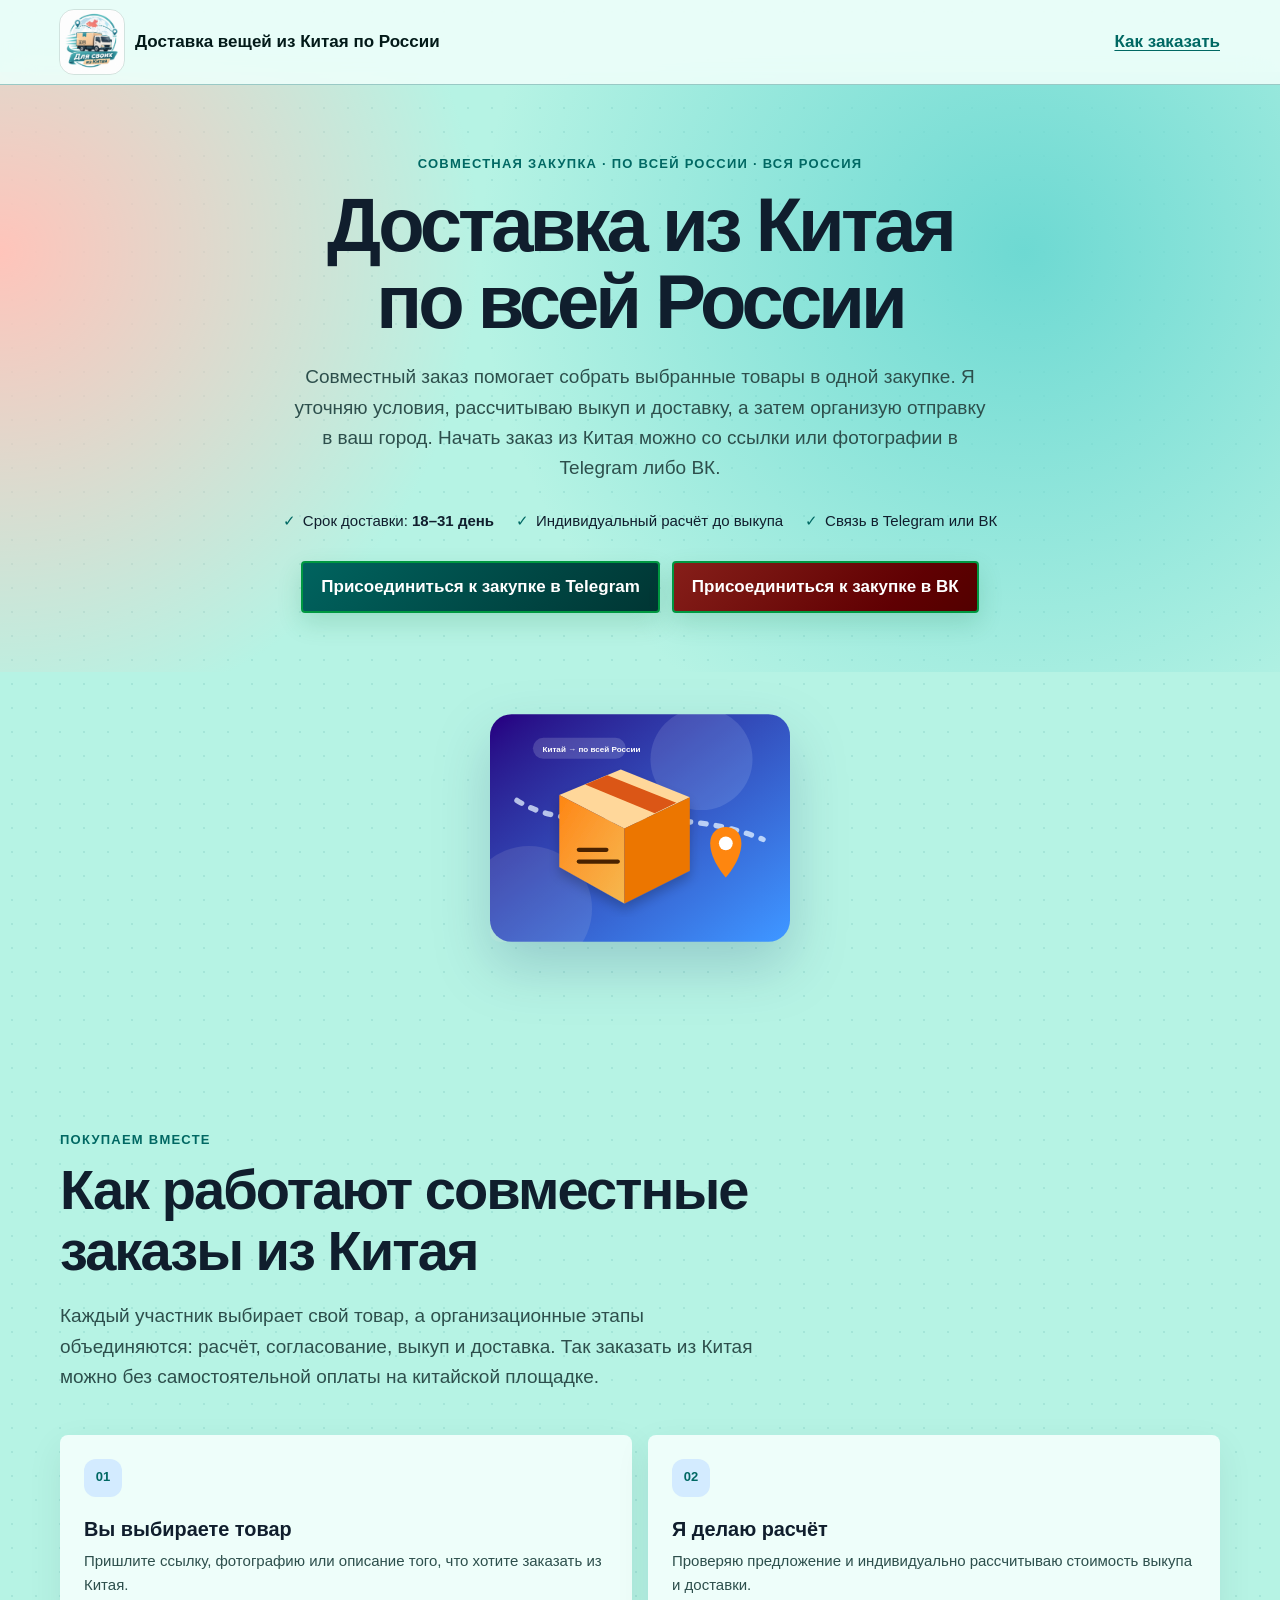
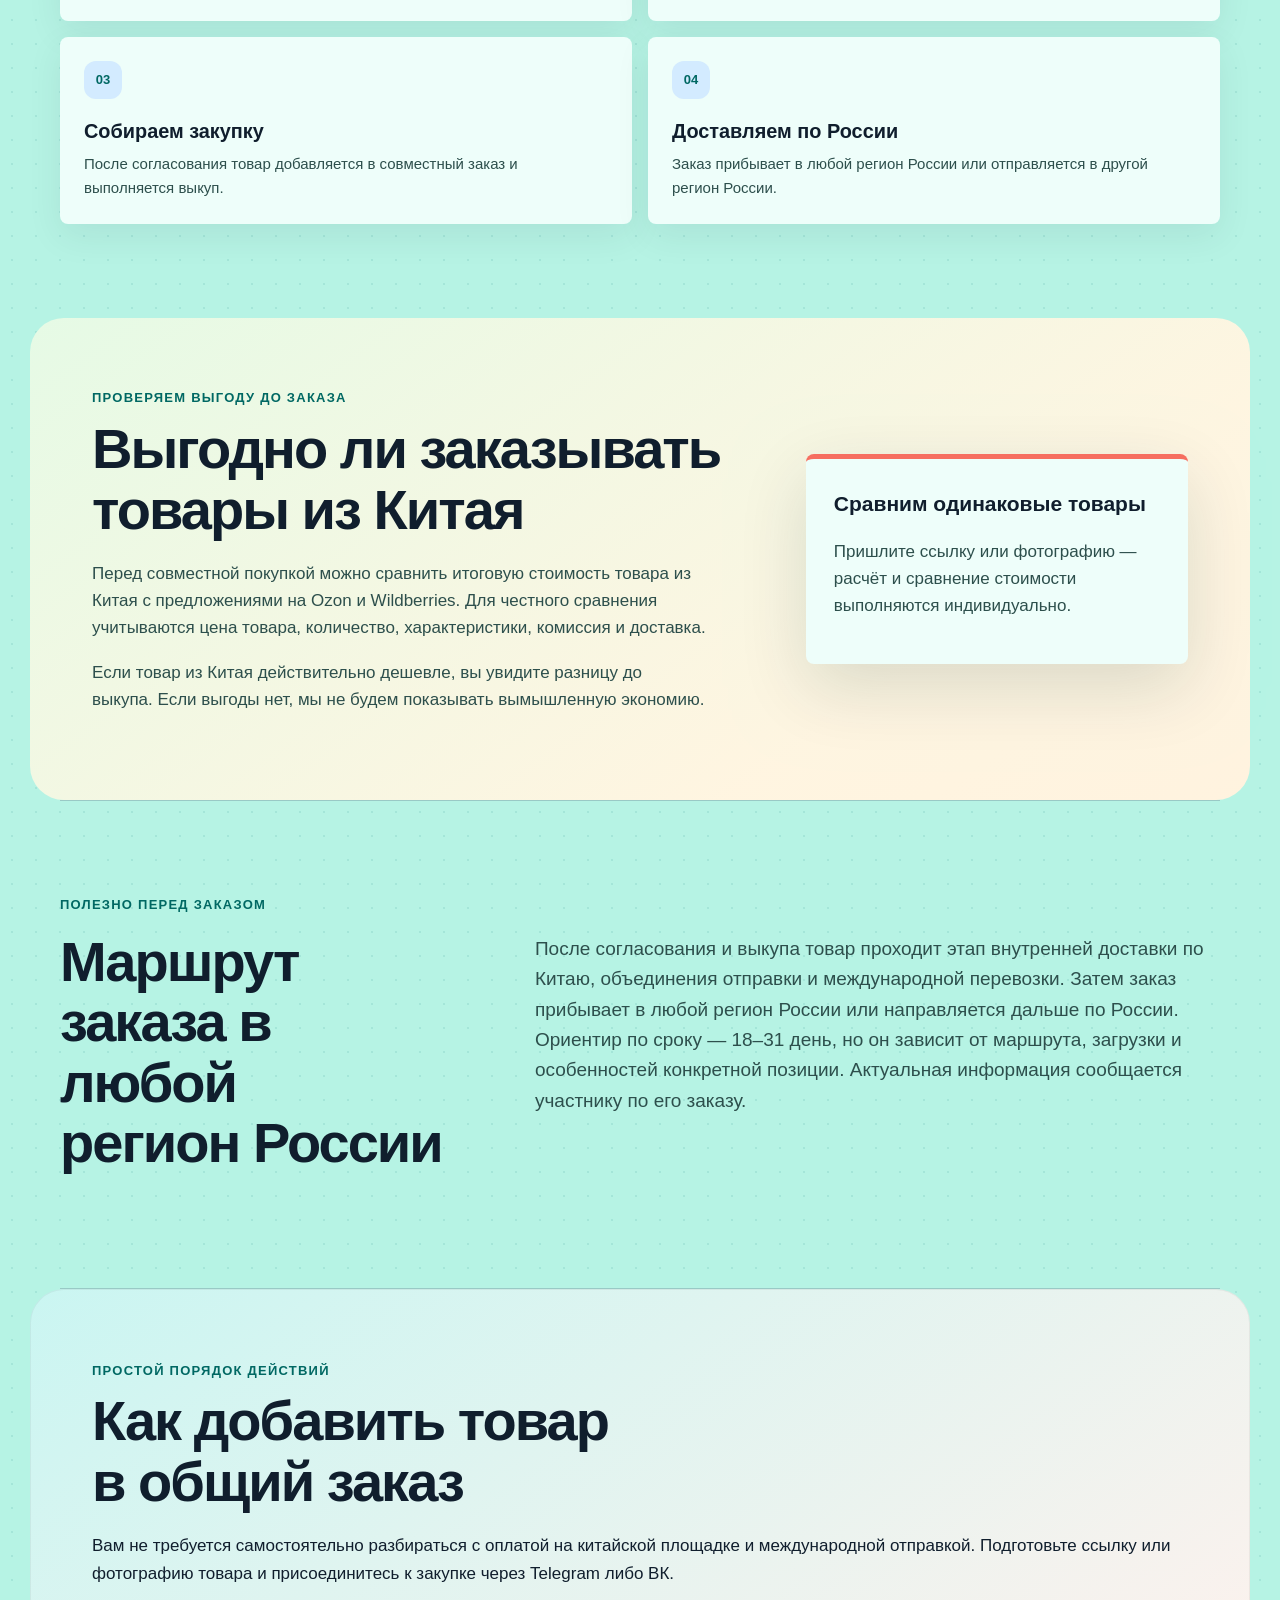
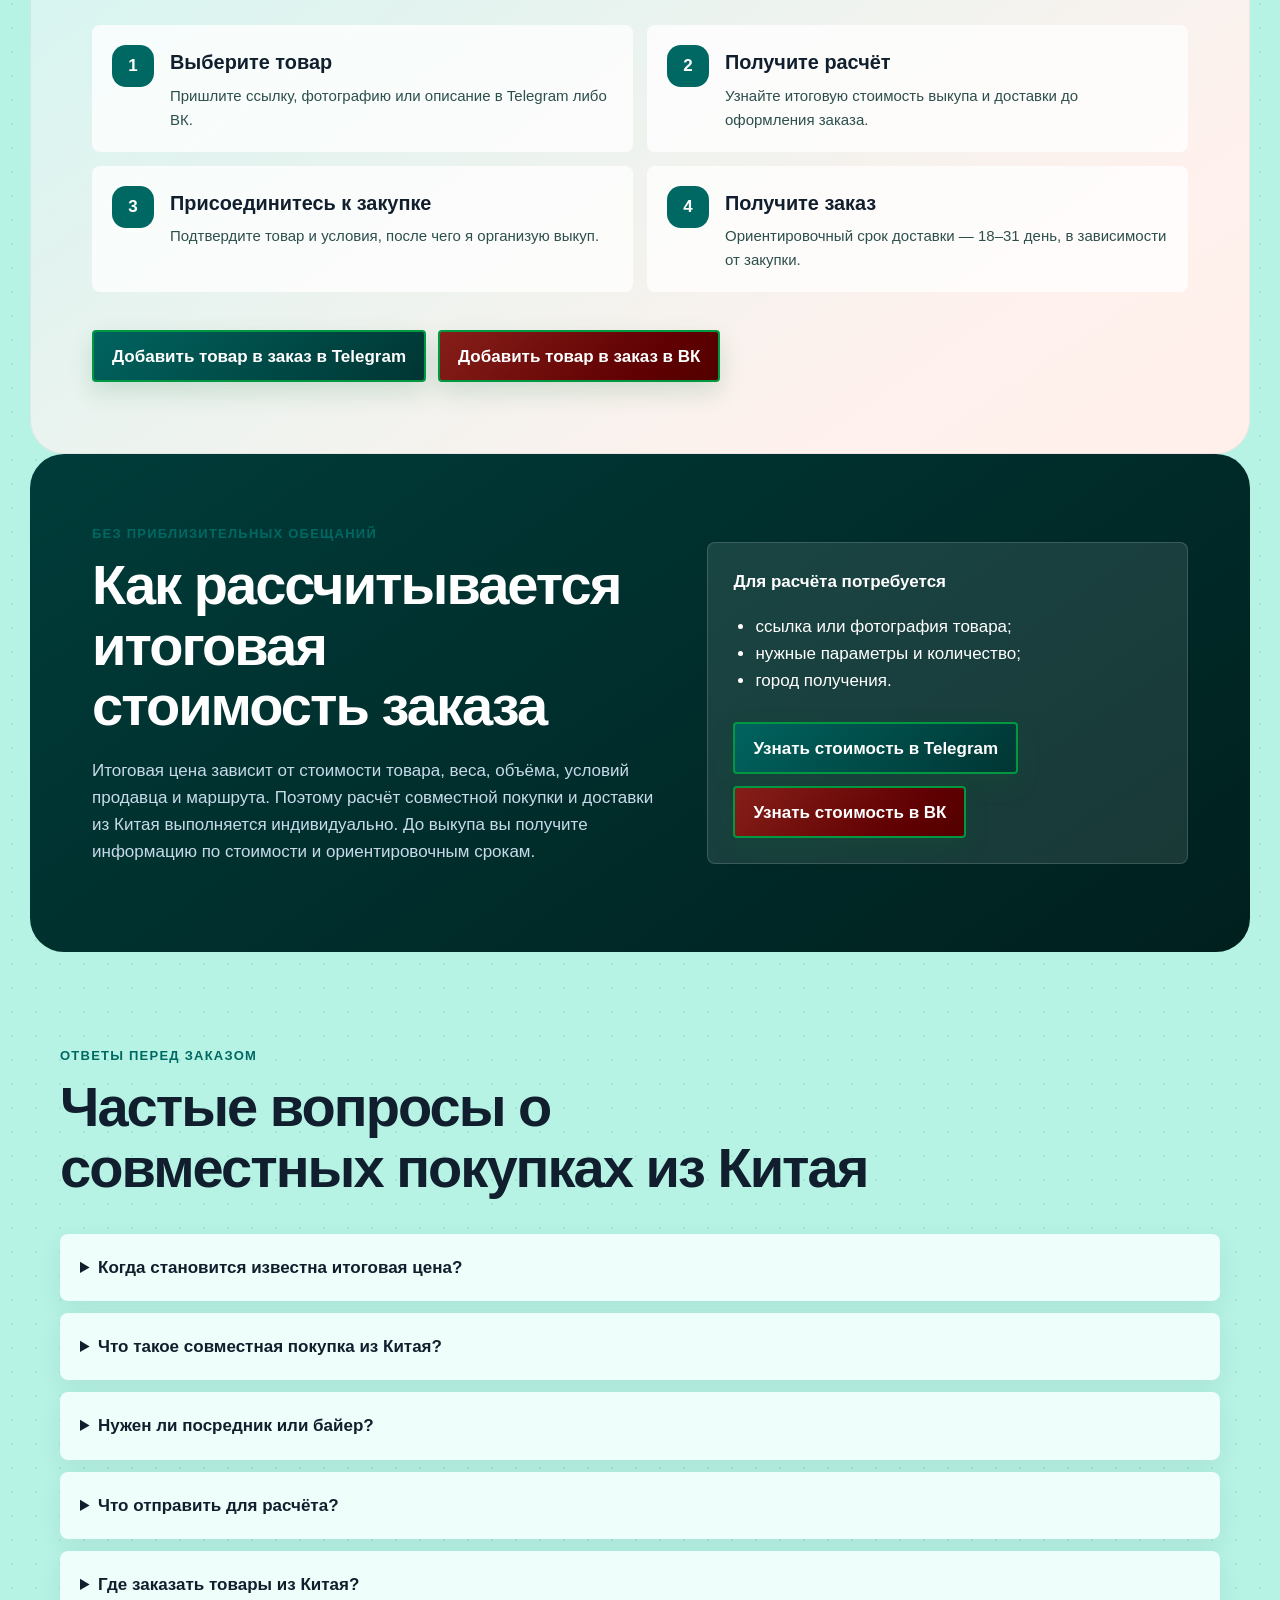
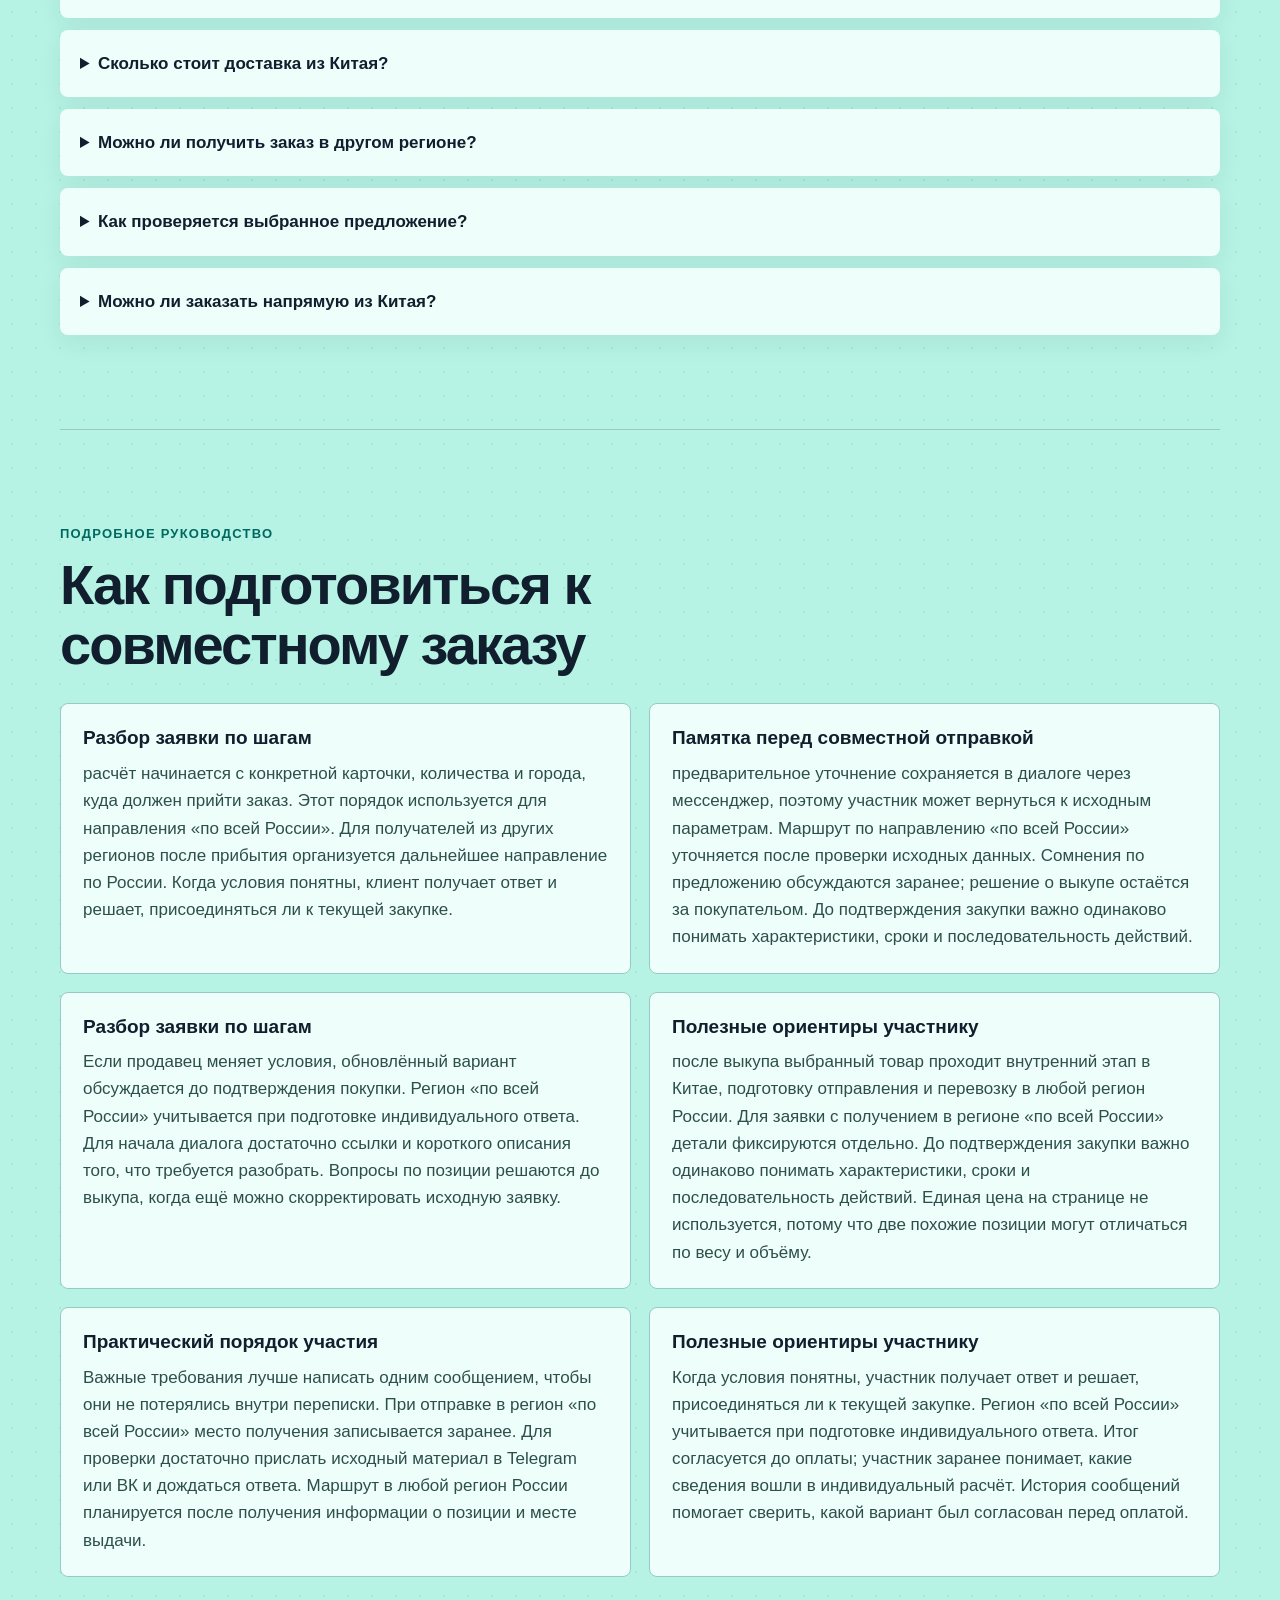
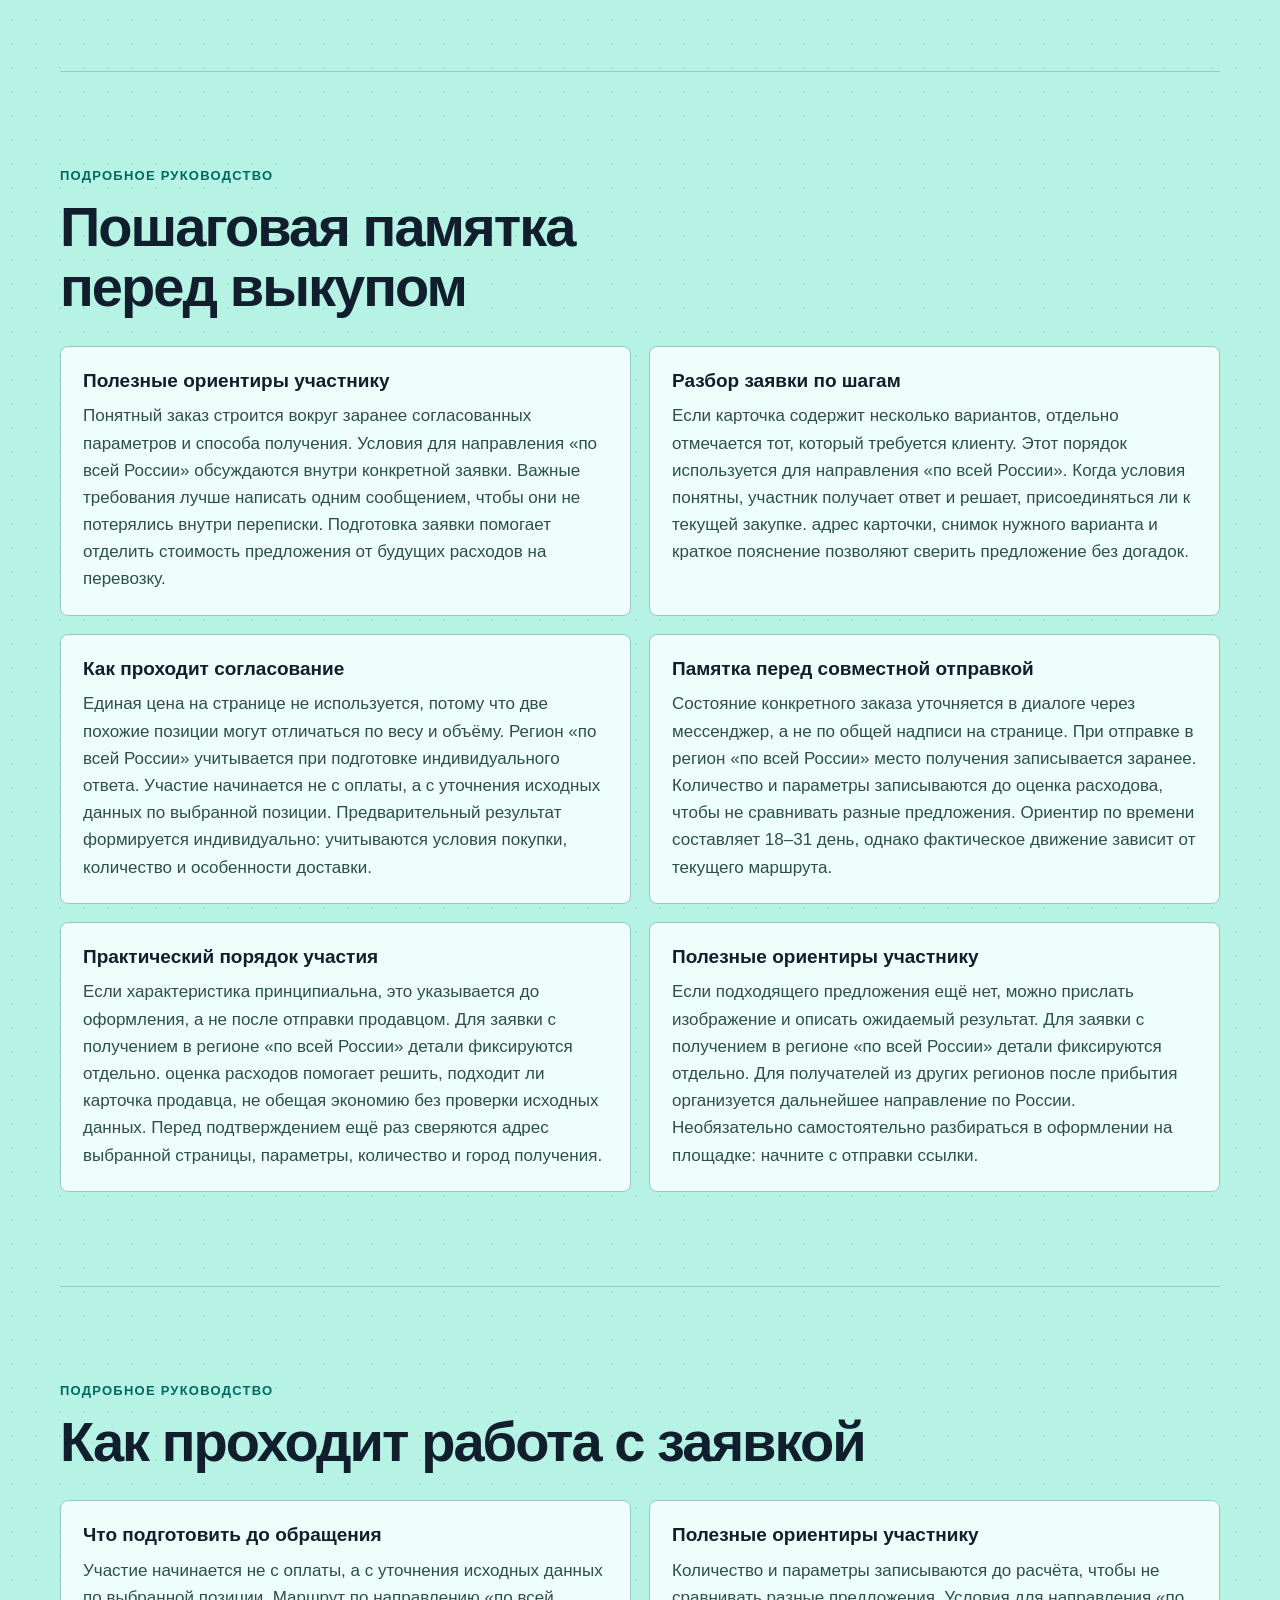
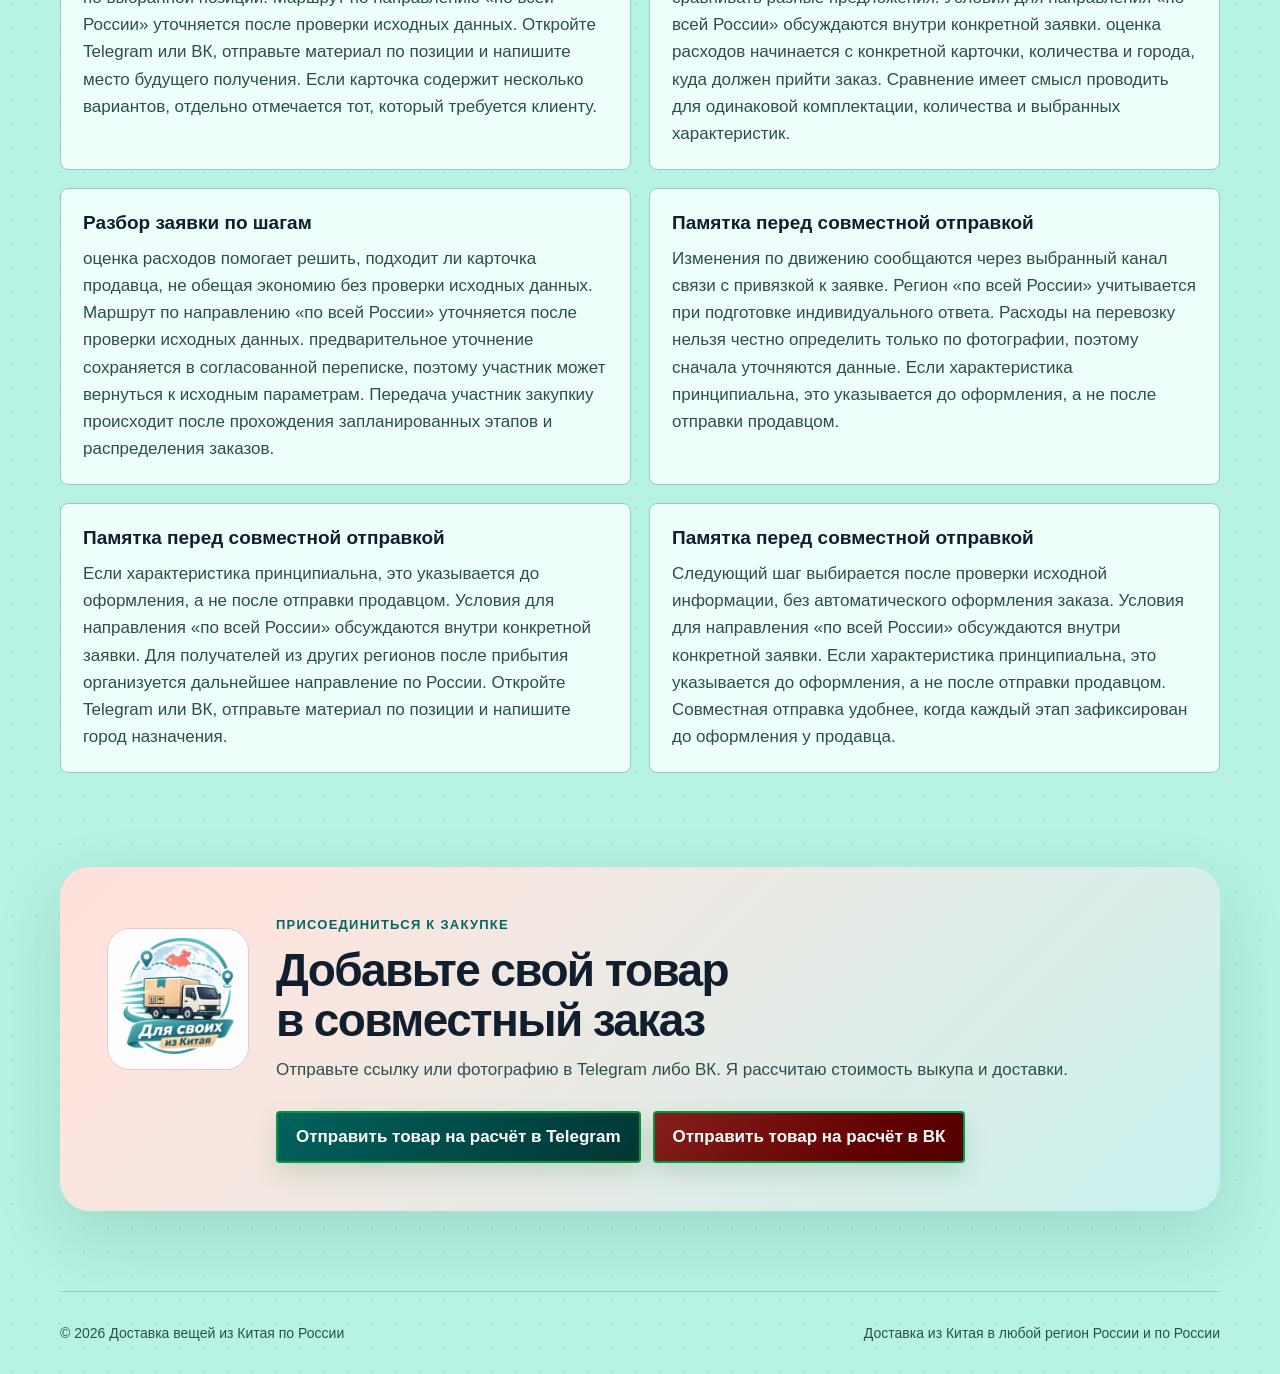
==== index.html @ 29e1a637 "Обновление сайта через SiteMaster" ====
<!doctype html>
<html lang="ru">
<head>
  <meta charset="utf-8">
  <meta name="viewport" content="width=device-width, initial-scale=1">
  <title>Доставка из Китая для совместных покупок</title>
  <meta name="description" content="Совместная доставка из Китая в любой регион России и по России: индивидуальный расчёт, согласование, выкуп и отправка заказа. Ориентировочный срок — 18–31 день.">
  <link rel="canonical" href="https://dostavka-iz-kitaya-161.vercel.app/">
  <link rel="icon" href="/favicon.png" type="image/png" sizes="120x120">
  <meta property="og:type" content="website">
  <meta property="og:title" content="Доставка из Китая для совместных заказов — Доставка вещей из Китая по России">
  <meta property="og:description" content="Совместные заказы из Китая: вы выбираете товар — я помогаю с расчётом, выкупом и доставкой в любой регион России и по всей России.">
  <meta property="og:image" content="https://dostavka-iz-kitaya-161.vercel.app/assets/logo.jpg">
  <meta property="og:url" content="https://dostavka-iz-kitaya-161.vercel.app/">
  <link rel="stylesheet" href="styles.css">
  <script type="application/ld+json">{
    "@context":"https://schema.org","@type":"Service","name":"Доставка из Китая",
    "provider":{"@type":"Organization","name":"Доставка вещей из Китая по России"},
    "areaServed":["Россия","по всей России"],
    "serviceType":"Совместные покупки, заказ, выкуп и доставка товаров из Китая","url":"https://dostavka-iz-kitaya-161.vercel.app/"
  }</script>
  <!-- Yandex.Metrika counter -->
  <script type="text/javascript">
      (function(m,e,t,r,i,k,a){
          m[i]=m[i]||function(){(m[i].a=m[i].a||[]).push(arguments)};
          m[i].l=1*new Date();
          for (var j = 0; j < document.scripts.length; j++) {if (document.scripts[j].src === r) { return; }}
          k=e.createElement(t),a=e.getElementsByTagName(t)[0],k.async=1,k.src=r,a.parentNode.insertBefore(k,a)
      })(window, document,'script','https://mc.yandex.ru/metrika/tag.js?id=111697587', 'ym');

      ym(111697587, 'init', {
          ssr:true,
          webvisor:true,
          clickmap:true,
          ecommerce:"dataLayer",
          referrer:document.referrer,
          url:location.href,
          accurateTrackBounce:true,
          trackLinks:true
      });
  </script>
  <noscript><div><img src="https://mc.yandex.ru/watch/111697587" style="position:absolute; left:-9999px;" alt="" /></div></noscript>
  <!-- /Yandex.Metrika counter -->
</head>
<body class="profile-4 composition-1 layout-4 visual-palette-2 visual-layout-3 visual-shape-1 visual-pattern-3">
  <a class="skip-link" href="#content">Перейти к содержанию</a>
  <header class="site-header">
    <a class="brand" href="#top" aria-label="Доставка вещей из Китая по России — на главную">
      <img src="assets/logo.jpg" width="64" height="64" alt="Логотип Для своих из Китая">
      <span>Доставка вещей из Китая по России</span>
    </a>
    <a class="header-link" href="#how">Как заказать</a>
  </header>

  <main id="content">
    <section class="hero" id="top">
      <div class="hero__copy">
        <p class="eyebrow">Совместная закупка · по всей России · вся Россия</p>
        <h1>Доставка из Китая по всей России</h1>
        <p class="lead">Совместный заказ помогает собрать выбранные товары в одной закупке. Я уточняю условия, рассчитываю выкуп и доставку, а затем организую отправку в ваш город. Начать заказ из Китая можно со ссылки или фотографии в Telegram либо ВК.</p>
        <ul class="hero__facts" aria-label="Основные условия">
          <li>Срок доставки: <strong>18–31 день</strong></li>
          <li>Индивидуальный расчёт до выкупа</li>
          <li>Связь в Telegram или ВК</li>
        </ul>
        <div class="cta-row"><a class="cta cta--tg" data-goal="telegram_hero" href="https://t.me/dlyasvoihchina" target="_blank" rel="noopener">Присоединиться к закупке в Telegram</a><a class="cta cta--vk" data-goal="vk_hero" href="https://vk.ru/dlyasvoihchina" target="_blank" rel="noopener">Присоединиться к закупке в ВК</a></div>
      </div>
      <div class="hero__visual"><img src="assets/cover.svg" alt="Доставка вещей из Китая по России: доставка из Китая в любой регион России"></div>
    </section>

    <section class="section" aria-labelledby="service-title">
      <p class="eyebrow">Покупаем вместе</p>
      <h2 id="service-title">Как работают совместные заказы из Китая</h2>
      <p class="section__intro">Каждый участник выбирает свой товар, а организационные этапы объединяются: расчёт, согласование, выкуп и доставка. Так заказать из Китая можно без самостоятельной оплаты на китайской площадке.</p>
      <div class="feature-grid">
        <article><span>01</span><h3>Вы выбираете товар</h3><p>Пришлите ссылку, фотографию или описание того, что хотите заказать из Китая.</p></article>
        <article><span>02</span><h3>Я делаю расчёт</h3><p>Проверяю предложение и индивидуально рассчитываю стоимость выкупа и доставки.</p></article>
        <article><span>03</span><h3>Собираем закупку</h3><p>После согласования товар добавляется в совместный заказ и выполняется выкуп.</p></article>
        <article><span>04</span><h3>Доставляем по России</h3><p>Заказ прибывает в любой регион России или отправляется в другой регион России.</p></article>
      </div>
    </section>

    <section class="section split section--comparison" aria-labelledby="comparison-title">
      <div>
        <p class="eyebrow">Проверяем выгоду до заказа</p>
        <h2 id="comparison-title">Выгодно ли заказывать товары из Китая</h2>
        <p>Перед совместной покупкой можно сравнить итоговую стоимость товара из Китая с предложениями на Ozon и Wildberries. Для честного сравнения учитываются цена товара, количество, характеристики, комиссия и доставка.</p>
        <p>Если товар из Китая действительно дешевле, вы увидите разницу до выкупа. Если выгоды нет, мы не будем показывать вымышленную экономию.</p>
      </div>
      <aside class="note"><strong>Сравним одинаковые товары</strong><p>Пришлите ссылку или фотографию — расчёт и сравнение стоимости выполняются индивидуально.</p></aside>
    </section>

    <section class="section section--focus" aria-labelledby="focus-title">
      <p class="eyebrow">Полезно перед заказом</p>
      <h2 id="focus-title">Маршрут заказа в любой регион России</h2>
      <p class="focus-text">После согласования и выкупа товар проходит этап внутренней доставки по Китаю, объединения отправки и международной перевозки. Затем заказ прибывает в любой регион России или направляется дальше по России. Ориентир по сроку — 18–31 день, но он зависит от маршрута, загрузки и особенностей конкретной позиции. Актуальная информация сообщается участнику по его заказу.</p>
    </section>

    <section class="section section--tint" id="how" aria-labelledby="how-title">
      <div>
        <p class="eyebrow">Простой порядок действий</p>
        <h2 id="how-title">Как добавить товар в общий заказ</h2>
        <p>Вам не требуется самостоятельно разбираться с оплатой на китайской площадке и международной отправкой. Подготовьте ссылку или фотографию товара и присоединитесь к закупке через Telegram либо ВК.</p>
      </div>
      <ol class="steps">
        <li><span>1</span><div><h3>Выберите товар</h3><p>Пришлите ссылку, фотографию или описание в Telegram либо ВК.</p></div></li>
        <li><span>2</span><div><h3>Получите расчёт</h3><p>Узнайте итоговую стоимость выкупа и доставки до оформления заказа.</p></div></li>
        <li><span>3</span><div><h3>Присоединитесь к закупке</h3><p>Подтвердите товар и условия, после чего я организую выкуп.</p></div></li>
        <li><span>4</span><div><h3>Получите заказ</h3><p>Ориентировочный срок доставки — 18–31 день, в зависимости от закупки.</p></div></li>
      </ol>
      <div class="cta-row"><a class="cta cta--tg" data-goal="telegram_how" href="https://t.me/dlyasvoihchina" target="_blank" rel="noopener">Добавить товар в заказ в Telegram</a><a class="cta cta--vk" data-goal="vk_how" href="https://vk.ru/dlyasvoihchina" target="_blank" rel="noopener">Добавить товар в заказ в ВК</a></div>
    </section>

    <section class="section section--dark" aria-labelledby="cost-title">
      <div>
        <p class="eyebrow">Без приблизительных обещаний</p>
        <h2 id="cost-title">Как рассчитывается итоговая стоимость заказа</h2>
        <p>Итоговая цена зависит от стоимости товара, веса, объёма, условий продавца и маршрута. Поэтому расчёт совместной покупки и доставки из Китая выполняется индивидуально. До выкупа вы получите информацию по стоимости и ориентировочным срокам.</p>
      </div>
      <div class="cost-card">
        <span>Для расчёта потребуется</span>
        <ul><li>ссылка или фотография товара;</li><li>нужные параметры и количество;</li><li>город получения.</li></ul>
        <div class="cta-row"><a class="cta cta--tg" data-goal="telegram_cost" href="https://t.me/dlyasvoihchina" target="_blank" rel="noopener">Узнать стоимость в Telegram</a><a class="cta cta--vk" data-goal="vk_cost" href="https://vk.ru/dlyasvoihchina" target="_blank" rel="noopener">Узнать стоимость в ВК</a></div>
      </div>
    </section>

    <section class="section" aria-labelledby="faq-title">
      <p class="eyebrow">Ответы перед заказом</p>
      <h2 id="faq-title">Частые вопросы о совместных покупках из Китая</h2>
      <div class="faq">
        <details><summary>Когда становится известна итоговая цена?</summary><p>Предварительная итоговая стоимость сообщается после получения ссылки, нужных параметров, количества и города доставки.</p></details><details><summary>Что такое совместная покупка из Китая?</summary><p>Участники передают позиции для общей закупки, а организатор согласует расчёт, выкуп и доставку. Условия каждого товара подтверждаются отдельно.</p></details><details><summary>Нужен ли посредник или байер?</summary><p>Помощь организатора полезна для оплаты на китайской площадке, согласования позиции и организации перевозки до России.</p></details><details><summary>Что отправить для расчёта?</summary><p>Достаточно ссылки или фотографии, нужных характеристик, количества и города получения. Уточняющие вопросы задаются в Telegram или ВК.</p></details><details><summary>Где заказать товары из Китая?</summary><p>Искать товары можно на Pinduoduo, 1688, Poizon, Taobao и других доступных площадках. Возможность выкупа уточняется по конкретной ссылке.</p></details><details><summary>Сколько стоит доставка из Китая?</summary><p>Цена зависит от веса, объёма, маршрута, города получения и условий продавца. Поэтому расчёт выполняется до выкупа индивидуально.</p></details><details><summary>Можно ли получить заказ в другом регионе?</summary><p>Да. Получение доступно в любой регион России и других городах России. Назовите населённый пункт при запросе расчёта.</p></details><details><summary>Как проверяется выбранное предложение?</summary><p>Я сверяю доступные характеристики, количество и условия продавца. Дополнительные фотографии или проверка обсуждаются для конкретного заказа.</p></details><details><summary>Можно ли заказать напрямую из Китая?</summary><p>Если продавец не принимает российскую оплату или не доставляет в Россию, оформить позицию можно через организатора совместной закупки.</p></details>
      </div>
    </section>

    <section class="section section--guide" aria-labelledby="guide-1">
      <p class="eyebrow">Подробное руководство</p>
      <h2 id="guide-1">Как подготовиться к совместному заказу</h2>
      <div class="guide-grid"><article><h3>Разбор заявки по шагам</h3><p>расчёт начинается с конкретной карточки, количества и города, куда должен прийти заказ. Этот порядок используется для направления «по всей России». Для получателей из других регионов после прибытия организуется дальнейшее направление по России. Когда условия понятны, клиент получает ответ и решает, присоединяться ли к текущей закупке.</p></article><article><h3>Памятка перед совместной отправкой</h3><p>предварительное уточнение сохраняется в диалоге через мессенджер, поэтому участник может вернуться к исходным параметрам. Маршрут по направлению «по всей России» уточняется после проверки исходных данных. Сомнения по предложению обсуждаются заранее; решение о выкупе остаётся за покупательом. До подтверждения закупки важно одинаково понимать характеристики, сроки и последовательность действий.</p></article><article><h3>Разбор заявки по шагам</h3><p>Если продавец меняет условия, обновлённый вариант обсуждается до подтверждения покупки. Регион «по всей России» учитывается при подготовке индивидуального ответа. Для начала диалога достаточно ссылки и короткого описания того, что требуется разобрать. Вопросы по позиции решаются до выкупа, когда ещё можно скорректировать исходную заявку.</p></article><article><h3>Полезные ориентиры участнику</h3><p>после выкупа выбранный товар проходит внутренний этап в Китае, подготовку отправления и перевозку в любой регион России. Для заявки с получением в регионе «по всей России» детали фиксируются отдельно. До подтверждения закупки важно одинаково понимать характеристики, сроки и последовательность действий. Единая цена на странице не используется, потому что две похожие позиции могут отличаться по весу и объёму.</p></article><article><h3>Практический порядок участия</h3><p>Важные требования лучше написать одним сообщением, чтобы они не потерялись внутри переписки. При отправке в регион «по всей России» место получения записывается заранее. Для проверки достаточно прислать исходный материал в Telegram или ВК и дождаться ответа. Маршрут в любой регион России планируется после получения информации о позиции и месте выдачи.</p></article><article><h3>Полезные ориентиры участнику</h3><p>Когда условия понятны, участник получает ответ и решает, присоединяться ли к текущей закупке. Регион «по всей России» учитывается при подготовке индивидуального ответа. Итог согласуется до оплаты; участник заранее понимает, какие сведения вошли в индивидуальный расчёт. История сообщений помогает сверить, какой вариант был согласован перед оплатой.</p></article></div>
    </section>

    <section class="section section--guide" aria-labelledby="guide-2">
      <p class="eyebrow">Подробное руководство</p>
      <h2 id="guide-2">Пошаговая памятка перед выкупом</h2>
      <div class="guide-grid"><article><h3>Полезные ориентиры участнику</h3><p>Понятный заказ строится вокруг заранее согласованных параметров и способа получения. Условия для направления «по всей России» обсуждаются внутри конкретной заявки. Важные требования лучше написать одним сообщением, чтобы они не потерялись внутри переписки. Подготовка заявки помогает отделить стоимость предложения от будущих расходов на перевозку.</p></article><article><h3>Разбор заявки по шагам</h3><p>Если карточка содержит несколько вариантов, отдельно отмечается тот, который требуется клиенту. Этот порядок используется для направления «по всей России». Когда условия понятны, участник получает ответ и решает, присоединяться ли к текущей закупке. адрес карточки, снимок нужного варианта и краткое пояснение позволяют сверить предложение без догадок.</p></article><article><h3>Как проходит согласование</h3><p>Единая цена на странице не используется, потому что две похожие позиции могут отличаться по весу и объёму. Регион «по всей России» учитывается при подготовке индивидуального ответа. Участие начинается не с оплаты, а с уточнения исходных данных по выбранной позиции. Предварительный результат формируется индивидуально: учитываются условия покупки, количество и особенности доставки.</p></article><article><h3>Памятка перед совместной отправкой</h3><p>Состояние конкретного заказа уточняется в диалоге через мессенджер, а не по общей надписи на странице. При отправке в регион «по всей России» место получения записывается заранее. Количество и параметры записываются до оценка расходова, чтобы не сравнивать разные предложения. Ориентир по времени составляет 18–31 день, однако фактическое движение зависит от текущего маршрута.</p></article><article><h3>Практический порядок участия</h3><p>Если характеристика принципиальна, это указывается до оформления, а не после отправки продавцом. Для заявки с получением в регионе «по всей России» детали фиксируются отдельно. оценка расходов помогает решить, подходит ли карточка продавца, не обещая экономию без проверки исходных данных. Перед подтверждением ещё раз сверяются адрес выбранной страницы, параметры, количество и город получения.</p></article><article><h3>Полезные ориентиры участнику</h3><p>Если подходящего предложения ещё нет, можно прислать изображение и описать ожидаемый результат. Для заявки с получением в регионе «по всей России» детали фиксируются отдельно. Для получателей из других регионов после прибытия организуется дальнейшее направление по России. Необязательно самостоятельно разбираться в оформлении на площадке: начните с отправки ссылки.</p></article></div>
    </section>

    <section class="section section--guide" aria-labelledby="guide-3">
      <p class="eyebrow">Подробное руководство</p>
      <h2 id="guide-3">Как проходит работа с заявкой</h2>
      <div class="guide-grid"><article><h3>Что подготовить до обращения</h3><p>Участие начинается не с оплаты, а с уточнения исходных данных по выбранной позиции. Маршрут по направлению «по всей России» уточняется после проверки исходных данных. Откройте Telegram или ВК, отправьте материал по позиции и напишите место будущего получения. Если карточка содержит несколько вариантов, отдельно отмечается тот, который требуется клиенту.</p></article><article><h3>Полезные ориентиры участнику</h3><p>Количество и параметры записываются до расчёта, чтобы не сравнивать разные предложения. Условия для направления «по всей России» обсуждаются внутри конкретной заявки. оценка расходов начинается с конкретной карточки, количества и города, куда должен прийти заказ. Сравнение имеет смысл проводить для одинаковой комплектации, количества и выбранных характеристик.</p></article><article><h3>Разбор заявки по шагам</h3><p>оценка расходов помогает решить, подходит ли карточка продавца, не обещая экономию без проверки исходных данных. Маршрут по направлению «по всей России» уточняется после проверки исходных данных. предварительное уточнение сохраняется в согласованной переписке, поэтому участник может вернуться к исходным параметрам. Передача участник закупкиу происходит после прохождения запланированных этапов и распределения заказов.</p></article><article><h3>Памятка перед совместной отправкой</h3><p>Изменения по движению сообщаются через выбранный канал связи с привязкой к заявке. Регион «по всей России» учитывается при подготовке индивидуального ответа. Расходы на перевозку нельзя честно определить только по фотографии, поэтому сначала уточняются данные. Если характеристика принципиальна, это указывается до оформления, а не после отправки продавцом.</p></article><article><h3>Памятка перед совместной отправкой</h3><p>Если характеристика принципиальна, это указывается до оформления, а не после отправки продавцом. Условия для направления «по всей России» обсуждаются внутри конкретной заявки. Для получателей из других регионов после прибытия организуется дальнейшее направление по России. Откройте Telegram или ВК, отправьте материал по позиции и напишите город назначения.</p></article><article><h3>Памятка перед совместной отправкой</h3><p>Следующий шаг выбирается после проверки исходной информации, без автоматического оформления заказа. Условия для направления «по всей России» обсуждаются внутри конкретной заявки. Если характеристика принципиальна, это указывается до оформления, а не после отправки продавцом. Совместная отправка удобнее, когда каждый этап зафиксирован до оформления у продавца.</p></article></div>
    </section>

    <section class="final" id="contact" aria-labelledby="final-title">
      <img src="assets/logo.jpg" width="140" height="140" alt="Логотип Для своих из Китая">
      <div><p class="eyebrow">Присоединиться к закупке</p><h2 id="final-title">Добавьте свой товар в совместный заказ</h2><p>Отправьте ссылку или фотографию в Telegram либо ВК. Я рассчитаю стоимость выкупа и доставки.</p></div>
      <div class="cta-row"><a class="cta cta--tg" data-goal="telegram_final" href="https://t.me/dlyasvoihchina" target="_blank" rel="noopener">Отправить товар на расчёт в Telegram</a><a class="cta cta--vk" data-goal="vk_final" href="https://vk.ru/dlyasvoihchina" target="_blank" rel="noopener">Отправить товар на расчёт в ВК</a></div>
    </section>
  </main>

  <footer><span>© 2026 Доставка вещей из Китая по России</span><span>Доставка из Китая в любой регион России и по России</span></footer>
  <script src="script.js"></script>
</body>
</html>
---- styles.css ----
:root{--blue:oklch(.48 .24 257);--blue2:oklch(.35 .19 260);--orange:oklch(.7 .2 45);--orange2:oklch(.61 .2 35);--ink:oklch(.23 .035 252);--muted:oklch(.5 .035 252);--bg:oklch(.98 .012 242);--surface:oklch(1 0 0);--line:oklch(.89 .025 245);--shadow:0 24px 70px oklch(.25 .06 250 / .13);font-family:Inter,"Segoe UI",Arial,sans-serif;font-synthesis:none;color:var(--ink)}*{box-sizing:border-box}html{scroll-behavior:smooth}body{margin:0;background:var(--bg);font-size:17px;line-height:1.6;-webkit-font-smoothing:antialiased}a{text-underline-offset:3px}.skip-link{position:fixed;z-index:30;inset:8px auto auto 8px;transform:translateY(-150%);padding:10px 14px;border-radius:10px;background:var(--ink);color:#fff}.skip-link:focus{transform:none}.site-header{position:sticky;top:0;z-index:20;display:flex;align-items:center;justify-content:space-between;gap:20px;min-height:72px;padding:10px max(18px,calc((100% - 1160px)/2));background:oklch(1 0 0 / .88);backdrop-filter:blur(18px);box-shadow:0 1px 0 var(--line)}.brand{display:flex;align-items:center;gap:11px;color:var(--ink);text-decoration:none;font-weight:760}.brand img{border-radius:50%;outline:1px solid oklch(0 0 0 / .1)}.header-link{color:var(--blue2);font-weight:700}.hero,.section,.final,footer{width:min(1160px,calc(100% - 36px));margin-inline:auto}.hero{min-height:680px;display:grid;grid-template-columns:1.08fr .92fr;align-items:center;gap:clamp(30px,6vw,78px);padding-block:70px}.hero:before{content:"";position:absolute;z-index:-1;inset:72px 0 auto 0;height:600px;background:radial-gradient(circle at 80% 30%,oklch(.85 .11 240),transparent 34rem),radial-gradient(circle at 0% 30%,oklch(.93 .08 55),transparent 30rem)}.eyebrow{margin:0;color:var(--blue);font-size:13px;font-weight:800;letter-spacing:.095em;text-transform:uppercase}.hero h1{font-size:clamp(43px,6vw,76px);line-height:1.01;letter-spacing:-.052em;text-wrap:balance;margin:12px 0 22px}.lead,.section__intro{max-width:66ch;color:var(--muted);font-size:19px;text-wrap:pretty}.hero__facts{display:flex;flex-wrap:wrap;gap:10px 22px;padding:0;margin:25px 0;list-style:none;font-size:15px}.hero__facts li:before{content:"✓";color:var(--blue);font-weight:900;margin-right:7px}.hero__visual img{display:block;width:100%;height:auto;border-radius:50%;outline:1px solid oklch(0 0 0 / .1);filter:drop-shadow(0 28px 30px oklch(.25 .12 250 / .22))}.cta-row{display:flex;flex-wrap:wrap;gap:12px;margin-top:28px}.cta{display:inline-flex;align-items:center;justify-content:center;min-height:52px;padding:12px 18px;border-radius:14px;color:white;text-decoration:none;font-weight:760;box-shadow:0 12px 25px oklch(.3 .1 250 / .18);transition-property:scale,box-shadow;transition-duration:150ms}.cta:hover{box-shadow:0 16px 32px oklch(.3 .1 250 / .26)}.cta:active{scale:.96}.cta:focus-visible,summary:focus-visible,a:focus-visible{outline:3px solid oklch(.78 .16 75);outline-offset:3px}.cta--tg{background:linear-gradient(135deg,oklch(.67 .16 230),oklch(.5 .18 242))}.cta--vk{background:linear-gradient(135deg,oklch(.57 .2 257),oklch(.42 .2 262))}.cta--disabled{background:var(--muted)}.section{padding-block:94px}.section h2,.final h2{max-width:22ch;font-size:clamp(34px,4.4vw,56px);line-height:1.08;letter-spacing:-.035em;text-wrap:balance;margin:10px 0 20px}.feature-grid{display:grid;grid-template-columns:repeat(4,1fr);gap:16px;margin-top:42px}.feature-grid article{padding:24px;background:var(--surface);border-radius:20px;box-shadow:0 12px 35px oklch(.3 .04 250 / .08)}.feature-grid span{display:grid;place-items:center;width:38px;height:38px;border-radius:12px;background:oklch(.93 .04 245);color:var(--blue);font-size:13px;font-weight:850}.feature-grid h3{margin:20px 0 8px;line-height:1.25}.feature-grid p{margin:0;color:var(--muted);font-size:15px}.section--tint{width:min(1220px,calc(100% - 24px));padding:72px clamp(18px,5vw,62px);border-radius:34px;background:linear-gradient(145deg,oklch(.96 .04 242),oklch(.98 .025 55));box-shadow:inset 0 0 0 1px oklch(0 0 0 / .05)}.steps{display:grid;grid-template-columns:1fr 1fr;gap:14px;padding:0;margin:38px 0;list-style:none}.steps li{display:flex;gap:16px;padding:20px;background:oklch(1 0 0 / .78);border-radius:18px}.steps>li>span{display:grid;place-items:center;flex:0 0 auto;width:42px;height:42px;border-radius:14px;background:var(--blue);color:white;font-weight:850}.steps h3{margin:2px 0 5px}.steps p{margin:0;color:var(--muted);font-size:15px}.split{display:grid;grid-template-columns:1.25fr .75fr;gap:clamp(30px,6vw,90px);align-items:center}.split p{max-width:65ch;color:var(--muted)}.note{padding:28px;background:var(--surface);border-radius:22px;box-shadow:var(--shadow);border-top:5px solid var(--orange)}.note strong{font-size:21px}.section--dark{width:min(1220px,calc(100% - 24px));display:grid;grid-template-columns:1fr .85fr;gap:50px;align-items:center;padding:70px clamp(18px,5vw,62px);border-radius:34px;background:linear-gradient(145deg,var(--blue2),oklch(.23 .11 257));color:white}.section--dark .eyebrow{color:oklch(.81 .12 225)}.section--dark p{color:oklch(.88 .03 245)}.cost-card{padding:26px;border-radius:22px;background:oklch(1 0 0 / .1);box-shadow:inset 0 0 0 1px oklch(1 0 0 / .15)}.cost-card>span{font-weight:800}.cost-card ul{padding-left:22px}.faq{display:grid;gap:12px;margin-top:36px}.faq details{background:var(--surface);border-radius:16px;padding:0 20px;box-shadow:0 8px 24px oklch(.3 .04 250 / .07)}.faq summary{cursor:pointer;padding:20px 34px 20px 0;font-weight:760}.faq p{margin:0 0 20px;color:var(--muted);max-width:72ch}.final{display:grid;grid-template-columns:auto 1fr;gap:28px;align-items:center;margin-bottom:80px;padding:48px;border-radius:30px;background:linear-gradient(135deg,oklch(.94 .055 55),oklch(.93 .055 235));box-shadow:var(--shadow)}.final>img{border-radius:50%;outline:1px solid oklch(0 0 0 / .1)}.final h2{font-size:clamp(30px,4vw,46px);margin-bottom:10px}.final p:not(.eyebrow){margin:0;color:var(--muted)}.final .cta-row{grid-column:2;margin-top:0}footer{display:flex;justify-content:space-between;gap:20px;padding-block:30px;color:var(--muted);font-size:14px;border-top:1px solid var(--line)}@media(max-width:900px){.hero{grid-template-columns:1fr;min-height:auto}.hero__visual{max-width:560px;margin-inline:auto}.feature-grid{grid-template-columns:1fr 1fr}.split,.section--dark{grid-template-columns:1fr}.final{grid-template-columns:1fr;text-align:center}.final>img{margin:auto}.final .cta-row{grid-column:auto;justify-content:center}}@media(max-width:620px){body{font-size:16px;padding-bottom:76px}.site-header{padding-inline:12px}.brand span{max-width:190px;font-size:14px}.header-link{display:none}.hero,.section{padding-block:58px}.hero h1{font-size:43px}.feature-grid,.steps{grid-template-columns:1fr}.section--tint,.section--dark{border-radius:24px}.cta-row{display:grid}.cta{width:100%}.final{padding:32px 20px}.final .cta-row{position:fixed;z-index:18;inset:auto 0 0 0;display:grid;grid-template-columns:1fr 1fr;gap:8px;padding:8px max(8px,env(safe-area-inset-left)) max(8px,env(safe-area-inset-bottom));background:oklch(1 0 0 / .9);backdrop-filter:blur(16px);box-shadow:0 -8px 30px oklch(.2 .05 250 / .12)}.final .cta{min-height:52px;padding:8px;font-size:14px}footer{display:grid}}@media(prefers-reduced-motion:reduce){html{scroll-behavior:auto}.cta{transition-duration:0s}}

/* Green outlined conversion buttons */
.brand img{flex:0 0 auto;object-fit:contain;border-radius:14px;outline:1px solid oklch(0 0 0 / .1);background:white}
.final>img{object-fit:contain;border-radius:22px;outline:1px solid oklch(0 0 0 / .1);background:white}
body.profile-2 { --blue: oklch(.5 .2 245); --blue2: oklch(.36 .16 248); }
body.profile-3 { --blue: oklch(.48 .18 225); --blue2: oklch(.34 .15 230); }
body.profile-4 { --blue: oklch(.5 .19 270); --blue2: oklch(.35 .17 273); }
body.profile-5 { --blue: oklch(.52 .18 205); --blue2: oklch(.35 .14 210); --orange: oklch(.72 .17 60); }
body.profile-6 { --blue: oklch(.48 .19 285); --blue2: oklch(.34 .16 288); --orange: oklch(.7 .18 35); }
body.profile-7 { --blue: oklch(.5 .17 175); --blue2: oklch(.33 .13 180); --orange: oklch(.72 .18 50); }
body.profile-8 { --blue: oklch(.5 .2 255); --blue2: oklch(.31 .17 258); --orange: oklch(.68 .2 28); }
body.composition-2 { --bg: oklch(.97 .018 75); }
body.composition-2 .site-header { position: relative; width: min(1160px, calc(100% - 36px)); margin: 18px auto 0; border-radius: 18px; }
body.composition-2 .section { padding-block: 76px; }
body.composition-2 .feature-grid article, body.composition-2 .platform-grid article { border-radius: 28px 8px 28px 8px; }
body.composition-2 .section--focus { width: min(1040px, calc(100% - 36px)); border-block: 0; padding: 56px; border-radius: 30px; background: var(--surface); box-shadow: var(--shadow); }
body.composition-2 .faq { grid-template-columns: 1fr 1fr; align-items: start; }
body.composition-3 { --bg: oklch(.965 .018 245); }
body.composition-3 .site-header { background: var(--blue2); color: white; box-shadow: none; }
body.composition-3 .brand, body.composition-3 .header-link { color: white; }
body.composition-3 .hero { min-height: 760px; }
body.composition-3 .feature-grid { gap: 28px; }
body.composition-3 .feature-grid article, body.composition-3 .platform-grid article { border-radius: 6px; border-inline-start: 5px solid var(--blue); box-shadow: none; }
body.composition-3 .section--focus { width: min(1220px, calc(100% - 24px)); padding: 70px clamp(18px, 5vw, 62px); border: 0; border-radius: 8px; background: linear-gradient(135deg, var(--blue2), var(--blue)); color: white; }
body.composition-3 .section--focus .eyebrow, body.composition-3 .section--focus .focus-text { color: white; }
body.composition-3 .final { border-radius: 8px; }
body.profile-2 .hero, body.profile-4 .hero, body.profile-6 .hero, body.profile-8 .hero { grid-template-columns: .86fr 1.14fr; }
body.profile-2 .hero__visual, body.profile-6 .hero__visual { grid-column: 1; grid-row: 1; }
body.profile-2 .hero__copy, body.profile-6 .hero__copy { grid-column: 2; grid-row: 1; }
body.profile-3 .hero, body.profile-7 .hero { grid-template-columns: 1fr; text-align: center; padding-top: 92px; }
body.profile-3 .hero__copy, body.profile-7 .hero__copy { max-width: 900px; margin-inline: auto; }
body.profile-3 .hero__facts, body.profile-3 .cta-row, body.profile-7 .hero__facts, body.profile-7 .cta-row { justify-content: center; }
body.profile-3 .hero__visual img, body.profile-7 .hero__visual img { width: min(72vw, 480px); }
body.profile-4 .feature-grid, body.profile-8 .feature-grid { grid-template-columns: 1fr 1fr; }
body.profile-5 .feature-grid article, body.profile-6 .feature-grid article { border-radius: 8px 26px 8px 26px; }
body.profile-7 .section--tint, body.profile-8 .section--tint { background: linear-gradient(150deg, oklch(.95 .05 165), oklch(.98 .025 70)); }
body.profile-4 .section h2, body.profile-8 .section h2 { max-width: 28ch; }
body.profile-5 .platform-grid, body.profile-7 .platform-grid { grid-template-columns: 1fr 1fr; }
body.profile-6 .section--comparison { background: linear-gradient(145deg, oklch(.95 .04 285), oklch(.98 .03 35)); }
.cta {
  padding: 10px 18px;
  border: 2px solid oklch(.59 .17 150);
  box-shadow: 0 10px 24px oklch(.46 .12 150 / .16);
  transition-property: scale, box-shadow, background-color, border-color;
}
.cta:hover {
  border-color: oklch(.5 .17 150);
  box-shadow: 0 15px 30px oklch(.46 .12 150 / .24);
}
.cta--tg {
  background: linear-gradient(135deg,oklch(.67 .16 230),oklch(.5 .18 242));
  color: white;
}
.cta--vk {
  background: linear-gradient(135deg,oklch(.57 .2 257),oklch(.42 .2 262));
  color: white;
}
.cta--disabled {
  border-color: oklch(.59 .17 150);
  background: var(--muted);
  color: white;
}

/* Keep the full square site logo visible. */
.hero__visual {
  display: flex;
  align-items: center;
  justify-content: center;
  min-width: 0;
  padding: clamp(8px, 2vw, 24px);
  overflow: visible;
}
.hero__visual img {
  width: min(100%, 560px);
  height: auto;
  border-radius: 0;
  outline: none;
  object-fit: contain;
  filter: drop-shadow(0 24px 28px oklch(.25 .12 250 / .18));
}
@media (max-width: 900px) {
  body.composition-2 .faq { grid-template-columns: 1fr; }
  body.composition-2 .section--focus { padding: 36px 24px; }
  body.profile-2 .hero, body.profile-4 .hero, body.profile-6 .hero, body.profile-8 .hero { grid-template-columns: 1fr; }
  body.profile-2 .hero__visual, body.profile-6 .hero__visual,
  body.profile-2 .hero__copy, body.profile-6 .hero__copy { grid-column: auto; grid-row: auto; }
  .hero__visual img {
    width: min(82vw, 500px);
  }
}
.platform-grid {
  display: grid;
  grid-template-columns: repeat(4, minmax(0, 1fr));
  gap: 16px;
  margin-top: 38px;
}
.platform-grid article {
  padding: 24px;
  border-radius: 20px;
  background: var(--surface);
  box-shadow: 0 12px 35px oklch(.3 .04 250 / .08);
}
.platform-grid article > span {
  display: inline-flex;
  padding: 5px 9px;
  border-radius: 999px;
  background: oklch(.93 .045 245);
  color: var(--blue);
  font-size: 13px;
  font-weight: 800;
}
.platform-grid h3 {
  margin: 18px 0 8px;
  line-height: 1.25;
}
.platform-grid p {
  margin: 0;
  color: var(--muted);
  font-size: 15px;
}
.section--comparison {
  width: min(1220px, calc(100% - 24px));
  padding: 70px clamp(18px, 5vw, 62px);
  border-radius: 34px;
  background: linear-gradient(145deg, oklch(.965 .035 145), oklch(.975 .035 65));
}
.section--focus {
  display: grid;
  grid-template-columns: minmax(220px, .72fr) 1.28fr;
  column-gap: clamp(28px, 7vw, 100px);
  align-items: start;
  border-block: 1px solid var(--line);
}
.section--focus .eyebrow { grid-column: 1 / -1; }
.section--focus h2 { margin-top: 16px; }
.focus-text { margin: 18px 0 0; max-width: 70ch; color: var(--muted); font-size: 19px; }
.section--guide { border-top: 1px solid var(--line); }
.guide-grid { display: grid; grid-template-columns: repeat(2, minmax(0, 1fr)); gap: 18px; margin-top: 28px; }
.guide-grid article { padding: 22px; border: 1px solid var(--line); border-radius: 20px; background: var(--surface); }
.guide-grid h3 { margin: 0 0 10px; font-size: 19px; line-height: 1.25; }
.guide-grid p { margin: 0; color: var(--muted); }
@media (max-width: 900px) {
  .section--focus { grid-template-columns: 1fr; }
  .platform-grid {
    grid-template-columns: 1fr 1fr;
  }
}
@media (max-width: 620px) {
  .guide-grid { grid-template-columns: 1fr; }
  .platform-grid {
    grid-template-columns: 1fr;
  }
  .section--comparison {
    border-radius: 24px;
  }
}

/* Индивидуальный визуальный профиль */
body.visual-palette-2 {
  --blue: oklch(.43 .16 190);
  --blue2: oklch(.29 .13 190);
  --orange: oklch(.7 .17 28);
  --orange2: oklch(.58 .17 28);
  --ink: oklch(.2 .03 190);
  --muted: oklch(.4 .04 190);
  --bg: oklch(0.92 0.065 178);
  --surface: oklch(.985 .018 178);
  --line: oklch(.8 .05 190);
  --shadow: 0 24px 70px oklch(.28 .06 190 / .14);
  background: radial-gradient(oklch(.72 .08 190 / .22) 1.5px,transparent 1.5px),var(--bg);
  background-size: 24px 24px;
}
body.visual-shape-1 .feature-grid article,
body.visual-shape-1 .platform-grid article,
body.visual-shape-1 .steps li,
body.visual-shape-1 .faq details,
body.visual-shape-1 .note,
body.visual-shape-1 .cost-card,
body.visual-shape-1 .guide-grid article { border-radius: 8px; }
body.visual-shape-1 .cta { border-radius: 4px; }
body.visual-shape-1 .hero__visual img { border-radius: 10px; }
body.visual-layout-1 .hero { grid-template-columns: 1.08fr .92fr; }
body.visual-layout-2 .hero { grid-template-columns: .9fr 1.1fr; }
body.visual-layout-2 .hero__visual { order: -1; }
body.visual-layout-2 .hero h1 { font-size: clamp(40px,5.2vw,68px); }
body.visual-layout-3 .hero { grid-template-columns: 1fr; text-align: center; max-width: 940px; }
body.visual-layout-3 .hero__visual { max-width: 620px; margin-inline: auto; }
body.visual-layout-3 .hero .cta-row, body.visual-layout-3 .hero__facts { justify-content: center; }
body.visual-layout-3 .lead { margin-inline: auto; }
body.visual-layout-4 .hero { min-height: auto; margin-block: 48px; padding: clamp(28px,5vw,68px); border-radius: 42px; background: var(--surface); box-shadow: var(--shadow); }
body.visual-layout-4 .hero__visual img { transform: rotate(-2deg); }
body.visual-layout-4 .feature-grid { grid-template-columns: repeat(2,minmax(0,1fr)); }
body.visual-layout-5 .hero { grid-template-columns: minmax(0,.72fr) minmax(420px,1.28fr); }
body.visual-layout-5 .hero h1 { max-width: 12ch; font-size: clamp(44px,6.8vw,82px); }
body.visual-layout-5 .section:nth-of-type(even) h2 { margin-inline-start: auto; text-align: end; }
body.visual-layout-6 .hero { min-height: 520px; grid-template-columns: 1.25fr .75fr; }
body.visual-layout-6 .hero__visual { max-width: 430px; justify-self: end; }
body.visual-layout-6 .hero h1 { font-size: clamp(42px,5vw,64px); }
body.visual-layout-6 .section--tint, body.visual-layout-6 .section--comparison { width: min(1160px,calc(100% - 36px)); }
body.visual-palette-2 .eyebrow,
body.visual-palette-2 .header-link,
body.visual-palette-2 .hero__facts li:before { color: var(--blue); }
body.visual-palette-2 .section--tint { background: linear-gradient(145deg,oklch(.94 .045 190),oklch(.975 .03 28)); }
body.visual-palette-2 .final { background: linear-gradient(135deg,oklch(.94 .045 28),oklch(.93 .045 190)); }
body.visual-palette-2 .section--dark { background: linear-gradient(145deg,var(--blue2),oklch(.2 .08 190)); }
body.visual-palette-2 .site-header { background: oklch(.985 .018 178 / .9); }
body.visual-palette-2 .hero:before { background: radial-gradient(circle at 80% 30%,oklch(.82 .1 190),transparent 34rem),radial-gradient(circle at 0% 30%,oklch(.88 .08 28),transparent 30rem); }
body.visual-palette-2 .cta--tg { background: linear-gradient(135deg,oklch(.42 .15 190),oklch(.27 .12 190)); }
body.visual-palette-2 .cta--vk { background: linear-gradient(135deg,oklch(.41 .14 28),oklch(.27 .12 28)); }
@media(max-width:900px) {
  body.visual-layout-2 .hero, body.visual-layout-4 .hero, body.visual-layout-5 .hero, body.visual-layout-6 .hero { grid-template-columns: 1fr; }
  body.visual-layout-2 .hero__visual { order: initial; }
  body.visual-layout-5 .hero h1 { max-width: none; }
  body.visual-layout-5 .section:nth-of-type(even) h2 { margin-inline-start: 0; text-align: start; }
}
@media(max-width:620px) { body.visual-layout-4 .feature-grid { grid-template-columns: 1fr; } }
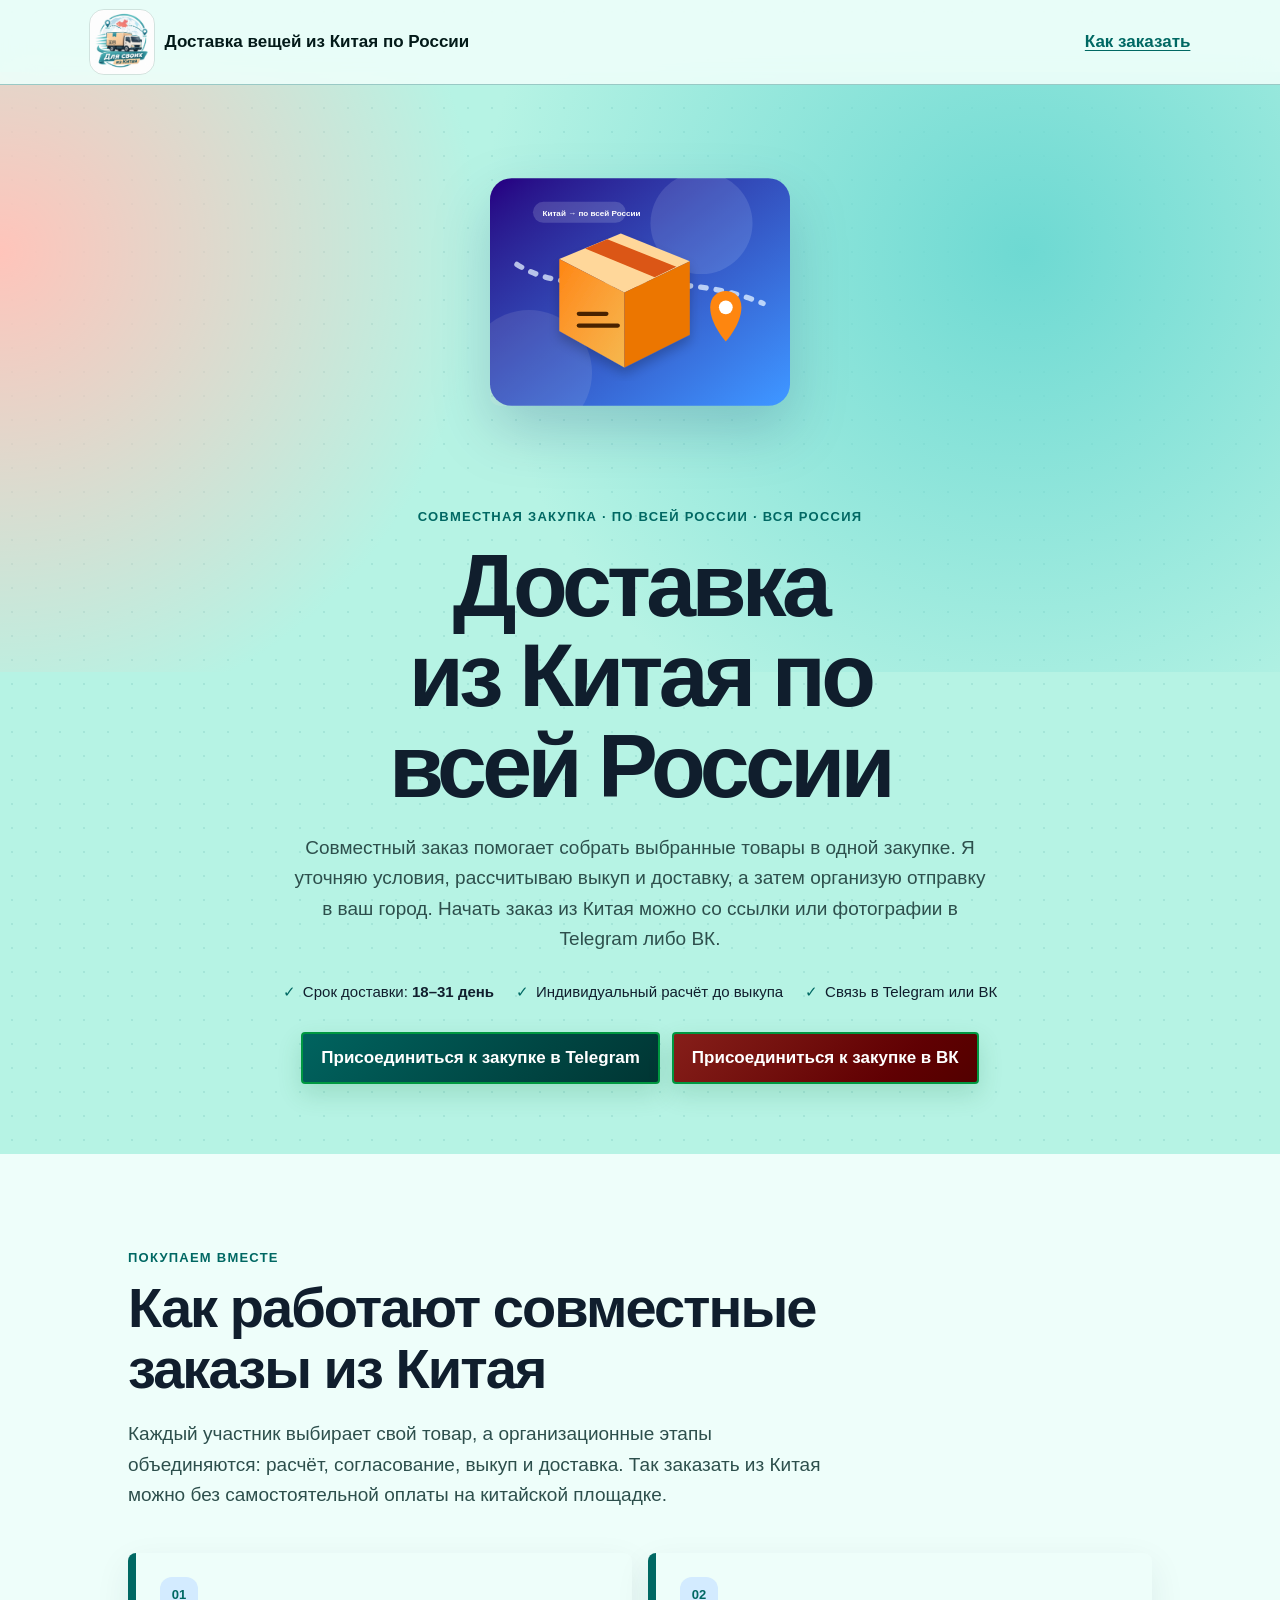
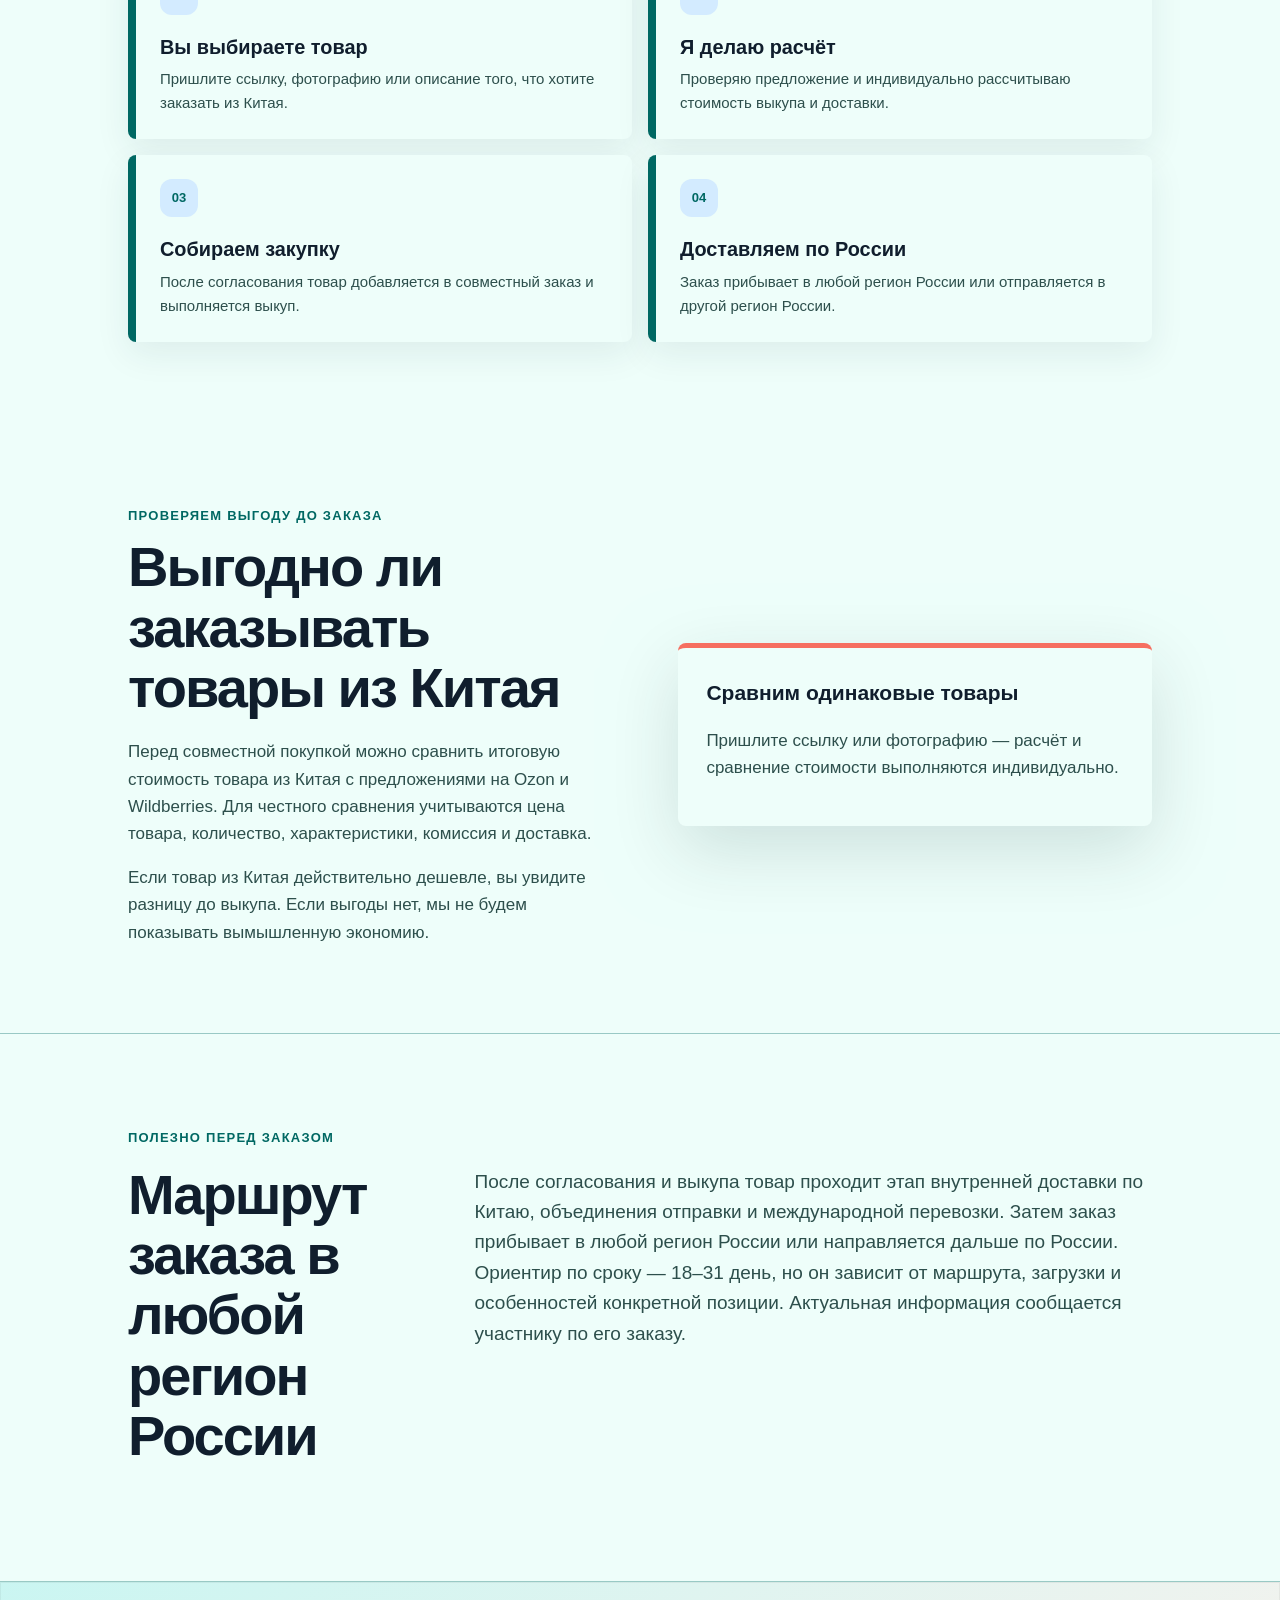
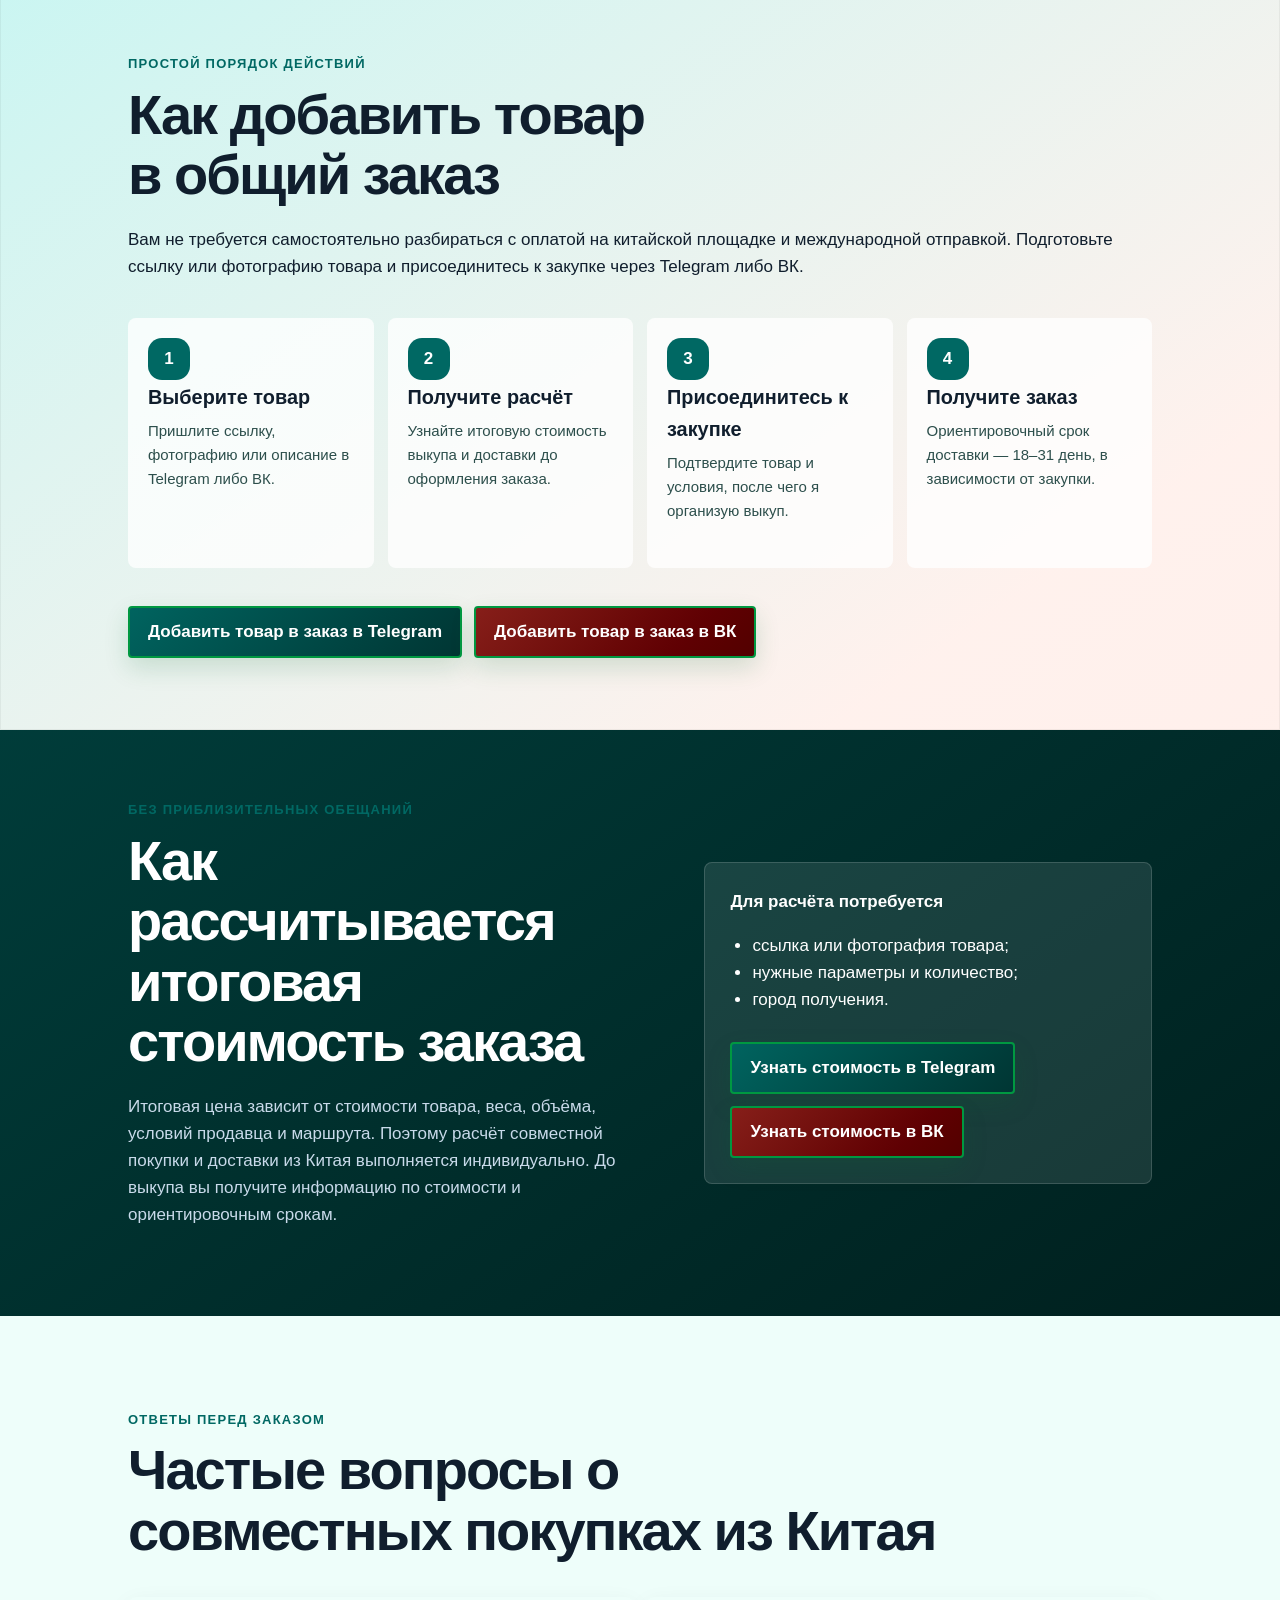
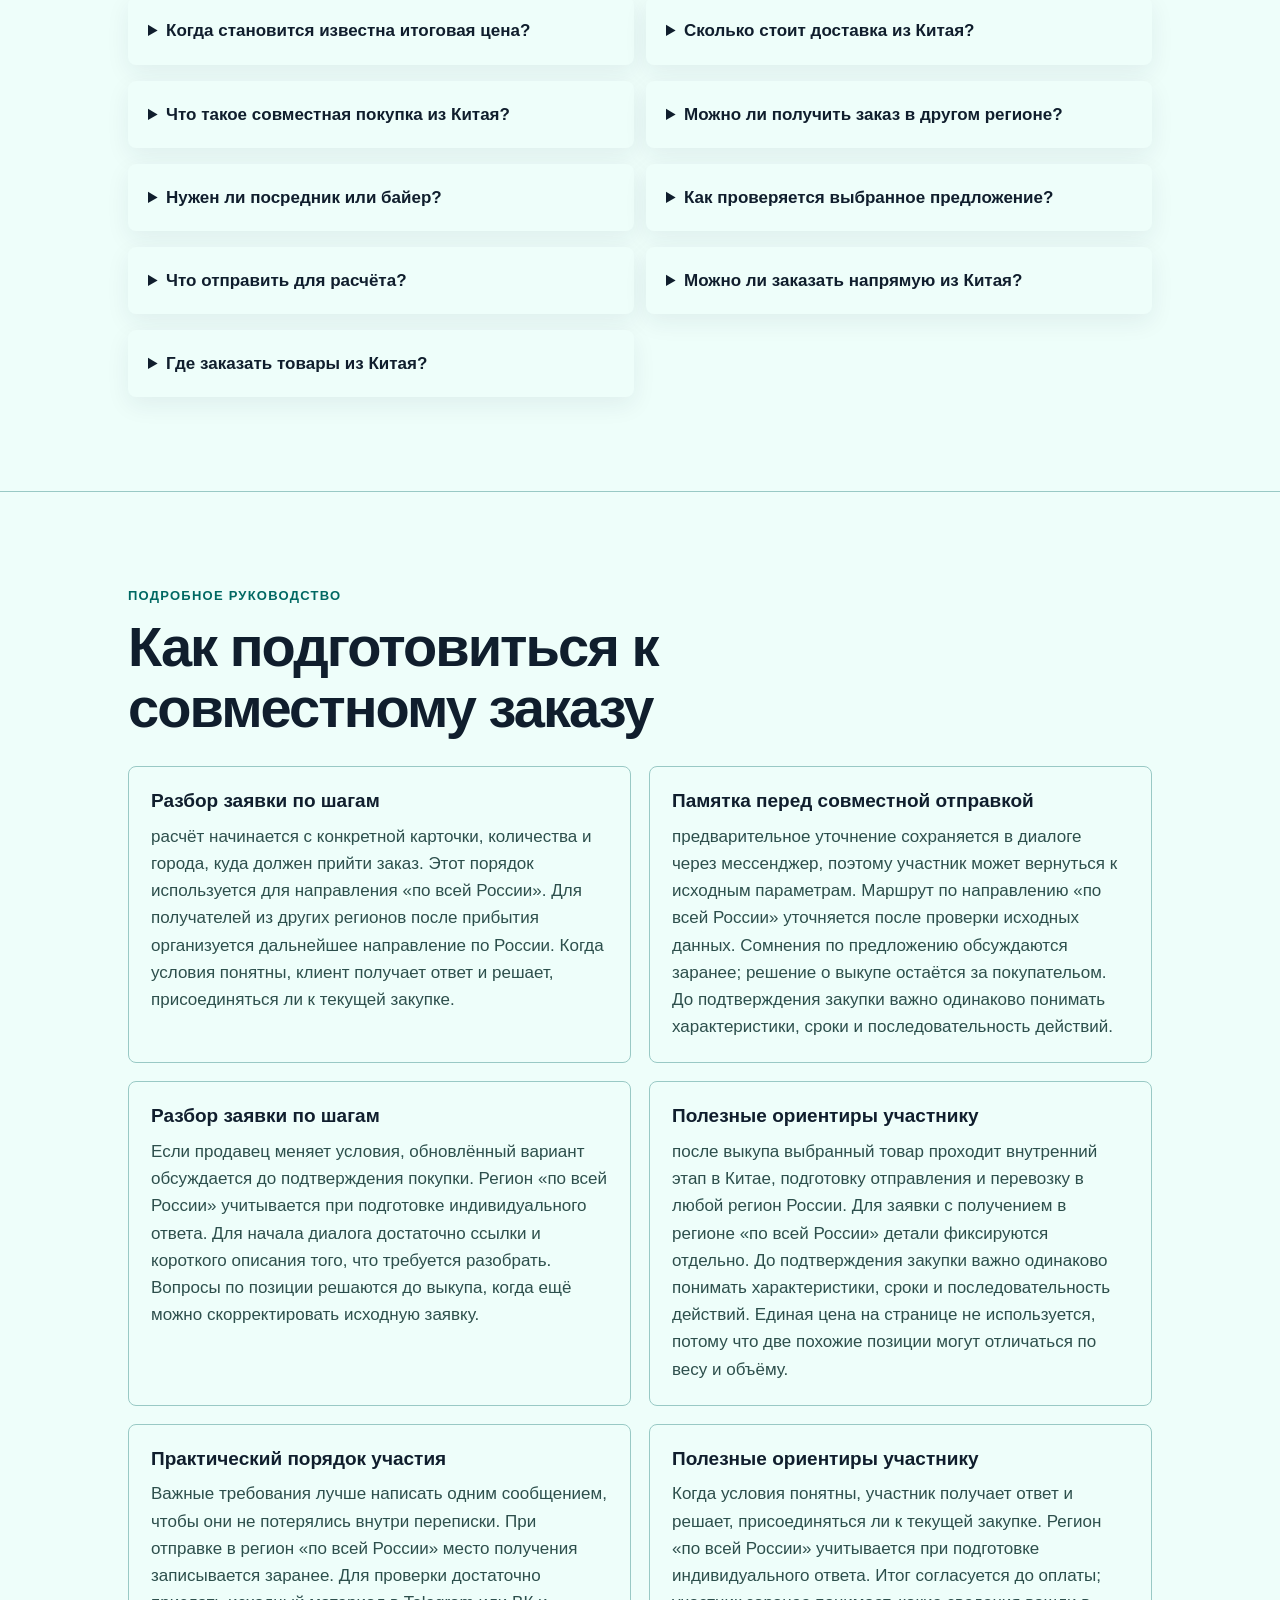
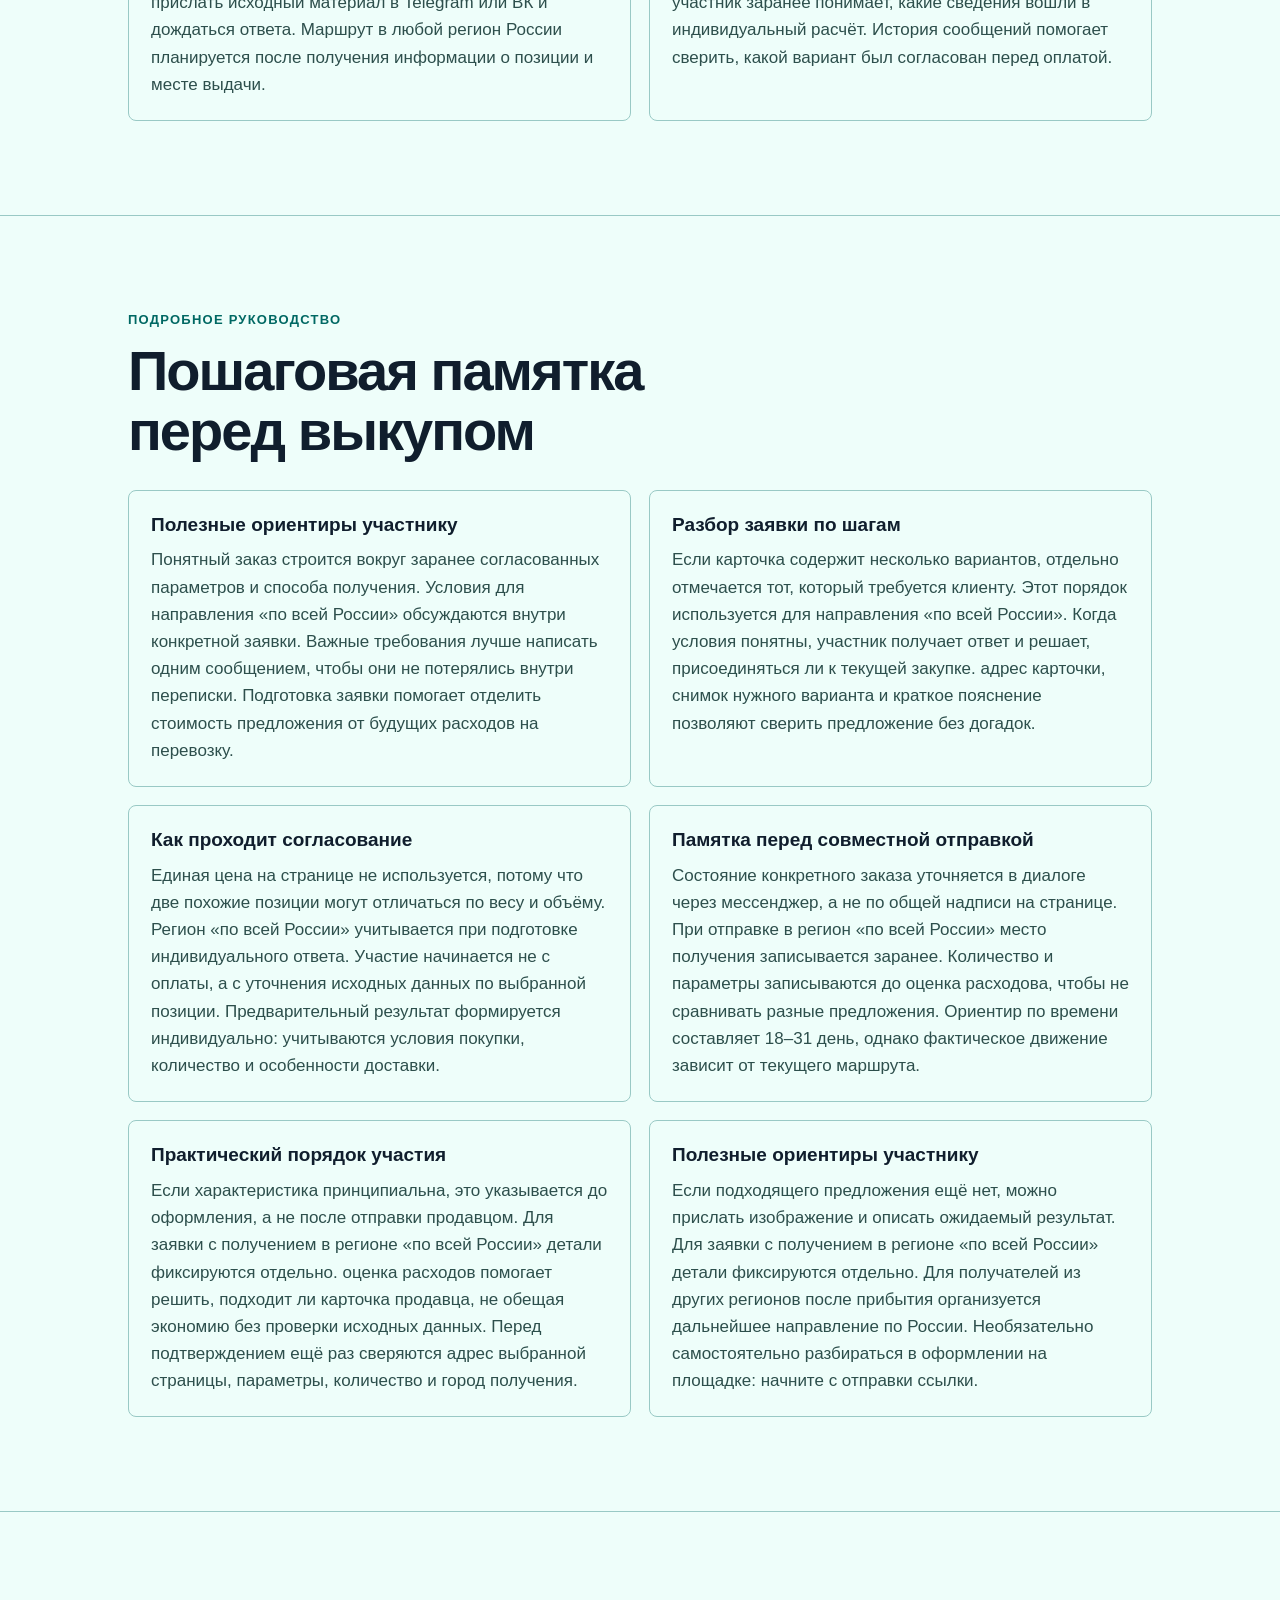
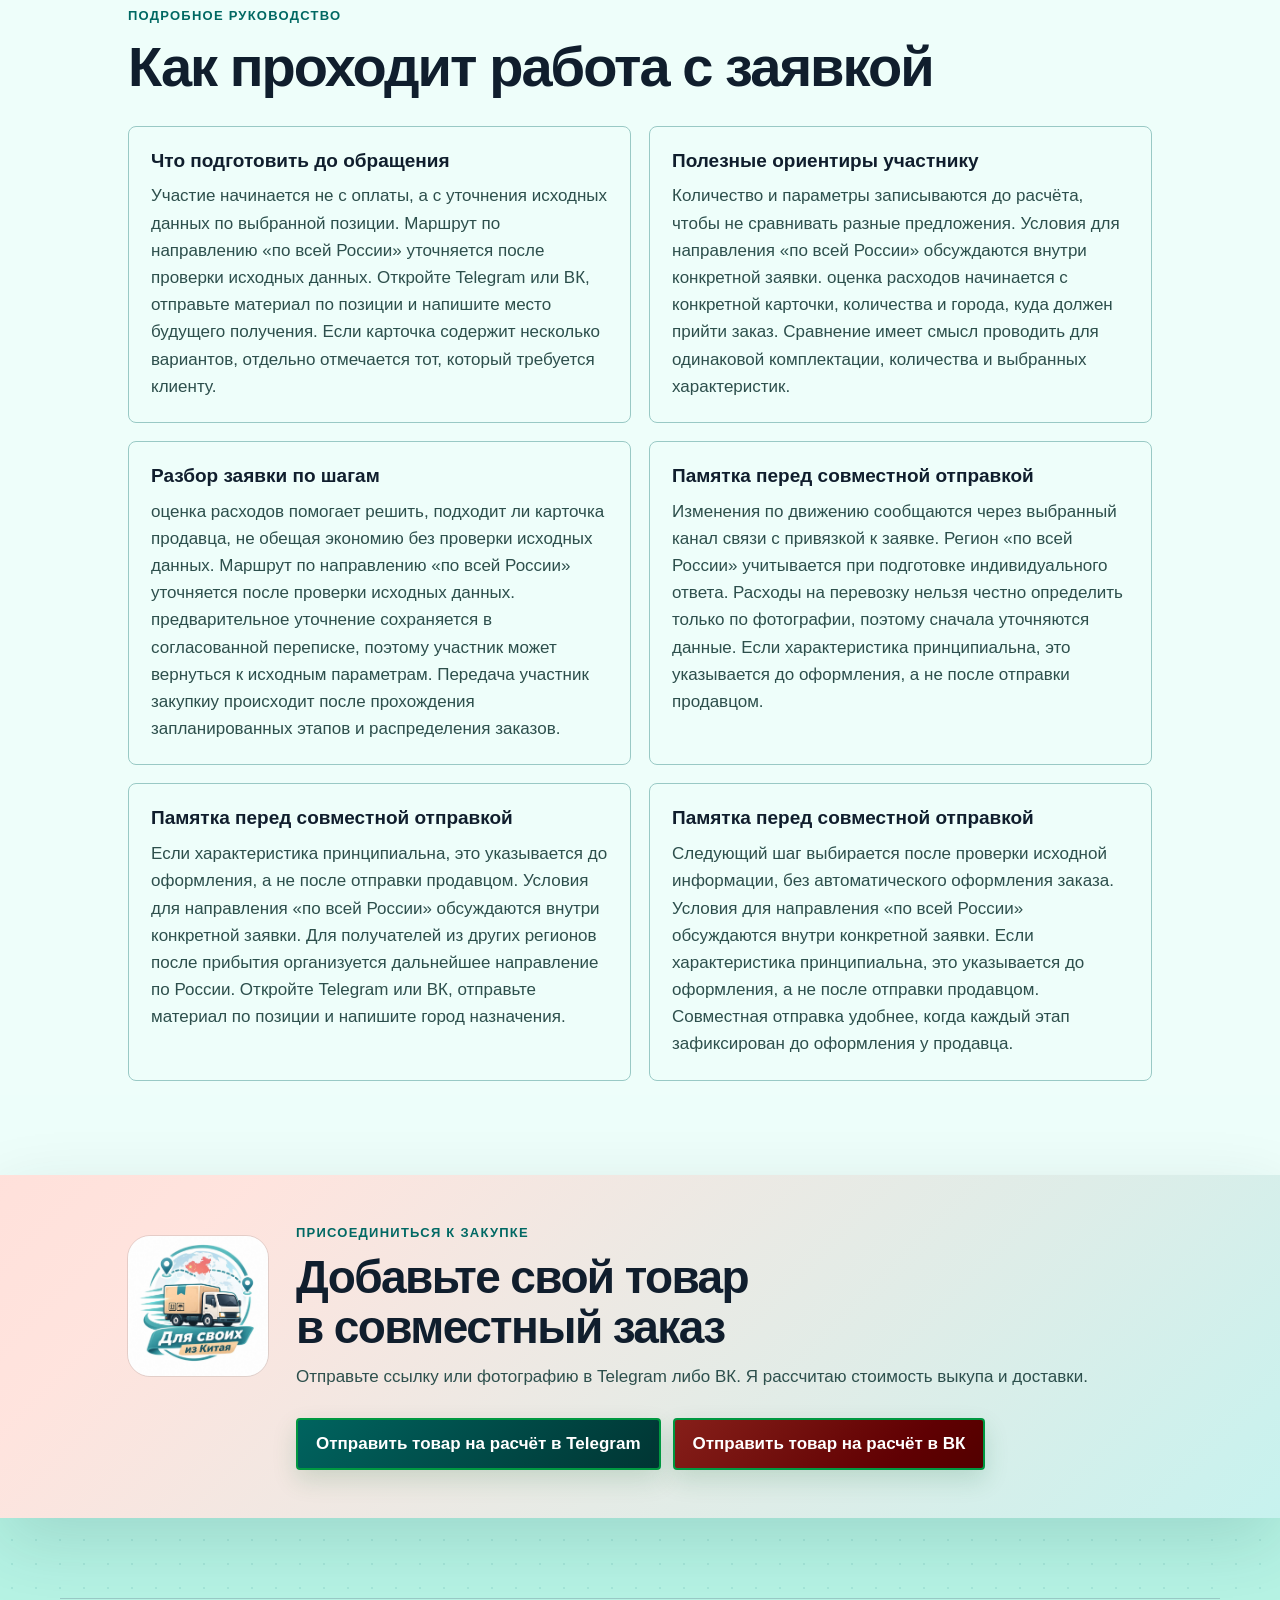
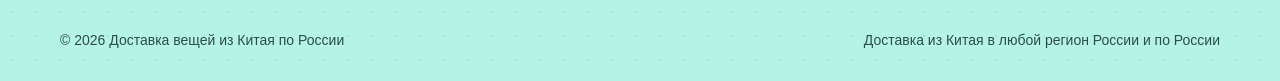
==== commit f4144f62: "Обновление сайта через SiteMaster" ====
--- a/index.html
+++ b/index.html
@@ -53,7 +53,7 @@
   </header>
 
   <main id="content">
-    <section class="hero" id="top">
+    <sm0565a9aab-1-1 class="structural-wrapper"><sm0565a9aab-1-2 class="structural-wrapper"><sm0565a9aab-1-3 class="structural-wrapper"><sm0565a9aab-1-4 class="structural-wrapper"><sm0565a9aab-12-1 class="structural-wrapper"><sm0565a9aab-12-2 class="structural-wrapper"><sm0565a9aab-12-3 class="structural-wrapper"><sm0565a9aab-12-4 class="structural-wrapper"><sm0565a9aab-23-1 class="structural-wrapper"><sm0565a9aab-23-2 class="structural-wrapper"><sm0565a9aab-23-3 class="structural-wrapper"><sm0565a9aab-23-4 class="structural-wrapper"><sm0565a9aab-34-1 class="structural-wrapper"><sm0565a9aab-34-2 class="structural-wrapper"><sm0565a9aab-34-3 class="structural-wrapper"><sm0565a9aab-34-4 class="structural-wrapper"><sm0565a9aab-45-1 class="structural-wrapper"><sm0565a9aab-45-2 class="structural-wrapper"><sm0565a9aab-45-3 class="structural-wrapper"><sm0565a9aab-45-4 class="structural-wrapper"><sm0565a9aab-56-1 class="structural-wrapper"><sm0565a9aab-56-2 class="structural-wrapper"><sm0565a9aab-56-3 class="structural-wrapper"><sm0565a9aab-56-4 class="structural-wrapper"><sm0565a9aab-67-1 class="structural-wrapper"><sm0565a9aab-67-2 class="structural-wrapper"><sm0565a9aab-67-3 class="structural-wrapper"><sm0565a9aab-67-4 class="structural-wrapper"><sm0565a9aab-78-1 class="structural-wrapper"><sm0565a9aab-78-2 class="structural-wrapper"><sm0565a9aab-78-3 class="structural-wrapper"><sm0565a9aab-78-4 class="structural-wrapper"><sm0565a9aab-89-1 class="structural-wrapper"><sm0565a9aab-89-2 class="structural-wrapper"><sm0565a9aab-89-3 class="structural-wrapper"><sm0565a9aab-89-4 class="structural-wrapper"><sm0565a9aab-100-1 class="structural-wrapper"><sm0565a9aab-100-2 class="structural-wrapper"><sm0565a9aab-100-3 class="structural-wrapper"><sm0565a9aab-100-4 class="structural-wrapper"><sm0565a9aab-111-1 class="structural-wrapper"><sm0565a9aab-111-2 class="structural-wrapper"><sm0565a9aab-111-3 class="structural-wrapper"><sm0565a9aab-111-4 class="structural-wrapper"><sm0565a9aab-122-1 class="structural-wrapper"><sm0565a9aab-122-2 class="structural-wrapper"><sm0565a9aab-122-3 class="structural-wrapper"><sm0565a9aab-122-4 class="structural-wrapper"><sm0565a9aab-133-1 class="structural-wrapper"><sm0565a9aab-133-2 class="structural-wrapper"><sm0565a9aab-133-3 class="structural-wrapper"><sm0565a9aab-133-4 class="structural-wrapper"><sm0565a9aab-144-1 class="structural-wrapper"><sm0565a9aab-144-2 class="structural-wrapper"><sm0565a9aab-144-3 class="structural-wrapper"><sm0565a9aab-144-4 class="structural-wrapper"><sm0565a9aab-155-1 class="structural-wrapper"><sm0565a9aab-155-2 class="structural-wrapper"><sm0565a9aab-155-3 class="structural-wrapper"><sm0565a9aab-155-4 class="structural-wrapper"><sm0565a9aab-166-1 class="structural-wrapper"><sm0565a9aab-166-2 class="structural-wrapper"><sm0565a9aab-166-3 class="structural-wrapper"><sm0565a9aab-166-4 class="structural-wrapper"><sm0565a9aab-177-1 class="structural-wrapper"><sm0565a9aab-177-2 class="structural-wrapper"><sm0565a9aab-177-3 class="structural-wrapper"><sm0565a9aab-177-4 class="structural-wrapper"><sm0565a9aab-188-1 class="structural-wrapper"><sm0565a9aab-188-2 class="structural-wrapper"><sm0565a9aab-188-3 class="structural-wrapper"><sm0565a9aab-188-4 class="structural-wrapper"><sm0565a9aab-199-1 class="structural-wrapper"><sm0565a9aab-199-2 class="structural-wrapper"><sm0565a9aab-199-3 class="structural-wrapper"><sm0565a9aab-199-4 class="structural-wrapper"><sm0565a9aab-210-1 class="structural-wrapper"><sm0565a9aab-210-2 class="structural-wrapper"><sm0565a9aab-210-3 class="structural-wrapper"><sm0565a9aab-210-4 class="structural-wrapper"><sm0565a9aab-221-1 class="structural-wrapper"><sm0565a9aab-221-2 class="structural-wrapper"><sm0565a9aab-221-3 class="structural-wrapper"><sm0565a9aab-221-4 class="structural-wrapper"><sm0565a9aab-232-1 class="structural-wrapper"><sm0565a9aab-232-2 class="structural-wrapper"><sm0565a9aab-232-3 class="structural-wrapper"><sm0565a9aab-232-4 class="structural-wrapper"><sm0565a9aab-243-1 class="structural-wrapper"><sm0565a9aab-243-2 class="structural-wrapper"><sm0565a9aab-243-3 class="structural-wrapper"><sm0565a9aab-243-4 class="structural-wrapper"><sm0565a9aab-254-1 class="structural-wrapper"><sm0565a9aab-254-2 class="structural-wrapper"><sm0565a9aab-254-3 class="structural-wrapper"><sm0565a9aab-254-4 class="structural-wrapper"><sm0565a9aab-265-1 class="structural-wrapper"><sm0565a9aab-265-2 class="structural-wrapper"><sm0565a9aab-265-3 class="structural-wrapper"><sm0565a9aab-265-4 class="structural-wrapper"><sm0565a9aab-276-1 class="structural-wrapper"><sm0565a9aab-276-2 class="structural-wrapper"><sm0565a9aab-276-3 class="structural-wrapper"><sm0565a9aab-276-4 class="structural-wrapper"><sm0565a9aab-287-1 class="structural-wrapper"><sm0565a9aab-287-2 class="structural-wrapper"><sm0565a9aab-287-3 class="structural-wrapper"><sm0565a9aab-287-4 class="structural-wrapper"><sm0565a9aab-298-1 class="structural-wrapper"><sm0565a9aab-298-2 class="structural-wrapper"><sm0565a9aab-298-3 class="structural-wrapper"><sm0565a9aab-298-4 class="structural-wrapper"><section class="hero" id="top">
       <div class="hero__copy">
         <p class="eyebrow">Совместная закупка · по всей России · вся Россия</p>
         <h1>Доставка из Китая по всей России</h1>
@@ -66,9 +66,9 @@
         <div class="cta-row"><a class="cta cta--tg" data-goal="telegram_hero" href="https://t.me/dlyasvoihchina" target="_blank" rel="noopener">Присоединиться к закупке в Telegram</a><a class="cta cta--vk" data-goal="vk_hero" href="https://vk.ru/dlyasvoihchina" target="_blank" rel="noopener">Присоединиться к закупке в ВК</a></div>
       </div>
       <div class="hero__visual"><img src="assets/cover.svg" alt="Доставка вещей из Китая по России: доставка из Китая в любой регион России"></div>
-    </section>
+    </section></sm0565a9aab-298-4></sm0565a9aab-298-3></sm0565a9aab-298-2></sm0565a9aab-298-1></sm0565a9aab-287-4></sm0565a9aab-287-3></sm0565a9aab-287-2></sm0565a9aab-287-1></sm0565a9aab-276-4></sm0565a9aab-276-3></sm0565a9aab-276-2></sm0565a9aab-276-1></sm0565a9aab-265-4></sm0565a9aab-265-3></sm0565a9aab-265-2></sm0565a9aab-265-1></sm0565a9aab-254-4></sm0565a9aab-254-3></sm0565a9aab-254-2></sm0565a9aab-254-1></sm0565a9aab-243-4></sm0565a9aab-243-3></sm0565a9aab-243-2></sm0565a9aab-243-1></sm0565a9aab-232-4></sm0565a9aab-232-3></sm0565a9aab-232-2></sm0565a9aab-232-1></sm0565a9aab-221-4></sm0565a9aab-221-3></sm0565a9aab-221-2></sm0565a9aab-221-1></sm0565a9aab-210-4></sm0565a9aab-210-3></sm0565a9aab-210-2></sm0565a9aab-210-1></sm0565a9aab-199-4></sm0565a9aab-199-3></sm0565a9aab-199-2></sm0565a9aab-199-1></sm0565a9aab-188-4></sm0565a9aab-188-3></sm0565a9aab-188-2></sm0565a9aab-188-1></sm0565a9aab-177-4></sm0565a9aab-177-3></sm0565a9aab-177-2></sm0565a9aab-177-1></sm0565a9aab-166-4></sm0565a9aab-166-3></sm0565a9aab-166-2></sm0565a9aab-166-1></sm0565a9aab-155-4></sm0565a9aab-155-3></sm0565a9aab-155-2></sm0565a9aab-155-1></sm0565a9aab-144-4></sm0565a9aab-144-3></sm0565a9aab-144-2></sm0565a9aab-144-1></sm0565a9aab-133-4></sm0565a9aab-133-3></sm0565a9aab-133-2></sm0565a9aab-133-1></sm0565a9aab-122-4></sm0565a9aab-122-3></sm0565a9aab-122-2></sm0565a9aab-122-1></sm0565a9aab-111-4></sm0565a9aab-111-3></sm0565a9aab-111-2></sm0565a9aab-111-1></sm0565a9aab-100-4></sm0565a9aab-100-3></sm0565a9aab-100-2></sm0565a9aab-100-1></sm0565a9aab-89-4></sm0565a9aab-89-3></sm0565a9aab-89-2></sm0565a9aab-89-1></sm0565a9aab-78-4></sm0565a9aab-78-3></sm0565a9aab-78-2></sm0565a9aab-78-1></sm0565a9aab-67-4></sm0565a9aab-67-3></sm0565a9aab-67-2></sm0565a9aab-67-1></sm0565a9aab-56-4></sm0565a9aab-56-3></sm0565a9aab-56-2></sm0565a9aab-56-1></sm0565a9aab-45-4></sm0565a9aab-45-3></sm0565a9aab-45-2></sm0565a9aab-45-1></sm0565a9aab-34-4></sm0565a9aab-34-3></sm0565a9aab-34-2></sm0565a9aab-34-1></sm0565a9aab-23-4></sm0565a9aab-23-3></sm0565a9aab-23-2></sm0565a9aab-23-1></sm0565a9aab-12-4></sm0565a9aab-12-3></sm0565a9aab-12-2></sm0565a9aab-12-1></sm0565a9aab-1-4></sm0565a9aab-1-3></sm0565a9aab-1-2></sm0565a9aab-1-1>
 
-    <section class="section" aria-labelledby="service-title">
+    <sm0565a9aab-2-1 class="structural-wrapper"><sm0565a9aab-2-2 class="structural-wrapper"><sm0565a9aab-2-3 class="structural-wrapper"><sm0565a9aab-2-4 class="structural-wrapper"><sm0565a9aab-13-1 class="structural-wrapper"><sm0565a9aab-13-2 class="structural-wrapper"><sm0565a9aab-13-3 class="structural-wrapper"><sm0565a9aab-13-4 class="structural-wrapper"><sm0565a9aab-24-1 class="structural-wrapper"><sm0565a9aab-24-2 class="structural-wrapper"><sm0565a9aab-24-3 class="structural-wrapper"><sm0565a9aab-24-4 class="structural-wrapper"><sm0565a9aab-35-1 class="structural-wrapper"><sm0565a9aab-35-2 class="structural-wrapper"><sm0565a9aab-35-3 class="structural-wrapper"><sm0565a9aab-35-4 class="structural-wrapper"><sm0565a9aab-46-1 class="structural-wrapper"><sm0565a9aab-46-2 class="structural-wrapper"><sm0565a9aab-46-3 class="structural-wrapper"><sm0565a9aab-46-4 class="structural-wrapper"><sm0565a9aab-57-1 class="structural-wrapper"><sm0565a9aab-57-2 class="structural-wrapper"><sm0565a9aab-57-3 class="structural-wrapper"><sm0565a9aab-57-4 class="structural-wrapper"><sm0565a9aab-68-1 class="structural-wrapper"><sm0565a9aab-68-2 class="structural-wrapper"><sm0565a9aab-68-3 class="structural-wrapper"><sm0565a9aab-68-4 class="structural-wrapper"><sm0565a9aab-79-1 class="structural-wrapper"><sm0565a9aab-79-2 class="structural-wrapper"><sm0565a9aab-79-3 class="structural-wrapper"><sm0565a9aab-79-4 class="structural-wrapper"><sm0565a9aab-90-1 class="structural-wrapper"><sm0565a9aab-90-2 class="structural-wrapper"><sm0565a9aab-90-3 class="structural-wrapper"><sm0565a9aab-90-4 class="structural-wrapper"><sm0565a9aab-101-1 class="structural-wrapper"><sm0565a9aab-101-2 class="structural-wrapper"><sm0565a9aab-101-3 class="structural-wrapper"><sm0565a9aab-101-4 class="structural-wrapper"><sm0565a9aab-112-1 class="structural-wrapper"><sm0565a9aab-112-2 class="structural-wrapper"><sm0565a9aab-112-3 class="structural-wrapper"><sm0565a9aab-112-4 class="structural-wrapper"><sm0565a9aab-123-1 class="structural-wrapper"><sm0565a9aab-123-2 class="structural-wrapper"><sm0565a9aab-123-3 class="structural-wrapper"><sm0565a9aab-123-4 class="structural-wrapper"><sm0565a9aab-134-1 class="structural-wrapper"><sm0565a9aab-134-2 class="structural-wrapper"><sm0565a9aab-134-3 class="structural-wrapper"><sm0565a9aab-134-4 class="structural-wrapper"><sm0565a9aab-145-1 class="structural-wrapper"><sm0565a9aab-145-2 class="structural-wrapper"><sm0565a9aab-145-3 class="structural-wrapper"><sm0565a9aab-145-4 class="structural-wrapper"><sm0565a9aab-156-1 class="structural-wrapper"><sm0565a9aab-156-2 class="structural-wrapper"><sm0565a9aab-156-3 class="structural-wrapper"><sm0565a9aab-156-4 class="structural-wrapper"><sm0565a9aab-167-1 class="structural-wrapper"><sm0565a9aab-167-2 class="structural-wrapper"><sm0565a9aab-167-3 class="structural-wrapper"><sm0565a9aab-167-4 class="structural-wrapper"><sm0565a9aab-178-1 class="structural-wrapper"><sm0565a9aab-178-2 class="structural-wrapper"><sm0565a9aab-178-3 class="structural-wrapper"><sm0565a9aab-178-4 class="structural-wrapper"><sm0565a9aab-189-1 class="structural-wrapper"><sm0565a9aab-189-2 class="structural-wrapper"><sm0565a9aab-189-3 class="structural-wrapper"><sm0565a9aab-189-4 class="structural-wrapper"><sm0565a9aab-200-1 class="structural-wrapper"><sm0565a9aab-200-2 class="structural-wrapper"><sm0565a9aab-200-3 class="structural-wrapper"><sm0565a9aab-200-4 class="structural-wrapper"><sm0565a9aab-211-1 class="structural-wrapper"><sm0565a9aab-211-2 class="structural-wrapper"><sm0565a9aab-211-3 class="structural-wrapper"><sm0565a9aab-211-4 class="structural-wrapper"><sm0565a9aab-222-1 class="structural-wrapper"><sm0565a9aab-222-2 class="structural-wrapper"><sm0565a9aab-222-3 class="structural-wrapper"><sm0565a9aab-222-4 class="structural-wrapper"><sm0565a9aab-233-1 class="structural-wrapper"><sm0565a9aab-233-2 class="structural-wrapper"><sm0565a9aab-233-3 class="structural-wrapper"><sm0565a9aab-233-4 class="structural-wrapper"><sm0565a9aab-244-1 class="structural-wrapper"><sm0565a9aab-244-2 class="structural-wrapper"><sm0565a9aab-244-3 class="structural-wrapper"><sm0565a9aab-244-4 class="structural-wrapper"><sm0565a9aab-255-1 class="structural-wrapper"><sm0565a9aab-255-2 class="structural-wrapper"><sm0565a9aab-255-3 class="structural-wrapper"><sm0565a9aab-255-4 class="structural-wrapper"><sm0565a9aab-266-1 class="structural-wrapper"><sm0565a9aab-266-2 class="structural-wrapper"><sm0565a9aab-266-3 class="structural-wrapper"><sm0565a9aab-266-4 class="structural-wrapper"><sm0565a9aab-277-1 class="structural-wrapper"><sm0565a9aab-277-2 class="structural-wrapper"><sm0565a9aab-277-3 class="structural-wrapper"><sm0565a9aab-277-4 class="structural-wrapper"><sm0565a9aab-288-1 class="structural-wrapper"><sm0565a9aab-288-2 class="structural-wrapper"><sm0565a9aab-288-3 class="structural-wrapper"><sm0565a9aab-288-4 class="structural-wrapper"><sm0565a9aab-299-1 class="structural-wrapper"><sm0565a9aab-299-2 class="structural-wrapper"><sm0565a9aab-299-3 class="structural-wrapper"><sm0565a9aab-299-4 class="structural-wrapper"><section class="section" aria-labelledby="service-title">
       <p class="eyebrow">Покупаем вместе</p>
       <h2 id="service-title">Как работают совместные заказы из Китая</h2>
       <p class="section__intro">Каждый участник выбирает свой товар, а организационные этапы объединяются: расчёт, согласование, выкуп и доставка. Так заказать из Китая можно без самостоятельной оплаты на китайской площадке.</p>
@@ -78,9 +78,9 @@
         <article><span>03</span><h3>Собираем закупку</h3><p>После согласования товар добавляется в совместный заказ и выполняется выкуп.</p></article>
         <article><span>04</span><h3>Доставляем по России</h3><p>Заказ прибывает в любой регион России или отправляется в другой регион России.</p></article>
       </div>
-    </section>
+    </section></sm0565a9aab-299-4></sm0565a9aab-299-3></sm0565a9aab-299-2></sm0565a9aab-299-1></sm0565a9aab-288-4></sm0565a9aab-288-3></sm0565a9aab-288-2></sm0565a9aab-288-1></sm0565a9aab-277-4></sm0565a9aab-277-3></sm0565a9aab-277-2></sm0565a9aab-277-1></sm0565a9aab-266-4></sm0565a9aab-266-3></sm0565a9aab-266-2></sm0565a9aab-266-1></sm0565a9aab-255-4></sm0565a9aab-255-3></sm0565a9aab-255-2></sm0565a9aab-255-1></sm0565a9aab-244-4></sm0565a9aab-244-3></sm0565a9aab-244-2></sm0565a9aab-244-1></sm0565a9aab-233-4></sm0565a9aab-233-3></sm0565a9aab-233-2></sm0565a9aab-233-1></sm0565a9aab-222-4></sm0565a9aab-222-3></sm0565a9aab-222-2></sm0565a9aab-222-1></sm0565a9aab-211-4></sm0565a9aab-211-3></sm0565a9aab-211-2></sm0565a9aab-211-1></sm0565a9aab-200-4></sm0565a9aab-200-3></sm0565a9aab-200-2></sm0565a9aab-200-1></sm0565a9aab-189-4></sm0565a9aab-189-3></sm0565a9aab-189-2></sm0565a9aab-189-1></sm0565a9aab-178-4></sm0565a9aab-178-3></sm0565a9aab-178-2></sm0565a9aab-178-1></sm0565a9aab-167-4></sm0565a9aab-167-3></sm0565a9aab-167-2></sm0565a9aab-167-1></sm0565a9aab-156-4></sm0565a9aab-156-3></sm0565a9aab-156-2></sm0565a9aab-156-1></sm0565a9aab-145-4></sm0565a9aab-145-3></sm0565a9aab-145-2></sm0565a9aab-145-1></sm0565a9aab-134-4></sm0565a9aab-134-3></sm0565a9aab-134-2></sm0565a9aab-134-1></sm0565a9aab-123-4></sm0565a9aab-123-3></sm0565a9aab-123-2></sm0565a9aab-123-1></sm0565a9aab-112-4></sm0565a9aab-112-3></sm0565a9aab-112-2></sm0565a9aab-112-1></sm0565a9aab-101-4></sm0565a9aab-101-3></sm0565a9aab-101-2></sm0565a9aab-101-1></sm0565a9aab-90-4></sm0565a9aab-90-3></sm0565a9aab-90-2></sm0565a9aab-90-1></sm0565a9aab-79-4></sm0565a9aab-79-3></sm0565a9aab-79-2></sm0565a9aab-79-1></sm0565a9aab-68-4></sm0565a9aab-68-3></sm0565a9aab-68-2></sm0565a9aab-68-1></sm0565a9aab-57-4></sm0565a9aab-57-3></sm0565a9aab-57-2></sm0565a9aab-57-1></sm0565a9aab-46-4></sm0565a9aab-46-3></sm0565a9aab-46-2></sm0565a9aab-46-1></sm0565a9aab-35-4></sm0565a9aab-35-3></sm0565a9aab-35-2></sm0565a9aab-35-1></sm0565a9aab-24-4></sm0565a9aab-24-3></sm0565a9aab-24-2></sm0565a9aab-24-1></sm0565a9aab-13-4></sm0565a9aab-13-3></sm0565a9aab-13-2></sm0565a9aab-13-1></sm0565a9aab-2-4></sm0565a9aab-2-3></sm0565a9aab-2-2></sm0565a9aab-2-1>
 
-    <section class="section split section--comparison" aria-labelledby="comparison-title">
+    <sm0565a9aab-3-1 class="structural-wrapper"><sm0565a9aab-3-2 class="structural-wrapper"><sm0565a9aab-3-3 class="structural-wrapper"><sm0565a9aab-3-4 class="structural-wrapper"><sm0565a9aab-14-1 class="structural-wrapper"><sm0565a9aab-14-2 class="structural-wrapper"><sm0565a9aab-14-3 class="structural-wrapper"><sm0565a9aab-14-4 class="structural-wrapper"><sm0565a9aab-25-1 class="structural-wrapper"><sm0565a9aab-25-2 class="structural-wrapper"><sm0565a9aab-25-3 class="structural-wrapper"><sm0565a9aab-25-4 class="structural-wrapper"><sm0565a9aab-36-1 class="structural-wrapper"><sm0565a9aab-36-2 class="structural-wrapper"><sm0565a9aab-36-3 class="structural-wrapper"><sm0565a9aab-36-4 class="structural-wrapper"><sm0565a9aab-47-1 class="structural-wrapper"><sm0565a9aab-47-2 class="structural-wrapper"><sm0565a9aab-47-3 class="structural-wrapper"><sm0565a9aab-47-4 class="structural-wrapper"><sm0565a9aab-58-1 class="structural-wrapper"><sm0565a9aab-58-2 class="structural-wrapper"><sm0565a9aab-58-3 class="structural-wrapper"><sm0565a9aab-58-4 class="structural-wrapper"><sm0565a9aab-69-1 class="structural-wrapper"><sm0565a9aab-69-2 class="structural-wrapper"><sm0565a9aab-69-3 class="structural-wrapper"><sm0565a9aab-69-4 class="structural-wrapper"><sm0565a9aab-80-1 class="structural-wrapper"><sm0565a9aab-80-2 class="structural-wrapper"><sm0565a9aab-80-3 class="structural-wrapper"><sm0565a9aab-80-4 class="structural-wrapper"><sm0565a9aab-91-1 class="structural-wrapper"><sm0565a9aab-91-2 class="structural-wrapper"><sm0565a9aab-91-3 class="structural-wrapper"><sm0565a9aab-91-4 class="structural-wrapper"><sm0565a9aab-102-1 class="structural-wrapper"><sm0565a9aab-102-2 class="structural-wrapper"><sm0565a9aab-102-3 class="structural-wrapper"><sm0565a9aab-102-4 class="structural-wrapper"><sm0565a9aab-113-1 class="structural-wrapper"><sm0565a9aab-113-2 class="structural-wrapper"><sm0565a9aab-113-3 class="structural-wrapper"><sm0565a9aab-113-4 class="structural-wrapper"><sm0565a9aab-124-1 class="structural-wrapper"><sm0565a9aab-124-2 class="structural-wrapper"><sm0565a9aab-124-3 class="structural-wrapper"><sm0565a9aab-124-4 class="structural-wrapper"><sm0565a9aab-135-1 class="structural-wrapper"><sm0565a9aab-135-2 class="structural-wrapper"><sm0565a9aab-135-3 class="structural-wrapper"><sm0565a9aab-135-4 class="structural-wrapper"><sm0565a9aab-146-1 class="structural-wrapper"><sm0565a9aab-146-2 class="structural-wrapper"><sm0565a9aab-146-3 class="structural-wrapper"><sm0565a9aab-146-4 class="structural-wrapper"><sm0565a9aab-157-1 class="structural-wrapper"><sm0565a9aab-157-2 class="structural-wrapper"><sm0565a9aab-157-3 class="structural-wrapper"><sm0565a9aab-157-4 class="structural-wrapper"><sm0565a9aab-168-1 class="structural-wrapper"><sm0565a9aab-168-2 class="structural-wrapper"><sm0565a9aab-168-3 class="structural-wrapper"><sm0565a9aab-168-4 class="structural-wrapper"><sm0565a9aab-179-1 class="structural-wrapper"><sm0565a9aab-179-2 class="structural-wrapper"><sm0565a9aab-179-3 class="structural-wrapper"><sm0565a9aab-179-4 class="structural-wrapper"><sm0565a9aab-190-1 class="structural-wrapper"><sm0565a9aab-190-2 class="structural-wrapper"><sm0565a9aab-190-3 class="structural-wrapper"><sm0565a9aab-190-4 class="structural-wrapper"><sm0565a9aab-201-1 class="structural-wrapper"><sm0565a9aab-201-2 class="structural-wrapper"><sm0565a9aab-201-3 class="structural-wrapper"><sm0565a9aab-201-4 class="structural-wrapper"><sm0565a9aab-212-1 class="structural-wrapper"><sm0565a9aab-212-2 class="structural-wrapper"><sm0565a9aab-212-3 class="structural-wrapper"><sm0565a9aab-212-4 class="structural-wrapper"><sm0565a9aab-223-1 class="structural-wrapper"><sm0565a9aab-223-2 class="structural-wrapper"><sm0565a9aab-223-3 class="structural-wrapper"><sm0565a9aab-223-4 class="structural-wrapper"><sm0565a9aab-234-1 class="structural-wrapper"><sm0565a9aab-234-2 class="structural-wrapper"><sm0565a9aab-234-3 class="structural-wrapper"><sm0565a9aab-234-4 class="structural-wrapper"><sm0565a9aab-245-1 class="structural-wrapper"><sm0565a9aab-245-2 class="structural-wrapper"><sm0565a9aab-245-3 class="structural-wrapper"><sm0565a9aab-245-4 class="structural-wrapper"><sm0565a9aab-256-1 class="structural-wrapper"><sm0565a9aab-256-2 class="structural-wrapper"><sm0565a9aab-256-3 class="structural-wrapper"><sm0565a9aab-256-4 class="structural-wrapper"><sm0565a9aab-267-1 class="structural-wrapper"><sm0565a9aab-267-2 class="structural-wrapper"><sm0565a9aab-267-3 class="structural-wrapper"><sm0565a9aab-267-4 class="structural-wrapper"><sm0565a9aab-278-1 class="structural-wrapper"><sm0565a9aab-278-2 class="structural-wrapper"><sm0565a9aab-278-3 class="structural-wrapper"><sm0565a9aab-278-4 class="structural-wrapper"><sm0565a9aab-289-1 class="structural-wrapper"><sm0565a9aab-289-2 class="structural-wrapper"><sm0565a9aab-289-3 class="structural-wrapper"><sm0565a9aab-289-4 class="structural-wrapper"><sm0565a9aab-300-1 class="structural-wrapper"><sm0565a9aab-300-2 class="structural-wrapper"><sm0565a9aab-300-3 class="structural-wrapper"><sm0565a9aab-300-4 class="structural-wrapper"><section class="section split section--comparison" aria-labelledby="comparison-title">
       <div>
         <p class="eyebrow">Проверяем выгоду до заказа</p>
         <h2 id="comparison-title">Выгодно ли заказывать товары из Китая</h2>
@@ -88,15 +88,15 @@
         <p>Если товар из Китая действительно дешевле, вы увидите разницу до выкупа. Если выгоды нет, мы не будем показывать вымышленную экономию.</p>
       </div>
       <aside class="note"><strong>Сравним одинаковые товары</strong><p>Пришлите ссылку или фотографию — расчёт и сравнение стоимости выполняются индивидуально.</p></aside>
-    </section>
+    </section></sm0565a9aab-300-4></sm0565a9aab-300-3></sm0565a9aab-300-2></sm0565a9aab-300-1></sm0565a9aab-289-4></sm0565a9aab-289-3></sm0565a9aab-289-2></sm0565a9aab-289-1></sm0565a9aab-278-4></sm0565a9aab-278-3></sm0565a9aab-278-2></sm0565a9aab-278-1></sm0565a9aab-267-4></sm0565a9aab-267-3></sm0565a9aab-267-2></sm0565a9aab-267-1></sm0565a9aab-256-4></sm0565a9aab-256-3></sm0565a9aab-256-2></sm0565a9aab-256-1></sm0565a9aab-245-4></sm0565a9aab-245-3></sm0565a9aab-245-2></sm0565a9aab-245-1></sm0565a9aab-234-4></sm0565a9aab-234-3></sm0565a9aab-234-2></sm0565a9aab-234-1></sm0565a9aab-223-4></sm0565a9aab-223-3></sm0565a9aab-223-2></sm0565a9aab-223-1></sm0565a9aab-212-4></sm0565a9aab-212-3></sm0565a9aab-212-2></sm0565a9aab-212-1></sm0565a9aab-201-4></sm0565a9aab-201-3></sm0565a9aab-201-2></sm0565a9aab-201-1></sm0565a9aab-190-4></sm0565a9aab-190-3></sm0565a9aab-190-2></sm0565a9aab-190-1></sm0565a9aab-179-4></sm0565a9aab-179-3></sm0565a9aab-179-2></sm0565a9aab-179-1></sm0565a9aab-168-4></sm0565a9aab-168-3></sm0565a9aab-168-2></sm0565a9aab-168-1></sm0565a9aab-157-4></sm0565a9aab-157-3></sm0565a9aab-157-2></sm0565a9aab-157-1></sm0565a9aab-146-4></sm0565a9aab-146-3></sm0565a9aab-146-2></sm0565a9aab-146-1></sm0565a9aab-135-4></sm0565a9aab-135-3></sm0565a9aab-135-2></sm0565a9aab-135-1></sm0565a9aab-124-4></sm0565a9aab-124-3></sm0565a9aab-124-2></sm0565a9aab-124-1></sm0565a9aab-113-4></sm0565a9aab-113-3></sm0565a9aab-113-2></sm0565a9aab-113-1></sm0565a9aab-102-4></sm0565a9aab-102-3></sm0565a9aab-102-2></sm0565a9aab-102-1></sm0565a9aab-91-4></sm0565a9aab-91-3></sm0565a9aab-91-2></sm0565a9aab-91-1></sm0565a9aab-80-4></sm0565a9aab-80-3></sm0565a9aab-80-2></sm0565a9aab-80-1></sm0565a9aab-69-4></sm0565a9aab-69-3></sm0565a9aab-69-2></sm0565a9aab-69-1></sm0565a9aab-58-4></sm0565a9aab-58-3></sm0565a9aab-58-2></sm0565a9aab-58-1></sm0565a9aab-47-4></sm0565a9aab-47-3></sm0565a9aab-47-2></sm0565a9aab-47-1></sm0565a9aab-36-4></sm0565a9aab-36-3></sm0565a9aab-36-2></sm0565a9aab-36-1></sm0565a9aab-25-4></sm0565a9aab-25-3></sm0565a9aab-25-2></sm0565a9aab-25-1></sm0565a9aab-14-4></sm0565a9aab-14-3></sm0565a9aab-14-2></sm0565a9aab-14-1></sm0565a9aab-3-4></sm0565a9aab-3-3></sm0565a9aab-3-2></sm0565a9aab-3-1>
 
-    <section class="section section--focus" aria-labelledby="focus-title">
+    <sm0565a9aab-4-1 class="structural-wrapper"><sm0565a9aab-4-2 class="structural-wrapper"><sm0565a9aab-4-3 class="structural-wrapper"><sm0565a9aab-4-4 class="structural-wrapper"><sm0565a9aab-15-1 class="structural-wrapper"><sm0565a9aab-15-2 class="structural-wrapper"><sm0565a9aab-15-3 class="structural-wrapper"><sm0565a9aab-15-4 class="structural-wrapper"><sm0565a9aab-26-1 class="structural-wrapper"><sm0565a9aab-26-2 class="structural-wrapper"><sm0565a9aab-26-3 class="structural-wrapper"><sm0565a9aab-26-4 class="structural-wrapper"><sm0565a9aab-37-1 class="structural-wrapper"><sm0565a9aab-37-2 class="structural-wrapper"><sm0565a9aab-37-3 class="structural-wrapper"><sm0565a9aab-37-4 class="structural-wrapper"><sm0565a9aab-48-1 class="structural-wrapper"><sm0565a9aab-48-2 class="structural-wrapper"><sm0565a9aab-48-3 class="structural-wrapper"><sm0565a9aab-48-4 class="structural-wrapper"><sm0565a9aab-59-1 class="structural-wrapper"><sm0565a9aab-59-2 class="structural-wrapper"><sm0565a9aab-59-3 class="structural-wrapper"><sm0565a9aab-59-4 class="structural-wrapper"><sm0565a9aab-70-1 class="structural-wrapper"><sm0565a9aab-70-2 class="structural-wrapper"><sm0565a9aab-70-3 class="structural-wrapper"><sm0565a9aab-70-4 class="structural-wrapper"><sm0565a9aab-81-1 class="structural-wrapper"><sm0565a9aab-81-2 class="structural-wrapper"><sm0565a9aab-81-3 class="structural-wrapper"><sm0565a9aab-81-4 class="structural-wrapper"><sm0565a9aab-92-1 class="structural-wrapper"><sm0565a9aab-92-2 class="structural-wrapper"><sm0565a9aab-92-3 class="structural-wrapper"><sm0565a9aab-92-4 class="structural-wrapper"><sm0565a9aab-103-1 class="structural-wrapper"><sm0565a9aab-103-2 class="structural-wrapper"><sm0565a9aab-103-3 class="structural-wrapper"><sm0565a9aab-103-4 class="structural-wrapper"><sm0565a9aab-114-1 class="structural-wrapper"><sm0565a9aab-114-2 class="structural-wrapper"><sm0565a9aab-114-3 class="structural-wrapper"><sm0565a9aab-114-4 class="structural-wrapper"><sm0565a9aab-125-1 class="structural-wrapper"><sm0565a9aab-125-2 class="structural-wrapper"><sm0565a9aab-125-3 class="structural-wrapper"><sm0565a9aab-125-4 class="structural-wrapper"><sm0565a9aab-136-1 class="structural-wrapper"><sm0565a9aab-136-2 class="structural-wrapper"><sm0565a9aab-136-3 class="structural-wrapper"><sm0565a9aab-136-4 class="structural-wrapper"><sm0565a9aab-147-1 class="structural-wrapper"><sm0565a9aab-147-2 class="structural-wrapper"><sm0565a9aab-147-3 class="structural-wrapper"><sm0565a9aab-147-4 class="structural-wrapper"><sm0565a9aab-158-1 class="structural-wrapper"><sm0565a9aab-158-2 class="structural-wrapper"><sm0565a9aab-158-3 class="structural-wrapper"><sm0565a9aab-158-4 class="structural-wrapper"><sm0565a9aab-169-1 class="structural-wrapper"><sm0565a9aab-169-2 class="structural-wrapper"><sm0565a9aab-169-3 class="structural-wrapper"><sm0565a9aab-169-4 class="structural-wrapper"><sm0565a9aab-180-1 class="structural-wrapper"><sm0565a9aab-180-2 class="structural-wrapper"><sm0565a9aab-180-3 class="structural-wrapper"><sm0565a9aab-180-4 class="structural-wrapper"><sm0565a9aab-191-1 class="structural-wrapper"><sm0565a9aab-191-2 class="structural-wrapper"><sm0565a9aab-191-3 class="structural-wrapper"><sm0565a9aab-191-4 class="structural-wrapper"><sm0565a9aab-202-1 class="structural-wrapper"><sm0565a9aab-202-2 class="structural-wrapper"><sm0565a9aab-202-3 class="structural-wrapper"><sm0565a9aab-202-4 class="structural-wrapper"><sm0565a9aab-213-1 class="structural-wrapper"><sm0565a9aab-213-2 class="structural-wrapper"><sm0565a9aab-213-3 class="structural-wrapper"><sm0565a9aab-213-4 class="structural-wrapper"><sm0565a9aab-224-1 class="structural-wrapper"><sm0565a9aab-224-2 class="structural-wrapper"><sm0565a9aab-224-3 class="structural-wrapper"><sm0565a9aab-224-4 class="structural-wrapper"><sm0565a9aab-235-1 class="structural-wrapper"><sm0565a9aab-235-2 class="structural-wrapper"><sm0565a9aab-235-3 class="structural-wrapper"><sm0565a9aab-235-4 class="structural-wrapper"><sm0565a9aab-246-1 class="structural-wrapper"><sm0565a9aab-246-2 class="structural-wrapper"><sm0565a9aab-246-3 class="structural-wrapper"><sm0565a9aab-246-4 class="structural-wrapper"><sm0565a9aab-257-1 class="structural-wrapper"><sm0565a9aab-257-2 class="structural-wrapper"><sm0565a9aab-257-3 class="structural-wrapper"><sm0565a9aab-257-4 class="structural-wrapper"><sm0565a9aab-268-1 class="structural-wrapper"><sm0565a9aab-268-2 class="structural-wrapper"><sm0565a9aab-268-3 class="structural-wrapper"><sm0565a9aab-268-4 class="structural-wrapper"><sm0565a9aab-279-1 class="structural-wrapper"><sm0565a9aab-279-2 class="structural-wrapper"><sm0565a9aab-279-3 class="structural-wrapper"><sm0565a9aab-279-4 class="structural-wrapper"><sm0565a9aab-290-1 class="structural-wrapper"><sm0565a9aab-290-2 class="structural-wrapper"><sm0565a9aab-290-3 class="structural-wrapper"><sm0565a9aab-290-4 class="structural-wrapper"><sm0565a9aab-301-1 class="structural-wrapper"><sm0565a9aab-301-2 class="structural-wrapper"><sm0565a9aab-301-3 class="structural-wrapper"><sm0565a9aab-301-4 class="structural-wrapper"><section class="section section--focus" aria-labelledby="focus-title">
       <p class="eyebrow">Полезно перед заказом</p>
       <h2 id="focus-title">Маршрут заказа в любой регион России</h2>
       <p class="focus-text">После согласования и выкупа товар проходит этап внутренней доставки по Китаю, объединения отправки и международной перевозки. Затем заказ прибывает в любой регион России или направляется дальше по России. Ориентир по сроку — 18–31 день, но он зависит от маршрута, загрузки и особенностей конкретной позиции. Актуальная информация сообщается участнику по его заказу.</p>
-    </section>
+    </section></sm0565a9aab-301-4></sm0565a9aab-301-3></sm0565a9aab-301-2></sm0565a9aab-301-1></sm0565a9aab-290-4></sm0565a9aab-290-3></sm0565a9aab-290-2></sm0565a9aab-290-1></sm0565a9aab-279-4></sm0565a9aab-279-3></sm0565a9aab-279-2></sm0565a9aab-279-1></sm0565a9aab-268-4></sm0565a9aab-268-3></sm0565a9aab-268-2></sm0565a9aab-268-1></sm0565a9aab-257-4></sm0565a9aab-257-3></sm0565a9aab-257-2></sm0565a9aab-257-1></sm0565a9aab-246-4></sm0565a9aab-246-3></sm0565a9aab-246-2></sm0565a9aab-246-1></sm0565a9aab-235-4></sm0565a9aab-235-3></sm0565a9aab-235-2></sm0565a9aab-235-1></sm0565a9aab-224-4></sm0565a9aab-224-3></sm0565a9aab-224-2></sm0565a9aab-224-1></sm0565a9aab-213-4></sm0565a9aab-213-3></sm0565a9aab-213-2></sm0565a9aab-213-1></sm0565a9aab-202-4></sm0565a9aab-202-3></sm0565a9aab-202-2></sm0565a9aab-202-1></sm0565a9aab-191-4></sm0565a9aab-191-3></sm0565a9aab-191-2></sm0565a9aab-191-1></sm0565a9aab-180-4></sm0565a9aab-180-3></sm0565a9aab-180-2></sm0565a9aab-180-1></sm0565a9aab-169-4></sm0565a9aab-169-3></sm0565a9aab-169-2></sm0565a9aab-169-1></sm0565a9aab-158-4></sm0565a9aab-158-3></sm0565a9aab-158-2></sm0565a9aab-158-1></sm0565a9aab-147-4></sm0565a9aab-147-3></sm0565a9aab-147-2></sm0565a9aab-147-1></sm0565a9aab-136-4></sm0565a9aab-136-3></sm0565a9aab-136-2></sm0565a9aab-136-1></sm0565a9aab-125-4></sm0565a9aab-125-3></sm0565a9aab-125-2></sm0565a9aab-125-1></sm0565a9aab-114-4></sm0565a9aab-114-3></sm0565a9aab-114-2></sm0565a9aab-114-1></sm0565a9aab-103-4></sm0565a9aab-103-3></sm0565a9aab-103-2></sm0565a9aab-103-1></sm0565a9aab-92-4></sm0565a9aab-92-3></sm0565a9aab-92-2></sm0565a9aab-92-1></sm0565a9aab-81-4></sm0565a9aab-81-3></sm0565a9aab-81-2></sm0565a9aab-81-1></sm0565a9aab-70-4></sm0565a9aab-70-3></sm0565a9aab-70-2></sm0565a9aab-70-1></sm0565a9aab-59-4></sm0565a9aab-59-3></sm0565a9aab-59-2></sm0565a9aab-59-1></sm0565a9aab-48-4></sm0565a9aab-48-3></sm0565a9aab-48-2></sm0565a9aab-48-1></sm0565a9aab-37-4></sm0565a9aab-37-3></sm0565a9aab-37-2></sm0565a9aab-37-1></sm0565a9aab-26-4></sm0565a9aab-26-3></sm0565a9aab-26-2></sm0565a9aab-26-1></sm0565a9aab-15-4></sm0565a9aab-15-3></sm0565a9aab-15-2></sm0565a9aab-15-1></sm0565a9aab-4-4></sm0565a9aab-4-3></sm0565a9aab-4-2></sm0565a9aab-4-1>
 
-    <section class="section section--tint" id="how" aria-labelledby="how-title">
+    <sm0565a9aab-5-1 class="structural-wrapper"><sm0565a9aab-5-2 class="structural-wrapper"><sm0565a9aab-5-3 class="structural-wrapper"><sm0565a9aab-5-4 class="structural-wrapper"><sm0565a9aab-16-1 class="structural-wrapper"><sm0565a9aab-16-2 class="structural-wrapper"><sm0565a9aab-16-3 class="structural-wrapper"><sm0565a9aab-16-4 class="structural-wrapper"><sm0565a9aab-27-1 class="structural-wrapper"><sm0565a9aab-27-2 class="structural-wrapper"><sm0565a9aab-27-3 class="structural-wrapper"><sm0565a9aab-27-4 class="structural-wrapper"><sm0565a9aab-38-1 class="structural-wrapper"><sm0565a9aab-38-2 class="structural-wrapper"><sm0565a9aab-38-3 class="structural-wrapper"><sm0565a9aab-38-4 class="structural-wrapper"><sm0565a9aab-49-1 class="structural-wrapper"><sm0565a9aab-49-2 class="structural-wrapper"><sm0565a9aab-49-3 class="structural-wrapper"><sm0565a9aab-49-4 class="structural-wrapper"><sm0565a9aab-60-1 class="structural-wrapper"><sm0565a9aab-60-2 class="structural-wrapper"><sm0565a9aab-60-3 class="structural-wrapper"><sm0565a9aab-60-4 class="structural-wrapper"><sm0565a9aab-71-1 class="structural-wrapper"><sm0565a9aab-71-2 class="structural-wrapper"><sm0565a9aab-71-3 class="structural-wrapper"><sm0565a9aab-71-4 class="structural-wrapper"><sm0565a9aab-82-1 class="structural-wrapper"><sm0565a9aab-82-2 class="structural-wrapper"><sm0565a9aab-82-3 class="structural-wrapper"><sm0565a9aab-82-4 class="structural-wrapper"><sm0565a9aab-93-1 class="structural-wrapper"><sm0565a9aab-93-2 class="structural-wrapper"><sm0565a9aab-93-3 class="structural-wrapper"><sm0565a9aab-93-4 class="structural-wrapper"><sm0565a9aab-104-1 class="structural-wrapper"><sm0565a9aab-104-2 class="structural-wrapper"><sm0565a9aab-104-3 class="structural-wrapper"><sm0565a9aab-104-4 class="structural-wrapper"><sm0565a9aab-115-1 class="structural-wrapper"><sm0565a9aab-115-2 class="structural-wrapper"><sm0565a9aab-115-3 class="structural-wrapper"><sm0565a9aab-115-4 class="structural-wrapper"><sm0565a9aab-126-1 class="structural-wrapper"><sm0565a9aab-126-2 class="structural-wrapper"><sm0565a9aab-126-3 class="structural-wrapper"><sm0565a9aab-126-4 class="structural-wrapper"><sm0565a9aab-137-1 class="structural-wrapper"><sm0565a9aab-137-2 class="structural-wrapper"><sm0565a9aab-137-3 class="structural-wrapper"><sm0565a9aab-137-4 class="structural-wrapper"><sm0565a9aab-148-1 class="structural-wrapper"><sm0565a9aab-148-2 class="structural-wrapper"><sm0565a9aab-148-3 class="structural-wrapper"><sm0565a9aab-148-4 class="structural-wrapper"><sm0565a9aab-159-1 class="structural-wrapper"><sm0565a9aab-159-2 class="structural-wrapper"><sm0565a9aab-159-3 class="structural-wrapper"><sm0565a9aab-159-4 class="structural-wrapper"><sm0565a9aab-170-1 class="structural-wrapper"><sm0565a9aab-170-2 class="structural-wrapper"><sm0565a9aab-170-3 class="structural-wrapper"><sm0565a9aab-170-4 class="structural-wrapper"><sm0565a9aab-181-1 class="structural-wrapper"><sm0565a9aab-181-2 class="structural-wrapper"><sm0565a9aab-181-3 class="structural-wrapper"><sm0565a9aab-181-4 class="structural-wrapper"><sm0565a9aab-192-1 class="structural-wrapper"><sm0565a9aab-192-2 class="structural-wrapper"><sm0565a9aab-192-3 class="structural-wrapper"><sm0565a9aab-192-4 class="structural-wrapper"><sm0565a9aab-203-1 class="structural-wrapper"><sm0565a9aab-203-2 class="structural-wrapper"><sm0565a9aab-203-3 class="structural-wrapper"><sm0565a9aab-203-4 class="structural-wrapper"><sm0565a9aab-214-1 class="structural-wrapper"><sm0565a9aab-214-2 class="structural-wrapper"><sm0565a9aab-214-3 class="structural-wrapper"><sm0565a9aab-214-4 class="structural-wrapper"><sm0565a9aab-225-1 class="structural-wrapper"><sm0565a9aab-225-2 class="structural-wrapper"><sm0565a9aab-225-3 class="structural-wrapper"><sm0565a9aab-225-4 class="structural-wrapper"><sm0565a9aab-236-1 class="structural-wrapper"><sm0565a9aab-236-2 class="structural-wrapper"><sm0565a9aab-236-3 class="structural-wrapper"><sm0565a9aab-236-4 class="structural-wrapper"><sm0565a9aab-247-1 class="structural-wrapper"><sm0565a9aab-247-2 class="structural-wrapper"><sm0565a9aab-247-3 class="structural-wrapper"><sm0565a9aab-247-4 class="structural-wrapper"><sm0565a9aab-258-1 class="structural-wrapper"><sm0565a9aab-258-2 class="structural-wrapper"><sm0565a9aab-258-3 class="structural-wrapper"><sm0565a9aab-258-4 class="structural-wrapper"><sm0565a9aab-269-1 class="structural-wrapper"><sm0565a9aab-269-2 class="structural-wrapper"><sm0565a9aab-269-3 class="structural-wrapper"><sm0565a9aab-269-4 class="structural-wrapper"><sm0565a9aab-280-1 class="structural-wrapper"><sm0565a9aab-280-2 class="structural-wrapper"><sm0565a9aab-280-3 class="structural-wrapper"><sm0565a9aab-280-4 class="structural-wrapper"><sm0565a9aab-291-1 class="structural-wrapper"><sm0565a9aab-291-2 class="structural-wrapper"><sm0565a9aab-291-3 class="structural-wrapper"><sm0565a9aab-291-4 class="structural-wrapper"><sm0565a9aab-302-1 class="structural-wrapper"><sm0565a9aab-302-2 class="structural-wrapper"><sm0565a9aab-302-3 class="structural-wrapper"><sm0565a9aab-302-4 class="structural-wrapper"><section class="section section--tint" id="how" aria-labelledby="how-title">
       <div>
         <p class="eyebrow">Простой порядок действий</p>
         <h2 id="how-title">Как добавить товар в общий заказ</h2>
@@ -109,9 +109,9 @@
         <li><span>4</span><div><h3>Получите заказ</h3><p>Ориентировочный срок доставки — 18–31 день, в зависимости от закупки.</p></div></li>
       </ol>
       <div class="cta-row"><a class="cta cta--tg" data-goal="telegram_how" href="https://t.me/dlyasvoihchina" target="_blank" rel="noopener">Добавить товар в заказ в Telegram</a><a class="cta cta--vk" data-goal="vk_how" href="https://vk.ru/dlyasvoihchina" target="_blank" rel="noopener">Добавить товар в заказ в ВК</a></div>
-    </section>
+    </section></sm0565a9aab-302-4></sm0565a9aab-302-3></sm0565a9aab-302-2></sm0565a9aab-302-1></sm0565a9aab-291-4></sm0565a9aab-291-3></sm0565a9aab-291-2></sm0565a9aab-291-1></sm0565a9aab-280-4></sm0565a9aab-280-3></sm0565a9aab-280-2></sm0565a9aab-280-1></sm0565a9aab-269-4></sm0565a9aab-269-3></sm0565a9aab-269-2></sm0565a9aab-269-1></sm0565a9aab-258-4></sm0565a9aab-258-3></sm0565a9aab-258-2></sm0565a9aab-258-1></sm0565a9aab-247-4></sm0565a9aab-247-3></sm0565a9aab-247-2></sm0565a9aab-247-1></sm0565a9aab-236-4></sm0565a9aab-236-3></sm0565a9aab-236-2></sm0565a9aab-236-1></sm0565a9aab-225-4></sm0565a9aab-225-3></sm0565a9aab-225-2></sm0565a9aab-225-1></sm0565a9aab-214-4></sm0565a9aab-214-3></sm0565a9aab-214-2></sm0565a9aab-214-1></sm0565a9aab-203-4></sm0565a9aab-203-3></sm0565a9aab-203-2></sm0565a9aab-203-1></sm0565a9aab-192-4></sm0565a9aab-192-3></sm0565a9aab-192-2></sm0565a9aab-192-1></sm0565a9aab-181-4></sm0565a9aab-181-3></sm0565a9aab-181-2></sm0565a9aab-181-1></sm0565a9aab-170-4></sm0565a9aab-170-3></sm0565a9aab-170-2></sm0565a9aab-170-1></sm0565a9aab-159-4></sm0565a9aab-159-3></sm0565a9aab-159-2></sm0565a9aab-159-1></sm0565a9aab-148-4></sm0565a9aab-148-3></sm0565a9aab-148-2></sm0565a9aab-148-1></sm0565a9aab-137-4></sm0565a9aab-137-3></sm0565a9aab-137-2></sm0565a9aab-137-1></sm0565a9aab-126-4></sm0565a9aab-126-3></sm0565a9aab-126-2></sm0565a9aab-126-1></sm0565a9aab-115-4></sm0565a9aab-115-3></sm0565a9aab-115-2></sm0565a9aab-115-1></sm0565a9aab-104-4></sm0565a9aab-104-3></sm0565a9aab-104-2></sm0565a9aab-104-1></sm0565a9aab-93-4></sm0565a9aab-93-3></sm0565a9aab-93-2></sm0565a9aab-93-1></sm0565a9aab-82-4></sm0565a9aab-82-3></sm0565a9aab-82-2></sm0565a9aab-82-1></sm0565a9aab-71-4></sm0565a9aab-71-3></sm0565a9aab-71-2></sm0565a9aab-71-1></sm0565a9aab-60-4></sm0565a9aab-60-3></sm0565a9aab-60-2></sm0565a9aab-60-1></sm0565a9aab-49-4></sm0565a9aab-49-3></sm0565a9aab-49-2></sm0565a9aab-49-1></sm0565a9aab-38-4></sm0565a9aab-38-3></sm0565a9aab-38-2></sm0565a9aab-38-1></sm0565a9aab-27-4></sm0565a9aab-27-3></sm0565a9aab-27-2></sm0565a9aab-27-1></sm0565a9aab-16-4></sm0565a9aab-16-3></sm0565a9aab-16-2></sm0565a9aab-16-1></sm0565a9aab-5-4></sm0565a9aab-5-3></sm0565a9aab-5-2></sm0565a9aab-5-1>
 
-    <section class="section section--dark" aria-labelledby="cost-title">
+    <sm0565a9aab-6-1 class="structural-wrapper"><sm0565a9aab-6-2 class="structural-wrapper"><sm0565a9aab-6-3 class="structural-wrapper"><sm0565a9aab-6-4 class="structural-wrapper"><sm0565a9aab-17-1 class="structural-wrapper"><sm0565a9aab-17-2 class="structural-wrapper"><sm0565a9aab-17-3 class="structural-wrapper"><sm0565a9aab-17-4 class="structural-wrapper"><sm0565a9aab-28-1 class="structural-wrapper"><sm0565a9aab-28-2 class="structural-wrapper"><sm0565a9aab-28-3 class="structural-wrapper"><sm0565a9aab-28-4 class="structural-wrapper"><sm0565a9aab-39-1 class="structural-wrapper"><sm0565a9aab-39-2 class="structural-wrapper"><sm0565a9aab-39-3 class="structural-wrapper"><sm0565a9aab-39-4 class="structural-wrapper"><sm0565a9aab-50-1 class="structural-wrapper"><sm0565a9aab-50-2 class="structural-wrapper"><sm0565a9aab-50-3 class="structural-wrapper"><sm0565a9aab-50-4 class="structural-wrapper"><sm0565a9aab-61-1 class="structural-wrapper"><sm0565a9aab-61-2 class="structural-wrapper"><sm0565a9aab-61-3 class="structural-wrapper"><sm0565a9aab-61-4 class="structural-wrapper"><sm0565a9aab-72-1 class="structural-wrapper"><sm0565a9aab-72-2 class="structural-wrapper"><sm0565a9aab-72-3 class="structural-wrapper"><sm0565a9aab-72-4 class="structural-wrapper"><sm0565a9aab-83-1 class="structural-wrapper"><sm0565a9aab-83-2 class="structural-wrapper"><sm0565a9aab-83-3 class="structural-wrapper"><sm0565a9aab-83-4 class="structural-wrapper"><sm0565a9aab-94-1 class="structural-wrapper"><sm0565a9aab-94-2 class="structural-wrapper"><sm0565a9aab-94-3 class="structural-wrapper"><sm0565a9aab-94-4 class="structural-wrapper"><sm0565a9aab-105-1 class="structural-wrapper"><sm0565a9aab-105-2 class="structural-wrapper"><sm0565a9aab-105-3 class="structural-wrapper"><sm0565a9aab-105-4 class="structural-wrapper"><sm0565a9aab-116-1 class="structural-wrapper"><sm0565a9aab-116-2 class="structural-wrapper"><sm0565a9aab-116-3 class="structural-wrapper"><sm0565a9aab-116-4 class="structural-wrapper"><sm0565a9aab-127-1 class="structural-wrapper"><sm0565a9aab-127-2 class="structural-wrapper"><sm0565a9aab-127-3 class="structural-wrapper"><sm0565a9aab-127-4 class="structural-wrapper"><sm0565a9aab-138-1 class="structural-wrapper"><sm0565a9aab-138-2 class="structural-wrapper"><sm0565a9aab-138-3 class="structural-wrapper"><sm0565a9aab-138-4 class="structural-wrapper"><sm0565a9aab-149-1 class="structural-wrapper"><sm0565a9aab-149-2 class="structural-wrapper"><sm0565a9aab-149-3 class="structural-wrapper"><sm0565a9aab-149-4 class="structural-wrapper"><sm0565a9aab-160-1 class="structural-wrapper"><sm0565a9aab-160-2 class="structural-wrapper"><sm0565a9aab-160-3 class="structural-wrapper"><sm0565a9aab-160-4 class="structural-wrapper"><sm0565a9aab-171-1 class="structural-wrapper"><sm0565a9aab-171-2 class="structural-wrapper"><sm0565a9aab-171-3 class="structural-wrapper"><sm0565a9aab-171-4 class="structural-wrapper"><sm0565a9aab-182-1 class="structural-wrapper"><sm0565a9aab-182-2 class="structural-wrapper"><sm0565a9aab-182-3 class="structural-wrapper"><sm0565a9aab-182-4 class="structural-wrapper"><sm0565a9aab-193-1 class="structural-wrapper"><sm0565a9aab-193-2 class="structural-wrapper"><sm0565a9aab-193-3 class="structural-wrapper"><sm0565a9aab-193-4 class="structural-wrapper"><sm0565a9aab-204-1 class="structural-wrapper"><sm0565a9aab-204-2 class="structural-wrapper"><sm0565a9aab-204-3 class="structural-wrapper"><sm0565a9aab-204-4 class="structural-wrapper"><sm0565a9aab-215-1 class="structural-wrapper"><sm0565a9aab-215-2 class="structural-wrapper"><sm0565a9aab-215-3 class="structural-wrapper"><sm0565a9aab-215-4 class="structural-wrapper"><sm0565a9aab-226-1 class="structural-wrapper"><sm0565a9aab-226-2 class="structural-wrapper"><sm0565a9aab-226-3 class="structural-wrapper"><sm0565a9aab-226-4 class="structural-wrapper"><sm0565a9aab-237-1 class="structural-wrapper"><sm0565a9aab-237-2 class="structural-wrapper"><sm0565a9aab-237-3 class="structural-wrapper"><sm0565a9aab-237-4 class="structural-wrapper"><sm0565a9aab-248-1 class="structural-wrapper"><sm0565a9aab-248-2 class="structural-wrapper"><sm0565a9aab-248-3 class="structural-wrapper"><sm0565a9aab-248-4 class="structural-wrapper"><sm0565a9aab-259-1 class="structural-wrapper"><sm0565a9aab-259-2 class="structural-wrapper"><sm0565a9aab-259-3 class="structural-wrapper"><sm0565a9aab-259-4 class="structural-wrapper"><sm0565a9aab-270-1 class="structural-wrapper"><sm0565a9aab-270-2 class="structural-wrapper"><sm0565a9aab-270-3 class="structural-wrapper"><sm0565a9aab-270-4 class="structural-wrapper"><sm0565a9aab-281-1 class="structural-wrapper"><sm0565a9aab-281-2 class="structural-wrapper"><sm0565a9aab-281-3 class="structural-wrapper"><sm0565a9aab-281-4 class="structural-wrapper"><sm0565a9aab-292-1 class="structural-wrapper"><sm0565a9aab-292-2 class="structural-wrapper"><sm0565a9aab-292-3 class="structural-wrapper"><sm0565a9aab-292-4 class="structural-wrapper"><sm0565a9aab-303-1 class="structural-wrapper"><sm0565a9aab-303-2 class="structural-wrapper"><sm0565a9aab-303-3 class="structural-wrapper"><sm0565a9aab-303-4 class="structural-wrapper"><section class="section section--dark" aria-labelledby="cost-title">
       <div>
         <p class="eyebrow">Без приблизительных обещаний</p>
         <h2 id="cost-title">Как рассчитывается итоговая стоимость заказа</h2>
@@ -122,39 +122,39 @@
         <ul><li>ссылка или фотография товара;</li><li>нужные параметры и количество;</li><li>город получения.</li></ul>
         <div class="cta-row"><a class="cta cta--tg" data-goal="telegram_cost" href="https://t.me/dlyasvoihchina" target="_blank" rel="noopener">Узнать стоимость в Telegram</a><a class="cta cta--vk" data-goal="vk_cost" href="https://vk.ru/dlyasvoihchina" target="_blank" rel="noopener">Узнать стоимость в ВК</a></div>
       </div>
-    </section>
+    </section></sm0565a9aab-303-4></sm0565a9aab-303-3></sm0565a9aab-303-2></sm0565a9aab-303-1></sm0565a9aab-292-4></sm0565a9aab-292-3></sm0565a9aab-292-2></sm0565a9aab-292-1></sm0565a9aab-281-4></sm0565a9aab-281-3></sm0565a9aab-281-2></sm0565a9aab-281-1></sm0565a9aab-270-4></sm0565a9aab-270-3></sm0565a9aab-270-2></sm0565a9aab-270-1></sm0565a9aab-259-4></sm0565a9aab-259-3></sm0565a9aab-259-2></sm0565a9aab-259-1></sm0565a9aab-248-4></sm0565a9aab-248-3></sm0565a9aab-248-2></sm0565a9aab-248-1></sm0565a9aab-237-4></sm0565a9aab-237-3></sm0565a9aab-237-2></sm0565a9aab-237-1></sm0565a9aab-226-4></sm0565a9aab-226-3></sm0565a9aab-226-2></sm0565a9aab-226-1></sm0565a9aab-215-4></sm0565a9aab-215-3></sm0565a9aab-215-2></sm0565a9aab-215-1></sm0565a9aab-204-4></sm0565a9aab-204-3></sm0565a9aab-204-2></sm0565a9aab-204-1></sm0565a9aab-193-4></sm0565a9aab-193-3></sm0565a9aab-193-2></sm0565a9aab-193-1></sm0565a9aab-182-4></sm0565a9aab-182-3></sm0565a9aab-182-2></sm0565a9aab-182-1></sm0565a9aab-171-4></sm0565a9aab-171-3></sm0565a9aab-171-2></sm0565a9aab-171-1></sm0565a9aab-160-4></sm0565a9aab-160-3></sm0565a9aab-160-2></sm0565a9aab-160-1></sm0565a9aab-149-4></sm0565a9aab-149-3></sm0565a9aab-149-2></sm0565a9aab-149-1></sm0565a9aab-138-4></sm0565a9aab-138-3></sm0565a9aab-138-2></sm0565a9aab-138-1></sm0565a9aab-127-4></sm0565a9aab-127-3></sm0565a9aab-127-2></sm0565a9aab-127-1></sm0565a9aab-116-4></sm0565a9aab-116-3></sm0565a9aab-116-2></sm0565a9aab-116-1></sm0565a9aab-105-4></sm0565a9aab-105-3></sm0565a9aab-105-2></sm0565a9aab-105-1></sm0565a9aab-94-4></sm0565a9aab-94-3></sm0565a9aab-94-2></sm0565a9aab-94-1></sm0565a9aab-83-4></sm0565a9aab-83-3></sm0565a9aab-83-2></sm0565a9aab-83-1></sm0565a9aab-72-4></sm0565a9aab-72-3></sm0565a9aab-72-2></sm0565a9aab-72-1></sm0565a9aab-61-4></sm0565a9aab-61-3></sm0565a9aab-61-2></sm0565a9aab-61-1></sm0565a9aab-50-4></sm0565a9aab-50-3></sm0565a9aab-50-2></sm0565a9aab-50-1></sm0565a9aab-39-4></sm0565a9aab-39-3></sm0565a9aab-39-2></sm0565a9aab-39-1></sm0565a9aab-28-4></sm0565a9aab-28-3></sm0565a9aab-28-2></sm0565a9aab-28-1></sm0565a9aab-17-4></sm0565a9aab-17-3></sm0565a9aab-17-2></sm0565a9aab-17-1></sm0565a9aab-6-4></sm0565a9aab-6-3></sm0565a9aab-6-2></sm0565a9aab-6-1>
 
-    <section class="section" aria-labelledby="faq-title">
+    <sm0565a9aab-7-1 class="structural-wrapper"><sm0565a9aab-7-2 class="structural-wrapper"><sm0565a9aab-7-3 class="structural-wrapper"><sm0565a9aab-7-4 class="structural-wrapper"><sm0565a9aab-18-1 class="structural-wrapper"><sm0565a9aab-18-2 class="structural-wrapper"><sm0565a9aab-18-3 class="structural-wrapper"><sm0565a9aab-18-4 class="structural-wrapper"><sm0565a9aab-29-1 class="structural-wrapper"><sm0565a9aab-29-2 class="structural-wrapper"><sm0565a9aab-29-3 class="structural-wrapper"><sm0565a9aab-29-4 class="structural-wrapper"><sm0565a9aab-40-1 class="structural-wrapper"><sm0565a9aab-40-2 class="structural-wrapper"><sm0565a9aab-40-3 class="structural-wrapper"><sm0565a9aab-40-4 class="structural-wrapper"><sm0565a9aab-51-1 class="structural-wrapper"><sm0565a9aab-51-2 class="structural-wrapper"><sm0565a9aab-51-3 class="structural-wrapper"><sm0565a9aab-51-4 class="structural-wrapper"><sm0565a9aab-62-1 class="structural-wrapper"><sm0565a9aab-62-2 class="structural-wrapper"><sm0565a9aab-62-3 class="structural-wrapper"><sm0565a9aab-62-4 class="structural-wrapper"><sm0565a9aab-73-1 class="structural-wrapper"><sm0565a9aab-73-2 class="structural-wrapper"><sm0565a9aab-73-3 class="structural-wrapper"><sm0565a9aab-73-4 class="structural-wrapper"><sm0565a9aab-84-1 class="structural-wrapper"><sm0565a9aab-84-2 class="structural-wrapper"><sm0565a9aab-84-3 class="structural-wrapper"><sm0565a9aab-84-4 class="structural-wrapper"><sm0565a9aab-95-1 class="structural-wrapper"><sm0565a9aab-95-2 class="structural-wrapper"><sm0565a9aab-95-3 class="structural-wrapper"><sm0565a9aab-95-4 class="structural-wrapper"><sm0565a9aab-106-1 class="structural-wrapper"><sm0565a9aab-106-2 class="structural-wrapper"><sm0565a9aab-106-3 class="structural-wrapper"><sm0565a9aab-106-4 class="structural-wrapper"><sm0565a9aab-117-1 class="structural-wrapper"><sm0565a9aab-117-2 class="structural-wrapper"><sm0565a9aab-117-3 class="structural-wrapper"><sm0565a9aab-117-4 class="structural-wrapper"><sm0565a9aab-128-1 class="structural-wrapper"><sm0565a9aab-128-2 class="structural-wrapper"><sm0565a9aab-128-3 class="structural-wrapper"><sm0565a9aab-128-4 class="structural-wrapper"><sm0565a9aab-139-1 class="structural-wrapper"><sm0565a9aab-139-2 class="structural-wrapper"><sm0565a9aab-139-3 class="structural-wrapper"><sm0565a9aab-139-4 class="structural-wrapper"><sm0565a9aab-150-1 class="structural-wrapper"><sm0565a9aab-150-2 class="structural-wrapper"><sm0565a9aab-150-3 class="structural-wrapper"><sm0565a9aab-150-4 class="structural-wrapper"><sm0565a9aab-161-1 class="structural-wrapper"><sm0565a9aab-161-2 class="structural-wrapper"><sm0565a9aab-161-3 class="structural-wrapper"><sm0565a9aab-161-4 class="structural-wrapper"><sm0565a9aab-172-1 class="structural-wrapper"><sm0565a9aab-172-2 class="structural-wrapper"><sm0565a9aab-172-3 class="structural-wrapper"><sm0565a9aab-172-4 class="structural-wrapper"><sm0565a9aab-183-1 class="structural-wrapper"><sm0565a9aab-183-2 class="structural-wrapper"><sm0565a9aab-183-3 class="structural-wrapper"><sm0565a9aab-183-4 class="structural-wrapper"><sm0565a9aab-194-1 class="structural-wrapper"><sm0565a9aab-194-2 class="structural-wrapper"><sm0565a9aab-194-3 class="structural-wrapper"><sm0565a9aab-194-4 class="structural-wrapper"><sm0565a9aab-205-1 class="structural-wrapper"><sm0565a9aab-205-2 class="structural-wrapper"><sm0565a9aab-205-3 class="structural-wrapper"><sm0565a9aab-205-4 class="structural-wrapper"><sm0565a9aab-216-1 class="structural-wrapper"><sm0565a9aab-216-2 class="structural-wrapper"><sm0565a9aab-216-3 class="structural-wrapper"><sm0565a9aab-216-4 class="structural-wrapper"><sm0565a9aab-227-1 class="structural-wrapper"><sm0565a9aab-227-2 class="structural-wrapper"><sm0565a9aab-227-3 class="structural-wrapper"><sm0565a9aab-227-4 class="structural-wrapper"><sm0565a9aab-238-1 class="structural-wrapper"><sm0565a9aab-238-2 class="structural-wrapper"><sm0565a9aab-238-3 class="structural-wrapper"><sm0565a9aab-238-4 class="structural-wrapper"><sm0565a9aab-249-1 class="structural-wrapper"><sm0565a9aab-249-2 class="structural-wrapper"><sm0565a9aab-249-3 class="structural-wrapper"><sm0565a9aab-249-4 class="structural-wrapper"><sm0565a9aab-260-1 class="structural-wrapper"><sm0565a9aab-260-2 class="structural-wrapper"><sm0565a9aab-260-3 class="structural-wrapper"><sm0565a9aab-260-4 class="structural-wrapper"><sm0565a9aab-271-1 class="structural-wrapper"><sm0565a9aab-271-2 class="structural-wrapper"><sm0565a9aab-271-3 class="structural-wrapper"><sm0565a9aab-271-4 class="structural-wrapper"><sm0565a9aab-282-1 class="structural-wrapper"><sm0565a9aab-282-2 class="structural-wrapper"><sm0565a9aab-282-3 class="structural-wrapper"><sm0565a9aab-282-4 class="structural-wrapper"><sm0565a9aab-293-1 class="structural-wrapper"><sm0565a9aab-293-2 class="structural-wrapper"><sm0565a9aab-293-3 class="structural-wrapper"><sm0565a9aab-293-4 class="structural-wrapper"><sm0565a9aab-304-1 class="structural-wrapper"><sm0565a9aab-304-2 class="structural-wrapper"><sm0565a9aab-304-3 class="structural-wrapper"><sm0565a9aab-304-4 class="structural-wrapper"><section class="section" aria-labelledby="faq-title">
       <p class="eyebrow">Ответы перед заказом</p>
       <h2 id="faq-title">Частые вопросы о совместных покупках из Китая</h2>
       <div class="faq">
         <details><summary>Когда становится известна итоговая цена?</summary><p>Предварительная итоговая стоимость сообщается после получения ссылки, нужных параметров, количества и города доставки.</p></details><details><summary>Что такое совместная покупка из Китая?</summary><p>Участники передают позиции для общей закупки, а организатор согласует расчёт, выкуп и доставку. Условия каждого товара подтверждаются отдельно.</p></details><details><summary>Нужен ли посредник или байер?</summary><p>Помощь организатора полезна для оплаты на китайской площадке, согласования позиции и организации перевозки до России.</p></details><details><summary>Что отправить для расчёта?</summary><p>Достаточно ссылки или фотографии, нужных характеристик, количества и города получения. Уточняющие вопросы задаются в Telegram или ВК.</p></details><details><summary>Где заказать товары из Китая?</summary><p>Искать товары можно на Pinduoduo, 1688, Poizon, Taobao и других доступных площадках. Возможность выкупа уточняется по конкретной ссылке.</p></details><details><summary>Сколько стоит доставка из Китая?</summary><p>Цена зависит от веса, объёма, маршрута, города получения и условий продавца. Поэтому расчёт выполняется до выкупа индивидуально.</p></details><details><summary>Можно ли получить заказ в другом регионе?</summary><p>Да. Получение доступно в любой регион России и других городах России. Назовите населённый пункт при запросе расчёта.</p></details><details><summary>Как проверяется выбранное предложение?</summary><p>Я сверяю доступные характеристики, количество и условия продавца. Дополнительные фотографии или проверка обсуждаются для конкретного заказа.</p></details><details><summary>Можно ли заказать напрямую из Китая?</summary><p>Если продавец не принимает российскую оплату или не доставляет в Россию, оформить позицию можно через организатора совместной закупки.</p></details>
       </div>
-    </section>
+    </section></sm0565a9aab-304-4></sm0565a9aab-304-3></sm0565a9aab-304-2></sm0565a9aab-304-1></sm0565a9aab-293-4></sm0565a9aab-293-3></sm0565a9aab-293-2></sm0565a9aab-293-1></sm0565a9aab-282-4></sm0565a9aab-282-3></sm0565a9aab-282-2></sm0565a9aab-282-1></sm0565a9aab-271-4></sm0565a9aab-271-3></sm0565a9aab-271-2></sm0565a9aab-271-1></sm0565a9aab-260-4></sm0565a9aab-260-3></sm0565a9aab-260-2></sm0565a9aab-260-1></sm0565a9aab-249-4></sm0565a9aab-249-3></sm0565a9aab-249-2></sm0565a9aab-249-1></sm0565a9aab-238-4></sm0565a9aab-238-3></sm0565a9aab-238-2></sm0565a9aab-238-1></sm0565a9aab-227-4></sm0565a9aab-227-3></sm0565a9aab-227-2></sm0565a9aab-227-1></sm0565a9aab-216-4></sm0565a9aab-216-3></sm0565a9aab-216-2></sm0565a9aab-216-1></sm0565a9aab-205-4></sm0565a9aab-205-3></sm0565a9aab-205-2></sm0565a9aab-205-1></sm0565a9aab-194-4></sm0565a9aab-194-3></sm0565a9aab-194-2></sm0565a9aab-194-1></sm0565a9aab-183-4></sm0565a9aab-183-3></sm0565a9aab-183-2></sm0565a9aab-183-1></sm0565a9aab-172-4></sm0565a9aab-172-3></sm0565a9aab-172-2></sm0565a9aab-172-1></sm0565a9aab-161-4></sm0565a9aab-161-3></sm0565a9aab-161-2></sm0565a9aab-161-1></sm0565a9aab-150-4></sm0565a9aab-150-3></sm0565a9aab-150-2></sm0565a9aab-150-1></sm0565a9aab-139-4></sm0565a9aab-139-3></sm0565a9aab-139-2></sm0565a9aab-139-1></sm0565a9aab-128-4></sm0565a9aab-128-3></sm0565a9aab-128-2></sm0565a9aab-128-1></sm0565a9aab-117-4></sm0565a9aab-117-3></sm0565a9aab-117-2></sm0565a9aab-117-1></sm0565a9aab-106-4></sm0565a9aab-106-3></sm0565a9aab-106-2></sm0565a9aab-106-1></sm0565a9aab-95-4></sm0565a9aab-95-3></sm0565a9aab-95-2></sm0565a9aab-95-1></sm0565a9aab-84-4></sm0565a9aab-84-3></sm0565a9aab-84-2></sm0565a9aab-84-1></sm0565a9aab-73-4></sm0565a9aab-73-3></sm0565a9aab-73-2></sm0565a9aab-73-1></sm0565a9aab-62-4></sm0565a9aab-62-3></sm0565a9aab-62-2></sm0565a9aab-62-1></sm0565a9aab-51-4></sm0565a9aab-51-3></sm0565a9aab-51-2></sm0565a9aab-51-1></sm0565a9aab-40-4></sm0565a9aab-40-3></sm0565a9aab-40-2></sm0565a9aab-40-1></sm0565a9aab-29-4></sm0565a9aab-29-3></sm0565a9aab-29-2></sm0565a9aab-29-1></sm0565a9aab-18-4></sm0565a9aab-18-3></sm0565a9aab-18-2></sm0565a9aab-18-1></sm0565a9aab-7-4></sm0565a9aab-7-3></sm0565a9aab-7-2></sm0565a9aab-7-1>
 
-    <section class="section section--guide" aria-labelledby="guide-1">
+    <sm0565a9aab-8-1 class="structural-wrapper"><sm0565a9aab-8-2 class="structural-wrapper"><sm0565a9aab-8-3 class="structural-wrapper"><sm0565a9aab-8-4 class="structural-wrapper"><sm0565a9aab-19-1 class="structural-wrapper"><sm0565a9aab-19-2 class="structural-wrapper"><sm0565a9aab-19-3 class="structural-wrapper"><sm0565a9aab-19-4 class="structural-wrapper"><sm0565a9aab-30-1 class="structural-wrapper"><sm0565a9aab-30-2 class="structural-wrapper"><sm0565a9aab-30-3 class="structural-wrapper"><sm0565a9aab-30-4 class="structural-wrapper"><sm0565a9aab-41-1 class="structural-wrapper"><sm0565a9aab-41-2 class="structural-wrapper"><sm0565a9aab-41-3 class="structural-wrapper"><sm0565a9aab-41-4 class="structural-wrapper"><sm0565a9aab-52-1 class="structural-wrapper"><sm0565a9aab-52-2 class="structural-wrapper"><sm0565a9aab-52-3 class="structural-wrapper"><sm0565a9aab-52-4 class="structural-wrapper"><sm0565a9aab-63-1 class="structural-wrapper"><sm0565a9aab-63-2 class="structural-wrapper"><sm0565a9aab-63-3 class="structural-wrapper"><sm0565a9aab-63-4 class="structural-wrapper"><sm0565a9aab-74-1 class="structural-wrapper"><sm0565a9aab-74-2 class="structural-wrapper"><sm0565a9aab-74-3 class="structural-wrapper"><sm0565a9aab-74-4 class="structural-wrapper"><sm0565a9aab-85-1 class="structural-wrapper"><sm0565a9aab-85-2 class="structural-wrapper"><sm0565a9aab-85-3 class="structural-wrapper"><sm0565a9aab-85-4 class="structural-wrapper"><sm0565a9aab-96-1 class="structural-wrapper"><sm0565a9aab-96-2 class="structural-wrapper"><sm0565a9aab-96-3 class="structural-wrapper"><sm0565a9aab-96-4 class="structural-wrapper"><sm0565a9aab-107-1 class="structural-wrapper"><sm0565a9aab-107-2 class="structural-wrapper"><sm0565a9aab-107-3 class="structural-wrapper"><sm0565a9aab-107-4 class="structural-wrapper"><sm0565a9aab-118-1 class="structural-wrapper"><sm0565a9aab-118-2 class="structural-wrapper"><sm0565a9aab-118-3 class="structural-wrapper"><sm0565a9aab-118-4 class="structural-wrapper"><sm0565a9aab-129-1 class="structural-wrapper"><sm0565a9aab-129-2 class="structural-wrapper"><sm0565a9aab-129-3 class="structural-wrapper"><sm0565a9aab-129-4 class="structural-wrapper"><sm0565a9aab-140-1 class="structural-wrapper"><sm0565a9aab-140-2 class="structural-wrapper"><sm0565a9aab-140-3 class="structural-wrapper"><sm0565a9aab-140-4 class="structural-wrapper"><sm0565a9aab-151-1 class="structural-wrapper"><sm0565a9aab-151-2 class="structural-wrapper"><sm0565a9aab-151-3 class="structural-wrapper"><sm0565a9aab-151-4 class="structural-wrapper"><sm0565a9aab-162-1 class="structural-wrapper"><sm0565a9aab-162-2 class="structural-wrapper"><sm0565a9aab-162-3 class="structural-wrapper"><sm0565a9aab-162-4 class="structural-wrapper"><sm0565a9aab-173-1 class="structural-wrapper"><sm0565a9aab-173-2 class="structural-wrapper"><sm0565a9aab-173-3 class="structural-wrapper"><sm0565a9aab-173-4 class="structural-wrapper"><sm0565a9aab-184-1 class="structural-wrapper"><sm0565a9aab-184-2 class="structural-wrapper"><sm0565a9aab-184-3 class="structural-wrapper"><sm0565a9aab-184-4 class="structural-wrapper"><sm0565a9aab-195-1 class="structural-wrapper"><sm0565a9aab-195-2 class="structural-wrapper"><sm0565a9aab-195-3 class="structural-wrapper"><sm0565a9aab-195-4 class="structural-wrapper"><sm0565a9aab-206-1 class="structural-wrapper"><sm0565a9aab-206-2 class="structural-wrapper"><sm0565a9aab-206-3 class="structural-wrapper"><sm0565a9aab-206-4 class="structural-wrapper"><sm0565a9aab-217-1 class="structural-wrapper"><sm0565a9aab-217-2 class="structural-wrapper"><sm0565a9aab-217-3 class="structural-wrapper"><sm0565a9aab-217-4 class="structural-wrapper"><sm0565a9aab-228-1 class="structural-wrapper"><sm0565a9aab-228-2 class="structural-wrapper"><sm0565a9aab-228-3 class="structural-wrapper"><sm0565a9aab-228-4 class="structural-wrapper"><sm0565a9aab-239-1 class="structural-wrapper"><sm0565a9aab-239-2 class="structural-wrapper"><sm0565a9aab-239-3 class="structural-wrapper"><sm0565a9aab-239-4 class="structural-wrapper"><sm0565a9aab-250-1 class="structural-wrapper"><sm0565a9aab-250-2 class="structural-wrapper"><sm0565a9aab-250-3 class="structural-wrapper"><sm0565a9aab-250-4 class="structural-wrapper"><sm0565a9aab-261-1 class="structural-wrapper"><sm0565a9aab-261-2 class="structural-wrapper"><sm0565a9aab-261-3 class="structural-wrapper"><sm0565a9aab-261-4 class="structural-wrapper"><sm0565a9aab-272-1 class="structural-wrapper"><sm0565a9aab-272-2 class="structural-wrapper"><sm0565a9aab-272-3 class="structural-wrapper"><sm0565a9aab-272-4 class="structural-wrapper"><sm0565a9aab-283-1 class="structural-wrapper"><sm0565a9aab-283-2 class="structural-wrapper"><sm0565a9aab-283-3 class="structural-wrapper"><sm0565a9aab-283-4 class="structural-wrapper"><sm0565a9aab-294-1 class="structural-wrapper"><sm0565a9aab-294-2 class="structural-wrapper"><sm0565a9aab-294-3 class="structural-wrapper"><sm0565a9aab-294-4 class="structural-wrapper"><sm0565a9aab-305-1 class="structural-wrapper"><sm0565a9aab-305-2 class="structural-wrapper"><sm0565a9aab-305-3 class="structural-wrapper"><sm0565a9aab-305-4 class="structural-wrapper"><section class="section section--guide" aria-labelledby="guide-1">
       <p class="eyebrow">Подробное руководство</p>
       <h2 id="guide-1">Как подготовиться к совместному заказу</h2>
       <div class="guide-grid"><article><h3>Разбор заявки по шагам</h3><p>расчёт начинается с конкретной карточки, количества и города, куда должен прийти заказ. Этот порядок используется для направления «по всей России». Для получателей из других регионов после прибытия организуется дальнейшее направление по России. Когда условия понятны, клиент получает ответ и решает, присоединяться ли к текущей закупке.</p></article><article><h3>Памятка перед совместной отправкой</h3><p>предварительное уточнение сохраняется в диалоге через мессенджер, поэтому участник может вернуться к исходным параметрам. Маршрут по направлению «по всей России» уточняется после проверки исходных данных. Сомнения по предложению обсуждаются заранее; решение о выкупе остаётся за покупательом. До подтверждения закупки важно одинаково понимать характеристики, сроки и последовательность действий.</p></article><article><h3>Разбор заявки по шагам</h3><p>Если продавец меняет условия, обновлённый вариант обсуждается до подтверждения покупки. Регион «по всей России» учитывается при подготовке индивидуального ответа. Для начала диалога достаточно ссылки и короткого описания того, что требуется разобрать. Вопросы по позиции решаются до выкупа, когда ещё можно скорректировать исходную заявку.</p></article><article><h3>Полезные ориентиры участнику</h3><p>после выкупа выбранный товар проходит внутренний этап в Китае, подготовку отправления и перевозку в любой регион России. Для заявки с получением в регионе «по всей России» детали фиксируются отдельно. До подтверждения закупки важно одинаково понимать характеристики, сроки и последовательность действий. Единая цена на странице не используется, потому что две похожие позиции могут отличаться по весу и объёму.</p></article><article><h3>Практический порядок участия</h3><p>Важные требования лучше написать одним сообщением, чтобы они не потерялись внутри переписки. При отправке в регион «по всей России» место получения записывается заранее. Для проверки достаточно прислать исходный материал в Telegram или ВК и дождаться ответа. Маршрут в любой регион России планируется после получения информации о позиции и месте выдачи.</p></article><article><h3>Полезные ориентиры участнику</h3><p>Когда условия понятны, участник получает ответ и решает, присоединяться ли к текущей закупке. Регион «по всей России» учитывается при подготовке индивидуального ответа. Итог согласуется до оплаты; участник заранее понимает, какие сведения вошли в индивидуальный расчёт. История сообщений помогает сверить, какой вариант был согласован перед оплатой.</p></article></div>
-    </section>
+    </section></sm0565a9aab-305-4></sm0565a9aab-305-3></sm0565a9aab-305-2></sm0565a9aab-305-1></sm0565a9aab-294-4></sm0565a9aab-294-3></sm0565a9aab-294-2></sm0565a9aab-294-1></sm0565a9aab-283-4></sm0565a9aab-283-3></sm0565a9aab-283-2></sm0565a9aab-283-1></sm0565a9aab-272-4></sm0565a9aab-272-3></sm0565a9aab-272-2></sm0565a9aab-272-1></sm0565a9aab-261-4></sm0565a9aab-261-3></sm0565a9aab-261-2></sm0565a9aab-261-1></sm0565a9aab-250-4></sm0565a9aab-250-3></sm0565a9aab-250-2></sm0565a9aab-250-1></sm0565a9aab-239-4></sm0565a9aab-239-3></sm0565a9aab-239-2></sm0565a9aab-239-1></sm0565a9aab-228-4></sm0565a9aab-228-3></sm0565a9aab-228-2></sm0565a9aab-228-1></sm0565a9aab-217-4></sm0565a9aab-217-3></sm0565a9aab-217-2></sm0565a9aab-217-1></sm0565a9aab-206-4></sm0565a9aab-206-3></sm0565a9aab-206-2></sm0565a9aab-206-1></sm0565a9aab-195-4></sm0565a9aab-195-3></sm0565a9aab-195-2></sm0565a9aab-195-1></sm0565a9aab-184-4></sm0565a9aab-184-3></sm0565a9aab-184-2></sm0565a9aab-184-1></sm0565a9aab-173-4></sm0565a9aab-173-3></sm0565a9aab-173-2></sm0565a9aab-173-1></sm0565a9aab-162-4></sm0565a9aab-162-3></sm0565a9aab-162-2></sm0565a9aab-162-1></sm0565a9aab-151-4></sm0565a9aab-151-3></sm0565a9aab-151-2></sm0565a9aab-151-1></sm0565a9aab-140-4></sm0565a9aab-140-3></sm0565a9aab-140-2></sm0565a9aab-140-1></sm0565a9aab-129-4></sm0565a9aab-129-3></sm0565a9aab-129-2></sm0565a9aab-129-1></sm0565a9aab-118-4></sm0565a9aab-118-3></sm0565a9aab-118-2></sm0565a9aab-118-1></sm0565a9aab-107-4></sm0565a9aab-107-3></sm0565a9aab-107-2></sm0565a9aab-107-1></sm0565a9aab-96-4></sm0565a9aab-96-3></sm0565a9aab-96-2></sm0565a9aab-96-1></sm0565a9aab-85-4></sm0565a9aab-85-3></sm0565a9aab-85-2></sm0565a9aab-85-1></sm0565a9aab-74-4></sm0565a9aab-74-3></sm0565a9aab-74-2></sm0565a9aab-74-1></sm0565a9aab-63-4></sm0565a9aab-63-3></sm0565a9aab-63-2></sm0565a9aab-63-1></sm0565a9aab-52-4></sm0565a9aab-52-3></sm0565a9aab-52-2></sm0565a9aab-52-1></sm0565a9aab-41-4></sm0565a9aab-41-3></sm0565a9aab-41-2></sm0565a9aab-41-1></sm0565a9aab-30-4></sm0565a9aab-30-3></sm0565a9aab-30-2></sm0565a9aab-30-1></sm0565a9aab-19-4></sm0565a9aab-19-3></sm0565a9aab-19-2></sm0565a9aab-19-1></sm0565a9aab-8-4></sm0565a9aab-8-3></sm0565a9aab-8-2></sm0565a9aab-8-1>
 
-    <section class="section section--guide" aria-labelledby="guide-2">
+    <sm0565a9aab-9-1 class="structural-wrapper"><sm0565a9aab-9-2 class="structural-wrapper"><sm0565a9aab-9-3 class="structural-wrapper"><sm0565a9aab-9-4 class="structural-wrapper"><sm0565a9aab-20-1 class="structural-wrapper"><sm0565a9aab-20-2 class="structural-wrapper"><sm0565a9aab-20-3 class="structural-wrapper"><sm0565a9aab-20-4 class="structural-wrapper"><sm0565a9aab-31-1 class="structural-wrapper"><sm0565a9aab-31-2 class="structural-wrapper"><sm0565a9aab-31-3 class="structural-wrapper"><sm0565a9aab-31-4 class="structural-wrapper"><sm0565a9aab-42-1 class="structural-wrapper"><sm0565a9aab-42-2 class="structural-wrapper"><sm0565a9aab-42-3 class="structural-wrapper"><sm0565a9aab-42-4 class="structural-wrapper"><sm0565a9aab-53-1 class="structural-wrapper"><sm0565a9aab-53-2 class="structural-wrapper"><sm0565a9aab-53-3 class="structural-wrapper"><sm0565a9aab-53-4 class="structural-wrapper"><sm0565a9aab-64-1 class="structural-wrapper"><sm0565a9aab-64-2 class="structural-wrapper"><sm0565a9aab-64-3 class="structural-wrapper"><sm0565a9aab-64-4 class="structural-wrapper"><sm0565a9aab-75-1 class="structural-wrapper"><sm0565a9aab-75-2 class="structural-wrapper"><sm0565a9aab-75-3 class="structural-wrapper"><sm0565a9aab-75-4 class="structural-wrapper"><sm0565a9aab-86-1 class="structural-wrapper"><sm0565a9aab-86-2 class="structural-wrapper"><sm0565a9aab-86-3 class="structural-wrapper"><sm0565a9aab-86-4 class="structural-wrapper"><sm0565a9aab-97-1 class="structural-wrapper"><sm0565a9aab-97-2 class="structural-wrapper"><sm0565a9aab-97-3 class="structural-wrapper"><sm0565a9aab-97-4 class="structural-wrapper"><sm0565a9aab-108-1 class="structural-wrapper"><sm0565a9aab-108-2 class="structural-wrapper"><sm0565a9aab-108-3 class="structural-wrapper"><sm0565a9aab-108-4 class="structural-wrapper"><sm0565a9aab-119-1 class="structural-wrapper"><sm0565a9aab-119-2 class="structural-wrapper"><sm0565a9aab-119-3 class="structural-wrapper"><sm0565a9aab-119-4 class="structural-wrapper"><sm0565a9aab-130-1 class="structural-wrapper"><sm0565a9aab-130-2 class="structural-wrapper"><sm0565a9aab-130-3 class="structural-wrapper"><sm0565a9aab-130-4 class="structural-wrapper"><sm0565a9aab-141-1 class="structural-wrapper"><sm0565a9aab-141-2 class="structural-wrapper"><sm0565a9aab-141-3 class="structural-wrapper"><sm0565a9aab-141-4 class="structural-wrapper"><sm0565a9aab-152-1 class="structural-wrapper"><sm0565a9aab-152-2 class="structural-wrapper"><sm0565a9aab-152-3 class="structural-wrapper"><sm0565a9aab-152-4 class="structural-wrapper"><sm0565a9aab-163-1 class="structural-wrapper"><sm0565a9aab-163-2 class="structural-wrapper"><sm0565a9aab-163-3 class="structural-wrapper"><sm0565a9aab-163-4 class="structural-wrapper"><sm0565a9aab-174-1 class="structural-wrapper"><sm0565a9aab-174-2 class="structural-wrapper"><sm0565a9aab-174-3 class="structural-wrapper"><sm0565a9aab-174-4 class="structural-wrapper"><sm0565a9aab-185-1 class="structural-wrapper"><sm0565a9aab-185-2 class="structural-wrapper"><sm0565a9aab-185-3 class="structural-wrapper"><sm0565a9aab-185-4 class="structural-wrapper"><sm0565a9aab-196-1 class="structural-wrapper"><sm0565a9aab-196-2 class="structural-wrapper"><sm0565a9aab-196-3 class="structural-wrapper"><sm0565a9aab-196-4 class="structural-wrapper"><sm0565a9aab-207-1 class="structural-wrapper"><sm0565a9aab-207-2 class="structural-wrapper"><sm0565a9aab-207-3 class="structural-wrapper"><sm0565a9aab-207-4 class="structural-wrapper"><sm0565a9aab-218-1 class="structural-wrapper"><sm0565a9aab-218-2 class="structural-wrapper"><sm0565a9aab-218-3 class="structural-wrapper"><sm0565a9aab-218-4 class="structural-wrapper"><sm0565a9aab-229-1 class="structural-wrapper"><sm0565a9aab-229-2 class="structural-wrapper"><sm0565a9aab-229-3 class="structural-wrapper"><sm0565a9aab-229-4 class="structural-wrapper"><sm0565a9aab-240-1 class="structural-wrapper"><sm0565a9aab-240-2 class="structural-wrapper"><sm0565a9aab-240-3 class="structural-wrapper"><sm0565a9aab-240-4 class="structural-wrapper"><sm0565a9aab-251-1 class="structural-wrapper"><sm0565a9aab-251-2 class="structural-wrapper"><sm0565a9aab-251-3 class="structural-wrapper"><sm0565a9aab-251-4 class="structural-wrapper"><sm0565a9aab-262-1 class="structural-wrapper"><sm0565a9aab-262-2 class="structural-wrapper"><sm0565a9aab-262-3 class="structural-wrapper"><sm0565a9aab-262-4 class="structural-wrapper"><sm0565a9aab-273-1 class="structural-wrapper"><sm0565a9aab-273-2 class="structural-wrapper"><sm0565a9aab-273-3 class="structural-wrapper"><sm0565a9aab-273-4 class="structural-wrapper"><sm0565a9aab-284-1 class="structural-wrapper"><sm0565a9aab-284-2 class="structural-wrapper"><sm0565a9aab-284-3 class="structural-wrapper"><sm0565a9aab-284-4 class="structural-wrapper"><sm0565a9aab-295-1 class="structural-wrapper"><sm0565a9aab-295-2 class="structural-wrapper"><sm0565a9aab-295-3 class="structural-wrapper"><sm0565a9aab-295-4 class="structural-wrapper"><sm0565a9aab-306-1 class="structural-wrapper"><sm0565a9aab-306-2 class="structural-wrapper"><sm0565a9aab-306-3 class="structural-wrapper"><sm0565a9aab-306-4 class="structural-wrapper"><section class="section section--guide" aria-labelledby="guide-2">
       <p class="eyebrow">Подробное руководство</p>
       <h2 id="guide-2">Пошаговая памятка перед выкупом</h2>
       <div class="guide-grid"><article><h3>Полезные ориентиры участнику</h3><p>Понятный заказ строится вокруг заранее согласованных параметров и способа получения. Условия для направления «по всей России» обсуждаются внутри конкретной заявки. Важные требования лучше написать одним сообщением, чтобы они не потерялись внутри переписки. Подготовка заявки помогает отделить стоимость предложения от будущих расходов на перевозку.</p></article><article><h3>Разбор заявки по шагам</h3><p>Если карточка содержит несколько вариантов, отдельно отмечается тот, который требуется клиенту. Этот порядок используется для направления «по всей России». Когда условия понятны, участник получает ответ и решает, присоединяться ли к текущей закупке. адрес карточки, снимок нужного варианта и краткое пояснение позволяют сверить предложение без догадок.</p></article><article><h3>Как проходит согласование</h3><p>Единая цена на странице не используется, потому что две похожие позиции могут отличаться по весу и объёму. Регион «по всей России» учитывается при подготовке индивидуального ответа. Участие начинается не с оплаты, а с уточнения исходных данных по выбранной позиции. Предварительный результат формируется индивидуально: учитываются условия покупки, количество и особенности доставки.</p></article><article><h3>Памятка перед совместной отправкой</h3><p>Состояние конкретного заказа уточняется в диалоге через мессенджер, а не по общей надписи на странице. При отправке в регион «по всей России» место получения записывается заранее. Количество и параметры записываются до оценка расходова, чтобы не сравнивать разные предложения. Ориентир по времени составляет 18–31 день, однако фактическое движение зависит от текущего маршрута.</p></article><article><h3>Практический порядок участия</h3><p>Если характеристика принципиальна, это указывается до оформления, а не после отправки продавцом. Для заявки с получением в регионе «по всей России» детали фиксируются отдельно. оценка расходов помогает решить, подходит ли карточка продавца, не обещая экономию без проверки исходных данных. Перед подтверждением ещё раз сверяются адрес выбранной страницы, параметры, количество и город получения.</p></article><article><h3>Полезные ориентиры участнику</h3><p>Если подходящего предложения ещё нет, можно прислать изображение и описать ожидаемый результат. Для заявки с получением в регионе «по всей России» детали фиксируются отдельно. Для получателей из других регионов после прибытия организуется дальнейшее направление по России. Необязательно самостоятельно разбираться в оформлении на площадке: начните с отправки ссылки.</p></article></div>
-    </section>
+    </section></sm0565a9aab-306-4></sm0565a9aab-306-3></sm0565a9aab-306-2></sm0565a9aab-306-1></sm0565a9aab-295-4></sm0565a9aab-295-3></sm0565a9aab-295-2></sm0565a9aab-295-1></sm0565a9aab-284-4></sm0565a9aab-284-3></sm0565a9aab-284-2></sm0565a9aab-284-1></sm0565a9aab-273-4></sm0565a9aab-273-3></sm0565a9aab-273-2></sm0565a9aab-273-1></sm0565a9aab-262-4></sm0565a9aab-262-3></sm0565a9aab-262-2></sm0565a9aab-262-1></sm0565a9aab-251-4></sm0565a9aab-251-3></sm0565a9aab-251-2></sm0565a9aab-251-1></sm0565a9aab-240-4></sm0565a9aab-240-3></sm0565a9aab-240-2></sm0565a9aab-240-1></sm0565a9aab-229-4></sm0565a9aab-229-3></sm0565a9aab-229-2></sm0565a9aab-229-1></sm0565a9aab-218-4></sm0565a9aab-218-3></sm0565a9aab-218-2></sm0565a9aab-218-1></sm0565a9aab-207-4></sm0565a9aab-207-3></sm0565a9aab-207-2></sm0565a9aab-207-1></sm0565a9aab-196-4></sm0565a9aab-196-3></sm0565a9aab-196-2></sm0565a9aab-196-1></sm0565a9aab-185-4></sm0565a9aab-185-3></sm0565a9aab-185-2></sm0565a9aab-185-1></sm0565a9aab-174-4></sm0565a9aab-174-3></sm0565a9aab-174-2></sm0565a9aab-174-1></sm0565a9aab-163-4></sm0565a9aab-163-3></sm0565a9aab-163-2></sm0565a9aab-163-1></sm0565a9aab-152-4></sm0565a9aab-152-3></sm0565a9aab-152-2></sm0565a9aab-152-1></sm0565a9aab-141-4></sm0565a9aab-141-3></sm0565a9aab-141-2></sm0565a9aab-141-1></sm0565a9aab-130-4></sm0565a9aab-130-3></sm0565a9aab-130-2></sm0565a9aab-130-1></sm0565a9aab-119-4></sm0565a9aab-119-3></sm0565a9aab-119-2></sm0565a9aab-119-1></sm0565a9aab-108-4></sm0565a9aab-108-3></sm0565a9aab-108-2></sm0565a9aab-108-1></sm0565a9aab-97-4></sm0565a9aab-97-3></sm0565a9aab-97-2></sm0565a9aab-97-1></sm0565a9aab-86-4></sm0565a9aab-86-3></sm0565a9aab-86-2></sm0565a9aab-86-1></sm0565a9aab-75-4></sm0565a9aab-75-3></sm0565a9aab-75-2></sm0565a9aab-75-1></sm0565a9aab-64-4></sm0565a9aab-64-3></sm0565a9aab-64-2></sm0565a9aab-64-1></sm0565a9aab-53-4></sm0565a9aab-53-3></sm0565a9aab-53-2></sm0565a9aab-53-1></sm0565a9aab-42-4></sm0565a9aab-42-3></sm0565a9aab-42-2></sm0565a9aab-42-1></sm0565a9aab-31-4></sm0565a9aab-31-3></sm0565a9aab-31-2></sm0565a9aab-31-1></sm0565a9aab-20-4></sm0565a9aab-20-3></sm0565a9aab-20-2></sm0565a9aab-20-1></sm0565a9aab-9-4></sm0565a9aab-9-3></sm0565a9aab-9-2></sm0565a9aab-9-1>
 
-    <section class="section section--guide" aria-labelledby="guide-3">
+    <sm0565a9aab-10-1 class="structural-wrapper"><sm0565a9aab-10-2 class="structural-wrapper"><sm0565a9aab-10-3 class="structural-wrapper"><sm0565a9aab-10-4 class="structural-wrapper"><sm0565a9aab-21-1 class="structural-wrapper"><sm0565a9aab-21-2 class="structural-wrapper"><sm0565a9aab-21-3 class="structural-wrapper"><sm0565a9aab-21-4 class="structural-wrapper"><sm0565a9aab-32-1 class="structural-wrapper"><sm0565a9aab-32-2 class="structural-wrapper"><sm0565a9aab-32-3 class="structural-wrapper"><sm0565a9aab-32-4 class="structural-wrapper"><sm0565a9aab-43-1 class="structural-wrapper"><sm0565a9aab-43-2 class="structural-wrapper"><sm0565a9aab-43-3 class="structural-wrapper"><sm0565a9aab-43-4 class="structural-wrapper"><sm0565a9aab-54-1 class="structural-wrapper"><sm0565a9aab-54-2 class="structural-wrapper"><sm0565a9aab-54-3 class="structural-wrapper"><sm0565a9aab-54-4 class="structural-wrapper"><sm0565a9aab-65-1 class="structural-wrapper"><sm0565a9aab-65-2 class="structural-wrapper"><sm0565a9aab-65-3 class="structural-wrapper"><sm0565a9aab-65-4 class="structural-wrapper"><sm0565a9aab-76-1 class="structural-wrapper"><sm0565a9aab-76-2 class="structural-wrapper"><sm0565a9aab-76-3 class="structural-wrapper"><sm0565a9aab-76-4 class="structural-wrapper"><sm0565a9aab-87-1 class="structural-wrapper"><sm0565a9aab-87-2 class="structural-wrapper"><sm0565a9aab-87-3 class="structural-wrapper"><sm0565a9aab-87-4 class="structural-wrapper"><sm0565a9aab-98-1 class="structural-wrapper"><sm0565a9aab-98-2 class="structural-wrapper"><sm0565a9aab-98-3 class="structural-wrapper"><sm0565a9aab-98-4 class="structural-wrapper"><sm0565a9aab-109-1 class="structural-wrapper"><sm0565a9aab-109-2 class="structural-wrapper"><sm0565a9aab-109-3 class="structural-wrapper"><sm0565a9aab-109-4 class="structural-wrapper"><sm0565a9aab-120-1 class="structural-wrapper"><sm0565a9aab-120-2 class="structural-wrapper"><sm0565a9aab-120-3 class="structural-wrapper"><sm0565a9aab-120-4 class="structural-wrapper"><sm0565a9aab-131-1 class="structural-wrapper"><sm0565a9aab-131-2 class="structural-wrapper"><sm0565a9aab-131-3 class="structural-wrapper"><sm0565a9aab-131-4 class="structural-wrapper"><sm0565a9aab-142-1 class="structural-wrapper"><sm0565a9aab-142-2 class="structural-wrapper"><sm0565a9aab-142-3 class="structural-wrapper"><sm0565a9aab-142-4 class="structural-wrapper"><sm0565a9aab-153-1 class="structural-wrapper"><sm0565a9aab-153-2 class="structural-wrapper"><sm0565a9aab-153-3 class="structural-wrapper"><sm0565a9aab-153-4 class="structural-wrapper"><sm0565a9aab-164-1 class="structural-wrapper"><sm0565a9aab-164-2 class="structural-wrapper"><sm0565a9aab-164-3 class="structural-wrapper"><sm0565a9aab-164-4 class="structural-wrapper"><sm0565a9aab-175-1 class="structural-wrapper"><sm0565a9aab-175-2 class="structural-wrapper"><sm0565a9aab-175-3 class="structural-wrapper"><sm0565a9aab-175-4 class="structural-wrapper"><sm0565a9aab-186-1 class="structural-wrapper"><sm0565a9aab-186-2 class="structural-wrapper"><sm0565a9aab-186-3 class="structural-wrapper"><sm0565a9aab-186-4 class="structural-wrapper"><sm0565a9aab-197-1 class="structural-wrapper"><sm0565a9aab-197-2 class="structural-wrapper"><sm0565a9aab-197-3 class="structural-wrapper"><sm0565a9aab-197-4 class="structural-wrapper"><sm0565a9aab-208-1 class="structural-wrapper"><sm0565a9aab-208-2 class="structural-wrapper"><sm0565a9aab-208-3 class="structural-wrapper"><sm0565a9aab-208-4 class="structural-wrapper"><sm0565a9aab-219-1 class="structural-wrapper"><sm0565a9aab-219-2 class="structural-wrapper"><sm0565a9aab-219-3 class="structural-wrapper"><sm0565a9aab-219-4 class="structural-wrapper"><sm0565a9aab-230-1 class="structural-wrapper"><sm0565a9aab-230-2 class="structural-wrapper"><sm0565a9aab-230-3 class="structural-wrapper"><sm0565a9aab-230-4 class="structural-wrapper"><sm0565a9aab-241-1 class="structural-wrapper"><sm0565a9aab-241-2 class="structural-wrapper"><sm0565a9aab-241-3 class="structural-wrapper"><sm0565a9aab-241-4 class="structural-wrapper"><sm0565a9aab-252-1 class="structural-wrapper"><sm0565a9aab-252-2 class="structural-wrapper"><sm0565a9aab-252-3 class="structural-wrapper"><sm0565a9aab-252-4 class="structural-wrapper"><sm0565a9aab-263-1 class="structural-wrapper"><sm0565a9aab-263-2 class="structural-wrapper"><sm0565a9aab-263-3 class="structural-wrapper"><sm0565a9aab-263-4 class="structural-wrapper"><sm0565a9aab-274-1 class="structural-wrapper"><sm0565a9aab-274-2 class="structural-wrapper"><sm0565a9aab-274-3 class="structural-wrapper"><sm0565a9aab-274-4 class="structural-wrapper"><sm0565a9aab-285-1 class="structural-wrapper"><sm0565a9aab-285-2 class="structural-wrapper"><sm0565a9aab-285-3 class="structural-wrapper"><sm0565a9aab-285-4 class="structural-wrapper"><sm0565a9aab-296-1 class="structural-wrapper"><sm0565a9aab-296-2 class="structural-wrapper"><sm0565a9aab-296-3 class="structural-wrapper"><sm0565a9aab-296-4 class="structural-wrapper"><sm0565a9aab-307-1 class="structural-wrapper"><sm0565a9aab-307-2 class="structural-wrapper"><sm0565a9aab-307-3 class="structural-wrapper"><sm0565a9aab-307-4 class="structural-wrapper"><section class="section section--guide" aria-labelledby="guide-3">
       <p class="eyebrow">Подробное руководство</p>
       <h2 id="guide-3">Как проходит работа с заявкой</h2>
       <div class="guide-grid"><article><h3>Что подготовить до обращения</h3><p>Участие начинается не с оплаты, а с уточнения исходных данных по выбранной позиции. Маршрут по направлению «по всей России» уточняется после проверки исходных данных. Откройте Telegram или ВК, отправьте материал по позиции и напишите место будущего получения. Если карточка содержит несколько вариантов, отдельно отмечается тот, который требуется клиенту.</p></article><article><h3>Полезные ориентиры участнику</h3><p>Количество и параметры записываются до расчёта, чтобы не сравнивать разные предложения. Условия для направления «по всей России» обсуждаются внутри конкретной заявки. оценка расходов начинается с конкретной карточки, количества и города, куда должен прийти заказ. Сравнение имеет смысл проводить для одинаковой комплектации, количества и выбранных характеристик.</p></article><article><h3>Разбор заявки по шагам</h3><p>оценка расходов помогает решить, подходит ли карточка продавца, не обещая экономию без проверки исходных данных. Маршрут по направлению «по всей России» уточняется после проверки исходных данных. предварительное уточнение сохраняется в согласованной переписке, поэтому участник может вернуться к исходным параметрам. Передача участник закупкиу происходит после прохождения запланированных этапов и распределения заказов.</p></article><article><h3>Памятка перед совместной отправкой</h3><p>Изменения по движению сообщаются через выбранный канал связи с привязкой к заявке. Регион «по всей России» учитывается при подготовке индивидуального ответа. Расходы на перевозку нельзя честно определить только по фотографии, поэтому сначала уточняются данные. Если характеристика принципиальна, это указывается до оформления, а не после отправки продавцом.</p></article><article><h3>Памятка перед совместной отправкой</h3><p>Если характеристика принципиальна, это указывается до оформления, а не после отправки продавцом. Условия для направления «по всей России» обсуждаются внутри конкретной заявки. Для получателей из других регионов после прибытия организуется дальнейшее направление по России. Откройте Telegram или ВК, отправьте материал по позиции и напишите город назначения.</p></article><article><h3>Памятка перед совместной отправкой</h3><p>Следующий шаг выбирается после проверки исходной информации, без автоматического оформления заказа. Условия для направления «по всей России» обсуждаются внутри конкретной заявки. Если характеристика принципиальна, это указывается до оформления, а не после отправки продавцом. Совместная отправка удобнее, когда каждый этап зафиксирован до оформления у продавца.</p></article></div>
-    </section>
+    </section></sm0565a9aab-307-4></sm0565a9aab-307-3></sm0565a9aab-307-2></sm0565a9aab-307-1></sm0565a9aab-296-4></sm0565a9aab-296-3></sm0565a9aab-296-2></sm0565a9aab-296-1></sm0565a9aab-285-4></sm0565a9aab-285-3></sm0565a9aab-285-2></sm0565a9aab-285-1></sm0565a9aab-274-4></sm0565a9aab-274-3></sm0565a9aab-274-2></sm0565a9aab-274-1></sm0565a9aab-263-4></sm0565a9aab-263-3></sm0565a9aab-263-2></sm0565a9aab-263-1></sm0565a9aab-252-4></sm0565a9aab-252-3></sm0565a9aab-252-2></sm0565a9aab-252-1></sm0565a9aab-241-4></sm0565a9aab-241-3></sm0565a9aab-241-2></sm0565a9aab-241-1></sm0565a9aab-230-4></sm0565a9aab-230-3></sm0565a9aab-230-2></sm0565a9aab-230-1></sm0565a9aab-219-4></sm0565a9aab-219-3></sm0565a9aab-219-2></sm0565a9aab-219-1></sm0565a9aab-208-4></sm0565a9aab-208-3></sm0565a9aab-208-2></sm0565a9aab-208-1></sm0565a9aab-197-4></sm0565a9aab-197-3></sm0565a9aab-197-2></sm0565a9aab-197-1></sm0565a9aab-186-4></sm0565a9aab-186-3></sm0565a9aab-186-2></sm0565a9aab-186-1></sm0565a9aab-175-4></sm0565a9aab-175-3></sm0565a9aab-175-2></sm0565a9aab-175-1></sm0565a9aab-164-4></sm0565a9aab-164-3></sm0565a9aab-164-2></sm0565a9aab-164-1></sm0565a9aab-153-4></sm0565a9aab-153-3></sm0565a9aab-153-2></sm0565a9aab-153-1></sm0565a9aab-142-4></sm0565a9aab-142-3></sm0565a9aab-142-2></sm0565a9aab-142-1></sm0565a9aab-131-4></sm0565a9aab-131-3></sm0565a9aab-131-2></sm0565a9aab-131-1></sm0565a9aab-120-4></sm0565a9aab-120-3></sm0565a9aab-120-2></sm0565a9aab-120-1></sm0565a9aab-109-4></sm0565a9aab-109-3></sm0565a9aab-109-2></sm0565a9aab-109-1></sm0565a9aab-98-4></sm0565a9aab-98-3></sm0565a9aab-98-2></sm0565a9aab-98-1></sm0565a9aab-87-4></sm0565a9aab-87-3></sm0565a9aab-87-2></sm0565a9aab-87-1></sm0565a9aab-76-4></sm0565a9aab-76-3></sm0565a9aab-76-2></sm0565a9aab-76-1></sm0565a9aab-65-4></sm0565a9aab-65-3></sm0565a9aab-65-2></sm0565a9aab-65-1></sm0565a9aab-54-4></sm0565a9aab-54-3></sm0565a9aab-54-2></sm0565a9aab-54-1></sm0565a9aab-43-4></sm0565a9aab-43-3></sm0565a9aab-43-2></sm0565a9aab-43-1></sm0565a9aab-32-4></sm0565a9aab-32-3></sm0565a9aab-32-2></sm0565a9aab-32-1></sm0565a9aab-21-4></sm0565a9aab-21-3></sm0565a9aab-21-2></sm0565a9aab-21-1></sm0565a9aab-10-4></sm0565a9aab-10-3></sm0565a9aab-10-2></sm0565a9aab-10-1>
 
-    <section class="final" id="contact" aria-labelledby="final-title">
+    <sm0565a9aab-11-1 class="structural-wrapper"><sm0565a9aab-11-2 class="structural-wrapper"><sm0565a9aab-11-3 class="structural-wrapper"><sm0565a9aab-11-4 class="structural-wrapper"><sm0565a9aab-22-1 class="structural-wrapper"><sm0565a9aab-22-2 class="structural-wrapper"><sm0565a9aab-22-3 class="structural-wrapper"><sm0565a9aab-22-4 class="structural-wrapper"><sm0565a9aab-33-1 class="structural-wrapper"><sm0565a9aab-33-2 class="structural-wrapper"><sm0565a9aab-33-3 class="structural-wrapper"><sm0565a9aab-33-4 class="structural-wrapper"><sm0565a9aab-44-1 class="structural-wrapper"><sm0565a9aab-44-2 class="structural-wrapper"><sm0565a9aab-44-3 class="structural-wrapper"><sm0565a9aab-44-4 class="structural-wrapper"><sm0565a9aab-55-1 class="structural-wrapper"><sm0565a9aab-55-2 class="structural-wrapper"><sm0565a9aab-55-3 class="structural-wrapper"><sm0565a9aab-55-4 class="structural-wrapper"><sm0565a9aab-66-1 class="structural-wrapper"><sm0565a9aab-66-2 class="structural-wrapper"><sm0565a9aab-66-3 class="structural-wrapper"><sm0565a9aab-66-4 class="structural-wrapper"><sm0565a9aab-77-1 class="structural-wrapper"><sm0565a9aab-77-2 class="structural-wrapper"><sm0565a9aab-77-3 class="structural-wrapper"><sm0565a9aab-77-4 class="structural-wrapper"><sm0565a9aab-88-1 class="structural-wrapper"><sm0565a9aab-88-2 class="structural-wrapper"><sm0565a9aab-88-3 class="structural-wrapper"><sm0565a9aab-88-4 class="structural-wrapper"><sm0565a9aab-99-1 class="structural-wrapper"><sm0565a9aab-99-2 class="structural-wrapper"><sm0565a9aab-99-3 class="structural-wrapper"><sm0565a9aab-99-4 class="structural-wrapper"><sm0565a9aab-110-1 class="structural-wrapper"><sm0565a9aab-110-2 class="structural-wrapper"><sm0565a9aab-110-3 class="structural-wrapper"><sm0565a9aab-110-4 class="structural-wrapper"><sm0565a9aab-121-1 class="structural-wrapper"><sm0565a9aab-121-2 class="structural-wrapper"><sm0565a9aab-121-3 class="structural-wrapper"><sm0565a9aab-121-4 class="structural-wrapper"><sm0565a9aab-132-1 class="structural-wrapper"><sm0565a9aab-132-2 class="structural-wrapper"><sm0565a9aab-132-3 class="structural-wrapper"><sm0565a9aab-132-4 class="structural-wrapper"><sm0565a9aab-143-1 class="structural-wrapper"><sm0565a9aab-143-2 class="structural-wrapper"><sm0565a9aab-143-3 class="structural-wrapper"><sm0565a9aab-143-4 class="structural-wrapper"><sm0565a9aab-154-1 class="structural-wrapper"><sm0565a9aab-154-2 class="structural-wrapper"><sm0565a9aab-154-3 class="structural-wrapper"><sm0565a9aab-154-4 class="structural-wrapper"><sm0565a9aab-165-1 class="structural-wrapper"><sm0565a9aab-165-2 class="structural-wrapper"><sm0565a9aab-165-3 class="structural-wrapper"><sm0565a9aab-165-4 class="structural-wrapper"><sm0565a9aab-176-1 class="structural-wrapper"><sm0565a9aab-176-2 class="structural-wrapper"><sm0565a9aab-176-3 class="structural-wrapper"><sm0565a9aab-176-4 class="structural-wrapper"><sm0565a9aab-187-1 class="structural-wrapper"><sm0565a9aab-187-2 class="structural-wrapper"><sm0565a9aab-187-3 class="structural-wrapper"><sm0565a9aab-187-4 class="structural-wrapper"><sm0565a9aab-198-1 class="structural-wrapper"><sm0565a9aab-198-2 class="structural-wrapper"><sm0565a9aab-198-3 class="structural-wrapper"><sm0565a9aab-198-4 class="structural-wrapper"><sm0565a9aab-209-1 class="structural-wrapper"><sm0565a9aab-209-2 class="structural-wrapper"><sm0565a9aab-209-3 class="structural-wrapper"><sm0565a9aab-209-4 class="structural-wrapper"><sm0565a9aab-220-1 class="structural-wrapper"><sm0565a9aab-220-2 class="structural-wrapper"><sm0565a9aab-220-3 class="structural-wrapper"><sm0565a9aab-220-4 class="structural-wrapper"><sm0565a9aab-231-1 class="structural-wrapper"><sm0565a9aab-231-2 class="structural-wrapper"><sm0565a9aab-231-3 class="structural-wrapper"><sm0565a9aab-231-4 class="structural-wrapper"><sm0565a9aab-242-1 class="structural-wrapper"><sm0565a9aab-242-2 class="structural-wrapper"><sm0565a9aab-242-3 class="structural-wrapper"><sm0565a9aab-242-4 class="structural-wrapper"><sm0565a9aab-253-1 class="structural-wrapper"><sm0565a9aab-253-2 class="structural-wrapper"><sm0565a9aab-253-3 class="structural-wrapper"><sm0565a9aab-253-4 class="structural-wrapper"><sm0565a9aab-264-1 class="structural-wrapper"><sm0565a9aab-264-2 class="structural-wrapper"><sm0565a9aab-264-3 class="structural-wrapper"><sm0565a9aab-264-4 class="structural-wrapper"><sm0565a9aab-275-1 class="structural-wrapper"><sm0565a9aab-275-2 class="structural-wrapper"><sm0565a9aab-275-3 class="structural-wrapper"><sm0565a9aab-275-4 class="structural-wrapper"><sm0565a9aab-286-1 class="structural-wrapper"><sm0565a9aab-286-2 class="structural-wrapper"><sm0565a9aab-286-3 class="structural-wrapper"><sm0565a9aab-286-4 class="structural-wrapper"><sm0565a9aab-297-1 class="structural-wrapper"><sm0565a9aab-297-2 class="structural-wrapper"><sm0565a9aab-297-3 class="structural-wrapper"><sm0565a9aab-297-4 class="structural-wrapper"><sm0565a9aab-308-1 class="structural-wrapper"><sm0565a9aab-308-2 class="structural-wrapper"><sm0565a9aab-308-3 class="structural-wrapper"><sm0565a9aab-308-4 class="structural-wrapper"><section class="final" id="contact" aria-labelledby="final-title">
       <img src="assets/logo.jpg" width="140" height="140" alt="Логотип Для своих из Китая">
       <div><p class="eyebrow">Присоединиться к закупке</p><h2 id="final-title">Добавьте свой товар в совместный заказ</h2><p>Отправьте ссылку или фотографию в Telegram либо ВК. Я рассчитаю стоимость выкупа и доставки.</p></div>
       <div class="cta-row"><a class="cta cta--tg" data-goal="telegram_final" href="https://t.me/dlyasvoihchina" target="_blank" rel="noopener">Отправить товар на расчёт в Telegram</a><a class="cta cta--vk" data-goal="vk_final" href="https://vk.ru/dlyasvoihchina" target="_blank" rel="noopener">Отправить товар на расчёт в ВК</a></div>
-    </section>
+    </section></sm0565a9aab-308-4></sm0565a9aab-308-3></sm0565a9aab-308-2></sm0565a9aab-308-1></sm0565a9aab-297-4></sm0565a9aab-297-3></sm0565a9aab-297-2></sm0565a9aab-297-1></sm0565a9aab-286-4></sm0565a9aab-286-3></sm0565a9aab-286-2></sm0565a9aab-286-1></sm0565a9aab-275-4></sm0565a9aab-275-3></sm0565a9aab-275-2></sm0565a9aab-275-1></sm0565a9aab-264-4></sm0565a9aab-264-3></sm0565a9aab-264-2></sm0565a9aab-264-1></sm0565a9aab-253-4></sm0565a9aab-253-3></sm0565a9aab-253-2></sm0565a9aab-253-1></sm0565a9aab-242-4></sm0565a9aab-242-3></sm0565a9aab-242-2></sm0565a9aab-242-1></sm0565a9aab-231-4></sm0565a9aab-231-3></sm0565a9aab-231-2></sm0565a9aab-231-1></sm0565a9aab-220-4></sm0565a9aab-220-3></sm0565a9aab-220-2></sm0565a9aab-220-1></sm0565a9aab-209-4></sm0565a9aab-209-3></sm0565a9aab-209-2></sm0565a9aab-209-1></sm0565a9aab-198-4></sm0565a9aab-198-3></sm0565a9aab-198-2></sm0565a9aab-198-1></sm0565a9aab-187-4></sm0565a9aab-187-3></sm0565a9aab-187-2></sm0565a9aab-187-1></sm0565a9aab-176-4></sm0565a9aab-176-3></sm0565a9aab-176-2></sm0565a9aab-176-1></sm0565a9aab-165-4></sm0565a9aab-165-3></sm0565a9aab-165-2></sm0565a9aab-165-1></sm0565a9aab-154-4></sm0565a9aab-154-3></sm0565a9aab-154-2></sm0565a9aab-154-1></sm0565a9aab-143-4></sm0565a9aab-143-3></sm0565a9aab-143-2></sm0565a9aab-143-1></sm0565a9aab-132-4></sm0565a9aab-132-3></sm0565a9aab-132-2></sm0565a9aab-132-1></sm0565a9aab-121-4></sm0565a9aab-121-3></sm0565a9aab-121-2></sm0565a9aab-121-1></sm0565a9aab-110-4></sm0565a9aab-110-3></sm0565a9aab-110-2></sm0565a9aab-110-1></sm0565a9aab-99-4></sm0565a9aab-99-3></sm0565a9aab-99-2></sm0565a9aab-99-1></sm0565a9aab-88-4></sm0565a9aab-88-3></sm0565a9aab-88-2></sm0565a9aab-88-1></sm0565a9aab-77-4></sm0565a9aab-77-3></sm0565a9aab-77-2></sm0565a9aab-77-1></sm0565a9aab-66-4></sm0565a9aab-66-3></sm0565a9aab-66-2></sm0565a9aab-66-1></sm0565a9aab-55-4></sm0565a9aab-55-3></sm0565a9aab-55-2></sm0565a9aab-55-1></sm0565a9aab-44-4></sm0565a9aab-44-3></sm0565a9aab-44-2></sm0565a9aab-44-1></sm0565a9aab-33-4></sm0565a9aab-33-3></sm0565a9aab-33-2></sm0565a9aab-33-1></sm0565a9aab-22-4></sm0565a9aab-22-3></sm0565a9aab-22-2></sm0565a9aab-22-1></sm0565a9aab-11-4></sm0565a9aab-11-3></sm0565a9aab-11-2></sm0565a9aab-11-1>
   </main>
 
   <footer><span>© 2026 Доставка вещей из Китая по России</span><span>Доставка из Китая в любой регион России и по России</span></footer>
--- a/styles.css
+++ b/styles.css
@@ -1,175 +1,185 @@
-:root{--blue:oklch(.48 .24 257);--blue2:oklch(.35 .19 260);--orange:oklch(.7 .2 45);--orange2:oklch(.61 .2 35);--ink:oklch(.23 .035 252);--muted:oklch(.5 .035 252);--bg:oklch(.98 .012 242);--surface:oklch(1 0 0);--line:oklch(.89 .025 245);--shadow:0 24px 70px oklch(.25 .06 250 / .13);font-family:Inter,"Segoe UI",Arial,sans-serif;font-synthesis:none;color:var(--ink)}*{box-sizing:border-box}html{scroll-behavior:smooth}body{margin:0;background:var(--bg);font-size:17px;line-height:1.6;-webkit-font-smoothing:antialiased}a{text-underline-offset:3px}.skip-link{position:fixed;z-index:30;inset:8px auto auto 8px;transform:translateY(-150%);padding:10px 14px;border-radius:10px;background:var(--ink);color:#fff}.skip-link:focus{transform:none}.site-header{position:sticky;top:0;z-index:20;display:flex;align-items:center;justify-content:space-between;gap:20px;min-height:72px;padding:10px max(18px,calc((100% - 1160px)/2));background:oklch(1 0 0 / .88);backdrop-filter:blur(18px);box-shadow:0 1px 0 var(--line)}.brand{display:flex;align-items:center;gap:11px;color:var(--ink);text-decoration:none;font-weight:760}.brand img{border-radius:50%;outline:1px solid oklch(0 0 0 / .1)}.header-link{color:var(--blue2);font-weight:700}.hero,.section,.final,footer{width:min(1160px,calc(100% - 36px));margin-inline:auto}.hero{min-height:680px;display:grid;grid-template-columns:1.08fr .92fr;align-items:center;gap:clamp(30px,6vw,78px);padding-block:70px}.hero:before{content:"";position:absolute;z-index:-1;inset:72px 0 auto 0;height:600px;background:radial-gradient(circle at 80% 30%,oklch(.85 .11 240),transparent 34rem),radial-gradient(circle at 0% 30%,oklch(.93 .08 55),transparent 30rem)}.eyebrow{margin:0;color:var(--blue);font-size:13px;font-weight:800;letter-spacing:.095em;text-transform:uppercase}.hero h1{font-size:clamp(43px,6vw,76px);line-height:1.01;letter-spacing:-.052em;text-wrap:balance;margin:12px 0 22px}.lead,.section__intro{max-width:66ch;color:var(--muted);font-size:19px;text-wrap:pretty}.hero__facts{display:flex;flex-wrap:wrap;gap:10px 22px;padding:0;margin:25px 0;list-style:none;font-size:15px}.hero__facts li:before{content:"✓";color:var(--blue);font-weight:900;margin-right:7px}.hero__visual img{display:block;width:100%;height:auto;border-radius:50%;outline:1px solid oklch(0 0 0 / .1);filter:drop-shadow(0 28px 30px oklch(.25 .12 250 / .22))}.cta-row{display:flex;flex-wrap:wrap;gap:12px;margin-top:28px}.cta{display:inline-flex;align-items:center;justify-content:center;min-height:52px;padding:12px 18px;border-radius:14px;color:white;text-decoration:none;font-weight:760;box-shadow:0 12px 25px oklch(.3 .1 250 / .18);transition-property:scale,box-shadow;transition-duration:150ms}.cta:hover{box-shadow:0 16px 32px oklch(.3 .1 250 / .26)}.cta:active{scale:.96}.cta:focus-visible,summary:focus-visible,a:focus-visible{outline:3px solid oklch(.78 .16 75);outline-offset:3px}.cta--tg{background:linear-gradient(135deg,oklch(.67 .16 230),oklch(.5 .18 242))}.cta--vk{background:linear-gradient(135deg,oklch(.57 .2 257),oklch(.42 .2 262))}.cta--disabled{background:var(--muted)}.section{padding-block:94px}.section h2,.final h2{max-width:22ch;font-size:clamp(34px,4.4vw,56px);line-height:1.08;letter-spacing:-.035em;text-wrap:balance;margin:10px 0 20px}.feature-grid{display:grid;grid-template-columns:repeat(4,1fr);gap:16px;margin-top:42px}.feature-grid article{padding:24px;background:var(--surface);border-radius:20px;box-shadow:0 12px 35px oklch(.3 .04 250 / .08)}.feature-grid span{display:grid;place-items:center;width:38px;height:38px;border-radius:12px;background:oklch(.93 .04 245);color:var(--blue);font-size:13px;font-weight:850}.feature-grid h3{margin:20px 0 8px;line-height:1.25}.feature-grid p{margin:0;color:var(--muted);font-size:15px}.section--tint{width:min(1220px,calc(100% - 24px));padding:72px clamp(18px,5vw,62px);border-radius:34px;background:linear-gradient(145deg,oklch(.96 .04 242),oklch(.98 .025 55));box-shadow:inset 0 0 0 1px oklch(0 0 0 / .05)}.steps{display:grid;grid-template-columns:1fr 1fr;gap:14px;padding:0;margin:38px 0;list-style:none}.steps li{display:flex;gap:16px;padding:20px;background:oklch(1 0 0 / .78);border-radius:18px}.steps>li>span{display:grid;place-items:center;flex:0 0 auto;width:42px;height:42px;border-radius:14px;background:var(--blue);color:white;font-weight:850}.steps h3{margin:2px 0 5px}.steps p{margin:0;color:var(--muted);font-size:15px}.split{display:grid;grid-template-columns:1.25fr .75fr;gap:clamp(30px,6vw,90px);align-items:center}.split p{max-width:65ch;color:var(--muted)}.note{padding:28px;background:var(--surface);border-radius:22px;box-shadow:var(--shadow);border-top:5px solid var(--orange)}.note strong{font-size:21px}.section--dark{width:min(1220px,calc(100% - 24px));display:grid;grid-template-columns:1fr .85fr;gap:50px;align-items:center;padding:70px clamp(18px,5vw,62px);border-radius:34px;background:linear-gradient(145deg,var(--blue2),oklch(.23 .11 257));color:white}.section--dark .eyebrow{color:oklch(.81 .12 225)}.section--dark p{color:oklch(.88 .03 245)}.cost-card{padding:26px;border-radius:22px;background:oklch(1 0 0 / .1);box-shadow:inset 0 0 0 1px oklch(1 0 0 / .15)}.cost-card>span{font-weight:800}.cost-card ul{padding-left:22px}.faq{display:grid;gap:12px;margin-top:36px}.faq details{background:var(--surface);border-radius:16px;padding:0 20px;box-shadow:0 8px 24px oklch(.3 .04 250 / .07)}.faq summary{cursor:pointer;padding:20px 34px 20px 0;font-weight:760}.faq p{margin:0 0 20px;color:var(--muted);max-width:72ch}.final{display:grid;grid-template-columns:auto 1fr;gap:28px;align-items:center;margin-bottom:80px;padding:48px;border-radius:30px;background:linear-gradient(135deg,oklch(.94 .055 55),oklch(.93 .055 235));box-shadow:var(--shadow)}.final>img{border-radius:50%;outline:1px solid oklch(0 0 0 / .1)}.final h2{font-size:clamp(30px,4vw,46px);margin-bottom:10px}.final p:not(.eyebrow){margin:0;color:var(--muted)}.final .cta-row{grid-column:2;margin-top:0}footer{display:flex;justify-content:space-between;gap:20px;padding-block:30px;color:var(--muted);font-size:14px;border-top:1px solid var(--line)}@media(max-width:900px){.hero{grid-template-columns:1fr;min-height:auto}.hero__visual{max-width:560px;margin-inline:auto}.feature-grid{grid-template-columns:1fr 1fr}.split,.section--dark{grid-template-columns:1fr}.final{grid-template-columns:1fr;text-align:center}.final>img{margin:auto}.final .cta-row{grid-column:auto;justify-content:center}}@media(max-width:620px){body{font-size:16px;padding-bottom:76px}.site-header{padding-inline:12px}.brand span{max-width:190px;font-size:14px}.header-link{display:none}.hero,.section{padding-block:58px}.hero h1{font-size:43px}.feature-grid,.steps{grid-template-columns:1fr}.section--tint,.section--dark{border-radius:24px}.cta-row{display:grid}.cta{width:100%}.final{padding:32px 20px}.final .cta-row{position:fixed;z-index:18;inset:auto 0 0 0;display:grid;grid-template-columns:1fr 1fr;gap:8px;padding:8px max(8px,env(safe-area-inset-left)) max(8px,env(safe-area-inset-bottom));background:oklch(1 0 0 / .9);backdrop-filter:blur(16px);box-shadow:0 -8px 30px oklch(.2 .05 250 / .12)}.final .cta{min-height:52px;padding:8px;font-size:14px}footer{display:grid}}@media(prefers-reduced-motion:reduce){html{scroll-behavior:auto}.cta{transition-duration:0s}}
+.structural-wrapper{display:contents}
+:root{--e184b73747-1-1:ue184b7374711;--e184b73747-1-2:ue184b7374712;--e184b73747-1-3:ue184b7374713;--e184b73747-1-4:ue184b7374714;--e184b73747-1-5:ue184b7374715;--e184b73747-1-6:ue184b7374716;--e184b73747-1-7:ue184b7374717;--e184b73747-1-8:ue184b7374718;--e184b73747-1-9:ue184b7374719;--e184b73747-1-10:ue184b737471a;--e184b73747-1-11:ue184b737471b;--e184b73747-1-12:ue184b737471c;--e184b73747-1-13:ue184b737471d;--e184b73747-1-14:ue184b737471e;--e184b73747-1-15:ue184b737471f;--e184b73747-1-16:ue184b73747110;--blue:oklch(.48 .24 257);--e184b73747-2-1:ue184b7374721;--e184b73747-2-2:ue184b7374722;--e184b73747-2-3:ue184b7374723;--e184b73747-2-4:ue184b7374724;--e184b73747-2-5:ue184b7374725;--e184b73747-2-6:ue184b7374726;--e184b73747-2-7:ue184b7374727;--e184b73747-2-8:ue184b7374728;--e184b73747-2-9:ue184b7374729;--e184b73747-2-10:ue184b737472a;--e184b73747-2-11:ue184b737472b;--e184b73747-2-12:ue184b737472c;--e184b73747-2-13:ue184b737472d;--e184b73747-2-14:ue184b737472e;--e184b73747-2-15:ue184b737472f;--e184b73747-2-16:ue184b73747210;--blue2:oklch(.35 .19 260);--e184b73747-3-1:ue184b7374731;--e184b73747-3-2:ue184b7374732;--e184b73747-3-3:ue184b7374733;--e184b73747-3-4:ue184b7374734;--e184b73747-3-5:ue184b7374735;--e184b73747-3-6:ue184b7374736;--e184b73747-3-7:ue184b7374737;--e184b73747-3-8:ue184b7374738;--e184b73747-3-9:ue184b7374739;--e184b73747-3-10:ue184b737473a;--e184b73747-3-11:ue184b737473b;--e184b73747-3-12:ue184b737473c;--e184b73747-3-13:ue184b737473d;--e184b73747-3-14:ue184b737473e;--e184b73747-3-15:ue184b737473f;--e184b73747-3-16:ue184b73747310;--orange:oklch(.7 .2 45);--e184b73747-4-1:ue184b7374741;--e184b73747-4-2:ue184b7374742;--e184b73747-4-3:ue184b7374743;--e184b73747-4-4:ue184b7374744;--e184b73747-4-5:ue184b7374745;--e184b73747-4-6:ue184b7374746;--e184b73747-4-7:ue184b7374747;--e184b73747-4-8:ue184b7374748;--e184b73747-4-9:ue184b7374749;--e184b73747-4-10:ue184b737474a;--e184b73747-4-11:ue184b737474b;--e184b73747-4-12:ue184b737474c;--e184b73747-4-13:ue184b737474d;--e184b73747-4-14:ue184b737474e;--e184b73747-4-15:ue184b737474f;--e184b73747-4-16:ue184b73747410;--orange2:oklch(.61 .2 35);--e184b73747-5-1:ue184b7374751;--e184b73747-5-2:ue184b7374752;--e184b73747-5-3:ue184b7374753;--e184b73747-5-4:ue184b7374754;--e184b73747-5-5:ue184b7374755;--e184b73747-5-6:ue184b7374756;--e184b73747-5-7:ue184b7374757;--e184b73747-5-8:ue184b7374758;--e184b73747-5-9:ue184b7374759;--e184b73747-5-10:ue184b737475a;--e184b73747-5-11:ue184b737475b;--e184b73747-5-12:ue184b737475c;--e184b73747-5-13:ue184b737475d;--e184b73747-5-14:ue184b737475e;--e184b73747-5-15:ue184b737475f;--e184b73747-5-16:ue184b73747510;--ink:oklch(.23 .035 252);--e184b73747-6-1:ue184b7374761;--e184b73747-6-2:ue184b7374762;--e184b73747-6-3:ue184b7374763;--e184b73747-6-4:ue184b7374764;--e184b73747-6-5:ue184b7374765;--e184b73747-6-6:ue184b7374766;--e184b73747-6-7:ue184b7374767;--e184b73747-6-8:ue184b7374768;--e184b73747-6-9:ue184b7374769;--e184b73747-6-10:ue184b737476a;--e184b73747-6-11:ue184b737476b;--e184b73747-6-12:ue184b737476c;--e184b73747-6-13:ue184b737476d;--e184b73747-6-14:ue184b737476e;--e184b73747-6-15:ue184b737476f;--e184b73747-6-16:ue184b73747610;--muted:oklch(.5 .035 252);--e184b73747-7-1:ue184b7374771;--e184b73747-7-2:ue184b7374772;--e184b73747-7-3:ue184b7374773;--e184b73747-7-4:ue184b7374774;--e184b73747-7-5:ue184b7374775;--e184b73747-7-6:ue184b7374776;--e184b73747-7-7:ue184b7374777;--e184b73747-7-8:ue184b7374778;--e184b73747-7-9:ue184b7374779;--e184b73747-7-10:ue184b737477a;--e184b73747-7-11:ue184b737477b;--e184b73747-7-12:ue184b737477c;--e184b73747-7-13:ue184b737477d;--e184b73747-7-14:ue184b737477e;--e184b73747-7-15:ue184b737477f;--e184b73747-7-16:ue184b73747710;--bg:oklch(.98 .012 242);--e184b73747-8-1:ue184b7374781;--e184b73747-8-2:ue184b7374782;--e184b73747-8-3:ue184b7374783;--e184b73747-8-4:ue184b7374784;--e184b73747-8-5:ue184b7374785;--e184b73747-8-6:ue184b7374786;--e184b73747-8-7:ue184b7374787;--e184b73747-8-8:ue184b7374788;--e184b73747-8-9:ue184b7374789;--e184b73747-8-10:ue184b737478a;--e184b73747-8-11:ue184b737478b;--e184b73747-8-12:ue184b737478c;--e184b73747-8-13:ue184b737478d;--e184b73747-8-14:ue184b737478e;--e184b73747-8-15:ue184b737478f;--e184b73747-8-16:ue184b73747810;--surface:oklch(1 0 0);--e184b73747-9-1:ue184b7374791;--e184b73747-9-2:ue184b7374792;--e184b73747-9-3:ue184b7374793;--e184b73747-9-4:ue184b7374794;--e184b73747-9-5:ue184b7374795;--e184b73747-9-6:ue184b7374796;--e184b73747-9-7:ue184b7374797;--e184b73747-9-8:ue184b7374798;--e184b73747-9-9:ue184b7374799;--e184b73747-9-10:ue184b737479a;--e184b73747-9-11:ue184b737479b;--e184b73747-9-12:ue184b737479c;--e184b73747-9-13:ue184b737479d;--e184b73747-9-14:ue184b737479e;--e184b73747-9-15:ue184b737479f;--e184b73747-9-16:ue184b73747910;--line:oklch(.89 .025 245);--e184b73747-10-1:ue184b73747a1;--e184b73747-10-2:ue184b73747a2;--e184b73747-10-3:ue184b73747a3;--e184b73747-10-4:ue184b73747a4;--e184b73747-10-5:ue184b73747a5;--e184b73747-10-6:ue184b73747a6;--e184b73747-10-7:ue184b73747a7;--e184b73747-10-8:ue184b73747a8;--e184b73747-10-9:ue184b73747a9;--e184b73747-10-10:ue184b73747aa;--e184b73747-10-11:ue184b73747ab;--e184b73747-10-12:ue184b73747ac;--e184b73747-10-13:ue184b73747ad;--e184b73747-10-14:ue184b73747ae;--e184b73747-10-15:ue184b73747af;--e184b73747-10-16:ue184b73747a10;--shadow:0 24px 70px oklch(.25 .06 250 / .13);--e184b73747-11-1:ue184b73747b1;--e184b73747-11-2:ue184b73747b2;--e184b73747-11-3:ue184b73747b3;--e184b73747-11-4:ue184b73747b4;--e184b73747-11-5:ue184b73747b5;--e184b73747-11-6:ue184b73747b6;--e184b73747-11-7:ue184b73747b7;--e184b73747-11-8:ue184b73747b8;--e184b73747-11-9:ue184b73747b9;--e184b73747-11-10:ue184b73747ba;--e184b73747-11-11:ue184b73747bb;--e184b73747-11-12:ue184b73747bc;--e184b73747-11-13:ue184b73747bd;--e184b73747-11-14:ue184b73747be;--e184b73747-11-15:ue184b73747bf;--e184b73747-11-16:ue184b73747b10;font-family:Inter,"Segoe UI",Arial,sans-serif;--e184b73747-12-1:ue184b73747c1;--e184b73747-12-2:ue184b73747c2;--e184b73747-12-3:ue184b73747c3;--e184b73747-12-4:ue184b73747c4;--e184b73747-12-5:ue184b73747c5;--e184b73747-12-6:ue184b73747c6;--e184b73747-12-7:ue184b73747c7;--e184b73747-12-8:ue184b73747c8;--e184b73747-12-9:ue184b73747c9;--e184b73747-12-10:ue184b73747ca;--e184b73747-12-11:ue184b73747cb;--e184b73747-12-12:ue184b73747cc;--e184b73747-12-13:ue184b73747cd;--e184b73747-12-14:ue184b73747ce;--e184b73747-12-15:ue184b73747cf;--e184b73747-12-16:ue184b73747c10;font-synthesis:none;--e184b73747-13-1:ue184b73747d1;--e184b73747-13-2:ue184b73747d2;--e184b73747-13-3:ue184b73747d3;--e184b73747-13-4:ue184b73747d4;--e184b73747-13-5:ue184b73747d5;--e184b73747-13-6:ue184b73747d6;--e184b73747-13-7:ue184b73747d7;--e184b73747-13-8:ue184b73747d8;--e184b73747-13-9:ue184b73747d9;--e184b73747-13-10:ue184b73747da;--e184b73747-13-11:ue184b73747db;--e184b73747-13-12:ue184b73747dc;--e184b73747-13-13:ue184b73747dd;--e184b73747-13-14:ue184b73747de;--e184b73747-13-15:ue184b73747df;--e184b73747-13-16:ue184b73747d10;color:var(--ink)}*{--e184b73747-14-1:ue184b73747e1;--e184b73747-14-2:ue184b73747e2;--e184b73747-14-3:ue184b73747e3;--e184b73747-14-4:ue184b73747e4;--e184b73747-14-5:ue184b73747e5;--e184b73747-14-6:ue184b73747e6;--e184b73747-14-7:ue184b73747e7;--e184b73747-14-8:ue184b73747e8;--e184b73747-14-9:ue184b73747e9;--e184b73747-14-10:ue184b73747ea;--e184b73747-14-11:ue184b73747eb;--e184b73747-14-12:ue184b73747ec;--e184b73747-14-13:ue184b73747ed;--e184b73747-14-14:ue184b73747ee;--e184b73747-14-15:ue184b73747ef;--e184b73747-14-16:ue184b73747e10;box-sizing:border-box}html{--e184b73747-15-1:ue184b73747f1;--e184b73747-15-2:ue184b73747f2;--e184b73747-15-3:ue184b73747f3;--e184b73747-15-4:ue184b73747f4;--e184b73747-15-5:ue184b73747f5;--e184b73747-15-6:ue184b73747f6;--e184b73747-15-7:ue184b73747f7;--e184b73747-15-8:ue184b73747f8;--e184b73747-15-9:ue184b73747f9;--e184b73747-15-10:ue184b73747fa;--e184b73747-15-11:ue184b73747fb;--e184b73747-15-12:ue184b73747fc;--e184b73747-15-13:ue184b73747fd;--e184b73747-15-14:ue184b73747fe;--e184b73747-15-15:ue184b73747ff;--e184b73747-15-16:ue184b73747f10;scroll-behavior:smooth}body{--e184b73747-16-1:ue184b73747101;--e184b73747-16-2:ue184b73747102;--e184b73747-16-3:ue184b73747103;--e184b73747-16-4:ue184b73747104;--e184b73747-16-5:ue184b73747105;--e184b73747-16-6:ue184b73747106;--e184b73747-16-7:ue184b73747107;--e184b73747-16-8:ue184b73747108;--e184b73747-16-9:ue184b73747109;--e184b73747-16-10:ue184b7374710a;--e184b73747-16-11:ue184b7374710b;--e184b73747-16-12:ue184b7374710c;--e184b73747-16-13:ue184b7374710d;--e184b73747-16-14:ue184b7374710e;--e184b73747-16-15:ue184b7374710f;--e184b73747-16-16:ue184b737471010;margin:0;--e184b73747-17-1:ue184b73747111;--e184b73747-17-2:ue184b73747112;--e184b73747-17-3:ue184b73747113;--e184b73747-17-4:ue184b73747114;--e184b73747-17-5:ue184b73747115;--e184b73747-17-6:ue184b73747116;--e184b73747-17-7:ue184b73747117;--e184b73747-17-8:ue184b73747118;--e184b73747-17-9:ue184b73747119;--e184b73747-17-10:ue184b7374711a;--e184b73747-17-11:ue184b7374711b;--e184b73747-17-12:ue184b7374711c;--e184b73747-17-13:ue184b7374711d;--e184b73747-17-14:ue184b7374711e;--e184b73747-17-15:ue184b7374711f;--e184b73747-17-16:ue184b737471110;background:var(--bg);--e184b73747-18-1:ue184b73747121;--e184b73747-18-2:ue184b73747122;--e184b73747-18-3:ue184b73747123;--e184b73747-18-4:ue184b73747124;--e184b73747-18-5:ue184b73747125;--e184b73747-18-6:ue184b73747126;--e184b73747-18-7:ue184b73747127;--e184b73747-18-8:ue184b73747128;--e184b73747-18-9:ue184b73747129;--e184b73747-18-10:ue184b7374712a;--e184b73747-18-11:ue184b7374712b;--e184b73747-18-12:ue184b7374712c;--e184b73747-18-13:ue184b7374712d;--e184b73747-18-14:ue184b7374712e;--e184b73747-18-15:ue184b7374712f;--e184b73747-18-16:ue184b737471210;font-size:17px;--e184b73747-19-1:ue184b73747131;--e184b73747-19-2:ue184b73747132;--e184b73747-19-3:ue184b73747133;--e184b73747-19-4:ue184b73747134;--e184b73747-19-5:ue184b73747135;--e184b73747-19-6:ue184b73747136;--e184b73747-19-7:ue184b73747137;--e184b73747-19-8:ue184b73747138;--e184b73747-19-9:ue184b73747139;--e184b73747-19-10:ue184b7374713a;--e184b73747-19-11:ue184b7374713b;--e184b73747-19-12:ue184b7374713c;--e184b73747-19-13:ue184b7374713d;--e184b73747-19-14:ue184b7374713e;--e184b73747-19-15:ue184b7374713f;--e184b73747-19-16:ue184b737471310;line-height:1.6;--e184b73747-20-1:ue184b73747141;--e184b73747-20-2:ue184b73747142;--e184b73747-20-3:ue184b73747143;--e184b73747-20-4:ue184b73747144;--e184b73747-20-5:ue184b73747145;--e184b73747-20-6:ue184b73747146;--e184b73747-20-7:ue184b73747147;--e184b73747-20-8:ue184b73747148;--e184b73747-20-9:ue184b73747149;--e184b73747-20-10:ue184b7374714a;--e184b73747-20-11:ue184b7374714b;--e184b73747-20-12:ue184b7374714c;--e184b73747-20-13:ue184b7374714d;--e184b73747-20-14:ue184b7374714e;--e184b73747-20-15:ue184b7374714f;--e184b73747-20-16:ue184b737471410;-webkit-font-smoothing:antialiased}a{--e184b73747-21-1:ue184b73747151;--e184b73747-21-2:ue184b73747152;--e184b73747-21-3:ue184b73747153;--e184b73747-21-4:ue184b73747154;--e184b73747-21-5:ue184b73747155;--e184b73747-21-6:ue184b73747156;--e184b73747-21-7:ue184b73747157;--e184b73747-21-8:ue184b73747158;--e184b73747-21-9:ue184b73747159;--e184b73747-21-10:ue184b7374715a;--e184b73747-21-11:ue184b7374715b;--e184b73747-21-12:ue184b7374715c;--e184b73747-21-13:ue184b7374715d;--e184b73747-21-14:ue184b7374715e;--e184b73747-21-15:ue184b7374715f;--e184b73747-21-16:ue184b737471510;text-underline-offset:3px}.skip-link{--e184b73747-22-1:ue184b73747161;--e184b73747-22-2:ue184b73747162;--e184b73747-22-3:ue184b73747163;--e184b73747-22-4:ue184b73747164;--e184b73747-22-5:ue184b73747165;--e184b73747-22-6:ue184b73747166;--e184b73747-22-7:ue184b73747167;--e184b73747-22-8:ue184b73747168;--e184b73747-22-9:ue184b73747169;--e184b73747-22-10:ue184b7374716a;--e184b73747-22-11:ue184b7374716b;--e184b73747-22-12:ue184b7374716c;--e184b73747-22-13:ue184b7374716d;--e184b73747-22-14:ue184b7374716e;--e184b73747-22-15:ue184b7374716f;--e184b73747-22-16:ue184b737471610;position:fixed;--e184b73747-23-1:ue184b73747171;--e184b73747-23-2:ue184b73747172;--e184b73747-23-3:ue184b73747173;--e184b73747-23-4:ue184b73747174;--e184b73747-23-5:ue184b73747175;--e184b73747-23-6:ue184b73747176;--e184b73747-23-7:ue184b73747177;--e184b73747-23-8:ue184b73747178;--e184b73747-23-9:ue184b73747179;--e184b73747-23-10:ue184b7374717a;--e184b73747-23-11:ue184b7374717b;--e184b73747-23-12:ue184b7374717c;--e184b73747-23-13:ue184b7374717d;--e184b73747-23-14:ue184b7374717e;--e184b73747-23-15:ue184b7374717f;--e184b73747-23-16:ue184b737471710;z-index:30;--e184b73747-24-1:ue184b73747181;--e184b73747-24-2:ue184b73747182;--e184b73747-24-3:ue184b73747183;--e184b73747-24-4:ue184b73747184;--e184b73747-24-5:ue184b73747185;--e184b73747-24-6:ue184b73747186;--e184b73747-24-7:ue184b73747187;--e184b73747-24-8:ue184b73747188;--e184b73747-24-9:ue184b73747189;--e184b73747-24-10:ue184b7374718a;--e184b73747-24-11:ue184b7374718b;--e184b73747-24-12:ue184b7374718c;--e184b73747-24-13:ue184b7374718d;--e184b73747-24-14:ue184b7374718e;--e184b73747-24-15:ue184b7374718f;--e184b73747-24-16:ue184b737471810;inset:8px auto auto 8px;--e184b73747-25-1:ue184b73747191;--e184b73747-25-2:ue184b73747192;--e184b73747-25-3:ue184b73747193;--e184b73747-25-4:ue184b73747194;--e184b73747-25-5:ue184b73747195;--e184b73747-25-6:ue184b73747196;--e184b73747-25-7:ue184b73747197;--e184b73747-25-8:ue184b73747198;--e184b73747-25-9:ue184b73747199;--e184b73747-25-10:ue184b7374719a;--e184b73747-25-11:ue184b7374719b;--e184b73747-25-12:ue184b7374719c;--e184b73747-25-13:ue184b7374719d;--e184b73747-25-14:ue184b7374719e;--e184b73747-25-15:ue184b7374719f;--e184b73747-25-16:ue184b737471910;transform:translateY(-150%);--e184b73747-26-1:ue184b737471a1;--e184b73747-26-2:ue184b737471a2;--e184b73747-26-3:ue184b737471a3;--e184b73747-26-4:ue184b737471a4;--e184b73747-26-5:ue184b737471a5;--e184b73747-26-6:ue184b737471a6;--e184b73747-26-7:ue184b737471a7;--e184b73747-26-8:ue184b737471a8;--e184b73747-26-9:ue184b737471a9;--e184b73747-26-10:ue184b737471aa;--e184b73747-26-11:ue184b737471ab;--e184b73747-26-12:ue184b737471ac;--e184b73747-26-13:ue184b737471ad;--e184b73747-26-14:ue184b737471ae;--e184b73747-26-15:ue184b737471af;--e184b73747-26-16:ue184b737471a10;padding:10px 14px;--e184b73747-27-1:ue184b737471b1;--e184b73747-27-2:ue184b737471b2;--e184b73747-27-3:ue184b737471b3;--e184b73747-27-4:ue184b737471b4;--e184b73747-27-5:ue184b737471b5;--e184b73747-27-6:ue184b737471b6;--e184b73747-27-7:ue184b737471b7;--e184b73747-27-8:ue184b737471b8;--e184b73747-27-9:ue184b737471b9;--e184b73747-27-10:ue184b737471ba;--e184b73747-27-11:ue184b737471bb;--e184b73747-27-12:ue184b737471bc;--e184b73747-27-13:ue184b737471bd;--e184b73747-27-14:ue184b737471be;--e184b73747-27-15:ue184b737471bf;--e184b73747-27-16:ue184b737471b10;border-radius:10px;--e184b73747-28-1:ue184b737471c1;--e184b73747-28-2:ue184b737471c2;--e184b73747-28-3:ue184b737471c3;--e184b73747-28-4:ue184b737471c4;--e184b73747-28-5:ue184b737471c5;--e184b73747-28-6:ue184b737471c6;--e184b73747-28-7:ue184b737471c7;--e184b73747-28-8:ue184b737471c8;--e184b73747-28-9:ue184b737471c9;--e184b73747-28-10:ue184b737471ca;--e184b73747-28-11:ue184b737471cb;--e184b73747-28-12:ue184b737471cc;--e184b73747-28-13:ue184b737471cd;--e184b73747-28-14:ue184b737471ce;--e184b73747-28-15:ue184b737471cf;--e184b73747-28-16:ue184b737471c10;background:var(--ink);--e184b73747-29-1:ue184b737471d1;--e184b73747-29-2:ue184b737471d2;--e184b73747-29-3:ue184b737471d3;--e184b73747-29-4:ue184b737471d4;--e184b73747-29-5:ue184b737471d5;--e184b73747-29-6:ue184b737471d6;--e184b73747-29-7:ue184b737471d7;--e184b73747-29-8:ue184b737471d8;--e184b73747-29-9:ue184b737471d9;--e184b73747-29-10:ue184b737471da;--e184b73747-29-11:ue184b737471db;--e184b73747-29-12:ue184b737471dc;--e184b73747-29-13:ue184b737471dd;--e184b73747-29-14:ue184b737471de;--e184b73747-29-15:ue184b737471df;--e184b73747-29-16:ue184b737471d10;color:#fff}.skip-link:focus{--e184b73747-30-1:ue184b737471e1;--e184b73747-30-2:ue184b737471e2;--e184b73747-30-3:ue184b737471e3;--e184b73747-30-4:ue184b737471e4;--e184b73747-30-5:ue184b737471e5;--e184b73747-30-6:ue184b737471e6;--e184b73747-30-7:ue184b737471e7;--e184b73747-30-8:ue184b737471e8;--e184b73747-30-9:ue184b737471e9;--e184b73747-30-10:ue184b737471ea;--e184b73747-30-11:ue184b737471eb;--e184b73747-30-12:ue184b737471ec;--e184b73747-30-13:ue184b737471ed;--e184b73747-30-14:ue184b737471ee;--e184b73747-30-15:ue184b737471ef;--e184b73747-30-16:ue184b737471e10;transform:none}.site-header{--e184b73747-31-1:ue184b737471f1;--e184b73747-31-2:ue184b737471f2;--e184b73747-31-3:ue184b737471f3;--e184b73747-31-4:ue184b737471f4;--e184b73747-31-5:ue184b737471f5;--e184b73747-31-6:ue184b737471f6;--e184b73747-31-7:ue184b737471f7;--e184b73747-31-8:ue184b737471f8;--e184b73747-31-9:ue184b737471f9;--e184b73747-31-10:ue184b737471fa;--e184b73747-31-11:ue184b737471fb;--e184b73747-31-12:ue184b737471fc;--e184b73747-31-13:ue184b737471fd;--e184b73747-31-14:ue184b737471fe;--e184b73747-31-15:ue184b737471ff;--e184b73747-31-16:ue184b737471f10;position:sticky;--e184b73747-32-1:ue184b73747201;--e184b73747-32-2:ue184b73747202;--e184b73747-32-3:ue184b73747203;--e184b73747-32-4:ue184b73747204;--e184b73747-32-5:ue184b73747205;--e184b73747-32-6:ue184b73747206;--e184b73747-32-7:ue184b73747207;--e184b73747-32-8:ue184b73747208;--e184b73747-32-9:ue184b73747209;--e184b73747-32-10:ue184b7374720a;--e184b73747-32-11:ue184b7374720b;--e184b73747-32-12:ue184b7374720c;--e184b73747-32-13:ue184b7374720d;--e184b73747-32-14:ue184b7374720e;--e184b73747-32-15:ue184b7374720f;--e184b73747-32-16:ue184b737472010;top:0;--e184b73747-33-1:ue184b73747211;--e184b73747-33-2:ue184b73747212;--e184b73747-33-3:ue184b73747213;--e184b73747-33-4:ue184b73747214;--e184b73747-33-5:ue184b73747215;--e184b73747-33-6:ue184b73747216;--e184b73747-33-7:ue184b73747217;--e184b73747-33-8:ue184b73747218;--e184b73747-33-9:ue184b73747219;--e184b73747-33-10:ue184b7374721a;--e184b73747-33-11:ue184b7374721b;--e184b73747-33-12:ue184b7374721c;--e184b73747-33-13:ue184b7374721d;--e184b73747-33-14:ue184b7374721e;--e184b73747-33-15:ue184b7374721f;--e184b73747-33-16:ue184b737472110;z-index:20;--e184b73747-34-1:ue184b73747221;--e184b73747-34-2:ue184b73747222;--e184b73747-34-3:ue184b73747223;--e184b73747-34-4:ue184b73747224;--e184b73747-34-5:ue184b73747225;--e184b73747-34-6:ue184b73747226;--e184b73747-34-7:ue184b73747227;--e184b73747-34-8:ue184b73747228;--e184b73747-34-9:ue184b73747229;--e184b73747-34-10:ue184b7374722a;--e184b73747-34-11:ue184b7374722b;--e184b73747-34-12:ue184b7374722c;--e184b73747-34-13:ue184b7374722d;--e184b73747-34-14:ue184b7374722e;--e184b73747-34-15:ue184b7374722f;--e184b73747-34-16:ue184b737472210;display:flex;--e184b73747-35-1:ue184b73747231;--e184b73747-35-2:ue184b73747232;--e184b73747-35-3:ue184b73747233;--e184b73747-35-4:ue184b73747234;--e184b73747-35-5:ue184b73747235;--e184b73747-35-6:ue184b73747236;--e184b73747-35-7:ue184b73747237;--e184b73747-35-8:ue184b73747238;--e184b73747-35-9:ue184b73747239;--e184b73747-35-10:ue184b7374723a;--e184b73747-35-11:ue184b7374723b;--e184b73747-35-12:ue184b7374723c;--e184b73747-35-13:ue184b7374723d;--e184b73747-35-14:ue184b7374723e;--e184b73747-35-15:ue184b7374723f;--e184b73747-35-16:ue184b737472310;align-items:center;--e184b73747-36-1:ue184b73747241;--e184b73747-36-2:ue184b73747242;--e184b73747-36-3:ue184b73747243;--e184b73747-36-4:ue184b73747244;--e184b73747-36-5:ue184b73747245;--e184b73747-36-6:ue184b73747246;--e184b73747-36-7:ue184b73747247;--e184b73747-36-8:ue184b73747248;--e184b73747-36-9:ue184b73747249;--e184b73747-36-10:ue184b7374724a;--e184b73747-36-11:ue184b7374724b;--e184b73747-36-12:ue184b7374724c;--e184b73747-36-13:ue184b7374724d;--e184b73747-36-14:ue184b7374724e;--e184b73747-36-15:ue184b7374724f;--e184b73747-36-16:ue184b737472410;justify-content:space-between;--e184b73747-37-1:ue184b73747251;--e184b73747-37-2:ue184b73747252;--e184b73747-37-3:ue184b73747253;--e184b73747-37-4:ue184b73747254;--e184b73747-37-5:ue184b73747255;--e184b73747-37-6:ue184b73747256;--e184b73747-37-7:ue184b73747257;--e184b73747-37-8:ue184b73747258;--e184b73747-37-9:ue184b73747259;--e184b73747-37-10:ue184b7374725a;--e184b73747-37-11:ue184b7374725b;--e184b73747-37-12:ue184b7374725c;--e184b73747-37-13:ue184b7374725d;--e184b73747-37-14:ue184b7374725e;--e184b73747-37-15:ue184b7374725f;--e184b73747-37-16:ue184b737472510;gap:20px;--e184b73747-38-1:ue184b73747261;--e184b73747-38-2:ue184b73747262;--e184b73747-38-3:ue184b73747263;--e184b73747-38-4:ue184b73747264;--e184b73747-38-5:ue184b73747265;--e184b73747-38-6:ue184b73747266;--e184b73747-38-7:ue184b73747267;--e184b73747-38-8:ue184b73747268;--e184b73747-38-9:ue184b73747269;--e184b73747-38-10:ue184b7374726a;--e184b73747-38-11:ue184b7374726b;--e184b73747-38-12:ue184b7374726c;--e184b73747-38-13:ue184b7374726d;--e184b73747-38-14:ue184b7374726e;--e184b73747-38-15:ue184b7374726f;--e184b73747-38-16:ue184b737472610;min-height:72px;--e184b73747-39-1:ue184b73747271;--e184b73747-39-2:ue184b73747272;--e184b73747-39-3:ue184b73747273;--e184b73747-39-4:ue184b73747274;--e184b73747-39-5:ue184b73747275;--e184b73747-39-6:ue184b73747276;--e184b73747-39-7:ue184b73747277;--e184b73747-39-8:ue184b73747278;--e184b73747-39-9:ue184b73747279;--e184b73747-39-10:ue184b7374727a;--e184b73747-39-11:ue184b7374727b;--e184b73747-39-12:ue184b7374727c;--e184b73747-39-13:ue184b7374727d;--e184b73747-39-14:ue184b7374727e;--e184b73747-39-15:ue184b7374727f;--e184b73747-39-16:ue184b737472710;padding:10px max(18px,calc((100% - 1160px)/2));--e184b73747-40-1:ue184b73747281;--e184b73747-40-2:ue184b73747282;--e184b73747-40-3:ue184b73747283;--e184b73747-40-4:ue184b73747284;--e184b73747-40-5:ue184b73747285;--e184b73747-40-6:ue184b73747286;--e184b73747-40-7:ue184b73747287;--e184b73747-40-8:ue184b73747288;--e184b73747-40-9:ue184b73747289;--e184b73747-40-10:ue184b7374728a;--e184b73747-40-11:ue184b7374728b;--e184b73747-40-12:ue184b7374728c;--e184b73747-40-13:ue184b7374728d;--e184b73747-40-14:ue184b7374728e;--e184b73747-40-15:ue184b7374728f;--e184b73747-40-16:ue184b737472810;background:oklch(1 0 0 / .88);--e184b73747-41-1:ue184b73747291;--e184b73747-41-2:ue184b73747292;--e184b73747-41-3:ue184b73747293;--e184b73747-41-4:ue184b73747294;--e184b73747-41-5:ue184b73747295;--e184b73747-41-6:ue184b73747296;--e184b73747-41-7:ue184b73747297;--e184b73747-41-8:ue184b73747298;--e184b73747-41-9:ue184b73747299;--e184b73747-41-10:ue184b7374729a;--e184b73747-41-11:ue184b7374729b;--e184b73747-41-12:ue184b7374729c;--e184b73747-41-13:ue184b7374729d;--e184b73747-41-14:ue184b7374729e;--e184b73747-41-15:ue184b7374729f;--e184b73747-41-16:ue184b737472910;backdrop-filter:blur(18px);--e184b73747-42-1:ue184b737472a1;--e184b73747-42-2:ue184b737472a2;--e184b73747-42-3:ue184b737472a3;--e184b73747-42-4:ue184b737472a4;--e184b73747-42-5:ue184b737472a5;--e184b73747-42-6:ue184b737472a6;--e184b73747-42-7:ue184b737472a7;--e184b73747-42-8:ue184b737472a8;--e184b73747-42-9:ue184b737472a9;--e184b73747-42-10:ue184b737472aa;--e184b73747-42-11:ue184b737472ab;--e184b73747-42-12:ue184b737472ac;--e184b73747-42-13:ue184b737472ad;--e184b73747-42-14:ue184b737472ae;--e184b73747-42-15:ue184b737472af;--e184b73747-42-16:ue184b737472a10;box-shadow:0 1px 0 var(--line)}.brand{--e184b73747-43-1:ue184b737472b1;--e184b73747-43-2:ue184b737472b2;--e184b73747-43-3:ue184b737472b3;--e184b73747-43-4:ue184b737472b4;--e184b73747-43-5:ue184b737472b5;--e184b73747-43-6:ue184b737472b6;--e184b73747-43-7:ue184b737472b7;--e184b73747-43-8:ue184b737472b8;--e184b73747-43-9:ue184b737472b9;--e184b73747-43-10:ue184b737472ba;--e184b73747-43-11:ue184b737472bb;--e184b73747-43-12:ue184b737472bc;--e184b73747-43-13:ue184b737472bd;--e184b73747-43-14:ue184b737472be;--e184b73747-43-15:ue184b737472bf;--e184b73747-43-16:ue184b737472b10;display:flex;--e184b73747-44-1:ue184b737472c1;--e184b73747-44-2:ue184b737472c2;--e184b73747-44-3:ue184b737472c3;--e184b73747-44-4:ue184b737472c4;--e184b73747-44-5:ue184b737472c5;--e184b73747-44-6:ue184b737472c6;--e184b73747-44-7:ue184b737472c7;--e184b73747-44-8:ue184b737472c8;--e184b73747-44-9:ue184b737472c9;--e184b73747-44-10:ue184b737472ca;--e184b73747-44-11:ue184b737472cb;--e184b73747-44-12:ue184b737472cc;--e184b73747-44-13:ue184b737472cd;--e184b73747-44-14:ue184b737472ce;--e184b73747-44-15:ue184b737472cf;--e184b73747-44-16:ue184b737472c10;align-items:center;--e184b73747-45-1:ue184b737472d1;--e184b73747-45-2:ue184b737472d2;--e184b73747-45-3:ue184b737472d3;--e184b73747-45-4:ue184b737472d4;--e184b73747-45-5:ue184b737472d5;--e184b73747-45-6:ue184b737472d6;--e184b73747-45-7:ue184b737472d7;--e184b73747-45-8:ue184b737472d8;--e184b73747-45-9:ue184b737472d9;--e184b73747-45-10:ue184b737472da;--e184b73747-45-11:ue184b737472db;--e184b73747-45-12:ue184b737472dc;--e184b73747-45-13:ue184b737472dd;--e184b73747-45-14:ue184b737472de;--e184b73747-45-15:ue184b737472df;--e184b73747-45-16:ue184b737472d10;gap:11px;--e184b73747-46-1:ue184b737472e1;--e184b73747-46-2:ue184b737472e2;--e184b73747-46-3:ue184b737472e3;--e184b73747-46-4:ue184b737472e4;--e184b73747-46-5:ue184b737472e5;--e184b73747-46-6:ue184b737472e6;--e184b73747-46-7:ue184b737472e7;--e184b73747-46-8:ue184b737472e8;--e184b73747-46-9:ue184b737472e9;--e184b73747-46-10:ue184b737472ea;--e184b73747-46-11:ue184b737472eb;--e184b73747-46-12:ue184b737472ec;--e184b73747-46-13:ue184b737472ed;--e184b73747-46-14:ue184b737472ee;--e184b73747-46-15:ue184b737472ef;--e184b73747-46-16:ue184b737472e10;color:var(--ink);--e184b73747-47-1:ue184b737472f1;--e184b73747-47-2:ue184b737472f2;--e184b73747-47-3:ue184b737472f3;--e184b73747-47-4:ue184b737472f4;--e184b73747-47-5:ue184b737472f5;--e184b73747-47-6:ue184b737472f6;--e184b73747-47-7:ue184b737472f7;--e184b73747-47-8:ue184b737472f8;--e184b73747-47-9:ue184b737472f9;--e184b73747-47-10:ue184b737472fa;--e184b73747-47-11:ue184b737472fb;--e184b73747-47-12:ue184b737472fc;--e184b73747-47-13:ue184b737472fd;--e184b73747-47-14:ue184b737472fe;--e184b73747-47-15:ue184b737472ff;--e184b73747-47-16:ue184b737472f10;text-decoration:none;--e184b73747-48-1:ue184b73747301;--e184b73747-48-2:ue184b73747302;--e184b73747-48-3:ue184b73747303;--e184b73747-48-4:ue184b73747304;--e184b73747-48-5:ue184b73747305;--e184b73747-48-6:ue184b73747306;--e184b73747-48-7:ue184b73747307;--e184b73747-48-8:ue184b73747308;--e184b73747-48-9:ue184b73747309;--e184b73747-48-10:ue184b7374730a;--e184b73747-48-11:ue184b7374730b;--e184b73747-48-12:ue184b7374730c;--e184b73747-48-13:ue184b7374730d;--e184b73747-48-14:ue184b7374730e;--e184b73747-48-15:ue184b7374730f;--e184b73747-48-16:ue184b737473010;font-weight:760}.brand img{--e184b73747-49-1:ue184b73747311;--e184b73747-49-2:ue184b73747312;--e184b73747-49-3:ue184b73747313;--e184b73747-49-4:ue184b73747314;--e184b73747-49-5:ue184b73747315;--e184b73747-49-6:ue184b73747316;--e184b73747-49-7:ue184b73747317;--e184b73747-49-8:ue184b73747318;--e184b73747-49-9:ue184b73747319;--e184b73747-49-10:ue184b7374731a;--e184b73747-49-11:ue184b7374731b;--e184b73747-49-12:ue184b7374731c;--e184b73747-49-13:ue184b7374731d;--e184b73747-49-14:ue184b7374731e;--e184b73747-49-15:ue184b7374731f;--e184b73747-49-16:ue184b737473110;border-radius:50%;--e184b73747-50-1:ue184b73747321;--e184b73747-50-2:ue184b73747322;--e184b73747-50-3:ue184b73747323;--e184b73747-50-4:ue184b73747324;--e184b73747-50-5:ue184b73747325;--e184b73747-50-6:ue184b73747326;--e184b73747-50-7:ue184b73747327;--e184b73747-50-8:ue184b73747328;--e184b73747-50-9:ue184b73747329;--e184b73747-50-10:ue184b7374732a;--e184b73747-50-11:ue184b7374732b;--e184b73747-50-12:ue184b7374732c;--e184b73747-50-13:ue184b7374732d;--e184b73747-50-14:ue184b7374732e;--e184b73747-50-15:ue184b7374732f;--e184b73747-50-16:ue184b737473210;outline:1px solid oklch(0 0 0 / .1)}.header-link{--e184b73747-51-1:ue184b73747331;--e184b73747-51-2:ue184b73747332;--e184b73747-51-3:ue184b73747333;--e184b73747-51-4:ue184b73747334;--e184b73747-51-5:ue184b73747335;--e184b73747-51-6:ue184b73747336;--e184b73747-51-7:ue184b73747337;--e184b73747-51-8:ue184b73747338;--e184b73747-51-9:ue184b73747339;--e184b73747-51-10:ue184b7374733a;--e184b73747-51-11:ue184b7374733b;--e184b73747-51-12:ue184b7374733c;--e184b73747-51-13:ue184b7374733d;--e184b73747-51-14:ue184b7374733e;--e184b73747-51-15:ue184b7374733f;--e184b73747-51-16:ue184b737473310;color:var(--blue2);--e184b73747-52-1:ue184b73747341;--e184b73747-52-2:ue184b73747342;--e184b73747-52-3:ue184b73747343;--e184b73747-52-4:ue184b73747344;--e184b73747-52-5:ue184b73747345;--e184b73747-52-6:ue184b73747346;--e184b73747-52-7:ue184b73747347;--e184b73747-52-8:ue184b73747348;--e184b73747-52-9:ue184b73747349;--e184b73747-52-10:ue184b7374734a;--e184b73747-52-11:ue184b7374734b;--e184b73747-52-12:ue184b7374734c;--e184b73747-52-13:ue184b7374734d;--e184b73747-52-14:ue184b7374734e;--e184b73747-52-15:ue184b7374734f;--e184b73747-52-16:ue184b737473410;font-weight:700}.hero,.section,.final,footer{--e184b73747-53-1:ue184b73747351;--e184b73747-53-2:ue184b73747352;--e184b73747-53-3:ue184b73747353;--e184b73747-53-4:ue184b73747354;--e184b73747-53-5:ue184b73747355;--e184b73747-53-6:ue184b73747356;--e184b73747-53-7:ue184b73747357;--e184b73747-53-8:ue184b73747358;--e184b73747-53-9:ue184b73747359;--e184b73747-53-10:ue184b7374735a;--e184b73747-53-11:ue184b7374735b;--e184b73747-53-12:ue184b7374735c;--e184b73747-53-13:ue184b7374735d;--e184b73747-53-14:ue184b7374735e;--e184b73747-53-15:ue184b7374735f;--e184b73747-53-16:ue184b737473510;width:min(1160px,calc(100% - 36px));--e184b73747-54-1:ue184b73747361;--e184b73747-54-2:ue184b73747362;--e184b73747-54-3:ue184b73747363;--e184b73747-54-4:ue184b73747364;--e184b73747-54-5:ue184b73747365;--e184b73747-54-6:ue184b73747366;--e184b73747-54-7:ue184b73747367;--e184b73747-54-8:ue184b73747368;--e184b73747-54-9:ue184b73747369;--e184b73747-54-10:ue184b7374736a;--e184b73747-54-11:ue184b7374736b;--e184b73747-54-12:ue184b7374736c;--e184b73747-54-13:ue184b7374736d;--e184b73747-54-14:ue184b7374736e;--e184b73747-54-15:ue184b7374736f;--e184b73747-54-16:ue184b737473610;margin-inline:auto}.hero{--e184b73747-55-1:ue184b73747371;--e184b73747-55-2:ue184b73747372;--e184b73747-55-3:ue184b73747373;--e184b73747-55-4:ue184b73747374;--e184b73747-55-5:ue184b73747375;--e184b73747-55-6:ue184b73747376;--e184b73747-55-7:ue184b73747377;--e184b73747-55-8:ue184b73747378;--e184b73747-55-9:ue184b73747379;--e184b73747-55-10:ue184b7374737a;--e184b73747-55-11:ue184b7374737b;--e184b73747-55-12:ue184b7374737c;--e184b73747-55-13:ue184b7374737d;--e184b73747-55-14:ue184b7374737e;--e184b73747-55-15:ue184b7374737f;--e184b73747-55-16:ue184b737473710;min-height:680px;--e184b73747-56-1:ue184b73747381;--e184b73747-56-2:ue184b73747382;--e184b73747-56-3:ue184b73747383;--e184b73747-56-4:ue184b73747384;--e184b73747-56-5:ue184b73747385;--e184b73747-56-6:ue184b73747386;--e184b73747-56-7:ue184b73747387;--e184b73747-56-8:ue184b73747388;--e184b73747-56-9:ue184b73747389;--e184b73747-56-10:ue184b7374738a;--e184b73747-56-11:ue184b7374738b;--e184b73747-56-12:ue184b7374738c;--e184b73747-56-13:ue184b7374738d;--e184b73747-56-14:ue184b7374738e;--e184b73747-56-15:ue184b7374738f;--e184b73747-56-16:ue184b737473810;display:grid;--e184b73747-57-1:ue184b73747391;--e184b73747-57-2:ue184b73747392;--e184b73747-57-3:ue184b73747393;--e184b73747-57-4:ue184b73747394;--e184b73747-57-5:ue184b73747395;--e184b73747-57-6:ue184b73747396;--e184b73747-57-7:ue184b73747397;--e184b73747-57-8:ue184b73747398;--e184b73747-57-9:ue184b73747399;--e184b73747-57-10:ue184b7374739a;--e184b73747-57-11:ue184b7374739b;--e184b73747-57-12:ue184b7374739c;--e184b73747-57-13:ue184b7374739d;--e184b73747-57-14:ue184b7374739e;--e184b73747-57-15:ue184b7374739f;--e184b73747-57-16:ue184b737473910;grid-template-columns:1.08fr .92fr;--e184b73747-58-1:ue184b737473a1;--e184b73747-58-2:ue184b737473a2;--e184b73747-58-3:ue184b737473a3;--e184b73747-58-4:ue184b737473a4;--e184b73747-58-5:ue184b737473a5;--e184b73747-58-6:ue184b737473a6;--e184b73747-58-7:ue184b737473a7;--e184b73747-58-8:ue184b737473a8;--e184b73747-58-9:ue184b737473a9;--e184b73747-58-10:ue184b737473aa;--e184b73747-58-11:ue184b737473ab;--e184b73747-58-12:ue184b737473ac;--e184b73747-58-13:ue184b737473ad;--e184b73747-58-14:ue184b737473ae;--e184b73747-58-15:ue184b737473af;--e184b73747-58-16:ue184b737473a10;align-items:center;--e184b73747-59-1:ue184b737473b1;--e184b73747-59-2:ue184b737473b2;--e184b73747-59-3:ue184b737473b3;--e184b73747-59-4:ue184b737473b4;--e184b73747-59-5:ue184b737473b5;--e184b73747-59-6:ue184b737473b6;--e184b73747-59-7:ue184b737473b7;--e184b73747-59-8:ue184b737473b8;--e184b73747-59-9:ue184b737473b9;--e184b73747-59-10:ue184b737473ba;--e184b73747-59-11:ue184b737473bb;--e184b73747-59-12:ue184b737473bc;--e184b73747-59-13:ue184b737473bd;--e184b73747-59-14:ue184b737473be;--e184b73747-59-15:ue184b737473bf;--e184b73747-59-16:ue184b737473b10;gap:clamp(30px,6vw,78px);--e184b73747-60-1:ue184b737473c1;--e184b73747-60-2:ue184b737473c2;--e184b73747-60-3:ue184b737473c3;--e184b73747-60-4:ue184b737473c4;--e184b73747-60-5:ue184b737473c5;--e184b73747-60-6:ue184b737473c6;--e184b73747-60-7:ue184b737473c7;--e184b73747-60-8:ue184b737473c8;--e184b73747-60-9:ue184b737473c9;--e184b73747-60-10:ue184b737473ca;--e184b73747-60-11:ue184b737473cb;--e184b73747-60-12:ue184b737473cc;--e184b73747-60-13:ue184b737473cd;--e184b73747-60-14:ue184b737473ce;--e184b73747-60-15:ue184b737473cf;--e184b73747-60-16:ue184b737473c10;padding-block:70px}.hero:before{--e184b73747-61-1:ue184b737473d1;--e184b73747-61-2:ue184b737473d2;--e184b73747-61-3:ue184b737473d3;--e184b73747-61-4:ue184b737473d4;--e184b73747-61-5:ue184b737473d5;--e184b73747-61-6:ue184b737473d6;--e184b73747-61-7:ue184b737473d7;--e184b73747-61-8:ue184b737473d8;--e184b73747-61-9:ue184b737473d9;--e184b73747-61-10:ue184b737473da;--e184b73747-61-11:ue184b737473db;--e184b73747-61-12:ue184b737473dc;--e184b73747-61-13:ue184b737473dd;--e184b73747-61-14:ue184b737473de;--e184b73747-61-15:ue184b737473df;--e184b73747-61-16:ue184b737473d10;content:"";--e184b73747-62-1:ue184b737473e1;--e184b73747-62-2:ue184b737473e2;--e184b73747-62-3:ue184b737473e3;--e184b73747-62-4:ue184b737473e4;--e184b73747-62-5:ue184b737473e5;--e184b73747-62-6:ue184b737473e6;--e184b73747-62-7:ue184b737473e7;--e184b73747-62-8:ue184b737473e8;--e184b73747-62-9:ue184b737473e9;--e184b73747-62-10:ue184b737473ea;--e184b73747-62-11:ue184b737473eb;--e184b73747-62-12:ue184b737473ec;--e184b73747-62-13:ue184b737473ed;--e184b73747-62-14:ue184b737473ee;--e184b73747-62-15:ue184b737473ef;--e184b73747-62-16:ue184b737473e10;position:absolute;--e184b73747-63-1:ue184b737473f1;--e184b73747-63-2:ue184b737473f2;--e184b73747-63-3:ue184b737473f3;--e184b73747-63-4:ue184b737473f4;--e184b73747-63-5:ue184b737473f5;--e184b73747-63-6:ue184b737473f6;--e184b73747-63-7:ue184b737473f7;--e184b73747-63-8:ue184b737473f8;--e184b73747-63-9:ue184b737473f9;--e184b73747-63-10:ue184b737473fa;--e184b73747-63-11:ue184b737473fb;--e184b73747-63-12:ue184b737473fc;--e184b73747-63-13:ue184b737473fd;--e184b73747-63-14:ue184b737473fe;--e184b73747-63-15:ue184b737473ff;--e184b73747-63-16:ue184b737473f10;z-index:-1;--e184b73747-64-1:ue184b73747401;--e184b73747-64-2:ue184b73747402;--e184b73747-64-3:ue184b73747403;--e184b73747-64-4:ue184b73747404;--e184b73747-64-5:ue184b73747405;--e184b73747-64-6:ue184b73747406;--e184b73747-64-7:ue184b73747407;--e184b73747-64-8:ue184b73747408;--e184b73747-64-9:ue184b73747409;--e184b73747-64-10:ue184b7374740a;--e184b73747-64-11:ue184b7374740b;--e184b73747-64-12:ue184b7374740c;--e184b73747-64-13:ue184b7374740d;--e184b73747-64-14:ue184b7374740e;--e184b73747-64-15:ue184b7374740f;--e184b73747-64-16:ue184b737474010;inset:72px 0 auto 0;--e184b73747-65-1:ue184b73747411;--e184b73747-65-2:ue184b73747412;--e184b73747-65-3:ue184b73747413;--e184b73747-65-4:ue184b73747414;--e184b73747-65-5:ue184b73747415;--e184b73747-65-6:ue184b73747416;--e184b73747-65-7:ue184b73747417;--e184b73747-65-8:ue184b73747418;--e184b73747-65-9:ue184b73747419;--e184b73747-65-10:ue184b7374741a;--e184b73747-65-11:ue184b7374741b;--e184b73747-65-12:ue184b7374741c;--e184b73747-65-13:ue184b7374741d;--e184b73747-65-14:ue184b7374741e;--e184b73747-65-15:ue184b7374741f;--e184b73747-65-16:ue184b737474110;height:600px;--e184b73747-66-1:ue184b73747421;--e184b73747-66-2:ue184b73747422;--e184b73747-66-3:ue184b73747423;--e184b73747-66-4:ue184b73747424;--e184b73747-66-5:ue184b73747425;--e184b73747-66-6:ue184b73747426;--e184b73747-66-7:ue184b73747427;--e184b73747-66-8:ue184b73747428;--e184b73747-66-9:ue184b73747429;--e184b73747-66-10:ue184b7374742a;--e184b73747-66-11:ue184b7374742b;--e184b73747-66-12:ue184b7374742c;--e184b73747-66-13:ue184b7374742d;--e184b73747-66-14:ue184b7374742e;--e184b73747-66-15:ue184b7374742f;--e184b73747-66-16:ue184b737474210;background:radial-gradient(circle at 80% 30%,oklch(.85 .11 240),transparent 34rem),radial-gradient(circle at 0% 30%,oklch(.93 .08 55),transparent 30rem)}.eyebrow{--e184b73747-67-1:ue184b73747431;--e184b73747-67-2:ue184b73747432;--e184b73747-67-3:ue184b73747433;--e184b73747-67-4:ue184b73747434;--e184b73747-67-5:ue184b73747435;--e184b73747-67-6:ue184b73747436;--e184b73747-67-7:ue184b73747437;--e184b73747-67-8:ue184b73747438;--e184b73747-67-9:ue184b73747439;--e184b73747-67-10:ue184b7374743a;--e184b73747-67-11:ue184b7374743b;--e184b73747-67-12:ue184b7374743c;--e184b73747-67-13:ue184b7374743d;--e184b73747-67-14:ue184b7374743e;--e184b73747-67-15:ue184b7374743f;--e184b73747-67-16:ue184b737474310;margin:0;--e184b73747-68-1:ue184b73747441;--e184b73747-68-2:ue184b73747442;--e184b73747-68-3:ue184b73747443;--e184b73747-68-4:ue184b73747444;--e184b73747-68-5:ue184b73747445;--e184b73747-68-6:ue184b73747446;--e184b73747-68-7:ue184b73747447;--e184b73747-68-8:ue184b73747448;--e184b73747-68-9:ue184b73747449;--e184b73747-68-10:ue184b7374744a;--e184b73747-68-11:ue184b7374744b;--e184b73747-68-12:ue184b7374744c;--e184b73747-68-13:ue184b7374744d;--e184b73747-68-14:ue184b7374744e;--e184b73747-68-15:ue184b7374744f;--e184b73747-68-16:ue184b737474410;color:var(--blue);--e184b73747-69-1:ue184b73747451;--e184b73747-69-2:ue184b73747452;--e184b73747-69-3:ue184b73747453;--e184b73747-69-4:ue184b73747454;--e184b73747-69-5:ue184b73747455;--e184b73747-69-6:ue184b73747456;--e184b73747-69-7:ue184b73747457;--e184b73747-69-8:ue184b73747458;--e184b73747-69-9:ue184b73747459;--e184b73747-69-10:ue184b7374745a;--e184b73747-69-11:ue184b7374745b;--e184b73747-69-12:ue184b7374745c;--e184b73747-69-13:ue184b7374745d;--e184b73747-69-14:ue184b7374745e;--e184b73747-69-15:ue184b7374745f;--e184b73747-69-16:ue184b737474510;font-size:13px;--e184b73747-70-1:ue184b73747461;--e184b73747-70-2:ue184b73747462;--e184b73747-70-3:ue184b73747463;--e184b73747-70-4:ue184b73747464;--e184b73747-70-5:ue184b73747465;--e184b73747-70-6:ue184b73747466;--e184b73747-70-7:ue184b73747467;--e184b73747-70-8:ue184b73747468;--e184b73747-70-9:ue184b73747469;--e184b73747-70-10:ue184b7374746a;--e184b73747-70-11:ue184b7374746b;--e184b73747-70-12:ue184b7374746c;--e184b73747-70-13:ue184b7374746d;--e184b73747-70-14:ue184b7374746e;--e184b73747-70-15:ue184b7374746f;--e184b73747-70-16:ue184b737474610;font-weight:800;--e184b73747-71-1:ue184b73747471;--e184b73747-71-2:ue184b73747472;--e184b73747-71-3:ue184b73747473;--e184b73747-71-4:ue184b73747474;--e184b73747-71-5:ue184b73747475;--e184b73747-71-6:ue184b73747476;--e184b73747-71-7:ue184b73747477;--e184b73747-71-8:ue184b73747478;--e184b73747-71-9:ue184b73747479;--e184b73747-71-10:ue184b7374747a;--e184b73747-71-11:ue184b7374747b;--e184b73747-71-12:ue184b7374747c;--e184b73747-71-13:ue184b7374747d;--e184b73747-71-14:ue184b7374747e;--e184b73747-71-15:ue184b7374747f;--e184b73747-71-16:ue184b737474710;letter-spacing:.095em;--e184b73747-72-1:ue184b73747481;--e184b73747-72-2:ue184b73747482;--e184b73747-72-3:ue184b73747483;--e184b73747-72-4:ue184b73747484;--e184b73747-72-5:ue184b73747485;--e184b73747-72-6:ue184b73747486;--e184b73747-72-7:ue184b73747487;--e184b73747-72-8:ue184b73747488;--e184b73747-72-9:ue184b73747489;--e184b73747-72-10:ue184b7374748a;--e184b73747-72-11:ue184b7374748b;--e184b73747-72-12:ue184b7374748c;--e184b73747-72-13:ue184b7374748d;--e184b73747-72-14:ue184b7374748e;--e184b73747-72-15:ue184b7374748f;--e184b73747-72-16:ue184b737474810;text-transform:uppercase}.hero h1{--e184b73747-73-1:ue184b73747491;--e184b73747-73-2:ue184b73747492;--e184b73747-73-3:ue184b73747493;--e184b73747-73-4:ue184b73747494;--e184b73747-73-5:ue184b73747495;--e184b73747-73-6:ue184b73747496;--e184b73747-73-7:ue184b73747497;--e184b73747-73-8:ue184b73747498;--e184b73747-73-9:ue184b73747499;--e184b73747-73-10:ue184b7374749a;--e184b73747-73-11:ue184b7374749b;--e184b73747-73-12:ue184b7374749c;--e184b73747-73-13:ue184b7374749d;--e184b73747-73-14:ue184b7374749e;--e184b73747-73-15:ue184b7374749f;--e184b73747-73-16:ue184b737474910;font-size:clamp(43px,6vw,76px);--e184b73747-74-1:ue184b737474a1;--e184b73747-74-2:ue184b737474a2;--e184b73747-74-3:ue184b737474a3;--e184b73747-74-4:ue184b737474a4;--e184b73747-74-5:ue184b737474a5;--e184b73747-74-6:ue184b737474a6;--e184b73747-74-7:ue184b737474a7;--e184b73747-74-8:ue184b737474a8;--e184b73747-74-9:ue184b737474a9;--e184b73747-74-10:ue184b737474aa;--e184b73747-74-11:ue184b737474ab;--e184b73747-74-12:ue184b737474ac;--e184b73747-74-13:ue184b737474ad;--e184b73747-74-14:ue184b737474ae;--e184b73747-74-15:ue184b737474af;--e184b73747-74-16:ue184b737474a10;line-height:1.01;--e184b73747-75-1:ue184b737474b1;--e184b73747-75-2:ue184b737474b2;--e184b73747-75-3:ue184b737474b3;--e184b73747-75-4:ue184b737474b4;--e184b73747-75-5:ue184b737474b5;--e184b73747-75-6:ue184b737474b6;--e184b73747-75-7:ue184b737474b7;--e184b73747-75-8:ue184b737474b8;--e184b73747-75-9:ue184b737474b9;--e184b73747-75-10:ue184b737474ba;--e184b73747-75-11:ue184b737474bb;--e184b73747-75-12:ue184b737474bc;--e184b73747-75-13:ue184b737474bd;--e184b73747-75-14:ue184b737474be;--e184b73747-75-15:ue184b737474bf;--e184b73747-75-16:ue184b737474b10;letter-spacing:-.052em;--e184b73747-76-1:ue184b737474c1;--e184b73747-76-2:ue184b737474c2;--e184b73747-76-3:ue184b737474c3;--e184b73747-76-4:ue184b737474c4;--e184b73747-76-5:ue184b737474c5;--e184b73747-76-6:ue184b737474c6;--e184b73747-76-7:ue184b737474c7;--e184b73747-76-8:ue184b737474c8;--e184b73747-76-9:ue184b737474c9;--e184b73747-76-10:ue184b737474ca;--e184b73747-76-11:ue184b737474cb;--e184b73747-76-12:ue184b737474cc;--e184b73747-76-13:ue184b737474cd;--e184b73747-76-14:ue184b737474ce;--e184b73747-76-15:ue184b737474cf;--e184b73747-76-16:ue184b737474c10;text-wrap:balance;--e184b73747-77-1:ue184b737474d1;--e184b73747-77-2:ue184b737474d2;--e184b73747-77-3:ue184b737474d3;--e184b73747-77-4:ue184b737474d4;--e184b73747-77-5:ue184b737474d5;--e184b73747-77-6:ue184b737474d6;--e184b73747-77-7:ue184b737474d7;--e184b73747-77-8:ue184b737474d8;--e184b73747-77-9:ue184b737474d9;--e184b73747-77-10:ue184b737474da;--e184b73747-77-11:ue184b737474db;--e184b73747-77-12:ue184b737474dc;--e184b73747-77-13:ue184b737474dd;--e184b73747-77-14:ue184b737474de;--e184b73747-77-15:ue184b737474df;--e184b73747-77-16:ue184b737474d10;margin:12px 0 22px}.lead,.section__intro{--e184b73747-78-1:ue184b737474e1;--e184b73747-78-2:ue184b737474e2;--e184b73747-78-3:ue184b737474e3;--e184b73747-78-4:ue184b737474e4;--e184b73747-78-5:ue184b737474e5;--e184b73747-78-6:ue184b737474e6;--e184b73747-78-7:ue184b737474e7;--e184b73747-78-8:ue184b737474e8;--e184b73747-78-9:ue184b737474e9;--e184b73747-78-10:ue184b737474ea;--e184b73747-78-11:ue184b737474eb;--e184b73747-78-12:ue184b737474ec;--e184b73747-78-13:ue184b737474ed;--e184b73747-78-14:ue184b737474ee;--e184b73747-78-15:ue184b737474ef;--e184b73747-78-16:ue184b737474e10;max-width:66ch;--e184b73747-79-1:ue184b737474f1;--e184b73747-79-2:ue184b737474f2;--e184b73747-79-3:ue184b737474f3;--e184b73747-79-4:ue184b737474f4;--e184b73747-79-5:ue184b737474f5;--e184b73747-79-6:ue184b737474f6;--e184b73747-79-7:ue184b737474f7;--e184b73747-79-8:ue184b737474f8;--e184b73747-79-9:ue184b737474f9;--e184b73747-79-10:ue184b737474fa;--e184b73747-79-11:ue184b737474fb;--e184b73747-79-12:ue184b737474fc;--e184b73747-79-13:ue184b737474fd;--e184b73747-79-14:ue184b737474fe;--e184b73747-79-15:ue184b737474ff;--e184b73747-79-16:ue184b737474f10;color:var(--muted);--e184b73747-80-1:ue184b73747501;--e184b73747-80-2:ue184b73747502;--e184b73747-80-3:ue184b73747503;--e184b73747-80-4:ue184b73747504;--e184b73747-80-5:ue184b73747505;--e184b73747-80-6:ue184b73747506;--e184b73747-80-7:ue184b73747507;--e184b73747-80-8:ue184b73747508;--e184b73747-80-9:ue184b73747509;--e184b73747-80-10:ue184b7374750a;--e184b73747-80-11:ue184b7374750b;--e184b73747-80-12:ue184b7374750c;--e184b73747-80-13:ue184b7374750d;--e184b73747-80-14:ue184b7374750e;--e184b73747-80-15:ue184b7374750f;--e184b73747-80-16:ue184b737475010;font-size:19px;--e184b73747-81-1:ue184b73747511;--e184b73747-81-2:ue184b73747512;--e184b73747-81-3:ue184b73747513;--e184b73747-81-4:ue184b73747514;--e184b73747-81-5:ue184b73747515;--e184b73747-81-6:ue184b73747516;--e184b73747-81-7:ue184b73747517;--e184b73747-81-8:ue184b73747518;--e184b73747-81-9:ue184b73747519;--e184b73747-81-10:ue184b7374751a;--e184b73747-81-11:ue184b7374751b;--e184b73747-81-12:ue184b7374751c;--e184b73747-81-13:ue184b7374751d;--e184b73747-81-14:ue184b7374751e;--e184b73747-81-15:ue184b7374751f;--e184b73747-81-16:ue184b737475110;text-wrap:pretty}.hero__facts{--e184b73747-82-1:ue184b73747521;--e184b73747-82-2:ue184b73747522;--e184b73747-82-3:ue184b73747523;--e184b73747-82-4:ue184b73747524;--e184b73747-82-5:ue184b73747525;--e184b73747-82-6:ue184b73747526;--e184b73747-82-7:ue184b73747527;--e184b73747-82-8:ue184b73747528;--e184b73747-82-9:ue184b73747529;--e184b73747-82-10:ue184b7374752a;--e184b73747-82-11:ue184b7374752b;--e184b73747-82-12:ue184b7374752c;--e184b73747-82-13:ue184b7374752d;--e184b73747-82-14:ue184b7374752e;--e184b73747-82-15:ue184b7374752f;--e184b73747-82-16:ue184b737475210;display:flex;--e184b73747-83-1:ue184b73747531;--e184b73747-83-2:ue184b73747532;--e184b73747-83-3:ue184b73747533;--e184b73747-83-4:ue184b73747534;--e184b73747-83-5:ue184b73747535;--e184b73747-83-6:ue184b73747536;--e184b73747-83-7:ue184b73747537;--e184b73747-83-8:ue184b73747538;--e184b73747-83-9:ue184b73747539;--e184b73747-83-10:ue184b7374753a;--e184b73747-83-11:ue184b7374753b;--e184b73747-83-12:ue184b7374753c;--e184b73747-83-13:ue184b7374753d;--e184b73747-83-14:ue184b7374753e;--e184b73747-83-15:ue184b7374753f;--e184b73747-83-16:ue184b737475310;flex-wrap:wrap;--e184b73747-84-1:ue184b73747541;--e184b73747-84-2:ue184b73747542;--e184b73747-84-3:ue184b73747543;--e184b73747-84-4:ue184b73747544;--e184b73747-84-5:ue184b73747545;--e184b73747-84-6:ue184b73747546;--e184b73747-84-7:ue184b73747547;--e184b73747-84-8:ue184b73747548;--e184b73747-84-9:ue184b73747549;--e184b73747-84-10:ue184b7374754a;--e184b73747-84-11:ue184b7374754b;--e184b73747-84-12:ue184b7374754c;--e184b73747-84-13:ue184b7374754d;--e184b73747-84-14:ue184b7374754e;--e184b73747-84-15:ue184b7374754f;--e184b73747-84-16:ue184b737475410;gap:10px 22px;--e184b73747-85-1:ue184b73747551;--e184b73747-85-2:ue184b73747552;--e184b73747-85-3:ue184b73747553;--e184b73747-85-4:ue184b73747554;--e184b73747-85-5:ue184b73747555;--e184b73747-85-6:ue184b73747556;--e184b73747-85-7:ue184b73747557;--e184b73747-85-8:ue184b73747558;--e184b73747-85-9:ue184b73747559;--e184b73747-85-10:ue184b7374755a;--e184b73747-85-11:ue184b7374755b;--e184b73747-85-12:ue184b7374755c;--e184b73747-85-13:ue184b7374755d;--e184b73747-85-14:ue184b7374755e;--e184b73747-85-15:ue184b7374755f;--e184b73747-85-16:ue184b737475510;padding:0;--e184b73747-86-1:ue184b73747561;--e184b73747-86-2:ue184b73747562;--e184b73747-86-3:ue184b73747563;--e184b73747-86-4:ue184b73747564;--e184b73747-86-5:ue184b73747565;--e184b73747-86-6:ue184b73747566;--e184b73747-86-7:ue184b73747567;--e184b73747-86-8:ue184b73747568;--e184b73747-86-9:ue184b73747569;--e184b73747-86-10:ue184b7374756a;--e184b73747-86-11:ue184b7374756b;--e184b73747-86-12:ue184b7374756c;--e184b73747-86-13:ue184b7374756d;--e184b73747-86-14:ue184b7374756e;--e184b73747-86-15:ue184b7374756f;--e184b73747-86-16:ue184b737475610;margin:25px 0;--e184b73747-87-1:ue184b73747571;--e184b73747-87-2:ue184b73747572;--e184b73747-87-3:ue184b73747573;--e184b73747-87-4:ue184b73747574;--e184b73747-87-5:ue184b73747575;--e184b73747-87-6:ue184b73747576;--e184b73747-87-7:ue184b73747577;--e184b73747-87-8:ue184b73747578;--e184b73747-87-9:ue184b73747579;--e184b73747-87-10:ue184b7374757a;--e184b73747-87-11:ue184b7374757b;--e184b73747-87-12:ue184b7374757c;--e184b73747-87-13:ue184b7374757d;--e184b73747-87-14:ue184b7374757e;--e184b73747-87-15:ue184b7374757f;--e184b73747-87-16:ue184b737475710;list-style:none;--e184b73747-88-1:ue184b73747581;--e184b73747-88-2:ue184b73747582;--e184b73747-88-3:ue184b73747583;--e184b73747-88-4:ue184b73747584;--e184b73747-88-5:ue184b73747585;--e184b73747-88-6:ue184b73747586;--e184b73747-88-7:ue184b73747587;--e184b73747-88-8:ue184b73747588;--e184b73747-88-9:ue184b73747589;--e184b73747-88-10:ue184b7374758a;--e184b73747-88-11:ue184b7374758b;--e184b73747-88-12:ue184b7374758c;--e184b73747-88-13:ue184b7374758d;--e184b73747-88-14:ue184b7374758e;--e184b73747-88-15:ue184b7374758f;--e184b73747-88-16:ue184b737475810;font-size:15px}.hero__facts li:before{--e184b73747-89-1:ue184b73747591;--e184b73747-89-2:ue184b73747592;--e184b73747-89-3:ue184b73747593;--e184b73747-89-4:ue184b73747594;--e184b73747-89-5:ue184b73747595;--e184b73747-89-6:ue184b73747596;--e184b73747-89-7:ue184b73747597;--e184b73747-89-8:ue184b73747598;--e184b73747-89-9:ue184b73747599;--e184b73747-89-10:ue184b7374759a;--e184b73747-89-11:ue184b7374759b;--e184b73747-89-12:ue184b7374759c;--e184b73747-89-13:ue184b7374759d;--e184b73747-89-14:ue184b7374759e;--e184b73747-89-15:ue184b7374759f;--e184b73747-89-16:ue184b737475910;content:"✓";--e184b73747-90-1:ue184b737475a1;--e184b73747-90-2:ue184b737475a2;--e184b73747-90-3:ue184b737475a3;--e184b73747-90-4:ue184b737475a4;--e184b73747-90-5:ue184b737475a5;--e184b73747-90-6:ue184b737475a6;--e184b73747-90-7:ue184b737475a7;--e184b73747-90-8:ue184b737475a8;--e184b73747-90-9:ue184b737475a9;--e184b73747-90-10:ue184b737475aa;--e184b73747-90-11:ue184b737475ab;--e184b73747-90-12:ue184b737475ac;--e184b73747-90-13:ue184b737475ad;--e184b73747-90-14:ue184b737475ae;--e184b73747-90-15:ue184b737475af;--e184b73747-90-16:ue184b737475a10;color:var(--blue);--e184b73747-91-1:ue184b737475b1;--e184b73747-91-2:ue184b737475b2;--e184b73747-91-3:ue184b737475b3;--e184b73747-91-4:ue184b737475b4;--e184b73747-91-5:ue184b737475b5;--e184b73747-91-6:ue184b737475b6;--e184b73747-91-7:ue184b737475b7;--e184b73747-91-8:ue184b737475b8;--e184b73747-91-9:ue184b737475b9;--e184b73747-91-10:ue184b737475ba;--e184b73747-91-11:ue184b737475bb;--e184b73747-91-12:ue184b737475bc;--e184b73747-91-13:ue184b737475bd;--e184b73747-91-14:ue184b737475be;--e184b73747-91-15:ue184b737475bf;--e184b73747-91-16:ue184b737475b10;font-weight:900;--e184b73747-92-1:ue184b737475c1;--e184b73747-92-2:ue184b737475c2;--e184b73747-92-3:ue184b737475c3;--e184b73747-92-4:ue184b737475c4;--e184b73747-92-5:ue184b737475c5;--e184b73747-92-6:ue184b737475c6;--e184b73747-92-7:ue184b737475c7;--e184b73747-92-8:ue184b737475c8;--e184b73747-92-9:ue184b737475c9;--e184b73747-92-10:ue184b737475ca;--e184b73747-92-11:ue184b737475cb;--e184b73747-92-12:ue184b737475cc;--e184b73747-92-13:ue184b737475cd;--e184b73747-92-14:ue184b737475ce;--e184b73747-92-15:ue184b737475cf;--e184b73747-92-16:ue184b737475c10;margin-right:7px}.hero__visual img{--e184b73747-93-1:ue184b737475d1;--e184b73747-93-2:ue184b737475d2;--e184b73747-93-3:ue184b737475d3;--e184b73747-93-4:ue184b737475d4;--e184b73747-93-5:ue184b737475d5;--e184b73747-93-6:ue184b737475d6;--e184b73747-93-7:ue184b737475d7;--e184b73747-93-8:ue184b737475d8;--e184b73747-93-9:ue184b737475d9;--e184b73747-93-10:ue184b737475da;--e184b73747-93-11:ue184b737475db;--e184b73747-93-12:ue184b737475dc;--e184b73747-93-13:ue184b737475dd;--e184b73747-93-14:ue184b737475de;--e184b73747-93-15:ue184b737475df;--e184b73747-93-16:ue184b737475d10;display:block;--e184b73747-94-1:ue184b737475e1;--e184b73747-94-2:ue184b737475e2;--e184b73747-94-3:ue184b737475e3;--e184b73747-94-4:ue184b737475e4;--e184b73747-94-5:ue184b737475e5;--e184b73747-94-6:ue184b737475e6;--e184b73747-94-7:ue184b737475e7;--e184b73747-94-8:ue184b737475e8;--e184b73747-94-9:ue184b737475e9;--e184b73747-94-10:ue184b737475ea;--e184b73747-94-11:ue184b737475eb;--e184b73747-94-12:ue184b737475ec;--e184b73747-94-13:ue184b737475ed;--e184b73747-94-14:ue184b737475ee;--e184b73747-94-15:ue184b737475ef;--e184b73747-94-16:ue184b737475e10;width:100%;--e184b73747-95-1:ue184b737475f1;--e184b73747-95-2:ue184b737475f2;--e184b73747-95-3:ue184b737475f3;--e184b73747-95-4:ue184b737475f4;--e184b73747-95-5:ue184b737475f5;--e184b73747-95-6:ue184b737475f6;--e184b73747-95-7:ue184b737475f7;--e184b73747-95-8:ue184b737475f8;--e184b73747-95-9:ue184b737475f9;--e184b73747-95-10:ue184b737475fa;--e184b73747-95-11:ue184b737475fb;--e184b73747-95-12:ue184b737475fc;--e184b73747-95-13:ue184b737475fd;--e184b73747-95-14:ue184b737475fe;--e184b73747-95-15:ue184b737475ff;--e184b73747-95-16:ue184b737475f10;height:auto;--e184b73747-96-1:ue184b73747601;--e184b73747-96-2:ue184b73747602;--e184b73747-96-3:ue184b73747603;--e184b73747-96-4:ue184b73747604;--e184b73747-96-5:ue184b73747605;--e184b73747-96-6:ue184b73747606;--e184b73747-96-7:ue184b73747607;--e184b73747-96-8:ue184b73747608;--e184b73747-96-9:ue184b73747609;--e184b73747-96-10:ue184b7374760a;--e184b73747-96-11:ue184b7374760b;--e184b73747-96-12:ue184b7374760c;--e184b73747-96-13:ue184b7374760d;--e184b73747-96-14:ue184b7374760e;--e184b73747-96-15:ue184b7374760f;--e184b73747-96-16:ue184b737476010;border-radius:50%;--e184b73747-97-1:ue184b73747611;--e184b73747-97-2:ue184b73747612;--e184b73747-97-3:ue184b73747613;--e184b73747-97-4:ue184b73747614;--e184b73747-97-5:ue184b73747615;--e184b73747-97-6:ue184b73747616;--e184b73747-97-7:ue184b73747617;--e184b73747-97-8:ue184b73747618;--e184b73747-97-9:ue184b73747619;--e184b73747-97-10:ue184b7374761a;--e184b73747-97-11:ue184b7374761b;--e184b73747-97-12:ue184b7374761c;--e184b73747-97-13:ue184b7374761d;--e184b73747-97-14:ue184b7374761e;--e184b73747-97-15:ue184b7374761f;--e184b73747-97-16:ue184b737476110;outline:1px solid oklch(0 0 0 / .1);--e184b73747-98-1:ue184b73747621;--e184b73747-98-2:ue184b73747622;--e184b73747-98-3:ue184b73747623;--e184b73747-98-4:ue184b73747624;--e184b73747-98-5:ue184b73747625;--e184b73747-98-6:ue184b73747626;--e184b73747-98-7:ue184b73747627;--e184b73747-98-8:ue184b73747628;--e184b73747-98-9:ue184b73747629;--e184b73747-98-10:ue184b7374762a;--e184b73747-98-11:ue184b7374762b;--e184b73747-98-12:ue184b7374762c;--e184b73747-98-13:ue184b7374762d;--e184b73747-98-14:ue184b7374762e;--e184b73747-98-15:ue184b7374762f;--e184b73747-98-16:ue184b737476210;filter:drop-shadow(0 28px 30px oklch(.25 .12 250 / .22))}.cta-row{--e184b73747-99-1:ue184b73747631;--e184b73747-99-2:ue184b73747632;--e184b73747-99-3:ue184b73747633;--e184b73747-99-4:ue184b73747634;--e184b73747-99-5:ue184b73747635;--e184b73747-99-6:ue184b73747636;--e184b73747-99-7:ue184b73747637;--e184b73747-99-8:ue184b73747638;--e184b73747-99-9:ue184b73747639;--e184b73747-99-10:ue184b7374763a;--e184b73747-99-11:ue184b7374763b;--e184b73747-99-12:ue184b7374763c;--e184b73747-99-13:ue184b7374763d;--e184b73747-99-14:ue184b7374763e;--e184b73747-99-15:ue184b7374763f;--e184b73747-99-16:ue184b737476310;display:flex;--e184b73747-100-1:ue184b73747641;--e184b73747-100-2:ue184b73747642;--e184b73747-100-3:ue184b73747643;--e184b73747-100-4:ue184b73747644;--e184b73747-100-5:ue184b73747645;--e184b73747-100-6:ue184b73747646;--e184b73747-100-7:ue184b73747647;--e184b73747-100-8:ue184b73747648;--e184b73747-100-9:ue184b73747649;--e184b73747-100-10:ue184b7374764a;--e184b73747-100-11:ue184b7374764b;--e184b73747-100-12:ue184b7374764c;--e184b73747-100-13:ue184b7374764d;--e184b73747-100-14:ue184b7374764e;--e184b73747-100-15:ue184b7374764f;--e184b73747-100-16:ue184b737476410;flex-wrap:wrap;--e184b73747-101-1:ue184b73747651;--e184b73747-101-2:ue184b73747652;--e184b73747-101-3:ue184b73747653;--e184b73747-101-4:ue184b73747654;--e184b73747-101-5:ue184b73747655;--e184b73747-101-6:ue184b73747656;--e184b73747-101-7:ue184b73747657;--e184b73747-101-8:ue184b73747658;--e184b73747-101-9:ue184b73747659;--e184b73747-101-10:ue184b7374765a;--e184b73747-101-11:ue184b7374765b;--e184b73747-101-12:ue184b7374765c;--e184b73747-101-13:ue184b7374765d;--e184b73747-101-14:ue184b7374765e;--e184b73747-101-15:ue184b7374765f;--e184b73747-101-16:ue184b737476510;gap:12px;--e184b73747-102-1:ue184b73747661;--e184b73747-102-2:ue184b73747662;--e184b73747-102-3:ue184b73747663;--e184b73747-102-4:ue184b73747664;--e184b73747-102-5:ue184b73747665;--e184b73747-102-6:ue184b73747666;--e184b73747-102-7:ue184b73747667;--e184b73747-102-8:ue184b73747668;--e184b73747-102-9:ue184b73747669;--e184b73747-102-10:ue184b7374766a;--e184b73747-102-11:ue184b7374766b;--e184b73747-102-12:ue184b7374766c;--e184b73747-102-13:ue184b7374766d;--e184b73747-102-14:ue184b7374766e;--e184b73747-102-15:ue184b7374766f;--e184b73747-102-16:ue184b737476610;margin-top:28px}.cta{--e184b73747-103-1:ue184b73747671;--e184b73747-103-2:ue184b73747672;--e184b73747-103-3:ue184b73747673;--e184b73747-103-4:ue184b73747674;--e184b73747-103-5:ue184b73747675;--e184b73747-103-6:ue184b73747676;--e184b73747-103-7:ue184b73747677;--e184b73747-103-8:ue184b73747678;--e184b73747-103-9:ue184b73747679;--e184b73747-103-10:ue184b7374767a;--e184b73747-103-11:ue184b7374767b;--e184b73747-103-12:ue184b7374767c;--e184b73747-103-13:ue184b7374767d;--e184b73747-103-14:ue184b7374767e;--e184b73747-103-15:ue184b7374767f;--e184b73747-103-16:ue184b737476710;display:inline-flex;--e184b73747-104-1:ue184b73747681;--e184b73747-104-2:ue184b73747682;--e184b73747-104-3:ue184b73747683;--e184b73747-104-4:ue184b73747684;--e184b73747-104-5:ue184b73747685;--e184b73747-104-6:ue184b73747686;--e184b73747-104-7:ue184b73747687;--e184b73747-104-8:ue184b73747688;--e184b73747-104-9:ue184b73747689;--e184b73747-104-10:ue184b7374768a;--e184b73747-104-11:ue184b7374768b;--e184b73747-104-12:ue184b7374768c;--e184b73747-104-13:ue184b7374768d;--e184b73747-104-14:ue184b7374768e;--e184b73747-104-15:ue184b7374768f;--e184b73747-104-16:ue184b737476810;align-items:center;--e184b73747-105-1:ue184b73747691;--e184b73747-105-2:ue184b73747692;--e184b73747-105-3:ue184b73747693;--e184b73747-105-4:ue184b73747694;--e184b73747-105-5:ue184b73747695;--e184b73747-105-6:ue184b73747696;--e184b73747-105-7:ue184b73747697;--e184b73747-105-8:ue184b73747698;--e184b73747-105-9:ue184b73747699;--e184b73747-105-10:ue184b7374769a;--e184b73747-105-11:ue184b7374769b;--e184b73747-105-12:ue184b7374769c;--e184b73747-105-13:ue184b7374769d;--e184b73747-105-14:ue184b7374769e;--e184b73747-105-15:ue184b7374769f;--e184b73747-105-16:ue184b737476910;justify-content:center;--e184b73747-106-1:ue184b737476a1;--e184b73747-106-2:ue184b737476a2;--e184b73747-106-3:ue184b737476a3;--e184b73747-106-4:ue184b737476a4;--e184b73747-106-5:ue184b737476a5;--e184b73747-106-6:ue184b737476a6;--e184b73747-106-7:ue184b737476a7;--e184b73747-106-8:ue184b737476a8;--e184b73747-106-9:ue184b737476a9;--e184b73747-106-10:ue184b737476aa;--e184b73747-106-11:ue184b737476ab;--e184b73747-106-12:ue184b737476ac;--e184b73747-106-13:ue184b737476ad;--e184b73747-106-14:ue184b737476ae;--e184b73747-106-15:ue184b737476af;--e184b73747-106-16:ue184b737476a10;min-height:52px;--e184b73747-107-1:ue184b737476b1;--e184b73747-107-2:ue184b737476b2;--e184b73747-107-3:ue184b737476b3;--e184b73747-107-4:ue184b737476b4;--e184b73747-107-5:ue184b737476b5;--e184b73747-107-6:ue184b737476b6;--e184b73747-107-7:ue184b737476b7;--e184b73747-107-8:ue184b737476b8;--e184b73747-107-9:ue184b737476b9;--e184b73747-107-10:ue184b737476ba;--e184b73747-107-11:ue184b737476bb;--e184b73747-107-12:ue184b737476bc;--e184b73747-107-13:ue184b737476bd;--e184b73747-107-14:ue184b737476be;--e184b73747-107-15:ue184b737476bf;--e184b73747-107-16:ue184b737476b10;padding:12px 18px;--e184b73747-108-1:ue184b737476c1;--e184b73747-108-2:ue184b737476c2;--e184b73747-108-3:ue184b737476c3;--e184b73747-108-4:ue184b737476c4;--e184b73747-108-5:ue184b737476c5;--e184b73747-108-6:ue184b737476c6;--e184b73747-108-7:ue184b737476c7;--e184b73747-108-8:ue184b737476c8;--e184b73747-108-9:ue184b737476c9;--e184b73747-108-10:ue184b737476ca;--e184b73747-108-11:ue184b737476cb;--e184b73747-108-12:ue184b737476cc;--e184b73747-108-13:ue184b737476cd;--e184b73747-108-14:ue184b737476ce;--e184b73747-108-15:ue184b737476cf;--e184b73747-108-16:ue184b737476c10;border-radius:14px;--e184b73747-109-1:ue184b737476d1;--e184b73747-109-2:ue184b737476d2;--e184b73747-109-3:ue184b737476d3;--e184b73747-109-4:ue184b737476d4;--e184b73747-109-5:ue184b737476d5;--e184b73747-109-6:ue184b737476d6;--e184b73747-109-7:ue184b737476d7;--e184b73747-109-8:ue184b737476d8;--e184b73747-109-9:ue184b737476d9;--e184b73747-109-10:ue184b737476da;--e184b73747-109-11:ue184b737476db;--e184b73747-109-12:ue184b737476dc;--e184b73747-109-13:ue184b737476dd;--e184b73747-109-14:ue184b737476de;--e184b73747-109-15:ue184b737476df;--e184b73747-109-16:ue184b737476d10;color:white;--e184b73747-110-1:ue184b737476e1;--e184b73747-110-2:ue184b737476e2;--e184b73747-110-3:ue184b737476e3;--e184b73747-110-4:ue184b737476e4;--e184b73747-110-5:ue184b737476e5;--e184b73747-110-6:ue184b737476e6;--e184b73747-110-7:ue184b737476e7;--e184b73747-110-8:ue184b737476e8;--e184b73747-110-9:ue184b737476e9;--e184b73747-110-10:ue184b737476ea;--e184b73747-110-11:ue184b737476eb;--e184b73747-110-12:ue184b737476ec;--e184b73747-110-13:ue184b737476ed;--e184b73747-110-14:ue184b737476ee;--e184b73747-110-15:ue184b737476ef;--e184b73747-110-16:ue184b737476e10;text-decoration:none;--e184b73747-111-1:ue184b737476f1;--e184b73747-111-2:ue184b737476f2;--e184b73747-111-3:ue184b737476f3;--e184b73747-111-4:ue184b737476f4;--e184b73747-111-5:ue184b737476f5;--e184b73747-111-6:ue184b737476f6;--e184b73747-111-7:ue184b737476f7;--e184b73747-111-8:ue184b737476f8;--e184b73747-111-9:ue184b737476f9;--e184b73747-111-10:ue184b737476fa;--e184b73747-111-11:ue184b737476fb;--e184b73747-111-12:ue184b737476fc;--e184b73747-111-13:ue184b737476fd;--e184b73747-111-14:ue184b737476fe;--e184b73747-111-15:ue184b737476ff;--e184b73747-111-16:ue184b737476f10;font-weight:760;--e184b73747-112-1:ue184b73747701;--e184b73747-112-2:ue184b73747702;--e184b73747-112-3:ue184b73747703;--e184b73747-112-4:ue184b73747704;--e184b73747-112-5:ue184b73747705;--e184b73747-112-6:ue184b73747706;--e184b73747-112-7:ue184b73747707;--e184b73747-112-8:ue184b73747708;--e184b73747-112-9:ue184b73747709;--e184b73747-112-10:ue184b7374770a;--e184b73747-112-11:ue184b7374770b;--e184b73747-112-12:ue184b7374770c;--e184b73747-112-13:ue184b7374770d;--e184b73747-112-14:ue184b7374770e;--e184b73747-112-15:ue184b7374770f;--e184b73747-112-16:ue184b737477010;box-shadow:0 12px 25px oklch(.3 .1 250 / .18);--e184b73747-113-1:ue184b73747711;--e184b73747-113-2:ue184b73747712;--e184b73747-113-3:ue184b73747713;--e184b73747-113-4:ue184b73747714;--e184b73747-113-5:ue184b73747715;--e184b73747-113-6:ue184b73747716;--e184b73747-113-7:ue184b73747717;--e184b73747-113-8:ue184b73747718;--e184b73747-113-9:ue184b73747719;--e184b73747-113-10:ue184b7374771a;--e184b73747-113-11:ue184b7374771b;--e184b73747-113-12:ue184b7374771c;--e184b73747-113-13:ue184b7374771d;--e184b73747-113-14:ue184b7374771e;--e184b73747-113-15:ue184b7374771f;--e184b73747-113-16:ue184b737477110;transition-property:scale,box-shadow;--e184b73747-114-1:ue184b73747721;--e184b73747-114-2:ue184b73747722;--e184b73747-114-3:ue184b73747723;--e184b73747-114-4:ue184b73747724;--e184b73747-114-5:ue184b73747725;--e184b73747-114-6:ue184b73747726;--e184b73747-114-7:ue184b73747727;--e184b73747-114-8:ue184b73747728;--e184b73747-114-9:ue184b73747729;--e184b73747-114-10:ue184b7374772a;--e184b73747-114-11:ue184b7374772b;--e184b73747-114-12:ue184b7374772c;--e184b73747-114-13:ue184b7374772d;--e184b73747-114-14:ue184b7374772e;--e184b73747-114-15:ue184b7374772f;--e184b73747-114-16:ue184b737477210;transition-duration:150ms}.cta:hover{--e184b73747-115-1:ue184b73747731;--e184b73747-115-2:ue184b73747732;--e184b73747-115-3:ue184b73747733;--e184b73747-115-4:ue184b73747734;--e184b73747-115-5:ue184b73747735;--e184b73747-115-6:ue184b73747736;--e184b73747-115-7:ue184b73747737;--e184b73747-115-8:ue184b73747738;--e184b73747-115-9:ue184b73747739;--e184b73747-115-10:ue184b7374773a;--e184b73747-115-11:ue184b7374773b;--e184b73747-115-12:ue184b7374773c;--e184b73747-115-13:ue184b7374773d;--e184b73747-115-14:ue184b7374773e;--e184b73747-115-15:ue184b7374773f;--e184b73747-115-16:ue184b737477310;box-shadow:0 16px 32px oklch(.3 .1 250 / .26)}.cta:active{--e184b73747-116-1:ue184b73747741;--e184b73747-116-2:ue184b73747742;--e184b73747-116-3:ue184b73747743;--e184b73747-116-4:ue184b73747744;--e184b73747-116-5:ue184b73747745;--e184b73747-116-6:ue184b73747746;--e184b73747-116-7:ue184b73747747;--e184b73747-116-8:ue184b73747748;--e184b73747-116-9:ue184b73747749;--e184b73747-116-10:ue184b7374774a;--e184b73747-116-11:ue184b7374774b;--e184b73747-116-12:ue184b7374774c;--e184b73747-116-13:ue184b7374774d;--e184b73747-116-14:ue184b7374774e;--e184b73747-116-15:ue184b7374774f;--e184b73747-116-16:ue184b737477410;scale:.96}.cta:focus-visible,summary:focus-visible,a:focus-visible{--e184b73747-117-1:ue184b73747751;--e184b73747-117-2:ue184b73747752;--e184b73747-117-3:ue184b73747753;--e184b73747-117-4:ue184b73747754;--e184b73747-117-5:ue184b73747755;--e184b73747-117-6:ue184b73747756;--e184b73747-117-7:ue184b73747757;--e184b73747-117-8:ue184b73747758;--e184b73747-117-9:ue184b73747759;--e184b73747-117-10:ue184b7374775a;--e184b73747-117-11:ue184b7374775b;--e184b73747-117-12:ue184b7374775c;--e184b73747-117-13:ue184b7374775d;--e184b73747-117-14:ue184b7374775e;--e184b73747-117-15:ue184b7374775f;--e184b73747-117-16:ue184b737477510;outline:3px solid oklch(.78 .16 75);--e184b73747-118-1:ue184b73747761;--e184b73747-118-2:ue184b73747762;--e184b73747-118-3:ue184b73747763;--e184b73747-118-4:ue184b73747764;--e184b73747-118-5:ue184b73747765;--e184b73747-118-6:ue184b73747766;--e184b73747-118-7:ue184b73747767;--e184b73747-118-8:ue184b73747768;--e184b73747-118-9:ue184b73747769;--e184b73747-118-10:ue184b7374776a;--e184b73747-118-11:ue184b7374776b;--e184b73747-118-12:ue184b7374776c;--e184b73747-118-13:ue184b7374776d;--e184b73747-118-14:ue184b7374776e;--e184b73747-118-15:ue184b7374776f;--e184b73747-118-16:ue184b737477610;outline-offset:3px}.cta--tg{--e184b73747-119-1:ue184b73747771;--e184b73747-119-2:ue184b73747772;--e184b73747-119-3:ue184b73747773;--e184b73747-119-4:ue184b73747774;--e184b73747-119-5:ue184b73747775;--e184b73747-119-6:ue184b73747776;--e184b73747-119-7:ue184b73747777;--e184b73747-119-8:ue184b73747778;--e184b73747-119-9:ue184b73747779;--e184b73747-119-10:ue184b7374777a;--e184b73747-119-11:ue184b7374777b;--e184b73747-119-12:ue184b7374777c;--e184b73747-119-13:ue184b7374777d;--e184b73747-119-14:ue184b7374777e;--e184b73747-119-15:ue184b7374777f;--e184b73747-119-16:ue184b737477710;background:linear-gradient(135deg,oklch(.67 .16 230),oklch(.5 .18 242))}.cta--vk{--e184b73747-120-1:ue184b73747781;--e184b73747-120-2:ue184b73747782;--e184b73747-120-3:ue184b73747783;--e184b73747-120-4:ue184b73747784;--e184b73747-120-5:ue184b73747785;--e184b73747-120-6:ue184b73747786;--e184b73747-120-7:ue184b73747787;--e184b73747-120-8:ue184b73747788;--e184b73747-120-9:ue184b73747789;--e184b73747-120-10:ue184b7374778a;--e184b73747-120-11:ue184b7374778b;--e184b73747-120-12:ue184b7374778c;--e184b73747-120-13:ue184b7374778d;--e184b73747-120-14:ue184b7374778e;--e184b73747-120-15:ue184b7374778f;--e184b73747-120-16:ue184b737477810;background:linear-gradient(135deg,oklch(.57 .2 257),oklch(.42 .2 262))}.cta--disabled{--e184b73747-121-1:ue184b73747791;--e184b73747-121-2:ue184b73747792;--e184b73747-121-3:ue184b73747793;--e184b73747-121-4:ue184b73747794;--e184b73747-121-5:ue184b73747795;--e184b73747-121-6:ue184b73747796;--e184b73747-121-7:ue184b73747797;--e184b73747-121-8:ue184b73747798;--e184b73747-121-9:ue184b73747799;--e184b73747-121-10:ue184b7374779a;--e184b73747-121-11:ue184b7374779b;--e184b73747-121-12:ue184b7374779c;--e184b73747-121-13:ue184b7374779d;--e184b73747-121-14:ue184b7374779e;--e184b73747-121-15:ue184b7374779f;--e184b73747-121-16:ue184b737477910;background:var(--muted)}.section{--e184b73747-122-1:ue184b737477a1;--e184b73747-122-2:ue184b737477a2;--e184b73747-122-3:ue184b737477a3;--e184b73747-122-4:ue184b737477a4;--e184b73747-122-5:ue184b737477a5;--e184b73747-122-6:ue184b737477a6;--e184b73747-122-7:ue184b737477a7;--e184b73747-122-8:ue184b737477a8;--e184b73747-122-9:ue184b737477a9;--e184b73747-122-10:ue184b737477aa;--e184b73747-122-11:ue184b737477ab;--e184b73747-122-12:ue184b737477ac;--e184b73747-122-13:ue184b737477ad;--e184b73747-122-14:ue184b737477ae;--e184b73747-122-15:ue184b737477af;--e184b73747-122-16:ue184b737477a10;padding-block:94px}.section h2,.final h2{--e184b73747-123-1:ue184b737477b1;--e184b73747-123-2:ue184b737477b2;--e184b73747-123-3:ue184b737477b3;--e184b73747-123-4:ue184b737477b4;--e184b73747-123-5:ue184b737477b5;--e184b73747-123-6:ue184b737477b6;--e184b73747-123-7:ue184b737477b7;--e184b73747-123-8:ue184b737477b8;--e184b73747-123-9:ue184b737477b9;--e184b73747-123-10:ue184b737477ba;--e184b73747-123-11:ue184b737477bb;--e184b73747-123-12:ue184b737477bc;--e184b73747-123-13:ue184b737477bd;--e184b73747-123-14:ue184b737477be;--e184b73747-123-15:ue184b737477bf;--e184b73747-123-16:ue184b737477b10;max-width:22ch;--e184b73747-124-1:ue184b737477c1;--e184b73747-124-2:ue184b737477c2;--e184b73747-124-3:ue184b737477c3;--e184b73747-124-4:ue184b737477c4;--e184b73747-124-5:ue184b737477c5;--e184b73747-124-6:ue184b737477c6;--e184b73747-124-7:ue184b737477c7;--e184b73747-124-8:ue184b737477c8;--e184b73747-124-9:ue184b737477c9;--e184b73747-124-10:ue184b737477ca;--e184b73747-124-11:ue184b737477cb;--e184b73747-124-12:ue184b737477cc;--e184b73747-124-13:ue184b737477cd;--e184b73747-124-14:ue184b737477ce;--e184b73747-124-15:ue184b737477cf;--e184b73747-124-16:ue184b737477c10;font-size:clamp(34px,4.4vw,56px);--e184b73747-125-1:ue184b737477d1;--e184b73747-125-2:ue184b737477d2;--e184b73747-125-3:ue184b737477d3;--e184b73747-125-4:ue184b737477d4;--e184b73747-125-5:ue184b737477d5;--e184b73747-125-6:ue184b737477d6;--e184b73747-125-7:ue184b737477d7;--e184b73747-125-8:ue184b737477d8;--e184b73747-125-9:ue184b737477d9;--e184b73747-125-10:ue184b737477da;--e184b73747-125-11:ue184b737477db;--e184b73747-125-12:ue184b737477dc;--e184b73747-125-13:ue184b737477dd;--e184b73747-125-14:ue184b737477de;--e184b73747-125-15:ue184b737477df;--e184b73747-125-16:ue184b737477d10;line-height:1.08;--e184b73747-126-1:ue184b737477e1;--e184b73747-126-2:ue184b737477e2;--e184b73747-126-3:ue184b737477e3;--e184b73747-126-4:ue184b737477e4;--e184b73747-126-5:ue184b737477e5;--e184b73747-126-6:ue184b737477e6;--e184b73747-126-7:ue184b737477e7;--e184b73747-126-8:ue184b737477e8;--e184b73747-126-9:ue184b737477e9;--e184b73747-126-10:ue184b737477ea;--e184b73747-126-11:ue184b737477eb;--e184b73747-126-12:ue184b737477ec;--e184b73747-126-13:ue184b737477ed;--e184b73747-126-14:ue184b737477ee;--e184b73747-126-15:ue184b737477ef;--e184b73747-126-16:ue184b737477e10;letter-spacing:-.035em;--e184b73747-127-1:ue184b737477f1;--e184b73747-127-2:ue184b737477f2;--e184b73747-127-3:ue184b737477f3;--e184b73747-127-4:ue184b737477f4;--e184b73747-127-5:ue184b737477f5;--e184b73747-127-6:ue184b737477f6;--e184b73747-127-7:ue184b737477f7;--e184b73747-127-8:ue184b737477f8;--e184b73747-127-9:ue184b737477f9;--e184b73747-127-10:ue184b737477fa;--e184b73747-127-11:ue184b737477fb;--e184b73747-127-12:ue184b737477fc;--e184b73747-127-13:ue184b737477fd;--e184b73747-127-14:ue184b737477fe;--e184b73747-127-15:ue184b737477ff;--e184b73747-127-16:ue184b737477f10;text-wrap:balance;--e184b73747-128-1:ue184b73747801;--e184b73747-128-2:ue184b73747802;--e184b73747-128-3:ue184b73747803;--e184b73747-128-4:ue184b73747804;--e184b73747-128-5:ue184b73747805;--e184b73747-128-6:ue184b73747806;--e184b73747-128-7:ue184b73747807;--e184b73747-128-8:ue184b73747808;--e184b73747-128-9:ue184b73747809;--e184b73747-128-10:ue184b7374780a;--e184b73747-128-11:ue184b7374780b;--e184b73747-128-12:ue184b7374780c;--e184b73747-128-13:ue184b7374780d;--e184b73747-128-14:ue184b7374780e;--e184b73747-128-15:ue184b7374780f;--e184b73747-128-16:ue184b737478010;margin:10px 0 20px}.feature-grid{--e184b73747-129-1:ue184b73747811;--e184b73747-129-2:ue184b73747812;--e184b73747-129-3:ue184b73747813;--e184b73747-129-4:ue184b73747814;--e184b73747-129-5:ue184b73747815;--e184b73747-129-6:ue184b73747816;--e184b73747-129-7:ue184b73747817;--e184b73747-129-8:ue184b73747818;--e184b73747-129-9:ue184b73747819;--e184b73747-129-10:ue184b7374781a;--e184b73747-129-11:ue184b7374781b;--e184b73747-129-12:ue184b7374781c;--e184b73747-129-13:ue184b7374781d;--e184b73747-129-14:ue184b7374781e;--e184b73747-129-15:ue184b7374781f;--e184b73747-129-16:ue184b737478110;display:grid;--e184b73747-130-1:ue184b73747821;--e184b73747-130-2:ue184b73747822;--e184b73747-130-3:ue184b73747823;--e184b73747-130-4:ue184b73747824;--e184b73747-130-5:ue184b73747825;--e184b73747-130-6:ue184b73747826;--e184b73747-130-7:ue184b73747827;--e184b73747-130-8:ue184b73747828;--e184b73747-130-9:ue184b73747829;--e184b73747-130-10:ue184b7374782a;--e184b73747-130-11:ue184b7374782b;--e184b73747-130-12:ue184b7374782c;--e184b73747-130-13:ue184b7374782d;--e184b73747-130-14:ue184b7374782e;--e184b73747-130-15:ue184b7374782f;--e184b73747-130-16:ue184b737478210;grid-template-columns:repeat(4,1fr);--e184b73747-131-1:ue184b73747831;--e184b73747-131-2:ue184b73747832;--e184b73747-131-3:ue184b73747833;--e184b73747-131-4:ue184b73747834;--e184b73747-131-5:ue184b73747835;--e184b73747-131-6:ue184b73747836;--e184b73747-131-7:ue184b73747837;--e184b73747-131-8:ue184b73747838;--e184b73747-131-9:ue184b73747839;--e184b73747-131-10:ue184b7374783a;--e184b73747-131-11:ue184b7374783b;--e184b73747-131-12:ue184b7374783c;--e184b73747-131-13:ue184b7374783d;--e184b73747-131-14:ue184b7374783e;--e184b73747-131-15:ue184b7374783f;--e184b73747-131-16:ue184b737478310;gap:16px;--e184b73747-132-1:ue184b73747841;--e184b73747-132-2:ue184b73747842;--e184b73747-132-3:ue184b73747843;--e184b73747-132-4:ue184b73747844;--e184b73747-132-5:ue184b73747845;--e184b73747-132-6:ue184b73747846;--e184b73747-132-7:ue184b73747847;--e184b73747-132-8:ue184b73747848;--e184b73747-132-9:ue184b73747849;--e184b73747-132-10:ue184b7374784a;--e184b73747-132-11:ue184b7374784b;--e184b73747-132-12:ue184b7374784c;--e184b73747-132-13:ue184b7374784d;--e184b73747-132-14:ue184b7374784e;--e184b73747-132-15:ue184b7374784f;--e184b73747-132-16:ue184b737478410;margin-top:42px}.feature-grid article{--e184b73747-133-1:ue184b73747851;--e184b73747-133-2:ue184b73747852;--e184b73747-133-3:ue184b73747853;--e184b73747-133-4:ue184b73747854;--e184b73747-133-5:ue184b73747855;--e184b73747-133-6:ue184b73747856;--e184b73747-133-7:ue184b73747857;--e184b73747-133-8:ue184b73747858;--e184b73747-133-9:ue184b73747859;--e184b73747-133-10:ue184b7374785a;--e184b73747-133-11:ue184b7374785b;--e184b73747-133-12:ue184b7374785c;--e184b73747-133-13:ue184b7374785d;--e184b73747-133-14:ue184b7374785e;--e184b73747-133-15:ue184b7374785f;--e184b73747-133-16:ue184b737478510;padding:24px;--e184b73747-134-1:ue184b73747861;--e184b73747-134-2:ue184b73747862;--e184b73747-134-3:ue184b73747863;--e184b73747-134-4:ue184b73747864;--e184b73747-134-5:ue184b73747865;--e184b73747-134-6:ue184b73747866;--e184b73747-134-7:ue184b73747867;--e184b73747-134-8:ue184b73747868;--e184b73747-134-9:ue184b73747869;--e184b73747-134-10:ue184b7374786a;--e184b73747-134-11:ue184b7374786b;--e184b73747-134-12:ue184b7374786c;--e184b73747-134-13:ue184b7374786d;--e184b73747-134-14:ue184b7374786e;--e184b73747-134-15:ue184b7374786f;--e184b73747-134-16:ue184b737478610;background:var(--surface);--e184b73747-135-1:ue184b73747871;--e184b73747-135-2:ue184b73747872;--e184b73747-135-3:ue184b73747873;--e184b73747-135-4:ue184b73747874;--e184b73747-135-5:ue184b73747875;--e184b73747-135-6:ue184b73747876;--e184b73747-135-7:ue184b73747877;--e184b73747-135-8:ue184b73747878;--e184b73747-135-9:ue184b73747879;--e184b73747-135-10:ue184b7374787a;--e184b73747-135-11:ue184b7374787b;--e184b73747-135-12:ue184b7374787c;--e184b73747-135-13:ue184b7374787d;--e184b73747-135-14:ue184b7374787e;--e184b73747-135-15:ue184b7374787f;--e184b73747-135-16:ue184b737478710;border-radius:20px;--e184b73747-136-1:ue184b73747881;--e184b73747-136-2:ue184b73747882;--e184b73747-136-3:ue184b73747883;--e184b73747-136-4:ue184b73747884;--e184b73747-136-5:ue184b73747885;--e184b73747-136-6:ue184b73747886;--e184b73747-136-7:ue184b73747887;--e184b73747-136-8:ue184b73747888;--e184b73747-136-9:ue184b73747889;--e184b73747-136-10:ue184b7374788a;--e184b73747-136-11:ue184b7374788b;--e184b73747-136-12:ue184b7374788c;--e184b73747-136-13:ue184b7374788d;--e184b73747-136-14:ue184b7374788e;--e184b73747-136-15:ue184b7374788f;--e184b73747-136-16:ue184b737478810;box-shadow:0 12px 35px oklch(.3 .04 250 / .08)}.feature-grid span{--e184b73747-137-1:ue184b73747891;--e184b73747-137-2:ue184b73747892;--e184b73747-137-3:ue184b73747893;--e184b73747-137-4:ue184b73747894;--e184b73747-137-5:ue184b73747895;--e184b73747-137-6:ue184b73747896;--e184b73747-137-7:ue184b73747897;--e184b73747-137-8:ue184b73747898;--e184b73747-137-9:ue184b73747899;--e184b73747-137-10:ue184b7374789a;--e184b73747-137-11:ue184b7374789b;--e184b73747-137-12:ue184b7374789c;--e184b73747-137-13:ue184b7374789d;--e184b73747-137-14:ue184b7374789e;--e184b73747-137-15:ue184b7374789f;--e184b73747-137-16:ue184b737478910;display:grid;--e184b73747-138-1:ue184b737478a1;--e184b73747-138-2:ue184b737478a2;--e184b73747-138-3:ue184b737478a3;--e184b73747-138-4:ue184b737478a4;--e184b73747-138-5:ue184b737478a5;--e184b73747-138-6:ue184b737478a6;--e184b73747-138-7:ue184b737478a7;--e184b73747-138-8:ue184b737478a8;--e184b73747-138-9:ue184b737478a9;--e184b73747-138-10:ue184b737478aa;--e184b73747-138-11:ue184b737478ab;--e184b73747-138-12:ue184b737478ac;--e184b73747-138-13:ue184b737478ad;--e184b73747-138-14:ue184b737478ae;--e184b73747-138-15:ue184b737478af;--e184b73747-138-16:ue184b737478a10;place-items:center;--e184b73747-139-1:ue184b737478b1;--e184b73747-139-2:ue184b737478b2;--e184b73747-139-3:ue184b737478b3;--e184b73747-139-4:ue184b737478b4;--e184b73747-139-5:ue184b737478b5;--e184b73747-139-6:ue184b737478b6;--e184b73747-139-7:ue184b737478b7;--e184b73747-139-8:ue184b737478b8;--e184b73747-139-9:ue184b737478b9;--e184b73747-139-10:ue184b737478ba;--e184b73747-139-11:ue184b737478bb;--e184b73747-139-12:ue184b737478bc;--e184b73747-139-13:ue184b737478bd;--e184b73747-139-14:ue184b737478be;--e184b73747-139-15:ue184b737478bf;--e184b73747-139-16:ue184b737478b10;width:38px;--e184b73747-140-1:ue184b737478c1;--e184b73747-140-2:ue184b737478c2;--e184b73747-140-3:ue184b737478c3;--e184b73747-140-4:ue184b737478c4;--e184b73747-140-5:ue184b737478c5;--e184b73747-140-6:ue184b737478c6;--e184b73747-140-7:ue184b737478c7;--e184b73747-140-8:ue184b737478c8;--e184b73747-140-9:ue184b737478c9;--e184b73747-140-10:ue184b737478ca;--e184b73747-140-11:ue184b737478cb;--e184b73747-140-12:ue184b737478cc;--e184b73747-140-13:ue184b737478cd;--e184b73747-140-14:ue184b737478ce;--e184b73747-140-15:ue184b737478cf;--e184b73747-140-16:ue184b737478c10;height:38px;--e184b73747-141-1:ue184b737478d1;--e184b73747-141-2:ue184b737478d2;--e184b73747-141-3:ue184b737478d3;--e184b73747-141-4:ue184b737478d4;--e184b73747-141-5:ue184b737478d5;--e184b73747-141-6:ue184b737478d6;--e184b73747-141-7:ue184b737478d7;--e184b73747-141-8:ue184b737478d8;--e184b73747-141-9:ue184b737478d9;--e184b73747-141-10:ue184b737478da;--e184b73747-141-11:ue184b737478db;--e184b73747-141-12:ue184b737478dc;--e184b73747-141-13:ue184b737478dd;--e184b73747-141-14:ue184b737478de;--e184b73747-141-15:ue184b737478df;--e184b73747-141-16:ue184b737478d10;border-radius:12px;--e184b73747-142-1:ue184b737478e1;--e184b73747-142-2:ue184b737478e2;--e184b73747-142-3:ue184b737478e3;--e184b73747-142-4:ue184b737478e4;--e184b73747-142-5:ue184b737478e5;--e184b73747-142-6:ue184b737478e6;--e184b73747-142-7:ue184b737478e7;--e184b73747-142-8:ue184b737478e8;--e184b73747-142-9:ue184b737478e9;--e184b73747-142-10:ue184b737478ea;--e184b73747-142-11:ue184b737478eb;--e184b73747-142-12:ue184b737478ec;--e184b73747-142-13:ue184b737478ed;--e184b73747-142-14:ue184b737478ee;--e184b73747-142-15:ue184b737478ef;--e184b73747-142-16:ue184b737478e10;background:oklch(.93 .04 245);--e184b73747-143-1:ue184b737478f1;--e184b73747-143-2:ue184b737478f2;--e184b73747-143-3:ue184b737478f3;--e184b73747-143-4:ue184b737478f4;--e184b73747-143-5:ue184b737478f5;--e184b73747-143-6:ue184b737478f6;--e184b73747-143-7:ue184b737478f7;--e184b73747-143-8:ue184b737478f8;--e184b73747-143-9:ue184b737478f9;--e184b73747-143-10:ue184b737478fa;--e184b73747-143-11:ue184b737478fb;--e184b73747-143-12:ue184b737478fc;--e184b73747-143-13:ue184b737478fd;--e184b73747-143-14:ue184b737478fe;--e184b73747-143-15:ue184b737478ff;--e184b73747-143-16:ue184b737478f10;color:var(--blue);--e184b73747-144-1:ue184b73747901;--e184b73747-144-2:ue184b73747902;--e184b73747-144-3:ue184b73747903;--e184b73747-144-4:ue184b73747904;--e184b73747-144-5:ue184b73747905;--e184b73747-144-6:ue184b73747906;--e184b73747-144-7:ue184b73747907;--e184b73747-144-8:ue184b73747908;--e184b73747-144-9:ue184b73747909;--e184b73747-144-10:ue184b7374790a;--e184b73747-144-11:ue184b7374790b;--e184b73747-144-12:ue184b7374790c;--e184b73747-144-13:ue184b7374790d;--e184b73747-144-14:ue184b7374790e;--e184b73747-144-15:ue184b7374790f;--e184b73747-144-16:ue184b737479010;font-size:13px;--e184b73747-145-1:ue184b73747911;--e184b73747-145-2:ue184b73747912;--e184b73747-145-3:ue184b73747913;--e184b73747-145-4:ue184b73747914;--e184b73747-145-5:ue184b73747915;--e184b73747-145-6:ue184b73747916;--e184b73747-145-7:ue184b73747917;--e184b73747-145-8:ue184b73747918;--e184b73747-145-9:ue184b73747919;--e184b73747-145-10:ue184b7374791a;--e184b73747-145-11:ue184b7374791b;--e184b73747-145-12:ue184b7374791c;--e184b73747-145-13:ue184b7374791d;--e184b73747-145-14:ue184b7374791e;--e184b73747-145-15:ue184b7374791f;--e184b73747-145-16:ue184b737479110;font-weight:850}.feature-grid h3{--e184b73747-146-1:ue184b73747921;--e184b73747-146-2:ue184b73747922;--e184b73747-146-3:ue184b73747923;--e184b73747-146-4:ue184b73747924;--e184b73747-146-5:ue184b73747925;--e184b73747-146-6:ue184b73747926;--e184b73747-146-7:ue184b73747927;--e184b73747-146-8:ue184b73747928;--e184b73747-146-9:ue184b73747929;--e184b73747-146-10:ue184b7374792a;--e184b73747-146-11:ue184b7374792b;--e184b73747-146-12:ue184b7374792c;--e184b73747-146-13:ue184b7374792d;--e184b73747-146-14:ue184b7374792e;--e184b73747-146-15:ue184b7374792f;--e184b73747-146-16:ue184b737479210;margin:20px 0 8px;--e184b73747-147-1:ue184b73747931;--e184b73747-147-2:ue184b73747932;--e184b73747-147-3:ue184b73747933;--e184b73747-147-4:ue184b73747934;--e184b73747-147-5:ue184b73747935;--e184b73747-147-6:ue184b73747936;--e184b73747-147-7:ue184b73747937;--e184b73747-147-8:ue184b73747938;--e184b73747-147-9:ue184b73747939;--e184b73747-147-10:ue184b7374793a;--e184b73747-147-11:ue184b7374793b;--e184b73747-147-12:ue184b7374793c;--e184b73747-147-13:ue184b7374793d;--e184b73747-147-14:ue184b7374793e;--e184b73747-147-15:ue184b7374793f;--e184b73747-147-16:ue184b737479310;line-height:1.25}.feature-grid p{--e184b73747-148-1:ue184b73747941;--e184b73747-148-2:ue184b73747942;--e184b73747-148-3:ue184b73747943;--e184b73747-148-4:ue184b73747944;--e184b73747-148-5:ue184b73747945;--e184b73747-148-6:ue184b73747946;--e184b73747-148-7:ue184b73747947;--e184b73747-148-8:ue184b73747948;--e184b73747-148-9:ue184b73747949;--e184b73747-148-10:ue184b7374794a;--e184b73747-148-11:ue184b7374794b;--e184b73747-148-12:ue184b7374794c;--e184b73747-148-13:ue184b7374794d;--e184b73747-148-14:ue184b7374794e;--e184b73747-148-15:ue184b7374794f;--e184b73747-148-16:ue184b737479410;margin:0;--e184b73747-149-1:ue184b73747951;--e184b73747-149-2:ue184b73747952;--e184b73747-149-3:ue184b73747953;--e184b73747-149-4:ue184b73747954;--e184b73747-149-5:ue184b73747955;--e184b73747-149-6:ue184b73747956;--e184b73747-149-7:ue184b73747957;--e184b73747-149-8:ue184b73747958;--e184b73747-149-9:ue184b73747959;--e184b73747-149-10:ue184b7374795a;--e184b73747-149-11:ue184b7374795b;--e184b73747-149-12:ue184b7374795c;--e184b73747-149-13:ue184b7374795d;--e184b73747-149-14:ue184b7374795e;--e184b73747-149-15:ue184b7374795f;--e184b73747-149-16:ue184b737479510;color:var(--muted);--e184b73747-150-1:ue184b73747961;--e184b73747-150-2:ue184b73747962;--e184b73747-150-3:ue184b73747963;--e184b73747-150-4:ue184b73747964;--e184b73747-150-5:ue184b73747965;--e184b73747-150-6:ue184b73747966;--e184b73747-150-7:ue184b73747967;--e184b73747-150-8:ue184b73747968;--e184b73747-150-9:ue184b73747969;--e184b73747-150-10:ue184b7374796a;--e184b73747-150-11:ue184b7374796b;--e184b73747-150-12:ue184b7374796c;--e184b73747-150-13:ue184b7374796d;--e184b73747-150-14:ue184b7374796e;--e184b73747-150-15:ue184b7374796f;--e184b73747-150-16:ue184b737479610;font-size:15px}.section--tint{--e184b73747-151-1:ue184b73747971;--e184b73747-151-2:ue184b73747972;--e184b73747-151-3:ue184b73747973;--e184b73747-151-4:ue184b73747974;--e184b73747-151-5:ue184b73747975;--e184b73747-151-6:ue184b73747976;--e184b73747-151-7:ue184b73747977;--e184b73747-151-8:ue184b73747978;--e184b73747-151-9:ue184b73747979;--e184b73747-151-10:ue184b7374797a;--e184b73747-151-11:ue184b7374797b;--e184b73747-151-12:ue184b7374797c;--e184b73747-151-13:ue184b7374797d;--e184b73747-151-14:ue184b7374797e;--e184b73747-151-15:ue184b7374797f;--e184b73747-151-16:ue184b737479710;width:min(1220px,calc(100% - 24px));--e184b73747-152-1:ue184b73747981;--e184b73747-152-2:ue184b73747982;--e184b73747-152-3:ue184b73747983;--e184b73747-152-4:ue184b73747984;--e184b73747-152-5:ue184b73747985;--e184b73747-152-6:ue184b73747986;--e184b73747-152-7:ue184b73747987;--e184b73747-152-8:ue184b73747988;--e184b73747-152-9:ue184b73747989;--e184b73747-152-10:ue184b7374798a;--e184b73747-152-11:ue184b7374798b;--e184b73747-152-12:ue184b7374798c;--e184b73747-152-13:ue184b7374798d;--e184b73747-152-14:ue184b7374798e;--e184b73747-152-15:ue184b7374798f;--e184b73747-152-16:ue184b737479810;padding:72px clamp(18px,5vw,62px);--e184b73747-153-1:ue184b73747991;--e184b73747-153-2:ue184b73747992;--e184b73747-153-3:ue184b73747993;--e184b73747-153-4:ue184b73747994;--e184b73747-153-5:ue184b73747995;--e184b73747-153-6:ue184b73747996;--e184b73747-153-7:ue184b73747997;--e184b73747-153-8:ue184b73747998;--e184b73747-153-9:ue184b73747999;--e184b73747-153-10:ue184b7374799a;--e184b73747-153-11:ue184b7374799b;--e184b73747-153-12:ue184b7374799c;--e184b73747-153-13:ue184b7374799d;--e184b73747-153-14:ue184b7374799e;--e184b73747-153-15:ue184b7374799f;--e184b73747-153-16:ue184b737479910;border-radius:34px;--e184b73747-154-1:ue184b737479a1;--e184b73747-154-2:ue184b737479a2;--e184b73747-154-3:ue184b737479a3;--e184b73747-154-4:ue184b737479a4;--e184b73747-154-5:ue184b737479a5;--e184b73747-154-6:ue184b737479a6;--e184b73747-154-7:ue184b737479a7;--e184b73747-154-8:ue184b737479a8;--e184b73747-154-9:ue184b737479a9;--e184b73747-154-10:ue184b737479aa;--e184b73747-154-11:ue184b737479ab;--e184b73747-154-12:ue184b737479ac;--e184b73747-154-13:ue184b737479ad;--e184b73747-154-14:ue184b737479ae;--e184b73747-154-15:ue184b737479af;--e184b73747-154-16:ue184b737479a10;background:linear-gradient(145deg,oklch(.96 .04 242),oklch(.98 .025 55));--e184b73747-155-1:ue184b737479b1;--e184b73747-155-2:ue184b737479b2;--e184b73747-155-3:ue184b737479b3;--e184b73747-155-4:ue184b737479b4;--e184b73747-155-5:ue184b737479b5;--e184b73747-155-6:ue184b737479b6;--e184b73747-155-7:ue184b737479b7;--e184b73747-155-8:ue184b737479b8;--e184b73747-155-9:ue184b737479b9;--e184b73747-155-10:ue184b737479ba;--e184b73747-155-11:ue184b737479bb;--e184b73747-155-12:ue184b737479bc;--e184b73747-155-13:ue184b737479bd;--e184b73747-155-14:ue184b737479be;--e184b73747-155-15:ue184b737479bf;--e184b73747-155-16:ue184b737479b10;box-shadow:inset 0 0 0 1px oklch(0 0 0 / .05)}.steps{--e184b73747-156-1:ue184b737479c1;--e184b73747-156-2:ue184b737479c2;--e184b73747-156-3:ue184b737479c3;--e184b73747-156-4:ue184b737479c4;--e184b73747-156-5:ue184b737479c5;--e184b73747-156-6:ue184b737479c6;--e184b73747-156-7:ue184b737479c7;--e184b73747-156-8:ue184b737479c8;--e184b73747-156-9:ue184b737479c9;--e184b73747-156-10:ue184b737479ca;--e184b73747-156-11:ue184b737479cb;--e184b73747-156-12:ue184b737479cc;--e184b73747-156-13:ue184b737479cd;--e184b73747-156-14:ue184b737479ce;--e184b73747-156-15:ue184b737479cf;--e184b73747-156-16:ue184b737479c10;display:grid;--e184b73747-157-1:ue184b737479d1;--e184b73747-157-2:ue184b737479d2;--e184b73747-157-3:ue184b737479d3;--e184b73747-157-4:ue184b737479d4;--e184b73747-157-5:ue184b737479d5;--e184b73747-157-6:ue184b737479d6;--e184b73747-157-7:ue184b737479d7;--e184b73747-157-8:ue184b737479d8;--e184b73747-157-9:ue184b737479d9;--e184b73747-157-10:ue184b737479da;--e184b73747-157-11:ue184b737479db;--e184b73747-157-12:ue184b737479dc;--e184b73747-157-13:ue184b737479dd;--e184b73747-157-14:ue184b737479de;--e184b73747-157-15:ue184b737479df;--e184b73747-157-16:ue184b737479d10;grid-template-columns:1fr 1fr;--e184b73747-158-1:ue184b737479e1;--e184b73747-158-2:ue184b737479e2;--e184b73747-158-3:ue184b737479e3;--e184b73747-158-4:ue184b737479e4;--e184b73747-158-5:ue184b737479e5;--e184b73747-158-6:ue184b737479e6;--e184b73747-158-7:ue184b737479e7;--e184b73747-158-8:ue184b737479e8;--e184b73747-158-9:ue184b737479e9;--e184b73747-158-10:ue184b737479ea;--e184b73747-158-11:ue184b737479eb;--e184b73747-158-12:ue184b737479ec;--e184b73747-158-13:ue184b737479ed;--e184b73747-158-14:ue184b737479ee;--e184b73747-158-15:ue184b737479ef;--e184b73747-158-16:ue184b737479e10;gap:14px;--e184b73747-159-1:ue184b737479f1;--e184b73747-159-2:ue184b737479f2;--e184b73747-159-3:ue184b737479f3;--e184b73747-159-4:ue184b737479f4;--e184b73747-159-5:ue184b737479f5;--e184b73747-159-6:ue184b737479f6;--e184b73747-159-7:ue184b737479f7;--e184b73747-159-8:ue184b737479f8;--e184b73747-159-9:ue184b737479f9;--e184b73747-159-10:ue184b737479fa;--e184b73747-159-11:ue184b737479fb;--e184b73747-159-12:ue184b737479fc;--e184b73747-159-13:ue184b737479fd;--e184b73747-159-14:ue184b737479fe;--e184b73747-159-15:ue184b737479ff;--e184b73747-159-16:ue184b737479f10;padding:0;--e184b73747-160-1:ue184b73747a01;--e184b73747-160-2:ue184b73747a02;--e184b73747-160-3:ue184b73747a03;--e184b73747-160-4:ue184b73747a04;--e184b73747-160-5:ue184b73747a05;--e184b73747-160-6:ue184b73747a06;--e184b73747-160-7:ue184b73747a07;--e184b73747-160-8:ue184b73747a08;--e184b73747-160-9:ue184b73747a09;--e184b73747-160-10:ue184b73747a0a;--e184b73747-160-11:ue184b73747a0b;--e184b73747-160-12:ue184b73747a0c;--e184b73747-160-13:ue184b73747a0d;--e184b73747-160-14:ue184b73747a0e;--e184b73747-160-15:ue184b73747a0f;--e184b73747-160-16:ue184b73747a010;margin:38px 0;--e184b73747-161-1:ue184b73747a11;--e184b73747-161-2:ue184b73747a12;--e184b73747-161-3:ue184b73747a13;--e184b73747-161-4:ue184b73747a14;--e184b73747-161-5:ue184b73747a15;--e184b73747-161-6:ue184b73747a16;--e184b73747-161-7:ue184b73747a17;--e184b73747-161-8:ue184b73747a18;--e184b73747-161-9:ue184b73747a19;--e184b73747-161-10:ue184b73747a1a;--e184b73747-161-11:ue184b73747a1b;--e184b73747-161-12:ue184b73747a1c;--e184b73747-161-13:ue184b73747a1d;--e184b73747-161-14:ue184b73747a1e;--e184b73747-161-15:ue184b73747a1f;--e184b73747-161-16:ue184b73747a110;list-style:none}.steps li{--e184b73747-162-1:ue184b73747a21;--e184b73747-162-2:ue184b73747a22;--e184b73747-162-3:ue184b73747a23;--e184b73747-162-4:ue184b73747a24;--e184b73747-162-5:ue184b73747a25;--e184b73747-162-6:ue184b73747a26;--e184b73747-162-7:ue184b73747a27;--e184b73747-162-8:ue184b73747a28;--e184b73747-162-9:ue184b73747a29;--e184b73747-162-10:ue184b73747a2a;--e184b73747-162-11:ue184b73747a2b;--e184b73747-162-12:ue184b73747a2c;--e184b73747-162-13:ue184b73747a2d;--e184b73747-162-14:ue184b73747a2e;--e184b73747-162-15:ue184b73747a2f;--e184b73747-162-16:ue184b73747a210;display:flex;--e184b73747-163-1:ue184b73747a31;--e184b73747-163-2:ue184b73747a32;--e184b73747-163-3:ue184b73747a33;--e184b73747-163-4:ue184b73747a34;--e184b73747-163-5:ue184b73747a35;--e184b73747-163-6:ue184b73747a36;--e184b73747-163-7:ue184b73747a37;--e184b73747-163-8:ue184b73747a38;--e184b73747-163-9:ue184b73747a39;--e184b73747-163-10:ue184b73747a3a;--e184b73747-163-11:ue184b73747a3b;--e184b73747-163-12:ue184b73747a3c;--e184b73747-163-13:ue184b73747a3d;--e184b73747-163-14:ue184b73747a3e;--e184b73747-163-15:ue184b73747a3f;--e184b73747-163-16:ue184b73747a310;gap:16px;--e184b73747-164-1:ue184b73747a41;--e184b73747-164-2:ue184b73747a42;--e184b73747-164-3:ue184b73747a43;--e184b73747-164-4:ue184b73747a44;--e184b73747-164-5:ue184b73747a45;--e184b73747-164-6:ue184b73747a46;--e184b73747-164-7:ue184b73747a47;--e184b73747-164-8:ue184b73747a48;--e184b73747-164-9:ue184b73747a49;--e184b73747-164-10:ue184b73747a4a;--e184b73747-164-11:ue184b73747a4b;--e184b73747-164-12:ue184b73747a4c;--e184b73747-164-13:ue184b73747a4d;--e184b73747-164-14:ue184b73747a4e;--e184b73747-164-15:ue184b73747a4f;--e184b73747-164-16:ue184b73747a410;padding:20px;--e184b73747-165-1:ue184b73747a51;--e184b73747-165-2:ue184b73747a52;--e184b73747-165-3:ue184b73747a53;--e184b73747-165-4:ue184b73747a54;--e184b73747-165-5:ue184b73747a55;--e184b73747-165-6:ue184b73747a56;--e184b73747-165-7:ue184b73747a57;--e184b73747-165-8:ue184b73747a58;--e184b73747-165-9:ue184b73747a59;--e184b73747-165-10:ue184b73747a5a;--e184b73747-165-11:ue184b73747a5b;--e184b73747-165-12:ue184b73747a5c;--e184b73747-165-13:ue184b73747a5d;--e184b73747-165-14:ue184b73747a5e;--e184b73747-165-15:ue184b73747a5f;--e184b73747-165-16:ue184b73747a510;background:oklch(1 0 0 / .78);--e184b73747-166-1:ue184b73747a61;--e184b73747-166-2:ue184b73747a62;--e184b73747-166-3:ue184b73747a63;--e184b73747-166-4:ue184b73747a64;--e184b73747-166-5:ue184b73747a65;--e184b73747-166-6:ue184b73747a66;--e184b73747-166-7:ue184b73747a67;--e184b73747-166-8:ue184b73747a68;--e184b73747-166-9:ue184b73747a69;--e184b73747-166-10:ue184b73747a6a;--e184b73747-166-11:ue184b73747a6b;--e184b73747-166-12:ue184b73747a6c;--e184b73747-166-13:ue184b73747a6d;--e184b73747-166-14:ue184b73747a6e;--e184b73747-166-15:ue184b73747a6f;--e184b73747-166-16:ue184b73747a610;border-radius:18px}.steps>li>span{--e184b73747-167-1:ue184b73747a71;--e184b73747-167-2:ue184b73747a72;--e184b73747-167-3:ue184b73747a73;--e184b73747-167-4:ue184b73747a74;--e184b73747-167-5:ue184b73747a75;--e184b73747-167-6:ue184b73747a76;--e184b73747-167-7:ue184b73747a77;--e184b73747-167-8:ue184b73747a78;--e184b73747-167-9:ue184b73747a79;--e184b73747-167-10:ue184b73747a7a;--e184b73747-167-11:ue184b73747a7b;--e184b73747-167-12:ue184b73747a7c;--e184b73747-167-13:ue184b73747a7d;--e184b73747-167-14:ue184b73747a7e;--e184b73747-167-15:ue184b73747a7f;--e184b73747-167-16:ue184b73747a710;display:grid;--e184b73747-168-1:ue184b73747a81;--e184b73747-168-2:ue184b73747a82;--e184b73747-168-3:ue184b73747a83;--e184b73747-168-4:ue184b73747a84;--e184b73747-168-5:ue184b73747a85;--e184b73747-168-6:ue184b73747a86;--e184b73747-168-7:ue184b73747a87;--e184b73747-168-8:ue184b73747a88;--e184b73747-168-9:ue184b73747a89;--e184b73747-168-10:ue184b73747a8a;--e184b73747-168-11:ue184b73747a8b;--e184b73747-168-12:ue184b73747a8c;--e184b73747-168-13:ue184b73747a8d;--e184b73747-168-14:ue184b73747a8e;--e184b73747-168-15:ue184b73747a8f;--e184b73747-168-16:ue184b73747a810;place-items:center;--e184b73747-169-1:ue184b73747a91;--e184b73747-169-2:ue184b73747a92;--e184b73747-169-3:ue184b73747a93;--e184b73747-169-4:ue184b73747a94;--e184b73747-169-5:ue184b73747a95;--e184b73747-169-6:ue184b73747a96;--e184b73747-169-7:ue184b73747a97;--e184b73747-169-8:ue184b73747a98;--e184b73747-169-9:ue184b73747a99;--e184b73747-169-10:ue184b73747a9a;--e184b73747-169-11:ue184b73747a9b;--e184b73747-169-12:ue184b73747a9c;--e184b73747-169-13:ue184b73747a9d;--e184b73747-169-14:ue184b73747a9e;--e184b73747-169-15:ue184b73747a9f;--e184b73747-169-16:ue184b73747a910;flex:0 0 auto;--e184b73747-170-1:ue184b73747aa1;--e184b73747-170-2:ue184b73747aa2;--e184b73747-170-3:ue184b73747aa3;--e184b73747-170-4:ue184b73747aa4;--e184b73747-170-5:ue184b73747aa5;--e184b73747-170-6:ue184b73747aa6;--e184b73747-170-7:ue184b73747aa7;--e184b73747-170-8:ue184b73747aa8;--e184b73747-170-9:ue184b73747aa9;--e184b73747-170-10:ue184b73747aaa;--e184b73747-170-11:ue184b73747aab;--e184b73747-170-12:ue184b73747aac;--e184b73747-170-13:ue184b73747aad;--e184b73747-170-14:ue184b73747aae;--e184b73747-170-15:ue184b73747aaf;--e184b73747-170-16:ue184b73747aa10;width:42px;--e184b73747-171-1:ue184b73747ab1;--e184b73747-171-2:ue184b73747ab2;--e184b73747-171-3:ue184b73747ab3;--e184b73747-171-4:ue184b73747ab4;--e184b73747-171-5:ue184b73747ab5;--e184b73747-171-6:ue184b73747ab6;--e184b73747-171-7:ue184b73747ab7;--e184b73747-171-8:ue184b73747ab8;--e184b73747-171-9:ue184b73747ab9;--e184b73747-171-10:ue184b73747aba;--e184b73747-171-11:ue184b73747abb;--e184b73747-171-12:ue184b73747abc;--e184b73747-171-13:ue184b73747abd;--e184b73747-171-14:ue184b73747abe;--e184b73747-171-15:ue184b73747abf;--e184b73747-171-16:ue184b73747ab10;height:42px;--e184b73747-172-1:ue184b73747ac1;--e184b73747-172-2:ue184b73747ac2;--e184b73747-172-3:ue184b73747ac3;--e184b73747-172-4:ue184b73747ac4;--e184b73747-172-5:ue184b73747ac5;--e184b73747-172-6:ue184b73747ac6;--e184b73747-172-7:ue184b73747ac7;--e184b73747-172-8:ue184b73747ac8;--e184b73747-172-9:ue184b73747ac9;--e184b73747-172-10:ue184b73747aca;--e184b73747-172-11:ue184b73747acb;--e184b73747-172-12:ue184b73747acc;--e184b73747-172-13:ue184b73747acd;--e184b73747-172-14:ue184b73747ace;--e184b73747-172-15:ue184b73747acf;--e184b73747-172-16:ue184b73747ac10;border-radius:14px;--e184b73747-173-1:ue184b73747ad1;--e184b73747-173-2:ue184b73747ad2;--e184b73747-173-3:ue184b73747ad3;--e184b73747-173-4:ue184b73747ad4;--e184b73747-173-5:ue184b73747ad5;--e184b73747-173-6:ue184b73747ad6;--e184b73747-173-7:ue184b73747ad7;--e184b73747-173-8:ue184b73747ad8;--e184b73747-173-9:ue184b73747ad9;--e184b73747-173-10:ue184b73747ada;--e184b73747-173-11:ue184b73747adb;--e184b73747-173-12:ue184b73747adc;--e184b73747-173-13:ue184b73747add;--e184b73747-173-14:ue184b73747ade;--e184b73747-173-15:ue184b73747adf;--e184b73747-173-16:ue184b73747ad10;background:var(--blue);--e184b73747-174-1:ue184b73747ae1;--e184b73747-174-2:ue184b73747ae2;--e184b73747-174-3:ue184b73747ae3;--e184b73747-174-4:ue184b73747ae4;--e184b73747-174-5:ue184b73747ae5;--e184b73747-174-6:ue184b73747ae6;--e184b73747-174-7:ue184b73747ae7;--e184b73747-174-8:ue184b73747ae8;--e184b73747-174-9:ue184b73747ae9;--e184b73747-174-10:ue184b73747aea;--e184b73747-174-11:ue184b73747aeb;--e184b73747-174-12:ue184b73747aec;--e184b73747-174-13:ue184b73747aed;--e184b73747-174-14:ue184b73747aee;--e184b73747-174-15:ue184b73747aef;--e184b73747-174-16:ue184b73747ae10;color:white;--e184b73747-175-1:ue184b73747af1;--e184b73747-175-2:ue184b73747af2;--e184b73747-175-3:ue184b73747af3;--e184b73747-175-4:ue184b73747af4;--e184b73747-175-5:ue184b73747af5;--e184b73747-175-6:ue184b73747af6;--e184b73747-175-7:ue184b73747af7;--e184b73747-175-8:ue184b73747af8;--e184b73747-175-9:ue184b73747af9;--e184b73747-175-10:ue184b73747afa;--e184b73747-175-11:ue184b73747afb;--e184b73747-175-12:ue184b73747afc;--e184b73747-175-13:ue184b73747afd;--e184b73747-175-14:ue184b73747afe;--e184b73747-175-15:ue184b73747aff;--e184b73747-175-16:ue184b73747af10;font-weight:850}.steps h3{--e184b73747-176-1:ue184b73747b01;--e184b73747-176-2:ue184b73747b02;--e184b73747-176-3:ue184b73747b03;--e184b73747-176-4:ue184b73747b04;--e184b73747-176-5:ue184b73747b05;--e184b73747-176-6:ue184b73747b06;--e184b73747-176-7:ue184b73747b07;--e184b73747-176-8:ue184b73747b08;--e184b73747-176-9:ue184b73747b09;--e184b73747-176-10:ue184b73747b0a;--e184b73747-176-11:ue184b73747b0b;--e184b73747-176-12:ue184b73747b0c;--e184b73747-176-13:ue184b73747b0d;--e184b73747-176-14:ue184b73747b0e;--e184b73747-176-15:ue184b73747b0f;--e184b73747-176-16:ue184b73747b010;margin:2px 0 5px}.steps p{--e184b73747-177-1:ue184b73747b11;--e184b73747-177-2:ue184b73747b12;--e184b73747-177-3:ue184b73747b13;--e184b73747-177-4:ue184b73747b14;--e184b73747-177-5:ue184b73747b15;--e184b73747-177-6:ue184b73747b16;--e184b73747-177-7:ue184b73747b17;--e184b73747-177-8:ue184b73747b18;--e184b73747-177-9:ue184b73747b19;--e184b73747-177-10:ue184b73747b1a;--e184b73747-177-11:ue184b73747b1b;--e184b73747-177-12:ue184b73747b1c;--e184b73747-177-13:ue184b73747b1d;--e184b73747-177-14:ue184b73747b1e;--e184b73747-177-15:ue184b73747b1f;--e184b73747-177-16:ue184b73747b110;margin:0;--e184b73747-178-1:ue184b73747b21;--e184b73747-178-2:ue184b73747b22;--e184b73747-178-3:ue184b73747b23;--e184b73747-178-4:ue184b73747b24;--e184b73747-178-5:ue184b73747b25;--e184b73747-178-6:ue184b73747b26;--e184b73747-178-7:ue184b73747b27;--e184b73747-178-8:ue184b73747b28;--e184b73747-178-9:ue184b73747b29;--e184b73747-178-10:ue184b73747b2a;--e184b73747-178-11:ue184b73747b2b;--e184b73747-178-12:ue184b73747b2c;--e184b73747-178-13:ue184b73747b2d;--e184b73747-178-14:ue184b73747b2e;--e184b73747-178-15:ue184b73747b2f;--e184b73747-178-16:ue184b73747b210;color:var(--muted);--e184b73747-179-1:ue184b73747b31;--e184b73747-179-2:ue184b73747b32;--e184b73747-179-3:ue184b73747b33;--e184b73747-179-4:ue184b73747b34;--e184b73747-179-5:ue184b73747b35;--e184b73747-179-6:ue184b73747b36;--e184b73747-179-7:ue184b73747b37;--e184b73747-179-8:ue184b73747b38;--e184b73747-179-9:ue184b73747b39;--e184b73747-179-10:ue184b73747b3a;--e184b73747-179-11:ue184b73747b3b;--e184b73747-179-12:ue184b73747b3c;--e184b73747-179-13:ue184b73747b3d;--e184b73747-179-14:ue184b73747b3e;--e184b73747-179-15:ue184b73747b3f;--e184b73747-179-16:ue184b73747b310;font-size:15px}.split{--e184b73747-180-1:ue184b73747b41;--e184b73747-180-2:ue184b73747b42;--e184b73747-180-3:ue184b73747b43;--e184b73747-180-4:ue184b73747b44;--e184b73747-180-5:ue184b73747b45;--e184b73747-180-6:ue184b73747b46;--e184b73747-180-7:ue184b73747b47;--e184b73747-180-8:ue184b73747b48;--e184b73747-180-9:ue184b73747b49;--e184b73747-180-10:ue184b73747b4a;--e184b73747-180-11:ue184b73747b4b;--e184b73747-180-12:ue184b73747b4c;--e184b73747-180-13:ue184b73747b4d;--e184b73747-180-14:ue184b73747b4e;--e184b73747-180-15:ue184b73747b4f;--e184b73747-180-16:ue184b73747b410;display:grid;--e184b73747-181-1:ue184b73747b51;--e184b73747-181-2:ue184b73747b52;--e184b73747-181-3:ue184b73747b53;--e184b73747-181-4:ue184b73747b54;--e184b73747-181-5:ue184b73747b55;--e184b73747-181-6:ue184b73747b56;--e184b73747-181-7:ue184b73747b57;--e184b73747-181-8:ue184b73747b58;--e184b73747-181-9:ue184b73747b59;--e184b73747-181-10:ue184b73747b5a;--e184b73747-181-11:ue184b73747b5b;--e184b73747-181-12:ue184b73747b5c;--e184b73747-181-13:ue184b73747b5d;--e184b73747-181-14:ue184b73747b5e;--e184b73747-181-15:ue184b73747b5f;--e184b73747-181-16:ue184b73747b510;grid-template-columns:1.25fr .75fr;--e184b73747-182-1:ue184b73747b61;--e184b73747-182-2:ue184b73747b62;--e184b73747-182-3:ue184b73747b63;--e184b73747-182-4:ue184b73747b64;--e184b73747-182-5:ue184b73747b65;--e184b73747-182-6:ue184b73747b66;--e184b73747-182-7:ue184b73747b67;--e184b73747-182-8:ue184b73747b68;--e184b73747-182-9:ue184b73747b69;--e184b73747-182-10:ue184b73747b6a;--e184b73747-182-11:ue184b73747b6b;--e184b73747-182-12:ue184b73747b6c;--e184b73747-182-13:ue184b73747b6d;--e184b73747-182-14:ue184b73747b6e;--e184b73747-182-15:ue184b73747b6f;--e184b73747-182-16:ue184b73747b610;gap:clamp(30px,6vw,90px);--e184b73747-183-1:ue184b73747b71;--e184b73747-183-2:ue184b73747b72;--e184b73747-183-3:ue184b73747b73;--e184b73747-183-4:ue184b73747b74;--e184b73747-183-5:ue184b73747b75;--e184b73747-183-6:ue184b73747b76;--e184b73747-183-7:ue184b73747b77;--e184b73747-183-8:ue184b73747b78;--e184b73747-183-9:ue184b73747b79;--e184b73747-183-10:ue184b73747b7a;--e184b73747-183-11:ue184b73747b7b;--e184b73747-183-12:ue184b73747b7c;--e184b73747-183-13:ue184b73747b7d;--e184b73747-183-14:ue184b73747b7e;--e184b73747-183-15:ue184b73747b7f;--e184b73747-183-16:ue184b73747b710;align-items:center}.split p{--e184b73747-184-1:ue184b73747b81;--e184b73747-184-2:ue184b73747b82;--e184b73747-184-3:ue184b73747b83;--e184b73747-184-4:ue184b73747b84;--e184b73747-184-5:ue184b73747b85;--e184b73747-184-6:ue184b73747b86;--e184b73747-184-7:ue184b73747b87;--e184b73747-184-8:ue184b73747b88;--e184b73747-184-9:ue184b73747b89;--e184b73747-184-10:ue184b73747b8a;--e184b73747-184-11:ue184b73747b8b;--e184b73747-184-12:ue184b73747b8c;--e184b73747-184-13:ue184b73747b8d;--e184b73747-184-14:ue184b73747b8e;--e184b73747-184-15:ue184b73747b8f;--e184b73747-184-16:ue184b73747b810;max-width:65ch;--e184b73747-185-1:ue184b73747b91;--e184b73747-185-2:ue184b73747b92;--e184b73747-185-3:ue184b73747b93;--e184b73747-185-4:ue184b73747b94;--e184b73747-185-5:ue184b73747b95;--e184b73747-185-6:ue184b73747b96;--e184b73747-185-7:ue184b73747b97;--e184b73747-185-8:ue184b73747b98;--e184b73747-185-9:ue184b73747b99;--e184b73747-185-10:ue184b73747b9a;--e184b73747-185-11:ue184b73747b9b;--e184b73747-185-12:ue184b73747b9c;--e184b73747-185-13:ue184b73747b9d;--e184b73747-185-14:ue184b73747b9e;--e184b73747-185-15:ue184b73747b9f;--e184b73747-185-16:ue184b73747b910;color:var(--muted)}.note{--e184b73747-186-1:ue184b73747ba1;--e184b73747-186-2:ue184b73747ba2;--e184b73747-186-3:ue184b73747ba3;--e184b73747-186-4:ue184b73747ba4;--e184b73747-186-5:ue184b73747ba5;--e184b73747-186-6:ue184b73747ba6;--e184b73747-186-7:ue184b73747ba7;--e184b73747-186-8:ue184b73747ba8;--e184b73747-186-9:ue184b73747ba9;--e184b73747-186-10:ue184b73747baa;--e184b73747-186-11:ue184b73747bab;--e184b73747-186-12:ue184b73747bac;--e184b73747-186-13:ue184b73747bad;--e184b73747-186-14:ue184b73747bae;--e184b73747-186-15:ue184b73747baf;--e184b73747-186-16:ue184b73747ba10;padding:28px;--e184b73747-187-1:ue184b73747bb1;--e184b73747-187-2:ue184b73747bb2;--e184b73747-187-3:ue184b73747bb3;--e184b73747-187-4:ue184b73747bb4;--e184b73747-187-5:ue184b73747bb5;--e184b73747-187-6:ue184b73747bb6;--e184b73747-187-7:ue184b73747bb7;--e184b73747-187-8:ue184b73747bb8;--e184b73747-187-9:ue184b73747bb9;--e184b73747-187-10:ue184b73747bba;--e184b73747-187-11:ue184b73747bbb;--e184b73747-187-12:ue184b73747bbc;--e184b73747-187-13:ue184b73747bbd;--e184b73747-187-14:ue184b73747bbe;--e184b73747-187-15:ue184b73747bbf;--e184b73747-187-16:ue184b73747bb10;background:var(--surface);--e184b73747-188-1:ue184b73747bc1;--e184b73747-188-2:ue184b73747bc2;--e184b73747-188-3:ue184b73747bc3;--e184b73747-188-4:ue184b73747bc4;--e184b73747-188-5:ue184b73747bc5;--e184b73747-188-6:ue184b73747bc6;--e184b73747-188-7:ue184b73747bc7;--e184b73747-188-8:ue184b73747bc8;--e184b73747-188-9:ue184b73747bc9;--e184b73747-188-10:ue184b73747bca;--e184b73747-188-11:ue184b73747bcb;--e184b73747-188-12:ue184b73747bcc;--e184b73747-188-13:ue184b73747bcd;--e184b73747-188-14:ue184b73747bce;--e184b73747-188-15:ue184b73747bcf;--e184b73747-188-16:ue184b73747bc10;border-radius:22px;--e184b73747-189-1:ue184b73747bd1;--e184b73747-189-2:ue184b73747bd2;--e184b73747-189-3:ue184b73747bd3;--e184b73747-189-4:ue184b73747bd4;--e184b73747-189-5:ue184b73747bd5;--e184b73747-189-6:ue184b73747bd6;--e184b73747-189-7:ue184b73747bd7;--e184b73747-189-8:ue184b73747bd8;--e184b73747-189-9:ue184b73747bd9;--e184b73747-189-10:ue184b73747bda;--e184b73747-189-11:ue184b73747bdb;--e184b73747-189-12:ue184b73747bdc;--e184b73747-189-13:ue184b73747bdd;--e184b73747-189-14:ue184b73747bde;--e184b73747-189-15:ue184b73747bdf;--e184b73747-189-16:ue184b73747bd10;box-shadow:var(--shadow);--e184b73747-190-1:ue184b73747be1;--e184b73747-190-2:ue184b73747be2;--e184b73747-190-3:ue184b73747be3;--e184b73747-190-4:ue184b73747be4;--e184b73747-190-5:ue184b73747be5;--e184b73747-190-6:ue184b73747be6;--e184b73747-190-7:ue184b73747be7;--e184b73747-190-8:ue184b73747be8;--e184b73747-190-9:ue184b73747be9;--e184b73747-190-10:ue184b73747bea;--e184b73747-190-11:ue184b73747beb;--e184b73747-190-12:ue184b73747bec;--e184b73747-190-13:ue184b73747bed;--e184b73747-190-14:ue184b73747bee;--e184b73747-190-15:ue184b73747bef;--e184b73747-190-16:ue184b73747be10;border-top:5px solid var(--orange)}.note strong{--e184b73747-191-1:ue184b73747bf1;--e184b73747-191-2:ue184b73747bf2;--e184b73747-191-3:ue184b73747bf3;--e184b73747-191-4:ue184b73747bf4;--e184b73747-191-5:ue184b73747bf5;--e184b73747-191-6:ue184b73747bf6;--e184b73747-191-7:ue184b73747bf7;--e184b73747-191-8:ue184b73747bf8;--e184b73747-191-9:ue184b73747bf9;--e184b73747-191-10:ue184b73747bfa;--e184b73747-191-11:ue184b73747bfb;--e184b73747-191-12:ue184b73747bfc;--e184b73747-191-13:ue184b73747bfd;--e184b73747-191-14:ue184b73747bfe;--e184b73747-191-15:ue184b73747bff;--e184b73747-191-16:ue184b73747bf10;font-size:21px}.section--dark{--e184b73747-192-1:ue184b73747c01;--e184b73747-192-2:ue184b73747c02;--e184b73747-192-3:ue184b73747c03;--e184b73747-192-4:ue184b73747c04;--e184b73747-192-5:ue184b73747c05;--e184b73747-192-6:ue184b73747c06;--e184b73747-192-7:ue184b73747c07;--e184b73747-192-8:ue184b73747c08;--e184b73747-192-9:ue184b73747c09;--e184b73747-192-10:ue184b73747c0a;--e184b73747-192-11:ue184b73747c0b;--e184b73747-192-12:ue184b73747c0c;--e184b73747-192-13:ue184b73747c0d;--e184b73747-192-14:ue184b73747c0e;--e184b73747-192-15:ue184b73747c0f;--e184b73747-192-16:ue184b73747c010;width:min(1220px,calc(100% - 24px));--e184b73747-193-1:ue184b73747c11;--e184b73747-193-2:ue184b73747c12;--e184b73747-193-3:ue184b73747c13;--e184b73747-193-4:ue184b73747c14;--e184b73747-193-5:ue184b73747c15;--e184b73747-193-6:ue184b73747c16;--e184b73747-193-7:ue184b73747c17;--e184b73747-193-8:ue184b73747c18;--e184b73747-193-9:ue184b73747c19;--e184b73747-193-10:ue184b73747c1a;--e184b73747-193-11:ue184b73747c1b;--e184b73747-193-12:ue184b73747c1c;--e184b73747-193-13:ue184b73747c1d;--e184b73747-193-14:ue184b73747c1e;--e184b73747-193-15:ue184b73747c1f;--e184b73747-193-16:ue184b73747c110;display:grid;--e184b73747-194-1:ue184b73747c21;--e184b73747-194-2:ue184b73747c22;--e184b73747-194-3:ue184b73747c23;--e184b73747-194-4:ue184b73747c24;--e184b73747-194-5:ue184b73747c25;--e184b73747-194-6:ue184b73747c26;--e184b73747-194-7:ue184b73747c27;--e184b73747-194-8:ue184b73747c28;--e184b73747-194-9:ue184b73747c29;--e184b73747-194-10:ue184b73747c2a;--e184b73747-194-11:ue184b73747c2b;--e184b73747-194-12:ue184b73747c2c;--e184b73747-194-13:ue184b73747c2d;--e184b73747-194-14:ue184b73747c2e;--e184b73747-194-15:ue184b73747c2f;--e184b73747-194-16:ue184b73747c210;grid-template-columns:1fr .85fr;--e184b73747-195-1:ue184b73747c31;--e184b73747-195-2:ue184b73747c32;--e184b73747-195-3:ue184b73747c33;--e184b73747-195-4:ue184b73747c34;--e184b73747-195-5:ue184b73747c35;--e184b73747-195-6:ue184b73747c36;--e184b73747-195-7:ue184b73747c37;--e184b73747-195-8:ue184b73747c38;--e184b73747-195-9:ue184b73747c39;--e184b73747-195-10:ue184b73747c3a;--e184b73747-195-11:ue184b73747c3b;--e184b73747-195-12:ue184b73747c3c;--e184b73747-195-13:ue184b73747c3d;--e184b73747-195-14:ue184b73747c3e;--e184b73747-195-15:ue184b73747c3f;--e184b73747-195-16:ue184b73747c310;gap:50px;--e184b73747-196-1:ue184b73747c41;--e184b73747-196-2:ue184b73747c42;--e184b73747-196-3:ue184b73747c43;--e184b73747-196-4:ue184b73747c44;--e184b73747-196-5:ue184b73747c45;--e184b73747-196-6:ue184b73747c46;--e184b73747-196-7:ue184b73747c47;--e184b73747-196-8:ue184b73747c48;--e184b73747-196-9:ue184b73747c49;--e184b73747-196-10:ue184b73747c4a;--e184b73747-196-11:ue184b73747c4b;--e184b73747-196-12:ue184b73747c4c;--e184b73747-196-13:ue184b73747c4d;--e184b73747-196-14:ue184b73747c4e;--e184b73747-196-15:ue184b73747c4f;--e184b73747-196-16:ue184b73747c410;align-items:center;--e184b73747-197-1:ue184b73747c51;--e184b73747-197-2:ue184b73747c52;--e184b73747-197-3:ue184b73747c53;--e184b73747-197-4:ue184b73747c54;--e184b73747-197-5:ue184b73747c55;--e184b73747-197-6:ue184b73747c56;--e184b73747-197-7:ue184b73747c57;--e184b73747-197-8:ue184b73747c58;--e184b73747-197-9:ue184b73747c59;--e184b73747-197-10:ue184b73747c5a;--e184b73747-197-11:ue184b73747c5b;--e184b73747-197-12:ue184b73747c5c;--e184b73747-197-13:ue184b73747c5d;--e184b73747-197-14:ue184b73747c5e;--e184b73747-197-15:ue184b73747c5f;--e184b73747-197-16:ue184b73747c510;padding:70px clamp(18px,5vw,62px);--e184b73747-198-1:ue184b73747c61;--e184b73747-198-2:ue184b73747c62;--e184b73747-198-3:ue184b73747c63;--e184b73747-198-4:ue184b73747c64;--e184b73747-198-5:ue184b73747c65;--e184b73747-198-6:ue184b73747c66;--e184b73747-198-7:ue184b73747c67;--e184b73747-198-8:ue184b73747c68;--e184b73747-198-9:ue184b73747c69;--e184b73747-198-10:ue184b73747c6a;--e184b73747-198-11:ue184b73747c6b;--e184b73747-198-12:ue184b73747c6c;--e184b73747-198-13:ue184b73747c6d;--e184b73747-198-14:ue184b73747c6e;--e184b73747-198-15:ue184b73747c6f;--e184b73747-198-16:ue184b73747c610;border-radius:34px;--e184b73747-199-1:ue184b73747c71;--e184b73747-199-2:ue184b73747c72;--e184b73747-199-3:ue184b73747c73;--e184b73747-199-4:ue184b73747c74;--e184b73747-199-5:ue184b73747c75;--e184b73747-199-6:ue184b73747c76;--e184b73747-199-7:ue184b73747c77;--e184b73747-199-8:ue184b73747c78;--e184b73747-199-9:ue184b73747c79;--e184b73747-199-10:ue184b73747c7a;--e184b73747-199-11:ue184b73747c7b;--e184b73747-199-12:ue184b73747c7c;--e184b73747-199-13:ue184b73747c7d;--e184b73747-199-14:ue184b73747c7e;--e184b73747-199-15:ue184b73747c7f;--e184b73747-199-16:ue184b73747c710;background:linear-gradient(145deg,var(--blue2),oklch(.23 .11 257));--e184b73747-200-1:ue184b73747c81;--e184b73747-200-2:ue184b73747c82;--e184b73747-200-3:ue184b73747c83;--e184b73747-200-4:ue184b73747c84;--e184b73747-200-5:ue184b73747c85;--e184b73747-200-6:ue184b73747c86;--e184b73747-200-7:ue184b73747c87;--e184b73747-200-8:ue184b73747c88;--e184b73747-200-9:ue184b73747c89;--e184b73747-200-10:ue184b73747c8a;--e184b73747-200-11:ue184b73747c8b;--e184b73747-200-12:ue184b73747c8c;--e184b73747-200-13:ue184b73747c8d;--e184b73747-200-14:ue184b73747c8e;--e184b73747-200-15:ue184b73747c8f;--e184b73747-200-16:ue184b73747c810;color:white}.section--dark .eyebrow{--e184b73747-201-1:ue184b73747c91;--e184b73747-201-2:ue184b73747c92;--e184b73747-201-3:ue184b73747c93;--e184b73747-201-4:ue184b73747c94;--e184b73747-201-5:ue184b73747c95;--e184b73747-201-6:ue184b73747c96;--e184b73747-201-7:ue184b73747c97;--e184b73747-201-8:ue184b73747c98;--e184b73747-201-9:ue184b73747c99;--e184b73747-201-10:ue184b73747c9a;--e184b73747-201-11:ue184b73747c9b;--e184b73747-201-12:ue184b73747c9c;--e184b73747-201-13:ue184b73747c9d;--e184b73747-201-14:ue184b73747c9e;--e184b73747-201-15:ue184b73747c9f;--e184b73747-201-16:ue184b73747c910;color:oklch(.81 .12 225)}.section--dark p{--e184b73747-202-1:ue184b73747ca1;--e184b73747-202-2:ue184b73747ca2;--e184b73747-202-3:ue184b73747ca3;--e184b73747-202-4:ue184b73747ca4;--e184b73747-202-5:ue184b73747ca5;--e184b73747-202-6:ue184b73747ca6;--e184b73747-202-7:ue184b73747ca7;--e184b73747-202-8:ue184b73747ca8;--e184b73747-202-9:ue184b73747ca9;--e184b73747-202-10:ue184b73747caa;--e184b73747-202-11:ue184b73747cab;--e184b73747-202-12:ue184b73747cac;--e184b73747-202-13:ue184b73747cad;--e184b73747-202-14:ue184b73747cae;--e184b73747-202-15:ue184b73747caf;--e184b73747-202-16:ue184b73747ca10;color:oklch(.88 .03 245)}.cost-card{--e184b73747-203-1:ue184b73747cb1;--e184b73747-203-2:ue184b73747cb2;--e184b73747-203-3:ue184b73747cb3;--e184b73747-203-4:ue184b73747cb4;--e184b73747-203-5:ue184b73747cb5;--e184b73747-203-6:ue184b73747cb6;--e184b73747-203-7:ue184b73747cb7;--e184b73747-203-8:ue184b73747cb8;--e184b73747-203-9:ue184b73747cb9;--e184b73747-203-10:ue184b73747cba;--e184b73747-203-11:ue184b73747cbb;--e184b73747-203-12:ue184b73747cbc;--e184b73747-203-13:ue184b73747cbd;--e184b73747-203-14:ue184b73747cbe;--e184b73747-203-15:ue184b73747cbf;--e184b73747-203-16:ue184b73747cb10;padding:26px;--e184b73747-204-1:ue184b73747cc1;--e184b73747-204-2:ue184b73747cc2;--e184b73747-204-3:ue184b73747cc3;--e184b73747-204-4:ue184b73747cc4;--e184b73747-204-5:ue184b73747cc5;--e184b73747-204-6:ue184b73747cc6;--e184b73747-204-7:ue184b73747cc7;--e184b73747-204-8:ue184b73747cc8;--e184b73747-204-9:ue184b73747cc9;--e184b73747-204-10:ue184b73747cca;--e184b73747-204-11:ue184b73747ccb;--e184b73747-204-12:ue184b73747ccc;--e184b73747-204-13:ue184b73747ccd;--e184b73747-204-14:ue184b73747cce;--e184b73747-204-15:ue184b73747ccf;--e184b73747-204-16:ue184b73747cc10;border-radius:22px;--e184b73747-205-1:ue184b73747cd1;--e184b73747-205-2:ue184b73747cd2;--e184b73747-205-3:ue184b73747cd3;--e184b73747-205-4:ue184b73747cd4;--e184b73747-205-5:ue184b73747cd5;--e184b73747-205-6:ue184b73747cd6;--e184b73747-205-7:ue184b73747cd7;--e184b73747-205-8:ue184b73747cd8;--e184b73747-205-9:ue184b73747cd9;--e184b73747-205-10:ue184b73747cda;--e184b73747-205-11:ue184b73747cdb;--e184b73747-205-12:ue184b73747cdc;--e184b73747-205-13:ue184b73747cdd;--e184b73747-205-14:ue184b73747cde;--e184b73747-205-15:ue184b73747cdf;--e184b73747-205-16:ue184b73747cd10;background:oklch(1 0 0 / .1);--e184b73747-206-1:ue184b73747ce1;--e184b73747-206-2:ue184b73747ce2;--e184b73747-206-3:ue184b73747ce3;--e184b73747-206-4:ue184b73747ce4;--e184b73747-206-5:ue184b73747ce5;--e184b73747-206-6:ue184b73747ce6;--e184b73747-206-7:ue184b73747ce7;--e184b73747-206-8:ue184b73747ce8;--e184b73747-206-9:ue184b73747ce9;--e184b73747-206-10:ue184b73747cea;--e184b73747-206-11:ue184b73747ceb;--e184b73747-206-12:ue184b73747cec;--e184b73747-206-13:ue184b73747ced;--e184b73747-206-14:ue184b73747cee;--e184b73747-206-15:ue184b73747cef;--e184b73747-206-16:ue184b73747ce10;box-shadow:inset 0 0 0 1px oklch(1 0 0 / .15)}.cost-card>span{--e184b73747-207-1:ue184b73747cf1;--e184b73747-207-2:ue184b73747cf2;--e184b73747-207-3:ue184b73747cf3;--e184b73747-207-4:ue184b73747cf4;--e184b73747-207-5:ue184b73747cf5;--e184b73747-207-6:ue184b73747cf6;--e184b73747-207-7:ue184b73747cf7;--e184b73747-207-8:ue184b73747cf8;--e184b73747-207-9:ue184b73747cf9;--e184b73747-207-10:ue184b73747cfa;--e184b73747-207-11:ue184b73747cfb;--e184b73747-207-12:ue184b73747cfc;--e184b73747-207-13:ue184b73747cfd;--e184b73747-207-14:ue184b73747cfe;--e184b73747-207-15:ue184b73747cff;--e184b73747-207-16:ue184b73747cf10;font-weight:800}.cost-card ul{--e184b73747-208-1:ue184b73747d01;--e184b73747-208-2:ue184b73747d02;--e184b73747-208-3:ue184b73747d03;--e184b73747-208-4:ue184b73747d04;--e184b73747-208-5:ue184b73747d05;--e184b73747-208-6:ue184b73747d06;--e184b73747-208-7:ue184b73747d07;--e184b73747-208-8:ue184b73747d08;--e184b73747-208-9:ue184b73747d09;--e184b73747-208-10:ue184b73747d0a;--e184b73747-208-11:ue184b73747d0b;--e184b73747-208-12:ue184b73747d0c;--e184b73747-208-13:ue184b73747d0d;--e184b73747-208-14:ue184b73747d0e;--e184b73747-208-15:ue184b73747d0f;--e184b73747-208-16:ue184b73747d010;padding-left:22px}.faq{--e184b73747-209-1:ue184b73747d11;--e184b73747-209-2:ue184b73747d12;--e184b73747-209-3:ue184b73747d13;--e184b73747-209-4:ue184b73747d14;--e184b73747-209-5:ue184b73747d15;--e184b73747-209-6:ue184b73747d16;--e184b73747-209-7:ue184b73747d17;--e184b73747-209-8:ue184b73747d18;--e184b73747-209-9:ue184b73747d19;--e184b73747-209-10:ue184b73747d1a;--e184b73747-209-11:ue184b73747d1b;--e184b73747-209-12:ue184b73747d1c;--e184b73747-209-13:ue184b73747d1d;--e184b73747-209-14:ue184b73747d1e;--e184b73747-209-15:ue184b73747d1f;--e184b73747-209-16:ue184b73747d110;display:grid;--e184b73747-210-1:ue184b73747d21;--e184b73747-210-2:ue184b73747d22;--e184b73747-210-3:ue184b73747d23;--e184b73747-210-4:ue184b73747d24;--e184b73747-210-5:ue184b73747d25;--e184b73747-210-6:ue184b73747d26;--e184b73747-210-7:ue184b73747d27;--e184b73747-210-8:ue184b73747d28;--e184b73747-210-9:ue184b73747d29;--e184b73747-210-10:ue184b73747d2a;--e184b73747-210-11:ue184b73747d2b;--e184b73747-210-12:ue184b73747d2c;--e184b73747-210-13:ue184b73747d2d;--e184b73747-210-14:ue184b73747d2e;--e184b73747-210-15:ue184b73747d2f;--e184b73747-210-16:ue184b73747d210;gap:12px;--e184b73747-211-1:ue184b73747d31;--e184b73747-211-2:ue184b73747d32;--e184b73747-211-3:ue184b73747d33;--e184b73747-211-4:ue184b73747d34;--e184b73747-211-5:ue184b73747d35;--e184b73747-211-6:ue184b73747d36;--e184b73747-211-7:ue184b73747d37;--e184b73747-211-8:ue184b73747d38;--e184b73747-211-9:ue184b73747d39;--e184b73747-211-10:ue184b73747d3a;--e184b73747-211-11:ue184b73747d3b;--e184b73747-211-12:ue184b73747d3c;--e184b73747-211-13:ue184b73747d3d;--e184b73747-211-14:ue184b73747d3e;--e184b73747-211-15:ue184b73747d3f;--e184b73747-211-16:ue184b73747d310;margin-top:36px}.faq details{--e184b73747-212-1:ue184b73747d41;--e184b73747-212-2:ue184b73747d42;--e184b73747-212-3:ue184b73747d43;--e184b73747-212-4:ue184b73747d44;--e184b73747-212-5:ue184b73747d45;--e184b73747-212-6:ue184b73747d46;--e184b73747-212-7:ue184b73747d47;--e184b73747-212-8:ue184b73747d48;--e184b73747-212-9:ue184b73747d49;--e184b73747-212-10:ue184b73747d4a;--e184b73747-212-11:ue184b73747d4b;--e184b73747-212-12:ue184b73747d4c;--e184b73747-212-13:ue184b73747d4d;--e184b73747-212-14:ue184b73747d4e;--e184b73747-212-15:ue184b73747d4f;--e184b73747-212-16:ue184b73747d410;background:var(--surface);--e184b73747-213-1:ue184b73747d51;--e184b73747-213-2:ue184b73747d52;--e184b73747-213-3:ue184b73747d53;--e184b73747-213-4:ue184b73747d54;--e184b73747-213-5:ue184b73747d55;--e184b73747-213-6:ue184b73747d56;--e184b73747-213-7:ue184b73747d57;--e184b73747-213-8:ue184b73747d58;--e184b73747-213-9:ue184b73747d59;--e184b73747-213-10:ue184b73747d5a;--e184b73747-213-11:ue184b73747d5b;--e184b73747-213-12:ue184b73747d5c;--e184b73747-213-13:ue184b73747d5d;--e184b73747-213-14:ue184b73747d5e;--e184b73747-213-15:ue184b73747d5f;--e184b73747-213-16:ue184b73747d510;border-radius:16px;--e184b73747-214-1:ue184b73747d61;--e184b73747-214-2:ue184b73747d62;--e184b73747-214-3:ue184b73747d63;--e184b73747-214-4:ue184b73747d64;--e184b73747-214-5:ue184b73747d65;--e184b73747-214-6:ue184b73747d66;--e184b73747-214-7:ue184b73747d67;--e184b73747-214-8:ue184b73747d68;--e184b73747-214-9:ue184b73747d69;--e184b73747-214-10:ue184b73747d6a;--e184b73747-214-11:ue184b73747d6b;--e184b73747-214-12:ue184b73747d6c;--e184b73747-214-13:ue184b73747d6d;--e184b73747-214-14:ue184b73747d6e;--e184b73747-214-15:ue184b73747d6f;--e184b73747-214-16:ue184b73747d610;padding:0 20px;--e184b73747-215-1:ue184b73747d71;--e184b73747-215-2:ue184b73747d72;--e184b73747-215-3:ue184b73747d73;--e184b73747-215-4:ue184b73747d74;--e184b73747-215-5:ue184b73747d75;--e184b73747-215-6:ue184b73747d76;--e184b73747-215-7:ue184b73747d77;--e184b73747-215-8:ue184b73747d78;--e184b73747-215-9:ue184b73747d79;--e184b73747-215-10:ue184b73747d7a;--e184b73747-215-11:ue184b73747d7b;--e184b73747-215-12:ue184b73747d7c;--e184b73747-215-13:ue184b73747d7d;--e184b73747-215-14:ue184b73747d7e;--e184b73747-215-15:ue184b73747d7f;--e184b73747-215-16:ue184b73747d710;box-shadow:0 8px 24px oklch(.3 .04 250 / .07)}.faq summary{--e184b73747-216-1:ue184b73747d81;--e184b73747-216-2:ue184b73747d82;--e184b73747-216-3:ue184b73747d83;--e184b73747-216-4:ue184b73747d84;--e184b73747-216-5:ue184b73747d85;--e184b73747-216-6:ue184b73747d86;--e184b73747-216-7:ue184b73747d87;--e184b73747-216-8:ue184b73747d88;--e184b73747-216-9:ue184b73747d89;--e184b73747-216-10:ue184b73747d8a;--e184b73747-216-11:ue184b73747d8b;--e184b73747-216-12:ue184b73747d8c;--e184b73747-216-13:ue184b73747d8d;--e184b73747-216-14:ue184b73747d8e;--e184b73747-216-15:ue184b73747d8f;--e184b73747-216-16:ue184b73747d810;cursor:pointer;--e184b73747-217-1:ue184b73747d91;--e184b73747-217-2:ue184b73747d92;--e184b73747-217-3:ue184b73747d93;--e184b73747-217-4:ue184b73747d94;--e184b73747-217-5:ue184b73747d95;--e184b73747-217-6:ue184b73747d96;--e184b73747-217-7:ue184b73747d97;--e184b73747-217-8:ue184b73747d98;--e184b73747-217-9:ue184b73747d99;--e184b73747-217-10:ue184b73747d9a;--e184b73747-217-11:ue184b73747d9b;--e184b73747-217-12:ue184b73747d9c;--e184b73747-217-13:ue184b73747d9d;--e184b73747-217-14:ue184b73747d9e;--e184b73747-217-15:ue184b73747d9f;--e184b73747-217-16:ue184b73747d910;padding:20px 34px 20px 0;--e184b73747-218-1:ue184b73747da1;--e184b73747-218-2:ue184b73747da2;--e184b73747-218-3:ue184b73747da3;--e184b73747-218-4:ue184b73747da4;--e184b73747-218-5:ue184b73747da5;--e184b73747-218-6:ue184b73747da6;--e184b73747-218-7:ue184b73747da7;--e184b73747-218-8:ue184b73747da8;--e184b73747-218-9:ue184b73747da9;--e184b73747-218-10:ue184b73747daa;--e184b73747-218-11:ue184b73747dab;--e184b73747-218-12:ue184b73747dac;--e184b73747-218-13:ue184b73747dad;--e184b73747-218-14:ue184b73747dae;--e184b73747-218-15:ue184b73747daf;--e184b73747-218-16:ue184b73747da10;font-weight:760}.faq p{--e184b73747-219-1:ue184b73747db1;--e184b73747-219-2:ue184b73747db2;--e184b73747-219-3:ue184b73747db3;--e184b73747-219-4:ue184b73747db4;--e184b73747-219-5:ue184b73747db5;--e184b73747-219-6:ue184b73747db6;--e184b73747-219-7:ue184b73747db7;--e184b73747-219-8:ue184b73747db8;--e184b73747-219-9:ue184b73747db9;--e184b73747-219-10:ue184b73747dba;--e184b73747-219-11:ue184b73747dbb;--e184b73747-219-12:ue184b73747dbc;--e184b73747-219-13:ue184b73747dbd;--e184b73747-219-14:ue184b73747dbe;--e184b73747-219-15:ue184b73747dbf;--e184b73747-219-16:ue184b73747db10;margin:0 0 20px;--e184b73747-220-1:ue184b73747dc1;--e184b73747-220-2:ue184b73747dc2;--e184b73747-220-3:ue184b73747dc3;--e184b73747-220-4:ue184b73747dc4;--e184b73747-220-5:ue184b73747dc5;--e184b73747-220-6:ue184b73747dc6;--e184b73747-220-7:ue184b73747dc7;--e184b73747-220-8:ue184b73747dc8;--e184b73747-220-9:ue184b73747dc9;--e184b73747-220-10:ue184b73747dca;--e184b73747-220-11:ue184b73747dcb;--e184b73747-220-12:ue184b73747dcc;--e184b73747-220-13:ue184b73747dcd;--e184b73747-220-14:ue184b73747dce;--e184b73747-220-15:ue184b73747dcf;--e184b73747-220-16:ue184b73747dc10;color:var(--muted);--e184b73747-221-1:ue184b73747dd1;--e184b73747-221-2:ue184b73747dd2;--e184b73747-221-3:ue184b73747dd3;--e184b73747-221-4:ue184b73747dd4;--e184b73747-221-5:ue184b73747dd5;--e184b73747-221-6:ue184b73747dd6;--e184b73747-221-7:ue184b73747dd7;--e184b73747-221-8:ue184b73747dd8;--e184b73747-221-9:ue184b73747dd9;--e184b73747-221-10:ue184b73747dda;--e184b73747-221-11:ue184b73747ddb;--e184b73747-221-12:ue184b73747ddc;--e184b73747-221-13:ue184b73747ddd;--e184b73747-221-14:ue184b73747dde;--e184b73747-221-15:ue184b73747ddf;--e184b73747-221-16:ue184b73747dd10;max-width:72ch}.final{--e184b73747-222-1:ue184b73747de1;--e184b73747-222-2:ue184b73747de2;--e184b73747-222-3:ue184b73747de3;--e184b73747-222-4:ue184b73747de4;--e184b73747-222-5:ue184b73747de5;--e184b73747-222-6:ue184b73747de6;--e184b73747-222-7:ue184b73747de7;--e184b73747-222-8:ue184b73747de8;--e184b73747-222-9:ue184b73747de9;--e184b73747-222-10:ue184b73747dea;--e184b73747-222-11:ue184b73747deb;--e184b73747-222-12:ue184b73747dec;--e184b73747-222-13:ue184b73747ded;--e184b73747-222-14:ue184b73747dee;--e184b73747-222-15:ue184b73747def;--e184b73747-222-16:ue184b73747de10;display:grid;--e184b73747-223-1:ue184b73747df1;--e184b73747-223-2:ue184b73747df2;--e184b73747-223-3:ue184b73747df3;--e184b73747-223-4:ue184b73747df4;--e184b73747-223-5:ue184b73747df5;--e184b73747-223-6:ue184b73747df6;--e184b73747-223-7:ue184b73747df7;--e184b73747-223-8:ue184b73747df8;--e184b73747-223-9:ue184b73747df9;--e184b73747-223-10:ue184b73747dfa;--e184b73747-223-11:ue184b73747dfb;--e184b73747-223-12:ue184b73747dfc;--e184b73747-223-13:ue184b73747dfd;--e184b73747-223-14:ue184b73747dfe;--e184b73747-223-15:ue184b73747dff;--e184b73747-223-16:ue184b73747df10;grid-template-columns:auto 1fr;--e184b73747-224-1:ue184b73747e01;--e184b73747-224-2:ue184b73747e02;--e184b73747-224-3:ue184b73747e03;--e184b73747-224-4:ue184b73747e04;--e184b73747-224-5:ue184b73747e05;--e184b73747-224-6:ue184b73747e06;--e184b73747-224-7:ue184b73747e07;--e184b73747-224-8:ue184b73747e08;--e184b73747-224-9:ue184b73747e09;--e184b73747-224-10:ue184b73747e0a;--e184b73747-224-11:ue184b73747e0b;--e184b73747-224-12:ue184b73747e0c;--e184b73747-224-13:ue184b73747e0d;--e184b73747-224-14:ue184b73747e0e;--e184b73747-224-15:ue184b73747e0f;--e184b73747-224-16:ue184b73747e010;gap:28px;--e184b73747-225-1:ue184b73747e11;--e184b73747-225-2:ue184b73747e12;--e184b73747-225-3:ue184b73747e13;--e184b73747-225-4:ue184b73747e14;--e184b73747-225-5:ue184b73747e15;--e184b73747-225-6:ue184b73747e16;--e184b73747-225-7:ue184b73747e17;--e184b73747-225-8:ue184b73747e18;--e184b73747-225-9:ue184b73747e19;--e184b73747-225-10:ue184b73747e1a;--e184b73747-225-11:ue184b73747e1b;--e184b73747-225-12:ue184b73747e1c;--e184b73747-225-13:ue184b73747e1d;--e184b73747-225-14:ue184b73747e1e;--e184b73747-225-15:ue184b73747e1f;--e184b73747-225-16:ue184b73747e110;align-items:center;--e184b73747-226-1:ue184b73747e21;--e184b73747-226-2:ue184b73747e22;--e184b73747-226-3:ue184b73747e23;--e184b73747-226-4:ue184b73747e24;--e184b73747-226-5:ue184b73747e25;--e184b73747-226-6:ue184b73747e26;--e184b73747-226-7:ue184b73747e27;--e184b73747-226-8:ue184b73747e28;--e184b73747-226-9:ue184b73747e29;--e184b73747-226-10:ue184b73747e2a;--e184b73747-226-11:ue184b73747e2b;--e184b73747-226-12:ue184b73747e2c;--e184b73747-226-13:ue184b73747e2d;--e184b73747-226-14:ue184b73747e2e;--e184b73747-226-15:ue184b73747e2f;--e184b73747-226-16:ue184b73747e210;margin-bottom:80px;--e184b73747-227-1:ue184b73747e31;--e184b73747-227-2:ue184b73747e32;--e184b73747-227-3:ue184b73747e33;--e184b73747-227-4:ue184b73747e34;--e184b73747-227-5:ue184b73747e35;--e184b73747-227-6:ue184b73747e36;--e184b73747-227-7:ue184b73747e37;--e184b73747-227-8:ue184b73747e38;--e184b73747-227-9:ue184b73747e39;--e184b73747-227-10:ue184b73747e3a;--e184b73747-227-11:ue184b73747e3b;--e184b73747-227-12:ue184b73747e3c;--e184b73747-227-13:ue184b73747e3d;--e184b73747-227-14:ue184b73747e3e;--e184b73747-227-15:ue184b73747e3f;--e184b73747-227-16:ue184b73747e310;padding:48px;--e184b73747-228-1:ue184b73747e41;--e184b73747-228-2:ue184b73747e42;--e184b73747-228-3:ue184b73747e43;--e184b73747-228-4:ue184b73747e44;--e184b73747-228-5:ue184b73747e45;--e184b73747-228-6:ue184b73747e46;--e184b73747-228-7:ue184b73747e47;--e184b73747-228-8:ue184b73747e48;--e184b73747-228-9:ue184b73747e49;--e184b73747-228-10:ue184b73747e4a;--e184b73747-228-11:ue184b73747e4b;--e184b73747-228-12:ue184b73747e4c;--e184b73747-228-13:ue184b73747e4d;--e184b73747-228-14:ue184b73747e4e;--e184b73747-228-15:ue184b73747e4f;--e184b73747-228-16:ue184b73747e410;border-radius:30px;--e184b73747-229-1:ue184b73747e51;--e184b73747-229-2:ue184b73747e52;--e184b73747-229-3:ue184b73747e53;--e184b73747-229-4:ue184b73747e54;--e184b73747-229-5:ue184b73747e55;--e184b73747-229-6:ue184b73747e56;--e184b73747-229-7:ue184b73747e57;--e184b73747-229-8:ue184b73747e58;--e184b73747-229-9:ue184b73747e59;--e184b73747-229-10:ue184b73747e5a;--e184b73747-229-11:ue184b73747e5b;--e184b73747-229-12:ue184b73747e5c;--e184b73747-229-13:ue184b73747e5d;--e184b73747-229-14:ue184b73747e5e;--e184b73747-229-15:ue184b73747e5f;--e184b73747-229-16:ue184b73747e510;background:linear-gradient(135deg,oklch(.94 .055 55),oklch(.93 .055 235));--e184b73747-230-1:ue184b73747e61;--e184b73747-230-2:ue184b73747e62;--e184b73747-230-3:ue184b73747e63;--e184b73747-230-4:ue184b73747e64;--e184b73747-230-5:ue184b73747e65;--e184b73747-230-6:ue184b73747e66;--e184b73747-230-7:ue184b73747e67;--e184b73747-230-8:ue184b73747e68;--e184b73747-230-9:ue184b73747e69;--e184b73747-230-10:ue184b73747e6a;--e184b73747-230-11:ue184b73747e6b;--e184b73747-230-12:ue184b73747e6c;--e184b73747-230-13:ue184b73747e6d;--e184b73747-230-14:ue184b73747e6e;--e184b73747-230-15:ue184b73747e6f;--e184b73747-230-16:ue184b73747e610;box-shadow:var(--shadow)}.final>img{--e184b73747-231-1:ue184b73747e71;--e184b73747-231-2:ue184b73747e72;--e184b73747-231-3:ue184b73747e73;--e184b73747-231-4:ue184b73747e74;--e184b73747-231-5:ue184b73747e75;--e184b73747-231-6:ue184b73747e76;--e184b73747-231-7:ue184b73747e77;--e184b73747-231-8:ue184b73747e78;--e184b73747-231-9:ue184b73747e79;--e184b73747-231-10:ue184b73747e7a;--e184b73747-231-11:ue184b73747e7b;--e184b73747-231-12:ue184b73747e7c;--e184b73747-231-13:ue184b73747e7d;--e184b73747-231-14:ue184b73747e7e;--e184b73747-231-15:ue184b73747e7f;--e184b73747-231-16:ue184b73747e710;border-radius:50%;--e184b73747-232-1:ue184b73747e81;--e184b73747-232-2:ue184b73747e82;--e184b73747-232-3:ue184b73747e83;--e184b73747-232-4:ue184b73747e84;--e184b73747-232-5:ue184b73747e85;--e184b73747-232-6:ue184b73747e86;--e184b73747-232-7:ue184b73747e87;--e184b73747-232-8:ue184b73747e88;--e184b73747-232-9:ue184b73747e89;--e184b73747-232-10:ue184b73747e8a;--e184b73747-232-11:ue184b73747e8b;--e184b73747-232-12:ue184b73747e8c;--e184b73747-232-13:ue184b73747e8d;--e184b73747-232-14:ue184b73747e8e;--e184b73747-232-15:ue184b73747e8f;--e184b73747-232-16:ue184b73747e810;outline:1px solid oklch(0 0 0 / .1)}.final h2{--e184b73747-233-1:ue184b73747e91;--e184b73747-233-2:ue184b73747e92;--e184b73747-233-3:ue184b73747e93;--e184b73747-233-4:ue184b73747e94;--e184b73747-233-5:ue184b73747e95;--e184b73747-233-6:ue184b73747e96;--e184b73747-233-7:ue184b73747e97;--e184b73747-233-8:ue184b73747e98;--e184b73747-233-9:ue184b73747e99;--e184b73747-233-10:ue184b73747e9a;--e184b73747-233-11:ue184b73747e9b;--e184b73747-233-12:ue184b73747e9c;--e184b73747-233-13:ue184b73747e9d;--e184b73747-233-14:ue184b73747e9e;--e184b73747-233-15:ue184b73747e9f;--e184b73747-233-16:ue184b73747e910;font-size:clamp(30px,4vw,46px);--e184b73747-234-1:ue184b73747ea1;--e184b73747-234-2:ue184b73747ea2;--e184b73747-234-3:ue184b73747ea3;--e184b73747-234-4:ue184b73747ea4;--e184b73747-234-5:ue184b73747ea5;--e184b73747-234-6:ue184b73747ea6;--e184b73747-234-7:ue184b73747ea7;--e184b73747-234-8:ue184b73747ea8;--e184b73747-234-9:ue184b73747ea9;--e184b73747-234-10:ue184b73747eaa;--e184b73747-234-11:ue184b73747eab;--e184b73747-234-12:ue184b73747eac;--e184b73747-234-13:ue184b73747ead;--e184b73747-234-14:ue184b73747eae;--e184b73747-234-15:ue184b73747eaf;--e184b73747-234-16:ue184b73747ea10;margin-bottom:10px}.final p:not(.eyebrow){--e184b73747-235-1:ue184b73747eb1;--e184b73747-235-2:ue184b73747eb2;--e184b73747-235-3:ue184b73747eb3;--e184b73747-235-4:ue184b73747eb4;--e184b73747-235-5:ue184b73747eb5;--e184b73747-235-6:ue184b73747eb6;--e184b73747-235-7:ue184b73747eb7;--e184b73747-235-8:ue184b73747eb8;--e184b73747-235-9:ue184b73747eb9;--e184b73747-235-10:ue184b73747eba;--e184b73747-235-11:ue184b73747ebb;--e184b73747-235-12:ue184b73747ebc;--e184b73747-235-13:ue184b73747ebd;--e184b73747-235-14:ue184b73747ebe;--e184b73747-235-15:ue184b73747ebf;--e184b73747-235-16:ue184b73747eb10;margin:0;--e184b73747-236-1:ue184b73747ec1;--e184b73747-236-2:ue184b73747ec2;--e184b73747-236-3:ue184b73747ec3;--e184b73747-236-4:ue184b73747ec4;--e184b73747-236-5:ue184b73747ec5;--e184b73747-236-6:ue184b73747ec6;--e184b73747-236-7:ue184b73747ec7;--e184b73747-236-8:ue184b73747ec8;--e184b73747-236-9:ue184b73747ec9;--e184b73747-236-10:ue184b73747eca;--e184b73747-236-11:ue184b73747ecb;--e184b73747-236-12:ue184b73747ecc;--e184b73747-236-13:ue184b73747ecd;--e184b73747-236-14:ue184b73747ece;--e184b73747-236-15:ue184b73747ecf;--e184b73747-236-16:ue184b73747ec10;color:var(--muted)}.final .cta-row{--e184b73747-237-1:ue184b73747ed1;--e184b73747-237-2:ue184b73747ed2;--e184b73747-237-3:ue184b73747ed3;--e184b73747-237-4:ue184b73747ed4;--e184b73747-237-5:ue184b73747ed5;--e184b73747-237-6:ue184b73747ed6;--e184b73747-237-7:ue184b73747ed7;--e184b73747-237-8:ue184b73747ed8;--e184b73747-237-9:ue184b73747ed9;--e184b73747-237-10:ue184b73747eda;--e184b73747-237-11:ue184b73747edb;--e184b73747-237-12:ue184b73747edc;--e184b73747-237-13:ue184b73747edd;--e184b73747-237-14:ue184b73747ede;--e184b73747-237-15:ue184b73747edf;--e184b73747-237-16:ue184b73747ed10;grid-column:2;--e184b73747-238-1:ue184b73747ee1;--e184b73747-238-2:ue184b73747ee2;--e184b73747-238-3:ue184b73747ee3;--e184b73747-238-4:ue184b73747ee4;--e184b73747-238-5:ue184b73747ee5;--e184b73747-238-6:ue184b73747ee6;--e184b73747-238-7:ue184b73747ee7;--e184b73747-238-8:ue184b73747ee8;--e184b73747-238-9:ue184b73747ee9;--e184b73747-238-10:ue184b73747eea;--e184b73747-238-11:ue184b73747eeb;--e184b73747-238-12:ue184b73747eec;--e184b73747-238-13:ue184b73747eed;--e184b73747-238-14:ue184b73747eee;--e184b73747-238-15:ue184b73747eef;--e184b73747-238-16:ue184b73747ee10;margin-top:0}footer{--e184b73747-239-1:ue184b73747ef1;--e184b73747-239-2:ue184b73747ef2;--e184b73747-239-3:ue184b73747ef3;--e184b73747-239-4:ue184b73747ef4;--e184b73747-239-5:ue184b73747ef5;--e184b73747-239-6:ue184b73747ef6;--e184b73747-239-7:ue184b73747ef7;--e184b73747-239-8:ue184b73747ef8;--e184b73747-239-9:ue184b73747ef9;--e184b73747-239-10:ue184b73747efa;--e184b73747-239-11:ue184b73747efb;--e184b73747-239-12:ue184b73747efc;--e184b73747-239-13:ue184b73747efd;--e184b73747-239-14:ue184b73747efe;--e184b73747-239-15:ue184b73747eff;--e184b73747-239-16:ue184b73747ef10;display:flex;--e184b73747-240-1:ue184b73747f01;--e184b73747-240-2:ue184b73747f02;--e184b73747-240-3:ue184b73747f03;--e184b73747-240-4:ue184b73747f04;--e184b73747-240-5:ue184b73747f05;--e184b73747-240-6:ue184b73747f06;--e184b73747-240-7:ue184b73747f07;--e184b73747-240-8:ue184b73747f08;--e184b73747-240-9:ue184b73747f09;--e184b73747-240-10:ue184b73747f0a;--e184b73747-240-11:ue184b73747f0b;--e184b73747-240-12:ue184b73747f0c;--e184b73747-240-13:ue184b73747f0d;--e184b73747-240-14:ue184b73747f0e;--e184b73747-240-15:ue184b73747f0f;--e184b73747-240-16:ue184b73747f010;justify-content:space-between;--e184b73747-241-1:ue184b73747f11;--e184b73747-241-2:ue184b73747f12;--e184b73747-241-3:ue184b73747f13;--e184b73747-241-4:ue184b73747f14;--e184b73747-241-5:ue184b73747f15;--e184b73747-241-6:ue184b73747f16;--e184b73747-241-7:ue184b73747f17;--e184b73747-241-8:ue184b73747f18;--e184b73747-241-9:ue184b73747f19;--e184b73747-241-10:ue184b73747f1a;--e184b73747-241-11:ue184b73747f1b;--e184b73747-241-12:ue184b73747f1c;--e184b73747-241-13:ue184b73747f1d;--e184b73747-241-14:ue184b73747f1e;--e184b73747-241-15:ue184b73747f1f;--e184b73747-241-16:ue184b73747f110;gap:20px;--e184b73747-242-1:ue184b73747f21;--e184b73747-242-2:ue184b73747f22;--e184b73747-242-3:ue184b73747f23;--e184b73747-242-4:ue184b73747f24;--e184b73747-242-5:ue184b73747f25;--e184b73747-242-6:ue184b73747f26;--e184b73747-242-7:ue184b73747f27;--e184b73747-242-8:ue184b73747f28;--e184b73747-242-9:ue184b73747f29;--e184b73747-242-10:ue184b73747f2a;--e184b73747-242-11:ue184b73747f2b;--e184b73747-242-12:ue184b73747f2c;--e184b73747-242-13:ue184b73747f2d;--e184b73747-242-14:ue184b73747f2e;--e184b73747-242-15:ue184b73747f2f;--e184b73747-242-16:ue184b73747f210;padding-block:30px;--e184b73747-243-1:ue184b73747f31;--e184b73747-243-2:ue184b73747f32;--e184b73747-243-3:ue184b73747f33;--e184b73747-243-4:ue184b73747f34;--e184b73747-243-5:ue184b73747f35;--e184b73747-243-6:ue184b73747f36;--e184b73747-243-7:ue184b73747f37;--e184b73747-243-8:ue184b73747f38;--e184b73747-243-9:ue184b73747f39;--e184b73747-243-10:ue184b73747f3a;--e184b73747-243-11:ue184b73747f3b;--e184b73747-243-12:ue184b73747f3c;--e184b73747-243-13:ue184b73747f3d;--e184b73747-243-14:ue184b73747f3e;--e184b73747-243-15:ue184b73747f3f;--e184b73747-243-16:ue184b73747f310;color:var(--muted);--e184b73747-244-1:ue184b73747f41;--e184b73747-244-2:ue184b73747f42;--e184b73747-244-3:ue184b73747f43;--e184b73747-244-4:ue184b73747f44;--e184b73747-244-5:ue184b73747f45;--e184b73747-244-6:ue184b73747f46;--e184b73747-244-7:ue184b73747f47;--e184b73747-244-8:ue184b73747f48;--e184b73747-244-9:ue184b73747f49;--e184b73747-244-10:ue184b73747f4a;--e184b73747-244-11:ue184b73747f4b;--e184b73747-244-12:ue184b73747f4c;--e184b73747-244-13:ue184b73747f4d;--e184b73747-244-14:ue184b73747f4e;--e184b73747-244-15:ue184b73747f4f;--e184b73747-244-16:ue184b73747f410;font-size:14px;--e184b73747-245-1:ue184b73747f51;--e184b73747-245-2:ue184b73747f52;--e184b73747-245-3:ue184b73747f53;--e184b73747-245-4:ue184b73747f54;--e184b73747-245-5:ue184b73747f55;--e184b73747-245-6:ue184b73747f56;--e184b73747-245-7:ue184b73747f57;--e184b73747-245-8:ue184b73747f58;--e184b73747-245-9:ue184b73747f59;--e184b73747-245-10:ue184b73747f5a;--e184b73747-245-11:ue184b73747f5b;--e184b73747-245-12:ue184b73747f5c;--e184b73747-245-13:ue184b73747f5d;--e184b73747-245-14:ue184b73747f5e;--e184b73747-245-15:ue184b73747f5f;--e184b73747-245-16:ue184b73747f510;border-top:1px solid var(--line)}@media(max-width:900px){.hero{--e184b73747-246-1:ue184b73747f61;--e184b73747-246-2:ue184b73747f62;--e184b73747-246-3:ue184b73747f63;--e184b73747-246-4:ue184b73747f64;--e184b73747-246-5:ue184b73747f65;--e184b73747-246-6:ue184b73747f66;--e184b73747-246-7:ue184b73747f67;--e184b73747-246-8:ue184b73747f68;--e184b73747-246-9:ue184b73747f69;--e184b73747-246-10:ue184b73747f6a;--e184b73747-246-11:ue184b73747f6b;--e184b73747-246-12:ue184b73747f6c;--e184b73747-246-13:ue184b73747f6d;--e184b73747-246-14:ue184b73747f6e;--e184b73747-246-15:ue184b73747f6f;--e184b73747-246-16:ue184b73747f610;grid-template-columns:1fr;--e184b73747-247-1:ue184b73747f71;--e184b73747-247-2:ue184b73747f72;--e184b73747-247-3:ue184b73747f73;--e184b73747-247-4:ue184b73747f74;--e184b73747-247-5:ue184b73747f75;--e184b73747-247-6:ue184b73747f76;--e184b73747-247-7:ue184b73747f77;--e184b73747-247-8:ue184b73747f78;--e184b73747-247-9:ue184b73747f79;--e184b73747-247-10:ue184b73747f7a;--e184b73747-247-11:ue184b73747f7b;--e184b73747-247-12:ue184b73747f7c;--e184b73747-247-13:ue184b73747f7d;--e184b73747-247-14:ue184b73747f7e;--e184b73747-247-15:ue184b73747f7f;--e184b73747-247-16:ue184b73747f710;min-height:auto}.hero__visual{--e184b73747-248-1:ue184b73747f81;--e184b73747-248-2:ue184b73747f82;--e184b73747-248-3:ue184b73747f83;--e184b73747-248-4:ue184b73747f84;--e184b73747-248-5:ue184b73747f85;--e184b73747-248-6:ue184b73747f86;--e184b73747-248-7:ue184b73747f87;--e184b73747-248-8:ue184b73747f88;--e184b73747-248-9:ue184b73747f89;--e184b73747-248-10:ue184b73747f8a;--e184b73747-248-11:ue184b73747f8b;--e184b73747-248-12:ue184b73747f8c;--e184b73747-248-13:ue184b73747f8d;--e184b73747-248-14:ue184b73747f8e;--e184b73747-248-15:ue184b73747f8f;--e184b73747-248-16:ue184b73747f810;max-width:560px;--e184b73747-249-1:ue184b73747f91;--e184b73747-249-2:ue184b73747f92;--e184b73747-249-3:ue184b73747f93;--e184b73747-249-4:ue184b73747f94;--e184b73747-249-5:ue184b73747f95;--e184b73747-249-6:ue184b73747f96;--e184b73747-249-7:ue184b73747f97;--e184b73747-249-8:ue184b73747f98;--e184b73747-249-9:ue184b73747f99;--e184b73747-249-10:ue184b73747f9a;--e184b73747-249-11:ue184b73747f9b;--e184b73747-249-12:ue184b73747f9c;--e184b73747-249-13:ue184b73747f9d;--e184b73747-249-14:ue184b73747f9e;--e184b73747-249-15:ue184b73747f9f;--e184b73747-249-16:ue184b73747f910;margin-inline:auto}.feature-grid{--e184b73747-250-1:ue184b73747fa1;--e184b73747-250-2:ue184b73747fa2;--e184b73747-250-3:ue184b73747fa3;--e184b73747-250-4:ue184b73747fa4;--e184b73747-250-5:ue184b73747fa5;--e184b73747-250-6:ue184b73747fa6;--e184b73747-250-7:ue184b73747fa7;--e184b73747-250-8:ue184b73747fa8;--e184b73747-250-9:ue184b73747fa9;--e184b73747-250-10:ue184b73747faa;--e184b73747-250-11:ue184b73747fab;--e184b73747-250-12:ue184b73747fac;--e184b73747-250-13:ue184b73747fad;--e184b73747-250-14:ue184b73747fae;--e184b73747-250-15:ue184b73747faf;--e184b73747-250-16:ue184b73747fa10;grid-template-columns:1fr 1fr}.split,.section--dark{--e184b73747-251-1:ue184b73747fb1;--e184b73747-251-2:ue184b73747fb2;--e184b73747-251-3:ue184b73747fb3;--e184b73747-251-4:ue184b73747fb4;--e184b73747-251-5:ue184b73747fb5;--e184b73747-251-6:ue184b73747fb6;--e184b73747-251-7:ue184b73747fb7;--e184b73747-251-8:ue184b73747fb8;--e184b73747-251-9:ue184b73747fb9;--e184b73747-251-10:ue184b73747fba;--e184b73747-251-11:ue184b73747fbb;--e184b73747-251-12:ue184b73747fbc;--e184b73747-251-13:ue184b73747fbd;--e184b73747-251-14:ue184b73747fbe;--e184b73747-251-15:ue184b73747fbf;--e184b73747-251-16:ue184b73747fb10;grid-template-columns:1fr}.final{--e184b73747-252-1:ue184b73747fc1;--e184b73747-252-2:ue184b73747fc2;--e184b73747-252-3:ue184b73747fc3;--e184b73747-252-4:ue184b73747fc4;--e184b73747-252-5:ue184b73747fc5;--e184b73747-252-6:ue184b73747fc6;--e184b73747-252-7:ue184b73747fc7;--e184b73747-252-8:ue184b73747fc8;--e184b73747-252-9:ue184b73747fc9;--e184b73747-252-10:ue184b73747fca;--e184b73747-252-11:ue184b73747fcb;--e184b73747-252-12:ue184b73747fcc;--e184b73747-252-13:ue184b73747fcd;--e184b73747-252-14:ue184b73747fce;--e184b73747-252-15:ue184b73747fcf;--e184b73747-252-16:ue184b73747fc10;grid-template-columns:1fr;--e184b73747-253-1:ue184b73747fd1;--e184b73747-253-2:ue184b73747fd2;--e184b73747-253-3:ue184b73747fd3;--e184b73747-253-4:ue184b73747fd4;--e184b73747-253-5:ue184b73747fd5;--e184b73747-253-6:ue184b73747fd6;--e184b73747-253-7:ue184b73747fd7;--e184b73747-253-8:ue184b73747fd8;--e184b73747-253-9:ue184b73747fd9;--e184b73747-253-10:ue184b73747fda;--e184b73747-253-11:ue184b73747fdb;--e184b73747-253-12:ue184b73747fdc;--e184b73747-253-13:ue184b73747fdd;--e184b73747-253-14:ue184b73747fde;--e184b73747-253-15:ue184b73747fdf;--e184b73747-253-16:ue184b73747fd10;text-align:center}.final>img{--e184b73747-254-1:ue184b73747fe1;--e184b73747-254-2:ue184b73747fe2;--e184b73747-254-3:ue184b73747fe3;--e184b73747-254-4:ue184b73747fe4;--e184b73747-254-5:ue184b73747fe5;--e184b73747-254-6:ue184b73747fe6;--e184b73747-254-7:ue184b73747fe7;--e184b73747-254-8:ue184b73747fe8;--e184b73747-254-9:ue184b73747fe9;--e184b73747-254-10:ue184b73747fea;--e184b73747-254-11:ue184b73747feb;--e184b73747-254-12:ue184b73747fec;--e184b73747-254-13:ue184b73747fed;--e184b73747-254-14:ue184b73747fee;--e184b73747-254-15:ue184b73747fef;--e184b73747-254-16:ue184b73747fe10;margin:auto}.final .cta-row{--e184b73747-255-1:ue184b73747ff1;--e184b73747-255-2:ue184b73747ff2;--e184b73747-255-3:ue184b73747ff3;--e184b73747-255-4:ue184b73747ff4;--e184b73747-255-5:ue184b73747ff5;--e184b73747-255-6:ue184b73747ff6;--e184b73747-255-7:ue184b73747ff7;--e184b73747-255-8:ue184b73747ff8;--e184b73747-255-9:ue184b73747ff9;--e184b73747-255-10:ue184b73747ffa;--e184b73747-255-11:ue184b73747ffb;--e184b73747-255-12:ue184b73747ffc;--e184b73747-255-13:ue184b73747ffd;--e184b73747-255-14:ue184b73747ffe;--e184b73747-255-15:ue184b73747fff;--e184b73747-255-16:ue184b73747ff10;grid-column:auto;--e184b73747-256-1:ue184b737471001;--e184b73747-256-2:ue184b737471002;--e184b73747-256-3:ue184b737471003;--e184b73747-256-4:ue184b737471004;--e184b73747-256-5:ue184b737471005;--e184b73747-256-6:ue184b737471006;--e184b73747-256-7:ue184b737471007;--e184b73747-256-8:ue184b737471008;--e184b73747-256-9:ue184b737471009;--e184b73747-256-10:ue184b73747100a;--e184b73747-256-11:ue184b73747100b;--e184b73747-256-12:ue184b73747100c;--e184b73747-256-13:ue184b73747100d;--e184b73747-256-14:ue184b73747100e;--e184b73747-256-15:ue184b73747100f;--e184b73747-256-16:ue184b7374710010;justify-content:center}}@media(max-width:620px){body{--e184b73747-257-1:ue184b737471011;--e184b73747-257-2:ue184b737471012;--e184b73747-257-3:ue184b737471013;--e184b73747-257-4:ue184b737471014;--e184b73747-257-5:ue184b737471015;--e184b73747-257-6:ue184b737471016;--e184b73747-257-7:ue184b737471017;--e184b73747-257-8:ue184b737471018;--e184b73747-257-9:ue184b737471019;--e184b73747-257-10:ue184b73747101a;--e184b73747-257-11:ue184b73747101b;--e184b73747-257-12:ue184b73747101c;--e184b73747-257-13:ue184b73747101d;--e184b73747-257-14:ue184b73747101e;--e184b73747-257-15:ue184b73747101f;--e184b73747-257-16:ue184b7374710110;font-size:16px;--e184b73747-258-1:ue184b737471021;--e184b73747-258-2:ue184b737471022;--e184b73747-258-3:ue184b737471023;--e184b73747-258-4:ue184b737471024;--e184b73747-258-5:ue184b737471025;--e184b73747-258-6:ue184b737471026;--e184b73747-258-7:ue184b737471027;--e184b73747-258-8:ue184b737471028;--e184b73747-258-9:ue184b737471029;--e184b73747-258-10:ue184b73747102a;--e184b73747-258-11:ue184b73747102b;--e184b73747-258-12:ue184b73747102c;--e184b73747-258-13:ue184b73747102d;--e184b73747-258-14:ue184b73747102e;--e184b73747-258-15:ue184b73747102f;--e184b73747-258-16:ue184b7374710210;padding-bottom:76px}.site-header{--e184b73747-259-1:ue184b737471031;--e184b73747-259-2:ue184b737471032;--e184b73747-259-3:ue184b737471033;--e184b73747-259-4:ue184b737471034;--e184b73747-259-5:ue184b737471035;--e184b73747-259-6:ue184b737471036;--e184b73747-259-7:ue184b737471037;--e184b73747-259-8:ue184b737471038;--e184b73747-259-9:ue184b737471039;--e184b73747-259-10:ue184b73747103a;--e184b73747-259-11:ue184b73747103b;--e184b73747-259-12:ue184b73747103c;--e184b73747-259-13:ue184b73747103d;--e184b73747-259-14:ue184b73747103e;--e184b73747-259-15:ue184b73747103f;--e184b73747-259-16:ue184b7374710310;padding-inline:12px}.brand span{--e184b73747-260-1:ue184b737471041;--e184b73747-260-2:ue184b737471042;--e184b73747-260-3:ue184b737471043;--e184b73747-260-4:ue184b737471044;--e184b73747-260-5:ue184b737471045;--e184b73747-260-6:ue184b737471046;--e184b73747-260-7:ue184b737471047;--e184b73747-260-8:ue184b737471048;--e184b73747-260-9:ue184b737471049;--e184b73747-260-10:ue184b73747104a;--e184b73747-260-11:ue184b73747104b;--e184b73747-260-12:ue184b73747104c;--e184b73747-260-13:ue184b73747104d;--e184b73747-260-14:ue184b73747104e;--e184b73747-260-15:ue184b73747104f;--e184b73747-260-16:ue184b7374710410;max-width:190px;--e184b73747-261-1:ue184b737471051;--e184b73747-261-2:ue184b737471052;--e184b73747-261-3:ue184b737471053;--e184b73747-261-4:ue184b737471054;--e184b73747-261-5:ue184b737471055;--e184b73747-261-6:ue184b737471056;--e184b73747-261-7:ue184b737471057;--e184b73747-261-8:ue184b737471058;--e184b73747-261-9:ue184b737471059;--e184b73747-261-10:ue184b73747105a;--e184b73747-261-11:ue184b73747105b;--e184b73747-261-12:ue184b73747105c;--e184b73747-261-13:ue184b73747105d;--e184b73747-261-14:ue184b73747105e;--e184b73747-261-15:ue184b73747105f;--e184b73747-261-16:ue184b7374710510;font-size:14px}.header-link{--e184b73747-262-1:ue184b737471061;--e184b73747-262-2:ue184b737471062;--e184b73747-262-3:ue184b737471063;--e184b73747-262-4:ue184b737471064;--e184b73747-262-5:ue184b737471065;--e184b73747-262-6:ue184b737471066;--e184b73747-262-7:ue184b737471067;--e184b73747-262-8:ue184b737471068;--e184b73747-262-9:ue184b737471069;--e184b73747-262-10:ue184b73747106a;--e184b73747-262-11:ue184b73747106b;--e184b73747-262-12:ue184b73747106c;--e184b73747-262-13:ue184b73747106d;--e184b73747-262-14:ue184b73747106e;--e184b73747-262-15:ue184b73747106f;--e184b73747-262-16:ue184b7374710610;display:none}.hero,.section{--e184b73747-263-1:ue184b737471071;--e184b73747-263-2:ue184b737471072;--e184b73747-263-3:ue184b737471073;--e184b73747-263-4:ue184b737471074;--e184b73747-263-5:ue184b737471075;--e184b73747-263-6:ue184b737471076;--e184b73747-263-7:ue184b737471077;--e184b73747-263-8:ue184b737471078;--e184b73747-263-9:ue184b737471079;--e184b73747-263-10:ue184b73747107a;--e184b73747-263-11:ue184b73747107b;--e184b73747-263-12:ue184b73747107c;--e184b73747-263-13:ue184b73747107d;--e184b73747-263-14:ue184b73747107e;--e184b73747-263-15:ue184b73747107f;--e184b73747-263-16:ue184b7374710710;padding-block:58px}.hero h1{--e184b73747-264-1:ue184b737471081;--e184b73747-264-2:ue184b737471082;--e184b73747-264-3:ue184b737471083;--e184b73747-264-4:ue184b737471084;--e184b73747-264-5:ue184b737471085;--e184b73747-264-6:ue184b737471086;--e184b73747-264-7:ue184b737471087;--e184b73747-264-8:ue184b737471088;--e184b73747-264-9:ue184b737471089;--e184b73747-264-10:ue184b73747108a;--e184b73747-264-11:ue184b73747108b;--e184b73747-264-12:ue184b73747108c;--e184b73747-264-13:ue184b73747108d;--e184b73747-264-14:ue184b73747108e;--e184b73747-264-15:ue184b73747108f;--e184b73747-264-16:ue184b7374710810;font-size:43px}.feature-grid,.steps{--e184b73747-265-1:ue184b737471091;--e184b73747-265-2:ue184b737471092;--e184b73747-265-3:ue184b737471093;--e184b73747-265-4:ue184b737471094;--e184b73747-265-5:ue184b737471095;--e184b73747-265-6:ue184b737471096;--e184b73747-265-7:ue184b737471097;--e184b73747-265-8:ue184b737471098;--e184b73747-265-9:ue184b737471099;--e184b73747-265-10:ue184b73747109a;--e184b73747-265-11:ue184b73747109b;--e184b73747-265-12:ue184b73747109c;--e184b73747-265-13:ue184b73747109d;--e184b73747-265-14:ue184b73747109e;--e184b73747-265-15:ue184b73747109f;--e184b73747-265-16:ue184b7374710910;grid-template-columns:1fr}.section--tint,.section--dark{--e184b73747-266-1:ue184b7374710a1;--e184b73747-266-2:ue184b7374710a2;--e184b73747-266-3:ue184b7374710a3;--e184b73747-266-4:ue184b7374710a4;--e184b73747-266-5:ue184b7374710a5;--e184b73747-266-6:ue184b7374710a6;--e184b73747-266-7:ue184b7374710a7;--e184b73747-266-8:ue184b7374710a8;--e184b73747-266-9:ue184b7374710a9;--e184b73747-266-10:ue184b7374710aa;--e184b73747-266-11:ue184b7374710ab;--e184b73747-266-12:ue184b7374710ac;--e184b73747-266-13:ue184b7374710ad;--e184b73747-266-14:ue184b7374710ae;--e184b73747-266-15:ue184b7374710af;--e184b73747-266-16:ue184b7374710a10;border-radius:24px}.cta-row{--e184b73747-267-1:ue184b7374710b1;--e184b73747-267-2:ue184b7374710b2;--e184b73747-267-3:ue184b7374710b3;--e184b73747-267-4:ue184b7374710b4;--e184b73747-267-5:ue184b7374710b5;--e184b73747-267-6:ue184b7374710b6;--e184b73747-267-7:ue184b7374710b7;--e184b73747-267-8:ue184b7374710b8;--e184b73747-267-9:ue184b7374710b9;--e184b73747-267-10:ue184b7374710ba;--e184b73747-267-11:ue184b7374710bb;--e184b73747-267-12:ue184b7374710bc;--e184b73747-267-13:ue184b7374710bd;--e184b73747-267-14:ue184b7374710be;--e184b73747-267-15:ue184b7374710bf;--e184b73747-267-16:ue184b7374710b10;display:grid}.cta{--e184b73747-268-1:ue184b7374710c1;--e184b73747-268-2:ue184b7374710c2;--e184b73747-268-3:ue184b7374710c3;--e184b73747-268-4:ue184b7374710c4;--e184b73747-268-5:ue184b7374710c5;--e184b73747-268-6:ue184b7374710c6;--e184b73747-268-7:ue184b7374710c7;--e184b73747-268-8:ue184b7374710c8;--e184b73747-268-9:ue184b7374710c9;--e184b73747-268-10:ue184b7374710ca;--e184b73747-268-11:ue184b7374710cb;--e184b73747-268-12:ue184b7374710cc;--e184b73747-268-13:ue184b7374710cd;--e184b73747-268-14:ue184b7374710ce;--e184b73747-268-15:ue184b7374710cf;--e184b73747-268-16:ue184b7374710c10;width:100%}.final{--e184b73747-269-1:ue184b7374710d1;--e184b73747-269-2:ue184b7374710d2;--e184b73747-269-3:ue184b7374710d3;--e184b73747-269-4:ue184b7374710d4;--e184b73747-269-5:ue184b7374710d5;--e184b73747-269-6:ue184b7374710d6;--e184b73747-269-7:ue184b7374710d7;--e184b73747-269-8:ue184b7374710d8;--e184b73747-269-9:ue184b7374710d9;--e184b73747-269-10:ue184b7374710da;--e184b73747-269-11:ue184b7374710db;--e184b73747-269-12:ue184b7374710dc;--e184b73747-269-13:ue184b7374710dd;--e184b73747-269-14:ue184b7374710de;--e184b73747-269-15:ue184b7374710df;--e184b73747-269-16:ue184b7374710d10;padding:32px 20px}.final .cta-row{--e184b73747-270-1:ue184b7374710e1;--e184b73747-270-2:ue184b7374710e2;--e184b73747-270-3:ue184b7374710e3;--e184b73747-270-4:ue184b7374710e4;--e184b73747-270-5:ue184b7374710e5;--e184b73747-270-6:ue184b7374710e6;--e184b73747-270-7:ue184b7374710e7;--e184b73747-270-8:ue184b7374710e8;--e184b73747-270-9:ue184b7374710e9;--e184b73747-270-10:ue184b7374710ea;--e184b73747-270-11:ue184b7374710eb;--e184b73747-270-12:ue184b7374710ec;--e184b73747-270-13:ue184b7374710ed;--e184b73747-270-14:ue184b7374710ee;--e184b73747-270-15:ue184b7374710ef;--e184b73747-270-16:ue184b7374710e10;position:fixed;--e184b73747-271-1:ue184b7374710f1;--e184b73747-271-2:ue184b7374710f2;--e184b73747-271-3:ue184b7374710f3;--e184b73747-271-4:ue184b7374710f4;--e184b73747-271-5:ue184b7374710f5;--e184b73747-271-6:ue184b7374710f6;--e184b73747-271-7:ue184b7374710f7;--e184b73747-271-8:ue184b7374710f8;--e184b73747-271-9:ue184b7374710f9;--e184b73747-271-10:ue184b7374710fa;--e184b73747-271-11:ue184b7374710fb;--e184b73747-271-12:ue184b7374710fc;--e184b73747-271-13:ue184b7374710fd;--e184b73747-271-14:ue184b7374710fe;--e184b73747-271-15:ue184b7374710ff;--e184b73747-271-16:ue184b7374710f10;z-index:18;--e184b73747-272-1:ue184b737471101;--e184b73747-272-2:ue184b737471102;--e184b73747-272-3:ue184b737471103;--e184b73747-272-4:ue184b737471104;--e184b73747-272-5:ue184b737471105;--e184b73747-272-6:ue184b737471106;--e184b73747-272-7:ue184b737471107;--e184b73747-272-8:ue184b737471108;--e184b73747-272-9:ue184b737471109;--e184b73747-272-10:ue184b73747110a;--e184b73747-272-11:ue184b73747110b;--e184b73747-272-12:ue184b73747110c;--e184b73747-272-13:ue184b73747110d;--e184b73747-272-14:ue184b73747110e;--e184b73747-272-15:ue184b73747110f;--e184b73747-272-16:ue184b7374711010;inset:auto 0 0 0;--e184b73747-273-1:ue184b737471111;--e184b73747-273-2:ue184b737471112;--e184b73747-273-3:ue184b737471113;--e184b73747-273-4:ue184b737471114;--e184b73747-273-5:ue184b737471115;--e184b73747-273-6:ue184b737471116;--e184b73747-273-7:ue184b737471117;--e184b73747-273-8:ue184b737471118;--e184b73747-273-9:ue184b737471119;--e184b73747-273-10:ue184b73747111a;--e184b73747-273-11:ue184b73747111b;--e184b73747-273-12:ue184b73747111c;--e184b73747-273-13:ue184b73747111d;--e184b73747-273-14:ue184b73747111e;--e184b73747-273-15:ue184b73747111f;--e184b73747-273-16:ue184b7374711110;display:grid;--e184b73747-274-1:ue184b737471121;--e184b73747-274-2:ue184b737471122;--e184b73747-274-3:ue184b737471123;--e184b73747-274-4:ue184b737471124;--e184b73747-274-5:ue184b737471125;--e184b73747-274-6:ue184b737471126;--e184b73747-274-7:ue184b737471127;--e184b73747-274-8:ue184b737471128;--e184b73747-274-9:ue184b737471129;--e184b73747-274-10:ue184b73747112a;--e184b73747-274-11:ue184b73747112b;--e184b73747-274-12:ue184b73747112c;--e184b73747-274-13:ue184b73747112d;--e184b73747-274-14:ue184b73747112e;--e184b73747-274-15:ue184b73747112f;--e184b73747-274-16:ue184b7374711210;grid-template-columns:1fr 1fr;--e184b73747-275-1:ue184b737471131;--e184b73747-275-2:ue184b737471132;--e184b73747-275-3:ue184b737471133;--e184b73747-275-4:ue184b737471134;--e184b73747-275-5:ue184b737471135;--e184b73747-275-6:ue184b737471136;--e184b73747-275-7:ue184b737471137;--e184b73747-275-8:ue184b737471138;--e184b73747-275-9:ue184b737471139;--e184b73747-275-10:ue184b73747113a;--e184b73747-275-11:ue184b73747113b;--e184b73747-275-12:ue184b73747113c;--e184b73747-275-13:ue184b73747113d;--e184b73747-275-14:ue184b73747113e;--e184b73747-275-15:ue184b73747113f;--e184b73747-275-16:ue184b7374711310;gap:8px;--e184b73747-276-1:ue184b737471141;--e184b73747-276-2:ue184b737471142;--e184b73747-276-3:ue184b737471143;--e184b73747-276-4:ue184b737471144;--e184b73747-276-5:ue184b737471145;--e184b73747-276-6:ue184b737471146;--e184b73747-276-7:ue184b737471147;--e184b73747-276-8:ue184b737471148;--e184b73747-276-9:ue184b737471149;--e184b73747-276-10:ue184b73747114a;--e184b73747-276-11:ue184b73747114b;--e184b73747-276-12:ue184b73747114c;--e184b73747-276-13:ue184b73747114d;--e184b73747-276-14:ue184b73747114e;--e184b73747-276-15:ue184b73747114f;--e184b73747-276-16:ue184b7374711410;padding:8px max(8px,env(safe-area-inset-left)) max(8px,env(safe-area-inset-bottom));--e184b73747-277-1:ue184b737471151;--e184b73747-277-2:ue184b737471152;--e184b73747-277-3:ue184b737471153;--e184b73747-277-4:ue184b737471154;--e184b73747-277-5:ue184b737471155;--e184b73747-277-6:ue184b737471156;--e184b73747-277-7:ue184b737471157;--e184b73747-277-8:ue184b737471158;--e184b73747-277-9:ue184b737471159;--e184b73747-277-10:ue184b73747115a;--e184b73747-277-11:ue184b73747115b;--e184b73747-277-12:ue184b73747115c;--e184b73747-277-13:ue184b73747115d;--e184b73747-277-14:ue184b73747115e;--e184b73747-277-15:ue184b73747115f;--e184b73747-277-16:ue184b7374711510;background:oklch(1 0 0 / .9);--e184b73747-278-1:ue184b737471161;--e184b73747-278-2:ue184b737471162;--e184b73747-278-3:ue184b737471163;--e184b73747-278-4:ue184b737471164;--e184b73747-278-5:ue184b737471165;--e184b73747-278-6:ue184b737471166;--e184b73747-278-7:ue184b737471167;--e184b73747-278-8:ue184b737471168;--e184b73747-278-9:ue184b737471169;--e184b73747-278-10:ue184b73747116a;--e184b73747-278-11:ue184b73747116b;--e184b73747-278-12:ue184b73747116c;--e184b73747-278-13:ue184b73747116d;--e184b73747-278-14:ue184b73747116e;--e184b73747-278-15:ue184b73747116f;--e184b73747-278-16:ue184b7374711610;backdrop-filter:blur(16px);--e184b73747-279-1:ue184b737471171;--e184b73747-279-2:ue184b737471172;--e184b73747-279-3:ue184b737471173;--e184b73747-279-4:ue184b737471174;--e184b73747-279-5:ue184b737471175;--e184b73747-279-6:ue184b737471176;--e184b73747-279-7:ue184b737471177;--e184b73747-279-8:ue184b737471178;--e184b73747-279-9:ue184b737471179;--e184b73747-279-10:ue184b73747117a;--e184b73747-279-11:ue184b73747117b;--e184b73747-279-12:ue184b73747117c;--e184b73747-279-13:ue184b73747117d;--e184b73747-279-14:ue184b73747117e;--e184b73747-279-15:ue184b73747117f;--e184b73747-279-16:ue184b7374711710;box-shadow:0 -8px 30px oklch(.2 .05 250 / .12)}.final .cta{--e184b73747-280-1:ue184b737471181;--e184b73747-280-2:ue184b737471182;--e184b73747-280-3:ue184b737471183;--e184b73747-280-4:ue184b737471184;--e184b73747-280-5:ue184b737471185;--e184b73747-280-6:ue184b737471186;--e184b73747-280-7:ue184b737471187;--e184b73747-280-8:ue184b737471188;--e184b73747-280-9:ue184b737471189;--e184b73747-280-10:ue184b73747118a;--e184b73747-280-11:ue184b73747118b;--e184b73747-280-12:ue184b73747118c;--e184b73747-280-13:ue184b73747118d;--e184b73747-280-14:ue184b73747118e;--e184b73747-280-15:ue184b73747118f;--e184b73747-280-16:ue184b7374711810;min-height:52px;--e184b73747-281-1:ue184b737471191;--e184b73747-281-2:ue184b737471192;--e184b73747-281-3:ue184b737471193;--e184b73747-281-4:ue184b737471194;--e184b73747-281-5:ue184b737471195;--e184b73747-281-6:ue184b737471196;--e184b73747-281-7:ue184b737471197;--e184b73747-281-8:ue184b737471198;--e184b73747-281-9:ue184b737471199;--e184b73747-281-10:ue184b73747119a;--e184b73747-281-11:ue184b73747119b;--e184b73747-281-12:ue184b73747119c;--e184b73747-281-13:ue184b73747119d;--e184b73747-281-14:ue184b73747119e;--e184b73747-281-15:ue184b73747119f;--e184b73747-281-16:ue184b7374711910;padding:8px;--e184b73747-282-1:ue184b7374711a1;--e184b73747-282-2:ue184b7374711a2;--e184b73747-282-3:ue184b7374711a3;--e184b73747-282-4:ue184b7374711a4;--e184b73747-282-5:ue184b7374711a5;--e184b73747-282-6:ue184b7374711a6;--e184b73747-282-7:ue184b7374711a7;--e184b73747-282-8:ue184b7374711a8;--e184b73747-282-9:ue184b7374711a9;--e184b73747-282-10:ue184b7374711aa;--e184b73747-282-11:ue184b7374711ab;--e184b73747-282-12:ue184b7374711ac;--e184b73747-282-13:ue184b7374711ad;--e184b73747-282-14:ue184b7374711ae;--e184b73747-282-15:ue184b7374711af;--e184b73747-282-16:ue184b7374711a10;font-size:14px}footer{--e184b73747-283-1:ue184b7374711b1;--e184b73747-283-2:ue184b7374711b2;--e184b73747-283-3:ue184b7374711b3;--e184b73747-283-4:ue184b7374711b4;--e184b73747-283-5:ue184b7374711b5;--e184b73747-283-6:ue184b7374711b6;--e184b73747-283-7:ue184b7374711b7;--e184b73747-283-8:ue184b7374711b8;--e184b73747-283-9:ue184b7374711b9;--e184b73747-283-10:ue184b7374711ba;--e184b73747-283-11:ue184b7374711bb;--e184b73747-283-12:ue184b7374711bc;--e184b73747-283-13:ue184b7374711bd;--e184b73747-283-14:ue184b7374711be;--e184b73747-283-15:ue184b7374711bf;--e184b73747-283-16:ue184b7374711b10;display:grid}}@media(prefers-reduced-motion:reduce){html{--e184b73747-284-1:ue184b7374711c1;--e184b73747-284-2:ue184b7374711c2;--e184b73747-284-3:ue184b7374711c3;--e184b73747-284-4:ue184b7374711c4;--e184b73747-284-5:ue184b7374711c5;--e184b73747-284-6:ue184b7374711c6;--e184b73747-284-7:ue184b7374711c7;--e184b73747-284-8:ue184b7374711c8;--e184b73747-284-9:ue184b7374711c9;--e184b73747-284-10:ue184b7374711ca;--e184b73747-284-11:ue184b7374711cb;--e184b73747-284-12:ue184b7374711cc;--e184b73747-284-13:ue184b7374711cd;--e184b73747-284-14:ue184b7374711ce;--e184b73747-284-15:ue184b7374711cf;--e184b73747-284-16:ue184b7374711c10;scroll-behavior:auto}.cta{--e184b73747-285-1:ue184b7374711d1;--e184b73747-285-2:ue184b7374711d2;--e184b73747-285-3:ue184b7374711d3;--e184b73747-285-4:ue184b7374711d4;--e184b73747-285-5:ue184b7374711d5;--e184b73747-285-6:ue184b7374711d6;--e184b73747-285-7:ue184b7374711d7;--e184b73747-285-8:ue184b7374711d8;--e184b73747-285-9:ue184b7374711d9;--e184b73747-285-10:ue184b7374711da;--e184b73747-285-11:ue184b7374711db;--e184b73747-285-12:ue184b7374711dc;--e184b73747-285-13:ue184b7374711dd;--e184b73747-285-14:ue184b7374711de;--e184b73747-285-15:ue184b7374711df;--e184b73747-285-16:ue184b7374711d10;transition-duration:0s}}
 
 /* Green outlined conversion buttons */
-.brand img{flex:0 0 auto;object-fit:contain;border-radius:14px;outline:1px solid oklch(0 0 0 / .1);background:white}
-.final>img{object-fit:contain;border-radius:22px;outline:1px solid oklch(0 0 0 / .1);background:white}
-body.profile-2 { --blue: oklch(.5 .2 245); --blue2: oklch(.36 .16 248); }
-body.profile-3 { --blue: oklch(.48 .18 225); --blue2: oklch(.34 .15 230); }
-body.profile-4 { --blue: oklch(.5 .19 270); --blue2: oklch(.35 .17 273); }
-body.profile-5 { --blue: oklch(.52 .18 205); --blue2: oklch(.35 .14 210); --orange: oklch(.72 .17 60); }
-body.profile-6 { --blue: oklch(.48 .19 285); --blue2: oklch(.34 .16 288); --orange: oklch(.7 .18 35); }
-body.profile-7 { --blue: oklch(.5 .17 175); --blue2: oklch(.33 .13 180); --orange: oklch(.72 .18 50); }
-body.profile-8 { --blue: oklch(.5 .2 255); --blue2: oklch(.31 .17 258); --orange: oklch(.68 .2 28); }
-body.composition-2 { --bg: oklch(.97 .018 75); }
-body.composition-2 .site-header { position: relative; width: min(1160px, calc(100% - 36px)); margin: 18px auto 0; border-radius: 18px; }
-body.composition-2 .section { padding-block: 76px; }
-body.composition-2 .feature-grid article, body.composition-2 .platform-grid article { border-radius: 28px 8px 28px 8px; }
-body.composition-2 .section--focus { width: min(1040px, calc(100% - 36px)); border-block: 0; padding: 56px; border-radius: 30px; background: var(--surface); box-shadow: var(--shadow); }
-body.composition-2 .faq { grid-template-columns: 1fr 1fr; align-items: start; }
-body.composition-3 { --bg: oklch(.965 .018 245); }
-body.composition-3 .site-header { background: var(--blue2); color: white; box-shadow: none; }
-body.composition-3 .brand, body.composition-3 .header-link { color: white; }
-body.composition-3 .hero { min-height: 760px; }
-body.composition-3 .feature-grid { gap: 28px; }
-body.composition-3 .feature-grid article, body.composition-3 .platform-grid article { border-radius: 6px; border-inline-start: 5px solid var(--blue); box-shadow: none; }
-body.composition-3 .section--focus { width: min(1220px, calc(100% - 24px)); padding: 70px clamp(18px, 5vw, 62px); border: 0; border-radius: 8px; background: linear-gradient(135deg, var(--blue2), var(--blue)); color: white; }
-body.composition-3 .section--focus .eyebrow, body.composition-3 .section--focus .focus-text { color: white; }
-body.composition-3 .final { border-radius: 8px; }
-body.profile-2 .hero, body.profile-4 .hero, body.profile-6 .hero, body.profile-8 .hero { grid-template-columns: .86fr 1.14fr; }
-body.profile-2 .hero__visual, body.profile-6 .hero__visual { grid-column: 1; grid-row: 1; }
-body.profile-2 .hero__copy, body.profile-6 .hero__copy { grid-column: 2; grid-row: 1; }
-body.profile-3 .hero, body.profile-7 .hero { grid-template-columns: 1fr; text-align: center; padding-top: 92px; }
-body.profile-3 .hero__copy, body.profile-7 .hero__copy { max-width: 900px; margin-inline: auto; }
-body.profile-3 .hero__facts, body.profile-3 .cta-row, body.profile-7 .hero__facts, body.profile-7 .cta-row { justify-content: center; }
-body.profile-3 .hero__visual img, body.profile-7 .hero__visual img { width: min(72vw, 480px); }
-body.profile-4 .feature-grid, body.profile-8 .feature-grid { grid-template-columns: 1fr 1fr; }
-body.profile-5 .feature-grid article, body.profile-6 .feature-grid article { border-radius: 8px 26px 8px 26px; }
-body.profile-7 .section--tint, body.profile-8 .section--tint { background: linear-gradient(150deg, oklch(.95 .05 165), oklch(.98 .025 70)); }
-body.profile-4 .section h2, body.profile-8 .section h2 { max-width: 28ch; }
-body.profile-5 .platform-grid, body.profile-7 .platform-grid { grid-template-columns: 1fr 1fr; }
-body.profile-6 .section--comparison { background: linear-gradient(145deg, oklch(.95 .04 285), oklch(.98 .03 35)); }
+.brand img{--e184b73747-286-1:ue184b7374711e1;--e184b73747-286-2:ue184b7374711e2;--e184b73747-286-3:ue184b7374711e3;--e184b73747-286-4:ue184b7374711e4;--e184b73747-286-5:ue184b7374711e5;--e184b73747-286-6:ue184b7374711e6;--e184b73747-286-7:ue184b7374711e7;--e184b73747-286-8:ue184b7374711e8;--e184b73747-286-9:ue184b7374711e9;--e184b73747-286-10:ue184b7374711ea;--e184b73747-286-11:ue184b7374711eb;--e184b73747-286-12:ue184b7374711ec;--e184b73747-286-13:ue184b7374711ed;--e184b73747-286-14:ue184b7374711ee;--e184b73747-286-15:ue184b7374711ef;--e184b73747-286-16:ue184b7374711e10;flex:0 0 auto;--e184b73747-287-1:ue184b7374711f1;--e184b73747-287-2:ue184b7374711f2;--e184b73747-287-3:ue184b7374711f3;--e184b73747-287-4:ue184b7374711f4;--e184b73747-287-5:ue184b7374711f5;--e184b73747-287-6:ue184b7374711f6;--e184b73747-287-7:ue184b7374711f7;--e184b73747-287-8:ue184b7374711f8;--e184b73747-287-9:ue184b7374711f9;--e184b73747-287-10:ue184b7374711fa;--e184b73747-287-11:ue184b7374711fb;--e184b73747-287-12:ue184b7374711fc;--e184b73747-287-13:ue184b7374711fd;--e184b73747-287-14:ue184b7374711fe;--e184b73747-287-15:ue184b7374711ff;--e184b73747-287-16:ue184b7374711f10;object-fit:contain;--e184b73747-288-1:ue184b737471201;--e184b73747-288-2:ue184b737471202;--e184b73747-288-3:ue184b737471203;--e184b73747-288-4:ue184b737471204;--e184b73747-288-5:ue184b737471205;--e184b73747-288-6:ue184b737471206;--e184b73747-288-7:ue184b737471207;--e184b73747-288-8:ue184b737471208;--e184b73747-288-9:ue184b737471209;--e184b73747-288-10:ue184b73747120a;--e184b73747-288-11:ue184b73747120b;--e184b73747-288-12:ue184b73747120c;--e184b73747-288-13:ue184b73747120d;--e184b73747-288-14:ue184b73747120e;--e184b73747-288-15:ue184b73747120f;--e184b73747-288-16:ue184b7374712010;border-radius:14px;--e184b73747-289-1:ue184b737471211;--e184b73747-289-2:ue184b737471212;--e184b73747-289-3:ue184b737471213;--e184b73747-289-4:ue184b737471214;--e184b73747-289-5:ue184b737471215;--e184b73747-289-6:ue184b737471216;--e184b73747-289-7:ue184b737471217;--e184b73747-289-8:ue184b737471218;--e184b73747-289-9:ue184b737471219;--e184b73747-289-10:ue184b73747121a;--e184b73747-289-11:ue184b73747121b;--e184b73747-289-12:ue184b73747121c;--e184b73747-289-13:ue184b73747121d;--e184b73747-289-14:ue184b73747121e;--e184b73747-289-15:ue184b73747121f;--e184b73747-289-16:ue184b7374712110;outline:1px solid oklch(0 0 0 / .1);--e184b73747-290-1:ue184b737471221;--e184b73747-290-2:ue184b737471222;--e184b73747-290-3:ue184b737471223;--e184b73747-290-4:ue184b737471224;--e184b73747-290-5:ue184b737471225;--e184b73747-290-6:ue184b737471226;--e184b73747-290-7:ue184b737471227;--e184b73747-290-8:ue184b737471228;--e184b73747-290-9:ue184b737471229;--e184b73747-290-10:ue184b73747122a;--e184b73747-290-11:ue184b73747122b;--e184b73747-290-12:ue184b73747122c;--e184b73747-290-13:ue184b73747122d;--e184b73747-290-14:ue184b73747122e;--e184b73747-290-15:ue184b73747122f;--e184b73747-290-16:ue184b7374712210;background:white}
+.final>img{--e184b73747-291-1:ue184b737471231;--e184b73747-291-2:ue184b737471232;--e184b73747-291-3:ue184b737471233;--e184b73747-291-4:ue184b737471234;--e184b73747-291-5:ue184b737471235;--e184b73747-291-6:ue184b737471236;--e184b73747-291-7:ue184b737471237;--e184b73747-291-8:ue184b737471238;--e184b73747-291-9:ue184b737471239;--e184b73747-291-10:ue184b73747123a;--e184b73747-291-11:ue184b73747123b;--e184b73747-291-12:ue184b73747123c;--e184b73747-291-13:ue184b73747123d;--e184b73747-291-14:ue184b73747123e;--e184b73747-291-15:ue184b73747123f;--e184b73747-291-16:ue184b7374712310;object-fit:contain;--e184b73747-292-1:ue184b737471241;--e184b73747-292-2:ue184b737471242;--e184b73747-292-3:ue184b737471243;--e184b73747-292-4:ue184b737471244;--e184b73747-292-5:ue184b737471245;--e184b73747-292-6:ue184b737471246;--e184b73747-292-7:ue184b737471247;--e184b73747-292-8:ue184b737471248;--e184b73747-292-9:ue184b737471249;--e184b73747-292-10:ue184b73747124a;--e184b73747-292-11:ue184b73747124b;--e184b73747-292-12:ue184b73747124c;--e184b73747-292-13:ue184b73747124d;--e184b73747-292-14:ue184b73747124e;--e184b73747-292-15:ue184b73747124f;--e184b73747-292-16:ue184b7374712410;border-radius:22px;--e184b73747-293-1:ue184b737471251;--e184b73747-293-2:ue184b737471252;--e184b73747-293-3:ue184b737471253;--e184b73747-293-4:ue184b737471254;--e184b73747-293-5:ue184b737471255;--e184b73747-293-6:ue184b737471256;--e184b73747-293-7:ue184b737471257;--e184b73747-293-8:ue184b737471258;--e184b73747-293-9:ue184b737471259;--e184b73747-293-10:ue184b73747125a;--e184b73747-293-11:ue184b73747125b;--e184b73747-293-12:ue184b73747125c;--e184b73747-293-13:ue184b73747125d;--e184b73747-293-14:ue184b73747125e;--e184b73747-293-15:ue184b73747125f;--e184b73747-293-16:ue184b7374712510;outline:1px solid oklch(0 0 0 / .1);--e184b73747-294-1:ue184b737471261;--e184b73747-294-2:ue184b737471262;--e184b73747-294-3:ue184b737471263;--e184b73747-294-4:ue184b737471264;--e184b73747-294-5:ue184b737471265;--e184b73747-294-6:ue184b737471266;--e184b73747-294-7:ue184b737471267;--e184b73747-294-8:ue184b737471268;--e184b73747-294-9:ue184b737471269;--e184b73747-294-10:ue184b73747126a;--e184b73747-294-11:ue184b73747126b;--e184b73747-294-12:ue184b73747126c;--e184b73747-294-13:ue184b73747126d;--e184b73747-294-14:ue184b73747126e;--e184b73747-294-15:ue184b73747126f;--e184b73747-294-16:ue184b7374712610;background:white}
+body.profile-2 { --e184b73747-295-1:ue184b737471271;--e184b73747-295-2:ue184b737471272;--e184b73747-295-3:ue184b737471273;--e184b73747-295-4:ue184b737471274;--e184b73747-295-5:ue184b737471275;--e184b73747-295-6:ue184b737471276;--e184b73747-295-7:ue184b737471277;--e184b73747-295-8:ue184b737471278;--e184b73747-295-9:ue184b737471279;--e184b73747-295-10:ue184b73747127a;--e184b73747-295-11:ue184b73747127b;--e184b73747-295-12:ue184b73747127c;--e184b73747-295-13:ue184b73747127d;--e184b73747-295-14:ue184b73747127e;--e184b73747-295-15:ue184b73747127f;--e184b73747-295-16:ue184b7374712710;--blue: oklch(.5 .2 245); --e184b73747-296-1:ue184b737471281;--e184b73747-296-2:ue184b737471282;--e184b73747-296-3:ue184b737471283;--e184b73747-296-4:ue184b737471284;--e184b73747-296-5:ue184b737471285;--e184b73747-296-6:ue184b737471286;--e184b73747-296-7:ue184b737471287;--e184b73747-296-8:ue184b737471288;--e184b73747-296-9:ue184b737471289;--e184b73747-296-10:ue184b73747128a;--e184b73747-296-11:ue184b73747128b;--e184b73747-296-12:ue184b73747128c;--e184b73747-296-13:ue184b73747128d;--e184b73747-296-14:ue184b73747128e;--e184b73747-296-15:ue184b73747128f;--e184b73747-296-16:ue184b7374712810;--blue2: oklch(.36 .16 248); }
+body.profile-3 { --e184b73747-297-1:ue184b737471291;--e184b73747-297-2:ue184b737471292;--e184b73747-297-3:ue184b737471293;--e184b73747-297-4:ue184b737471294;--e184b73747-297-5:ue184b737471295;--e184b73747-297-6:ue184b737471296;--e184b73747-297-7:ue184b737471297;--e184b73747-297-8:ue184b737471298;--e184b73747-297-9:ue184b737471299;--e184b73747-297-10:ue184b73747129a;--e184b73747-297-11:ue184b73747129b;--e184b73747-297-12:ue184b73747129c;--e184b73747-297-13:ue184b73747129d;--e184b73747-297-14:ue184b73747129e;--e184b73747-297-15:ue184b73747129f;--e184b73747-297-16:ue184b7374712910;--blue: oklch(.48 .18 225); --e184b73747-298-1:ue184b7374712a1;--e184b73747-298-2:ue184b7374712a2;--e184b73747-298-3:ue184b7374712a3;--e184b73747-298-4:ue184b7374712a4;--e184b73747-298-5:ue184b7374712a5;--e184b73747-298-6:ue184b7374712a6;--e184b73747-298-7:ue184b7374712a7;--e184b73747-298-8:ue184b7374712a8;--e184b73747-298-9:ue184b7374712a9;--e184b73747-298-10:ue184b7374712aa;--e184b73747-298-11:ue184b7374712ab;--e184b73747-298-12:ue184b7374712ac;--e184b73747-298-13:ue184b7374712ad;--e184b73747-298-14:ue184b7374712ae;--e184b73747-298-15:ue184b7374712af;--e184b73747-298-16:ue184b7374712a10;--blue2: oklch(.34 .15 230); }
+body.profile-4 { --e184b73747-299-1:ue184b7374712b1;--e184b73747-299-2:ue184b7374712b2;--e184b73747-299-3:ue184b7374712b3;--e184b73747-299-4:ue184b7374712b4;--e184b73747-299-5:ue184b7374712b5;--e184b73747-299-6:ue184b7374712b6;--e184b73747-299-7:ue184b7374712b7;--e184b73747-299-8:ue184b7374712b8;--e184b73747-299-9:ue184b7374712b9;--e184b73747-299-10:ue184b7374712ba;--e184b73747-299-11:ue184b7374712bb;--e184b73747-299-12:ue184b7374712bc;--e184b73747-299-13:ue184b7374712bd;--e184b73747-299-14:ue184b7374712be;--e184b73747-299-15:ue184b7374712bf;--e184b73747-299-16:ue184b7374712b10;--blue: oklch(.5 .19 270); --e184b73747-300-1:ue184b7374712c1;--e184b73747-300-2:ue184b7374712c2;--e184b73747-300-3:ue184b7374712c3;--e184b73747-300-4:ue184b7374712c4;--e184b73747-300-5:ue184b7374712c5;--e184b73747-300-6:ue184b7374712c6;--e184b73747-300-7:ue184b7374712c7;--e184b73747-300-8:ue184b7374712c8;--e184b73747-300-9:ue184b7374712c9;--e184b73747-300-10:ue184b7374712ca;--e184b73747-300-11:ue184b7374712cb;--e184b73747-300-12:ue184b7374712cc;--e184b73747-300-13:ue184b7374712cd;--e184b73747-300-14:ue184b7374712ce;--e184b73747-300-15:ue184b7374712cf;--e184b73747-300-16:ue184b7374712c10;--blue2: oklch(.35 .17 273); }
+body.profile-5 { --e184b73747-301-1:ue184b7374712d1;--e184b73747-301-2:ue184b7374712d2;--e184b73747-301-3:ue184b7374712d3;--e184b73747-301-4:ue184b7374712d4;--e184b73747-301-5:ue184b7374712d5;--e184b73747-301-6:ue184b7374712d6;--e184b73747-301-7:ue184b7374712d7;--e184b73747-301-8:ue184b7374712d8;--e184b73747-301-9:ue184b7374712d9;--e184b73747-301-10:ue184b7374712da;--e184b73747-301-11:ue184b7374712db;--e184b73747-301-12:ue184b7374712dc;--e184b73747-301-13:ue184b7374712dd;--e184b73747-301-14:ue184b7374712de;--e184b73747-301-15:ue184b7374712df;--e184b73747-301-16:ue184b7374712d10;--blue: oklch(.52 .18 205); --e184b73747-302-1:ue184b7374712e1;--e184b73747-302-2:ue184b7374712e2;--e184b73747-302-3:ue184b7374712e3;--e184b73747-302-4:ue184b7374712e4;--e184b73747-302-5:ue184b7374712e5;--e184b73747-302-6:ue184b7374712e6;--e184b73747-302-7:ue184b7374712e7;--e184b73747-302-8:ue184b7374712e8;--e184b73747-302-9:ue184b7374712e9;--e184b73747-302-10:ue184b7374712ea;--e184b73747-302-11:ue184b7374712eb;--e184b73747-302-12:ue184b7374712ec;--e184b73747-302-13:ue184b7374712ed;--e184b73747-302-14:ue184b7374712ee;--e184b73747-302-15:ue184b7374712ef;--e184b73747-302-16:ue184b7374712e10;--blue2: oklch(.35 .14 210); --e184b73747-303-1:ue184b7374712f1;--e184b73747-303-2:ue184b7374712f2;--e184b73747-303-3:ue184b7374712f3;--e184b73747-303-4:ue184b7374712f4;--e184b73747-303-5:ue184b7374712f5;--e184b73747-303-6:ue184b7374712f6;--e184b73747-303-7:ue184b7374712f7;--e184b73747-303-8:ue184b7374712f8;--e184b73747-303-9:ue184b7374712f9;--e184b73747-303-10:ue184b7374712fa;--e184b73747-303-11:ue184b7374712fb;--e184b73747-303-12:ue184b7374712fc;--e184b73747-303-13:ue184b7374712fd;--e184b73747-303-14:ue184b7374712fe;--e184b73747-303-15:ue184b7374712ff;--e184b73747-303-16:ue184b7374712f10;--orange: oklch(.72 .17 60); }
+body.profile-6 { --e184b73747-304-1:ue184b737471301;--e184b73747-304-2:ue184b737471302;--e184b73747-304-3:ue184b737471303;--e184b73747-304-4:ue184b737471304;--e184b73747-304-5:ue184b737471305;--e184b73747-304-6:ue184b737471306;--e184b73747-304-7:ue184b737471307;--e184b73747-304-8:ue184b737471308;--e184b73747-304-9:ue184b737471309;--e184b73747-304-10:ue184b73747130a;--e184b73747-304-11:ue184b73747130b;--e184b73747-304-12:ue184b73747130c;--e184b73747-304-13:ue184b73747130d;--e184b73747-304-14:ue184b73747130e;--e184b73747-304-15:ue184b73747130f;--e184b73747-304-16:ue184b7374713010;--blue: oklch(.48 .19 285); --e184b73747-305-1:ue184b737471311;--e184b73747-305-2:ue184b737471312;--e184b73747-305-3:ue184b737471313;--e184b73747-305-4:ue184b737471314;--e184b73747-305-5:ue184b737471315;--e184b73747-305-6:ue184b737471316;--e184b73747-305-7:ue184b737471317;--e184b73747-305-8:ue184b737471318;--e184b73747-305-9:ue184b737471319;--e184b73747-305-10:ue184b73747131a;--e184b73747-305-11:ue184b73747131b;--e184b73747-305-12:ue184b73747131c;--e184b73747-305-13:ue184b73747131d;--e184b73747-305-14:ue184b73747131e;--e184b73747-305-15:ue184b73747131f;--e184b73747-305-16:ue184b7374713110;--blue2: oklch(.34 .16 288); --e184b73747-306-1:ue184b737471321;--e184b73747-306-2:ue184b737471322;--e184b73747-306-3:ue184b737471323;--e184b73747-306-4:ue184b737471324;--e184b73747-306-5:ue184b737471325;--e184b73747-306-6:ue184b737471326;--e184b73747-306-7:ue184b737471327;--e184b73747-306-8:ue184b737471328;--e184b73747-306-9:ue184b737471329;--e184b73747-306-10:ue184b73747132a;--e184b73747-306-11:ue184b73747132b;--e184b73747-306-12:ue184b73747132c;--e184b73747-306-13:ue184b73747132d;--e184b73747-306-14:ue184b73747132e;--e184b73747-306-15:ue184b73747132f;--e184b73747-306-16:ue184b7374713210;--orange: oklch(.7 .18 35); }
+body.profile-7 { --e184b73747-307-1:ue184b737471331;--e184b73747-307-2:ue184b737471332;--e184b73747-307-3:ue184b737471333;--e184b73747-307-4:ue184b737471334;--e184b73747-307-5:ue184b737471335;--e184b73747-307-6:ue184b737471336;--e184b73747-307-7:ue184b737471337;--e184b73747-307-8:ue184b737471338;--e184b73747-307-9:ue184b737471339;--e184b73747-307-10:ue184b73747133a;--e184b73747-307-11:ue184b73747133b;--e184b73747-307-12:ue184b73747133c;--e184b73747-307-13:ue184b73747133d;--e184b73747-307-14:ue184b73747133e;--e184b73747-307-15:ue184b73747133f;--e184b73747-307-16:ue184b7374713310;--blue: oklch(.5 .17 175); --e184b73747-308-1:ue184b737471341;--e184b73747-308-2:ue184b737471342;--e184b73747-308-3:ue184b737471343;--e184b73747-308-4:ue184b737471344;--e184b73747-308-5:ue184b737471345;--e184b73747-308-6:ue184b737471346;--e184b73747-308-7:ue184b737471347;--e184b73747-308-8:ue184b737471348;--e184b73747-308-9:ue184b737471349;--e184b73747-308-10:ue184b73747134a;--e184b73747-308-11:ue184b73747134b;--e184b73747-308-12:ue184b73747134c;--e184b73747-308-13:ue184b73747134d;--e184b73747-308-14:ue184b73747134e;--e184b73747-308-15:ue184b73747134f;--e184b73747-308-16:ue184b7374713410;--blue2: oklch(.33 .13 180); --e184b73747-309-1:ue184b737471351;--e184b73747-309-2:ue184b737471352;--e184b73747-309-3:ue184b737471353;--e184b73747-309-4:ue184b737471354;--e184b73747-309-5:ue184b737471355;--e184b73747-309-6:ue184b737471356;--e184b73747-309-7:ue184b737471357;--e184b73747-309-8:ue184b737471358;--e184b73747-309-9:ue184b737471359;--e184b73747-309-10:ue184b73747135a;--e184b73747-309-11:ue184b73747135b;--e184b73747-309-12:ue184b73747135c;--e184b73747-309-13:ue184b73747135d;--e184b73747-309-14:ue184b73747135e;--e184b73747-309-15:ue184b73747135f;--e184b73747-309-16:ue184b7374713510;--orange: oklch(.72 .18 50); }
+body.profile-8 { --e184b73747-310-1:ue184b737471361;--e184b73747-310-2:ue184b737471362;--e184b73747-310-3:ue184b737471363;--e184b73747-310-4:ue184b737471364;--e184b73747-310-5:ue184b737471365;--e184b73747-310-6:ue184b737471366;--e184b73747-310-7:ue184b737471367;--e184b73747-310-8:ue184b737471368;--e184b73747-310-9:ue184b737471369;--e184b73747-310-10:ue184b73747136a;--e184b73747-310-11:ue184b73747136b;--e184b73747-310-12:ue184b73747136c;--e184b73747-310-13:ue184b73747136d;--e184b73747-310-14:ue184b73747136e;--e184b73747-310-15:ue184b73747136f;--e184b73747-310-16:ue184b7374713610;--blue: oklch(.5 .2 255); --e184b73747-311-1:ue184b737471371;--e184b73747-311-2:ue184b737471372;--e184b73747-311-3:ue184b737471373;--e184b73747-311-4:ue184b737471374;--e184b73747-311-5:ue184b737471375;--e184b73747-311-6:ue184b737471376;--e184b73747-311-7:ue184b737471377;--e184b73747-311-8:ue184b737471378;--e184b73747-311-9:ue184b737471379;--e184b73747-311-10:ue184b73747137a;--e184b73747-311-11:ue184b73747137b;--e184b73747-311-12:ue184b73747137c;--e184b73747-311-13:ue184b73747137d;--e184b73747-311-14:ue184b73747137e;--e184b73747-311-15:ue184b73747137f;--e184b73747-311-16:ue184b7374713710;--blue2: oklch(.31 .17 258); --e184b73747-312-1:ue184b737471381;--e184b73747-312-2:ue184b737471382;--e184b73747-312-3:ue184b737471383;--e184b73747-312-4:ue184b737471384;--e184b73747-312-5:ue184b737471385;--e184b73747-312-6:ue184b737471386;--e184b73747-312-7:ue184b737471387;--e184b73747-312-8:ue184b737471388;--e184b73747-312-9:ue184b737471389;--e184b73747-312-10:ue184b73747138a;--e184b73747-312-11:ue184b73747138b;--e184b73747-312-12:ue184b73747138c;--e184b73747-312-13:ue184b73747138d;--e184b73747-312-14:ue184b73747138e;--e184b73747-312-15:ue184b73747138f;--e184b73747-312-16:ue184b7374713810;--orange: oklch(.68 .2 28); }
+body.composition-2 { --e184b73747-313-1:ue184b737471391;--e184b73747-313-2:ue184b737471392;--e184b73747-313-3:ue184b737471393;--e184b73747-313-4:ue184b737471394;--e184b73747-313-5:ue184b737471395;--e184b73747-313-6:ue184b737471396;--e184b73747-313-7:ue184b737471397;--e184b73747-313-8:ue184b737471398;--e184b73747-313-9:ue184b737471399;--e184b73747-313-10:ue184b73747139a;--e184b73747-313-11:ue184b73747139b;--e184b73747-313-12:ue184b73747139c;--e184b73747-313-13:ue184b73747139d;--e184b73747-313-14:ue184b73747139e;--e184b73747-313-15:ue184b73747139f;--e184b73747-313-16:ue184b7374713910;--bg: oklch(.97 .018 75); }
+body.composition-2 .site-header { --e184b73747-314-1:ue184b7374713a1;--e184b73747-314-2:ue184b7374713a2;--e184b73747-314-3:ue184b7374713a3;--e184b73747-314-4:ue184b7374713a4;--e184b73747-314-5:ue184b7374713a5;--e184b73747-314-6:ue184b7374713a6;--e184b73747-314-7:ue184b7374713a7;--e184b73747-314-8:ue184b7374713a8;--e184b73747-314-9:ue184b7374713a9;--e184b73747-314-10:ue184b7374713aa;--e184b73747-314-11:ue184b7374713ab;--e184b73747-314-12:ue184b7374713ac;--e184b73747-314-13:ue184b7374713ad;--e184b73747-314-14:ue184b7374713ae;--e184b73747-314-15:ue184b7374713af;--e184b73747-314-16:ue184b7374713a10;position: relative; --e184b73747-315-1:ue184b7374713b1;--e184b73747-315-2:ue184b7374713b2;--e184b73747-315-3:ue184b7374713b3;--e184b73747-315-4:ue184b7374713b4;--e184b73747-315-5:ue184b7374713b5;--e184b73747-315-6:ue184b7374713b6;--e184b73747-315-7:ue184b7374713b7;--e184b73747-315-8:ue184b7374713b8;--e184b73747-315-9:ue184b7374713b9;--e184b73747-315-10:ue184b7374713ba;--e184b73747-315-11:ue184b7374713bb;--e184b73747-315-12:ue184b7374713bc;--e184b73747-315-13:ue184b7374713bd;--e184b73747-315-14:ue184b7374713be;--e184b73747-315-15:ue184b7374713bf;--e184b73747-315-16:ue184b7374713b10;width: min(1160px, calc(100% - 36px)); --e184b73747-316-1:ue184b7374713c1;--e184b73747-316-2:ue184b7374713c2;--e184b73747-316-3:ue184b7374713c3;--e184b73747-316-4:ue184b7374713c4;--e184b73747-316-5:ue184b7374713c5;--e184b73747-316-6:ue184b7374713c6;--e184b73747-316-7:ue184b7374713c7;--e184b73747-316-8:ue184b7374713c8;--e184b73747-316-9:ue184b7374713c9;--e184b73747-316-10:ue184b7374713ca;--e184b73747-316-11:ue184b7374713cb;--e184b73747-316-12:ue184b7374713cc;--e184b73747-316-13:ue184b7374713cd;--e184b73747-316-14:ue184b7374713ce;--e184b73747-316-15:ue184b7374713cf;--e184b73747-316-16:ue184b7374713c10;margin: 18px auto 0; --e184b73747-317-1:ue184b7374713d1;--e184b73747-317-2:ue184b7374713d2;--e184b73747-317-3:ue184b7374713d3;--e184b73747-317-4:ue184b7374713d4;--e184b73747-317-5:ue184b7374713d5;--e184b73747-317-6:ue184b7374713d6;--e184b73747-317-7:ue184b7374713d7;--e184b73747-317-8:ue184b7374713d8;--e184b73747-317-9:ue184b7374713d9;--e184b73747-317-10:ue184b7374713da;--e184b73747-317-11:ue184b7374713db;--e184b73747-317-12:ue184b7374713dc;--e184b73747-317-13:ue184b7374713dd;--e184b73747-317-14:ue184b7374713de;--e184b73747-317-15:ue184b7374713df;--e184b73747-317-16:ue184b7374713d10;border-radius: 18px; }
+body.composition-2 .section { --e184b73747-318-1:ue184b7374713e1;--e184b73747-318-2:ue184b7374713e2;--e184b73747-318-3:ue184b7374713e3;--e184b73747-318-4:ue184b7374713e4;--e184b73747-318-5:ue184b7374713e5;--e184b73747-318-6:ue184b7374713e6;--e184b73747-318-7:ue184b7374713e7;--e184b73747-318-8:ue184b7374713e8;--e184b73747-318-9:ue184b7374713e9;--e184b73747-318-10:ue184b7374713ea;--e184b73747-318-11:ue184b7374713eb;--e184b73747-318-12:ue184b7374713ec;--e184b73747-318-13:ue184b7374713ed;--e184b73747-318-14:ue184b7374713ee;--e184b73747-318-15:ue184b7374713ef;--e184b73747-318-16:ue184b7374713e10;padding-block: 76px; }
+body.composition-2 .feature-grid article, body.composition-2 .platform-grid article { --e184b73747-319-1:ue184b7374713f1;--e184b73747-319-2:ue184b7374713f2;--e184b73747-319-3:ue184b7374713f3;--e184b73747-319-4:ue184b7374713f4;--e184b73747-319-5:ue184b7374713f5;--e184b73747-319-6:ue184b7374713f6;--e184b73747-319-7:ue184b7374713f7;--e184b73747-319-8:ue184b7374713f8;--e184b73747-319-9:ue184b7374713f9;--e184b73747-319-10:ue184b7374713fa;--e184b73747-319-11:ue184b7374713fb;--e184b73747-319-12:ue184b7374713fc;--e184b73747-319-13:ue184b7374713fd;--e184b73747-319-14:ue184b7374713fe;--e184b73747-319-15:ue184b7374713ff;--e184b73747-319-16:ue184b7374713f10;border-radius: 28px 8px 28px 8px; }
+body.composition-2 .section--focus { --e184b73747-320-1:ue184b737471401;--e184b73747-320-2:ue184b737471402;--e184b73747-320-3:ue184b737471403;--e184b73747-320-4:ue184b737471404;--e184b73747-320-5:ue184b737471405;--e184b73747-320-6:ue184b737471406;--e184b73747-320-7:ue184b737471407;--e184b73747-320-8:ue184b737471408;--e184b73747-320-9:ue184b737471409;--e184b73747-320-10:ue184b73747140a;--e184b73747-320-11:ue184b73747140b;--e184b73747-320-12:ue184b73747140c;--e184b73747-320-13:ue184b73747140d;--e184b73747-320-14:ue184b73747140e;--e184b73747-320-15:ue184b73747140f;--e184b73747-320-16:ue184b7374714010;width: min(1040px, calc(100% - 36px)); --e184b73747-321-1:ue184b737471411;--e184b73747-321-2:ue184b737471412;--e184b73747-321-3:ue184b737471413;--e184b73747-321-4:ue184b737471414;--e184b73747-321-5:ue184b737471415;--e184b73747-321-6:ue184b737471416;--e184b73747-321-7:ue184b737471417;--e184b73747-321-8:ue184b737471418;--e184b73747-321-9:ue184b737471419;--e184b73747-321-10:ue184b73747141a;--e184b73747-321-11:ue184b73747141b;--e184b73747-321-12:ue184b73747141c;--e184b73747-321-13:ue184b73747141d;--e184b73747-321-14:ue184b73747141e;--e184b73747-321-15:ue184b73747141f;--e184b73747-321-16:ue184b7374714110;border-block: 0; --e184b73747-322-1:ue184b737471421;--e184b73747-322-2:ue184b737471422;--e184b73747-322-3:ue184b737471423;--e184b73747-322-4:ue184b737471424;--e184b73747-322-5:ue184b737471425;--e184b73747-322-6:ue184b737471426;--e184b73747-322-7:ue184b737471427;--e184b73747-322-8:ue184b737471428;--e184b73747-322-9:ue184b737471429;--e184b73747-322-10:ue184b73747142a;--e184b73747-322-11:ue184b73747142b;--e184b73747-322-12:ue184b73747142c;--e184b73747-322-13:ue184b73747142d;--e184b73747-322-14:ue184b73747142e;--e184b73747-322-15:ue184b73747142f;--e184b73747-322-16:ue184b7374714210;padding: 56px; --e184b73747-323-1:ue184b737471431;--e184b73747-323-2:ue184b737471432;--e184b73747-323-3:ue184b737471433;--e184b73747-323-4:ue184b737471434;--e184b73747-323-5:ue184b737471435;--e184b73747-323-6:ue184b737471436;--e184b73747-323-7:ue184b737471437;--e184b73747-323-8:ue184b737471438;--e184b73747-323-9:ue184b737471439;--e184b73747-323-10:ue184b73747143a;--e184b73747-323-11:ue184b73747143b;--e184b73747-323-12:ue184b73747143c;--e184b73747-323-13:ue184b73747143d;--e184b73747-323-14:ue184b73747143e;--e184b73747-323-15:ue184b73747143f;--e184b73747-323-16:ue184b7374714310;border-radius: 30px; --e184b73747-324-1:ue184b737471441;--e184b73747-324-2:ue184b737471442;--e184b73747-324-3:ue184b737471443;--e184b73747-324-4:ue184b737471444;--e184b73747-324-5:ue184b737471445;--e184b73747-324-6:ue184b737471446;--e184b73747-324-7:ue184b737471447;--e184b73747-324-8:ue184b737471448;--e184b73747-324-9:ue184b737471449;--e184b73747-324-10:ue184b73747144a;--e184b73747-324-11:ue184b73747144b;--e184b73747-324-12:ue184b73747144c;--e184b73747-324-13:ue184b73747144d;--e184b73747-324-14:ue184b73747144e;--e184b73747-324-15:ue184b73747144f;--e184b73747-324-16:ue184b7374714410;background: var(--surface); --e184b73747-325-1:ue184b737471451;--e184b73747-325-2:ue184b737471452;--e184b73747-325-3:ue184b737471453;--e184b73747-325-4:ue184b737471454;--e184b73747-325-5:ue184b737471455;--e184b73747-325-6:ue184b737471456;--e184b73747-325-7:ue184b737471457;--e184b73747-325-8:ue184b737471458;--e184b73747-325-9:ue184b737471459;--e184b73747-325-10:ue184b73747145a;--e184b73747-325-11:ue184b73747145b;--e184b73747-325-12:ue184b73747145c;--e184b73747-325-13:ue184b73747145d;--e184b73747-325-14:ue184b73747145e;--e184b73747-325-15:ue184b73747145f;--e184b73747-325-16:ue184b7374714510;box-shadow: var(--shadow); }
+body.composition-2 .faq { --e184b73747-326-1:ue184b737471461;--e184b73747-326-2:ue184b737471462;--e184b73747-326-3:ue184b737471463;--e184b73747-326-4:ue184b737471464;--e184b73747-326-5:ue184b737471465;--e184b73747-326-6:ue184b737471466;--e184b73747-326-7:ue184b737471467;--e184b73747-326-8:ue184b737471468;--e184b73747-326-9:ue184b737471469;--e184b73747-326-10:ue184b73747146a;--e184b73747-326-11:ue184b73747146b;--e184b73747-326-12:ue184b73747146c;--e184b73747-326-13:ue184b73747146d;--e184b73747-326-14:ue184b73747146e;--e184b73747-326-15:ue184b73747146f;--e184b73747-326-16:ue184b7374714610;grid-template-columns: 1fr 1fr; --e184b73747-327-1:ue184b737471471;--e184b73747-327-2:ue184b737471472;--e184b73747-327-3:ue184b737471473;--e184b73747-327-4:ue184b737471474;--e184b73747-327-5:ue184b737471475;--e184b73747-327-6:ue184b737471476;--e184b73747-327-7:ue184b737471477;--e184b73747-327-8:ue184b737471478;--e184b73747-327-9:ue184b737471479;--e184b73747-327-10:ue184b73747147a;--e184b73747-327-11:ue184b73747147b;--e184b73747-327-12:ue184b73747147c;--e184b73747-327-13:ue184b73747147d;--e184b73747-327-14:ue184b73747147e;--e184b73747-327-15:ue184b73747147f;--e184b73747-327-16:ue184b7374714710;align-items: start; }
+body.composition-3 { --e184b73747-328-1:ue184b737471481;--e184b73747-328-2:ue184b737471482;--e184b73747-328-3:ue184b737471483;--e184b73747-328-4:ue184b737471484;--e184b73747-328-5:ue184b737471485;--e184b73747-328-6:ue184b737471486;--e184b73747-328-7:ue184b737471487;--e184b73747-328-8:ue184b737471488;--e184b73747-328-9:ue184b737471489;--e184b73747-328-10:ue184b73747148a;--e184b73747-328-11:ue184b73747148b;--e184b73747-328-12:ue184b73747148c;--e184b73747-328-13:ue184b73747148d;--e184b73747-328-14:ue184b73747148e;--e184b73747-328-15:ue184b73747148f;--e184b73747-328-16:ue184b7374714810;--bg: oklch(.965 .018 245); }
+body.composition-3 .site-header { --e184b73747-329-1:ue184b737471491;--e184b73747-329-2:ue184b737471492;--e184b73747-329-3:ue184b737471493;--e184b73747-329-4:ue184b737471494;--e184b73747-329-5:ue184b737471495;--e184b73747-329-6:ue184b737471496;--e184b73747-329-7:ue184b737471497;--e184b73747-329-8:ue184b737471498;--e184b73747-329-9:ue184b737471499;--e184b73747-329-10:ue184b73747149a;--e184b73747-329-11:ue184b73747149b;--e184b73747-329-12:ue184b73747149c;--e184b73747-329-13:ue184b73747149d;--e184b73747-329-14:ue184b73747149e;--e184b73747-329-15:ue184b73747149f;--e184b73747-329-16:ue184b7374714910;background: var(--blue2); --e184b73747-330-1:ue184b7374714a1;--e184b73747-330-2:ue184b7374714a2;--e184b73747-330-3:ue184b7374714a3;--e184b73747-330-4:ue184b7374714a4;--e184b73747-330-5:ue184b7374714a5;--e184b73747-330-6:ue184b7374714a6;--e184b73747-330-7:ue184b7374714a7;--e184b73747-330-8:ue184b7374714a8;--e184b73747-330-9:ue184b7374714a9;--e184b73747-330-10:ue184b7374714aa;--e184b73747-330-11:ue184b7374714ab;--e184b73747-330-12:ue184b7374714ac;--e184b73747-330-13:ue184b7374714ad;--e184b73747-330-14:ue184b7374714ae;--e184b73747-330-15:ue184b7374714af;--e184b73747-330-16:ue184b7374714a10;color: white; --e184b73747-331-1:ue184b7374714b1;--e184b73747-331-2:ue184b7374714b2;--e184b73747-331-3:ue184b7374714b3;--e184b73747-331-4:ue184b7374714b4;--e184b73747-331-5:ue184b7374714b5;--e184b73747-331-6:ue184b7374714b6;--e184b73747-331-7:ue184b7374714b7;--e184b73747-331-8:ue184b7374714b8;--e184b73747-331-9:ue184b7374714b9;--e184b73747-331-10:ue184b7374714ba;--e184b73747-331-11:ue184b7374714bb;--e184b73747-331-12:ue184b7374714bc;--e184b73747-331-13:ue184b7374714bd;--e184b73747-331-14:ue184b7374714be;--e184b73747-331-15:ue184b7374714bf;--e184b73747-331-16:ue184b7374714b10;box-shadow: none; }
+body.composition-3 .brand, body.composition-3 .header-link { --e184b73747-332-1:ue184b7374714c1;--e184b73747-332-2:ue184b7374714c2;--e184b73747-332-3:ue184b7374714c3;--e184b73747-332-4:ue184b7374714c4;--e184b73747-332-5:ue184b7374714c5;--e184b73747-332-6:ue184b7374714c6;--e184b73747-332-7:ue184b7374714c7;--e184b73747-332-8:ue184b7374714c8;--e184b73747-332-9:ue184b7374714c9;--e184b73747-332-10:ue184b7374714ca;--e184b73747-332-11:ue184b7374714cb;--e184b73747-332-12:ue184b7374714cc;--e184b73747-332-13:ue184b7374714cd;--e184b73747-332-14:ue184b7374714ce;--e184b73747-332-15:ue184b7374714cf;--e184b73747-332-16:ue184b7374714c10;color: white; }
+b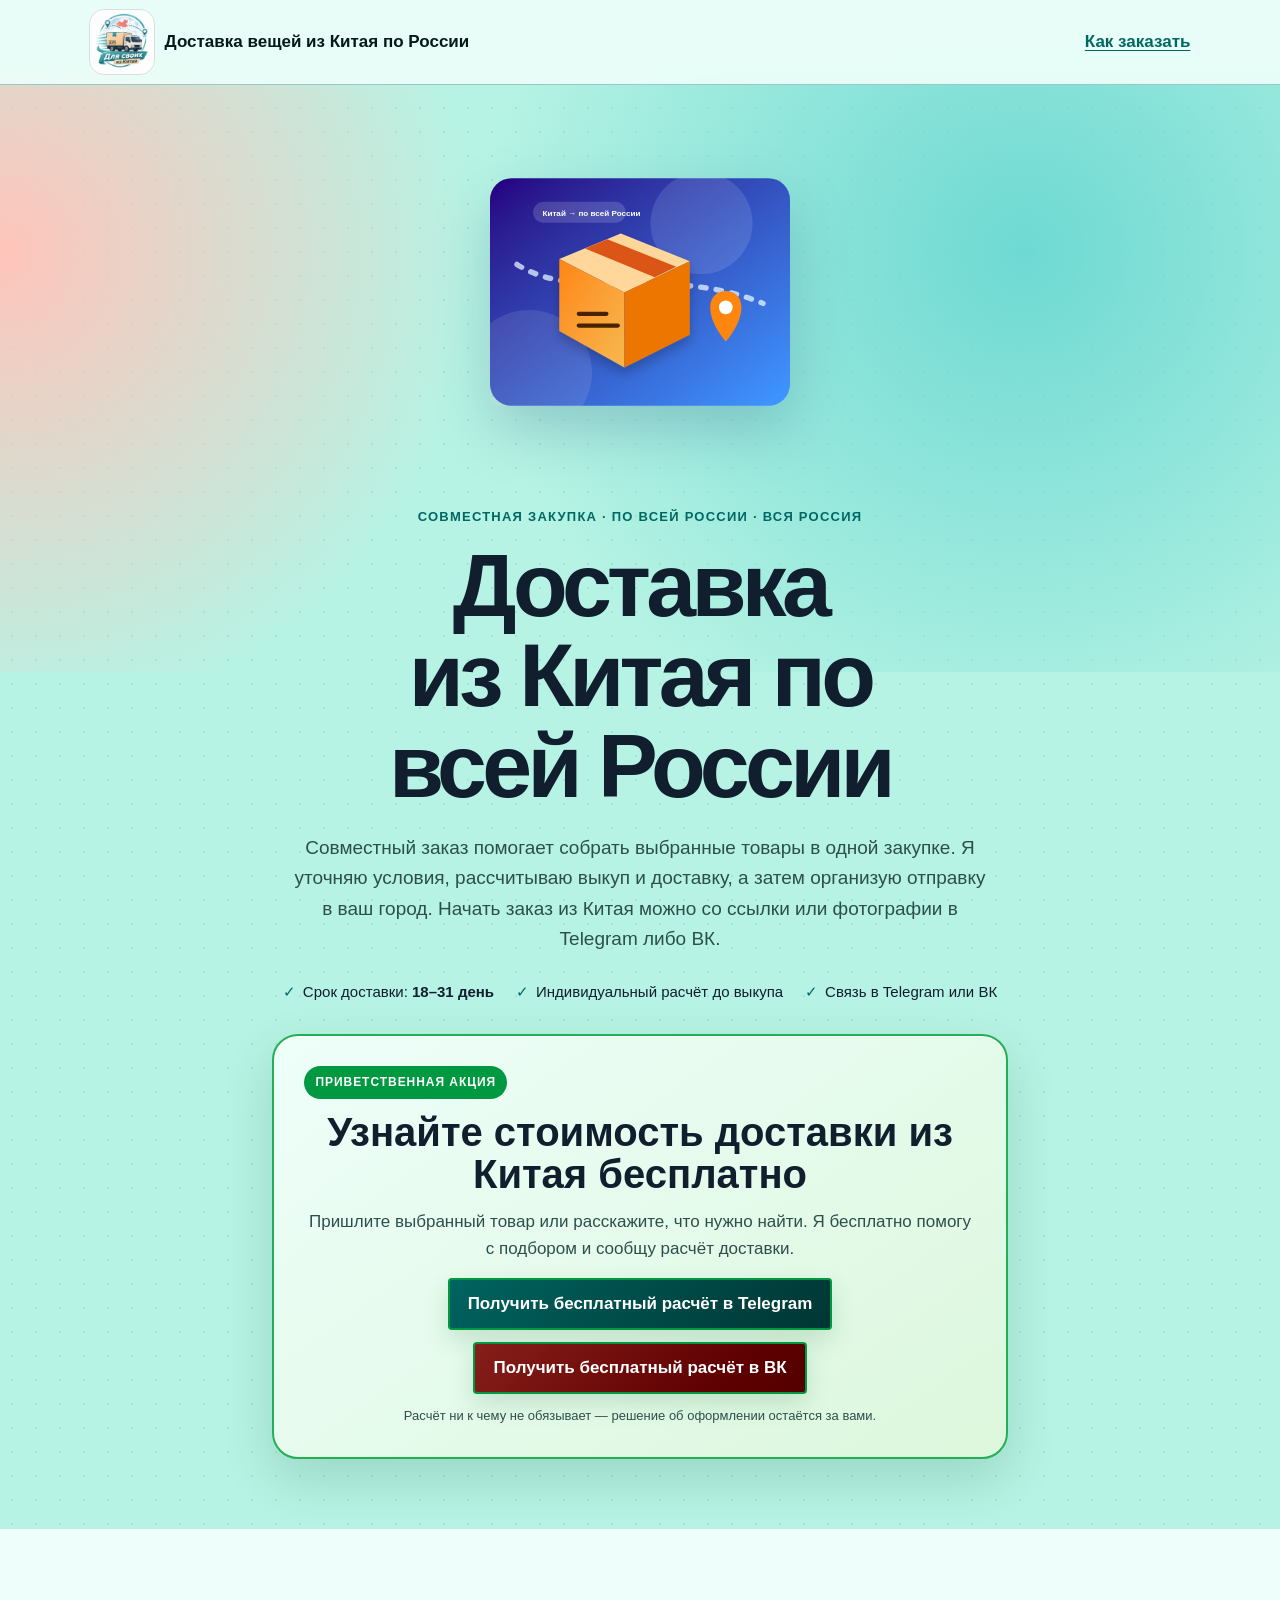
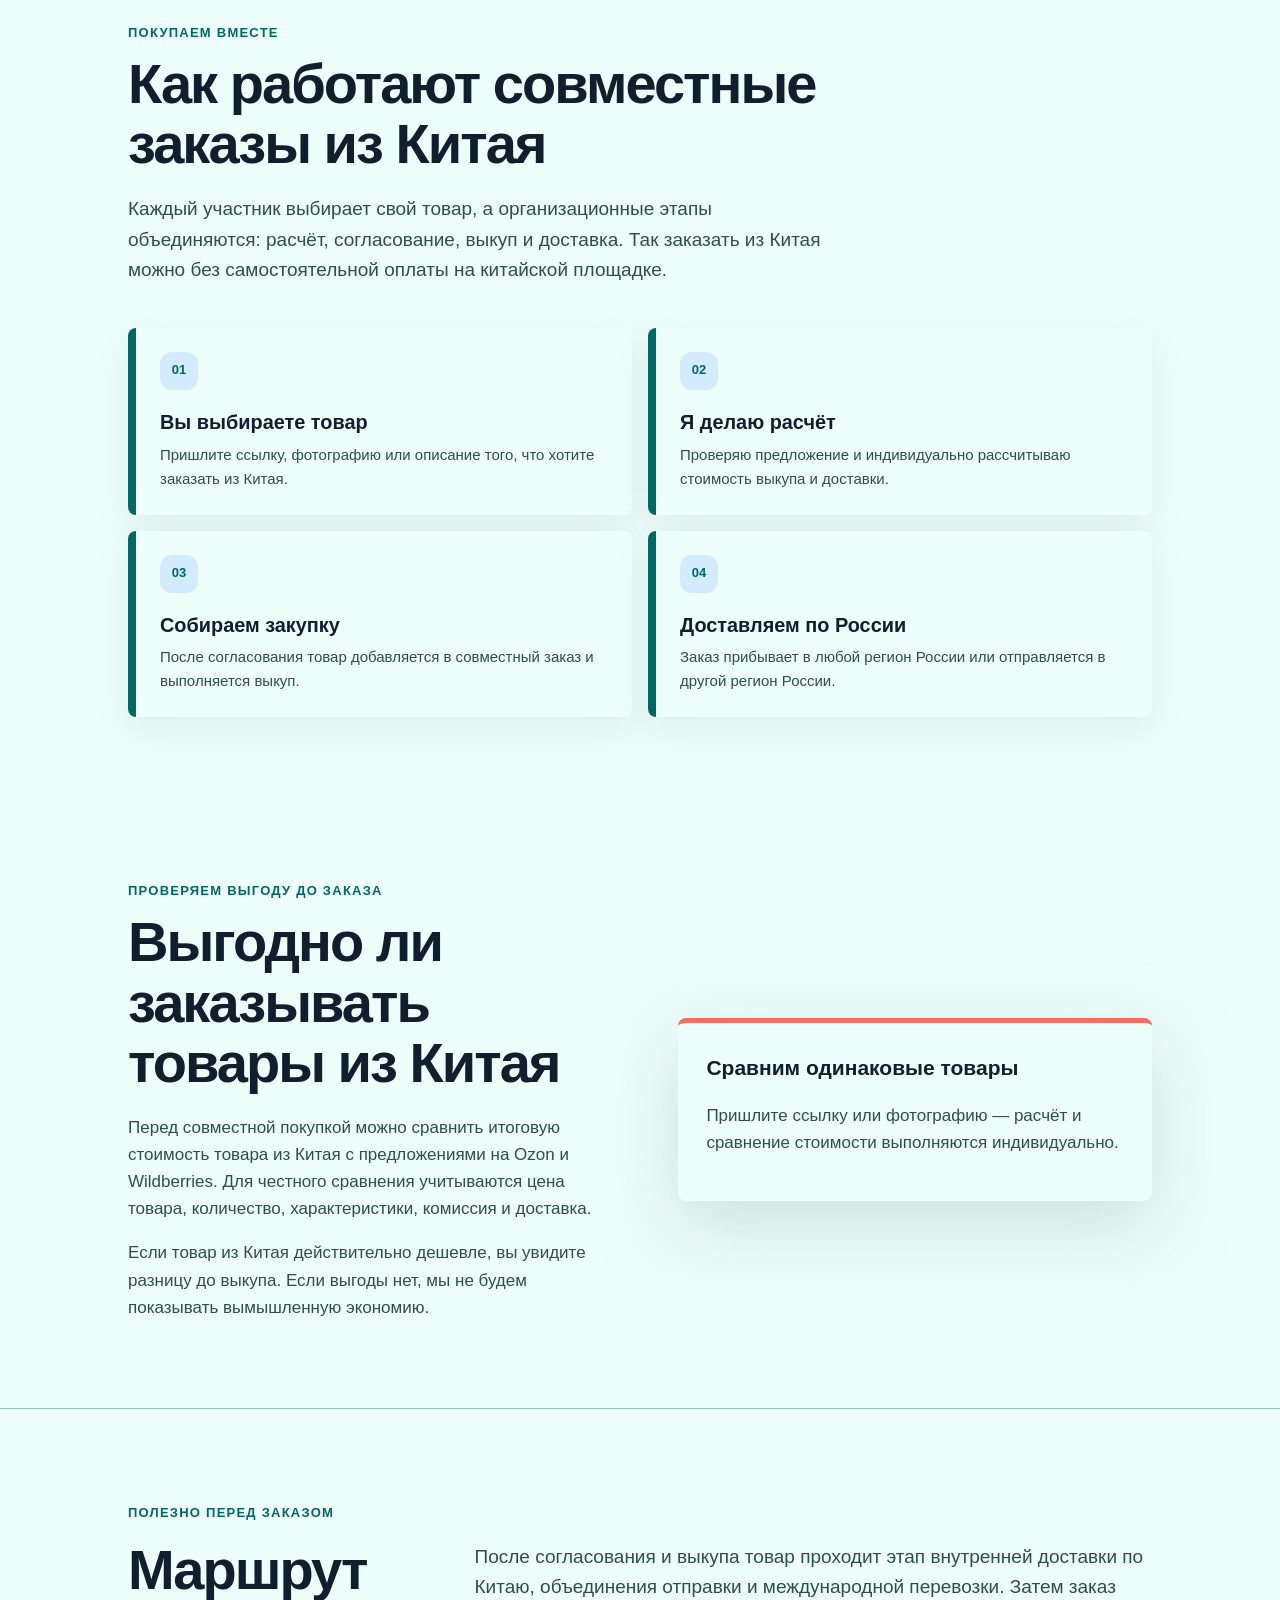
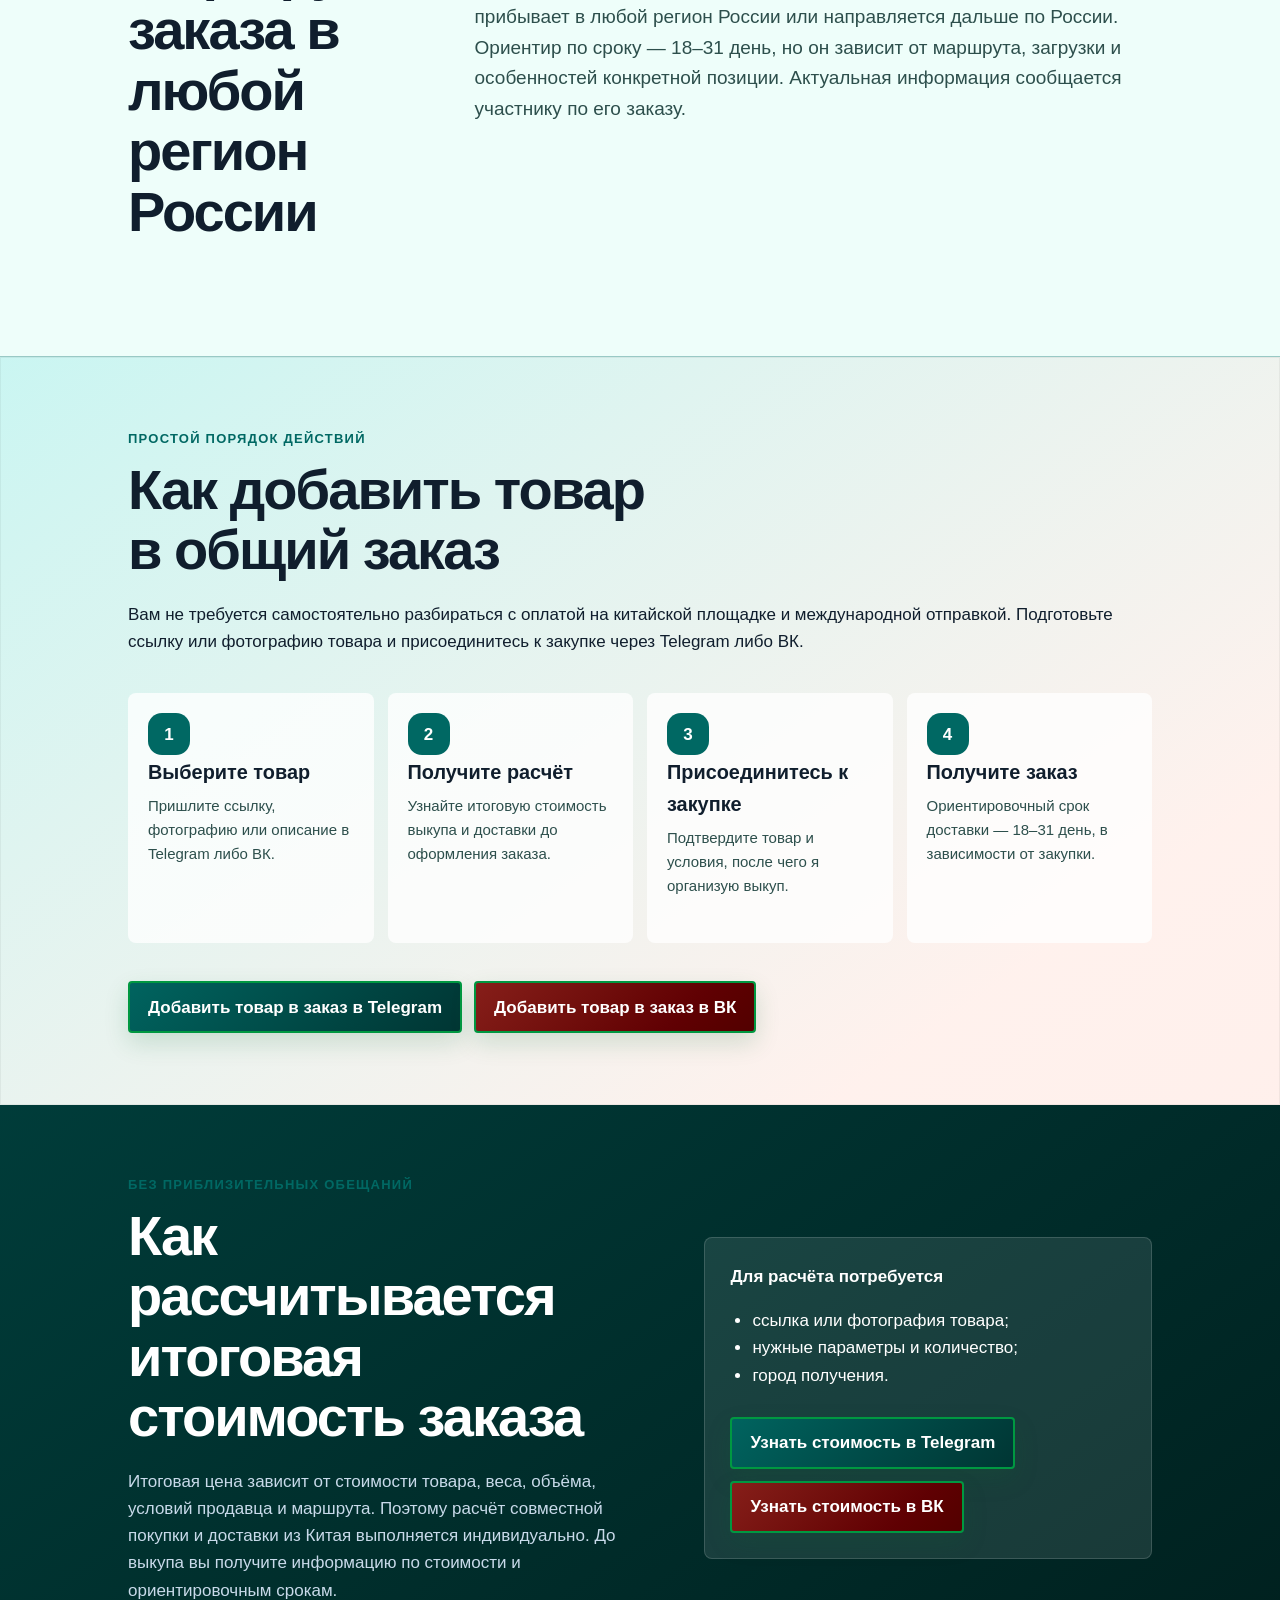
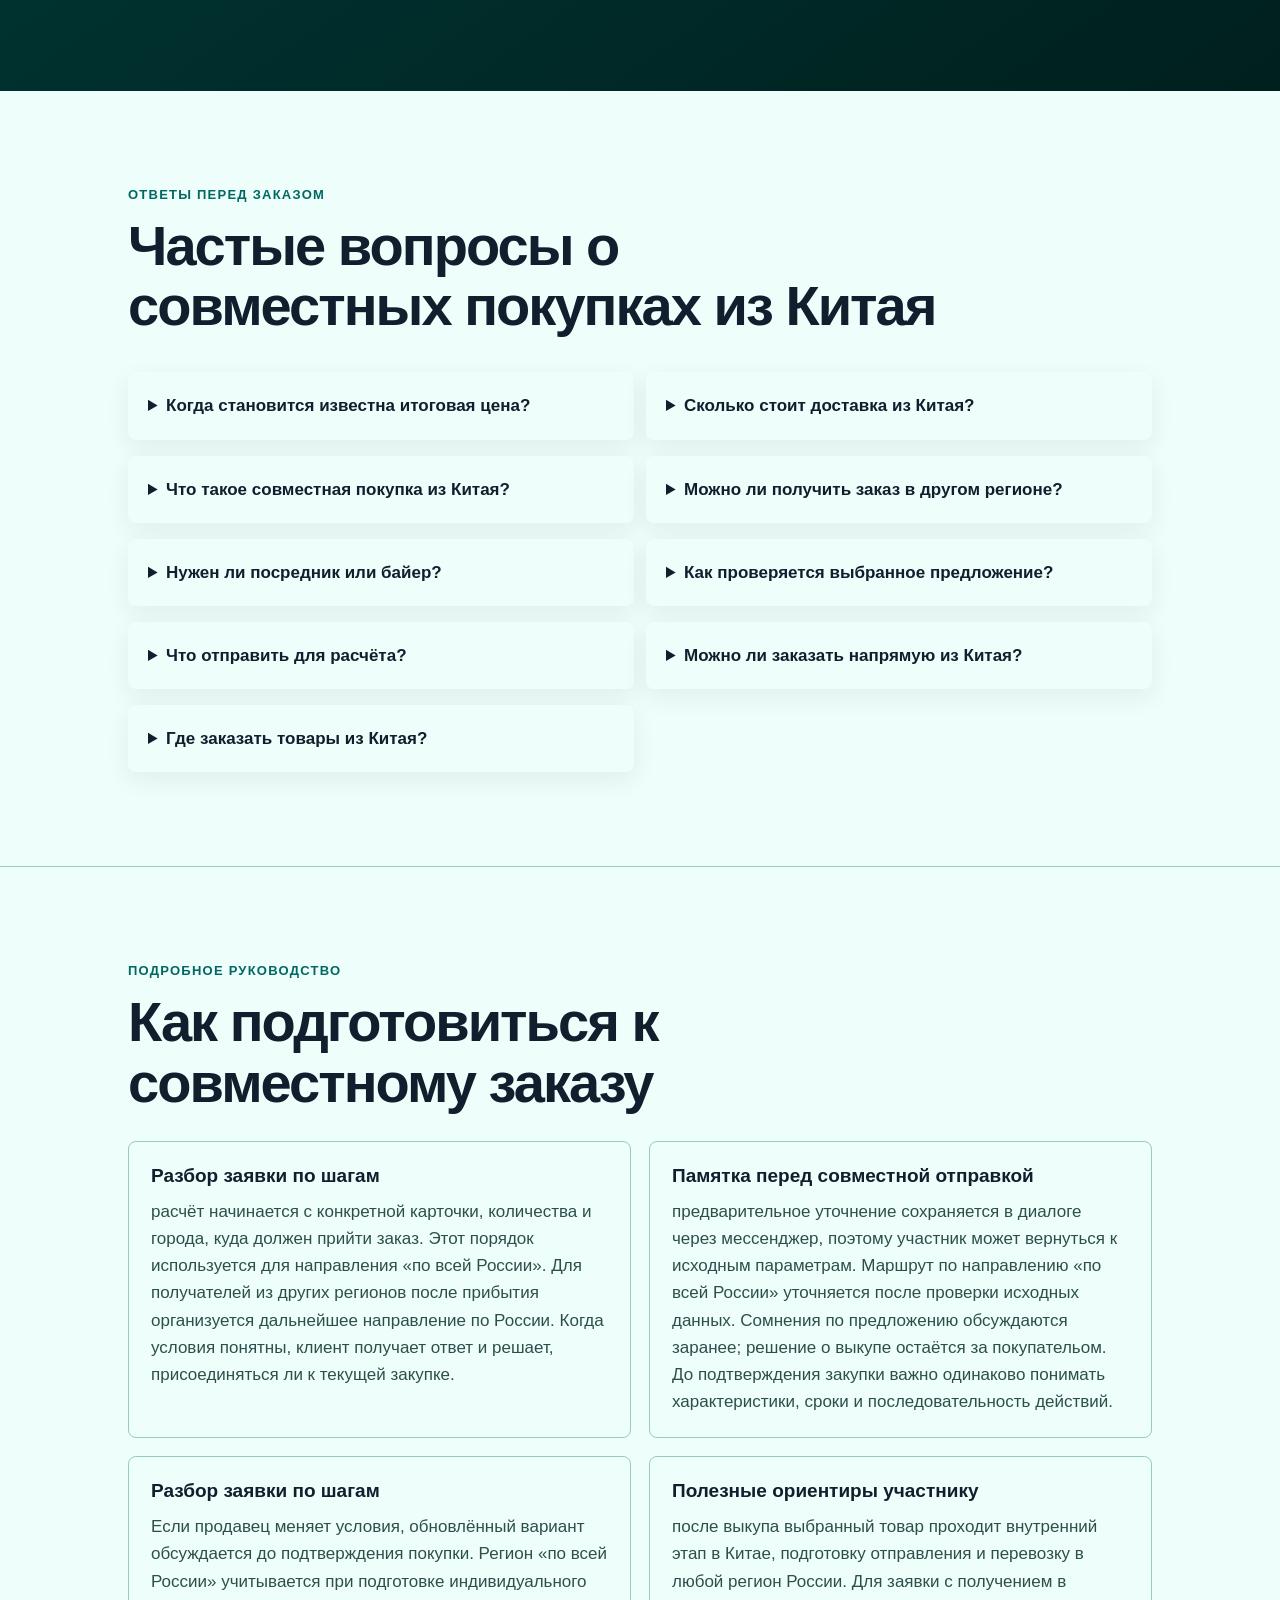
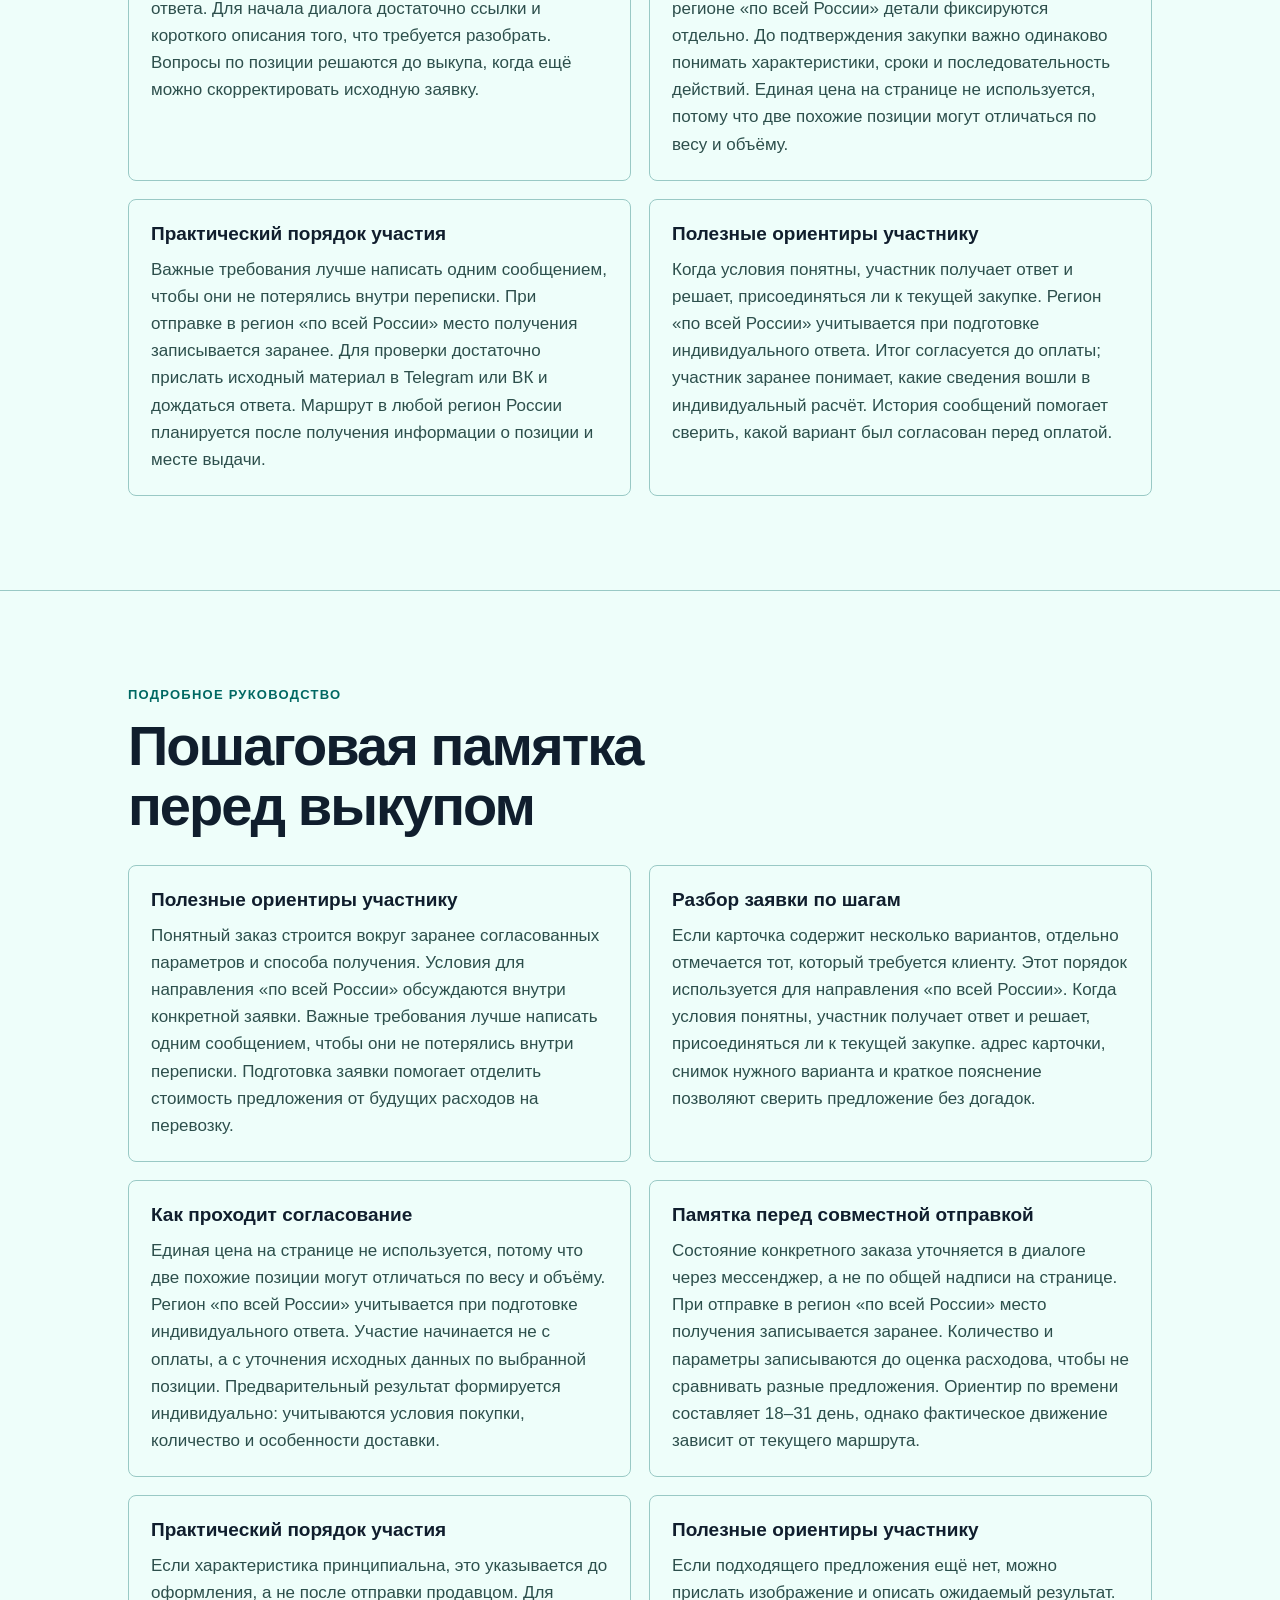
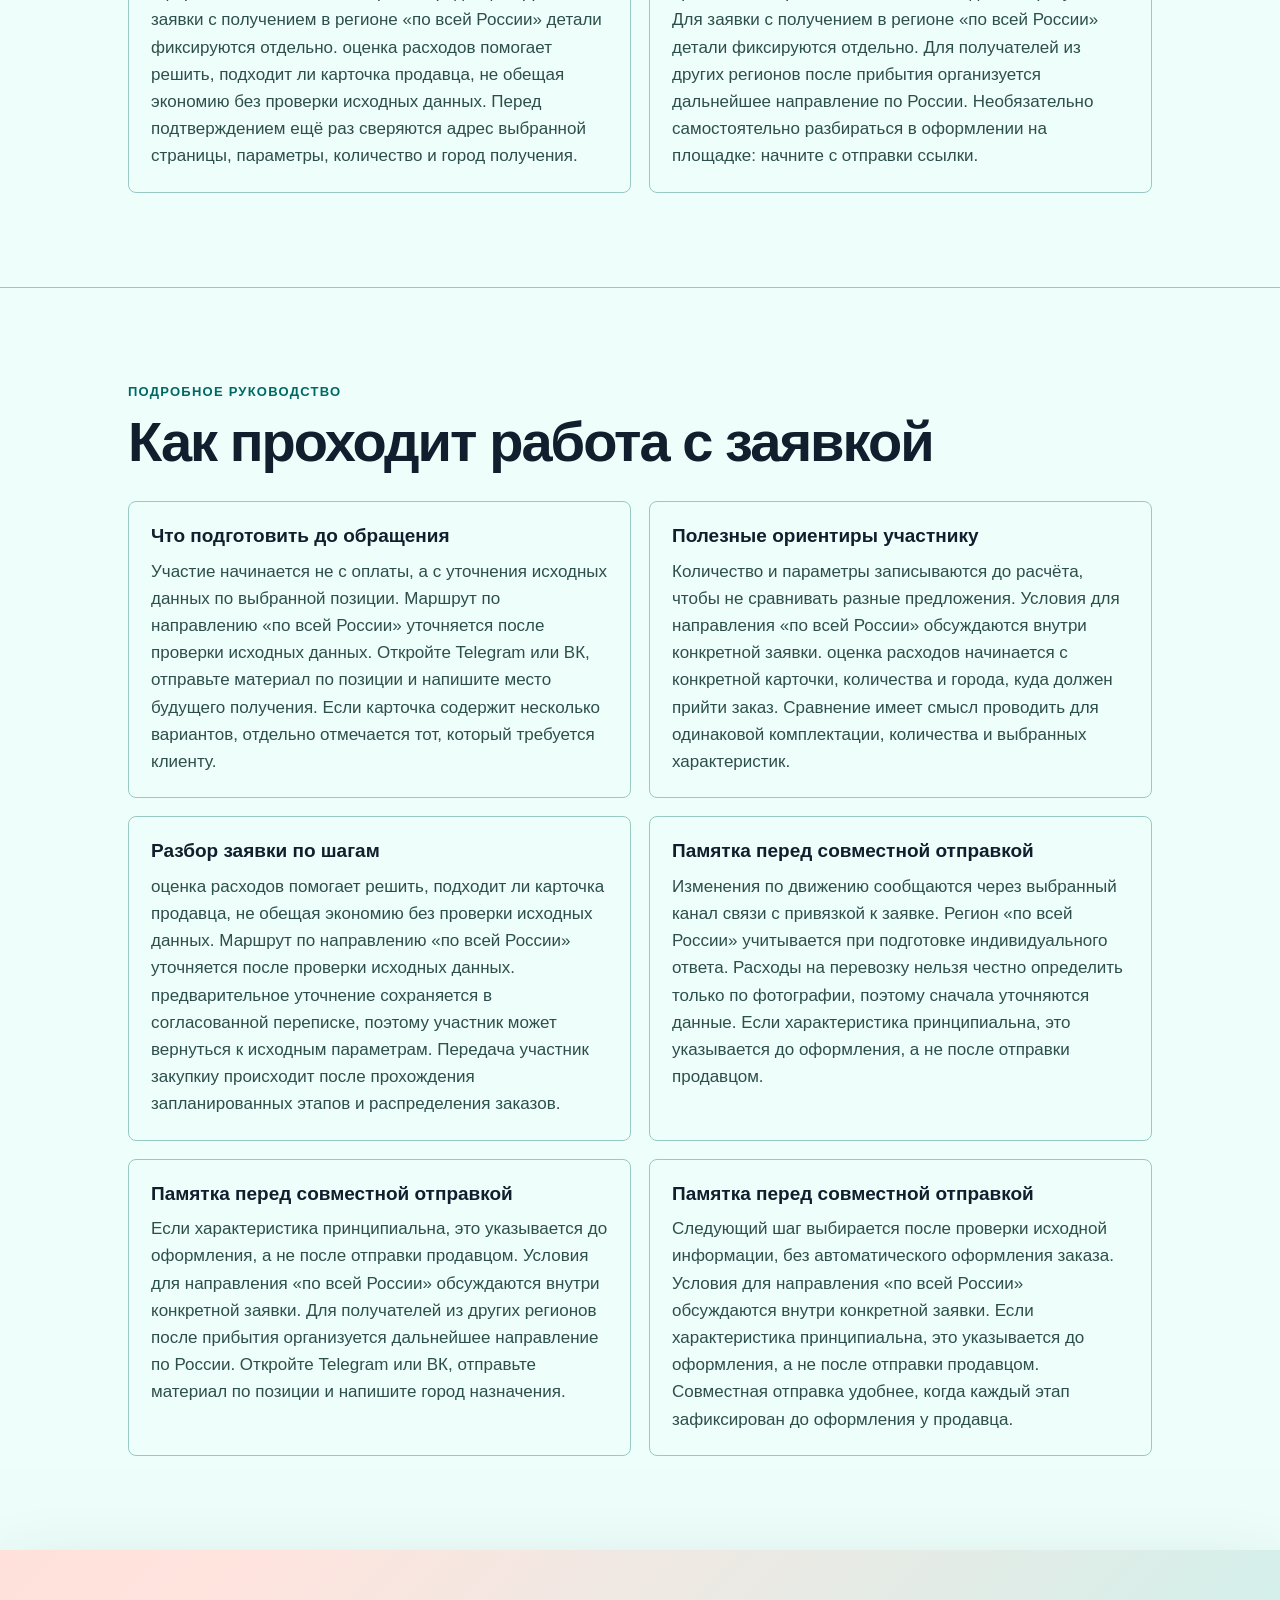
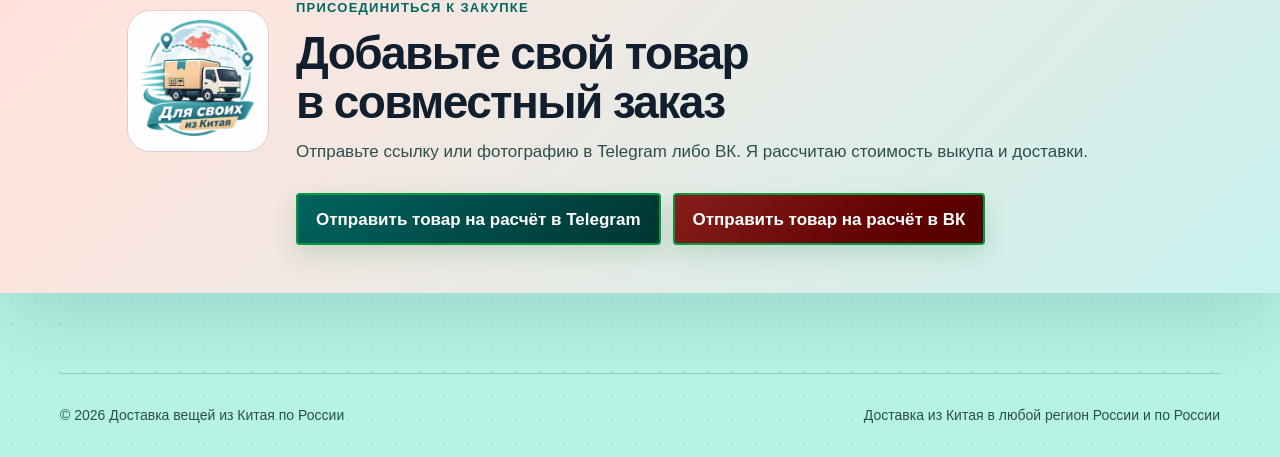
==== commit 359fc962: "Обновление сайта через SiteMaster" ====
--- a/index.html
+++ b/index.html
@@ -6,7 +6,7 @@
   <title>Доставка из Китая для совместных покупок</title>
   <meta name="description" content="Совместная доставка из Китая в любой регион России и по России: индивидуальный расчёт, согласование, выкуп и отправка заказа. Ориентировочный срок — 18–31 день.">
   <link rel="canonical" href="https://dostavka-iz-kitaya-161.vercel.app/">
-  <link rel="icon" href="/favicon.png" type="image/png" sizes="120x120">
+  <link rel="icon" href="/favicon.ico?v=truck-20260818" type="image/x-icon">
   <meta property="og:type" content="website">
   <meta property="og:title" content="Доставка из Китая для совместных заказов — Доставка вещей из Китая по России">
   <meta property="og:description" content="Совместные заказы из Китая: вы выбираете товар — я помогаю с расчётом, выкупом и доставкой в любой регион России и по всей России.">
@@ -63,7 +63,13 @@
           <li>Индивидуальный расчёт до выкупа</li>
           <li>Связь в Telegram или ВК</li>
         </ul>
-        <div class="cta-row"><a class="cta cta--tg" data-goal="telegram_hero" href="https://t.me/dlyasvoihchina" target="_blank" rel="noopener">Присоединиться к закупке в Telegram</a><a class="cta cta--vk" data-goal="vk_hero" href="https://vk.ru/dlyasvoihchina" target="_blank" rel="noopener">Присоединиться к закупке в ВК</a></div>
+        <aside class="promo" aria-labelledby="promo-title">
+          <span class="promo__badge">Приветственная акция</span>
+          <h2 id="promo-title">Узнайте стоимость доставки из Китая бесплатно</h2>
+          <p>Пришлите выбранный товар или расскажите, что нужно найти. Я бесплатно помогу с подбором и сообщу расчёт доставки.</p>
+          <div class="cta-row"><a class="cta cta--tg" data-goal="telegram_promo" href="https://t.me/dlyasvoihchina" target="_blank" rel="noopener">Получить бесплатный расчёт в Telegram</a><a class="cta cta--vk" data-goal="vk_promo" href="https://vk.ru/dlyasvoihchina" target="_blank" rel="noopener">Получить бесплатный расчёт в ВК</a></div>
+          <small>Расчёт ни к чему не обязывает — решение об оформлении остаётся за вами.</small>
+        </aside>
       </div>
       <div class="hero__visual"><img src="assets/cover.svg" alt="Доставка вещей из Китая по России: доставка из Китая в любой регион России"></div>
     </section></sm0565a9aab-298-4></sm0565a9aab-298-3></sm0565a9aab-298-2></sm0565a9aab-298-1></sm0565a9aab-287-4></sm0565a9aab-287-3></sm0565a9aab-287-2></sm0565a9aab-287-1></sm0565a9aab-276-4></sm0565a9aab-276-3></sm0565a9aab-276-2></sm0565a9aab-276-1></sm0565a9aab-265-4></sm0565a9aab-265-3></sm0565a9aab-265-2></sm0565a9aab-265-1></sm0565a9aab-254-4></sm0565a9aab-254-3></sm0565a9aab-254-2></sm0565a9aab-254-1></sm0565a9aab-243-4></sm0565a9aab-243-3></sm0565a9aab-243-2></sm0565a9aab-243-1></sm0565a9aab-232-4></sm0565a9aab-232-3></sm0565a9aab-232-2></sm0565a9aab-232-1></sm0565a9aab-221-4></sm0565a9aab-221-3></sm0565a9aab-221-2></sm0565a9aab-221-1></sm0565a9aab-210-4></sm0565a9aab-210-3></sm0565a9aab-210-2></sm0565a9aab-210-1></sm0565a9aab-199-4></sm0565a9aab-199-3></sm0565a9aab-199-2></sm0565a9aab-199-1></sm0565a9aab-188-4></sm0565a9aab-188-3></sm0565a9aab-188-2></sm0565a9aab-188-1></sm0565a9aab-177-4></sm0565a9aab-177-3></sm0565a9aab-177-2></sm0565a9aab-177-1></sm0565a9aab-166-4></sm0565a9aab-166-3></sm0565a9aab-166-2></sm0565a9aab-166-1></sm0565a9aab-155-4></sm0565a9aab-155-3></sm0565a9aab-155-2></sm0565a9aab-155-1></sm0565a9aab-144-4></sm0565a9aab-144-3></sm0565a9aab-144-2></sm0565a9aab-144-1></sm0565a9aab-133-4></sm0565a9aab-133-3></sm0565a9aab-133-2></sm0565a9aab-133-1></sm0565a9aab-122-4></sm0565a9aab-122-3></sm0565a9aab-122-2></sm0565a9aab-122-1></sm0565a9aab-111-4></sm0565a9aab-111-3></sm0565a9aab-111-2></sm0565a9aab-111-1></sm0565a9aab-100-4></sm0565a9aab-100-3></sm0565a9aab-100-2></sm0565a9aab-100-1></sm0565a9aab-89-4></sm0565a9aab-89-3></sm0565a9aab-89-2></sm0565a9aab-89-1></sm0565a9aab-78-4></sm0565a9aab-78-3></sm0565a9aab-78-2></sm0565a9aab-78-1></sm0565a9aab-67-4></sm0565a9aab-67-3></sm0565a9aab-67-2></sm0565a9aab-67-1></sm0565a9aab-56-4></sm0565a9aab-56-3></sm0565a9aab-56-2></sm0565a9aab-56-1></sm0565a9aab-45-4></sm0565a9aab-45-3></sm0565a9aab-45-2></sm0565a9aab-45-1></sm0565a9aab-34-4></sm0565a9aab-34-3></sm0565a9aab-34-2></sm0565a9aab-34-1></sm0565a9aab-23-4></sm0565a9aab-23-3></sm0565a9aab-23-2></sm0565a9aab-23-1></sm0565a9aab-12-4></sm0565a9aab-12-3></sm0565a9aab-12-2></sm0565a9aab-12-1></sm0565a9aab-1-4></sm0565a9aab-1-3></sm0565a9aab-1-2></sm0565a9aab-1-1>
--- a/styles.css
+++ b/styles.css
@@ -39,147 +39,172 @@
 body.profile-4 .section h2, body.profile-8 .section h2 { --e184b73747-361-1:ue184b737471691;--e184b73747-361-2:ue184b737471692;--e184b73747-361-3:ue184b737471693;--e184b73747-361-4:ue184b737471694;--e184b73747-361-5:ue184b737471695;--e184b73747-361-6:ue184b737471696;--e184b73747-361-7:ue184b737471697;--e184b73747-361-8:ue184b737471698;--e184b73747-361-9:ue184b737471699;--e184b73747-361-10:ue184b73747169a;--e184b73747-361-11:ue184b73747169b;--e184b73747-361-12:ue184b73747169c;--e184b73747-361-13:ue184b73747169d;--e184b73747-361-14:ue184b73747169e;--e184b73747-361-15:ue184b73747169f;--e184b73747-361-16:ue184b7374716910;max-width: 28ch; }
 body.profile-5 .platform-grid, body.profile-7 .platform-grid { --e184b73747-362-1:ue184b7374716a1;--e184b73747-362-2:ue184b7374716a2;--e184b73747-362-3:ue184b7374716a3;--e184b73747-362-4:ue184b7374716a4;--e184b73747-362-5:ue184b7374716a5;--e184b73747-362-6:ue184b7374716a6;--e184b73747-362-7:ue184b7374716a7;--e184b73747-362-8:ue184b7374716a8;--e184b73747-362-9:ue184b7374716a9;--e184b73747-362-10:ue184b7374716aa;--e184b73747-362-11:ue184b7374716ab;--e184b73747-362-12:ue184b7374716ac;--e184b73747-362-13:ue184b7374716ad;--e184b73747-362-14:ue184b7374716ae;--e184b73747-362-15:ue184b7374716af;--e184b73747-362-16:ue184b7374716a10;grid-template-columns: 1fr 1fr; }
 body.profile-6 .section--comparison { --e184b73747-363-1:ue184b7374716b1;--e184b73747-363-2:ue184b7374716b2;--e184b73747-363-3:ue184b7374716b3;--e184b73747-363-4:ue184b7374716b4;--e184b73747-363-5:ue184b7374716b5;--e184b73747-363-6:ue184b7374716b6;--e184b73747-363-7:ue184b7374716b7;--e184b73747-363-8:ue184b7374716b8;--e184b73747-363-9:ue184b7374716b9;--e184b73747-363-10:ue184b7374716ba;--e184b73747-363-11:ue184b7374716bb;--e184b73747-363-12:ue184b7374716bc;--e184b73747-363-13:ue184b7374716bd;--e184b73747-363-14:ue184b7374716be;--e184b73747-363-15:ue184b7374716bf;--e184b73747-363-16:ue184b7374716b10;background: linear-gradient(145deg, oklch(.95 .04 285), oklch(.98 .03 35)); }
+.promo {
+  --e184b73747-364-1:ue184b7374716c1;--e184b73747-364-2:ue184b7374716c2;--e184b73747-364-3:ue184b7374716c3;--e184b73747-364-4:ue184b7374716c4;--e184b73747-364-5:ue184b7374716c5;--e184b73747-364-6:ue184b7374716c6;--e184b73747-364-7:ue184b7374716c7;--e184b73747-364-8:ue184b7374716c8;--e184b73747-364-9:ue184b7374716c9;--e184b73747-364-10:ue184b7374716ca;--e184b73747-364-11:ue184b7374716cb;--e184b73747-364-12:ue184b7374716cc;--e184b73747-364-13:ue184b7374716cd;--e184b73747-364-14:ue184b7374716ce;--e184b73747-364-15:ue184b7374716cf;--e184b73747-364-16:ue184b7374716c10;display: grid;
+  --e184b73747-365-1:ue184b7374716d1;--e184b73747-365-2:ue184b7374716d2;--e184b73747-365-3:ue184b7374716d3;--e184b73747-365-4:ue184b7374716d4;--e184b73747-365-5:ue184b7374716d5;--e184b73747-365-6:ue184b7374716d6;--e184b73747-365-7:ue184b7374716d7;--e184b73747-365-8:ue184b7374716d8;--e184b73747-365-9:ue184b7374716d9;--e184b73747-365-10:ue184b7374716da;--e184b73747-365-11:ue184b7374716db;--e184b73747-365-12:ue184b7374716dc;--e184b73747-365-13:ue184b7374716dd;--e184b73747-365-14:ue184b7374716de;--e184b73747-365-15:ue184b7374716df;--e184b73747-365-16:ue184b7374716d10;gap: 12px;
+  --e184b73747-366-1:ue184b7374716e1;--e184b73747-366-2:ue184b7374716e2;--e184b73747-366-3:ue184b7374716e3;--e184b73747-366-4:ue184b7374716e4;--e184b73747-366-5:ue184b7374716e5;--e184b73747-366-6:ue184b7374716e6;--e184b73747-366-7:ue184b7374716e7;--e184b73747-366-8:ue184b7374716e8;--e184b73747-366-9:ue184b7374716e9;--e184b73747-366-10:ue184b7374716ea;--e184b73747-366-11:ue184b7374716eb;--e184b73747-366-12:ue184b7374716ec;--e184b73747-366-13:ue184b7374716ed;--e184b73747-366-14:ue184b7374716ee;--e184b73747-366-15:ue184b7374716ef;--e184b73747-366-16:ue184b7374716e10;margin-top: 30px;
+  --e184b73747-367-1:ue184b7374716f1;--e184b73747-367-2:ue184b7374716f2;--e184b73747-367-3:ue184b7374716f3;--e184b73747-367-4:ue184b7374716f4;--e184b73747-367-5:ue184b7374716f5;--e184b73747-367-6:ue184b7374716f6;--e184b73747-367-7:ue184b7374716f7;--e184b73747-367-8:ue184b7374716f8;--e184b73747-367-9:ue184b7374716f9;--e184b73747-367-10:ue184b7374716fa;--e184b73747-367-11:ue184b7374716fb;--e184b73747-367-12:ue184b7374716fc;--e184b73747-367-13:ue184b7374716fd;--e184b73747-367-14:ue184b7374716fe;--e184b73747-367-15:ue184b7374716ff;--e184b73747-367-16:ue184b7374716f10;padding: clamp(20px, 3vw, 30px);
+  --e184b73747-368-1:ue184b737471701;--e184b73747-368-2:ue184b737471702;--e184b73747-368-3:ue184b737471703;--e184b73747-368-4:ue184b737471704;--e184b73747-368-5:ue184b737471705;--e184b73747-368-6:ue184b737471706;--e184b73747-368-7:ue184b737471707;--e184b73747-368-8:ue184b737471708;--e184b73747-368-9:ue184b737471709;--e184b73747-368-10:ue184b73747170a;--e184b73747-368-11:ue184b73747170b;--e184b73747-368-12:ue184b73747170c;--e184b73747-368-13:ue184b73747170d;--e184b73747-368-14:ue184b73747170e;--e184b73747-368-15:ue184b73747170f;--e184b73747-368-16:ue184b7374717010;border: 2px solid oklch(.66 .17 150);
+  --e184b73747-369-1:ue184b737471711;--e184b73747-369-2:ue184b737471712;--e184b73747-369-3:ue184b737471713;--e184b73747-369-4:ue184b737471714;--e184b73747-369-5:ue184b737471715;--e184b73747-369-6:ue184b737471716;--e184b73747-369-7:ue184b737471717;--e184b73747-369-8:ue184b737471718;--e184b73747-369-9:ue184b737471719;--e184b73747-369-10:ue184b73747171a;--e184b73747-369-11:ue184b73747171b;--e184b73747-369-12:ue184b73747171c;--e184b73747-369-13:ue184b73747171d;--e184b73747-369-14:ue184b73747171e;--e184b73747-369-15:ue184b73747171f;--e184b73747-369-16:ue184b7374717110;border-radius: 26px;
+  --e184b73747-370-1:ue184b737471721;--e184b73747-370-2:ue184b737471722;--e184b73747-370-3:ue184b737471723;--e184b73747-370-4:ue184b737471724;--e184b73747-370-5:ue184b737471725;--e184b73747-370-6:ue184b737471726;--e184b73747-370-7:ue184b737471727;--e184b73747-370-8:ue184b737471728;--e184b73747-370-9:ue184b737471729;--e184b73747-370-10:ue184b73747172a;--e184b73747-370-11:ue184b73747172b;--e184b73747-370-12:ue184b73747172c;--e184b73747-370-13:ue184b73747172d;--e184b73747-370-14:ue184b73747172e;--e184b73747-370-15:ue184b73747172f;--e184b73747-370-16:ue184b7374717210;background: linear-gradient(145deg, var(--surface), oklch(.95 .045 145));
+  --e184b73747-371-1:ue184b737471731;--e184b73747-371-2:ue184b737471732;--e184b73747-371-3:ue184b737471733;--e184b73747-371-4:ue184b737471734;--e184b73747-371-5:ue184b737471735;--e184b73747-371-6:ue184b737471736;--e184b73747-371-7:ue184b737471737;--e184b73747-371-8:ue184b737471738;--e184b73747-371-9:ue184b737471739;--e184b73747-371-10:ue184b73747173a;--e184b73747-371-11:ue184b73747173b;--e184b73747-371-12:ue184b73747173c;--e184b73747-371-13:ue184b73747173d;--e184b73747-371-14:ue184b73747173e;--e184b73747-371-15:ue184b73747173f;--e184b73747-371-16:ue184b7374717310;box-shadow: 0 20px 50px oklch(.35 .08 150 / .16), inset 0 1px white;
+}
+.promo__badge {
+  --e184b73747-372-1:ue184b737471741;--e184b73747-372-2:ue184b737471742;--e184b73747-372-3:ue184b737471743;--e184b73747-372-4:ue184b737471744;--e184b73747-372-5:ue184b737471745;--e184b73747-372-6:ue184b737471746;--e184b73747-372-7:ue184b737471747;--e184b73747-372-8:ue184b737471748;--e184b73747-372-9:ue184b737471749;--e184b73747-372-10:ue184b73747174a;--e184b73747-372-11:ue184b73747174b;--e184b73747-372-12:ue184b73747174c;--e184b73747-372-13:ue184b73747174d;--e184b73747-372-14:ue184b73747174e;--e184b73747-372-15:ue184b73747174f;--e184b73747-372-16:ue184b7374717410;justify-self: start;
+  --e184b73747-373-1:ue184b737471751;--e184b73747-373-2:ue184b737471752;--e184b73747-373-3:ue184b737471753;--e184b73747-373-4:ue184b737471754;--e184b73747-373-5:ue184b737471755;--e184b73747-373-6:ue184b737471756;--e184b73747-373-7:ue184b737471757;--e184b73747-373-8:ue184b737471758;--e184b73747-373-9:ue184b737471759;--e184b73747-373-10:ue184b73747175a;--e184b73747-373-11:ue184b73747175b;--e184b73747-373-12:ue184b73747175c;--e184b73747-373-13:ue184b73747175d;--e184b73747-373-14:ue184b73747175e;--e184b73747-373-15:ue184b73747175f;--e184b73747-373-16:ue184b7374717510;padding: 7px 11px;
+  --e184b73747-374-1:ue184b737471761;--e184b73747-374-2:ue184b737471762;--e184b73747-374-3:ue184b737471763;--e184b73747-374-4:ue184b737471764;--e184b73747-374-5:ue184b737471765;--e184b73747-374-6:ue184b737471766;--e184b73747-374-7:ue184b737471767;--e184b73747-374-8:ue184b737471768;--e184b73747-374-9:ue184b737471769;--e184b73747-374-10:ue184b73747176a;--e184b73747-374-11:ue184b73747176b;--e184b73747-374-12:ue184b73747176c;--e184b73747-374-13:ue184b73747176d;--e184b73747-374-14:ue184b73747176e;--e184b73747-374-15:ue184b73747176f;--e184b73747-374-16:ue184b7374717610;border-radius: 999px;
+  --e184b73747-375-1:ue184b737471771;--e184b73747-375-2:ue184b737471772;--e184b73747-375-3:ue184b737471773;--e184b73747-375-4:ue184b737471774;--e184b73747-375-5:ue184b737471775;--e184b73747-375-6:ue184b737471776;--e184b73747-375-7:ue184b737471777;--e184b73747-375-8:ue184b737471778;--e184b73747-375-9:ue184b737471779;--e184b73747-375-10:ue184b73747177a;--e184b73747-375-11:ue184b73747177b;--e184b73747-375-12:ue184b73747177c;--e184b73747-375-13:ue184b73747177d;--e184b73747-375-14:ue184b73747177e;--e184b73747-375-15:ue184b73747177f;--e184b73747-375-16:ue184b7374717710;background: oklch(.59 .17 150);
+  --e184b73747-376-1:ue184b737471781;--e184b73747-376-2:ue184b737471782;--e184b73747-376-3:ue184b737471783;--e184b73747-376-4:ue184b737471784;--e184b73747-376-5:ue184b737471785;--e184b73747-376-6:ue184b737471786;--e184b73747-376-7:ue184b737471787;--e184b73747-376-8:ue184b737471788;--e184b73747-376-9:ue184b737471789;--e184b73747-376-10:ue184b73747178a;--e184b73747-376-11:ue184b73747178b;--e184b73747-376-12:ue184b73747178c;--e184b73747-376-13:ue184b73747178d;--e184b73747-376-14:ue184b73747178e;--e184b73747-376-15:ue184b73747178f;--e184b73747-376-16:ue184b7374717810;color: white;
+  --e184b73747-377-1:ue184b737471791;--e184b73747-377-2:ue184b737471792;--e184b73747-377-3:ue184b737471793;--e184b73747-377-4:ue184b737471794;--e184b73747-377-5:ue184b737471795;--e184b73747-377-6:ue184b737471796;--e184b73747-377-7:ue184b737471797;--e184b73747-377-8:ue184b737471798;--e184b73747-377-9:ue184b737471799;--e184b73747-377-10:ue184b73747179a;--e184b73747-377-11:ue184b73747179b;--e184b73747-377-12:ue184b73747179c;--e184b73747-377-13:ue184b73747179d;--e184b73747-377-14:ue184b73747179e;--e184b73747-377-15:ue184b73747179f;--e184b73747-377-16:ue184b7374717910;font-size: 12px;
+  --e184b73747-378-1:ue184b7374717a1;--e184b73747-378-2:ue184b7374717a2;--e184b73747-378-3:ue184b7374717a3;--e184b73747-378-4:ue184b7374717a4;--e184b73747-378-5:ue184b7374717a5;--e184b73747-378-6:ue184b7374717a6;--e184b73747-378-7:ue184b7374717a7;--e184b73747-378-8:ue184b7374717a8;--e184b73747-378-9:ue184b7374717a9;--e184b73747-378-10:ue184b7374717aa;--e184b73747-378-11:ue184b7374717ab;--e184b73747-378-12:ue184b7374717ac;--e184b73747-378-13:ue184b7374717ad;--e184b73747-378-14:ue184b7374717ae;--e184b73747-378-15:ue184b7374717af;--e184b73747-378-16:ue184b7374717a10;font-weight: 850;
+  --e184b73747-379-1:ue184b7374717b1;--e184b73747-379-2:ue184b7374717b2;--e184b73747-379-3:ue184b7374717b3;--e184b73747-379-4:ue184b7374717b4;--e184b73747-379-5:ue184b7374717b5;--e184b73747-379-6:ue184b7374717b6;--e184b73747-379-7:ue184b7374717b7;--e184b73747-379-8:ue184b7374717b8;--e184b73747-379-9:ue184b7374717b9;--e184b73747-379-10:ue184b7374717ba;--e184b73747-379-11:ue184b7374717bb;--e184b73747-379-12:ue184b7374717bc;--e184b73747-379-13:ue184b7374717bd;--e184b73747-379-14:ue184b7374717be;--e184b73747-379-15:ue184b7374717bf;--e184b73747-379-16:ue184b7374717b10;letter-spacing: .08em;
+  --e184b73747-380-1:ue184b7374717c1;--e184b73747-380-2:ue184b7374717c2;--e184b73747-380-3:ue184b7374717c3;--e184b73747-380-4:ue184b7374717c4;--e184b73747-380-5:ue184b7374717c5;--e184b73747-380-6:ue184b7374717c6;--e184b73747-380-7:ue184b7374717c7;--e184b73747-380-8:ue184b7374717c8;--e184b73747-380-9:ue184b7374717c9;--e184b73747-380-10:ue184b7374717ca;--e184b73747-380-11:ue184b7374717cb;--e184b73747-380-12:ue184b7374717cc;--e184b73747-380-13:ue184b7374717cd;--e184b73747-380-14:ue184b7374717ce;--e184b73747-380-15:ue184b7374717cf;--e184b73747-380-16:ue184b7374717c10;text-transform: uppercase;
+}
+.promo h2 { --e184b73747-381-1:ue184b7374717d1;--e184b73747-381-2:ue184b7374717d2;--e184b73747-381-3:ue184b7374717d3;--e184b73747-381-4:ue184b7374717d4;--e184b73747-381-5:ue184b7374717d5;--e184b73747-381-6:ue184b7374717d6;--e184b73747-381-7:ue184b7374717d7;--e184b73747-381-8:ue184b7374717d8;--e184b73747-381-9:ue184b7374717d9;--e184b73747-381-10:ue184b7374717da;--e184b73747-381-11:ue184b7374717db;--e184b73747-381-12:ue184b7374717dc;--e184b73747-381-13:ue184b7374717dd;--e184b73747-381-14:ue184b7374717de;--e184b73747-381-15:ue184b7374717df;--e184b73747-381-16:ue184b7374717d10;margin: 0; --e184b73747-382-1:ue184b7374717e1;--e184b73747-382-2:ue184b7374717e2;--e184b73747-382-3:ue184b7374717e3;--e184b73747-382-4:ue184b7374717e4;--e184b73747-382-5:ue184b7374717e5;--e184b73747-382-6:ue184b7374717e6;--e184b73747-382-7:ue184b7374717e7;--e184b73747-382-8:ue184b7374717e8;--e184b73747-382-9:ue184b7374717e9;--e184b73747-382-10:ue184b7374717ea;--e184b73747-382-11:ue184b7374717eb;--e184b73747-382-12:ue184b7374717ec;--e184b73747-382-13:ue184b7374717ed;--e184b73747-382-14:ue184b7374717ee;--e184b73747-382-15:ue184b7374717ef;--e184b73747-382-16:ue184b7374717e10;font-size: clamp(26px, 3.2vw, 40px); --e184b73747-383-1:ue184b7374717f1;--e184b73747-383-2:ue184b7374717f2;--e184b73747-383-3:ue184b7374717f3;--e184b73747-383-4:ue184b7374717f4;--e184b73747-383-5:ue184b7374717f5;--e184b73747-383-6:ue184b7374717f6;--e184b73747-383-7:ue184b7374717f7;--e184b73747-383-8:ue184b7374717f8;--e184b73747-383-9:ue184b7374717f9;--e184b73747-383-10:ue184b7374717fa;--e184b73747-383-11:ue184b7374717fb;--e184b73747-383-12:ue184b7374717fc;--e184b73747-383-13:ue184b7374717fd;--e184b73747-383-14:ue184b7374717fe;--e184b73747-383-15:ue184b7374717ff;--e184b73747-383-16:ue184b7374717f10;line-height: 1.06; }
+.promo p { --e184b73747-384-1:ue184b737471801;--e184b73747-384-2:ue184b737471802;--e184b73747-384-3:ue184b737471803;--e184b73747-384-4:ue184b737471804;--e184b73747-384-5:ue184b737471805;--e184b73747-384-6:ue184b737471806;--e184b73747-384-7:ue184b737471807;--e184b73747-384-8:ue184b737471808;--e184b73747-384-9:ue184b737471809;--e184b73747-384-10:ue184b73747180a;--e184b73747-384-11:ue184b73747180b;--e184b73747-384-12:ue184b73747180c;--e184b73747-384-13:ue184b73747180d;--e184b73747-384-14:ue184b73747180e;--e184b73747-384-15:ue184b73747180f;--e184b73747-384-16:ue184b7374718010;margin: 0; --e184b73747-385-1:ue184b737471811;--e184b73747-385-2:ue184b737471812;--e184b73747-385-3:ue184b737471813;--e184b73747-385-4:ue184b737471814;--e184b73747-385-5:ue184b737471815;--e184b73747-385-6:ue184b737471816;--e184b73747-385-7:ue184b737471817;--e184b73747-385-8:ue184b737471818;--e184b73747-385-9:ue184b737471819;--e184b73747-385-10:ue184b73747181a;--e184b73747-385-11:ue184b73747181b;--e184b73747-385-12:ue184b73747181c;--e184b73747-385-13:ue184b73747181d;--e184b73747-385-14:ue184b73747181e;--e184b73747-385-15:ue184b73747181f;--e184b73747-385-16:ue184b7374718110;color: var(--muted); --e184b73747-386-1:ue184b737471821;--e184b73747-386-2:ue184b737471822;--e184b73747-386-3:ue184b737471823;--e184b73747-386-4:ue184b737471824;--e184b73747-386-5:ue184b737471825;--e184b73747-386-6:ue184b737471826;--e184b73747-386-7:ue184b737471827;--e184b73747-386-8:ue184b737471828;--e184b73747-386-9:ue184b737471829;--e184b73747-386-10:ue184b73747182a;--e184b73747-386-11:ue184b73747182b;--e184b73747-386-12:ue184b73747182c;--e184b73747-386-13:ue184b73747182d;--e184b73747-386-14:ue184b73747182e;--e184b73747-386-15:ue184b73747182f;--e184b73747-386-16:ue184b7374718210;font-size: 17px; }
+.promo small { --e184b73747-387-1:ue184b737471831;--e184b73747-387-2:ue184b737471832;--e184b73747-387-3:ue184b737471833;--e184b73747-387-4:ue184b737471834;--e184b73747-387-5:ue184b737471835;--e184b73747-387-6:ue184b737471836;--e184b73747-387-7:ue184b737471837;--e184b73747-387-8:ue184b737471838;--e184b73747-387-9:ue184b737471839;--e184b73747-387-10:ue184b73747183a;--e184b73747-387-11:ue184b73747183b;--e184b73747-387-12:ue184b73747183c;--e184b73747-387-13:ue184b73747183d;--e184b73747-387-14:ue184b73747183e;--e184b73747-387-15:ue184b73747183f;--e184b73747-387-16:ue184b7374718310;color: var(--muted); --e184b73747-388-1:ue184b737471841;--e184b73747-388-2:ue184b737471842;--e184b73747-388-3:ue184b737471843;--e184b73747-388-4:ue184b737471844;--e184b73747-388-5:ue184b737471845;--e184b73747-388-6:ue184b737471846;--e184b73747-388-7:ue184b737471847;--e184b73747-388-8:ue184b737471848;--e184b73747-388-9:ue184b737471849;--e184b73747-388-10:ue184b73747184a;--e184b73747-388-11:ue184b73747184b;--e184b73747-388-12:ue184b73747184c;--e184b73747-388-13:ue184b73747184d;--e184b73747-388-14:ue184b73747184e;--e184b73747-388-15:ue184b73747184f;--e184b73747-388-16:ue184b7374718410;font-size: 13px; }
+.promo .cta-row { --e184b73747-389-1:ue184b737471851;--e184b73747-389-2:ue184b737471852;--e184b73747-389-3:ue184b737471853;--e184b73747-389-4:ue184b737471854;--e184b73747-389-5:ue184b737471855;--e184b73747-389-6:ue184b737471856;--e184b73747-389-7:ue184b737471857;--e184b73747-389-8:ue184b737471858;--e184b73747-389-9:ue184b737471859;--e184b73747-389-10:ue184b73747185a;--e184b73747-389-11:ue184b73747185b;--e184b73747-389-12:ue184b73747185c;--e184b73747-389-13:ue184b73747185d;--e184b73747-389-14:ue184b73747185e;--e184b73747-389-15:ue184b73747185f;--e184b73747-389-16:ue184b7374718510;margin-top: 4px; }
 .cta {
-  --e184b73747-364-1:ue184b7374716c1;--e184b73747-364-2:ue184b7374716c2;--e184b73747-364-3:ue184b7374716c3;--e184b73747-364-4:ue184b7374716c4;--e184b73747-364-5:ue184b7374716c5;--e184b73747-364-6:ue184b7374716c6;--e184b73747-364-7:ue184b7374716c7;--e184b73747-364-8:ue184b7374716c8;--e184b73747-364-9:ue184b7374716c9;--e184b73747-364-10:ue184b7374716ca;--e184b73747-364-11:ue184b7374716cb;--e184b73747-364-12:ue184b7374716cc;--e184b73747-364-13:ue184b7374716cd;--e184b73747-364-14:ue184b7374716ce;--e184b73747-364-15:ue184b7374716cf;--e184b73747-364-16:ue184b7374716c10;padding: 10px 18px;
-  --e184b73747-365-1:ue184b7374716d1;--e184b73747-365-2:ue184b7374716d2;--e184b73747-365-3:ue184b7374716d3;--e184b73747-365-4:ue184b7374716d4;--e184b73747-365-5:ue184b7374716d5;--e184b73747-365-6:ue184b7374716d6;--e184b73747-365-7:ue184b7374716d7;--e184b73747-365-8:ue184b7374716d8;--e184b73747-365-9:ue184b7374716d9;--e184b73747-365-10:ue184b7374716da;--e184b73747-365-11:ue184b7374716db;--e184b73747-365-12:ue184b7374716dc;--e184b73747-365-13:ue184b7374716dd;--e184b73747-365-14:ue184b7374716de;--e184b73747-365-15:ue184b7374716df;--e184b73747-365-16:ue184b7374716d10;border: 2px solid oklch(.59 .17 150);
-  --e184b73747-366-1:ue184b7374716e1;--e184b73747-366-2:ue184b7374716e2;--e184b73747-366-3:ue184b7374716e3;--e184b73747-366-4:ue184b7374716e4;--e184b73747-366-5:ue184b7374716e5;--e184b73747-366-6:ue184b7374716e6;--e184b73747-366-7:ue184b7374716e7;--e184b73747-366-8:ue184b7374716e8;--e184b73747-366-9:ue184b7374716e9;--e184b73747-366-10:ue184b7374716ea;--e184b73747-366-11:ue184b7374716eb;--e184b73747-366-12:ue184b7374716ec;--e184b73747-366-13:ue184b7374716ed;--e184b73747-366-14:ue184b7374716ee;--e184b73747-366-15:ue184b7374716ef;--e184b73747-366-16:ue184b7374716e10;box-shadow: 0 10px 24px oklch(.46 .12 150 / .16);
-  --e184b73747-367-1:ue184b7374716f1;--e184b73747-367-2:ue184b7374716f2;--e184b73747-367-3:ue184b7374716f3;--e184b73747-367-4:ue184b7374716f4;--e184b73747-367-5:ue184b7374716f5;--e184b73747-367-6:ue184b7374716f6;--e184b73747-367-7:ue184b7374716f7;--e184b73747-367-8:ue184b7374716f8;--e184b73747-367-9:ue184b7374716f9;--e184b73747-367-10:ue184b7374716fa;--e184b73747-367-11:ue184b7374716fb;--e184b73747-367-12:ue184b7374716fc;--e184b73747-367-13:ue184b7374716fd;--e184b73747-367-14:ue184b7374716fe;--e184b73747-367-15:ue184b7374716ff;--e184b73747-367-16:ue184b7374716f10;transition-property: scale, box-shadow, background-color, border-color;
+  --e184b73747-390-1:ue184b737471861;--e184b73747-390-2:ue184b737471862;--e184b73747-390-3:ue184b737471863;--e184b73747-390-4:ue184b737471864;--e184b73747-390-5:ue184b737471865;--e184b73747-390-6:ue184b737471866;--e184b73747-390-7:ue184b737471867;--e184b73747-390-8:ue184b737471868;--e184b73747-390-9:ue184b737471869;--e184b73747-390-10:ue184b73747186a;--e184b73747-390-11:ue184b73747186b;--e184b73747-390-12:ue184b73747186c;--e184b73747-390-13:ue184b73747186d;--e184b73747-390-14:ue184b73747186e;--e184b73747-390-15:ue184b73747186f;--e184b73747-390-16:ue184b7374718610;padding: 10px 18px;
+  --e184b73747-391-1:ue184b737471871;--e184b73747-391-2:ue184b737471872;--e184b73747-391-3:ue184b737471873;--e184b73747-391-4:ue184b737471874;--e184b73747-391-5:ue184b737471875;--e184b73747-391-6:ue184b737471876;--e184b73747-391-7:ue184b737471877;--e184b73747-391-8:ue184b737471878;--e184b73747-391-9:ue184b737471879;--e184b73747-391-10:ue184b73747187a;--e184b73747-391-11:ue184b73747187b;--e184b73747-391-12:ue184b73747187c;--e184b73747-391-13:ue184b73747187d;--e184b73747-391-14:ue184b73747187e;--e184b73747-391-15:ue184b73747187f;--e184b73747-391-16:ue184b7374718710;border: 2px solid oklch(.59 .17 150);
+  --e184b73747-392-1:ue184b737471881;--e184b73747-392-2:ue184b737471882;--e184b73747-392-3:ue184b737471883;--e184b73747-392-4:ue184b737471884;--e184b73747-392-5:ue184b737471885;--e184b73747-392-6:ue184b737471886;--e184b73747-392-7:ue184b737471887;--e184b73747-392-8:ue184b737471888;--e184b73747-392-9:ue184b737471889;--e184b73747-392-10:ue184b73747188a;--e184b73747-392-11:ue184b73747188b;--e184b73747-392-12:ue184b73747188c;--e184b73747-392-13:ue184b73747188d;--e184b73747-392-14:ue184b73747188e;--e184b73747-392-15:ue184b73747188f;--e184b73747-392-16:ue184b7374718810;box-shadow: 0 10px 24px oklch(.46 .12 150 / .16);
+  --e184b73747-393-1:ue184b737471891;--e184b73747-393-2:ue184b737471892;--e184b73747-393-3:ue184b737471893;--e184b73747-393-4:ue184b737471894;--e184b73747-393-5:ue184b737471895;--e184b73747-393-6:ue184b737471896;--e184b73747-393-7:ue184b737471897;--e184b73747-393-8:ue184b737471898;--e184b73747-393-9:ue184b737471899;--e184b73747-393-10:ue184b73747189a;--e184b73747-393-11:ue184b73747189b;--e184b73747-393-12:ue184b73747189c;--e184b73747-393-13:ue184b73747189d;--e184b73747-393-14:ue184b73747189e;--e184b73747-393-15:ue184b73747189f;--e184b73747-393-16:ue184b7374718910;transition-property: scale, box-shadow, background-color, border-color;
 }
 .cta:hover {
-  --e184b73747-368-1:ue184b737471701;--e184b73747-368-2:ue184b737471702;--e184b73747-368-3:ue184b737471703;--e184b73747-368-4:ue184b737471704;--e184b73747-368-5:ue184b737471705;--e184b73747-368-6:ue184b737471706;--e184b73747-368-7:ue184b737471707;--e184b73747-368-8:ue184b737471708;--e184b73747-368-9:ue184b737471709;--e184b73747-368-10:ue184b73747170a;--e184b73747-368-11:ue184b73747170b;--e184b73747-368-12:ue184b73747170c;--e184b73747-368-13:ue184b73747170d;--e184b73747-368-14:ue184b73747170e;--e184b73747-368-15:ue184b73747170f;--e184b73747-368-16:ue184b7374717010;border-color: oklch(.5 .17 150);
-  --e184b73747-369-1:ue184b737471711;--e184b73747-369-2:ue184b737471712;--e184b73747-369-3:ue184b737471713;--e184b73747-369-4:ue184b737471714;--e184b73747-369-5:ue184b737471715;--e184b73747-369-6:ue184b737471716;--e184b73747-369-7:ue184b737471717;--e184b73747-369-8:ue184b737471718;--e184b73747-369-9:ue184b737471719;--e184b73747-369-10:ue184b73747171a;--e184b73747-369-11:ue184b73747171b;--e184b73747-369-12:ue184b73747171c;--e184b73747-369-13:ue184b73747171d;--e184b73747-369-14:ue184b73747171e;--e184b73747-369-15:ue184b73747171f;--e184b73747-369-16:ue184b7374717110;box-shadow: 0 15px 30px oklch(.46 .12 150 / .24);
+  --e184b73747-394-1:ue184b7374718a1;--e184b73747-394-2:ue184b7374718a2;--e184b73747-394-3:ue184b7374718a3;--e184b73747-394-4:ue184b7374718a4;--e184b73747-394-5:ue184b7374718a5;--e184b73747-394-6:ue184b7374718a6;--e184b73747-394-7:ue184b7374718a7;--e184b73747-394-8:ue184b7374718a8;--e184b73747-394-9:ue184b7374718a9;--e184b73747-394-10:ue184b7374718aa;--e184b73747-394-11:ue184b7374718ab;--e184b73747-394-12:ue184b7374718ac;--e184b73747-394-13:ue184b7374718ad;--e184b73747-394-14:ue184b7374718ae;--e184b73747-394-15:ue184b7374718af;--e184b73747-394-16:ue184b7374718a10;border-color: oklch(.5 .17 150);
+  --e184b73747-395-1:ue184b7374718b1;--e184b73747-395-2:ue184b7374718b2;--e184b73747-395-3:ue184b7374718b3;--e184b73747-395-4:ue184b7374718b4;--e184b73747-395-5:ue184b7374718b5;--e184b73747-395-6:ue184b7374718b6;--e184b73747-395-7:ue184b7374718b7;--e184b73747-395-8:ue184b7374718b8;--e184b73747-395-9:ue184b7374718b9;--e184b73747-395-10:ue184b7374718ba;--e184b73747-395-11:ue184b7374718bb;--e184b73747-395-12:ue184b7374718bc;--e184b73747-395-13:ue184b7374718bd;--e184b73747-395-14:ue184b7374718be;--e184b73747-395-15:ue184b7374718bf;--e184b73747-395-16:ue184b7374718b10;box-shadow: 0 15px 30px oklch(.46 .12 150 / .24);
 }
 .cta--tg {
-  --e184b73747-370-1:ue184b737471721;--e184b73747-370-2:ue184b737471722;--e184b73747-370-3:ue184b737471723;--e184b73747-370-4:ue184b737471724;--e184b73747-370-5:ue184b737471725;--e184b73747-370-6:ue184b737471726;--e184b73747-370-7:ue184b737471727;--e184b73747-370-8:ue184b737471728;--e184b73747-370-9:ue184b737471729;--e184b73747-370-10:ue184b73747172a;--e184b73747-370-11:ue184b73747172b;--e184b73747-370-12:ue184b73747172c;--e184b73747-370-13:ue184b73747172d;--e184b73747-370-14:ue184b73747172e;--e184b73747-370-15:ue184b73747172f;--e184b73747-370-16:ue184b7374717210;background: linear-gradient(135deg,oklch(.67 .16 230),oklch(.5 .18 242));
-  --e184b73747-371-1:ue184b737471731;--e184b73747-371-2:ue184b737471732;--e184b73747-371-3:ue184b737471733;--e184b73747-371-4:ue184b737471734;--e184b73747-371-5:ue184b737471735;--e184b73747-371-6:ue184b737471736;--e184b73747-371-7:ue184b737471737;--e184b73747-371-8:ue184b737471738;--e184b73747-371-9:ue184b737471739;--e184b73747-371-10:ue184b73747173a;--e184b73747-371-11:ue184b73747173b;--e184b73747-371-12:ue184b73747173c;--e184b73747-371-13:ue184b73747173d;--e184b73747-371-14:ue184b73747173e;--e184b73747-371-15:ue184b73747173f;--e184b73747-371-16:ue184b7374717310;color: white;
+  --e184b73747-396-1:ue184b7374718c1;--e184b73747-396-2:ue184b7374718c2;--e184b73747-396-3:ue184b7374718c3;--e184b73747-396-4:ue184b7374718c4;--e184b73747-396-5:ue184b7374718c5;--e184b73747-396-6:ue184b7374718c6;--e184b73747-396-7:ue184b7374718c7;--e184b73747-396-8:ue184b7374718c8;--e184b73747-396-9:ue184b7374718c9;--e184b73747-396-10:ue184b7374718ca;--e184b73747-396-11:ue184b7374718cb;--e184b73747-396-12:ue184b7374718cc;--e184b73747-396-13:ue184b7374718cd;--e184b73747-396-14:ue184b7374718ce;--e184b73747-396-15:ue184b7374718cf;--e184b73747-396-16:ue184b7374718c10;background: linear-gradient(135deg,oklch(.67 .16 230),oklch(.5 .18 242));
+  --e184b73747-397-1:ue184b7374718d1;--e184b73747-397-2:ue184b7374718d2;--e184b73747-397-3:ue184b7374718d3;--e184b73747-397-4:ue184b7374718d4;--e184b73747-397-5:ue184b7374718d5;--e184b73747-397-6:ue184b7374718d6;--e184b73747-397-7:ue184b7374718d7;--e184b73747-397-8:ue184b7374718d8;--e184b73747-397-9:ue184b7374718d9;--e184b73747-397-10:ue184b7374718da;--e184b73747-397-11:ue184b7374718db;--e184b73747-397-12:ue184b7374718dc;--e184b73747-397-13:ue184b7374718dd;--e184b73747-397-14:ue184b7374718de;--e184b73747-397-15:ue184b7374718df;--e184b73747-397-16:ue184b7374718d10;color: white;
 }
 .cta--vk {
-  --e184b73747-372-1:ue184b737471741;--e184b73747-372-2:ue184b737471742;--e184b73747-372-3:ue184b737471743;--e184b73747-372-4:ue184b737471744;--e184b73747-372-5:ue184b737471745;--e184b73747-372-6:ue184b737471746;--e184b73747-372-7:ue184b737471747;--e184b73747-372-8:ue184b737471748;--e184b73747-372-9:ue184b737471749;--e184b73747-372-10:ue184b73747174a;--e184b73747-372-11:ue184b73747174b;--e184b73747-372-12:ue184b73747174c;--e184b73747-372-13:ue184b73747174d;--e184b73747-372-14:ue184b73747174e;--e184b73747-372-15:ue184b73747174f;--e184b73747-372-16:ue184b7374717410;background: linear-gradient(135deg,oklch(.57 .2 257),oklch(.42 .2 262));
-  --e184b73747-373-1:ue184b737471751;--e184b73747-373-2:ue184b737471752;--e184b73747-373-3:ue184b737471753;--e184b73747-373-4:ue184b737471754;--e184b73747-373-5:ue184b737471755;--e184b73747-373-6:ue184b737471756;--e184b73747-373-7:ue184b737471757;--e184b73747-373-8:ue184b737471758;--e184b73747-373-9:ue184b737471759;--e184b73747-373-10:ue184b73747175a;--e184b73747-373-11:ue184b73747175b;--e184b73747-373-12:ue184b73747175c;--e184b73747-373-13:ue184b73747175d;--e184b73747-373-14:ue184b73747175e;--e184b73747-373-15:ue184b73747175f;--e184b73747-373-16:ue184b7374717510;color: white;
+  --e184b73747-398-1:ue184b7374718e1;--e184b73747-398-2:ue184b7374718e2;--e184b73747-398-3:ue184b7374718e3;--e184b73747-398-4:ue184b7374718e4;--e184b73747-398-5:ue184b7374718e5;--e184b73747-398-6:ue184b7374718e6;--e184b73747-398-7:ue184b7374718e7;--e184b73747-398-8:ue184b7374718e8;--e184b73747-398-9:ue184b7374718e9;--e184b73747-398-10:ue184b7374718ea;--e184b73747-398-11:ue184b7374718eb;--e184b73747-398-12:ue184b7374718ec;--e184b73747-398-13:ue184b7374718ed;--e184b73747-398-14:ue184b7374718ee;--e184b73747-398-15:ue184b7374718ef;--e184b73747-398-16:ue184b7374718e10;background: linear-gradient(135deg,oklch(.57 .2 257),oklch(.42 .2 262));
+  --e184b73747-399-1:ue184b7374718f1;--e184b73747-399-2:ue184b7374718f2;--e184b73747-399-3:ue184b7374718f3;--e184b73747-399-4:ue184b7374718f4;--e184b73747-399-5:ue184b7374718f5;--e184b73747-399-6:ue184b7374718f6;--e184b73747-399-7:ue184b7374718f7;--e184b73747-399-8:ue184b7374718f8;--e184b73747-399-9:ue184b7374718f9;--e184b73747-399-10:ue184b7374718fa;--e184b73747-399-11:ue184b7374718fb;--e184b73747-399-12:ue184b7374718fc;--e184b73747-399-13:ue184b7374718fd;--e184b73747-399-14:ue184b7374718fe;--e184b73747-399-15:ue184b7374718ff;--e184b73747-399-16:ue184b7374718f10;color: white;
 }
 .cta--disabled {
-  --e184b73747-374-1:ue184b737471761;--e184b73747-374-2:ue184b737471762;--e184b73747-374-3:ue184b737471763;--e184b73747-374-4:ue184b737471764;--e184b73747-374-5:ue184b737471765;--e184b73747-374-6:ue184b737471766;--e184b73747-374-7:ue184b737471767;--e184b73747-374-8:ue184b737471768;--e184b73747-374-9:ue184b737471769;--e184b73747-374-10:ue184b73747176a;--e184b73747-374-11:ue184b73747176b;--e184b73747-374-12:ue184b73747176c;--e184b73747-374-13:ue184b73747176d;--e184b73747-374-14:ue184b73747176e;--e184b73747-374-15:ue184b73747176f;--e184b73747-374-16:ue184b7374717610;border-color: oklch(.59 .17 150);
-  --e184b73747-375-1:ue184b737471771;--e184b73747-375-2:ue184b737471772;--e184b73747-375-3:ue184b737471773;--e184b73747-375-4:ue184b737471774;--e184b73747-375-5:ue184b737471775;--e184b73747-375-6:ue184b737471776;--e184b73747-375-7:ue184b737471777;--e184b73747-375-8:ue184b737471778;--e184b73747-375-9:ue184b737471779;--e184b73747-375-10:ue184b73747177a;--e184b73747-375-11:ue184b73747177b;--e184b73747-375-12:ue184b73747177c;--e184b73747-375-13:ue184b73747177d;--e184b73747-375-14:ue184b73747177e;--e184b73747-375-15:ue184b73747177f;--e184b73747-375-16:ue184b7374717710;background: var(--muted);
-  --e184b73747-376-1:ue184b737471781;--e184b73747-376-2:ue184b737471782;--e184b73747-376-3:ue184b737471783;--e184b73747-376-4:ue184b737471784;--e184b73747-376-5:ue184b737471785;--e184b73747-376-6:ue184b737471786;--e184b73747-376-7:ue184b737471787;--e184b73747-376-8:ue184b737471788;--e184b73747-376-9:ue184b737471789;--e184b73747-376-10:ue184b73747178a;--e184b73747-376-11:ue184b73747178b;--e184b73747-376-12:ue184b73747178c;--e184b73747-376-13:ue184b73747178d;--e184b73747-376-14:ue184b73747178e;--e184b73747-376-15:ue184b73747178f;--e184b73747-376-16:ue184b7374717810;color: white;
+  --e184b73747-400-1:ue184b737471901;--e184b73747-400-2:ue184b737471902;--e184b73747-400-3:ue184b737471903;--e184b73747-400-4:ue184b737471904;--e184b73747-400-5:ue184b737471905;--e184b73747-400-6:ue184b737471906;--e184b73747-400-7:ue184b737471907;--e184b73747-400-8:ue184b737471908;--e184b73747-400-9:ue184b737471909;--e184b73747-400-10:ue184b73747190a;--e184b73747-400-11:ue184b73747190b;--e184b73747-400-12:ue184b73747190c;--e184b73747-400-13:ue184b73747190d;--e184b73747-400-14:ue184b73747190e;--e184b73747-400-15:ue184b73747190f;--e184b73747-400-16:ue184b7374719010;border-color: oklch(.59 .17 150);
+  --e184b73747-401-1:ue184b737471911;--e184b73747-401-2:ue184b737471912;--e184b73747-401-3:ue184b737471913;--e184b73747-401-4:ue184b737471914;--e184b73747-401-5:ue184b737471915;--e184b73747-401-6:ue184b737471916;--e184b73747-401-7:ue184b737471917;--e184b73747-401-8:ue184b737471918;--e184b73747-401-9:ue184b737471919;--e184b73747-401-10:ue184b73747191a;--e184b73747-401-11:ue184b73747191b;--e184b73747-401-12:ue184b73747191c;--e184b73747-401-13:ue184b73747191d;--e184b73747-401-14:ue184b73747191e;--e184b73747-401-15:ue184b73747191f;--e184b73747-401-16:ue184b7374719110;background: var(--muted);
+  --e184b73747-402-1:ue184b737471921;--e184b73747-402-2:ue184b737471922;--e184b73747-402-3:ue184b737471923;--e184b73747-402-4:ue184b737471924;--e184b73747-402-5:ue184b737471925;--e184b73747-402-6:ue184b737471926;--e184b73747-402-7:ue184b737471927;--e184b73747-402-8:ue184b737471928;--e184b73747-402-9:ue184b737471929;--e184b73747-402-10:ue184b73747192a;--e184b73747-402-11:ue184b73747192b;--e184b73747-402-12:ue184b73747192c;--e184b73747-402-13:ue184b73747192d;--e184b73747-402-14:ue184b73747192e;--e184b73747-402-15:ue184b73747192f;--e184b73747-402-16:ue184b7374719210;color: white;
 }
 
 /* Keep the full square site logo visible. */
 .hero__visual {
-  --e184b73747-377-1:ue184b737471791;--e184b73747-377-2:ue184b737471792;--e184b73747-377-3:ue184b737471793;--e184b73747-377-4:ue184b737471794;--e184b73747-377-5:ue184b737471795;--e184b73747-377-6:ue184b737471796;--e184b73747-377-7:ue184b737471797;--e184b73747-377-8:ue184b737471798;--e184b73747-377-9:ue184b737471799;--e184b73747-377-10:ue184b73747179a;--e184b73747-377-11:ue184b73747179b;--e184b73747-377-12:ue184b73747179c;--e184b73747-377-13:ue184b73747179d;--e184b73747-377-14:ue184b73747179e;--e184b73747-377-15:ue184b73747179f;--e184b73747-377-16:ue184b7374717910;display: flex;
-  --e184b73747-378-1:ue184b7374717a1;--e184b73747-378-2:ue184b7374717a2;--e184b73747-378-3:ue184b7374717a3;--e184b73747-378-4:ue184b7374717a4;--e184b73747-378-5:ue184b7374717a5;--e184b73747-378-6:ue184b7374717a6;--e184b73747-378-7:ue184b7374717a7;--e184b73747-378-8:ue184b7374717a8;--e184b73747-378-9:ue184b7374717a9;--e184b73747-378-10:ue184b7374717aa;--e184b73747-378-11:ue184b7374717ab;--e184b73747-378-12:ue184b7374717ac;--e184b73747-378-13:ue184b7374717ad;--e184b73747-378-14:ue184b7374717ae;--e184b73747-378-15:ue184b7374717af;--e184b73747-378-16:ue184b7374717a10;align-items: center;
-  --e184b73747-379-1:ue184b7374717b1;--e184b73747-379-2:ue184b7374717b2;--e184b73747-379-3:ue184b7374717b3;--e184b73747-379-4:ue184b7374717b4;--e184b73747-379-5:ue184b7374717b5;--e184b73747-379-6:ue184b7374717b6;--e184b73747-379-7:ue184b7374717b7;--e184b73747-379-8:ue184b7374717b8;--e184b73747-379-9:ue184b7374717b9;--e184b73747-379-10:ue184b7374717ba;--e184b73747-379-11:ue184b7374717bb;--e184b73747-379-12:ue184b7374717bc;--e184b73747-379-13:ue184b7374717bd;--e184b73747-379-14:ue184b7374717be;--e184b73747-379-15:ue184b7374717bf;--e184b73747-379-16:ue184b7374717b10;justify-content: center;
-  --e184b73747-380-1:ue184b7374717c1;--e184b73747-380-2:ue184b7374717c2;--e184b73747-380-3:ue184b7374717c3;--e184b73747-380-4:ue184b7374717c4;--e184b73747-380-5:ue184b7374717c5;--e184b73747-380-6:ue184b7374717c6;--e184b73747-380-7:ue184b7374717c7;--e184b73747-380-8:ue184b7374717c8;--e184b73747-380-9:ue184b7374717c9;--e184b73747-380-10:ue184b7374717ca;--e184b73747-380-11:ue184b7374717cb;--e184b73747-380-12:ue184b7374717cc;--e184b73747-380-13:ue184b7374717cd;--e184b73747-380-14:ue184b7374717ce;--e184b73747-380-15:ue184b7374717cf;--e184b73747-380-16:ue184b7374717c10;min-width: 0;
-  --e184b73747-381-1:ue184b7374717d1;--e184b73747-381-2:ue184b7374717d2;--e184b73747-381-3:ue184b7374717d3;--e184b73747-381-4:ue184b7374717d4;--e184b73747-381-5:ue184b7374717d5;--e184b73747-381-6:ue184b7374717d6;--e184b73747-381-7:ue184b7374717d7;--e184b73747-381-8:ue184b7374717d8;--e184b73747-381-9:ue184b7374717d9;--e184b73747-381-10:ue184b7374717da;--e184b73747-381-11:ue184b7374717db;--e184b73747-381-12:ue184b7374717dc;--e184b73747-381-13:ue184b7374717dd;--e184b73747-381-14:ue184b7374717de;--e184b73747-381-15:ue184b7374717df;--e184b73747-381-16:ue184b7374717d10;padding: clamp(8px, 2vw, 24px);
-  --e184b73747-382-1:ue184b7374717e1;--e184b73747-382-2:ue184b7374717e2;--e184b73747-382-3:ue184b7374717e3;--e184b73747-382-4:ue184b7374717e4;--e184b73747-382-5:ue184b7374717e5;--e184b73747-382-6:ue184b7374717e6;--e184b73747-382-7:ue184b7374717e7;--e184b73747-382-8:ue184b7374717e8;--e184b73747-382-9:ue184b7374717e9;--e184b73747-382-10:ue184b7374717ea;--e184b73747-382-11:ue184b7374717eb;--e184b73747-382-12:ue184b7374717ec;--e184b73747-382-13:ue184b7374717ed;--e184b73747-382-14:ue184b7374717ee;--e184b73747-382-15:ue184b7374717ef;--e184b73747-382-16:ue184b7374717e10;overflow: visible;
+  --e184b73747-403-1:ue184b737471931;--e184b73747-403-2:ue184b737471932;--e184b73747-403-3:ue184b737471933;--e184b73747-403-4:ue184b737471934;--e184b73747-403-5:ue184b737471935;--e184b73747-403-6:ue184b737471936;--e184b73747-403-7:ue184b737471937;--e184b73747-403-8:ue184b737471938;--e184b73747-403-9:ue184b737471939;--e184b73747-403-10:ue184b73747193a;--e184b73747-403-11:ue184b73747193b;--e184b73747-403-12:ue184b73747193c;--e184b73747-403-13:ue184b73747193d;--e184b73747-403-14:ue184b73747193e;--e184b73747-403-15:ue184b73747193f;--e184b73747-403-16:ue184b7374719310;display: flex;
+  --e184b73747-404-1:ue184b737471941;--e184b73747-404-2:ue184b737471942;--e184b73747-404-3:ue184b737471943;--e184b73747-404-4:ue184b737471944;--e184b73747-404-5:ue184b737471945;--e184b73747-404-6:ue184b737471946;--e184b73747-404-7:ue184b737471947;--e184b73747-404-8:ue184b737471948;--e184b73747-404-9:ue184b737471949;--e184b73747-404-10:ue184b73747194a;--e184b73747-404-11:ue184b73747194b;--e184b73747-404-12:ue184b73747194c;--e184b73747-404-13:ue184b73747194d;--e184b73747-404-14:ue184b73747194e;--e184b73747-404-15:ue184b73747194f;--e184b73747-404-16:ue184b7374719410;align-items: center;
+  --e184b73747-405-1:ue184b737471951;--e184b73747-405-2:ue184b737471952;--e184b73747-405-3:ue184b737471953;--e184b73747-405-4:ue184b737471954;--e184b73747-405-5:ue184b737471955;--e184b73747-405-6:ue184b737471956;--e184b73747-405-7:ue184b737471957;--e184b73747-405-8:ue184b737471958;--e184b73747-405-9:ue184b737471959;--e184b73747-405-10:ue184b73747195a;--e184b73747-405-11:ue184b73747195b;--e184b73747-405-12:ue184b73747195c;--e184b73747-405-13:ue184b73747195d;--e184b73747-405-14:ue184b73747195e;--e184b73747-405-15:ue184b73747195f;--e184b73747-405-16:ue184b7374719510;justify-content: center;
+  --e184b73747-406-1:ue184b737471961;--e184b73747-406-2:ue184b737471962;--e184b73747-406-3:ue184b737471963;--e184b73747-406-4:ue184b737471964;--e184b73747-406-5:ue184b737471965;--e184b73747-406-6:ue184b737471966;--e184b73747-406-7:ue184b737471967;--e184b73747-406-8:ue184b737471968;--e184b73747-406-9:ue184b737471969;--e184b73747-406-10:ue184b73747196a;--e184b73747-406-11:ue184b73747196b;--e184b73747-406-12:ue184b73747196c;--e184b73747-406-13:ue184b73747196d;--e184b73747-406-14:ue184b73747196e;--e184b73747-406-15:ue184b73747196f;--e184b73747-406-16:ue184b7374719610;min-width: 0;
+  --e184b73747-407-1:ue184b737471971;--e184b73747-407-2:ue184b737471972;--e184b73747-407-3:ue184b737471973;--e184b73747-407-4:ue184b737471974;--e184b73747-407-5:ue184b737471975;--e184b73747-407-6:ue184b737471976;--e184b73747-407-7:ue184b737471977;--e184b73747-407-8:ue184b737471978;--e184b73747-407-9:ue184b737471979;--e184b73747-407-10:ue184b73747197a;--e184b73747-407-11:ue184b73747197b;--e184b73747-407-12:ue184b73747197c;--e184b73747-407-13:ue184b73747197d;--e184b73747-407-14:ue184b73747197e;--e184b73747-407-15:ue184b73747197f;--e184b73747-407-16:ue184b7374719710;padding: clamp(8px, 2vw, 24px);
+  --e184b73747-408-1:ue184b737471981;--e184b73747-408-2:ue184b737471982;--e184b73747-408-3:ue184b737471983;--e184b73747-408-4:ue184b737471984;--e184b73747-408-5:ue184b737471985;--e184b73747-408-6:ue184b737471986;--e184b73747-408-7:ue184b737471987;--e184b73747-408-8:ue184b737471988;--e184b73747-408-9:ue184b737471989;--e184b73747-408-10:ue184b73747198a;--e184b73747-408-11:ue184b73747198b;--e184b73747-408-12:ue184b73747198c;--e184b73747-408-13:ue184b73747198d;--e184b73747-408-14:ue184b73747198e;--e184b73747-408-15:ue184b73747198f;--e184b73747-408-16:ue184b7374719810;overflow: visible;
 }
 .hero__visual img {
-  --e184b73747-383-1:ue184b7374717f1;--e184b73747-383-2:ue184b7374717f2;--e184b73747-383-3:ue184b7374717f3;--e184b73747-383-4:ue184b7374717f4;--e184b73747-383-5:ue184b7374717f5;--e184b73747-383-6:ue184b7374717f6;--e184b73747-383-7:ue184b7374717f7;--e184b73747-383-8:ue184b7374717f8;--e184b73747-383-9:ue184b7374717f9;--e184b73747-383-10:ue184b7374717fa;--e184b73747-383-11:ue184b7374717fb;--e184b73747-383-12:ue184b7374717fc;--e184b73747-383-13:ue184b7374717fd;--e184b73747-383-14:ue184b7374717fe;--e184b73747-383-15:ue184b7374717ff;--e184b73747-383-16:ue184b7374717f10;width: min(100%, 560px);
-  --e184b73747-384-1:ue184b737471801;--e184b73747-384-2:ue184b737471802;--e184b73747-384-3:ue184b737471803;--e184b73747-384-4:ue184b737471804;--e184b73747-384-5:ue184b737471805;--e184b73747-384-6:ue184b737471806;--e184b73747-384-7:ue184b737471807;--e184b73747-384-8:ue184b737471808;--e184b73747-384-9:ue184b737471809;--e184b73747-384-10:ue184b73747180a;--e184b73747-384-11:ue184b73747180b;--e184b73747-384-12:ue184b73747180c;--e184b73747-384-13:ue184b73747180d;--e184b73747-384-14:ue184b73747180e;--e184b73747-384-15:ue184b73747180f;--e184b73747-384-16:ue184b7374718010;height: auto;
-  --e184b73747-385-1:ue184b737471811;--e184b73747-385-2:ue184b737471812;--e184b73747-385-3:ue184b737471813;--e184b73747-385-4:ue184b737471814;--e184b73747-385-5:ue184b737471815;--e184b73747-385-6:ue184b737471816;--e184b73747-385-7:ue184b737471817;--e184b73747-385-8:ue184b737471818;--e184b73747-385-9:ue184b737471819;--e184b73747-385-10:ue184b73747181a;--e184b73747-385-11:ue184b73747181b;--e184b73747-385-12:ue184b73747181c;--e184b73747-385-13:ue184b73747181d;--e184b73747-385-14:ue184b73747181e;--e184b73747-385-15:ue184b73747181f;--e184b73747-385-16:ue184b7374718110;border-radius: 0;
-  --e184b73747-386-1:ue184b737471821;--e184b73747-386-2:ue184b737471822;--e184b73747-386-3:ue184b737471823;--e184b73747-386-4:ue184b737471824;--e184b73747-386-5:ue184b737471825;--e184b73747-386-6:ue184b737471826;--e184b73747-386-7:ue184b737471827;--e184b73747-386-8:ue184b737471828;--e184b73747-386-9:ue184b737471829;--e184b73747-386-10:ue184b73747182a;--e184b73747-386-11:ue184b73747182b;--e184b73747-386-12:ue184b73747182c;--e184b73747-386-13:ue184b73747182d;--e184b73747-386-14:ue184b73747182e;--e184b73747-386-15:ue184b73747182f;--e184b73747-386-16:ue184b7374718210;outline: none;
-  --e184b73747-387-1:ue184b737471831;--e184b73747-387-2:ue184b737471832;--e184b73747-387-3:ue184b737471833;--e184b73747-387-4:ue184b737471834;--e184b73747-387-5:ue184b737471835;--e184b73747-387-6:ue184b737471836;--e184b73747-387-7:ue184b737471837;--e184b73747-387-8:ue184b737471838;--e184b73747-387-9:ue184b737471839;--e184b73747-387-10:ue184b73747183a;--e184b73747-387-11:ue184b73747183b;--e184b73747-387-12:ue184b73747183c;--e184b73747-387-13:ue184b73747183d;--e184b73747-387-14:ue184b73747183e;--e184b73747-387-15:ue184b73747183f;--e184b73747-387-16:ue184b7374718310;object-fit: contain;
-  --e184b73747-388-1:ue184b737471841;--e184b73747-388-2:ue184b737471842;--e184b73747-388-3:ue184b737471843;--e184b73747-388-4:ue184b737471844;--e184b73747-388-5:ue184b737471845;--e184b73747-388-6:ue184b737471846;--e184b73747-388-7:ue184b737471847;--e184b73747-388-8:ue184b737471848;--e184b73747-388-9:ue184b737471849;--e184b73747-388-10:ue184b73747184a;--e184b73747-388-11:ue184b73747184b;--e184b73747-388-12:ue184b73747184c;--e184b73747-388-13:ue184b73747184d;--e184b73747-388-14:ue184b73747184e;--e184b73747-388-15:ue184b73747184f;--e184b73747-388-16:ue184b7374718410;filter: drop-shadow(0 24px 28px oklch(.25 .12 250 / .18));
+  --e184b73747-409-1:ue184b737471991;--e184b73747-409-2:ue184b737471992;--e184b73747-409-3:ue184b737471993;--e184b73747-409-4:ue184b737471994;--e184b73747-409-5:ue184b737471995;--e184b73747-409-6:ue184b737471996;--e184b73747-409-7:ue184b737471997;--e184b73747-409-8:ue184b737471998;--e184b73747-409-9:ue184b737471999;--e184b73747-409-10:ue184b73747199a;--e184b73747-409-11:ue184b73747199b;--e184b73747-409-12:ue184b73747199c;--e184b73747-409-13:ue184b73747199d;--e184b73747-409-14:ue184b73747199e;--e184b73747-409-15:ue184b73747199f;--e184b73747-409-16:ue184b7374719910;width: min(100%, 560px);
+  --e184b73747-410-1:ue184b7374719a1;--e184b73747-410-2:ue184b7374719a2;--e184b73747-410-3:ue184b7374719a3;--e184b73747-410-4:ue184b7374719a4;--e184b73747-410-5:ue184b7374719a5;--e184b73747-410-6:ue184b7374719a6;--e184b73747-410-7:ue184b7374719a7;--e184b73747-410-8:ue184b7374719a8;--e184b73747-410-9:ue184b7374719a9;--e184b73747-410-10:ue184b7374719aa;--e184b73747-410-11:ue184b7374719ab;--e184b73747-410-12:ue184b7374719ac;--e184b73747-410-13:ue184b7374719ad;--e184b73747-410-14:ue184b7374719ae;--e184b73747-410-15:ue184b7374719af;--e184b73747-410-16:ue184b7374719a10;height: auto;
+  --e184b73747-411-1:ue184b7374719b1;--e184b73747-411-2:ue184b7374719b2;--e184b73747-411-3:ue184b7374719b3;--e184b73747-411-4:ue184b7374719b4;--e184b73747-411-5:ue184b7374719b5;--e184b73747-411-6:ue184b7374719b6;--e184b73747-411-7:ue184b7374719b7;--e184b73747-411-8:ue184b7374719b8;--e184b73747-411-9:ue184b7374719b9;--e184b73747-411-10:ue184b7374719ba;--e184b73747-411-11:ue184b7374719bb;--e184b73747-411-12:ue184b7374719bc;--e184b73747-411-13:ue184b7374719bd;--e184b73747-411-14:ue184b7374719be;--e184b73747-411-15:ue184b7374719bf;--e184b73747-411-16:ue184b7374719b10;border-radius: 0;
+  --e184b73747-412-1:ue184b7374719c1;--e184b73747-412-2:ue184b7374719c2;--e184b73747-412-3:ue184b7374719c3;--e184b73747-412-4:ue184b7374719c4;--e184b73747-412-5:ue184b7374719c5;--e184b73747-412-6:ue184b7374719c6;--e184b73747-412-7:ue184b7374719c7;--e184b73747-412-8:ue184b7374719c8;--e184b73747-412-9:ue184b7374719c9;--e184b73747-412-10:ue184b7374719ca;--e184b73747-412-11:ue184b7374719cb;--e184b73747-412-12:ue184b7374719cc;--e184b73747-412-13:ue184b7374719cd;--e184b73747-412-14:ue184b7374719ce;--e184b73747-412-15:ue184b7374719cf;--e184b73747-412-16:ue184b7374719c10;outline: none;
+  --e184b73747-413-1:ue184b7374719d1;--e184b73747-413-2:ue184b7374719d2;--e184b73747-413-3:ue184b7374719d3;--e184b73747-413-4:ue184b7374719d4;--e184b73747-413-5:ue184b7374719d5;--e184b73747-413-6:ue184b7374719d6;--e184b73747-413-7:ue184b7374719d7;--e184b73747-413-8:ue184b7374719d8;--e184b73747-413-9:ue184b7374719d9;--e184b73747-413-10:ue184b7374719da;--e184b73747-413-11:ue184b7374719db;--e184b73747-413-12:ue184b7374719dc;--e184b73747-413-13:ue184b7374719dd;--e184b73747-413-14:ue184b7374719de;--e184b73747-413-15:ue184b7374719df;--e184b73747-413-16:ue184b7374719d10;object-fit: contain;
+  --e184b73747-414-1:ue184b7374719e1;--e184b73747-414-2:ue184b7374719e2;--e184b73747-414-3:ue184b7374719e3;--e184b73747-414-4:ue184b7374719e4;--e184b73747-414-5:ue184b7374719e5;--e184b73747-414-6:ue184b7374719e6;--e184b73747-414-7:ue184b7374719e7;--e184b73747-414-8:ue184b7374719e8;--e184b73747-414-9:ue184b7374719e9;--e184b73747-414-10:ue184b7374719ea;--e184b73747-414-11:ue184b7374719eb;--e184b73747-414-12:ue184b7374719ec;--e184b73747-414-13:ue184b7374719ed;--e184b73747-414-14:ue184b7374719ee;--e184b73747-414-15:ue184b7374719ef;--e184b73747-414-16:ue184b7374719e10;filter: drop-shadow(0 24px 28px oklch(.25 .12 250 / .18));
 }
 @media (max-width: 900px) {
-  body.composition-2 .faq { --e184b73747-389-1:ue184b737471851;--e184b73747-389-2:ue184b737471852;--e184b73747-389-3:ue184b737471853;--e184b73747-389-4:ue184b737471854;--e184b73747-389-5:ue184b737471855;--e184b73747-389-6:ue184b737471856;--e184b73747-389-7:ue184b737471857;--e184b73747-389-8:ue184b737471858;--e184b73747-389-9:ue184b737471859;--e184b73747-389-10:ue184b73747185a;--e184b73747-389-11:ue184b73747185b;--e184b73747-389-12:ue184b73747185c;--e184b73747-389-13:ue184b73747185d;--e184b73747-389-14:ue184b73747185e;--e184b73747-389-15:ue184b73747185f;--e184b73747-389-16:ue184b7374718510;grid-template-columns: 1fr; }
-  body.composition-2 .section--focus { --e184b73747-390-1:ue184b737471861;--e184b73747-390-2:ue184b737471862;--e184b73747-390-3:ue184b737471863;--e184b73747-390-4:ue184b737471864;--e184b73747-390-5:ue184b737471865;--e184b73747-390-6:ue184b737471866;--e184b73747-390-7:ue184b737471867;--e184b73747-390-8:ue184b737471868;--e184b73747-390-9:ue184b737471869;--e184b73747-390-10:ue184b73747186a;--e184b73747-390-11:ue184b73747186b;--e184b73747-390-12:ue184b73747186c;--e184b73747-390-13:ue184b73747186d;--e184b73747-390-14:ue184b73747186e;--e184b73747-390-15:ue184b73747186f;--e184b73747-390-16:ue184b7374718610;padding: 36px 24px; }
-  body.profile-2 .hero, body.profile-4 .hero, body.profile-6 .hero, body.profile-8 .hero { --e184b73747-391-1:ue184b737471871;--e184b73747-391-2:ue184b737471872;--e184b73747-391-3:ue184b737471873;--e184b73747-391-4:ue184b737471874;--e184b73747-391-5:ue184b737471875;--e184b73747-391-6:ue184b737471876;--e184b73747-391-7:ue184b737471877;--e184b73747-391-8:ue184b737471878;--e184b73747-391-9:ue184b737471879;--e184b73747-391-10:ue184b73747187a;--e184b73747-391-11:ue184b73747187b;--e184b73747-391-12:ue184b73747187c;--e184b73747-391-13:ue184b73747187d;--e184b73747-391-14:ue184b73747187e;--e184b73747-391-15:ue184b73747187f;--e184b73747-391-16:ue184b7374718710;grid-template-columns: 1fr; }
+  body.composition-2 .faq { --e184b73747-415-1:ue184b7374719f1;--e184b73747-415-2:ue184b7374719f2;--e184b73747-415-3:ue184b7374719f3;--e184b73747-415-4:ue184b7374719f4;--e184b73747-415-5:ue184b7374719f5;--e184b73747-415-6:ue184b7374719f6;--e184b73747-415-7:ue184b7374719f7;--e184b73747-415-8:ue184b7374719f8;--e184b73747-415-9:ue184b7374719f9;--e184b73747-415-10:ue184b7374719fa;--e184b73747-415-11:ue184b7374719fb;--e184b73747-415-12:ue184b7374719fc;--e184b73747-415-13:ue184b7374719fd;--e184b73747-415-14:ue184b7374719fe;--e184b73747-415-15:ue184b7374719ff;--e184b73747-415-16:ue184b7374719f10;grid-template-columns: 1fr; }
+  body.composition-2 .section--focus { --e184b73747-416-1:ue184b737471a01;--e184b73747-416-2:ue184b737471a02;--e184b73747-416-3:ue184b737471a03;--e184b73747-416-4:ue184b737471a04;--e184b73747-416-5:ue184b737471a05;--e184b73747-416-6:ue184b737471a06;--e184b73747-416-7:ue184b737471a07;--e184b73747-416-8:ue184b737471a08;--e184b73747-416-9:ue184b737471a09;--e184b73747-416-10:ue184b737471a0a;--e184b73747-416-11:ue184b737471a0b;--e184b73747-416-12:ue184b737471a0c;--e184b73747-416-13:ue184b737471a0d;--e184b73747-416-14:ue184b737471a0e;--e184b73747-416-15:ue184b737471a0f;--e184b73747-416-16:ue184b737471a010;padding: 36px 24px; }
+  body.profile-2 .hero, body.profile-4 .hero, body.profile-6 .hero, body.profile-8 .hero { --e184b73747-417-1:ue184b737471a11;--e184b73747-417-2:ue184b737471a12;--e184b73747-417-3:ue184b737471a13;--e184b73747-417-4:ue184b737471a14;--e184b73747-417-5:ue184b737471a15;--e184b73747-417-6:ue184b737471a16;--e184b73747-417-7:ue184b737471a17;--e184b73747-417-8:ue184b737471a18;--e184b73747-417-9:ue184b737471a19;--e184b73747-417-10:ue184b737471a1a;--e184b73747-417-11:ue184b737471a1b;--e184b73747-417-12:ue184b737471a1c;--e184b73747-417-13:ue184b737471a1d;--e184b73747-417-14:ue184b737471a1e;--e184b73747-417-15:ue184b737471a1f;--e184b73747-417-16:ue184b737471a110;grid-template-columns: 1fr; }
   body.profile-2 .hero__visual, body.profile-6 .hero__visual,
-  body.profile-2 .hero__copy, body.profile-6 .hero__copy { --e184b73747-392-1:ue184b737471881;--e184b73747-392-2:ue184b737471882;--e184b73747-392-3:ue184b737471883;--e184b73747-392-4:ue184b737471884;--e184b73747-392-5:ue184b737471885;--e184b73747-392-6:ue184b737471886;--e184b73747-392-7:ue184b737471887;--e184b73747-392-8:ue184b737471888;--e184b73747-392-9:ue184b737471889;--e184b73747-392-10:ue184b73747188a;--e184b73747-392-11:ue184b73747188b;--e184b73747-392-12:ue184b73747188c;--e184b73747-392-13:ue184b73747188d;--e184b73747-392-14:ue184b73747188e;--e184b73747-392-15:ue184b73747188f;--e184b73747-392-16:ue184b7374718810;grid-column: auto; --e184b73747-393-1:ue184b737471891;--e184b73747-393-2:ue184b737471892;--e184b73747-393-3:ue184b737471893;--e184b73747-393-4:ue184b737471894;--e184b73747-393-5:ue184b737471895;--e184b73747-393-6:ue184b737471896;--e184b73747-393-7:ue184b737471897;--e184b73747-393-8:ue184b737471898;--e184b73747-393-9:ue184b737471899;--e184b73747-393-10:ue184b73747189a;--e184b73747-393-11:ue184b73747189b;--e184b73747-393-12:ue184b73747189c;--e184b73747-393-13:ue184b73747189d;--e184b73747-393-14:ue184b73747189e;--e184b73747-393-15:ue184b73747189f;--e184b73747-393-16:ue184b7374718910;grid-row: auto; }
+  body.profile-2 .hero__copy, body.profile-6 .hero__copy { --e184b73747-418-1:ue184b737471a21;--e184b73747-418-2:ue184b737471a22;--e184b73747-418-3:ue184b737471a23;--e184b73747-418-4:ue184b737471a24;--e184b73747-418-5:ue184b737471a25;--e184b73747-418-6:ue184b737471a26;--e184b73747-418-7:ue184b737471a27;--e184b73747-418-8:ue184b737471a28;--e184b73747-418-9:ue184b737471a29;--e184b73747-418-10:ue184b737471a2a;--e184b73747-418-11:ue184b737471a2b;--e184b73747-418-12:ue184b737471a2c;--e184b73747-418-13:ue184b737471a2d;--e184b73747-418-14:ue184b737471a2e;--e184b73747-418-15:ue184b737471a2f;--e184b73747-418-16:ue184b737471a210;grid-column: auto; --e184b73747-419-1:ue184b737471a31;--e184b73747-419-2:ue184b737471a32;--e184b73747-419-3:ue184b737471a33;--e184b73747-419-4:ue184b737471a34;--e184b73747-419-5:ue184b737471a35;--e184b73747-419-6:ue184b737471a36;--e184b73747-419-7:ue184b737471a37;--e184b73747-419-8:ue184b737471a38;--e184b73747-419-9:ue184b737471a39;--e184b73747-419-10:ue184b737471a3a;--e184b73747-419-11:ue184b737471a3b;--e184b73747-419-12:ue184b737471a3c;--e184b73747-419-13:ue184b737471a3d;--e184b73747-419-14:ue184b737471a3e;--e184b73747-419-15:ue184b737471a3f;--e184b73747-419-16:ue184b737471a310;grid-row: auto; }
   .hero__visual img {
-    --e184b73747-394-1:ue184b7374718a1;--e184b73747-394-2:ue184b7374718a2;--e184b73747-394-3:ue184b7374718a3;--e184b73747-394-4:ue184b7374718a4;--e184b73747-394-5:ue184b7374718a5;--e184b73747-394-6:ue184b7374718a6;--e184b73747-394-7:ue184b7374718a7;--e184b73747-394-8:ue184b7374718a8;--e184b73747-394-9:ue184b7374718a9;--e184b73747-394-10:ue184b7374718aa;--e184b73747-394-11:ue184b7374718ab;--e184b73747-394-12:ue184b7374718ac;--e184b73747-394-13:ue184b7374718ad;--e184b73747-394-14:ue184b7374718ae;--e184b73747-394-15:ue184b7374718af;--e184b73747-394-16:ue184b7374718a10;width: min(82vw, 500px);
+    --e184b73747-420-1:ue184b737471a41;--e184b73747-420-2:ue184b737471a42;--e184b73747-420-3:ue184b737471a43;--e184b73747-420-4:ue184b737471a44;--e184b73747-420-5:ue184b737471a45;--e184b73747-420-6:ue184b737471a46;--e184b73747-420-7:ue184b737471a47;--e184b73747-420-8:ue184b737471a48;--e184b73747-420-9:ue184b737471a49;--e184b73747-420-10:ue184b737471a4a;--e184b73747-420-11:ue184b737471a4b;--e184b73747-420-12:ue184b737471a4c;--e184b73747-420-13:ue184b737471a4d;--e184b73747-420-14:ue184b737471a4e;--e184b73747-420-15:ue184b737471a4f;--e184b73747-420-16:ue184b737471a410;width: min(82vw, 500px);
   }
 }
 .platform-grid {
-  --e184b73747-395-1:ue184b7374718b1;--e184b73747-395-2:ue184b7374718b2;--e184b73747-395-3:ue184b7374718b3;--e184b73747-395-4:ue184b7374718b4;--e184b73747-395-5:ue184b7374718b5;--e184b73747-395-6:ue184b7374718b6;--e184b73747-395-7:ue184b7374718b7;--e184b73747-395-8:ue184b7374718b8;--e184b73747-395-9:ue184b7374718b9;--e184b73747-395-10:ue184b7374718ba;--e184b73747-395-11:ue184b7374718bb;--e184b73747-395-12:ue184b7374718bc;--e184b73747-395-13:ue184b7374718bd;--e184b73747-395-14:ue184b7374718be;--e184b73747-395-15:ue184b7374718bf;--e184b73747-395-16:ue184b7374718b10;display: grid;
-  --e184b73747-396-1:ue184b7374718c1;--e184b73747-396-2:ue184b7374718c2;--e184b73747-396-3:ue184b7374718c3;--e184b73747-396-4:ue184b7374718c4;--e184b73747-396-5:ue184b7374718c5;--e184b73747-396-6:ue184b7374718c6;--e184b73747-396-7:ue184b7374718c7;--e184b73747-396-8:ue184b7374718c8;--e184b73747-396-9:ue184b7374718c9;--e184b73747-396-10:ue184b7374718ca;--e184b73747-396-11:ue184b7374718cb;--e184b73747-396-12:ue184b7374718cc;--e184b73747-396-13:ue184b7374718cd;--e184b73747-396-14:ue184b7374718ce;--e184b73747-396-15:ue184b7374718cf;--e184b73747-396-16:ue184b7374718c10;grid-template-columns: repeat(4, minmax(0, 1fr));
-  --e184b73747-397-1:ue184b7374718d1;--e184b73747-397-2:ue184b7374718d2;--e184b73747-397-3:ue184b7374718d3;--e184b73747-397-4:ue184b7374718d4;--e184b73747-397-5:ue184b7374718d5;--e184b73747-397-6:ue184b7374718d6;--e184b73747-397-7:ue184b7374718d7;--e184b73747-397-8:ue184b7374718d8;--e184b73747-397-9:ue184b7374718d9;--e184b73747-397-10:ue184b7374718da;--e184b73747-397-11:ue184b7374718db;--e184b73747-397-12:ue184b7374718dc;--e184b73747-397-13:ue184b7374718dd;--e184b73747-397-14:ue184b7374718de;--e184b73747-397-15:ue184b7374718df;--e184b73747-397-16:ue184b7374718d10;gap: 16px;
-  --e184b73747-398-1:ue184b7374718e1;--e184b73747-398-2:ue184b7374718e2;--e184b73747-398-3:ue184b7374718e3;--e184b73747-398-4:ue184b7374718e4;--e184b73747-398-5:ue184b7374718e5;--e184b73747-398-6:ue184b7374718e6;--e184b73747-398-7:ue184b7374718e7;--e184b73747-398-8:ue184b7374718e8;--e184b73747-398-9:ue184b7374718e9;--e184b73747-398-10:ue184b7374718ea;--e184b73747-398-11:ue184b7374718eb;--e184b73747-398-12:ue184b7374718ec;--e184b73747-398-13:ue184b7374718ed;--e184b73747-398-14:ue184b7374718ee;--e184b73747-398-15:ue184b7374718ef;--e184b73747-398-16:ue184b7374718e10;margin-top: 38px;
+  --e184b73747-421-1:ue184b737471a51;--e184b73747-421-2:ue184b737471a52;--e184b73747-421-3:ue184b737471a53;--e184b73747-421-4:ue184b737471a54;--e184b73747-421-5:ue184b737471a55;--e184b73747-421-6:ue184b737471a56;--e184b73747-421-7:ue184b737471a57;--e184b73747-421-8:ue184b737471a58;--e184b73747-421-9:ue184b737471a59;--e184b73747-421-10:ue184b737471a5a;--e184b73747-421-11:ue184b737471a5b;--e184b73747-421-12:ue184b737471a5c;--e184b73747-421-13:ue184b737471a5d;--e184b73747-421-14:ue184b737471a5e;--e184b73747-421-15:ue184b737471a5f;--e184b73747-421-16:ue184b737471a510;display: grid;
+  --e184b73747-422-1:ue184b737471a61;--e184b73747-422-2:ue184b737471a62;--e184b73747-422-3:ue184b737471a63;--e184b73747-422-4:ue184b737471a64;--e184b73747-422-5:ue184b737471a65;--e184b73747-422-6:ue184b737471a66;--e184b73747-422-7:ue184b737471a67;--e184b73747-422-8:ue184b737471a68;--e184b73747-422-9:ue184b737471a69;--e184b73747-422-10:ue184b737471a6a;--e184b73747-422-11:ue184b737471a6b;--e184b73747-422-12:ue184b737471a6c;--e184b73747-422-13:ue184b737471a6d;--e184b73747-422-14:ue184b737471a6e;--e184b73747-422-15:ue184b737471a6f;--e184b73747-422-16:ue184b737471a610;grid-template-columns: repeat(4, minmax(0, 1fr));
+  --e184b73747-423-1:ue184b737471a71;--e184b73747-423-2:ue184b737471a72;--e184b73747-423-3:ue184b737471a73;--e184b73747-423-4:ue184b737471a74;--e184b73747-423-5:ue184b737471a75;--e184b73747-423-6:ue184b737471a76;--e184b73747-423-7:ue184b737471a77;--e184b73747-423-8:ue184b737471a78;--e184b73747-423-9:ue184b737471a79;--e184b73747-423-10:ue184b737471a7a;--e184b73747-423-11:ue184b737471a7b;--e184b73747-423-12:ue184b737471a7c;--e184b73747-423-13:ue184b737471a7d;--e184b73747-423-14:ue184b737471a7e;--e184b73747-423-15:ue184b737471a7f;--e184b73747-423-16:ue184b737471a710;gap: 16px;
+  --e184b73747-424-1:ue184b737471a81;--e184b73747-424-2:ue184b737471a82;--e184b73747-424-3:ue184b737471a83;--e184b73747-424-4:ue184b737471a84;--e184b73747-424-5:ue184b737471a85;--e184b73747-424-6:ue184b737471a86;--e184b73747-424-7:ue184b737471a87;--e184b73747-424-8:ue184b737471a88;--e184b73747-424-9:ue184b737471a89;--e184b73747-424-10:ue184b737471a8a;--e184b73747-424-11:ue184b737471a8b;--e184b73747-424-12:ue184b737471a8c;--e184b73747-424-13:ue184b737471a8d;--e184b73747-424-14:ue184b737471a8e;--e184b73747-424-15:ue184b737471a8f;--e184b73747-424-16:ue184b737471a810;margin-top: 38px;
 }
 .platform-grid article {
-  --e184b73747-399-1:ue184b7374718f1;--e184b73747-399-2:ue184b7374718f2;--e184b73747-399-3:ue184b7374718f3;--e184b73747-399-4:ue184b7374718f4;--e184b73747-399-5:ue184b7374718f5;--e184b73747-399-6:ue184b7374718f6;--e184b73747-399-7:ue184b7374718f7;--e184b73747-399-8:ue184b7374718f8;--e184b73747-399-9:ue184b7374718f9;--e184b73747-399-10:ue184b7374718fa;--e184b73747-399-11:ue184b7374718fb;--e184b73747-399-12:ue184b7374718fc;--e184b73747-399-13:ue184b7374718fd;--e184b73747-399-14:ue184b7374718fe;--e184b73747-399-15:ue184b7374718ff;--e184b73747-399-16:ue184b7374718f10;padding: 24px;
-  --e184b73747-400-1:ue184b737471901;--e184b73747-400-2:ue184b737471902;--e184b73747-400-3:ue184b737471903;--e184b73747-400-4:ue184b737471904;--e184b73747-400-5:ue184b737471905;--e184b73747-400-6:ue184b737471906;--e184b73747-400-7:ue184b737471907;--e184b73747-400-8:ue184b737471908;--e184b73747-400-9:ue184b737471909;--e184b73747-400-10:ue184b73747190a;--e184b73747-400-11:ue184b73747190b;--e184b73747-400-12:ue184b73747190c;--e184b73747-400-13:ue184b73747190d;--e184b73747-400-14:ue184b73747190e;--e184b73747-400-15:ue184b73747190f;--e184b73747-400-16:ue184b7374719010;border-radius: 20px;
-  --e184b73747-401-1:ue184b737471911;--e184b73747-401-2:ue184b737471912;--e184b73747-401-3:ue184b737471913;--e184b73747-401-4:ue184b737471914;--e184b73747-401-5:ue184b737471915;--e184b73747-401-6:ue184b737471916;--e184b73747-401-7:ue184b737471917;--e184b73747-401-8:ue184b737471918;--e184b73747-401-9:ue184b737471919;--e184b73747-401-10:ue184b73747191a;--e184b73747-401-11:ue184b73747191b;--e184b73747-401-12:ue184b73747191c;--e184b73747-401-13:ue184b73747191d;--e184b73747-401-14:ue184b73747191e;--e184b73747-401-15:ue184b73747191f;--e184b73747-401-16:ue184b7374719110;background: var(--surface);
-  --e184b73747-402-1:ue184b737471921;--e184b73747-402-2:ue184b737471922;--e184b73747-402-3:ue184b737471923;--e184b73747-402-4:ue184b737471924;--e184b73747-402-5:ue184b737471925;--e184b73747-402-6:ue184b737471926;--e184b73747-402-7:ue184b737471927;--e184b73747-402-8:ue184b737471928;--e184b73747-402-9:ue184b737471929;--e184b73747-402-10:ue184b73747192a;--e184b73747-402-11:ue184b73747192b;--e184b73747-402-12:ue184b73747192c;--e184b73747-402-13:ue184b73747192d;--e184b73747-402-14:ue184b73747192e;--e184b73747-402-15:ue184b73747192f;--e184b73747-402-16:ue184b7374719210;box-shadow: 0 12px 35px oklch(.3 .04 250 / .08);
+  --e184b73747-425-1:ue184b737471a91;--e184b73747-425-2:ue184b737471a92;--e184b73747-425-3:ue184b737471a93;--e184b73747-425-4:ue184b737471a94;--e184b73747-425-5:ue184b737471a95;--e184b73747-425-6:ue184b737471a96;--e184b73747-425-7:ue184b737471a97;--e184b73747-425-8:ue184b737471a98;--e184b73747-425-9:ue184b737471a99;--e184b73747-425-10:ue184b737471a9a;--e184b73747-425-11:ue184b737471a9b;--e184b73747-425-12:ue184b737471a9c;--e184b73747-425-13:ue184b737471a9d;--e184b73747-425-14:ue184b737471a9e;--e184b73747-425-15:ue184b737471a9f;--e184b73747-425-16:ue184b737471a910;padding: 24px;
+  --e184b73747-426-1:ue184b737471aa1;--e184b73747-426-2:ue184b737471aa2;--e184b73747-426-3:ue184b737471aa3;--e184b73747-426-4:ue184b737471aa4;--e184b73747-426-5:ue184b737471aa5;--e184b73747-426-6:ue184b737471aa6;--e184b73747-426-7:ue184b737471aa7;--e184b73747-426-8:ue184b737471aa8;--e184b73747-426-9:ue184b737471aa9;--e184b73747-426-10:ue184b737471aaa;--e184b73747-426-11:ue184b737471aab;--e184b73747-426-12:ue184b737471aac;--e184b73747-426-13:ue184b737471aad;--e184b73747-426-14:ue184b737471aae;--e184b73747-426-15:ue184b737471aaf;--e184b73747-426-16:ue184b737471aa10;border-radius: 20px;
+  --e184b73747-427-1:ue184b737471ab1;--e184b73747-427-2:ue184b737471ab2;--e184b73747-427-3:ue184b737471ab3;--e184b73747-427-4:ue184b737471ab4;--e184b73747-427-5:ue184b737471ab5;--e184b73747-427-6:ue184b737471ab6;--e184b73747-427-7:ue184b737471ab7;--e184b73747-427-8:ue184b737471ab8;--e184b73747-427-9:ue184b737471ab9;--e184b73747-427-10:ue184b737471aba;--e184b73747-427-11:ue184b737471abb;--e184b73747-427-12:ue184b737471abc;--e184b73747-427-13:ue184b737471abd;--e184b73747-427-14:ue184b737471abe;--e184b73747-427-15:ue184b737471abf;--e184b73747-427-16:ue184b737471ab10;background: var(--surface);
+  --e184b73747-428-1:ue184b737471ac1;--e184b73747-428-2:ue184b737471ac2;--e184b73747-428-3:ue184b737471ac3;--e184b73747-428-4:ue184b737471ac4;--e184b73747-428-5:ue184b737471ac5;--e184b73747-428-6:ue184b737471ac6;--e184b73747-428-7:ue184b737471ac7;--e184b73747-428-8:ue184b737471ac8;--e184b73747-428-9:ue184b737471ac9;--e184b73747-428-10:ue184b737471aca;--e184b73747-428-11:ue184b737471acb;--e184b73747-428-12:ue184b737471acc;--e184b73747-428-13:ue184b737471acd;--e184b73747-428-14:ue184b737471ace;--e184b73747-428-15:ue184b737471acf;--e184b73747-428-16:ue184b737471ac10;box-shadow: 0 12px 35px oklch(.3 .04 250 / .08);
 }
 .platform-grid article > span {
-  --e184b73747-403-1:ue184b737471931;--e184b73747-403-2:ue184b737471932;--e184b73747-403-3:ue184b737471933;--e184b73747-403-4:ue184b737471934;--e184b73747-403-5:ue184b737471935;--e184b73747-403-6:ue184b737471936;--e184b73747-403-7:ue184b737471937;--e184b73747-403-8:ue184b737471938;--e184b73747-403-9:ue184b737471939;--e184b73747-403-10:ue184b73747193a;--e184b73747-403-11:ue184b73747193b;--e184b73747-403-12:ue184b73747193c;--e184b73747-403-13:ue184b73747193d;--e184b73747-403-14:ue184b73747193e;--e184b73747-403-15:ue184b73747193f;--e184b73747-403-16:ue184b7374719310;display: inline-flex;
-  --e184b73747-404-1:ue184b737471941;--e184b73747-404-2:ue184b737471942;--e184b73747-404-3:ue184b737471943;--e184b73747-404-4:ue184b737471944;--e184b73747-404-5:ue184b737471945;--e184b73747-404-6:ue184b737471946;--e184b73747-404-7:ue184b737471947;--e184b73747-404-8:ue184b737471948;--e184b73747-404-9:ue184b737471949;--e184b73747-404-10:ue184b73747194a;--e184b73747-404-11:ue184b73747194b;--e184b73747-404-12:ue184b73747194c;--e184b73747-404-13:ue184b73747194d;--e184b73747-404-14:ue184b73747194e;--e184b73747-404-15:ue184b73747194f;--e184b73747-404-16:ue184b7374719410;padding: 5px 9px;
-  --e184b73747-405-1:ue184b737471951;--e184b73747-405-2:ue184b737471952;--e184b73747-405-3:ue184b737471953;--e184b73747-405-4:ue184b737471954;--e184b73747-405-5:ue184b737471955;--e184b73747-405-6:ue184b737471956;--e184b73747-405-7:ue184b737471957;--e184b73747-405-8:ue184b737471958;--e184b73747-405-9:ue184b737471959;--e184b73747-405-10:ue184b73747195a;--e184b73747-405-11:ue184b73747195b;--e184b73747-405-12:ue184b73747195c;--e184b73747-405-13:ue184b73747195d;--e184b73747-405-14:ue184b73747195e;--e184b73747-405-15:ue184b73747195f;--e184b73747-405-16:ue184b7374719510;border-radius: 999px;
-  --e184b73747-406-1:ue184b737471961;--e184b73747-406-2:ue184b737471962;--e184b73747-406-3:ue184b737471963;--e184b73747-406-4:ue184b737471964;--e184b73747-406-5:ue184b737471965;--e184b73747-406-6:ue184b737471966;--e184b73747-406-7:ue184b737471967;--e184b73747-406-8:ue184b737471968;--e184b73747-406-9:ue184b737471969;--e184b73747-406-10:ue184b73747196a;--e184b73747-406-11:ue184b73747196b;--e184b73747-406-12:ue184b73747196c;--e184b73747-406-13:ue184b73747196d;--e184b73747-406-14:ue184b73747196e;--e184b73747-406-15:ue184b73747196f;--e184b73747-406-16:ue184b7374719610;background: oklch(.93 .045 245);
-  --e184b73747-407-1:ue184b737471971;--e184b73747-407-2:ue184b737471972;--e184b73747-407-3:ue184b737471973;--e184b73747-407-4:ue184b737471974;--e184b73747-407-5:ue184b737471975;--e184b73747-407-6:ue184b737471976;--e184b73747-407-7:ue184b737471977;--e184b73747-407-8:ue184b737471978;--e184b73747-407-9:ue184b737471979;--e184b73747-407-10:ue184b73747197a;--e184b73747-407-11:ue184b73747197b;--e184b73747-407-12:ue184b73747197c;--e184b73747-407-13:ue184b73747197d;--e184b73747-407-14:ue184b73747197e;--e184b73747-407-15:ue184b73747197f;--e184b73747-407-16:ue184b7374719710;color: var(--blue);
-  --e184b73747-408-1:ue184b737471981;--e184b73747-408-2:ue184b737471982;--e184b73747-408-3:ue184b737471983;--e184b73747-408-4:ue184b737471984;--e184b73747-408-5:ue184b737471985;--e184b73747-408-6:ue184b737471986;--e184b73747-408-7:ue184b737471987;--e184b73747-408-8:ue184b737471988;--e184b73747-408-9:ue184b737471989;--e184b73747-408-10:ue184b73747198a;--e184b73747-408-11:ue184b73747198b;--e184b73747-408-12:ue184b73747198c;--e184b73747-408-13:ue184b73747198d;--e184b73747-408-14:ue184b73747198e;--e184b73747-408-15:ue184b73747198f;--e184b73747-408-16:ue184b7374719810;font-size: 13px;
-  --e184b73747-409-1:ue184b737471991;--e184b73747-409-2:ue184b737471992;--e184b73747-409-3:ue184b737471993;--e184b73747-409-4:ue184b737471994;--e184b73747-409-5:ue184b737471995;--e184b73747-409-6:ue184b737471996;--e184b73747-409-7:ue184b737471997;--e184b73747-409-8:ue184b737471998;--e184b73747-409-9:ue184b737471999;--e184b73747-409-10:ue184b73747199a;--e184b73747-409-11:ue184b73747199b;--e184b73747-409-12:ue184b73747199c;--e184b73747-409-13:ue184b73747199d;--e184b73747-409-14:ue184b73747199e;--e184b73747-409-15:ue184b73747199f;--e184b73747-409-16:ue184b7374719910;font-weight: 800;
+  --e184b73747-429-1:ue184b737471ad1;--e184b73747-429-2:ue184b737471ad2;--e184b73747-429-3:ue184b737471ad3;--e184b73747-429-4:ue184b737471ad4;--e184b73747-429-5:ue184b737471ad5;--e184b73747-429-6:ue184b737471ad6;--e184b73747-429-7:ue184b737471ad7;--e184b73747-429-8:ue184b737471ad8;--e184b73747-429-9:ue184b737471ad9;--e184b73747-429-10:ue184b737471ada;--e184b73747-429-11:ue184b737471adb;--e184b73747-429-12:ue184b737471adc;--e184b73747-429-13:ue184b737471add;--e184b73747-429-14:ue184b737471ade;--e184b73747-429-15:ue184b737471adf;--e184b73747-429-16:ue184b737471ad10;display: inline-flex;
+  --e184b73747-430-1:ue184b737471ae1;--e184b73747-430-2:ue184b737471ae2;--e184b73747-430-3:ue184b737471ae3;--e184b73747-430-4:ue184b737471ae4;--e184b73747-430-5:ue184b737471ae5;--e184b73747-430-6:ue184b737471ae6;--e184b73747-430-7:ue184b737471ae7;--e184b73747-430-8:ue184b737471ae8;--e184b73747-430-9:ue184b737471ae9;--e184b73747-430-10:ue184b737471aea;--e184b73747-430-11:ue184b737471aeb;--e184b73747-430-12:ue184b737471aec;--e184b73747-430-13:ue184b737471aed;--e184b73747-430-14:ue184b737471aee;--e184b73747-430-15:ue184b737471aef;--e184b73747-430-16:ue184b737471ae10;padding: 5px 9px;
+  --e184b73747-431-1:ue184b737471af1;--e184b73747-431-2:ue184b737471af2;--e184b73747-431-3:ue184b737471af3;--e184b73747-431-4:ue184b737471af4;--e184b73747-431-5:ue184b737471af5;--e184b73747-431-6:ue184b737471af6;--e184b73747-431-7:ue184b737471af7;--e184b73747-431-8:ue184b737471af8;--e184b73747-431-9:ue184b737471af9;--e184b73747-431-10:ue184b737471afa;--e184b73747-431-11:ue184b737471afb;--e184b73747-431-12:ue184b737471afc;--e184b73747-431-13:ue184b737471afd;--e184b73747-431-14:ue184b737471afe;--e184b73747-431-15:ue184b737471aff;--e184b73747-431-16:ue184b737471af10;border-radius: 999px;
+  --e184b73747-432-1:ue184b737471b01;--e184b73747-432-2:ue184b737471b02;--e184b73747-432-3:ue184b737471b03;--e184b73747-432-4:ue184b737471b04;--e184b73747-432-5:ue184b737471b05;--e184b73747-432-6:ue184b737471b06;--e184b73747-432-7:ue184b737471b07;--e184b73747-432-8:ue184b737471b08;--e184b73747-432-9:ue184b737471b09;--e184b73747-432-10:ue184b737471b0a;--e184b73747-432-11:ue184b737471b0b;--e184b73747-432-12:ue184b737471b0c;--e184b73747-432-13:ue184b737471b0d;--e184b73747-432-14:ue184b737471b0e;--e184b73747-432-15:ue184b737471b0f;--e184b73747-432-16:ue184b737471b010;background: oklch(.93 .045 245);
+  --e184b73747-433-1:ue184b737471b11;--e184b73747-433-2:ue184b737471b12;--e184b73747-433-3:ue184b737471b13;--e184b73747-433-4:ue184b737471b14;--e184b73747-433-5:ue184b737471b15;--e184b73747-433-6:ue184b737471b16;--e184b73747-433-7:ue184b737471b17;--e184b73747-433-8:ue184b737471b18;--e184b73747-433-9:ue184b737471b19;--e184b73747-433-10:ue184b737471b1a;--e184b73747-433-11:ue184b737471b1b;--e184b73747-433-12:ue184b737471b1c;--e184b73747-433-13:ue184b737471b1d;--e184b73747-433-14:ue184b737471b1e;--e184b73747-433-15:ue184b737471b1f;--e184b73747-433-16:ue184b737471b110;color: var(--blue);
+  --e184b73747-434-1:ue184b737471b21;--e184b73747-434-2:ue184b737471b22;--e184b73747-434-3:ue184b737471b23;--e184b73747-434-4:ue184b737471b24;--e184b73747-434-5:ue184b737471b25;--e184b73747-434-6:ue184b737471b26;--e184b73747-434-7:ue184b737471b27;--e184b73747-434-8:ue184b737471b28;--e184b73747-434-9:ue184b737471b29;--e184b73747-434-10:ue184b737471b2a;--e184b73747-434-11:ue184b737471b2b;--e184b73747-434-12:ue184b737471b2c;--e184b73747-434-13:ue184b737471b2d;--e184b73747-434-14:ue184b737471b2e;--e184b73747-434-15:ue184b737471b2f;--e184b73747-434-16:ue184b737471b210;font-size: 13px;
+  --e184b73747-435-1:ue184b737471b31;--e184b73747-435-2:ue184b737471b32;--e184b73747-435-3:ue184b737471b33;--e184b73747-435-4:ue184b737471b34;--e184b73747-435-5:ue184b737471b35;--e184b73747-435-6:ue184b737471b36;--e184b73747-435-7:ue184b737471b37;--e184b73747-435-8:ue184b737471b38;--e184b73747-435-9:ue184b737471b39;--e184b73747-435-10:ue184b737471b3a;--e184b73747-435-11:ue184b737471b3b;--e184b73747-435-12:ue184b737471b3c;--e184b73747-435-13:ue184b737471b3d;--e184b73747-435-14:ue184b737471b3e;--e184b73747-435-15:ue184b737471b3f;--e184b73747-435-16:ue184b737471b310;font-weight: 800;
 }
 .platform-grid h3 {
-  --e184b73747-410-1:ue184b7374719a1;--e184b73747-410-2:ue184b7374719a2;--e184b73747-410-3:ue184b7374719a3;--e184b73747-410-4:ue184b7374719a4;--e184b73747-410-5:ue184b7374719a5;--e184b73747-410-6:ue184b7374719a6;--e184b73747-410-7:ue184b7374719a7;--e184b73747-410-8:ue184b7374719a8;--e184b73747-410-9:ue184b7374719a9;--e184b73747-410-10:ue184b7374719aa;--e184b73747-410-11:ue184b7374719ab;--e184b73747-410-12:ue184b7374719ac;--e184b73747-410-13:ue184b7374719ad;--e184b73747-410-14:ue184b7374719ae;--e184b73747-410-15:ue184b7374719af;--e184b73747-410-16:ue184b7374719a10;margin: 18px 0 8px;
-  --e184b73747-411-1:ue184b7374719b1;--e184b73747-411-2:ue184b7374719b2;--e184b73747-411-3:ue184b7374719b3;--e184b73747-411-4:ue184b7374719b4;--e184b73747-411-5:ue184b7374719b5;--e184b73747-411-6:ue184b7374719b6;--e184b73747-411-7:ue184b7374719b7;--e184b73747-411-8:ue184b7374719b8;--e184b73747-411-9:ue184b7374719b9;--e184b73747-411-10:ue184b7374719ba;--e184b73747-411-11:ue184b7374719bb;--e184b73747-411-12:ue184b7374719bc;--e184b73747-411-13:ue184b7374719bd;--e184b73747-411-14:ue184b7374719be;--e184b73747-411-15:ue184b7374719bf;--e184b73747-411-16:ue184b7374719b10;line-height: 1.25;
+  --e184b73747-436-1:ue184b737471b41;--e184b73747-436-2:ue184b737471b42;--e184b73747-436-3:ue184b737471b43;--e184b73747-436-4:ue184b737471b44;--e184b73747-436-5:ue184b737471b45;--e184b73747-436-6:ue184b737471b46;--e184b73747-436-7:ue184b737471b47;--e184b73747-436-8:ue184b737471b48;--e184b73747-436-9:ue184b737471b49;--e184b73747-436-10:ue184b737471b4a;--e184b73747-436-11:ue184b737471b4b;--e184b73747-436-12:ue184b737471b4c;--e184b73747-436-13:ue184b737471b4d;--e184b73747-436-14:ue184b737471b4e;--e184b73747-436-15:ue184b737471b4f;--e184b73747-436-16:ue184b737471b410;margin: 18px 0 8px;
+  --e184b73747-437-1:ue184b737471b51;--e184b73747-437-2:ue184b737471b52;--e184b73747-437-3:ue184b737471b53;--e184b73747-437-4:ue184b737471b54;--e184b73747-437-5:ue184b737471b55;--e184b73747-437-6:ue184b737471b56;--e184b73747-437-7:ue184b737471b57;--e184b73747-437-8:ue184b737471b58;--e184b73747-437-9:ue184b737471b59;--e184b73747-437-10:ue184b737471b5a;--e184b73747-437-11:ue184b737471b5b;--e184b73747-437-12:ue184b737471b5c;--e184b73747-437-13:ue184b737471b5d;--e184b73747-437-14:ue184b737471b5e;--e184b73747-437-15:ue184b737471b5f;--e184b73747-437-16:ue184b737471b510;line-height: 1.25;
 }
 .platform-grid p {
-  --e184b73747-412-1:ue184b7374719c1;--e184b73747-412-2:ue184b7374719c2;--e184b73747-412-3:ue184b7374719c3;--e184b73747-412-4:ue184b7374719c4;--e184b73747-412-5:ue184b7374719c5;--e184b73747-412-6:ue184b7374719c6;--e184b73747-412-7:ue184b7374719c7;--e184b73747-412-8:ue184b7374719c8;--e184b73747-412-9:ue184b7374719c9;--e184b73747-412-10:ue184b7374719ca;--e184b73747-412-11:ue184b7374719cb;--e184b73747-412-12:ue184b7374719cc;--e184b73747-412-13:ue184b7374719cd;--e184b73747-412-14:ue184b7374719ce;--e184b73747-412-15:ue184b7374719cf;--e184b73747-412-16:ue184b7374719c10;margin: 0;
-  --e184b73747-413-1:ue184b7374719d1;--e184b73747-413-2:ue184b7374719d2;--e184b73747-413-3:ue184b7374719d3;--e184b73747-413-4:ue184b7374719d4;--e184b73747-413-5:ue184b7374719d5;--e184b73747-413-6:ue184b7374719d6;--e184b73747-413-7:ue184b7374719d7;--e184b73747-413-8:ue184b7374719d8;--e184b73747-413-9:ue184b7374719d9;--e184b73747-413-10:ue184b7374719da;--e184b73747-413-11:ue184b7374719db;--e184b73747-413-12:ue184b7374719dc;--e184b73747-413-13:ue184b7374719dd;--e184b73747-413-14:ue184b7374719de;--e184b73747-413-15:ue184b7374719df;--e184b73747-413-16:ue184b7374719d10;color: var(--muted);
-  --e184b73747-414-1:ue184b7374719e1;--e184b73747-414-2:ue184b7374719e2;--e184b73747-414-3:ue184b7374719e3;--e184b73747-414-4:ue184b7374719e4;--e184b73747-414-5:ue184b7374719e5;--e184b73747-414-6:ue184b7374719e6;--e184b73747-414-7:ue184b7374719e7;--e184b73747-414-8:ue184b7374719e8;--e184b73747-414-9:ue184b7374719e9;--e184b73747-414-10:ue184b7374719ea;--e184b73747-414-11:ue184b7374719eb;--e184b73747-414-12:ue184b7374719ec;--e184b73747-414-13:ue184b7374719ed;--e184b73747-414-14:ue184b7374719ee;--e184b73747-414-15:ue184b7374719ef;--e184b73747-414-16:ue184b7374719e10;font-size: 15px;
+  --e184b73747-438-1:ue184b737471b61;--e184b73747-438-2:ue184b737471b62;--e184b73747-438-3:ue184b737471b63;--e184b73747-438-4:ue184b737471b64;--e184b73747-438-5:ue184b737471b65;--e184b73747-438-6:ue184b737471b66;--e184b73747-438-7:ue184b737471b67;--e184b73747-438-8:ue184b737471b68;--e184b73747-438-9:ue184b737471b69;--e184b73747-438-10:ue184b737471b6a;--e184b73747-438-11:ue184b737471b6b;--e184b73747-438-12:ue184b737471b6c;--e184b73747-438-13:ue184b737471b6d;--e184b73747-438-14:ue184b737471b6e;--e184b73747-438-15:ue184b737471b6f;--e184b73747-438-16:ue184b737471b610;margin: 0;
+  --e184b73747-439-1:ue184b737471b71;--e184b73747-439-2:ue184b737471b72;--e184b73747-439-3:ue184b737471b73;--e184b73747-439-4:ue184b737471b74;--e184b73747-439-5:ue184b737471b75;--e184b73747-439-6:ue184b737471b76;--e184b73747-439-7:ue184b737471b77;--e184b73747-439-8:ue184b737471b78;--e184b73747-439-9:ue184b737471b79;--e184b73747-439-10:ue184b737471b7a;--e184b73747-439-11:ue184b737471b7b;--e184b73747-439-12:ue184b737471b7c;--e184b73747-439-13:ue184b737471b7d;--e184b73747-439-14:ue184b737471b7e;--e184b73747-439-15:ue184b737471b7f;--e184b73747-439-16:ue184b737471b710;color: var(--muted);
+  --e184b73747-440-1:ue184b737471b81;--e184b73747-440-2:ue184b737471b82;--e184b73747-440-3:ue184b737471b83;--e184b73747-440-4:ue184b737471b84;--e184b73747-440-5:ue184b737471b85;--e184b73747-440-6:ue184b737471b86;--e184b73747-440-7:ue184b737471b87;--e184b73747-440-8:ue184b737471b88;--e184b73747-440-9:ue184b737471b89;--e184b73747-440-10:ue184b737471b8a;--e184b73747-440-11:ue184b737471b8b;--e184b73747-440-12:ue184b737471b8c;--e184b73747-440-13:ue184b737471b8d;--e184b73747-440-14:ue184b737471b8e;--e184b73747-440-15:ue184b737471b8f;--e184b73747-440-16:ue184b737471b810;font-size: 15px;
 }
 .section--comparison {
-  --e184b73747-415-1:ue184b7374719f1;--e184b73747-415-2:ue184b7374719f2;--e184b73747-415-3:ue184b7374719f3;--e184b73747-415-4:ue184b7374719f4;--e184b73747-415-5:ue184b7374719f5;--e184b73747-415-6:ue184b7374719f6;--e184b73747-415-7:ue184b7374719f7;--e184b73747-415-8:ue184b7374719f8;--e184b73747-415-9:ue184b7374719f9;--e184b73747-415-10:ue184b7374719fa;--e184b73747-415-11:ue184b7374719fb;--e184b73747-415-12:ue184b7374719fc;--e184b73747-415-13:ue184b7374719fd;--e184b73747-415-14:ue184b7374719fe;--e184b73747-415-15:ue184b7374719ff;--e184b73747-415-16:ue184b7374719f10;width: min(1220px, calc(100% - 24px));
-  --e184b73747-416-1:ue184b737471a01;--e184b73747-416-2:ue184b737471a02;--e184b73747-416-3:ue184b737471a03;--e184b73747-416-4:ue184b737471a04;--e184b73747-416-5:ue184b737471a05;--e184b73747-416-6:ue184b737471a06;--e184b73747-416-7:ue184b737471a07;--e184b73747-416-8:ue184b737471a08;--e184b73747-416-9:ue184b737471a09;--e184b73747-416-10:ue184b737471a0a;--e184b73747-416-11:ue184b737471a0b;--e184b73747-416-12:ue184b737471a0c;--e184b73747-416-13:ue184b737471a0d;--e184b73747-416-14:ue184b737471a0e;--e184b73747-416-15:ue184b737471a0f;--e184b73747-416-16:ue184b737471a010;padding: 70px clamp(18px, 5vw, 62px);
-  --e184b73747-417-1:ue184b737471a11;--e184b73747-417-2:ue184b737471a12;--e184b73747-417-3:ue184b737471a13;--e184b73747-417-4:ue184b737471a14;--e184b73747-417-5:ue184b737471a15;--e184b73747-417-6:ue184b737471a16;--e184b73747-417-7:ue184b737471a17;--e184b73747-417-8:ue184b737471a18;--e184b73747-417-9:ue184b737471a19;--e184b73747-417-10:ue184b737471a1a;--e184b73747-417-11:ue184b737471a1b;--e184b73747-417-12:ue184b737471a1c;--e184b73747-417-13:ue184b737471a1d;--e184b73747-417-14:ue184b737471a1e;--e184b73747-417-15:ue184b737471a1f;--e184b73747-417-16:ue184b737471a110;border-radius: 34px;
-  --e184b73747-418-1:ue184b737471a21;--e184b73747-418-2:ue184b737471a22;--e184b73747-418-3:ue184b737471a23;--e184b73747-418-4:ue184b737471a24;--e184b73747-418-5:ue184b737471a25;--e184b73747-418-6:ue184b737471a26;--e184b73747-418-7:ue184b737471a27;--e184b73747-418-8:ue184b737471a28;--e184b73747-418-9:ue184b737471a29;--e184b73747-418-10:ue184b737471a2a;--e184b73747-418-11:ue184b737471a2b;--e184b73747-418-12:ue184b737471a2c;--e184b73747-418-13:ue184b737471a2d;--e184b73747-418-14:ue184b737471a2e;--e184b73747-418-15:ue184b737471a2f;--e184b73747-418-16:ue184b737471a210;background: linear-gradient(145deg, oklch(.965 .035 145), oklch(.975 .035 65));
+  --e184b73747-441-1:ue184b737471b91;--e184b73747-441-2:ue184b737471b92;--e184b73747-441-3:ue184b737471b93;--e184b73747-441-4:ue184b737471b94;--e184b73747-441-5:ue184b737471b95;--e184b73747-441-6:ue184b737471b96;--e184b73747-441-7:ue184b737471b97;--e184b73747-441-8:ue184b737471b98;--e184b73747-441-9:ue184b737471b99;--e184b73747-441-10:ue184b737471b9a;--e184b73747-441-11:ue184b737471b9b;--e184b73747-441-12:ue184b737471b9c;--e184b73747-441-13:ue184b737471b9d;--e184b73747-441-14:ue184b737471b9e;--e184b73747-441-15:ue184b737471b9f;--e184b73747-441-16:ue184b737471b910;width: min(1220px, calc(100% - 24px));
+  --e184b73747-442-1:ue184b737471ba1;--e184b73747-442-2:ue184b737471ba2;--e184b73747-442-3:ue184b737471ba3;--e184b73747-442-4:ue184b737471ba4;--e184b73747-442-5:ue184b737471ba5;--e184b73747-442-6:ue184b737471ba6;--e184b73747-442-7:ue184b737471ba7;--e184b73747-442-8:ue184b737471ba8;--e184b73747-442-9:ue184b737471ba9;--e184b73747-442-10:ue184b737471baa;--e184b73747-442-11:ue184b737471bab;--e184b73747-442-12:ue184b737471bac;--e184b73747-442-13:ue184b737471bad;--e184b73747-442-14:ue184b737471bae;--e184b73747-442-15:ue184b737471baf;--e184b73747-442-16:ue184b737471ba10;padding: 70px clamp(18px, 5vw, 62px);
+  --e184b73747-443-1:ue184b737471bb1;--e184b73747-443-2:ue184b737471bb2;--e184b73747-443-3:ue184b737471bb3;--e184b73747-443-4:ue184b737471bb4;--e184b73747-443-5:ue184b737471bb5;--e184b73747-443-6:ue184b737471bb6;--e184b73747-443-7:ue184b737471bb7;--e184b73747-443-8:ue184b737471bb8;--e184b73747-443-9:ue184b737471bb9;--e184b73747-443-10:ue184b737471bba;--e184b73747-443-11:ue184b737471bbb;--e184b73747-443-12:ue184b737471bbc;--e184b73747-443-13:ue184b737471bbd;--e184b73747-443-14:ue184b737471bbe;--e184b73747-443-15:ue184b737471bbf;--e184b73747-443-16:ue184b737471bb10;border-radius: 34px;
+  --e184b73747-444-1:ue184b737471bc1;--e184b73747-444-2:ue184b737471bc2;--e184b73747-444-3:ue184b737471bc3;--e184b73747-444-4:ue184b737471bc4;--e184b73747-444-5:ue184b737471bc5;--e184b73747-444-6:ue184b737471bc6;--e184b73747-444-7:ue184b737471bc7;--e184b73747-444-8:ue184b737471bc8;--e184b73747-444-9:ue184b737471bc9;--e184b73747-444-10:ue184b737471bca;--e184b73747-444-11:ue184b737471bcb;--e184b73747-444-12:ue184b737471bcc;--e184b73747-444-13:ue184b737471bcd;--e184b73747-444-14:ue184b737471bce;--e184b73747-444-15:ue184b737471bcf;--e184b73747-444-16:ue184b737471bc10;background: linear-gradient(145deg, oklch(.965 .035 145), oklch(.975 .035 65));
 }
 .section--focus {
-  --e184b73747-419-1:ue184b737471a31;--e184b73747-419-2:ue184b737471a32;--e184b73747-419-3:ue184b737471a33;--e184b73747-419-4:ue184b737471a34;--e184b73747-419-5:ue184b737471a35;--e184b73747-419-6:ue184b737471a36;--e184b73747-419-7:ue184b737471a37;--e184b73747-419-8:ue184b737471a38;--e184b73747-419-9:ue184b737471a39;--e184b73747-419-10:ue184b737471a3a;--e184b73747-419-11:ue184b737471a3b;--e184b73747-419-12:ue184b737471a3c;--e184b73747-419-13:ue184b737471a3d;--e184b73747-419-14:ue184b737471a3e;--e184b73747-419-15:ue184b737471a3f;--e184b73747-419-16:ue184b737471a310;display: grid;
-  --e184b73747-420-1:ue184b737471a41;--e184b73747-420-2:ue184b737471a42;--e184b73747-420-3:ue184b737471a43;--e184b73747-420-4:ue184b737471a44;--e184b73747-420-5:ue184b737471a45;--e184b73747-420-6:ue184b737471a46;--e184b73747-420-7:ue184b737471a47;--e184b73747-420-8:ue184b737471a48;--e184b73747-420-9:ue184b737471a49;--e184b73747-420-10:ue184b737471a4a;--e184b73747-420-11:ue184b737471a4b;--e184b73747-420-12:ue184b737471a4c;--e184b73747-420-13:ue184b737471a4d;--e184b73747-420-14:ue184b737471a4e;--e184b73747-420-15:ue184b737471a4f;--e184b73747-420-16:ue184b737471a410;grid-template-columns: minmax(220px, .72fr) 1.28fr;
-  --e184b73747-421-1:ue184b737471a51;--e184b73747-421-2:ue184b737471a52;--e184b73747-421-3:ue184b737471a53;--e184b73747-421-4:ue184b737471a54;--e184b73747-421-5:ue184b737471a55;--e184b73747-421-6:ue184b737471a56;--e184b73747-421-7:ue184b737471a57;--e184b73747-421-8:ue184b737471a58;--e184b73747-421-9:ue184b737471a59;--e184b73747-421-10:ue184b737471a5a;--e184b73747-421-11:ue184b737471a5b;--e184b73747-421-12:ue184b737471a5c;--e184b73747-421-13:ue184b737471a5d;--e184b73747-421-14:ue184b737471a5e;--e184b73747-421-15:ue184b737471a5f;--e184b73747-421-16:ue184b737471a510;column-gap: clamp(28px, 7vw, 100px);
-  --e184b73747-422-1:ue184b737471a61;--e184b73747-422-2:ue184b737471a62;--e184b73747-422-3:ue184b737471a63;--e184b73747-422-4:ue184b737471a64;--e184b73747-422-5:ue184b737471a65;--e184b73747-422-6:ue184b737471a66;--e184b73747-422-7:ue184b737471a67;--e184b73747-422-8:ue184b737471a68;--e184b73747-422-9:ue184b737471a69;--e184b73747-422-10:ue184b737471a6a;--e184b73747-422-11:ue184b737471a6b;--e184b73747-422-12:ue184b737471a6c;--e184b73747-422-13:ue184b737471a6d;--e184b73747-422-14:ue184b737471a6e;--e184b73747-422-15:ue184b737471a6f;--e184b73747-422-16:ue184b737471a610;align-items: start;
-  --e184b73747-423-1:ue184b737471a71;--e184b73747-423-2:ue184b737471a72;--e184b73747-423-3:ue184b737471a73;--e184b73747-423-4:ue184b737471a74;--e184b73747-423-5:ue184b737471a75;--e184b73747-423-6:ue184b737471a76;--e184b73747-423-7:ue184b737471a77;--e184b73747-423-8:ue184b737471a78;--e184b73747-423-9:ue184b737471a79;--e184b73747-423-10:ue184b737471a7a;--e184b73747-423-11:ue184b737471a7b;--e184b73747-423-12:ue184b737471a7c;--e184b73747-423-13:ue184b737471a7d;--e184b73747-423-14:ue184b737471a7e;--e184b73747-423-15:ue184b737471a7f;--e184b73747-423-16:ue184b737471a710;border-block: 1px solid var(--line);
-}
-.section--focus .eyebrow { --e184b73747-424-1:ue184b737471a81;--e184b73747-424-2:ue184b737471a82;--e184b73747-424-3:ue184b737471a83;--e184b73747-424-4:ue184b737471a84;--e184b73747-424-5:ue184b737471a85;--e184b73747-424-6:ue184b737471a86;--e184b73747-424-7:ue184b737471a87;--e184b73747-424-8:ue184b737471a88;--e184b73747-424-9:ue184b737471a89;--e184b73747-424-10:ue184b737471a8a;--e184b73747-424-11:ue184b737471a8b;--e184b73747-424-12:ue184b737471a8c;--e184b73747-424-13:ue184b737471a8d;--e184b73747-424-14:ue184b737471a8e;--e184b73747-424-15:ue184b737471a8f;--e184b73747-424-16:ue184b737471a810;grid-column: 1 / -1; }
-.section--focus h2 { --e184b73747-425-1:ue184b737471a91;--e184b73747-425-2:ue184b737471a92;--e184b73747-425-3:ue184b737471a93;--e184b73747-425-4:ue184b737471a94;--e184b73747-425-5:ue184b737471a95;--e184b73747-425-6:ue184b737471a96;--e184b73747-425-7:ue184b737471a97;--e184b73747-425-8:ue184b737471a98;--e184b73747-425-9:ue184b737471a99;--e184b73747-425-10:ue184b737471a9a;--e184b73747-425-11:ue184b737471a9b;--e184b73747-425-12:ue184b737471a9c;--e184b73747-425-13:ue184b737471a9d;--e184b73747-425-14:ue184b737471a9e;--e184b73747-425-15:ue184b737471a9f;--e184b73747-425-16:ue184b737471a910;margin-top: 16px; }
-.focus-text { --e184b73747-426-1:ue184b737471aa1;--e184b73747-426-2:ue184b737471aa2;--e184b73747-426-3:ue184b737471aa3;--e184b73747-426-4:ue184b737471aa4;--e184b73747-426-5:ue184b737471aa5;--e184b73747-426-6:ue184b737471aa6;--e184b73747-426-7:ue184b737471aa7;--e184b73747-426-8:ue184b737471aa8;--e184b73747-426-9:ue184b737471aa9;--e184b73747-426-10:ue184b737471aaa;--e184b73747-426-11:ue184b737471aab;--e184b73747-426-12:ue184b737471aac;--e184b73747-426-13:ue184b737471aad;--e184b73747-426-14:ue184b737471aae;--e184b73747-426-15:ue184b737471aaf;--e184b73747-426-16:ue184b737471aa10;margin: 18px 0 0; --e184b73747-427-1:ue184b737471ab1;--e184b73747-427-2:ue184b737471ab2;--e184b73747-427-3:ue184b737471ab3;--e184b73747-427-4:ue184b737471ab4;--e184b73747-427-5:ue184b737471ab5;--e184b73747-427-6:ue184b737471ab6;--e184b73747-427-7:ue184b737471ab7;--e184b73747-427-8:ue184b737471ab8;--e184b73747-427-9:ue184b737471ab9;--e184b73747-427-10:ue184b737471aba;--e184b73747-427-11:ue184b737471abb;--e184b73747-427-12:ue184b737471abc;--e184b73747-427-13:ue184b737471abd;--e184b73747-427-14:ue184b737471abe;--e184b73747-427-15:ue184b737471abf;--e184b73747-427-16:ue184b737471ab10;max-width: 70ch; --e184b73747-428-1:ue184b737471ac1;--e184b73747-428-2:ue184b737471ac2;--e184b73747-428-3:ue184b737471ac3;--e184b73747-428-4:ue184b737471ac4;--e184b73747-428-5:ue184b737471ac5;--e184b73747-428-6:ue184b737471ac6;--e184b73747-428-7:ue184b737471ac7;--e184b73747-428-8:ue184b737471ac8;--e184b73747-428-9:ue184b737471ac9;--e184b73747-428-10:ue184b737471aca;--e184b73747-428-11:ue184b737471acb;--e184b73747-428-12:ue184b737471acc;--e184b73747-428-13:ue184b737471acd;--e184b73747-428-14:ue184b737471ace;--e184b73747-428-15:ue184b737471acf;--e184b73747-428-16:ue184b737471ac10;color: var(--muted); --e184b73747-429-1:ue184b737471ad1;--e184b73747-429-2:ue184b737471ad2;--e184b73747-429-3:ue184b737471ad3;--e184b73747-429-4:ue184b737471ad4;--e184b73747-429-5:ue184b737471ad5;--e184b73747-429-6:ue184b737471ad6;--e184b73747-429-7:ue184b737471ad7;--e184b73747-429-8:ue184b737471ad8;--e184b73747-429-9:ue184b737471ad9;--e184b73747-429-10:ue184b737471ada;--e184b73747-429-11:ue184b737471adb;--e184b73747-429-12:ue184b737471adc;--e184b73747-429-13:ue184b737471add;--e184b73747-429-14:ue184b737471ade;--e184b73747-429-15:ue184b737471adf;--e184b73747-429-16:ue184b737471ad10;font-size: 19px; }
-.section--guide { --e184b73747-430-1:ue184b737471ae1;--e184b73747-430-2:ue184b737471ae2;--e184b73747-430-3:ue184b737471ae3;--e184b73747-430-4:ue184b737471ae4;--e184b73747-430-5:ue184b737471ae5;--e184b73747-430-6:ue184b737471ae6;--e184b73747-430-7:ue184b737471ae7;--e184b73747-430-8:ue184b737471ae8;--e184b73747-430-9:ue184b737471ae9;--e184b73747-430-10:ue184b737471aea;--e184b73747-430-11:ue184b737471aeb;--e184b73747-430-12:ue184b737471aec;--e184b73747-430-13:ue184b737471aed;--e184b73747-430-14:ue184b737471aee;--e184b73747-430-15:ue184b737471aef;--e184b73747-430-16:ue184b737471ae10;border-top: 1px solid var(--line); }
-.guide-grid { --e184b73747-431-1:ue184b737471af1;--e184b73747-431-2:ue184b737471af2;--e184b73747-431-3:ue184b737471af3;--e184b73747-431-4:ue184b737471af4;--e184b73747-431-5:ue184b737471af5;--e184b73747-431-6:ue184b737471af6;--e184b73747-431-7:ue184b737471af7;--e184b73747-431-8:ue184b737471af8;--e184b73747-431-9:ue184b737471af9;--e184b73747-431-10:ue184b737471afa;--e184b73747-431-11:ue184b737471afb;--e184b73747-431-12:ue184b737471afc;--e184b73747-431-13:ue184b737471afd;--e184b73747-431-14:ue184b737471afe;--e184b73747-431-15:ue184b737471aff;--e184b73747-431-16:ue184b737471af10;display: grid; --e184b73747-432-1:ue184b737471b01;--e184b73747-432-2:ue184b737471b02;--e184b73747-432-3:ue184b737471b03;--e184b73747-432-4:ue184b737471b04;--e184b73747-432-5:ue184b737471b05;--e184b73747-432-6:ue184b737471b06;--e184b73747-432-7:ue184b737471b07;--e184b73747-432-8:ue184b737471b08;--e184b73747-432-9:ue184b737471b09;--e184b73747-432-10:ue184b737471b0a;--e184b73747-432-11:ue184b737471b0b;--e184b73747-432-12:ue184b737471b0c;--e184b73747-432-13:ue184b737471b0d;--e184b73747-432-14:ue184b737471b0e;--e184b73747-432-15:ue184b737471b0f;--e184b73747-432-16:ue184b737471b010;grid-template-columns: repeat(2, minmax(0, 1fr)); --e184b73747-433-1:ue184b737471b11;--e184b73747-433-2:ue184b737471b12;--e184b73747-433-3:ue184b737471b13;--e184b73747-433-4:ue184b737471b14;--e184b73747-433-5:ue184b737471b15;--e184b73747-433-6:ue184b737471b16;--e184b73747-433-7:ue184b737471b17;--e184b73747-433-8:ue184b737471b18;--e184b73747-433-9:ue184b737471b19;--e184b73747-433-10:ue184b737471b1a;--e184b73747-433-11:ue184b737471b1b;--e184b73747-433-12:ue184b737471b1c;--e184b73747-433-13:ue184b737471b1d;--e184b73747-433-14:ue184b737471b1e;--e184b73747-433-15:ue184b737471b1f;--e184b73747-433-16:ue184b737471b110;gap: 18px; --e184b73747-434-1:ue184b737471b21;--e184b73747-434-2:ue184b737471b22;--e184b73747-434-3:ue184b737471b23;--e184b73747-434-4:ue184b737471b24;--e184b73747-434-5:ue184b737471b25;--e184b73747-434-6:ue184b737471b26;--e184b73747-434-7:ue184b737471b27;--e184b73747-434-8:ue184b737471b28;--e184b73747-434-9:ue184b737471b29;--e184b73747-434-10:ue184b737471b2a;--e184b73747-434-11:ue184b737471b2b;--e184b73747-434-12:ue184b737471b2c;--e184b73747-434-13:ue184b737471b2d;--e184b73747-434-14:ue184b737471b2e;--e184b73747-434-15:ue184b737471b2f;--e184b73747-434-16:ue184b737471b210;margin-top: 28px; }
-.guide-grid article { --e184b73747-435-1:ue184b737471b31;--e184b73747-435-2:ue184b737471b32;--e184b73747-435-3:ue184b737471b33;--e184b73747-435-4:ue184b737471b34;--e184b73747-435-5:ue184b737471b35;--e184b73747-435-6:ue184b737471b36;--e184b73747-435-7:ue184b737471b37;--e184b73747-435-8:ue184b737471b38;--e184b73747-435-9:ue184b737471b39;--e184b73747-435-10:ue184b737471b3a;--e184b73747-435-11:ue184b737471b3b;--e184b73747-435-12:ue184b737471b3c;--e184b73747-435-13:ue184b737471b3d;--e184b73747-435-14:ue184b737471b3e;--e184b73747-435-15:ue184b737471b3f;--e184b73747-435-16:ue184b737471b310;padding: 22px; --e184b73747-436-1:ue184b737471b41;--e184b73747-436-2:ue184b737471b42;--e184b73747-436-3:ue184b737471b43;--e184b73747-436-4:ue184b737471b44;--e184b73747-436-5:ue184b737471b45;--e184b73747-436-6:ue184b737471b46;--e184b73747-436-7:ue184b737471b47;--e184b73747-436-8:ue184b737471b48;--e184b73747-436-9:ue184b737471b49;--e184b73747-436-10:ue184b737471b4a;--e184b73747-436-11:ue184b737471b4b;--e184b73747-436-12:ue184b737471b4c;--e184b73747-436-13:ue184b737471b4d;--e184b73747-436-14:ue184b737471b4e;--e184b73747-436-15:ue184b737471b4f;--e184b73747-436-16:ue184b737471b410;border: 1px solid var(--line); --e184b73747-437-1:ue184b737471b51;--e184b73747-437-2:ue184b737471b52;--e184b73747-437-3:ue184b737471b53;--e184b73747-437-4:ue184b737471b54;--e184b73747-437-5:ue184b737471b55;--e184b73747-437-6:ue184b737471b56;--e184b73747-437-7:ue184b737471b57;--e184b73747-437-8:ue184b737471b58;--e184b73747-437-9:ue184b737471b59;--e184b73747-437-10:ue184b737471b5a;--e184b73747-437-11:ue184b737471b5b;--e184b73747-437-12:ue184b737471b5c;--e184b73747-437-13:ue184b737471b5d;--e184b73747-437-14:ue184b737471b5e;--e184b73747-437-15:ue184b737471b5f;--e184b73747-437-16:ue184b737471b510;border-radius: 20px; --e184b73747-438-1:ue184b737471b61;--e184b73747-438-2:ue184b737471b62;--e184b73747-438-3:ue184b737471b63;--e184b73747-438-4:ue184b737471b64;--e184b73747-438-5:ue184b737471b65;--e184b73747-438-6:ue184b737471b66;--e184b73747-438-7:ue184b737471b67;--e184b73747-438-8:ue184b737471b68;--e184b73747-438-9:ue184b737471b69;--e184b73747-438-10:ue184b737471b6a;--e184b73747-438-11:ue184b737471b6b;--e184b73747-438-12:ue184b737471b6c;--e184b73747-438-13:ue184b737471b6d;--e184b73747-438-14:ue184b737471b6e;--e184b73747-438-15:ue184b737471b6f;--e184b73747-438-16:ue184b737471b610;background: var(--surface); }
-.guide-grid h3 { --e184b73747-439-1:ue184b737471b71;--e184b73747-439-2:ue184b737471b72;--e184b73747-439-3:ue184b737471b73;--e184b73747-439-4:ue184b737471b74;--e184b73747-439-5:ue184b737471b75;--e184b73747-439-6:ue184b737471b76;--e184b73747-439-7:ue184b737471b77;--e184b73747-439-8:ue184b737471b78;--e184b73747-439-9:ue184b737471b79;--e184b73747-439-10:ue184b737471b7a;--e184b73747-439-11:ue184b737471b7b;--e184b73747-439-12:ue184b737471b7c;--e184b73747-439-13:ue184b737471b7d;--e184b73747-439-14:ue184b737471b7e;--e184b73747-439-15:ue184b737471b7f;--e184b73747-439-16:ue184b737471b710;margin: 0 0 10px; --e184b73747-440-1:ue184b737471b81;--e184b73747-440-2:ue184b737471b82;--e184b73747-440-3:ue184b737471b83;--e184b73747-440-4:ue184b737471b84;--e184b73747-440-5:ue184b737471b85;--e184b73747-440-6:ue184b737471b86;--e184b73747-440-7:ue184b737471b87;--e184b73747-440-8:ue184b737471b88;--e184b73747-440-9:ue184b737471b89;--e184b73747-440-10:ue184b737471b8a;--e184b73747-440-11:ue184b737471b8b;--e184b73747-440-12:ue184b737471b8c;--e184b73747-440-13:ue184b737471b8d;--e184b73747-440-14:ue184b737471b8e;--e184b73747-440-15:ue184b737471b8f;--e184b73747-440-16:ue184b737471b810;font-size: 19px; --e184b73747-441-1:ue184b737471b91;--e184b73747-441-2:ue184b737471b92;--e184b73747-441-3:ue184b737471b93;--e184b73747-441-4:ue184b737471b94;--e184b73747-441-5:ue184b737471b95;--e184b73747-441-6:ue184b737471b96;--e184b73747-441-7:ue184b737471b97;--e184b73747-441-8:ue184b737471b98;--e184b73747-441-9:ue184b737471b99;--e184b73747-441-10:ue184b737471b9a;--e184b73747-441-11:ue184b737471b9b;--e184b73747-441-12:ue184b737471b9c;--e184b73747-441-13:ue184b737471b9d;--e184b73747-441-14:ue184b737471b9e;--e184b73747-441-15:ue184b737471b9f;--e184b73747-441-16:ue184b737471b910;line-height: 1.25; }
-.guide-grid p { --e184b73747-442-1:ue184b737471ba1;--e184b73747-442-2:ue184b737471ba2;--e184b73747-442-3:ue184b737471ba3;--e184b73747-442-4:ue184b737471ba4;--e184b73747-442-5:ue184b737471ba5;--e184b73747-442-6:ue184b737471ba6;--e184b73747-442-7:ue184b737471ba7;--e184b73747-442-8:ue184b737471ba8;--e184b73747-442-9:ue184b737471ba9;--e184b73747-442-10:ue184b737471baa;--e184b73747-442-11:ue184b737471bab;--e184b73747-442-12:ue184b737471bac;--e184b73747-442-13:ue184b737471bad;--e184b73747-442-14:ue184b737471bae;--e184b73747-442-15:ue184b737471baf;--e184b73747-442-16:ue184b737471ba10;margin: 0; --e184b73747-443-1:ue184b737471bb1;--e184b73747-443-2:ue184b737471bb2;--e184b73747-443-3:ue184b737471bb3;--e184b73747-443-4:ue184b737471bb4;--e184b73747-443-5:ue184b737471bb5;--e184b73747-443-6:ue184b737471bb6;--e184b73747-443-7:ue184b737471bb7;--e184b73747-443-8:ue184b737471bb8;--e184b73747-443-9:ue184b737471bb9;--e184b73747-443-10:ue184b737471bba;--e184b73747-443-11:ue184b737471bbb;--e184b73747-443-12:ue184b737471bbc;--e184b73747-443-13:ue184b737471bbd;--e184b73747-443-14:ue184b737471bbe;--e184b73747-443-15:ue184b737471bbf;--e184b73747-443-16:ue184b737471bb10;color: var(--muted); }
+  --e184b73747-445-1:ue184b737471bd1;--e184b73747-445-2:ue184b737471bd2;--e184b73747-445-3:ue184b737471bd3;--e184b73747-445-4:ue184b737471bd4;--e184b73747-445-5:ue184b737471bd5;--e184b73747-445-6:ue184b737471bd6;--e184b73747-445-7:ue184b737471bd7;--e184b73747-445-8:ue184b737471bd8;--e184b73747-445-9:ue184b737471bd9;--e184b73747-445-10:ue184b737471bda;--e184b73747-445-11:ue184b737471bdb;--e184b73747-445-12:ue184b737471bdc;--e184b73747-445-13:ue184b737471bdd;--e184b73747-445-14:ue184b737471bde;--e184b73747-445-15:ue184b737471bdf;--e184b73747-445-16:ue184b737471bd10;display: grid;
+  --e184b73747-446-1:ue184b737471be1;--e184b73747-446-2:ue184b737471be2;--e184b73747-446-3:ue184b737471be3;--e184b73747-446-4:ue184b737471be4;--e184b73747-446-5:ue184b737471be5;--e184b73747-446-6:ue184b737471be6;--e184b73747-446-7:ue184b737471be7;--e184b73747-446-8:ue184b737471be8;--e184b73747-446-9:ue184b737471be9;--e184b73747-446-10:ue184b737471bea;--e184b73747-446-11:ue184b737471beb;--e184b73747-446-12:ue184b737471bec;--e184b73747-446-13:ue184b737471bed;--e184b73747-446-14:ue184b737471bee;--e184b73747-446-15:ue184b737471bef;--e184b73747-446-16:ue184b737471be10;grid-template-columns: minmax(220px, .72fr) 1.28fr;
+  --e184b73747-447-1:ue184b737471bf1;--e184b73747-447-2:ue184b737471bf2;--e184b73747-447-3:ue184b737471bf3;--e184b73747-447-4:ue184b737471bf4;--e184b73747-447-5:ue184b737471bf5;--e184b73747-447-6:ue184b737471bf6;--e184b73747-447-7:ue184b737471bf7;--e184b73747-447-8:ue184b737471bf8;--e184b73747-447-9:ue184b737471bf9;--e184b73747-447-10:ue184b737471bfa;--e184b73747-447-11:ue184b737471bfb;--e184b73747-447-12:ue184b737471bfc;--e184b73747-447-13:ue184b737471bfd;--e184b73747-447-14:ue184b737471bfe;--e184b73747-447-15:ue184b737471bff;--e184b73747-447-16:ue184b737471bf10;column-gap: clamp(28px, 7vw, 100px);
+  --e184b73747-448-1:ue184b737471c01;--e184b73747-448-2:ue184b737471c02;--e184b73747-448-3:ue184b737471c03;--e184b73747-448-4:ue184b737471c04;--e184b73747-448-5:ue184b737471c05;--e184b73747-448-6:ue184b737471c06;--e184b73747-448-7:ue184b737471c07;--e184b73747-448-8:ue184b737471c08;--e184b73747-448-9:ue184b737471c09;--e184b73747-448-10:ue184b737471c0a;--e184b73747-448-11:ue184b737471c0b;--e184b73747-448-12:ue184b737471c0c;--e184b73747-448-13:ue184b737471c0d;--e184b73747-448-14:ue184b737471c0e;--e184b73747-448-15:ue184b737471c0f;--e184b73747-448-16:ue184b737471c010;align-items: start;
+  --e184b73747-449-1:ue184b737471c11;--e184b73747-449-2:ue184b737471c12;--e184b73747-449-3:ue184b737471c13;--e184b73747-449-4:ue184b737471c14;--e184b73747-449-5:ue184b737471c15;--e184b73747-449-6:ue184b737471c16;--e184b73747-449-7:ue184b737471c17;--e184b73747-449-8:ue184b737471c18;--e184b73747-449-9:ue184b737471c19;--e184b73747-449-10:ue184b737471c1a;--e184b73747-449-11:ue184b737471c1b;--e184b73747-449-12:ue184b737471c1c;--e184b73747-449-13:ue184b737471c1d;--e184b73747-449-14:ue184b737471c1e;--e184b73747-449-15:ue184b737471c1f;--e184b73747-449-16:ue184b737471c110;border-block: 1px solid var(--line);
+}
+.section--focus .eyebrow { --e184b73747-450-1:ue184b737471c21;--e184b73747-450-2:ue184b737471c22;--e184b73747-450-3:ue184b737471c23;--e184b73747-450-4:ue184b737471c24;--e184b73747-450-5:ue184b737471c25;--e184b73747-450-6:ue184b737471c26;--e184b73747-450-7:ue184b737471c27;--e184b73747-450-8:ue184b737471c28;--e184b73747-450-9:ue184b737471c29;--e184b73747-450-10:ue184b737471c2a;--e184b73747-450-11:ue184b737471c2b;--e184b73747-450-12:ue184b737471c2c;--e184b73747-450-13:ue184b737471c2d;--e184b73747-450-14:ue184b737471c2e;--e184b73747-450-15:ue184b737471c2f;--e184b73747-450-16:ue184b737471c210;grid-column: 1 / -1; }
+.section--focus h2 { --e184b73747-451-1:ue184b737471c31;--e184b73747-451-2:ue184b737471c32;--e184b73747-451-3:ue184b737471c33;--e184b73747-451-4:ue184b737471c34;--e184b73747-451-5:ue184b737471c35;--e184b73747-451-6:ue184b737471c36;--e184b73747-451-7:ue184b737471c37;--e184b73747-451-8:ue184b737471c38;--e184b73747-451-9:ue184b737471c39;--e184b73747-451-10:ue184b737471c3a;--e184b73747-451-11:ue184b737471c3b;--e184b73747-451-12:ue184b737471c3c;--e184b73747-451-13:ue184b737471c3d;--e184b73747-451-14:ue184b737471c3e;--e184b73747-451-15:ue184b737471c3f;--e184b73747-451-16:ue184b737471c310;margin-top: 16px; }
+.focus-text { --e184b73747-452-1:ue184b737471c41;--e184b73747-452-2:ue184b737471c42;--e184b73747-452-3:ue184b737471c43;--e184b73747-452-4:ue184b737471c44;--e184b73747-452-5:ue184b737471c45;--e184b73747-452-6:ue184b737471c46;--e184b73747-452-7:ue184b737471c47;--e184b73747-452-8:ue184b737471c48;--e184b73747-452-9:ue184b737471c49;--e184b73747-452-10:ue184b737471c4a;--e184b73747-452-11:ue184b737471c4b;--e184b73747-452-12:ue184b737471c4c;--e184b73747-452-13:ue184b737471c4d;--e184b73747-452-14:ue184b737471c4e;--e184b73747-452-15:ue184b737471c4f;--e184b73747-452-16:ue184b737471c410;margin: 18px 0 0; --e184b73747-453-1:ue184b737471c51;--e184b73747-453-2:ue184b737471c52;--e184b73747-453-3:ue184b737471c53;--e184b73747-453-4:ue184b737471c54;--e184b73747-453-5:ue184b737471c55;--e184b73747-453-6:ue184b737471c56;--e184b73747-453-7:ue184b737471c57;--e184b73747-453-8:ue184b737471c58;--e184b73747-453-9:ue184b737471c59;--e184b73747-453-10:ue184b737471c5a;--e184b73747-453-11:ue184b737471c5b;--e184b73747-453-12:ue184b737471c5c;--e184b73747-453-13:ue184b737471c5d;--e184b73747-453-14:ue184b737471c5e;--e184b73747-453-15:ue184b737471c5f;--e184b73747-453-16:ue184b737471c510;max-width: 70ch; --e184b73747-454-1:ue184b737471c61;--e184b73747-454-2:ue184b737471c62;--e184b73747-454-3:ue184b737471c63;--e184b73747-454-4:ue184b737471c64;--e184b73747-454-5:ue184b737471c65;--e184b73747-454-6:ue184b737471c66;--e184b73747-454-7:ue184b737471c67;--e184b73747-454-8:ue184b737471c68;--e184b73747-454-9:ue184b737471c69;--e184b73747-454-10:ue184b737471c6a;--e184b73747-454-11:ue184b737471c6b;--e184b73747-454-12:ue184b737471c6c;--e184b73747-454-13:ue184b737471c6d;--e184b73747-454-14:ue184b737471c6e;--e184b73747-454-15:ue184b737471c6f;--e184b73747-454-16:ue184b737471c610;color: var(--muted); --e184b73747-455-1:ue184b737471c71;--e184b73747-455-2:ue184b737471c72;--e184b73747-455-3:ue184b737471c73;--e184b73747-455-4:ue184b737471c74;--e184b73747-455-5:ue184b737471c75;--e184b73747-455-6:ue184b737471c76;--e184b73747-455-7:ue184b737471c77;--e184b73747-455-8:ue184b737471c78;--e184b73747-455-9:ue184b737471c79;--e184b73747-455-10:ue184b737471c7a;--e184b73747-455-11:ue184b737471c7b;--e184b73747-455-12:ue184b737471c7c;--e184b73747-455-13:ue184b737471c7d;--e184b73747-455-14:ue184b737471c7e;--e184b73747-455-15:ue184b737471c7f;--e184b73747-455-16:ue184b737471c710;font-size: 19px; }
+.section--guide { --e184b73747-456-1:ue184b737471c81;--e184b73747-456-2:ue184b737471c82;--e184b73747-456-3:ue184b737471c83;--e184b73747-456-4:ue184b737471c84;--e184b73747-456-5:ue184b737471c85;--e184b73747-456-6:ue184b737471c86;--e184b73747-456-7:ue184b737471c87;--e184b73747-456-8:ue184b737471c88;--e184b73747-456-9:ue184b737471c89;--e184b73747-456-10:ue184b737471c8a;--e184b73747-456-11:ue184b737471c8b;--e184b73747-456-12:ue184b737471c8c;--e184b73747-456-13:ue184b737471c8d;--e184b73747-456-14:ue184b737471c8e;--e184b73747-456-15:ue184b737471c8f;--e184b73747-456-16:ue184b737471c810;border-top: 1px solid var(--line); }
+.guide-grid { --e184b73747-457-1:ue184b737471c91;--e184b73747-457-2:ue184b737471c92;--e184b73747-457-3:ue184b737471c93;--e184b73747-457-4:ue184b737471c94;--e184b73747-457-5:ue184b737471c95;--e184b73747-457-6:ue184b737471c96;--e184b73747-457-7:ue184b737471c97;--e184b73747-457-8:ue184b737471c98;--e184b73747-457-9:ue184b737471c99;--e184b73747-457-10:ue184b737471c9a;--e184b73747-457-11:ue184b737471c9b;--e184b73747-457-12:ue184b737471c9c;--e184b73747-457-13:ue184b737471c9d;--e184b73747-457-14:ue184b737471c9e;--e184b73747-457-15:ue184b737471c9f;--e184b73747-457-16:ue184b737471c910;display: grid; --e184b73747-458-1:ue184b737471ca1;--e184b73747-458-2:ue184b737471ca2;--e184b73747-458-3:ue184b737471ca3;--e184b73747-458-4:ue184b737471ca4;--e184b73747-458-5:ue184b737471ca5;--e184b73747-458-6:ue184b737471ca6;--e184b73747-458-7:ue184b737471ca7;--e184b73747-458-8:ue184b737471ca8;--e184b73747-458-9:ue184b737471ca9;--e184b73747-458-10:ue184b737471caa;--e184b73747-458-11:ue184b737471cab;--e184b73747-458-12:ue184b737471cac;--e184b73747-458-13:ue184b737471cad;--e184b73747-458-14:ue184b737471cae;--e184b73747-458-15:ue184b737471caf;--e184b73747-458-16:ue184b737471ca10;grid-template-columns: repeat(2, minmax(0, 1fr)); --e184b73747-459-1:ue184b737471cb1;--e184b73747-459-2:ue184b737471cb2;--e184b73747-459-3:ue184b737471cb3;--e184b73747-459-4:ue184b737471cb4;--e184b73747-459-5:ue184b737471cb5;--e184b73747-459-6:ue184b737471cb6;--e184b73747-459-7:ue184b737471cb7;--e184b73747-459-8:ue184b737471cb8;--e184b73747-459-9:ue184b737471cb9;--e184b73747-459-10:ue184b737471cba;--e184b73747-459-11:ue184b737471cbb;--e184b73747-459-12:ue184b737471cbc;--e184b73747-459-13:ue184b737471cbd;--e184b73747-459-14:ue184b737471cbe;--e184b73747-459-15:ue184b737471cbf;--e184b73747-459-16:ue184b737471cb10;gap: 18px; --e184b73747-460-1:ue184b737471cc1;--e184b73747-460-2:ue184b737471cc2;--e184b73747-460-3:ue184b737471cc3;--e184b73747-460-4:ue184b737471cc4;--e184b73747-460-5:ue184b737471cc5;--e184b73747-460-6:ue184b737471cc6;--e184b73747-460-7:ue184b737471cc7;--e184b73747-460-8:ue184b737471cc8;--e184b73747-460-9:ue184b737471cc9;--e184b73747-460-10:ue184b737471cca;--e184b73747-460-11:ue184b737471ccb;--e184b73747-460-12:ue184b737471ccc;--e184b73747-460-13:ue184b737471ccd;--e184b73747-460-14:ue184b737471cce;--e184b73747-460-15:ue184b737471ccf;--e184b73747-460-16:ue184b737471cc10;margin-top: 28px; }
+.guide-grid article { --e184b73747-461-1:ue184b737471cd1;--e184b73747-461-2:ue184b737471cd2;--e184b73747-461-3:ue184b737471cd3;--e184b73747-461-4:ue184b737471cd4;--e184b73747-461-5:ue184b737471cd5;--e184b73747-461-6:ue184b737471cd6;--e184b73747-461-7:ue184b737471cd7;--e184b73747-461-8:ue184b737471cd8;--e184b73747-461-9:ue184b737471cd9;--e184b73747-461-10:ue184b737471cda;--e184b73747-461-11:ue184b737471cdb;--e184b73747-461-12:ue184b737471cdc;--e184b73747-461-13:ue184b737471cdd;--e184b73747-461-14:ue184b737471cde;--e184b73747-461-15:ue184b737471cdf;--e184b73747-461-16:ue184b737471cd10;padding: 22px; --e184b73747-462-1:ue184b737471ce1;--e184b73747-462-2:ue184b737471ce2;--e184b73747-462-3:ue184b737471ce3;--e184b73747-462-4:ue184b737471ce4;--e184b73747-462-5:ue184b737471ce5;--e184b73747-462-6:ue184b737471ce6;--e184b73747-462-7:ue184b737471ce7;--e184b73747-462-8:ue184b737471ce8;--e184b73747-462-9:ue184b737471ce9;--e184b73747-462-10:ue184b737471cea;--e184b73747-462-11:ue184b737471ceb;--e184b73747-462-12:ue184b737471cec;--e184b73747-462-13:ue184b737471ced;--e184b73747-462-14:ue184b737471cee;--e184b73747-462-15:ue184b737471cef;--e184b73747-462-16:ue184b737471ce10;border: 1px solid var(--line); --e184b73747-463-1:ue184b737471cf1;--e184b73747-463-2:ue184b737471cf2;--e184b73747-463-3:ue184b737471cf3;--e184b73747-463-4:ue184b737471cf4;--e184b73747-463-5:ue184b737471cf5;--e184b73747-463-6:ue184b737471cf6;--e184b73747-463-7:ue184b737471cf7;--e184b73747-463-8:ue184b737471cf8;--e184b73747-463-9:ue184b737471cf9;--e184b73747-463-10:ue184b737471cfa;--e184b73747-463-11:ue184b737471cfb;--e184b73747-463-12:ue184b737471cfc;--e184b73747-463-13:ue184b737471cfd;--e184b73747-463-14:ue184b737471cfe;--e184b73747-463-15:ue184b737471cff;--e184b73747-463-16:ue184b737471cf10;border-radius: 20px; --e184b73747-464-1:ue184b737471d01;--e184b73747-464-2:ue184b737471d02;--e184b73747-464-3:ue184b737471d03;--e184b73747-464-4:ue184b737471d04;--e184b73747-464-5:ue184b737471d05;--e184b73747-464-6:ue184b737471d06;--e184b73747-464-7:ue184b737471d07;--e184b73747-464-8:ue184b737471d08;--e184b73747-464-9:ue184b737471d09;--e184b73747-464-10:ue184b737471d0a;--e184b73747-464-11:ue184b737471d0b;--e184b73747-464-12:ue184b737471d0c;--e184b73747-464-13:ue184b737471d0d;--e184b73747-464-14:ue184b737471d0e;--e184b73747-464-15:ue184b737471d0f;--e184b73747-464-16:ue184b737471d010;background: var(--surface); }
+.guide-grid h3 { --e184b73747-465-1:ue184b737471d11;--e184b73747-465-2:ue184b737471d12;--e184b73747-465-3:ue184b737471d13;--e184b73747-465-4:ue184b737471d14;--e184b73747-465-5:ue184b737471d15;--e184b73747-465-6:ue184b737471d16;--e184b73747-465-7:ue184b737471d17;--e184b73747-465-8:ue184b737471d18;--e184b73747-465-9:ue184b737471d19;--e184b73747-465-10:ue184b737471d1a;--e184b73747-465-11:ue184b737471d1b;--e184b73747-465-12:ue184b737471d1c;--e184b73747-465-13:ue184b737471d1d;--e184b73747-465-14:ue184b737471d1e;--e184b73747-465-15:ue184b737471d1f;--e184b73747-465-16:ue184b737471d110;margin: 0 0 10px; --e184b73747-466-1:ue184b737471d21;--e184b73747-466-2:ue184b737471d22;--e184b73747-466-3:ue184b737471d23;--e184b73747-466-4:ue184b737471d24;--e184b73747-466-5:ue184b737471d25;--e184b73747-466-6:ue184b737471d26;--e184b73747-466-7:ue184b737471d27;--e184b73747-466-8:ue184b737471d28;--e184b73747-466-9:ue184b737471d29;--e184b73747-466-10:ue184b737471d2a;--e184b73747-466-11:ue184b737471d2b;--e184b73747-466-12:ue184b737471d2c;--e184b73747-466-13:ue184b737471d2d;--e184b73747-466-14:ue184b737471d2e;--e184b73747-466-15:ue184b737471d2f;--e184b73747-466-16:ue184b737471d210;font-size: 19px; --e184b73747-467-1:ue184b737471d31;--e184b73747-467-2:ue184b737471d32;--e184b73747-467-3:ue184b737471d33;--e184b73747-467-4:ue184b737471d34;--e184b73747-467-5:ue184b737471d35;--e184b73747-467-6:ue184b737471d36;--e184b73747-467-7:ue184b737471d37;--e184b73747-467-8:ue184b737471d38;--e184b73747-467-9:ue184b737471d39;--e184b73747-467-10:ue184b737471d3a;--e184b73747-467-11:ue184b737471d3b;--e184b73747-467-12:ue184b737471d3c;--e184b73747-467-13:ue184b737471d3d;--e184b73747-467-14:ue184b737471d3e;--e184b73747-467-15:ue184b737471d3f;--e184b73747-467-16:ue184b737471d310;line-height: 1.25; }
+.guide-grid p { --e184b73747-468-1:ue184b737471d41;--e184b73747-468-2:ue184b737471d42;--e184b73747-468-3:ue184b737471d43;--e184b73747-468-4:ue184b737471d44;--e184b73747-468-5:ue184b737471d45;--e184b73747-468-6:ue184b737471d46;--e184b73747-468-7:ue184b737471d47;--e184b73747-468-8:ue184b737471d48;--e184b73747-468-9:ue184b737471d49;--e184b73747-468-10:ue184b737471d4a;--e184b73747-468-11:ue184b737471d4b;--e184b73747-468-12:ue184b737471d4c;--e184b73747-468-13:ue184b737471d4d;--e184b73747-468-14:ue184b737471d4e;--e184b73747-468-15:ue184b737471d4f;--e184b73747-468-16:ue184b737471d410;margin: 0; --e184b73747-469-1:ue184b737471d51;--e184b73747-469-2:ue184b737471d52;--e184b73747-469-3:ue184b737471d53;--e184b73747-469-4:ue184b737471d54;--e184b73747-469-5:ue184b737471d55;--e184b73747-469-6:ue184b737471d56;--e184b73747-469-7:ue184b737471d57;--e184b73747-469-8:ue184b737471d58;--e184b73747-469-9:ue184b737471d59;--e184b73747-469-10:ue184b737471d5a;--e184b73747-469-11:ue184b737471d5b;--e184b73747-469-12:ue184b737471d5c;--e184b73747-469-13:ue184b737471d5d;--e184b73747-469-14:ue184b737471d5e;--e184b73747-469-15:ue184b737471d5f;--e184b73747-469-16:ue184b737471d510;color: var(--muted); }
 @media (max-width: 900px) {
-  .section--focus { --e184b73747-444-1:ue184b737471bc1;--e184b73747-444-2:ue184b737471bc2;--e184b73747-444-3:ue184b737471bc3;--e184b73747-444-4:ue184b737471bc4;--e184b73747-444-5:ue184b737471bc5;--e184b73747-444-6:ue184b737471bc6;--e184b73747-444-7:ue184b737471bc7;--e184b73747-444-8:ue184b737471bc8;--e184b73747-444-9:ue184b737471bc9;--e184b73747-444-10:ue184b737471bca;--e184b73747-444-11:ue184b737471bcb;--e184b73747-444-12:ue184b737471bcc;--e184b73747-444-13:ue184b737471bcd;--e184b73747-444-14:ue184b737471bce;--e184b73747-444-15:ue184b737471bcf;--e184b73747-444-16:ue184b737471bc10;grid-template-columns: 1fr; }
+  .section--focus { --e184b73747-470-1:ue184b737471d61;--e184b73747-470-2:ue184b737471d62;--e184b73747-470-3:ue184b737471d63;--e184b73747-470-4:ue184b737471d64;--e184b73747-470-5:ue184b737471d65;--e184b73747-470-6:ue184b737471d66;--e184b73747-470-7:ue184b737471d67;--e184b73747-470-8:ue184b737471d68;--e184b73747-470-9:ue184b737471d69;--e184b73747-470-10:ue184b737471d6a;--e184b73747-470-11:ue184b737471d6b;--e184b73747-470-12:ue184b737471d6c;--e184b73747-470-13:ue184b737471d6d;--e184b73747-470-14:ue184b737471d6e;--e184b73747-470-15:ue184b737471d6f;--e184b73747-470-16:ue184b737471d610;grid-template-columns: 1fr; }
   .platform-grid {
-    --e184b73747-445-1:ue184b737471bd1;--e184b73747-445-2:ue184b737471bd2;--e184b73747-445-3:ue184b737471bd3;--e184b73747-445-4:ue184b737471bd4;--e184b73747-445-5:ue184b737471bd5;--e184b73747-445-6:ue184b737471bd6;--e184b73747-445-7:ue184b737471bd7;--e184b73747-445-8:ue184b737471bd8;--e184b73747-445-9:ue184b737471bd9;--e184b73747-445-10:ue184b737471bda;--e184b73747-445-11:ue184b737471bdb;--e184b73747-445-12:ue184b737471bdc;--e184b73747-445-13:ue184b737471bdd;--e184b73747-445-14:ue184b737471bde;--e184b73747-445-15:ue184b737471bdf;--e184b73747-445-16:ue184b737471bd10;grid-template-columns: 1fr 1fr;
+    --e184b73747-471-1:ue184b737471d71;--e184b73747-471-2:ue184b737471d72;--e184b73747-471-3:ue184b737471d73;--e184b73747-471-4:ue184b737471d74;--e184b73747-471-5:ue184b737471d75;--e184b73747-471-6:ue184b737471d76;--e184b73747-471-7:ue184b737471d77;--e184b73747-471-8:ue184b737471d78;--e184b73747-471-9:ue184b737471d79;--e184b73747-471-10:ue184b737471d7a;--e184b73747-471-11:ue184b737471d7b;--e184b73747-471-12:ue184b737471d7c;--e184b73747-471-13:ue184b737471d7d;--e184b73747-471-14:ue184b737471d7e;--e184b73747-471-15:ue184b737471d7f;--e184b73747-471-16:ue184b737471d710;grid-template-columns: 1fr 1fr;
   }
 }
 @media (max-width: 620px) {
-  .guide-grid { --e184b73747-446-1:ue184b737471be1;--e184b73747-446-2:ue184b737471be2;--e184b73747-446-3:ue184b737471be3;--e184b73747-446-4:ue184b737471be4;--e184b73747-446-5:ue184b737471be5;--e184b73747-446-6:ue184b737471be6;--e184b73747-446-7:ue184b737471be7;--e184b73747-446-8:ue184b737471be8;--e184b73747-446-9:ue184b737471be9;--e184b73747-446-10:ue184b737471bea;--e184b73747-446-11:ue184b737471beb;--e184b73747-446-12:ue184b737471bec;--e184b73747-446-13:ue184b737471bed;--e184b73747-446-14:ue184b737471bee;--e184b73747-446-15:ue184b737471bef;--e184b73747-446-16:ue184b737471be10;grid-template-columns: 1fr; }
+  .guide-grid { --e184b73747-472-1:ue184b737471d81;--e184b73747-472-2:ue184b737471d82;--e184b73747-472-3:ue184b737471d83;--e184b73747-472-4:ue184b737471d84;--e184b73747-472-5:ue184b737471d85;--e184b73747-472-6:ue184b737471d86;--e184b73747-472-7:ue184b737471d87;--e184b73747-472-8:ue184b737471d88;--e184b73747-472-9:ue184b737471d89;--e184b73747-472-10:ue184b737471d8a;--e184b73747-472-11:ue184b737471d8b;--e184b73747-472-12:ue184b737471d8c;--e184b73747-472-13:ue184b737471d8d;--e184b73747-472-14:ue184b737471d8e;--e184b73747-472-15:ue184b737471d8f;--e184b73747-472-16:ue184b737471d810;grid-template-columns: 1fr; }
   .platform-grid {
-    --e184b73747-447-1:ue184b737471bf1;--e184b73747-447-2:ue184b737471bf2;--e184b73747-447-3:ue184b737471bf3;--e184b73747-447-4:ue184b737471bf4;--e184b73747-447-5:ue184b737471bf5;--e184b73747-447-6:ue184b737471bf6;--e184b73747-447-7:ue184b737471bf7;--e184b73747-447-8:ue184b737471bf8;--e184b73747-447-9:ue184b737471bf9;--e184b73747-447-10:ue184b737471bfa;--e184b73747-447-11:ue184b737471bfb;--e184b73747-447-12:ue184b737471bfc;--e184b73747-447-13:ue184b737471bfd;--e184b73747-447-14:ue184b737471bfe;--e184b73747-447-15:ue184b737471bff;--e184b73747-447-16:ue184b737471bf10;grid-template-columns: 1fr;
+    --e184b73747-473-1:ue184b737471d91;--e184b73747-473-2:ue184b737471d92;--e184b73747-473-3:ue184b737471d93;--e184b73747-473-4:ue184b737471d94;--e184b73747-473-5:ue184b737471d95;--e184b73747-473-6:ue184b737471d96;--e184b73747-473-7:ue184b737471d97;--e184b73747-473-8:ue184b737471d98;--e184b73747-473-9:ue184b737471d99;--e184b73747-473-10:ue184b737471d9a;--e184b73747-473-11:ue184b737471d9b;--e184b73747-473-12:ue184b737471d9c;--e184b73747-473-13:ue184b737471d9d;--e184b73747-473-14:ue184b737471d9e;--e184b73747-473-15:ue184b737471d9f;--e184b73747-473-16:ue184b737471d910;grid-template-columns: 1fr;
   }
   .section--comparison {
-    --e184b73747-448-1:ue184b737471c01;--e184b73747-448-2:ue184b737471c02;--e184b73747-448-3:ue184b737471c03;--e184b73747-448-4:ue184b737471c04;--e184b73747-448-5:ue184b737471c05;--e184b73747-448-6:ue184b737471c06;--e184b73747-448-7:ue184b737471c07;--e184b73747-448-8:ue184b737471c08;--e184b73747-448-9:ue184b737471c09;--e184b73747-448-10:ue184b737471c0a;--e184b73747-448-11:ue184b737471c0b;--e184b73747-448-12:ue184b737471c0c;--e184b73747-448-13:ue184b737471c0d;--e184b73747-448-14:ue184b737471c0e;--e184b73747-448-15:ue184b737471c0f;--e184b73747-448-16:ue184b737471c010;border-radius: 24px;
+    --e184b73747-474-1:ue184b737471da1;--e184b73747-474-2:ue184b737471da2;--e184b73747-474-3:ue184b737471da3;--e184b73747-474-4:ue184b737471da4;--e184b73747-474-5:ue184b737471da5;--e184b73747-474-6:ue184b737471da6;--e184b73747-474-7:ue184b737471da7;--e184b73747-474-8:ue184b737471da8;--e184b73747-474-9:ue184b737471da9;--e184b73747-474-10:ue184b737471daa;--e184b73747-474-11:ue184b737471dab;--e184b73747-474-12:ue184b737471dac;--e184b73747-474-13:ue184b737471dad;--e184b73747-474-14:ue184b737471dae;--e184b73747-474-15:ue184b737471daf;--e184b73747-474-16:ue184b737471da10;border-radius: 24px;
   }
 }
 
 /* Архитектура: полноширинные тематические полосы */
-.site-header{--e184b73747-449-1:ue184b737471c11;--e184b73747-449-2:ue184b737471c12;--e184b73747-449-3:ue184b737471c13;--e184b73747-449-4:ue184b737471c14;--e184b73747-449-5:ue184b737471c15;--e184b73747-449-6:ue184b737471c16;--e184b73747-449-7:ue184b737471c17;--e184b73747-449-8:ue184b737471c18;--e184b73747-449-9:ue184b737471c19;--e184b73747-449-10:ue184b737471c1a;--e184b73747-449-11:ue184b737471c1b;--e184b73747-449-12:ue184b737471c1c;--e184b73747-449-13:ue184b737471c1d;--e184b73747-449-14:ue184b737471c1e;--e184b73747-449-15:ue184b737471c1f;--e184b73747-449-16:ue184b737471c110;width:100%;--e184b73747-450-1:ue184b737471c21;--e184b73747-450-2:ue184b737471c22;--e184b73747-450-3:ue184b737471c23;--e184b73747-450-4:ue184b737471c24;--e184b73747-450-5:ue184b737471c25;--e184b73747-450-6:ue184b737471c26;--e184b73747-450-7:ue184b737471c27;--e184b73747-450-8:ue184b737471c28;--e184b73747-450-9:ue184b737471c29;--e184b73747-450-10:ue184b737471c2a;--e184b73747-450-11:ue184b737471c2b;--e184b73747-450-12:ue184b737471c2c;--e184b73747-450-13:ue184b737471c2d;--e184b73747-450-14:ue184b737471c2e;--e184b73747-450-15:ue184b737471c2f;--e184b73747-450-16:ue184b737471c210;padding-inline:clamp(24px,7vw,110px)}
-.hero{--e184b73747-451-1:ue184b737471c31;--e184b73747-451-2:ue184b737471c32;--e184b73747-451-3:ue184b737471c33;--e184b73747-451-4:ue184b737471c34;--e184b73747-451-5:ue184b737471c35;--e184b73747-451-6:ue184b737471c36;--e184b73747-451-7:ue184b737471c37;--e184b73747-451-8:ue184b737471c38;--e184b73747-451-9:ue184b737471c39;--e184b73747-451-10:ue184b737471c3a;--e184b73747-451-11:ue184b737471c3b;--e184b73747-451-12:ue184b737471c3c;--e184b73747-451-13:ue184b737471c3d;--e184b73747-451-14:ue184b737471c3e;--e184b73747-451-15:ue184b737471c3f;--e184b73747-451-16:ue184b737471c310;width:100%;--e184b73747-452-1:ue184b737471c41;--e184b73747-452-2:ue184b737471c42;--e184b73747-452-3:ue184b737471c43;--e184b73747-452-4:ue184b737471c44;--e184b73747-452-5:ue184b737471c45;--e184b73747-452-6:ue184b737471c46;--e184b73747-452-7:ue184b737471c47;--e184b73747-452-8:ue184b737471c48;--e184b73747-452-9:ue184b737471c49;--e184b73747-452-10:ue184b737471c4a;--e184b73747-452-11:ue184b737471c4b;--e184b73747-452-12:ue184b737471c4c;--e184b73747-452-13:ue184b737471c4d;--e184b73747-452-14:ue184b737471c4e;--e184b73747-452-15:ue184b737471c4f;--e184b73747-452-16:ue184b737471c410;max-width:none;--e184b73747-453-1:ue184b737471c51;--e184b73747-453-2:ue184b737471c52;--e184b73747-453-3:ue184b737471c53;--e184b73747-453-4:ue184b737471c54;--e184b73747-453-5:ue184b737471c55;--e184b73747-453-6:ue184b737471c56;--e184b73747-453-7:ue184b737471c57;--e184b73747-453-8:ue184b737471c58;--e184b73747-453-9:ue184b737471c59;--e184b73747-453-10:ue184b737471c5a;--e184b73747-453-11:ue184b737471c5b;--e184b73747-453-12:ue184b737471c5c;--e184b73747-453-13:ue184b737471c5d;--e184b73747-453-14:ue184b737471c5e;--e184b73747-453-15:ue184b737471c5f;--e184b73747-453-16:ue184b737471c510;padding-inline:clamp(24px,8vw,140px);--e184b73747-454-1:ue184b737471c61;--e184b73747-454-2:ue184b737471c62;--e184b73747-454-3:ue184b737471c63;--e184b73747-454-4:ue184b737471c64;--e184b73747-454-5:ue184b737471c65;--e184b73747-454-6:ue184b737471c66;--e184b73747-454-7:ue184b737471c67;--e184b73747-454-8:ue184b737471c68;--e184b73747-454-9:ue184b737471c69;--e184b73747-454-10:ue184b737471c6a;--e184b73747-454-11:ue184b737471c6b;--e184b73747-454-12:ue184b737471c6c;--e184b73747-454-13:ue184b737471c6d;--e184b73747-454-14:ue184b737471c6e;--e184b73747-454-15:ue184b737471c6f;--e184b73747-454-16:ue184b737471c610;grid-template-columns:.8fr 1.2fr}.hero__visual{--e184b73747-455-1:ue184b737471c71;--e184b73747-455-2:ue184b737471c72;--e184b73747-455-3:ue184b737471c73;--e184b73747-455-4:ue184b737471c74;--e184b73747-455-5:ue184b737471c75;--e184b73747-455-6:ue184b737471c76;--e184b73747-455-7:ue184b737471c77;--e184b73747-455-8:ue184b737471c78;--e184b73747-455-9:ue184b737471c79;--e184b73747-455-10:ue184b737471c7a;--e184b73747-455-11:ue184b737471c7b;--e184b73747-455-12:ue184b737471c7c;--e184b73747-455-13:ue184b737471c7d;--e184b73747-455-14:ue184b737471c7e;--e184b73747-455-15:ue184b737471c7f;--e184b73747-455-16:ue184b737471c710;order:-1}.hero h1{--e184b73747-456-1:ue184b737471c81;--e184b73747-456-2:ue184b737471c82;--e184b73747-456-3:ue184b737471c83;--e184b73747-456-4:ue184b737471c84;--e184b73747-456-5:ue184b737471c85;--e184b73747-456-6:ue184b737471c86;--e184b73747-456-7:ue184b737471c87;--e184b73747-456-8:ue184b737471c88;--e184b73747-456-9:ue184b737471c89;--e184b73747-456-10:ue184b737471c8a;--e184b73747-456-11:ue184b737471c8b;--e184b73747-456-12:ue184b737471c8c;--e184b73747-456-13:ue184b737471c8d;--e184b73747-456-14:ue184b737471c8e;--e184b73747-456-15:ue184b737471c8f;--e184b73747-456-16:ue184b737471c810;font-size:clamp(48px,7vw,96px)}
-.section{--e184b73747-457-1:ue184b737471c91;--e184b73747-457-2:ue184b737471c92;--e184b73747-457-3:ue184b737471c93;--e184b73747-457-4:ue184b737471c94;--e184b73747-457-5:ue184b737471c95;--e184b73747-457-6:ue184b737471c96;--e184b73747-457-7:ue184b737471c97;--e184b73747-457-8:ue184b737471c98;--e184b73747-457-9:ue184b737471c99;--e184b73747-457-10:ue184b737471c9a;--e184b73747-457-11:ue184b737471c9b;--e184b73747-457-12:ue184b737471c9c;--e184b73747-457-13:ue184b737471c9d;--e184b73747-457-14:ue184b737471c9e;--e184b73747-457-15:ue184b737471c9f;--e184b73747-457-16:ue184b737471c910;width:100%;--e184b73747-458-1:ue184b737471ca1;--e184b73747-458-2:ue184b737471ca2;--e184b73747-458-3:ue184b737471ca3;--e184b73747-458-4:ue184b737471ca4;--e184b73747-458-5:ue184b737471ca5;--e184b73747-458-6:ue184b737471ca6;--e184b73747-458-7:ue184b737471ca7;--e184b73747-458-8:ue184b737471ca8;--e184b73747-458-9:ue184b737471ca9;--e184b73747-458-10:ue184b737471caa;--e184b73747-458-11:ue184b737471cab;--e184b73747-458-12:ue184b737471cac;--e184b73747-458-13:ue184b737471cad;--e184b73747-458-14:ue184b737471cae;--e184b73747-458-15:ue184b737471caf;--e184b73747-458-16:ue184b737471ca10;max-width:none;--e184b73747-459-1:ue184b737471cb1;--e184b73747-459-2:ue184b737471cb2;--e184b73747-459-3:ue184b737471cb3;--e184b73747-459-4:ue184b737471cb4;--e184b73747-459-5:ue184b737471cb5;--e184b73747-459-6:ue184b737471cb6;--e184b73747-459-7:ue184b737471cb7;--e184b73747-459-8:ue184b737471cb8;--e184b73747-459-9:ue184b737471cb9;--e184b73747-459-10:ue184b737471cba;--e184b73747-459-11:ue184b737471cbb;--e184b73747-459-12:ue184b737471cbc;--e184b73747-459-13:ue184b737471cbd;--e184b73747-459-14:ue184b737471cbe;--e184b73747-459-15:ue184b737471cbf;--e184b73747-459-16:ue184b737471cb10;padding-inline:clamp(24px,10vw,180px)}.section:nth-of-type(odd){--e184b73747-460-1:ue184b737471cc1;--e184b73747-460-2:ue184b737471cc2;--e184b73747-460-3:ue184b737471cc3;--e184b73747-460-4:ue184b737471cc4;--e184b73747-460-5:ue184b737471cc5;--e184b73747-460-6:ue184b737471cc6;--e184b73747-460-7:ue184b737471cc7;--e184b73747-460-8:ue184b737471cc8;--e184b73747-460-9:ue184b737471cc9;--e184b73747-460-10:ue184b737471cca;--e184b73747-460-11:ue184b737471ccb;--e184b73747-460-12:ue184b737471ccc;--e184b73747-460-13:ue184b737471ccd;--e184b73747-460-14:ue184b737471cce;--e184b73747-460-15:ue184b737471ccf;--e184b73747-460-16:ue184b737471cc10;background:var(--surface)}
-.feature-grid{--e184b73747-461-1:ue184b737471cd1;--e184b73747-461-2:ue184b737471cd2;--e184b73747-461-3:ue184b737471cd3;--e184b73747-461-4:ue184b737471cd4;--e184b73747-461-5:ue184b737471cd5;--e184b73747-461-6:ue184b737471cd6;--e184b73747-461-7:ue184b737471cd7;--e184b73747-461-8:ue184b737471cd8;--e184b73747-461-9:ue184b737471cd9;--e184b73747-461-10:ue184b737471cda;--e184b73747-461-11:ue184b737471cdb;--e184b73747-461-12:ue184b737471cdc;--e184b73747-461-13:ue184b737471cdd;--e184b73747-461-14:ue184b737471cde;--e184b73747-461-15:ue184b737471cdf;--e184b73747-461-16:ue184b737471cd10;grid-template-columns:repeat(2,1fr);--e184b73747-462-1:ue184b737471ce1;--e184b73747-462-2:ue184b737471ce2;--e184b73747-462-3:ue184b737471ce3;--e184b73747-462-4:ue184b737471ce4;--e184b73747-462-5:ue184b737471ce5;--e184b73747-462-6:ue184b737471ce6;--e184b73747-462-7:ue184b737471ce7;--e184b73747-462-8:ue184b737471ce8;--e184b73747-462-9:ue184b737471ce9;--e184b73747-462-10:ue184b737471cea;--e184b73747-462-11:ue184b737471ceb;--e184b73747-462-12:ue184b737471cec;--e184b73747-462-13:ue184b737471ced;--e184b73747-462-14:ue184b737471cee;--e184b73747-462-15:ue184b737471cef;--e184b73747-462-16:ue184b737471ce10;max-width:1100px}.feature-grid article{--e184b73747-463-1:ue184b737471cf1;--e184b73747-463-2:ue184b737471cf2;--e184b73747-463-3:ue184b737471cf3;--e184b73747-463-4:ue184b737471cf4;--e184b73747-463-5:ue184b737471cf5;--e184b73747-463-6:ue184b737471cf6;--e184b73747-463-7:ue184b737471cf7;--e184b73747-463-8:ue184b737471cf8;--e184b73747-463-9:ue184b737471cf9;--e184b73747-463-10:ue184b737471cfa;--e184b73747-463-11:ue184b737471cfb;--e184b73747-463-12:ue184b737471cfc;--e184b73747-463-13:ue184b737471cfd;--e184b73747-463-14:ue184b737471cfe;--e184b73747-463-15:ue184b737471cff;--e184b73747-463-16:ue184b737471cf10;border-inline-start:8px solid var(--blue);--e184b73747-464-1:ue184b737471d01;--e184b73747-464-2:ue184b737471d02;--e184b73747-464-3:ue184b737471d03;--e184b73747-464-4:ue184b737471d04;--e184b73747-464-5:ue184b737471d05;--e184b73747-464-6:ue184b737471d06;--e184b73747-464-7:ue184b737471d07;--e184b73747-464-8:ue184b737471d08;--e184b73747-464-9:ue184b737471d09;--e184b73747-464-10:ue184b737471d0a;--e184b73747-464-11:ue184b737471d0b;--e184b73747-464-12:ue184b737471d0c;--e184b73747-464-13:ue184b737471d0d;--e184b73747-464-14:ue184b737471d0e;--e184b73747-464-15:ue184b737471d0f;--e184b73747-464-16:ue184b737471d010;border-radius:0}
-.section--focus{--e184b73747-465-1:ue184b737471d11;--e184b73747-465-2:ue184b737471d12;--e184b73747-465-3:ue184b737471d13;--e184b73747-465-4:ue184b737471d14;--e184b73747-465-5:ue184b737471d15;--e184b73747-465-6:ue184b737471d16;--e184b73747-465-7:ue184b737471d17;--e184b73747-465-8:ue184b737471d18;--e184b73747-465-9:ue184b737471d19;--e184b73747-465-10:ue184b737471d1a;--e184b73747-465-11:ue184b737471d1b;--e184b73747-465-12:ue184b737471d1c;--e184b73747-465-13:ue184b737471d1d;--e184b73747-465-14:ue184b737471d1e;--e184b73747-465-15:ue184b737471d1f;--e184b73747-465-16:ue184b737471d110;grid-template-columns:.55fr 1.45fr}.section--tint{--e184b73747-466-1:ue184b737471d21;--e184b73747-466-2:ue184b737471d22;--e184b73747-466-3:ue184b737471d23;--e184b73747-466-4:ue184b737471d24;--e184b73747-466-5:ue184b737471d25;--e184b73747-466-6:ue184b737471d26;--e184b73747-466-7:ue184b737471d27;--e184b73747-466-8:ue184b737471d28;--e184b73747-466-9:ue184b737471d29;--e184b73747-466-10:ue184b737471d2a;--e184b73747-466-11:ue184b737471d2b;--e184b73747-466-12:ue184b737471d2c;--e184b73747-466-13:ue184b737471d2d;--e184b73747-466-14:ue184b737471d2e;--e184b73747-466-15:ue184b737471d2f;--e184b73747-466-16:ue184b737471d210;border-radius:0}.steps{--e184b73747-467-1:ue184b737471d31;--e184b73747-467-2:ue184b737471d32;--e184b73747-467-3:ue184b737471d33;--e184b73747-467-4:ue184b737471d34;--e184b73747-467-5:ue184b737471d35;--e184b73747-467-6:ue184b737471d36;--e184b73747-467-7:ue184b737471d37;--e184b73747-467-8:ue184b737471d38;--e184b73747-467-9:ue184b737471d39;--e184b73747-467-10:ue184b737471d3a;--e184b73747-467-11:ue184b737471d3b;--e184b73747-467-12:ue184b737471d3c;--e184b73747-467-13:ue184b737471d3d;--e184b73747-467-14:ue184b737471d3e;--e184b73747-467-15:ue184b737471d3f;--e184b73747-467-16:ue184b737471d310;grid-template-columns:repeat(4,1fr)}.steps li{--e184b73747-468-1:ue184b737471d41;--e184b73747-468-2:ue184b737471d42;--e184b73747-468-3:ue184b737471d43;--e184b73747-468-4:ue184b737471d44;--e184b73747-468-5:ue184b737471d45;--e184b73747-468-6:ue184b737471d46;--e184b73747-468-7:ue184b737471d47;--e184b73747-468-8:ue184b737471d48;--e184b73747-468-9:ue184b737471d49;--e184b73747-468-10:ue184b737471d4a;--e184b73747-468-11:ue184b737471d4b;--e184b73747-468-12:ue184b737471d4c;--e184b73747-468-13:ue184b737471d4d;--e184b73747-468-14:ue184b737471d4e;--e184b73747-468-15:ue184b737471d4f;--e184b73747-468-16:ue184b737471d410;display:block;--e184b73747-469-1:ue184b737471d51;--e184b73747-469-2:ue184b737471d52;--e184b73747-469-3:ue184b737471d53;--e184b73747-469-4:ue184b737471d54;--e184b73747-469-5:ue184b737471d55;--e184b73747-469-6:ue184b737471d56;--e184b73747-469-7:ue184b737471d57;--e184b73747-469-8:ue184b737471d58;--e184b73747-469-9:ue184b737471d59;--e184b73747-469-10:ue184b737471d5a;--e184b73747-469-11:ue184b737471d5b;--e184b73747-469-12:ue184b737471d5c;--e184b73747-469-13:ue184b737471d5d;--e184b73747-469-14:ue184b737471d5e;--e184b73747-469-15:ue184b737471d5f;--e184b73747-469-16:ue184b737471d510;min-height:250px}
-.split{--e184b73747-470-1:ue184b737471d61;--e184b73747-470-2:ue184b737471d62;--e184b73747-470-3:ue184b737471d63;--e184b73747-470-4:ue184b737471d64;--e184b73747-470-5:ue184b737471d65;--e184b73747-470-6:ue184b737471d66;--e184b73747-470-7:ue184b737471d67;--e184b73747-470-8:ue184b737471d68;--e184b73747-470-9:ue184b737471d69;--e184b73747-470-10:ue184b737471d6a;--e184b73747-470-11:ue184b737471d6b;--e184b73747-470-12:ue184b737471d6c;--e184b73747-470-13:ue184b737471d6d;--e184b73747-470-14:ue184b737471d6e;--e184b73747-470-15:ue184b737471d6f;--e184b73747-470-16:ue184b737471d610;grid-template-columns:1fr 1fr}.platform-grid{--e184b73747-471-1:ue184b737471d71;--e184b73747-471-2:ue184b737471d72;--e184b73747-471-3:ue184b737471d73;--e184b73747-471-4:ue184b737471d74;--e184b73747-471-5:ue184b737471d75;--e184b73747-471-6:ue184b737471d76;--e184b73747-471-7:ue184b737471d77;--e184b73747-471-8:ue184b737471d78;--e184b73747-471-9:ue184b737471d79;--e184b73747-471-10:ue184b737471d7a;--e184b73747-471-11:ue184b737471d7b;--e184b73747-471-12:ue184b737471d7c;--e184b73747-471-13:ue184b737471d7d;--e184b73747-471-14:ue184b737471d7e;--e184b73747-471-15:ue184b737471d7f;--e184b73747-471-16:ue184b737471d710;grid-template-columns:repeat(4,1fr)}.platform-grid article{--e184b73747-472-1:ue184b737471d81;--e184b73747-472-2:ue184b737471d82;--e184b73747-472-3:ue184b737471d83;--e184b73747-472-4:ue184b737471d84;--e184b73747-472-5:ue184b737471d85;--e184b73747-472-6:ue184b737471d86;--e184b73747-472-7:ue184b737471d87;--e184b73747-472-8:ue184b737471d88;--e184b73747-472-9:ue184b737471d89;--e184b73747-472-10:ue184b737471d8a;--e184b73747-472-11:ue184b737471d8b;--e184b73747-472-12:ue184b737471d8c;--e184b73747-472-13:ue184b737471d8d;--e184b73747-472-14:ue184b737471d8e;--e184b73747-472-15:ue184b737471d8f;--e184b73747-472-16:ue184b737471d810;border-radius:0;--e184b73747-473-1:ue184b737471d91;--e184b73747-473-2:ue184b737471d92;--e184b73747-473-3:ue184b737471d93;--e184b73747-473-4:ue184b737471d94;--e184b73747-473-5:ue184b737471d95;--e184b73747-473-6:ue184b737471d96;--e184b73747-473-7:ue184b737471d97;--e184b73747-473-8:ue184b737471d98;--e184b73747-473-9:ue184b737471d99;--e184b73747-473-10:ue184b737471d9a;--e184b73747-473-11:ue184b737471d9b;--e184b73747-473-12:ue184b737471d9c;--e184b73747-473-13:ue184b737471d9d;--e184b73747-473-14:ue184b737471d9e;--e184b73747-473-15:ue184b737471d9f;--e184b73747-473-16:ue184b737471d910;box-shadow:none;--e184b73747-474-1:ue184b737471da1;--e184b73747-474-2:ue184b737471da2;--e184b73747-474-3:ue184b737471da3;--e184b73747-474-4:ue184b737471da4;--e184b73747-474-5:ue184b737471da5;--e184b73747-474-6:ue184b737471da6;--e184b73747-474-7:ue184b737471da7;--e184b73747-474-8:ue184b737471da8;--e184b73747-474-9:ue184b737471da9;--e184b73747-474-10:ue184b737471daa;--e184b73747-474-11:ue184b737471dab;--e184b73747-474-12:ue184b737471dac;--e184b73747-474-13:ue184b737471dad;--e184b73747-474-14:ue184b737471dae;--e184b73747-474-15:ue184b737471daf;--e184b73747-474-16:ue184b737471da10;border-block-end:5px solid var(--orange)}
-.section--comparison{--e184b73747-475-1:ue184b737471db1;--e184b73747-475-2:ue184b737471db2;--e184b73747-475-3:ue184b737471db3;--e184b73747-475-4:ue184b737471db4;--e184b73747-475-5:ue184b737471db5;--e184b73747-475-6:ue184b737471db6;--e184b73747-475-7:ue184b737471db7;--e184b73747-475-8:ue184b737471db8;--e184b73747-475-9:ue184b737471db9;--e184b73747-475-10:ue184b737471dba;--e184b73747-475-11:ue184b737471dbb;--e184b73747-475-12:ue184b737471dbc;--e184b73747-475-13:ue184b737471dbd;--e184b73747-475-14:ue184b737471dbe;--e184b73747-475-15:ue184b737471dbf;--e184b73747-475-16:ue184b737471db10;border-radius:0}.section--dark{--e184b73747-476-1:ue184b737471dc1;--e184b73747-476-2:ue184b737471dc2;--e184b73747-476-3:ue184b737471dc3;--e184b73747-476-4:ue184b737471dc4;--e184b73747-476-5:ue184b737471dc5;--e184b73747-476-6:ue184b737471dc6;--e184b73747-476-7:ue184b737471dc7;--e184b73747-476-8:ue184b737471dc8;--e184b73747-476-9:ue184b737471dc9;--e184b73747-476-10:ue184b737471dca;--e184b73747-476-11:ue184b737471dcb;--e184b73747-476-12:ue184b737471dcc;--e184b73747-476-13:ue184b737471dcd;--e184b73747-476-14:ue184b737471dce;--e184b73747-476-15:ue184b737471dcf;--e184b73747-476-16:ue184b737471dc10;border-radius:0}.faq{--e184b73747-477-1:ue184b737471dd1;--e184b73747-477-2:ue184b737471dd2;--e184b73747-477-3:ue184b737471dd3;--e184b73747-477-4:ue184b737471dd4;--e184b73747-477-5:ue184b737471dd5;--e184b73747-477-6:ue184b737471dd6;--e184b73747-477-7:ue184b737471dd7;--e184b73747-477-8:ue184b737471dd8;--e184b73747-477-9:ue184b737471dd9;--e184b73747-477-10:ue184b737471dda;--e184b73747-477-11:ue184b737471ddb;--e184b73747-477-12:ue184b737471ddc;--e184b73747-477-13:ue184b737471ddd;--e184b73747-477-14:ue184b737471dde;--e184b73747-477-15:ue184b737471ddf;--e184b73747-477-16:ue184b737471dd10;columns:2;--e184b73747-478-1:ue184b737471de1;--e184b73747-478-2:ue184b737471de2;--e184b73747-478-3:ue184b737471de3;--e184b73747-478-4:ue184b737471de4;--e184b73747-478-5:ue184b737471de5;--e184b73747-478-6:ue184b737471de6;--e184b73747-478-7:ue184b737471de7;--e184b73747-478-8:ue184b737471de8;--e184b73747-478-9:ue184b737471de9;--e184b73747-478-10:ue184b737471dea;--e184b73747-478-11:ue184b737471deb;--e184b73747-478-12:ue184b737471dec;--e184b73747-478-13:ue184b737471ded;--e184b73747-478-14:ue184b737471dee;--e184b73747-478-15:ue184b737471def;--e184b73747-478-16:ue184b737471de10;display:block}.faq details{--e184b73747-479-1:ue184b737471df1;--e184b73747-479-2:ue184b737471df2;--e184b73747-479-3:ue184b737471df3;--e184b73747-479-4:ue184b737471df4;--e184b73747-479-5:ue184b737471df5;--e184b73747-479-6:ue184b737471df6;--e184b73747-479-7:ue184b737471df7;--e184b73747-479-8:ue184b737471df8;--e184b73747-479-9:ue184b737471df9;--e184b73747-479-10:ue184b737471dfa;--e184b73747-479-11:ue184b737471dfb;--e184b73747-479-12:ue184b737471dfc;--e184b73747-479-13:ue184b737471dfd;--e184b73747-479-14:ue184b737471dfe;--e184b73747-479-15:ue184b737471dff;--e184b73747-479-16:ue184b737471df10;break-inside:avoid;--e184b73747-480-1:ue184b737471e01;--e184b73747-480-2:ue184b737471e02;--e184b73747-480-3:ue184b737471e03;--e184b73747-480-4:ue184b737471e04;--e184b73747-480-5:ue184b737471e05;--e184b73747-480-6:ue184b737471e06;--e184b73747-480-7:ue184b737471e07;--e184b73747-480-8:ue184b737471e08;--e184b73747-480-9:ue184b737471e09;--e184b73747-480-10:ue184b737471e0a;--e184b73747-480-11:ue184b737471e0b;--e184b73747-480-12:ue184b737471e0c;--e184b73747-480-13:ue184b737471e0d;--e184b73747-480-14:ue184b737471e0e;--e184b73747-480-15:ue184b737471e0f;--e184b73747-480-16:ue184b737471e010;margin-block-end:16px}.final{--e184b73747-481-1:ue184b737471e11;--e184b73747-481-2:ue184b737471e12;--e184b73747-481-3:ue184b737471e13;--e184b73747-481-4:ue184b737471e14;--e184b73747-481-5:ue184b737471e15;--e184b73747-481-6:ue184b737471e16;--e184b73747-481-7:ue184b737471e17;--e184b73747-481-8:ue184b737471e18;--e184b73747-481-9:ue184b737471e19;--e184b73747-481-10:ue184b737471e1a;--e184b73747-481-11:ue184b737471e1b;--e184b73747-481-12:ue184b737471e1c;--e184b73747-481-13:ue184b737471e1d;--e184b73747-481-14:ue184b737471e1e;--e184b73747-481-15:ue184b737471e1f;--e184b73747-481-16:ue184b737471e110;width:100%;--e184b73747-482-1:ue184b737471e21;--e184b73747-482-2:ue184b737471e22;--e184b73747-482-3:ue184b737471e23;--e184b73747-482-4:ue184b737471e24;--e184b73747-482-5:ue184b737471e25;--e184b73747-482-6:ue184b737471e26;--e184b73747-482-7:ue184b737471e27;--e184b73747-482-8:ue184b737471e28;--e184b73747-482-9:ue184b737471e29;--e184b73747-482-10:ue184b737471e2a;--e184b73747-482-11:ue184b737471e2b;--e184b73747-482-12:ue184b737471e2c;--e184b73747-482-13:ue184b737471e2d;--e184b73747-482-14:ue184b737471e2e;--e184b73747-482-15:ue184b737471e2f;--e184b73747-482-16:ue184b737471e210;max-width:none;--e184b73747-483-1:ue184b737471e31;--e184b73747-483-2:ue184b737471e32;--e184b73747-483-3:ue184b737471e33;--e184b73747-483-4:ue184b737471e34;--e184b73747-483-5:ue184b737471e35;--e184b73747-483-6:ue184b737471e36;--e184b73747-483-7:ue184b737471e37;--e184b73747-483-8:ue184b737471e38;--e184b73747-483-9:ue184b737471e39;--e184b73747-483-10:ue184b737471e3a;--e184b73747-483-11:ue184b737471e3b;--e184b73747-483-12:ue184b737471e3c;--e184b73747-483-13:ue184b737471e3d;--e184b73747-483-14:ue184b737471e3e;--e184b73747-483-15:ue184b737471e3f;--e184b73747-483-16:ue184b737471e310;border-radius:0;--e184b73747-484-1:ue184b737471e41;--e184b73747-484-2:ue184b737471e42;--e184b73747-484-3:ue184b737471e43;--e184b73747-484-4:ue184b737471e44;--e184b73747-484-5:ue184b737471e45;--e184b73747-484-6:ue184b737471e46;--e184b73747-484-7:ue184b737471e47;--e184b73747-484-8:ue184b737471e48;--e184b73747-484-9:ue184b737471e49;--e184b73747-484-10:ue184b737471e4a;--e184b73747-484-11:ue184b737471e4b;--e184b73747-484-12:ue184b737471e4c;--e184b73747-484-13:ue184b737471e4d;--e184b73747-484-14:ue184b737471e4e;--e184b73747-484-15:ue184b737471e4f;--e184b73747-484-16:ue184b737471e410;padding-inline:clamp(24px,10vw,180px)}
+.site-header{--e184b73747-475-1:ue184b737471db1;--e184b73747-475-2:ue184b737471db2;--e184b73747-475-3:ue184b737471db3;--e184b73747-475-4:ue184b737471db4;--e184b73747-475-5:ue184b737471db5;--e184b73747-475-6:ue184b737471db6;--e184b73747-475-7:ue184b737471db7;--e184b73747-475-8:ue184b737471db8;--e184b73747-475-9:ue184b737471db9;--e184b73747-475-10:ue184b737471dba;--e184b73747-475-11:ue184b737471dbb;--e184b73747-475-12:ue184b737471dbc;--e184b73747-475-13:ue184b737471dbd;--e184b73747-475-14:ue184b737471dbe;--e184b73747-475-15:ue184b737471dbf;--e184b73747-475-16:ue184b737471db10;width:100%;--e184b73747-476-1:ue184b737471dc1;--e184b73747-476-2:ue184b737471dc2;--e184b73747-476-3:ue184b737471dc3;--e184b73747-476-4:ue184b737471dc4;--e184b73747-476-5:ue184b737471dc5;--e184b73747-476-6:ue184b737471dc6;--e184b73747-476-7:ue184b737471dc7;--e184b73747-476-8:ue184b737471dc8;--e184b73747-476-9:ue184b737471dc9;--e184b73747-476-10:ue184b737471dca;--e184b73747-476-11:ue184b737471dcb;--e184b73747-476-12:ue184b737471dcc;--e184b73747-476-13:ue184b737471dcd;--e184b73747-476-14:ue184b737471dce;--e184b73747-476-15:ue184b737471dcf;--e184b73747-476-16:ue184b737471dc10;padding-inline:clamp(24px,7vw,110px)}
+.hero{--e184b73747-477-1:ue184b737471dd1;--e184b73747-477-2:ue184b737471dd2;--e184b73747-477-3:ue184b737471dd3;--e184b73747-477-4:ue184b737471dd4;--e184b73747-477-5:ue184b737471dd5;--e184b73747-477-6:ue184b737471dd6;--e184b73747-477-7:ue184b737471dd7;--e184b73747-477-8:ue184b737471dd8;--e184b73747-477-9:ue184b737471dd9;--e184b73747-477-10:ue184b737471dda;--e184b73747-477-11:ue184b737471ddb;--e184b73747-477-12:ue184b737471ddc;--e184b73747-477-13:ue184b737471ddd;--e184b73747-477-14:ue184b737471dde;--e184b73747-477-15:ue184b737471ddf;--e184b73747-477-16:ue184b737471dd10;width:100%;--e184b73747-478-1:ue184b737471de1;--e184b73747-478-2:ue184b737471de2;--e184b73747-478-3:ue184b737471de3;--e184b73747-478-4:ue184b737471de4;--e184b73747-478-5:ue184b737471de5;--e184b73747-478-6:ue184b737471de6;--e184b73747-478-7:ue184b737471de7;--e184b73747-478-8:ue184b737471de8;--e184b73747-478-9:ue184b737471de9;--e184b73747-478-10:ue184b737471dea;--e184b73747-478-11:ue184b737471deb;--e184b73747-478-12:ue184b737471dec;--e184b73747-478-13:ue184b737471ded;--e184b73747-478-14:ue184b737471dee;--e184b73747-478-15:ue184b737471def;--e184b73747-478-16:ue184b737471de10;max-width:none;--e184b73747-479-1:ue184b737471df1;--e184b73747-479-2:ue184b737471df2;--e184b73747-479-3:ue184b737471df3;--e184b73747-479-4:ue184b737471df4;--e184b73747-479-5:ue184b737471df5;--e184b73747-479-6:ue184b737471df6;--e184b73747-479-7:ue184b737471df7;--e184b73747-479-8:ue184b737471df8;--e184b73747-479-9:ue184b737471df9;--e184b73747-479-10:ue184b737471dfa;--e184b73747-479-11:ue184b737471dfb;--e184b73747-479-12:ue184b737471dfc;--e184b73747-479-13:ue184b737471dfd;--e184b73747-479-14:ue184b737471dfe;--e184b73747-479-15:ue184b737471dff;--e184b73747-479-16:ue184b737471df10;padding-inline:clamp(24px,8vw,140px);--e184b73747-480-1:ue184b737471e01;--e184b73747-480-2:ue184b737471e02;--e184b73747-480-3:ue184b737471e03;--e184b73747-480-4:ue184b737471e04;--e184b73747-480-5:ue184b737471e05;--e184b73747-480-6:ue184b737471e06;--e184b73747-480-7:ue184b737471e07;--e184b73747-480-8:ue184b737471e08;--e184b73747-480-9:ue184b737471e09;--e184b73747-480-10:ue184b737471e0a;--e184b73747-480-11:ue184b737471e0b;--e184b73747-480-12:ue184b737471e0c;--e184b73747-480-13:ue184b737471e0d;--e184b73747-480-14:ue184b737471e0e;--e184b73747-480-15:ue184b737471e0f;--e184b73747-480-16:ue184b737471e010;grid-template-columns:.8fr 1.2fr}.hero__visual{--e184b73747-481-1:ue184b737471e11;--e184b73747-481-2:ue184b737471e12;--e184b73747-481-3:ue184b737471e13;--e184b73747-481-4:ue184b737471e14;--e184b73747-481-5:ue184b737471e15;--e184b73747-481-6:ue184b737471e16;--e184b73747-481-7:ue184b737471e17;--e184b73747-481-8:ue184b737471e18;--e184b73747-481-9:ue184b737471e19;--e184b73747-481-10:ue184b737471e1a;--e184b73747-481-11:ue184b737471e1b;--e184b73747-481-12:ue184b737471e1c;--e184b73747-481-13:ue184b737471e1d;--e184b73747-481-14:ue184b737471e1e;--e184b73747-481-15:ue184b737471e1f;--e184b73747-481-16:ue184b737471e110;order:-1}.hero h1{--e184b73747-482-1:ue184b737471e21;--e184b73747-482-2:ue184b737471e22;--e184b73747-482-3:ue184b737471e23;--e184b73747-482-4:ue184b737471e24;--e184b73747-482-5:ue184b737471e25;--e184b73747-482-6:ue184b737471e26;--e184b73747-482-7:ue184b737471e27;--e184b73747-482-8:ue184b737471e28;--e184b73747-482-9:ue184b737471e29;--e184b73747-482-10:ue184b737471e2a;--e184b73747-482-11:ue184b737471e2b;--e184b73747-482-12:ue184b737471e2c;--e184b73747-482-13:ue184b737471e2d;--e184b73747-482-14:ue184b737471e2e;--e184b73747-482-15:ue184b737471e2f;--e184b73747-482-16:ue184b737471e210;font-size:clamp(48px,7vw,96px)}
+.section{--e184b73747-483-1:ue184b737471e31;--e184b73747-483-2:ue184b737471e32;--e184b73747-483-3:ue184b737471e33;--e184b73747-483-4:ue184b737471e34;--e184b73747-483-5:ue184b737471e35;--e184b73747-483-6:ue184b737471e36;--e184b73747-483-7:ue184b737471e37;--e184b73747-483-8:ue184b737471e38;--e184b73747-483-9:ue184b737471e39;--e184b73747-483-10:ue184b737471e3a;--e184b73747-483-11:ue184b737471e3b;--e184b73747-483-12:ue184b737471e3c;--e184b73747-483-13:ue184b737471e3d;--e184b73747-483-14:ue184b737471e3e;--e184b73747-483-15:ue184b737471e3f;--e184b73747-483-16:ue184b737471e310;width:100%;--e184b73747-484-1:ue184b737471e41;--e184b73747-484-2:ue184b737471e42;--e184b73747-484-3:ue184b737471e43;--e184b73747-484-4:ue184b737471e44;--e184b73747-484-5:ue184b737471e45;--e184b73747-484-6:ue184b737471e46;--e184b73747-484-7:ue184b737471e47;--e184b73747-484-8:ue184b737471e48;--e184b73747-484-9:ue184b737471e49;--e184b73747-484-10:ue184b737471e4a;--e184b73747-484-11:ue184b737471e4b;--e184b73747-484-12:ue184b737471e4c;--e184b73747-484-13:ue184b737471e4d;--e184b73747-484-14:ue184b737471e4e;--e184b73747-484-15:ue184b737471e4f;--e184b73747-484-16:ue184b737471e410;max-width:none;--e184b73747-485-1:ue184b737471e51;--e184b73747-485-2:ue184b737471e52;--e184b73747-485-3:ue184b737471e53;--e184b73747-485-4:ue184b737471e54;--e184b73747-485-5:ue184b737471e55;--e184b73747-485-6:ue184b737471e56;--e184b73747-485-7:ue184b737471e57;--e184b73747-485-8:ue184b737471e58;--e184b73747-485-9:ue184b737471e59;--e184b73747-485-10:ue184b737471e5a;--e184b73747-485-11:ue184b737471e5b;--e184b73747-485-12:ue184b737471e5c;--e184b73747-485-13:ue184b737471e5d;--e184b73747-485-14:ue184b737471e5e;--e184b73747-485-15:ue184b737471e5f;--e184b73747-485-16:ue184b737471e510;padding-inline:clamp(24px,10vw,180px)}.section:nth-of-type(odd){--e184b73747-486-1:ue184b737471e61;--e184b73747-486-2:ue184b737471e62;--e184b73747-486-3:ue184b737471e63;--e184b73747-486-4:ue184b737471e64;--e184b73747-486-5:ue184b737471e65;--e184b73747-486-6:ue184b737471e66;--e184b73747-486-7:ue184b737471e67;--e184b73747-486-8:ue184b737471e68;--e184b73747-486-9:ue184b737471e69;--e184b73747-486-10:ue184b737471e6a;--e184b73747-486-11:ue184b737471e6b;--e184b73747-486-12:ue184b737471e6c;--e184b73747-486-13:ue184b737471e6d;--e184b73747-486-14:ue184b737471e6e;--e184b73747-486-15:ue184b737471e6f;--e184b73747-486-16:ue184b737471e610;background:var(--surface)}
+.feature-grid{--e184b73747-487-1:ue184b737471e71;--e184b73747-487-2:ue184b737471e72;--e184b73747-487-3:ue184b737471e73;--e184b73747-487-4:ue184b737471e74;--e184b73747-487-5:ue184b737471e75;--e184b73747-487-6:ue184b737471e76;--e184b73747-487-7:ue184b737471e77;--e184b73747-487-8:ue184b737471e78;--e184b73747-487-9:ue184b737471e79;--e184b73747-487-10:ue184b737471e7a;--e184b73747-487-11:ue184b737471e7b;--e184b73747-487-12:ue184b737471e7c;--e184b73747-487-13:ue184b737471e7d;--e184b73747-487-14:ue184b737471e7e;--e184b73747-487-15:ue184b737471e7f;--e184b73747-487-16:ue184b737471e710;grid-template-columns:repeat(2,1fr);--e184b73747-488-1:ue184b737471e81;--e184b73747-488-2:ue184b737471e82;--e184b73747-488-3:ue184b737471e83;--e184b73747-488-4:ue184b737471e84;--e184b73747-488-5:ue184b737471e85;--e184b73747-488-6:ue184b737471e86;--e184b73747-488-7:ue184b737471e87;--e184b73747-488-8:ue184b737471e88;--e184b73747-488-9:ue184b737471e89;--e184b73747-488-10:ue184b737471e8a;--e184b73747-488-11:ue184b737471e8b;--e184b73747-488-12:ue184b737471e8c;--e184b73747-488-13:ue184b737471e8d;--e184b73747-488-14:ue184b737471e8e;--e184b73747-488-15:ue184b737471e8f;--e184b73747-488-16:ue184b737471e810;max-width:1100px}.feature-grid article{--e184b73747-489-1:ue184b737471e91;--e184b73747-489-2:ue184b737471e92;--e184b73747-489-3:ue184b737471e93;--e184b73747-489-4:ue184b737471e94;--e184b73747-489-5:ue184b737471e95;--e184b73747-489-6:ue184b737471e96;--e184b73747-489-7:ue184b737471e97;--e184b73747-489-8:ue184b737471e98;--e184b73747-489-9:ue184b737471e99;--e184b73747-489-10:ue184b737471e9a;--e184b73747-489-11:ue184b737471e9b;--e184b73747-489-12:ue184b737471e9c;--e184b73747-489-13:ue184b737471e9d;--e184b73747-489-14:ue184b737471e9e;--e184b73747-489-15:ue184b737471e9f;--e184b73747-489-16:ue184b737471e910;border-inline-start:8px solid var(--blue);--e184b73747-490-1:ue184b737471ea1;--e184b73747-490-2:ue184b737471ea2;--e184b73747-490-3:ue184b737471ea3;--e184b73747-490-4:ue184b737471ea4;--e184b73747-490-5:ue184b737471ea5;--e184b73747-490-6:ue184b737471ea6;--e184b73747-490-7:ue184b737471ea7;--e184b73747-490-8:ue184b737471ea8;--e184b73747-490-9:ue184b737471ea9;--e184b73747-490-10:ue184b737471eaa;--e184b73747-490-11:ue184b737471eab;--e184b73747-490-12:ue184b737471eac;--e184b73747-490-13:ue184b737471ead;--e184b73747-490-14:ue184b737471eae;--e184b73747-490-15:ue184b737471eaf;--e184b73747-490-16:ue184b737471ea10;border-radius:0}
+.section--focus{--e184b73747-491-1:ue184b737471eb1;--e184b73747-491-2:ue184b737471eb2;--e184b73747-491-3:ue184b737471eb3;--e184b73747-491-4:ue184b737471eb4;--e184b73747-491-5:ue184b737471eb5;--e184b73747-491-6:ue184b737471eb6;--e184b73747-491-7:ue184b737471eb7;--e184b73747-491-8:ue184b737471eb8;--e184b73747-491-9:ue184b737471eb9;--e184b73747-491-10:ue184b737471eba;--e184b73747-491-11:ue184b737471ebb;--e184b73747-491-12:ue184b737471ebc;--e184b73747-491-13:ue184b737471ebd;--e184b73747-491-14:ue184b737471ebe;--e184b73747-491-15:ue184b737471ebf;--e184b73747-491-16:ue184b737471eb10;grid-template-columns:.55fr 1.45fr}.section--tint{--e184b73747-492-1:ue184b737471ec1;--e184b73747-492-2:ue184b737471ec2;--e184b73747-492-3:ue184b737471ec3;--e184b73747-492-4:ue184b737471ec4;--e184b73747-492-5:ue184b737471ec5;--e184b73747-492-6:ue184b737471ec6;--e184b73747-492-7:ue184b737471ec7;--e184b73747-492-8:ue184b737471ec8;--e184b73747-492-9:ue184b737471ec9;--e184b73747-492-10:ue184b737471eca;--e184b73747-492-11:ue184b737471ecb;--e184b73747-492-12:ue184b737471ecc;--e184b73747-492-13:ue184b737471ecd;--e184b73747-492-14:ue184b737471ece;--e184b73747-492-15:ue184b737471ecf;--e184b73747-492-16:ue184b737471ec10;border-radius:0}.steps{--e184b73747-493-1:ue184b737471ed1;--e184b73747-493-2:ue184b737471ed2;--e184b73747-493-3:ue184b737471ed3;--e184b73747-493-4:ue184b737471ed4;--e184b73747-493-5:ue184b737471ed5;--e184b73747-493-6:ue184b737471ed6;--e184b73747-493-7:ue184b737471ed7;--e184b73747-493-8:ue184b737471ed8;--e184b73747-493-9:ue184b737471ed9;--e184b73747-493-10:ue184b737471eda;--e184b73747-493-11:ue184b737471edb;--e184b73747-493-12:ue184b737471edc;--e184b73747-493-13:ue184b737471edd;--e184b73747-493-14:ue184b737471ede;--e184b73747-493-15:ue184b737471edf;--e184b73747-493-16:ue184b737471ed10;grid-template-columns:repeat(4,1fr)}.steps li{--e184b73747-494-1:ue184b737471ee1;--e184b73747-494-2:ue184b737471ee2;--e184b73747-494-3:ue184b737471ee3;--e184b73747-494-4:ue184b737471ee4;--e184b73747-494-5:ue184b737471ee5;--e184b73747-494-6:ue184b737471ee6;--e184b73747-494-7:ue184b737471ee7;--e184b73747-494-8:ue184b737471ee8;--e184b73747-494-9:ue184b737471ee9;--e184b73747-494-10:ue184b737471eea;--e184b73747-494-11:ue184b737471eeb;--e184b73747-494-12:ue184b737471eec;--e184b73747-494-13:ue184b737471eed;--e184b73747-494-14:ue184b737471eee;--e184b73747-494-15:ue184b737471eef;--e184b73747-494-16:ue184b737471ee10;display:block;--e184b73747-495-1:ue184b737471ef1;--e184b73747-495-2:ue184b737471ef2;--e184b73747-495-3:ue184b737471ef3;--e184b73747-495-4:ue184b737471ef4;--e184b73747-495-5:ue184b737471ef5;--e184b73747-495-6:ue184b737471ef6;--e184b73747-495-7:ue184b737471ef7;--e184b73747-495-8:ue184b737471ef8;--e184b73747-495-9:ue184b737471ef9;--e184b73747-495-10:ue184b737471efa;--e184b73747-495-11:ue184b737471efb;--e184b73747-495-12:ue184b737471efc;--e184b73747-495-13:ue184b737471efd;--e184b73747-495-14:ue184b737471efe;--e184b73747-495-15:ue184b737471eff;--e184b73747-495-16:ue184b737471ef10;min-height:250px}
+.split{--e184b73747-496-1:ue184b737471f01;--e184b73747-496-2:ue184b737471f02;--e184b73747-496-3:ue184b737471f03;--e184b73747-496-4:ue184b737471f04;--e184b73747-496-5:ue184b737471f05;--e184b73747-496-6:ue184b737471f06;--e184b73747-496-7:ue184b737471f07;--e184b73747-496-8:ue184b737471f08;--e184b73747-496-9:ue184b737471f09;--e184b73747-496-10:ue184b737471f0a;--e184b73747-496-11:ue184b737471f0b;--e184b73747-496-12:ue184b737471f0c;--e184b73747-496-13:ue184b737471f0d;--e184b73747-496-14:ue184b737471f0e;--e184b73747-496-15:ue184b737471f0f;--e184b73747-496-16:ue184b737471f010;grid-template-columns:1fr 1fr}.platform-grid{--e184b73747-497-1:ue184b737471f11;--e184b73747-497-2:ue184b737471f12;--e184b73747-497-3:ue184b737471f13;--e184b73747-497-4:ue184b737471f14;--e184b73747-497-5:ue184b737471f15;--e184b73747-497-6:ue184b737471f16;--e184b73747-497-7:ue184b737471f17;--e184b73747-497-8:ue184b737471f18;--e184b73747-497-9:ue184b737471f19;--e184b73747-497-10:ue184b737471f1a;--e184b73747-497-11:ue184b737471f1b;--e184b73747-497-12:ue184b737471f1c;--e184b73747-497-13:ue184b737471f1d;--e184b73747-497-14:ue184b737471f1e;--e184b73747-497-15:ue184b737471f1f;--e184b73747-497-16:ue184b737471f110;grid-template-columns:repeat(4,1fr)}.platform-grid article{--e184b73747-498-1:ue184b737471f21;--e184b73747-498-2:ue184b737471f22;--e184b73747-498-3:ue184b737471f23;--e184b73747-498-4:ue184b737471f24;--e184b73747-498-5:ue184b737471f25;--e184b73747-498-6:ue184b737471f26;--e184b73747-498-7:ue184b737471f27;--e184b73747-498-8:ue184b737471f28;--e184b73747-498-9:ue184b737471f29;--e184b73747-498-10:ue184b737471f2a;--e184b73747-498-11:ue184b737471f2b;--e184b73747-498-12:ue184b737471f2c;--e184b73747-498-13:ue184b737471f2d;--e184b73747-498-14:ue184b737471f2e;--e184b73747-498-15:ue184b737471f2f;--e184b73747-498-16:ue184b737471f210;border-radius:0;--e184b73747-499-1:ue184b737471f31;--e184b73747-499-2:ue184b737471f32;--e184b73747-499-3:ue184b737471f33;--e184b73747-499-4:ue184b737471f34;--e184b73747-499-5:ue184b737471f35;--e184b73747-499-6:ue184b737471f36;--e184b73747-499-7:ue184b737471f37;--e184b73747-499-8:ue184b737471f38;--e184b73747-499-9:ue184b737471f39;--e184b73747-499-10:ue184b737471f3a;--e184b73747-499-11:ue184b737471f3b;--e184b73747-499-12:ue184b737471f3c;--e184b73747-499-13:ue184b737471f3d;--e184b73747-499-14:ue184b737471f3e;--e184b73747-499-15:ue184b737471f3f;--e184b73747-499-16:ue184b737471f310;box-shadow:none;--e184b73747-500-1:ue184b737471f41;--e184b73747-500-2:ue184b737471f42;--e184b73747-500-3:ue184b737471f43;--e184b73747-500-4:ue184b737471f44;--e184b73747-500-5:ue184b737471f45;--e184b73747-500-6:ue184b737471f46;--e184b73747-500-7:ue184b737471f47;--e184b73747-500-8:ue184b737471f48;--e184b73747-500-9:ue184b737471f49;--e184b73747-500-10:ue184b737471f4a;--e184b73747-500-11:ue184b737471f4b;--e184b73747-500-12:ue184b737471f4c;--e184b73747-500-13:ue184b737471f4d;--e184b73747-500-14:ue184b737471f4e;--e184b73747-500-15:ue184b737471f4f;--e184b73747-500-16:ue184b737471f410;border-block-end:5px solid var(--orange)}
+.section--comparison{--e184b73747-501-1:ue184b737471f51;--e184b73747-501-2:ue184b737471f52;--e184b73747-501-3:ue184b737471f53;--e184b73747-501-4:ue184b737471f54;--e184b73747-501-5:ue184b737471f55;--e184b73747-501-6:ue184b737471f56;--e184b73747-501-7:ue184b737471f57;--e184b73747-501-8:ue184b737471f58;--e184b73747-501-9:ue184b737471f59;--e184b73747-501-10:ue184b737471f5a;--e184b73747-501-11:ue184b737471f5b;--e184b73747-501-12:ue184b737471f5c;--e184b73747-501-13:ue184b737471f5d;--e184b73747-501-14:ue184b737471f5e;--e184b73747-501-15:ue184b737471f5f;--e184b73747-501-16:ue184b737471f510;border-radius:0}.section--dark{--e184b73747-502-1:ue184b737471f61;--e184b73747-502-2:ue184b737471f62;--e184b73747-502-3:ue184b737471f63;--e184b73747-502-4:ue184b737471f64;--e184b73747-502-5:ue184b737471f65;--e184b73747-502-6:ue184b737471f66;--e184b73747-502-7:ue184b737471f67;--e184b73747-502-8:ue184b737471f68;--e184b73747-502-9:ue184b737471f69;--e184b73747-502-10:ue184b737471f6a;--e184b73747-502-11:ue184b737471f6b;--e184b73747-502-12:ue184b737471f6c;--e184b73747-502-13:ue184b737471f6d;--e184b73747-502-14:ue184b737471f6e;--e184b73747-502-15:ue184b737471f6f;--e184b73747-502-16:ue184b737471f610;border-radius:0}.faq{--e184b73747-503-1:ue184b737471f71;--e184b73747-503-2:ue184b737471f72;--e184b73747-503-3:ue184b737471f73;--e184b73747-503-4:ue184b737471f74;--e184b73747-503-5:ue184b737471f75;--e184b73747-503-6:ue184b737471f76;--e184b73747-503-7:ue184b737471f77;--e184b73747-503-8:ue184b737471f78;--e184b73747-503-9:ue184b737471f79;--e184b73747-503-10:ue184b737471f7a;--e184b73747-503-11:ue184b737471f7b;--e184b73747-503-12:ue184b737471f7c;--e184b73747-503-13:ue184b737471f7d;--e184b73747-503-14:ue184b737471f7e;--e184b73747-503-15:ue184b737471f7f;--e184b73747-503-16:ue184b737471f710;columns:2;--e184b73747-504-1:ue184b737471f81;--e184b73747-504-2:ue184b737471f82;--e184b73747-504-3:ue184b737471f83;--e184b73747-504-4:ue184b737471f84;--e184b73747-504-5:ue184b737471f85;--e184b73747-504-6:ue184b737471f86;--e184b73747-504-7:ue184b737471f87;--e184b73747-504-8:ue184b737471f88;--e184b73747-504-9:ue184b737471f89;--e184b73747-504-10:ue184b737471f8a;--e184b73747-504-11:ue184b737471f8b;--e184b73747-504-12:ue184b737471f8c;--e184b73747-504-13:ue184b737471f8d;--e184b73747-504-14:ue184b737471f8e;--e184b73747-504-15:ue184b737471f8f;--e184b73747-504-16:ue184b737471f810;display:block}.faq details{--e184b73747-505-1:ue184b737471f91;--e184b73747-505-2:ue184b737471f92;--e184b73747-505-3:ue184b737471f93;--e184b73747-505-4:ue184b737471f94;--e184b73747-505-5:ue184b737471f95;--e184b73747-505-6:ue184b737471f96;--e184b73747-505-7:ue184b737471f97;--e184b73747-505-8:ue184b737471f98;--e184b73747-505-9:ue184b737471f99;--e184b73747-505-10:ue184b737471f9a;--e184b73747-505-11:ue184b737471f9b;--e184b73747-505-12:ue184b737471f9c;--e184b73747-505-13:ue184b737471f9d;--e184b73747-505-14:ue184b737471f9e;--e184b73747-505-15:ue184b737471f9f;--e184b73747-505-16:ue184b737471f910;break-inside:avoid;--e184b73747-506-1:ue184b737471fa1;--e184b73747-506-2:ue184b737471fa2;--e184b73747-506-3:ue184b737471fa3;--e184b73747-506-4:ue184b737471fa4;--e184b73747-506-5:ue184b737471fa5;--e184b73747-506-6:ue184b737471fa6;--e184b73747-506-7:ue184b737471fa7;--e184b73747-506-8:ue184b737471fa8;--e184b73747-506-9:ue184b737471fa9;--e184b73747-506-10:ue184b737471faa;--e184b73747-506-11:ue184b737471fab;--e184b73747-506-12:ue184b737471fac;--e184b73747-506-13:ue184b737471fad;--e184b73747-506-14:ue184b737471fae;--e184b73747-506-15:ue184b737471faf;--e184b73747-506-16:ue184b737471fa10;margin-block-end:16px}.final{--e184b73747-507-1:ue184b737471fb1;--e184b73747-507-2:ue184b737471fb2;--e184b73747-507-3:ue184b737471fb3;--e184b73747-507-4:ue184b737471fb4;--e184b73747-507-5:ue184b737471fb5;--e184b73747-507-6:ue184b737471fb6;--e184b73747-507-7:ue184b737471fb7;--e184b73747-507-8:ue184b737471fb8;--e184b73747-507-9:ue184b737471fb9;--e184b73747-507-10:ue184b737471fba;--e184b73747-507-11:ue184b737471fbb;--e184b73747-507-12:ue184b737471fbc;--e184b73747-507-13:ue184b737471fbd;--e184b73747-507-14:ue184b737471fbe;--e184b73747-507-15:ue184b737471fbf;--e184b73747-507-16:ue184b737471fb10;width:100%;--e184b73747-508-1:ue184b737471fc1;--e184b73747-508-2:ue184b737471fc2;--e184b73747-508-3:ue184b737471fc3;--e184b73747-508-4:ue184b737471fc4;--e184b73747-508-5:ue184b737471fc5;--e184b73747-508-6:ue184b737471fc6;--e184b73747-508-7:ue184b737471fc7;--e184b73747-508-8:ue184b737471fc8;--e184b73747-508-9:ue184b737471fc9;--e184b73747-508-10:ue184b737471fca;--e184b73747-508-11:ue184b737471fcb;--e184b73747-508-12:ue184b737471fcc;--e184b73747-508-13:ue184b737471fcd;--e184b73747-508-14:ue184b737471fce;--e184b73747-508-15:ue184b737471fcf;--e184b73747-508-16:ue184b737471fc10;max-width:none;--e184b73747-509-1:ue184b737471fd1;--e184b73747-509-2:ue184b737471fd2;--e184b73747-509-3:ue184b737471fd3;--e184b73747-509-4:ue184b737471fd4;--e184b73747-509-5:ue184b737471fd5;--e184b73747-509-6:ue184b737471fd6;--e184b73747-509-7:ue184b737471fd7;--e184b73747-509-8:ue184b737471fd8;--e184b73747-509-9:ue184b737471fd9;--e184b73747-509-10:ue184b737471fda;--e184b73747-509-11:ue184b737471fdb;--e184b73747-509-12:ue184b737471fdc;--e184b73747-509-13:ue184b737471fdd;--e184b73747-509-14:ue184b737471fde;--e184b73747-509-15:ue184b737471fdf;--e184b73747-509-16:ue184b737471fd10;border-radius:0;--e184b73747-510-1:ue184b737471fe1;--e184b73747-510-2:ue184b737471fe2;--e184b73747-510-3:ue184b737471fe3;--e184b73747-510-4:ue184b737471fe4;--e184b73747-510-5:ue184b737471fe5;--e184b73747-510-6:ue184b737471fe6;--e184b73747-510-7:ue184b737471fe7;--e184b73747-510-8:ue184b737471fe8;--e184b73747-510-9:ue184b737471fe9;--e184b73747-510-10:ue184b737471fea;--e184b73747-510-11:ue184b737471feb;--e184b73747-510-12:ue184b737471fec;--e184b73747-510-13:ue184b737471fed;--e184b73747-510-14:ue184b737471fee;--e184b73747-510-15:ue184b737471fef;--e184b73747-510-16:ue184b737471fe10;padding-inline:clamp(24px,10vw,180px)}
 
 /* Индивидуальный визуальный профиль */
 body.visual-palette-2 {
-  --e184b73747-485-1:ue184b737471e51;--e184b73747-485-2:ue184b737471e52;--e184b73747-485-3:ue184b737471e53;--e184b73747-485-4:ue184b737471e54;--e184b73747-485-5:ue184b737471e55;--e184b73747-485-6:ue184b737471e56;--e184b73747-485-7:ue184b737471e57;--e184b73747-485-8:ue184b737471e58;--e184b73747-485-9:ue184b737471e59;--e184b73747-485-10:ue184b737471e5a;--e184b73747-485-11:ue184b737471e5b;--e184b73747-485-12:ue184b737471e5c;--e184b73747-485-13:ue184b737471e5d;--e184b73747-485-14:ue184b737471e5e;--e184b73747-485-15:ue184b737471e5f;--e184b73747-485-16:ue184b737471e510;--blue: oklch(.43 .16 190);
-  --e184b73747-486-1:ue184b737471e61;--e184b73747-486-2:ue184b737471e62;--e184b73747-486-3:ue184b737471e63;--e184b73747-486-4:ue184b737471e64;--e184b73747-486-5:ue184b737471e65;--e184b73747-486-6:ue184b737471e66;--e184b73747-486-7:ue184b737471e67;--e184b73747-486-8:ue184b737471e68;--e184b73747-486-9:ue184b737471e69;--e184b73747-486-10:ue184b737471e6a;--e184b73747-486-11:ue184b737471e6b;--e184b73747-486-12:ue184b737471e6c;--e184b73747-486-13:ue184b737471e6d;--e184b73747-486-14:ue184b737471e6e;--e184b73747-486-15:ue184b737471e6f;--e184b73747-486-16:ue184b737471e610;--blue2: oklch(.29 .13 190);
-  --e184b73747-487-1:ue184b737471e71;--e184b73747-487-2:ue184b737471e72;--e184b73747-487-3:ue184b737471e73;--e184b73747-487-4:ue184b737471e74;--e184b73747-487-5:ue184b737471e75;--e184b73747-487-6:ue184b737471e76;--e184b73747-487-7:ue184b737471e77;--e184b73747-487-8:ue184b737471e78;--e184b73747-487-9:ue184b737471e79;--e184b73747-487-10:ue184b737471e7a;--e184b73747-487-11:ue184b737471e7b;--e184b73747-487-12:ue184b737471e7c;--e184b73747-487-13:ue184b737471e7d;--e184b73747-487-14:ue184b737471e7e;--e184b73747-487-15:ue184b737471e7f;--e184b73747-487-16:ue184b737471e710;--orange: oklch(.7 .17 28);
-  --e184b73747-488-1:ue184b737471e81;--e184b73747-488-2:ue184b737471e82;--e184b73747-488-3:ue184b737471e83;--e184b73747-488-4:ue184b737471e84;--e184b73747-488-5:ue184b737471e85;--e184b73747-488-6:ue184b737471e86;--e184b73747-488-7:ue184b737471e87;--e184b73747-488-8:ue184b737471e88;--e184b73747-488-9:ue184b737471e89;--e184b73747-488-10:ue184b737471e8a;--e184b73747-488-11:ue184b737471e8b;--e184b73747-488-12:ue184b737471e8c;--e184b73747-488-13:ue184b737471e8d;--e184b73747-488-14:ue184b737471e8e;--e184b73747-488-15:ue184b737471e8f;--e184b73747-488-16:ue184b737471e810;--orange2: oklch(.58 .17 28);
-  --e184b73747-489-1:ue184b737471e91;--e184b73747-489-2:ue184b737471e92;--e184b73747-489-3:ue184b737471e93;--e184b73747-489-4:ue184b737471e94;--e184b73747-489-5:ue184b737471e95;--e184b73747-489-6:ue184b737471e96;--e184b73747-489-7:ue184b737471e97;--e184b73747-489-8:ue184b737471e98;--e184b73747-489-9:ue184b737471e99;--e184b73747-489-10:ue184b737471e9a;--e184b73747-489-11:ue184b737471e9b;--e184b73747-489-12:ue184b737471e9c;--e184b73747-489-13:ue184b737471e9d;--e184b73747-489-14:ue184b737471e9e;--e184b73747-489-15:ue184b737471e9f;--e184b73747-489-16:ue184b737471e910;--ink: oklch(.2 .03 190);
-  --e184b73747-490-1:ue184b737471ea1;--e184b73747-490-2:ue184b737471ea2;--e184b73747-490-3:ue184b737471ea3;--e184b73747-490-4:ue184b737471ea4;--e184b73747-490-5:ue184b737471ea5;--e184b73747-490-6:ue184b737471ea6;--e184b73747-490-7:ue184b737471ea7;--e184b73747-490-8:ue184b737471ea8;--e184b73747-490-9:ue184b737471ea9;--e184b73747-490-10:ue184b737471eaa;--e184b73747-490-11:ue184b737471eab;--e184b73747-490-12:ue184b737471eac;--e184b73747-490-13:ue184b737471ead;--e184b73747-490-14:ue184b737471eae;--e184b73747-490-15:ue184b737471eaf;--e184b73747-490-16:ue184b737471ea10;--muted: oklch(.4 .04 190);
-  --e184b73747-491-1:ue184b737471eb1;--e184b73747-491-2:ue184b737471eb2;--e184b73747-491-3:ue184b737471eb3;--e184b73747-491-4:ue184b737471eb4;--e184b73747-491-5:ue184b737471eb5;--e184b73747-491-6:ue184b737471eb6;--e184b73747-491-7:ue184b737471eb7;--e184b73747-491-8:ue184b737471eb8;--e184b73747-491-9:ue184b737471eb9;--e184b73747-491-10:ue184b737471eba;--e184b73747-491-11:ue184b737471ebb;--e184b73747-491-12:ue184b737471ebc;--e184b73747-491-13:ue184b737471ebd;--e184b73747-491-14:ue184b737471ebe;--e184b73747-491-15:ue184b737471ebf;--e184b73747-491-16:ue184b737471eb10;--bg: oklch(0.92 0.065 178);
-  --e184b73747-492-1:ue184b737471ec1;--e184b73747-492-2:ue184b737471ec2;--e184b73747-492-3:ue184b737471ec3;--e184b73747-492-4:ue184b737471ec4;--e184b73747-492-5:ue184b737471ec5;--e184b73747-492-6:ue184b737471ec6;--e184b73747-492-7:ue184b737471ec7;--e184b73747-492-8:ue184b737471ec8;--e184b73747-492-9:ue184b737471ec9;--e184b73747-492-10:ue184b737471eca;--e184b73747-492-11:ue184b737471ecb;--e184b73747-492-12:ue184b737471ecc;--e184b73747-492-13:ue184b737471ecd;--e184b73747-492-14:ue184b737471ece;--e184b73747-492-15:ue184b737471ecf;--e184b73747-492-16:ue184b737471ec10;--surface: oklch(.985 .018 178);
-  --e184b73747-493-1:ue184b737471ed1;--e184b73747-493-2:ue184b737471ed2;--e184b73747-493-3:ue184b737471ed3;--e184b73747-493-4:ue184b737471ed4;--e184b73747-493-5:ue184b737471ed5;--e184b73747-493-6:ue184b737471ed6;--e184b73747-493-7:ue184b737471ed7;--e184b73747-493-8:ue184b737471ed8;--e184b73747-493-9:ue184b737471ed9;--e184b73747-493-10:ue184b737471eda;--e184b73747-493-11:ue184b737471edb;--e184b73747-493-12:ue184b737471edc;--e184b73747-493-13:ue184b737471edd;--e184b73747-493-14:ue184b737471ede;--e184b73747-493-15:ue184b737471edf;--e184b73747-493-16:ue184b737471ed10;--line: oklch(.8 .05 190);
-  --e184b73747-494-1:ue184b737471ee1;--e184b73747-494-2:ue184b737471ee2;--e184b73747-494-3:ue184b737471ee3;--e184b73747-494-4:ue184b737471ee4;--e184b73747-494-5:ue184b737471ee5;--e184b73747-494-6:ue184b737471ee6;--e184b73747-494-7:ue184b737471ee7;--e184b73747-494-8:ue184b737471ee8;--e184b73747-494-9:ue184b737471ee9;--e184b73747-494-10:ue184b737471eea;--e184b73747-494-11:ue184b737471eeb;--e184b73747-494-12:ue184b737471eec;--e184b73747-494-13:ue184b737471eed;--e184b73747-494-14:ue184b737471eee;--e184b73747-494-15:ue184b737471eef;--e184b73747-494-16:ue184b737471ee10;--shadow: 0 24px 70px oklch(.28 .06 190 / .14);
-  --e184b73747-495-1:ue184b737471ef1;--e184b73747-495-2:ue184b737471ef2;--e184b73747-495-3:ue184b737471ef3;--e184b73747-495-4:ue184b737471ef4;--e184b73747-495-5:ue184b737471ef5;--e184b73747-495-6:ue184b737471ef6;--e184b73747-495-7:ue184b737471ef7;--e184b73747-495-8:ue184b737471ef8;--e184b73747-495-9:ue184b737471ef9;--e184b73747-495-10:ue184b737471efa;--e184b73747-495-11:ue184b737471efb;--e184b73747-495-12:ue184b737471efc;--e184b73747-495-13:ue184b737471efd;--e184b73747-495-14:ue184b737471efe;--e184b73747-495-15:ue184b737471eff;--e184b73747-495-16:ue184b737471ef10;background: radial-gradient(oklch(.72 .08 190 / .22) 1.5px,transparent 1.5px),var(--bg);
-  --e184b73747-496-1:ue184b737471f01;--e184b73747-496-2:ue184b737471f02;--e184b73747-496-3:ue184b737471f03;--e184b73747-496-4:ue184b737471f04;--e184b73747-496-5:ue184b737471f05;--e184b73747-496-6:ue184b737471f06;--e184b73747-496-7:ue184b737471f07;--e184b73747-496-8:ue184b737471f08;--e184b73747-496-9:ue184b737471f09;--e184b73747-496-10:ue184b737471f0a;--e184b73747-496-11:ue184b737471f0b;--e184b73747-496-12:ue184b737471f0c;--e184b73747-496-13:ue184b737471f0d;--e184b73747-496-14:ue184b737471f0e;--e184b73747-496-15:ue184b737471f0f;--e184b73747-496-16:ue184b737471f010;background-size: 24px 24px;
+  --e184b73747-511-1:ue184b737471ff1;--e184b73747-511-2:ue184b737471ff2;--e184b73747-511-3:ue184b737471ff3;--e184b73747-511-4:ue184b737471ff4;--e184b73747-511-5:ue184b737471ff5;--e184b73747-511-6:ue184b737471ff6;--e184b73747-511-7:ue184b737471ff7;--e184b73747-511-8:ue184b737471ff8;--e184b73747-511-9:ue184b737471ff9;--e184b73747-511-10:ue184b737471ffa;--e184b73747-511-11:ue184b737471ffb;--e184b73747-511-12:ue184b737471ffc;--e184b73747-511-13:ue184b737471ffd;--e184b73747-511-14:ue184b737471ffe;--e184b73747-511-15:ue184b737471fff;--e184b73747-511-16:ue184b737471ff10;--blue: oklch(.43 .16 190);
+  --e184b73747-512-1:ue184b737472001;--e184b73747-512-2:ue184b737472002;--e184b73747-512-3:ue184b737472003;--e184b73747-512-4:ue184b737472004;--e184b73747-512-5:ue184b737472005;--e184b73747-512-6:ue184b737472006;--e184b73747-512-7:ue184b737472007;--e184b73747-512-8:ue184b737472008;--e184b73747-512-9:ue184b737472009;--e184b73747-512-10:ue184b73747200a;--e184b73747-512-11:ue184b73747200b;--e184b73747-512-12:ue184b73747200c;--e184b73747-512-13:ue184b73747200d;--e184b73747-512-14:ue184b73747200e;--e184b73747-512-15:ue184b73747200f;--e184b73747-512-16:ue184b7374720010;--blue2: oklch(.29 .13 190);
+  --e184b73747-513-1:ue184b737472011;--e184b73747-513-2:ue184b737472012;--e184b73747-513-3:ue184b737472013;--e184b73747-513-4:ue184b737472014;--e184b73747-513-5:ue184b737472015;--e184b73747-513-6:ue184b737472016;--e184b73747-513-7:ue184b737472017;--e184b73747-513-8:ue184b737472018;--e184b73747-513-9:ue184b737472019;--e184b73747-513-10:ue184b73747201a;--e184b73747-513-11:ue184b73747201b;--e184b73747-513-12:ue184b73747201c;--e184b73747-513-13:ue184b73747201d;--e184b73747-513-14:ue184b73747201e;--e184b73747-513-15:ue184b73747201f;--e184b73747-513-16:ue184b7374720110;--orange: oklch(.7 .17 28);
+  --e184b73747-514-1:ue184b737472021;--e184b73747-514-2:ue184b737472022;--e184b73747-514-3:ue184b737472023;--e184b73747-514-4:ue184b737472024;--e184b73747-514-5:ue184b737472025;--e184b73747-514-6:ue184b737472026;--e184b73747-514-7:ue184b737472027;--e184b73747-514-8:ue184b737472028;--e184b73747-514-9:ue184b737472029;--e184b73747-514-10:ue184b73747202a;--e184b73747-514-11:ue184b73747202b;--e184b73747-514-12:ue184b73747202c;--e184b73747-514-13:ue184b73747202d;--e184b73747-514-14:ue184b73747202e;--e184b73747-514-15:ue184b73747202f;--e184b73747-514-16:ue184b7374720210;--orange2: oklch(.58 .17 28);
+  --e184b73747-515-1:ue184b737472031;--e184b73747-515-2:ue184b737472032;--e184b73747-515-3:ue184b737472033;--e184b73747-515-4:ue184b737472034;--e184b73747-515-5:ue184b737472035;--e184b73747-515-6:ue184b737472036;--e184b73747-515-7:ue184b737472037;--e184b73747-515-8:ue184b737472038;--e184b73747-515-9:ue184b737472039;--e184b73747-515-10:ue184b73747203a;--e184b73747-515-11:ue184b73747203b;--e184b73747-515-12:ue184b73747203c;--e184b73747-515-13:ue184b73747203d;--e184b73747-515-14:ue184b73747203e;--e184b73747-515-15:ue184b73747203f;--e184b73747-515-16:ue184b7374720310;--ink: oklch(.2 .03 190);
+  --e184b73747-516-1:ue184b737472041;--e184b73747-516-2:ue184b737472042;--e184b73747-516-3:ue184b737472043;--e184b73747-516-4:ue184b737472044;--e184b73747-516-5:ue184b737472045;--e184b73747-516-6:ue184b737472046;--e184b73747-516-7:ue184b737472047;--e184b73747-516-8:ue184b737472048;--e184b73747-516-9:ue184b737472049;--e184b73747-516-10:ue184b73747204a;--e184b73747-516-11:ue184b73747204b;--e184b73747-516-12:ue184b73747204c;--e184b73747-516-13:ue184b73747204d;--e184b73747-516-14:ue184b73747204e;--e184b73747-516-15:ue184b73747204f;--e184b73747-516-16:ue184b7374720410;--muted: oklch(.4 .04 190);
+  --e184b73747-517-1:ue184b737472051;--e184b73747-517-2:ue184b737472052;--e184b73747-517-3:ue184b737472053;--e184b73747-517-4:ue184b737472054;--e184b73747-517-5:ue184b737472055;--e184b73747-517-6:ue184b737472056;--e184b73747-517-7:ue184b737472057;--e184b73747-517-8:ue184b737472058;--e184b73747-517-9:ue184b737472059;--e184b73747-517-10:ue184b73747205a;--e184b73747-517-11:ue184b73747205b;--e184b73747-517-12:ue184b73747205c;--e184b73747-517-13:ue184b73747205d;--e184b73747-517-14:ue184b73747205e;--e184b73747-517-15:ue184b73747205f;--e184b73747-517-16:ue184b7374720510;--bg: oklch(0.92 0.065 178);
+  --e184b73747-518-1:ue184b737472061;--e184b73747-518-2:ue184b737472062;--e184b73747-518-3:ue184b737472063;--e184b73747-518-4:ue184b737472064;--e184b73747-518-5:ue184b737472065;--e184b73747-518-6:ue184b737472066;--e184b73747-518-7:ue184b737472067;--e184b73747-518-8:ue184b737472068;--e184b73747-518-9:ue184b737472069;--e184b73747-518-10:ue184b73747206a;--e184b73747-518-11:ue184b73747206b;--e184b73747-518-12:ue184b73747206c;--e184b73747-518-13:ue184b73747206d;--e184b73747-518-14:ue184b73747206e;--e184b73747-518-15:ue184b73747206f;--e184b73747-518-16:ue184b7374720610;--surface: oklch(.985 .018 178);
+  --e184b73747-519-1:ue184b737472071;--e184b73747-519-2:ue184b737472072;--e184b73747-519-3:ue184b737472073;--e184b73747-519-4:ue184b737472074;--e184b73747-519-5:ue184b737472075;--e184b73747-519-6:ue184b737472076;--e184b73747-519-7:ue184b737472077;--e184b73747-519-8:ue184b737472078;--e184b73747-519-9:ue184b737472079;--e184b73747-519-10:ue184b73747207a;--e184b73747-519-11:ue184b73747207b;--e184b73747-519-12:ue184b73747207c;--e184b73747-519-13:ue184b73747207d;--e184b73747-519-14:ue184b73747207e;--e184b73747-519-15:ue184b73747207f;--e184b73747-519-16:ue184b7374720710;--line: oklch(.8 .05 190);
+  --e184b73747-520-1:ue184b737472081;--e184b73747-520-2:ue184b737472082;--e184b73747-520-3:ue184b737472083;--e184b73747-520-4:ue184b737472084;--e184b73747-520-5:ue184b737472085;--e184b73747-520-6:ue184b737472086;--e184b73747-520-7:ue184b737472087;--e184b73747-520-8:ue184b737472088;--e184b73747-520-9:ue184b737472089;--e184b73747-520-10:ue184b73747208a;--e184b73747-520-11:ue184b73747208b;--e184b73747-520-12:ue184b73747208c;--e184b73747-520-13:ue184b73747208d;--e184b73747-520-14:ue184b73747208e;--e184b73747-520-15:ue184b73747208f;--e184b73747-520-16:ue184b7374720810;--shadow: 0 24px 70px oklch(.28 .06 190 / .14);
+  --e184b73747-521-1:ue184b737472091;--e184b73747-521-2:ue184b737472092;--e184b73747-521-3:ue184b737472093;--e184b73747-521-4:ue184b737472094;--e184b73747-521-5:ue184b737472095;--e184b73747-521-6:ue184b737472096;--e184b73747-521-7:ue184b737472097;--e184b73747-521-8:ue184b737472098;--e184b73747-521-9:ue184b737472099;--e184b73747-521-10:ue184b73747209a;--e184b73747-521-11:ue184b73747209b;--e184b73747-521-12:ue184b73747209c;--e184b73747-521-13:ue184b73747209d;--e184b73747-521-14:ue184b73747209e;--e184b73747-521-15:ue184b73747209f;--e184b73747-521-16:ue184b7374720910;background: radial-gradient(oklch(.72 .08 190 / .22) 1.5px,transparent 1.5px),var(--bg);
+  --e184b73747-522-1:ue184b7374720a1;--e184b73747-522-2:ue184b7374720a2;--e184b73747-522-3:ue184b7374720a3;--e184b73747-522-4:ue184b7374720a4;--e184b73747-522-5:ue184b7374720a5;--e184b73747-522-6:ue184b7374720a6;--e184b73747-522-7:ue184b7374720a7;--e184b73747-522-8:ue184b7374720a8;--e184b73747-522-9:ue184b7374720a9;--e184b73747-522-10:ue184b7374720aa;--e184b73747-522-11:ue184b7374720ab;--e184b73747-522-12:ue184b7374720ac;--e184b73747-522-13:ue184b7374720ad;--e184b73747-522-14:ue184b7374720ae;--e184b73747-522-15:ue184b7374720af;--e184b73747-522-16:ue184b7374720a10;background-size: 24px 24px;
 }
 body.visual-shape-1 .feature-grid article,
 body.visual-shape-1 .platform-grid article,
@@ -187,41 +212,41 @@
 body.visual-shape-1 .faq details,
 body.visual-shape-1 .note,
 body.visual-shape-1 .cost-card,
-body.visual-shape-1 .guide-grid article { --e184b73747-497-1:ue184b737471f11;--e184b73747-497-2:ue184b737471f12;--e184b73747-497-3:ue184b737471f13;--e184b73747-497-4:ue184b737471f14;--e184b73747-497-5:ue184b737471f15;--e184b73747-497-6:ue184b737471f16;--e184b73747-497-7:ue184b737471f17;--e184b73747-497-8:ue184b737471f18;--e184b73747-497-9:ue184b737471f19;--e184b73747-497-10:ue184b737471f1a;--e184b73747-497-11:ue184b737471f1b;--e184b73747-497-12:ue184b737471f1c;--e184b73747-497-13:ue184b737471f1d;--e184b73747-497-14:ue184b737471f1e;--e184b73747-497-15:ue184b737471f1f;--e184b73747-497-16:ue184b737471f110;border-radius: 8px; }
-body.visual-shape-1 .cta { --e184b73747-498-1:ue184b737471f21;--e184b73747-498-2:ue184b737471f22;--e184b73747-498-3:ue184b737471f23;--e184b73747-498-4:ue184b737471f24;--e184b73747-498-5:ue184b737471f25;--e184b73747-498-6:ue184b737471f26;--e184b73747-498-7:ue184b737471f27;--e184b73747-498-8:ue184b737471f28;--e184b73747-498-9:ue184b737471f29;--e184b73747-498-10:ue184b737471f2a;--e184b73747-498-11:ue184b737471f2b;--e184b73747-498-12:ue184b737471f2c;--e184b73747-498-13:ue184b737471f2d;--e184b73747-498-14:ue184b737471f2e;--e184b73747-498-15:ue184b737471f2f;--e184b73747-498-16:ue184b737471f210;border-radius: 4px; }
-body.visual-shape-1 .hero__visual img { --e184b73747-499-1:ue184b737471f31;--e184b73747-499-2:ue184b737471f32;--e184b73747-499-3:ue184b737471f33;--e184b73747-499-4:ue184b737471f34;--e184b73747-499-5:ue184b737471f35;--e184b73747-499-6:ue184b737471f36;--e184b73747-499-7:ue184b737471f37;--e184b73747-499-8:ue184b737471f38;--e184b73747-499-9:ue184b737471f39;--e184b73747-499-10:ue184b737471f3a;--e184b73747-499-11:ue184b737471f3b;--e184b73747-499-12:ue184b737471f3c;--e184b73747-499-13:ue184b737471f3d;--e184b73747-499-14:ue184b737471f3e;--e184b73747-499-15:ue184b737471f3f;--e184b73747-499-16:ue184b737471f310;border-radius: 10px; }
-body.visual-layout-1 .hero { --e184b73747-500-1:ue184b737471f41;--e184b73747-500-2:ue184b737471f42;--e184b73747-500-3:ue184b737471f43;--e184b73747-500-4:ue184b737471f44;--e184b73747-500-5:ue184b737471f45;--e184b73747-500-6:ue184b737471f46;--e184b73747-500-7:ue184b737471f47;--e184b73747-500-8:ue184b737471f48;--e184b73747-500-9:ue184b737471f49;--e184b73747-500-10:ue184b737471f4a;--e184b73747-500-11:ue184b737471f4b;--e184b73747-500-12:ue184b737471f4c;--e184b73747-500-13:ue184b737471f4d;--e184b73747-500-14:ue184b737471f4e;--e184b73747-500-15:ue184b737471f4f;--e184b73747-500-16:ue184b737471f410;grid-template-columns: 1.08fr .92fr; }
-body.visual-layout-2 .hero { --e184b73747-501-1:ue184b737471f51;--e184b73747-501-2:ue184b737471f52;--e184b73747-501-3:ue184b737471f53;--e184b73747-501-4:ue184b737471f54;--e184b73747-501-5:ue184b737471f55;--e184b73747-501-6:ue184b737471f56;--e184b73747-501-7:ue184b737471f57;--e184b73747-501-8:ue184b737471f58;--e184b73747-501-9:ue184b737471f59;--e184b73747-501-10:ue184b737471f5a;--e184b73747-501-11:ue184b737471f5b;--e184b73747-501-12:ue184b737471f5c;--e184b73747-501-13:ue184b737471f5d;--e184b73747-501-14:ue184b737471f5e;--e184b73747-501-15:ue184b737471f5f;--e184b73747-501-16:ue184b737471f510;grid-template-columns: .9fr 1.1fr; }
-body.visual-layout-2 .hero__visual { --e184b73747-502-1:ue184b737471f61;--e184b73747-502-2:ue184b737471f62;--e184b73747-502-3:ue184b737471f63;--e184b73747-502-4:ue184b737471f64;--e184b73747-502-5:ue184b737471f65;--e184b73747-502-6:ue184b737471f66;--e184b73747-502-7:ue184b737471f67;--e184b73747-502-8:ue184b737471f68;--e184b73747-502-9:ue184b737471f69;--e184b73747-502-10:ue184b737471f6a;--e184b73747-502-11:ue184b737471f6b;--e184b73747-502-12:ue184b737471f6c;--e184b73747-502-13:ue184b737471f6d;--e184b73747-502-14:ue184b737471f6e;--e184b73747-502-15:ue184b737471f6f;--e184b73747-502-16:ue184b737471f610;order: -1; }
-body.visual-layout-2 .hero h1 { --e184b73747-503-1:ue184b737471f71;--e184b73747-503-2:ue184b737471f72;--e184b73747-503-3:ue184b737471f73;--e184b73747-503-4:ue184b737471f74;--e184b73747-503-5:ue184b737471f75;--e184b73747-503-6:ue184b737471f76;--e184b73747-503-7:ue184b737471f77;--e184b73747-503-8:ue184b737471f78;--e184b73747-503-9:ue184b737471f79;--e184b73747-503-10:ue184b737471f7a;--e184b73747-503-11:ue184b737471f7b;--e184b73747-503-12:ue184b737471f7c;--e184b73747-503-13:ue184b737471f7d;--e184b73747-503-14:ue184b737471f7e;--e184b73747-503-15:ue184b737471f7f;--e184b73747-503-16:ue184b737471f710;font-size: clamp(40px,5.2vw,68px); }
-body.visual-layout-3 .hero { --e184b73747-504-1:ue184b737471f81;--e184b73747-504-2:ue184b737471f82;--e184b73747-504-3:ue184b737471f83;--e184b73747-504-4:ue184b737471f84;--e184b73747-504-5:ue184b737471f85;--e184b73747-504-6:ue184b737471f86;--e184b73747-504-7:ue184b737471f87;--e184b73747-504-8:ue184b737471f88;--e184b73747-504-9:ue184b737471f89;--e184b73747-504-10:ue184b737471f8a;--e184b73747-504-11:ue184b737471f8b;--e184b73747-504-12:ue184b737471f8c;--e184b73747-504-13:ue184b737471f8d;--e184b73747-504-14:ue184b737471f8e;--e184b73747-504-15:ue184b737471f8f;--e184b73747-504-16:ue184b737471f810;grid-template-columns: 1fr; --e184b73747-505-1:ue184b737471f91;--e184b73747-505-2:ue184b737471f92;--e184b73747-505-3:ue184b737471f93;--e184b73747-505-4:ue184b737471f94;--e184b73747-505-5:ue184b737471f95;--e184b73747-505-6:ue184b737471f96;--e184b73747-505-7:ue184b737471f97;--e184b73747-505-8:ue184b737471f98;--e184b73747-505-9:ue184b737471f99;--e184b73747-505-10:ue184b737471f9a;--e184b73747-505-11:ue184b737471f9b;--e184b73747-505-12:ue184b737471f9c;--e184b73747-505-13:ue184b737471f9d;--e184b73747-505-14:ue184b737471f9e;--e184b73747-505-15:ue184b737471f9f;--e184b73747-505-16:ue184b737471f910;text-align: center; --e184b73747-506-1:ue184b737471fa1;--e184b73747-506-2:ue184b737471fa2;--e184b73747-506-3:ue184b737471fa3;--e184b73747-506-4:ue184b737471fa4;--e184b73747-506-5:ue184b737471fa5;--e184b73747-506-6:ue184b737471fa6;--e184b73747-506-7:ue184b737471fa7;--e184b73747-506-8:ue184b737471fa8;--e184b73747-506-9:ue184b737471fa9;--e184b73747-506-10:ue184b737471faa;--e184b73747-506-11:ue184b737471fab;--e184b73747-506-12:ue184b737471fac;--e184b73747-506-13:ue184b737471fad;--e184b73747-506-14:ue184b737471fae;--e184b73747-506-15:ue184b737471faf;--e184b73747-506-16:ue184b737471fa10;max-width: 940px; }
-body.visual-layout-3 .hero__visual { --e184b73747-507-1:ue184b737471fb1;--e184b73747-507-2:ue184b737471fb2;--e184b73747-507-3:ue184b737471fb3;--e184b73747-507-4:ue184b737471fb4;--e184b73747-507-5:ue184b737471fb5;--e184b73747-507-6:ue184b737471fb6;--e184b73747-507-7:ue184b737471fb7;--e184b73747-507-8:ue184b737471fb8;--e184b73747-507-9:ue184b737471fb9;--e184b73747-507-10:ue184b737471fba;--e184b73747-507-11:ue184b737471fbb;--e184b73747-507-12:ue184b737471fbc;--e184b73747-507-13:ue184b737471fbd;--e184b73747-507-14:ue184b737471fbe;--e184b73747-507-15:ue184b737471fbf;--e184b73747-507-16:ue184b737471fb10;max-width: 620px; --e184b73747-508-1:ue184b737471fc1;--e184b73747-508-2:ue184b737471fc2;--e184b73747-508-3:ue184b737471fc3;--e184b73747-508-4:ue184b737471fc4;--e184b73747-508-5:ue184b737471fc5;--e184b73747-508-6:ue184b737471fc6;--e184b73747-508-7:ue184b737471fc7;--e184b73747-508-8:ue184b737471fc8;--e184b73747-508-9:ue184b737471fc9;--e184b73747-508-10:ue184b737471fca;--e184b73747-508-11:ue184b737471fcb;--e184b73747-508-12:ue184b737471fcc;--e184b73747-508-13:ue184b737471fcd;--e184b73747-508-14:ue184b737471fce;--e184b73747-508-15:ue184b737471fcf;--e184b73747-508-16:ue184b737471fc10;margin-inline: auto; }
-body.visual-layout-3 .hero .cta-row, body.visual-layout-3 .hero__facts { --e184b73747-509-1:ue184b737471fd1;--e184b73747-509-2:ue184b737471fd2;--e184b73747-509-3:ue184b737471fd3;--e184b73747-509-4:ue184b737471fd4;--e184b73747-509-5:ue184b737471fd5;--e184b73747-509-6:ue184b737471fd6;--e184b73747-509-7:ue184b737471fd7;--e184b73747-509-8:ue184b737471fd8;--e184b73747-509-9:ue184b737471fd9;--e184b73747-509-10:ue184b737471fda;--e184b73747-509-11:ue184b737471fdb;--e184b73747-509-12:ue184b737471fdc;--e184b73747-509-13:ue184b737471fdd;--e184b73747-509-14:ue184b737471fde;--e184b73747-509-15:ue184b737471fdf;--e184b73747-509-16:ue184b737471fd10;justify-content: center; }
-body.visual-layout-3 .lead { --e184b73747-510-1:ue184b737471fe1;--e184b73747-510-2:ue184b737471fe2;--e184b73747-510-3:ue184b737471fe3;--e184b73747-510-4:ue184b737471fe4;--e184b73747-510-5:ue184b737471fe5;--e184b73747-510-6:ue184b737471fe6;--e184b73747-510-7:ue184b737471fe7;--e184b73747-510-8:ue184b737471fe8;--e184b73747-510-9:ue184b737471fe9;--e184b73747-510-10:ue184b737471fea;--e184b73747-510-11:ue184b737471feb;--e184b73747-510-12:ue184b737471fec;--e184b73747-510-13:ue184b737471fed;--e184b73747-510-14:ue184b737471fee;--e184b73747-510-15:ue184b737471fef;--e184b73747-510-16:ue184b737471fe10;margin-inline: auto; }
-body.visual-layout-4 .hero { --e184b73747-511-1:ue184b737471ff1;--e184b73747-511-2:ue184b737471ff2;--e184b73747-511-3:ue184b737471ff3;--e184b73747-511-4:ue184b737471ff4;--e184b73747-511-5:ue184b737471ff5;--e184b73747-511-6:ue184b737471ff6;--e184b73747-511-7:ue184b737471ff7;--e184b73747-511-8:ue184b737471ff8;--e184b73747-511-9:ue184b737471ff9;--e184b73747-511-10:ue184b737471ffa;--e184b73747-511-11:ue184b737471ffb;--e184b73747-511-12:ue184b737471ffc;--e184b73747-511-13:ue184b737471ffd;--e184b73747-511-14:ue184b737471ffe;--e184b73747-511-15:ue184b737471fff;--e184b73747-511-16:ue184b737471ff10;min-height: auto; --e184b73747-512-1:ue184b737472001;--e184b73747-512-2:ue184b737472002;--e184b73747-512-3:ue184b737472003;--e184b73747-512-4:ue184b737472004;--e184b73747-512-5:ue184b737472005;--e184b73747-512-6:ue184b737472006;--e184b73747-512-7:ue184b737472007;--e184b73747-512-8:ue184b737472008;--e184b73747-512-9:ue184b737472009;--e184b73747-512-10:ue184b73747200a;--e184b73747-512-11:ue184b73747200b;--e184b73747-512-12:ue184b73747200c;--e184b73747-512-13:ue184b73747200d;--e184b73747-512-14:ue184b73747200e;--e184b73747-512-15:ue184b73747200f;--e184b73747-512-16:ue184b7374720010;margin-block: 48px; --e184b73747-513-1:ue184b737472011;--e184b73747-513-2:ue184b737472012;--e184b73747-513-3:ue184b737472013;--e184b73747-513-4:ue184b737472014;--e184b73747-513-5:ue184b737472015;--e184b73747-513-6:ue184b737472016;--e184b73747-513-7:ue184b737472017;--e184b73747-513-8:ue184b737472018;--e184b73747-513-9:ue184b737472019;--e184b73747-513-10:ue184b73747201a;--e184b73747-513-11:ue184b73747201b;--e184b73747-513-12:ue184b73747201c;--e184b73747-513-13:ue184b73747201d;--e184b73747-513-14:ue184b73747201e;--e184b73747-513-15:ue184b73747201f;--e184b73747-513-16:ue184b7374720110;padding: clamp(28px,5vw,68px); --e184b73747-514-1:ue184b737472021;--e184b73747-514-2:ue184b737472022;--e184b73747-514-3:ue184b737472023;--e184b73747-514-4:ue184b737472024;--e184b73747-514-5:ue184b737472025;--e184b73747-514-6:ue184b737472026;--e184b73747-514-7:ue184b737472027;--e184b73747-514-8:ue184b737472028;--e184b73747-514-9:ue184b737472029;--e184b73747-514-10:ue184b73747202a;--e184b73747-514-11:ue184b73747202b;--e184b73747-514-12:ue184b73747202c;--e184b73747-514-13:ue184b73747202d;--e184b73747-514-14:ue184b73747202e;--e184b73747-514-15:ue184b73747202f;--e184b73747-514-16:ue184b7374720210;border-radius: 42px; --e184b73747-515-1:ue184b737472031;--e184b73747-515-2:ue184b737472032;--e184b73747-515-3:ue184b737472033;--e184b73747-515-4:ue184b737472034;--e184b73747-515-5:ue184b737472035;--e184b73747-515-6:ue184b737472036;--e184b73747-515-7:ue184b737472037;--e184b73747-515-8:ue184b737472038;--e184b73747-515-9:ue184b737472039;--e184b73747-515-10:ue184b73747203a;--e184b73747-515-11:ue184b73747203b;--e184b73747-515-12:ue184b73747203c;--e184b73747-515-13:ue184b73747203d;--e184b73747-515-14:ue184b73747203e;--e184b73747-515-15:ue184b73747203f;--e184b73747-515-16:ue184b7374720310;background: var(--surface); --e184b73747-516-1:ue184b737472041;--e184b73747-516-2:ue184b737472042;--e184b73747-516-3:ue184b737472043;--e184b73747-516-4:ue184b737472044;--e184b73747-516-5:ue184b737472045;--e184b73747-516-6:ue184b737472046;--e184b73747-516-7:ue184b737472047;--e184b73747-516-8:ue184b737472048;--e184b73747-516-9:ue184b737472049;--e184b73747-516-10:ue184b73747204a;--e184b73747-516-11:ue184b73747204b;--e184b73747-516-12:ue184b73747204c;--e184b73747-516-13:ue184b73747204d;--e184b73747-516-14:ue184b73747204e;--e184b73747-516-15:ue184b73747204f;--e184b73747-516-16:ue184b7374720410;box-shadow: var(--shadow); }
-body.visual-layout-4 .hero__visual img { --e184b73747-517-1:ue184b737472051;--e184b73747-517-2:ue184b737472052;--e184b73747-517-3:ue184b737472053;--e184b73747-517-4:ue184b737472054;--e184b73747-517-5:ue184b737472055;--e184b73747-517-6:ue184b737472056;--e184b73747-517-7:ue184b737472057;--e184b73747-517-8:ue184b737472058;--e184b73747-517-9:ue184b737472059;--e184b73747-517-10:ue184b73747205a;--e184b73747-517-11:ue184b73747205b;--e184b73747-517-12:ue184b73747205c;--e184b73747-517-13:ue184b73747205d;--e184b73747-517-14:ue184b73747205e;--e184b73747-517-15:ue184b73747205f;--e184b73747-517-16:ue184b7374720510;transform: rotate(-2deg); }
-body.visual-layout-4 .feature-grid { --e184b73747-518-1:ue184b737472061;--e184b73747-518-2:ue184b737472062;--e184b73747-518-3:ue184b737472063;--e184b73747-518-4:ue184b737472064;--e184b73747-518-5:ue184b737472065;--e184b73747-518-6:ue184b737472066;--e184b73747-518-7:ue184b737472067;--e184b73747-518-8:ue184b737472068;--e184b73747-518-9:ue184b737472069;--e184b73747-518-10:ue184b73747206a;--e184b73747-518-11:ue184b73747206b;--e184b73747-518-12:ue184b73747206c;--e184b73747-518-13:ue184b73747206d;--e184b73747-518-14:ue184b73747206e;--e184b73747-518-15:ue184b73747206f;--e184b73747-518-16:ue184b7374720610;grid-template-columns: repeat(2,minmax(0,1fr)); }
-body.visual-layout-5 .hero { --e184b73747-519-1:ue184b737472071;--e184b73747-519-2:ue184b737472072;--e184b73747-519-3:ue184b737472073;--e184b73747-519-4:ue184b737472074;--e184b73747-519-5:ue184b737472075;--e184b73747-519-6:ue184b737472076;--e184b73747-519-7:ue184b737472077;--e184b73747-519-8:ue184b737472078;--e184b73747-519-9:ue184b737472079;--e184b73747-519-10:ue184b73747207a;--e184b73747-519-11:ue184b73747207b;--e184b73747-519-12:ue184b73747207c;--e184b73747-519-13:ue184b73747207d;--e184b73747-519-14:ue184b73747207e;--e184b73747-519-15:ue184b73747207f;--e184b73747-519-16:ue184b7374720710;grid-template-columns: minmax(0,.72fr) minmax(420px,1.28fr); }
-body.visual-layout-5 .hero h1 { --e184b73747-520-1:ue184b737472081;--e184b73747-520-2:ue184b737472082;--e184b73747-520-3:ue184b737472083;--e184b73747-520-4:ue184b737472084;--e184b73747-520-5:ue184b737472085;--e184b73747-520-6:ue184b737472086;--e184b73747-520-7:ue184b737472087;--e184b73747-520-8:ue184b737472088;--e184b73747-520-9:ue184b737472089;--e184b73747-520-10:ue184b73747208a;--e184b73747-520-11:ue184b73747208b;--e184b73747-520-12:ue184b73747208c;--e184b73747-520-13:ue184b73747208d;--e184b73747-520-14:ue184b73747208e;--e184b73747-520-15:ue184b73747208f;--e184b73747-520-16:ue184b7374720810;max-width: 12ch; --e184b73747-521-1:ue184b737472091;--e184b73747-521-2:ue184b737472092;--e184b73747-521-3:ue184b737472093;--e184b73747-521-4:ue184b737472094;--e184b73747-521-5:ue184b737472095;--e184b73747-521-6:ue184b737472096;--e184b73747-521-7:ue184b737472097;--e184b73747-521-8:ue184b737472098;--e184b73747-521-9:ue184b737472099;--e184b73747-521-10:ue184b73747209a;--e184b73747-521-11:ue184b73747209b;--e184b73747-521-12:ue184b73747209c;--e184b73747-521-13:ue184b73747209d;--e184b73747-521-14:ue184b73747209e;--e184b73747-521-15:ue184b73747209f;--e184b73747-521-16:ue184b7374720910;font-size: clamp(44px,6.8vw,82px); }
-body.visual-layout-5 .section:nth-of-type(even) h2 { --e184b73747-522-1:ue184b7374720a1;--e184b73747-522-2:ue184b7374720a2;--e184b73747-522-3:ue184b7374720a3;--e184b73747-522-4:ue184b7374720a4;--e184b73747-522-5:ue184b7374720a5;--e184b73747-522-6:ue184b7374720a6;--e184b73747-522-7:ue184b7374720a7;--e184b73747-522-8:ue184b7374720a8;--e184b73747-522-9:ue184b7374720a9;--e184b73747-522-10:ue184b7374720aa;--e184b73747-522-11:ue184b7374720ab;--e184b73747-522-12:ue184b7374720ac;--e184b73747-522-13:ue184b7374720ad;--e184b73747-522-14:ue184b7374720ae;--e184b73747-522-15:ue184b7374720af;--e184b73747-522-16:ue184b7374720a10;margin-inline-start: auto; --e184b73747-523-1:ue184b7374720b1;--e184b73747-523-2:ue184b7374720b2;--e184b73747-523-3:ue184b7374720b3;--e184b73747-523-4:ue184b7374720b4;--e184b73747-523-5:ue184b7374720b5;--e184b73747-523-6:ue184b7374720b6;--e184b73747-523-7:ue184b7374720b7;--e184b73747-523-8:ue184b7374720b8;--e184b73747-523-9:ue184b7374720b9;--e184b73747-523-10:ue184b7374720ba;--e184b73747-523-11:ue184b7374720bb;--e184b73747-523-12:ue184b7374720bc;--e184b73747-523-13:ue184b7374720bd;--e184b73747-523-14:ue184b7374720be;--e184b73747-523-15:ue184b7374720bf;--e184b73747-523-16:ue184b7374720b10;text-align: end; }
-body.visual-layout-6 .hero { --e184b73747-524-1:ue184b7374720c1;--e184b73747-524-2:ue184b7374720c2;--e184b73747-524-3:ue184b7374720c3;--e184b73747-524-4:ue184b7374720c4;--e184b73747-524-5:ue184b7374720c5;--e184b73747-524-6:ue184b7374720c6;--e184b73747-524-7:ue184b7374720c7;--e184b73747-524-8:ue184b7374720c8;--e184b73747-524-9:ue184b7374720c9;--e184b73747-524-10:ue184b7374720ca;--e184b73747-524-11:ue184b7374720cb;--e184b73747-524-12:ue184b7374720cc;--e184b73747-524-13:ue184b7374720cd;--e184b73747-524-14:ue184b7374720ce;--e184b73747-524-15:ue184b7374720cf;--e184b73747-524-16:ue184b7374720c10;min-height: 520px; --e184b73747-525-1:ue184b7374720d1;--e184b73747-525-2:ue184b7374720d2;--e184b73747-525-3:ue184b7374720d3;--e184b73747-525-4:ue184b7374720d4;--e184b73747-525-5:ue184b7374720d5;--e184b73747-525-6:ue184b7374720d6;--e184b73747-525-7:ue184b7374720d7;--e184b73747-525-8:ue184b7374720d8;--e184b73747-525-9:ue184b7374720d9;--e184b73747-525-10:ue184b7374720da;--e184b73747-525-11:ue184b7374720db;--e184b73747-525-12:ue184b7374720dc;--e184b73747-525-13:ue184b7374720dd;--e184b73747-525-14:ue184b7374720de;--e184b73747-525-15:ue184b7374720df;--e184b73747-525-16:ue184b7374720d10;grid-template-columns: 1.25fr .75fr; }
-body.visual-layout-6 .hero__visual { --e184b73747-526-1:ue184b7374720e1;--e184b73747-526-2:ue184b7374720e2;--e184b73747-526-3:ue184b7374720e3;--e184b73747-526-4:ue184b7374720e4;--e184b73747-526-5:ue184b7374720e5;--e184b73747-526-6:ue184b7374720e6;--e184b73747-526-7:ue184b7374720e7;--e184b73747-526-8:ue184b7374720e8;--e184b73747-526-9:ue184b7374720e9;--e184b73747-526-10:ue184b7374720ea;--e184b73747-526-11:ue184b7374720eb;--e184b73747-526-12:ue184b7374720ec;--e184b73747-526-13:ue184b7374720ed;--e184b73747-526-14:ue184b7374720ee;--e184b73747-526-15:ue184b7374720ef;--e184b73747-526-16:ue184b7374720e10;max-width: 430px; --e184b73747-527-1:ue184b7374720f1;--e184b73747-527-2:ue184b7374720f2;--e184b73747-527-3:ue184b7374720f3;--e184b73747-527-4:ue184b7374720f4;--e184b73747-527-5:ue184b7374720f5;--e184b73747-527-6:ue184b7374720f6;--e184b73747-527-7:ue184b7374720f7;--e184b73747-527-8:ue184b7374720f8;--e184b73747-527-9:ue184b7374720f9;--e184b73747-527-10:ue184b7374720fa;--e184b73747-527-11:ue184b7374720fb;--e184b73747-527-12:ue184b7374720fc;--e184b73747-527-13:ue184b7374720fd;--e184b73747-527-14:ue184b7374720fe;--e184b73747-527-15:ue184b7374720ff;--e184b73747-527-16:ue184b7374720f10;justify-self: end; }
-body.visual-layout-6 .hero h1 { --e184b73747-528-1:ue184b737472101;--e184b73747-528-2:ue184b737472102;--e184b73747-528-3:ue184b737472103;--e184b73747-528-4:ue184b737472104;--e184b73747-528-5:ue184b737472105;--e184b73747-528-6:ue184b737472106;--e184b73747-528-7:ue184b737472107;--e184b73747-528-8:ue184b737472108;--e184b73747-528-9:ue184b737472109;--e184b73747-528-10:ue184b73747210a;--e184b73747-528-11:ue184b73747210b;--e184b73747-528-12:ue184b73747210c;--e184b73747-528-13:ue184b73747210d;--e184b73747-528-14:ue184b73747210e;--e184b73747-528-15:ue184b73747210f;--e184b73747-528-16:ue184b7374721010;font-size: clamp(42px,5vw,64px); }
-body.visual-layout-6 .section--tint, body.visual-layout-6 .section--comparison { --e184b73747-529-1:ue184b737472111;--e184b73747-529-2:ue184b737472112;--e184b73747-529-3:ue184b737472113;--e184b73747-529-4:ue184b737472114;--e184b73747-529-5:ue184b737472115;--e184b73747-529-6:ue184b737472116;--e184b73747-529-7:ue184b737472117;--e184b73747-529-8:ue184b737472118;--e184b73747-529-9:ue184b737472119;--e184b73747-529-10:ue184b73747211a;--e184b73747-529-11:ue184b73747211b;--e184b73747-529-12:ue184b73747211c;--e184b73747-529-13:ue184b73747211d;--e184b73747-529-14:ue184b73747211e;--e184b73747-529-15:ue184b73747211f;--e184b73747-529-16:ue184b7374721110;width: min(1160px,calc(100% - 36px)); }
+body.visual-shape-1 .guide-grid article { --e184b73747-523-1:ue184b7374720b1;--e184b73747-523-2:ue184b7374720b2;--e184b73747-523-3:ue184b7374720b3;--e184b73747-523-4:ue184b7374720b4;--e184b73747-523-5:ue184b7374720b5;--e184b73747-523-6:ue184b7374720b6;--e184b73747-523-7:ue184b7374720b7;--e184b73747-523-8:ue184b7374720b8;--e184b73747-523-9:ue184b7374720b9;--e184b73747-523-10:ue184b7374720ba;--e184b73747-523-11:ue184b7374720bb;--e184b73747-523-12:ue184b7374720bc;--e184b73747-523-13:ue184b7374720bd;--e184b73747-523-14:ue184b7374720be;--e184b73747-523-15:ue184b7374720bf;--e184b73747-523-16:ue184b7374720b10;border-radius: 8px; }
+body.visual-shape-1 .cta { --e184b73747-524-1:ue184b7374720c1;--e184b73747-524-2:ue184b7374720c2;--e184b73747-524-3:ue184b7374720c3;--e184b73747-524-4:ue184b7374720c4;--e184b73747-524-5:ue184b7374720c5;--e184b73747-524-6:ue184b7374720c6;--e184b73747-524-7:ue184b7374720c7;--e184b73747-524-8:ue184b7374720c8;--e184b73747-524-9:ue184b7374720c9;--e184b73747-524-10:ue184b7374720ca;--e184b73747-524-11:ue184b7374720cb;--e184b73747-524-12:ue184b7374720cc;--e184b73747-524-13:ue184b7374720cd;--e184b73747-524-14:ue184b7374720ce;--e184b73747-524-15:ue184b7374720cf;--e184b73747-524-16:ue184b7374720c10;border-radius: 4px; }
+body.visual-shape-1 .hero__visual img { --e184b73747-525-1:ue184b7374720d1;--e184b73747-525-2:ue184b7374720d2;--e184b73747-525-3:ue184b7374720d3;--e184b73747-525-4:ue184b7374720d4;--e184b73747-525-5:ue184b7374720d5;--e184b73747-525-6:ue184b7374720d6;--e184b73747-525-7:ue184b7374720d7;--e184b73747-525-8:ue184b7374720d8;--e184b73747-525-9:ue184b7374720d9;--e184b73747-525-10:ue184b7374720da;--e184b73747-525-11:ue184b7374720db;--e184b73747-525-12:ue184b7374720dc;--e184b73747-525-13:ue184b7374720dd;--e184b73747-525-14:ue184b7374720de;--e184b73747-525-15:ue184b7374720df;--e184b73747-525-16:ue184b7374720d10;border-radius: 10px; }
+body.visual-layout-1 .hero { --e184b73747-526-1:ue184b7374720e1;--e184b73747-526-2:ue184b7374720e2;--e184b73747-526-3:ue184b7374720e3;--e184b73747-526-4:ue184b7374720e4;--e184b73747-526-5:ue184b7374720e5;--e184b73747-526-6:ue184b7374720e6;--e184b73747-526-7:ue184b7374720e7;--e184b73747-526-8:ue184b7374720e8;--e184b73747-526-9:ue184b7374720e9;--e184b73747-526-10:ue184b7374720ea;--e184b73747-526-11:ue184b7374720eb;--e184b73747-526-12:ue184b7374720ec;--e184b73747-526-13:ue184b7374720ed;--e184b73747-526-14:ue184b7374720ee;--e184b73747-526-15:ue184b7374720ef;--e184b73747-526-16:ue184b7374720e10;grid-template-columns: 1.08fr .92fr; }
+body.visual-layout-2 .hero { --e184b73747-527-1:ue184b7374720f1;--e184b73747-527-2:ue184b7374720f2;--e184b73747-527-3:ue184b7374720f3;--e184b73747-527-4:ue184b7374720f4;--e184b73747-527-5:ue184b7374720f5;--e184b73747-527-6:ue184b7374720f6;--e184b73747-527-7:ue184b7374720f7;--e184b73747-527-8:ue184b7374720f8;--e184b73747-527-9:ue184b7374720f9;--e184b73747-527-10:ue184b7374720fa;--e184b73747-527-11:ue184b7374720fb;--e184b73747-527-12:ue184b7374720fc;--e184b73747-527-13:ue184b7374720fd;--e184b73747-527-14:ue184b7374720fe;--e184b73747-527-15:ue184b7374720ff;--e184b73747-527-16:ue184b7374720f10;grid-template-columns: .9fr 1.1fr; }
+body.visual-layout-2 .hero__visual { --e184b73747-528-1:ue184b737472101;--e184b73747-528-2:ue184b737472102;--e184b73747-528-3:ue184b737472103;--e184b73747-528-4:ue184b737472104;--e184b73747-528-5:ue184b737472105;--e184b73747-528-6:ue184b737472106;--e184b73747-528-7:ue184b737472107;--e184b73747-528-8:ue184b737472108;--e184b73747-528-9:ue184b737472109;--e184b73747-528-10:ue184b73747210a;--e184b73747-528-11:ue184b73747210b;--e184b73747-528-12:ue184b73747210c;--e184b73747-528-13:ue184b73747210d;--e184b73747-528-14:ue184b73747210e;--e184b73747-528-15:ue184b73747210f;--e184b73747-528-16:ue184b7374721010;order: -1; }
+body.visual-layout-2 .hero h1 { --e184b73747-529-1:ue184b737472111;--e184b73747-529-2:ue184b737472112;--e184b73747-529-3:ue184b737472113;--e184b73747-529-4:ue184b737472114;--e184b73747-529-5:ue184b737472115;--e184b73747-529-6:ue184b737472116;--e184b73747-529-7:ue184b737472117;--e184b73747-529-8:ue184b737472118;--e184b73747-529-9:ue184b737472119;--e184b73747-529-10:ue184b73747211a;--e184b73747-529-11:ue184b73747211b;--e184b73747-529-12:ue184b73747211c;--e184b73747-529-13:ue184b73747211d;--e184b73747-529-14:ue184b73747211e;--e184b73747-529-15:ue184b73747211f;--e184b73747-529-16:ue184b7374721110;font-size: clamp(40px,5.2vw,68px); }
+body.visual-layout-3 .hero { --e184b73747-530-1:ue184b737472121;--e184b73747-530-2:ue184b737472122;--e184b73747-530-3:ue184b737472123;--e184b73747-530-4:ue184b737472124;--e184b73747-530-5:ue184b737472125;--e184b73747-530-6:ue184b737472126;--e184b73747-530-7:ue184b737472127;--e184b73747-530-8:ue184b737472128;--e184b73747-530-9:ue184b737472129;--e184b73747-530-10:ue184b73747212a;--e184b73747-530-11:ue184b73747212b;--e184b73747-530-12:ue184b73747212c;--e184b73747-530-13:ue184b73747212d;--e184b73747-530-14:ue184b73747212e;--e184b73747-530-15:ue184b73747212f;--e184b73747-530-16:ue184b7374721210;grid-template-columns: 1fr; --e184b73747-531-1:ue184b737472131;--e184b73747-531-2:ue184b737472132;--e184b73747-531-3:ue184b737472133;--e184b73747-531-4:ue184b737472134;--e184b73747-531-5:ue184b737472135;--e184b73747-531-6:ue184b737472136;--e184b73747-531-7:ue184b737472137;--e184b73747-531-8:ue184b737472138;--e184b73747-531-9:ue184b737472139;--e184b73747-531-10:ue184b73747213a;--e184b73747-531-11:ue184b73747213b;--e184b73747-531-12:ue184b73747213c;--e184b73747-531-13:ue184b73747213d;--e184b73747-531-14:ue184b73747213e;--e184b73747-531-15:ue184b73747213f;--e184b73747-531-16:ue184b7374721310;text-align: center; --e184b73747-532-1:ue184b737472141;--e184b73747-532-2:ue184b737472142;--e184b73747-532-3:ue184b737472143;--e184b73747-532-4:ue184b737472144;--e184b73747-532-5:ue184b737472145;--e184b73747-532-6:ue184b737472146;--e184b73747-532-7:ue184b737472147;--e184b73747-532-8:ue184b737472148;--e184b73747-532-9:ue184b737472149;--e184b73747-532-10:ue184b73747214a;--e184b73747-532-11:ue184b73747214b;--e184b73747-532-12:ue184b73747214c;--e184b73747-532-13:ue184b73747214d;--e184b73747-532-14:ue184b73747214e;--e184b73747-532-15:ue184b73747214f;--e184b73747-532-16:ue184b7374721410;max-width: 940px; }
+body.visual-layout-3 .hero__visual { --e184b73747-533-1:ue184b737472151;--e184b73747-533-2:ue184b737472152;--e184b73747-533-3:ue184b737472153;--e184b73747-533-4:ue184b737472154;--e184b73747-533-5:ue184b737472155;--e184b73747-533-6:ue184b737472156;--e184b73747-533-7:ue184b737472157;--e184b73747-533-8:ue184b737472158;--e184b73747-533-9:ue184b737472159;--e184b73747-533-10:ue184b73747215a;--e184b73747-533-11:ue184b73747215b;--e184b73747-533-12:ue184b73747215c;--e184b73747-533-13:ue184b73747215d;--e184b73747-533-14:ue184b73747215e;--e184b73747-533-15:ue184b73747215f;--e184b73747-533-16:ue184b7374721510;max-width: 620px; --e184b73747-534-1:ue184b737472161;--e184b73747-534-2:ue184b737472162;--e184b73747-534-3:ue184b737472163;--e184b73747-534-4:ue184b737472164;--e184b73747-534-5:ue184b737472165;--e184b73747-534-6:ue184b737472166;--e184b73747-534-7:ue184b737472167;--e184b73747-534-8:ue184b737472168;--e184b73747-534-9:ue184b737472169;--e184b73747-534-10:ue184b73747216a;--e184b73747-534-11:ue184b73747216b;--e184b73747-534-12:ue184b73747216c;--e184b73747-534-13:ue184b73747216d;--e184b73747-534-14:ue184b73747216e;--e184b73747-534-15:ue184b73747216f;--e184b73747-534-16:ue184b7374721610;margin-inline: auto; }
+body.visual-layout-3 .hero .cta-row, body.visual-layout-3 .hero__facts { --e184b73747-535-1:ue184b737472171;--e184b73747-535-2:ue184b737472172;--e184b73747-535-3:ue184b737472173;--e184b73747-535-4:ue184b737472174;--e184b73747-535-5:ue184b737472175;--e184b73747-535-6:ue184b737472176;--e184b73747-535-7:ue184b737472177;--e184b73747-535-8:ue184b737472178;--e184b73747-535-9:ue184b737472179;--e184b73747-535-10:ue184b73747217a;--e184b73747-535-11:ue184b73747217b;--e184b73747-535-12:ue184b73747217c;--e184b73747-535-13:ue184b73747217d;--e184b73747-535-14:ue184b73747217e;--e184b73747-535-15:ue184b73747217f;--e184b73747-535-16:ue184b7374721710;justify-content: center; }
+body.visual-layout-3 .lead { --e184b73747-536-1:ue184b737472181;--e184b73747-536-2:ue184b737472182;--e184b73747-536-3:ue184b737472183;--e184b73747-536-4:ue184b737472184;--e184b73747-536-5:ue184b737472185;--e184b73747-536-6:ue184b737472186;--e184b73747-536-7:ue184b737472187;--e184b73747-536-8:ue184b737472188;--e184b73747-536-9:ue184b737472189;--e184b73747-536-10:ue184b73747218a;--e184b73747-536-11:ue184b73747218b;--e184b73747-536-12:ue184b73747218c;--e184b73747-536-13:ue184b73747218d;--e184b73747-536-14:ue184b73747218e;--e184b73747-536-15:ue184b73747218f;--e184b73747-536-16:ue184b7374721810;margin-inline: auto; }
+body.visual-layout-4 .hero { --e184b73747-537-1:ue184b737472191;--e184b73747-537-2:ue184b737472192;--e184b73747-537-3:ue184b737472193;--e184b73747-537-4:ue184b737472194;--e184b73747-537-5:ue184b737472195;--e184b73747-537-6:ue184b737472196;--e184b73747-537-7:ue184b737472197;--e184b73747-537-8:ue184b737472198;--e184b73747-537-9:ue184b737472199;--e184b73747-537-10:ue184b73747219a;--e184b73747-537-11:ue184b73747219b;--e184b73747-537-12:ue184b73747219c;--e184b73747-537-13:ue184b73747219d;--e184b73747-537-14:ue184b73747219e;--e184b73747-537-15:ue184b73747219f;--e184b73747-537-16:ue184b7374721910;min-height: auto; --e184b73747-538-1:ue184b7374721a1;--e184b73747-538-2:ue184b7374721a2;--e184b73747-538-3:ue184b7374721a3;--e184b73747-538-4:ue184b7374721a4;--e184b73747-538-5:ue184b7374721a5;--e184b73747-538-6:ue184b7374721a6;--e184b73747-538-7:ue184b7374721a7;--e184b73747-538-8:ue184b7374721a8;--e184b73747-538-9:ue184b7374721a9;--e184b73747-538-10:ue184b7374721aa;--e184b73747-538-11:ue184b7374721ab;--e184b73747-538-12:ue184b7374721ac;--e184b73747-538-13:ue184b7374721ad;--e184b73747-538-14:ue184b7374721ae;--e184b73747-538-15:ue184b7374721af;--e184b73747-538-16:ue184b7374721a10;margin-block: 48px; --e184b73747-539-1:ue184b7374721b1;--e184b73747-539-2:ue184b7374721b2;--e184b73747-539-3:ue184b7374721b3;--e184b73747-539-4:ue184b7374721b4;--e184b73747-539-5:ue184b7374721b5;--e184b73747-539-6:ue184b7374721b6;--e184b73747-539-7:ue184b7374721b7;--e184b73747-539-8:ue184b7374721b8;--e184b73747-539-9:ue184b7374721b9;--e184b73747-539-10:ue184b7374721ba;--e184b73747-539-11:ue184b7374721bb;--e184b73747-539-12:ue184b7374721bc;--e184b73747-539-13:ue184b7374721bd;--e184b73747-539-14:ue184b7374721be;--e184b73747-539-15:ue184b7374721bf;--e184b73747-539-16:ue184b7374721b10;padding: clamp(28px,5vw,68px); --e184b73747-540-1:ue184b7374721c1;--e184b73747-540-2:ue184b7374721c2;--e184b73747-540-3:ue184b7374721c3;--e184b73747-540-4:ue184b7374721c4;--e184b73747-540-5:ue184b7374721c5;--e184b73747-540-6:ue184b7374721c6;--e184b73747-540-7:ue184b7374721c7;--e184b73747-540-8:ue184b7374721c8;--e184b73747-540-9:ue184b7374721c9;--e184b73747-540-10:ue184b7374721ca;--e184b73747-540-11:ue184b7374721cb;--e184b73747-540-12:ue184b7374721cc;--e184b73747-540-13:ue184b7374721cd;--e184b73747-540-14:ue184b7374721ce;--e184b73747-540-15:ue184b7374721cf;--e184b73747-540-16:ue184b7374721c10;border-radius: 42px; --e184b73747-541-1:ue184b7374721d1;--e184b73747-541-2:ue184b7374721d2;--e184b73747-541-3:ue184b7374721d3;--e184b73747-541-4:ue184b7374721d4;--e184b73747-541-5:ue184b7374721d5;--e184b73747-541-6:ue184b7374721d6;--e184b73747-541-7:ue184b7374721d7;--e184b73747-541-8:ue184b7374721d8;--e184b73747-541-9:ue184b7374721d9;--e184b73747-541-10:ue184b7374721da;--e184b73747-541-11:ue184b7374721db;--e184b73747-541-12:ue184b7374721dc;--e184b73747-541-13:ue184b7374721dd;--e184b73747-541-14:ue184b7374721de;--e184b73747-541-15:ue184b7374721df;--e184b73747-541-16:ue184b7374721d10;background: var(--surface); --e184b73747-542-1:ue184b7374721e1;--e184b73747-542-2:ue184b7374721e2;--e184b73747-542-3:ue184b7374721e3;--e184b73747-542-4:ue184b7374721e4;--e184b73747-542-5:ue184b7374721e5;--e184b73747-542-6:ue184b7374721e6;--e184b73747-542-7:ue184b7374721e7;--e184b73747-542-8:ue184b7374721e8;--e184b73747-542-9:ue184b7374721e9;--e184b73747-542-10:ue184b7374721ea;--e184b73747-542-11:ue184b7374721eb;--e184b73747-542-12:ue184b7374721ec;--e184b73747-542-13:ue184b7374721ed;--e184b73747-542-14:ue184b7374721ee;--e184b73747-542-15:ue184b7374721ef;--e184b73747-542-16:ue184b7374721e10;box-shadow: var(--shadow); }
+body.visual-layout-4 .hero__visual img { --e184b73747-543-1:ue184b7374721f1;--e184b73747-543-2:ue184b7374721f2;--e184b73747-543-3:ue184b7374721f3;--e184b73747-543-4:ue184b7374721f4;--e184b73747-543-5:ue184b7374721f5;--e184b73747-543-6:ue184b7374721f6;--e184b73747-543-7:ue184b7374721f7;--e184b73747-543-8:ue184b7374721f8;--e184b73747-543-9:ue184b7374721f9;--e184b73747-543-10:ue184b7374721fa;--e184b73747-543-11:ue184b7374721fb;--e184b73747-543-12:ue184b7374721fc;--e184b73747-543-13:ue184b7374721fd;--e184b73747-543-14:ue184b7374721fe;--e184b73747-543-15:ue184b7374721ff;--e184b73747-543-16:ue184b7374721f10;transform: rotate(-2deg); }
+body.visual-layout-4 .feature-grid { --e184b73747-544-1:ue184b737472201;--e184b73747-544-2:ue184b737472202;--e184b73747-544-3:ue184b737472203;--e184b73747-544-4:ue184b737472204;--e184b73747-544-5:ue184b737472205;--e184b73747-544-6:ue184b737472206;--e184b73747-544-7:ue184b737472207;--e184b73747-544-8:ue184b737472208;--e184b73747-544-9:ue184b737472209;--e184b73747-544-10:ue184b73747220a;--e184b73747-544-11:ue184b73747220b;--e184b73747-544-12:ue184b73747220c;--e184b73747-544-13:ue184b73747220d;--e184b73747-544-14:ue184b73747220e;--e184b73747-544-15:ue184b73747220f;--e184b73747-544-16:ue184b7374722010;grid-template-columns: repeat(2,minmax(0,1fr)); }
+body.visual-layout-5 .hero { --e184b73747-545-1:ue184b737472211;--e184b73747-545-2:ue184b737472212;--e184b73747-545-3:ue184b737472213;--e184b73747-545-4:ue184b737472214;--e184b73747-545-5:ue184b737472215;--e184b73747-545-6:ue184b737472216;--e184b73747-545-7:ue184b737472217;--e184b73747-545-8:ue184b737472218;--e184b73747-545-9:ue184b737472219;--e184b73747-545-10:ue184b73747221a;--e184b73747-545-11:ue184b73747221b;--e184b73747-545-12:ue184b73747221c;--e184b73747-545-13:ue184b73747221d;--e184b73747-545-14:ue184b73747221e;--e184b73747-545-15:ue184b73747221f;--e184b73747-545-16:ue184b7374722110;grid-template-columns: minmax(0,.72fr) minmax(420px,1.28fr); }
+body.visual-layout-5 .hero h1 { --e184b73747-546-1:ue184b737472221;--e184b73747-546-2:ue184b737472222;--e184b73747-546-3:ue184b737472223;--e184b73747-546-4:ue184b737472224;--e184b73747-546-5:ue184b737472225;--e184b73747-546-6:ue184b737472226;--e184b73747-546-7:ue184b737472227;--e184b73747-546-8:ue184b737472228;--e184b73747-546-9:ue184b737472229;--e184b73747-546-10:ue184b73747222a;--e184b73747-546-11:ue184b73747222b;--e184b73747-546-12:ue184b73747222c;--e184b73747-546-13:ue184b73747222d;--e184b73747-546-14:ue184b73747222e;--e184b73747-546-15:ue184b73747222f;--e184b73747-546-16:ue184b7374722210;max-width: 12ch; --e184b73747-547-1:ue184b737472231;--e184b73747-547-2:ue184b737472232;--e184b73747-547-3:ue184b737472233;--e184b73747-547-4:ue184b737472234;--e184b73747-547-5:ue184b737472235;--e184b73747-547-6:ue184b737472236;--e184b73747-547-7:ue184b737472237;--e184b73747-547-8:ue184b737472238;--e184b73747-547-9:ue184b737472239;--e184b73747-547-10:ue184b73747223a;--e184b73747-547-11:ue184b73747223b;--e184b73747-547-12:ue184b73747223c;--e184b73747-547-13:ue184b73747223d;--e184b73747-547-14:ue184b73747223e;--e184b73747-547-15:ue184b73747223f;--e184b73747-547-16:ue184b7374722310;font-size: clamp(44px,6.8vw,82px); }
+body.visual-layout-5 .section:nth-of-type(even) h2 { --e184b73747-548-1:ue184b737472241;--e184b73747-548-2:ue184b737472242;--e184b73747-548-3:ue184b737472243;--e184b73747-548-4:ue184b737472244;--e184b73747-548-5:ue184b737472245;--e184b73747-548-6:ue184b737472246;--e184b73747-548-7:ue184b737472247;--e184b73747-548-8:ue184b737472248;--e184b73747-548-9:ue184b737472249;--e184b73747-548-10:ue184b73747224a;--e184b73747-548-11:ue184b73747224b;--e184b73747-548-12:ue184b73747224c;--e184b73747-548-13:ue184b73747224d;--e184b73747-548-14:ue184b73747224e;--e184b73747-548-15:ue184b73747224f;--e184b73747-548-16:ue184b7374722410;margin-inline-start: auto; --e184b73747-549-1:ue184b737472251;--e184b73747-549-2:ue184b737472252;--e184b73747-549-3:ue184b737472253;--e184b73747-549-4:ue184b737472254;--e184b73747-549-5:ue184b737472255;--e184b73747-549-6:ue184b737472256;--e184b73747-549-7:ue184b737472257;--e184b73747-549-8:ue184b737472258;--e184b73747-549-9:ue184b737472259;--e184b73747-549-10:ue184b73747225a;--e184b73747-549-11:ue184b73747225b;--e184b73747-549-12:ue184b73747225c;--e184b73747-549-13:ue184b73747225d;--e184b73747-549-14:ue184b73747225e;--e184b73747-549-15:ue184b73747225f;--e184b73747-549-16:ue184b7374722510;text-align: end; }
+body.visual-layout-6 .hero { --e184b73747-550-1:ue184b737472261;--e184b73747-550-2:ue184b737472262;--e184b73747-550-3:ue184b737472263;--e184b73747-550-4:ue184b737472264;--e184b73747-550-5:ue184b737472265;--e184b73747-550-6:ue184b737472266;--e184b73747-550-7:ue184b737472267;--e184b73747-550-8:ue184b737472268;--e184b73747-550-9:ue184b737472269;--e184b73747-550-10:ue184b73747226a;--e184b73747-550-11:ue184b73747226b;--e184b73747-550-12:ue184b73747226c;--e184b73747-550-13:ue184b73747226d;--e184b73747-550-14:ue184b73747226e;--e184b73747-550-15:ue184b73747226f;--e184b73747-550-16:ue184b7374722610;min-height: 520px; --e184b73747-551-1:ue184b737472271;--e184b73747-551-2:ue184b737472272;--e184b73747-551-3:ue184b737472273;--e184b73747-551-4:ue184b737472274;--e184b73747-551-5:ue184b737472275;--e184b73747-551-6:ue184b737472276;--e184b73747-551-7:ue184b737472277;--e184b73747-551-8:ue184b737472278;--e184b73747-551-9:ue184b737472279;--e184b73747-551-10:ue184b73747227a;--e184b73747-551-11:ue184b73747227b;--e184b73747-551-12:ue184b73747227c;--e184b73747-551-13:ue184b73747227d;--e184b73747-551-14:ue184b73747227e;--e184b73747-551-15:ue184b73747227f;--e184b73747-551-16:ue184b7374722710;grid-template-columns: 1.25fr .75fr; }
+body.visual-layout-6 .hero__visual { --e184b73747-552-1:ue184b737472281;--e184b73747-552-2:ue184b737472282;--e184b73747-552-3:ue184b737472283;--e184b73747-552-4:ue184b737472284;--e184b73747-552-5:ue184b737472285;--e184b73747-552-6:ue184b737472286;--e184b73747-552-7:ue184b737472287;--e184b73747-552-8:ue184b737472288;--e184b73747-552-9:ue184b737472289;--e184b73747-552-10:ue184b73747228a;--e184b73747-552-11:ue184b73747228b;--e184b73747-552-12:ue184b73747228c;--e184b73747-552-13:ue184b73747228d;--e184b73747-552-14:ue184b73747228e;--e184b73747-552-15:ue184b73747228f;--e184b73747-552-16:ue184b7374722810;max-width: 430px; --e184b73747-553-1:ue184b737472291;--e184b73747-553-2:ue184b737472292;--e184b73747-553-3:ue184b737472293;--e184b73747-553-4:ue184b737472294;--e184b73747-553-5:ue184b737472295;--e184b73747-553-6:ue184b737472296;--e184b73747-553-7:ue184b737472297;--e184b73747-553-8:ue184b737472298;--e184b73747-553-9:ue184b737472299;--e184b73747-553-10:ue184b73747229a;--e184b73747-553-11:ue184b73747229b;--e184b73747-553-12:ue184b73747229c;--e184b73747-553-13:ue184b73747229d;--e184b73747-553-14:ue184b73747229e;--e184b73747-553-15:ue184b73747229f;--e184b73747-553-16:ue184b7374722910;justify-self: end; }
+body.visual-layout-6 .hero h1 { --e184b73747-554-1:ue184b7374722a1;--e184b73747-554-2:ue184b7374722a2;--e184b73747-554-3:ue184b7374722a3;--e184b73747-554-4:ue184b7374722a4;--e184b73747-554-5:ue184b7374722a5;--e184b73747-554-6:ue184b7374722a6;--e184b73747-554-7:ue184b7374722a7;--e184b73747-554-8:ue184b7374722a8;--e184b73747-554-9:ue184b7374722a9;--e184b73747-554-10:ue184b7374722aa;--e184b73747-554-11:ue184b7374722ab;--e184b73747-554-12:ue184b7374722ac;--e184b73747-554-13:ue184b7374722ad;--e184b73747-554-14:ue184b7374722ae;--e184b73747-554-15:ue184b7374722af;--e184b73747-554-16:ue184b7374722a10;font-size: clamp(42px,5vw,64px); }
+body.visual-layout-6 .section--tint, body.visual-layout-6 .section--comparison { --e184b73747-555-1:ue184b7374722b1;--e184b73747-555-2:ue184b7374722b2;--e184b73747-555-3:ue184b7374722b3;--e184b73747-555-4:ue184b7374722b4;--e184b73747-555-5:ue184b7374722b5;--e184b73747-555-6:ue184b7374722b6;--e184b73747-555-7:ue184b7374722b7;--e184b73747-555-8:ue184b7374722b8;--e184b73747-555-9:ue184b7374722b9;--e184b73747-555-10:ue184b7374722ba;--e184b73747-555-11:ue184b7374722bb;--e184b73747-555-12:ue184b7374722bc;--e184b73747-555-13:ue184b7374722bd;--e184b73747-555-14:ue184b7374722be;--e184b73747-555-15:ue184b7374722bf;--e184b73747-555-16:ue184b7374722b10;width: min(1160px,calc(100% - 36px)); }
 body.visual-palette-2 .eyebrow,
 body.visual-palette-2 .header-link,
-body.visual-palette-2 .hero__facts li:before { --e184b73747-530-1:ue184b737472121;--e184b73747-530-2:ue184b737472122;--e184b73747-530-3:ue184b737472123;--e184b73747-530-4:ue184b737472124;--e184b73747-530-5:ue184b737472125;--e184b73747-530-6:ue184b737472126;--e184b73747-530-7:ue184b737472127;--e184b73747-530-8:ue184b737472128;--e184b73747-530-9:ue184b737472129;--e184b73747-530-10:ue184b73747212a;--e184b73747-530-11:ue184b73747212b;--e184b73747-530-12:ue184b73747212c;--e184b73747-530-13:ue184b73747212d;--e184b73747-530-14:ue184b73747212e;--e184b73747-530-15:ue184b73747212f;--e184b73747-530-16:ue184b7374721210;color: var(--blue); }
-body.visual-palette-2 .section--tint { --e184b73747-531-1:ue184b737472131;--e184b73747-531-2:ue184b737472132;--e184b73747-531-3:ue184b737472133;--e184b73747-531-4:ue184b737472134;--e184b73747-531-5:ue184b737472135;--e184b73747-531-6:ue184b737472136;--e184b73747-531-7:ue184b737472137;--e184b73747-531-8:ue184b737472138;--e184b73747-531-9:ue184b737472139;--e184b73747-531-10:ue184b73747213a;--e184b73747-531-11:ue184b73747213b;--e184b73747-531-12:ue184b73747213c;--e184b73747-531-13:ue184b73747213d;--e184b73747-531-14:ue184b73747213e;--e184b73747-531-15:ue184b73747213f;--e184b73747-531-16:ue184b7374721310;background: linear-gradient(145deg,oklch(.94 .045 190),oklch(.975 .03 28)); }
-body.visual-palette-2 .final { --e184b73747-532-1:ue184b737472141;--e184b73747-532-2:ue184b737472142;--e184b73747-532-3:ue184b737472143;--e184b73747-532-4:ue184b737472144;--e184b73747-532-5:ue184b737472145;--e184b73747-532-6:ue184b737472146;--e184b73747-532-7:ue184b737472147;--e184b73747-532-8:ue184b737472148;--e184b73747-532-9:ue184b737472149;--e184b73747-532-10:ue184b73747214a;--e184b73747-532-11:ue184b73747214b;--e184b73747-532-12:ue184b73747214c;--e184b73747-532-13:ue184b73747214d;--e184b73747-532-14:ue184b73747214e;--e184b73747-532-15:ue184b73747214f;--e184b73747-532-16:ue184b7374721410;background: linear-gradient(135deg,oklch(.94 .045 28),oklch(.93 .045 190)); }
-body.visual-palette-2 .section--dark { --e184b73747-533-1:ue184b737472151;--e184b73747-533-2:ue184b737472152;--e184b73747-533-3:ue184b737472153;--e184b73747-533-4:ue184b737472154;--e184b73747-533-5:ue184b737472155;--e184b73747-533-6:ue184b737472156;--e184b73747-533-7:ue184b737472157;--e184b73747-533-8:ue184b737472158;--e184b73747-533-9:ue184b737472159;--e184b73747-533-10:ue184b73747215a;--e184b73747-533-11:ue184b73747215b;--e184b73747-533-12:ue184b73747215c;--e184b73747-533-13:ue184b73747215d;--e184b73747-533-14:ue184b73747215e;--e184b73747-533-15:ue184b73747215f;--e184b73747-533-16:ue184b7374721510;background: linear-gradient(145deg,var(--blue2),oklch(.2 .08 190)); }
-body.visual-palette-2 .site-header { --e184b73747-534-1:ue184b737472161;--e184b73747-534-2:ue184b737472162;--e184b73747-534-3:ue184b737472163;--e184b73747-534-4:ue184b737472164;--e184b73747-534-5:ue184b737472165;--e184b73747-534-6:ue184b737472166;--e184b73747-534-7:ue184b737472167;--e184b73747-534-8:ue184b737472168;--e184b73747-534-9:ue184b737472169;--e184b73747-534-10:ue184b73747216a;--e184b73747-534-11:ue184b73747216b;--e184b73747-534-12:ue184b73747216c;--e184b73747-534-13:ue184b73747216d;--e184b73747-534-14:ue184b73747216e;--e184b73747-534-15:ue184b73747216f;--e184b73747-534-16:ue184b7374721610;background: oklch(.985 .018 178 / .9); }
-body.visual-palette-2 .hero:before { --e184b73747-535-1:ue184b737472171;--e184b73747-535-2:ue184b737472172;--e184b73747-535-3:ue184b737472173;--e184b73747-535-4:ue184b737472174;--e184b73747-535-5:ue184b737472175;--e184b73747-535-6:ue184b737472176;--e184b73747-535-7:ue184b737472177;--e184b73747-535-8:ue184b737472178;--e184b73747-535-9:ue184b737472179;--e184b73747-535-10:ue184b73747217a;--e184b73747-535-11:ue184b73747217b;--e184b73747-535-12:ue184b73747217c;--e184b73747-535-13:ue184b73747217d;--e184b73747-535-14:ue184b73747217e;--e184b73747-535-15:ue184b73747217f;--e184b73747-535-16:ue184b7374721710;background: radial-gradient(circle at 80% 30%,oklch(.82 .1 190),transparent 34rem),radial-gradient(circle at 0% 30%,oklch(.88 .08 28),transparent 30rem); }
-body.visual-palette-2 .cta--tg { --e184b73747-536-1:ue184b737472181;--e184b73747-536-2:ue184b737472182;--e184b73747-536-3:ue184b737472183;--e184b73747-536-4:ue184b737472184;--e184b73747-536-5:ue184b737472185;--e184b73747-536-6:ue184b737472186;--e184b73747-536-7:ue184b737472187;--e184b73747-536-8:ue184b737472188;--e184b73747-536-9:ue184b737472189;--e184b73747-536-10:ue184b73747218a;--e184b73747-536-11:ue184b73747218b;--e184b73747-536-12:ue184b73747218c;--e184b73747-536-13:ue184b73747218d;--e184b73747-536-14:ue184b73747218e;--e184b73747-536-15:ue184b73747218f;--e184b73747-536-16:ue184b7374721810;background: linear-gradient(135deg,oklch(.42 .15 190),oklch(.27 .12 190)); }
-body.visual-palette-2 .cta--vk { --e184b73747-537-1:ue184b737472191;--e184b73747-537-2:ue184b737472192;--e184b73747-537-3:ue184b737472193;--e184b73747-537-4:ue184b737472194;--e184b73747-537-5:ue184b737472195;--e184b73747-537-6:ue184b737472196;--e184b73747-537-7:ue184b737472197;--e184b73747-537-8:ue184b737472198;--e184b73747-537-9:ue184b737472199;--e184b73747-537-10:ue184b73747219a;--e184b73747-537-11:ue184b73747219b;--e184b73747-537-12:ue184b73747219c;--e184b73747-537-13:ue184b73747219d;--e184b73747-537-14:ue184b73747219e;--e184b73747-537-15:ue184b73747219f;--e184b73747-537-16:ue184b7374721910;background: linear-gradient(135deg,oklch(.41 .14 28),oklch(.27 .12 28)); }
+body.visual-palette-2 .hero__facts li:before { --e184b73747-556-1:ue184b7374722c1;--e184b73747-556-2:ue184b7374722c2;--e184b73747-556-3:ue184b7374722c3;--e184b73747-556-4:ue184b7374722c4;--e184b73747-556-5:ue184b7374722c5;--e184b73747-556-6:ue184b7374722c6;--e184b73747-556-7:ue184b7374722c7;--e184b73747-556-8:ue184b7374722c8;--e184b73747-556-9:ue184b7374722c9;--e184b73747-556-10:ue184b7374722ca;--e184b73747-556-11:ue184b7374722cb;--e184b73747-556-12:ue184b7374722cc;--e184b73747-556-13:ue184b7374722cd;--e184b73747-556-14:ue184b7374722ce;--e184b73747-556-15:ue184b7374722cf;--e184b73747-556-16:ue184b7374722c10;color: var(--blue); }
+body.visual-palette-2 .section--tint { --e184b73747-557-1:ue184b7374722d1;--e184b73747-557-2:ue184b7374722d2;--e184b73747-557-3:ue184b7374722d3;--e184b73747-557-4:ue184b7374722d4;--e184b73747-557-5:ue184b7374722d5;--e184b73747-557-6:ue184b7374722d6;--e184b73747-557-7:ue184b7374722d7;--e184b73747-557-8:ue184b7374722d8;--e184b73747-557-9:ue184b7374722d9;--e184b73747-557-10:ue184b7374722da;--e184b73747-557-11:ue184b7374722db;--e184b73747-557-12:ue184b7374722dc;--e184b73747-557-13:ue184b7374722dd;--e184b73747-557-14:ue184b7374722de;--e184b73747-557-15:ue184b7374722df;--e184b73747-557-16:ue184b7374722d10;background: linear-gradient(145deg,oklch(.94 .045 190),oklch(.975 .03 28)); }
+body.visual-palette-2 .final { --e184b73747-558-1:ue184b7374722e1;--e184b73747-558-2:ue184b7374722e2;--e184b73747-558-3:ue184b7374722e3;--e184b73747-558-4:ue184b7374722e4;--e184b73747-558-5:ue184b7374722e5;--e184b73747-558-6:ue184b7374722e6;--e184b73747-558-7:ue184b7374722e7;--e184b73747-558-8:ue184b7374722e8;--e184b73747-558-9:ue184b7374722e9;--e184b73747-558-10:ue184b7374722ea;--e184b73747-558-11:ue184b7374722eb;--e184b73747-558-12:ue184b7374722ec;--e184b73747-558-13:ue184b7374722ed;--e184b73747-558-14:ue184b7374722ee;--e184b73747-558-15:ue184b7374722ef;--e184b73747-558-16:ue184b7374722e10;background: linear-gradient(135deg,oklch(.94 .045 28),oklch(.93 .045 190)); }
+body.visual-palette-2 .section--dark { --e184b73747-559-1:ue184b7374722f1;--e184b73747-559-2:ue184b7374722f2;--e184b73747-559-3:ue184b7374722f3;--e184b73747-559-4:ue184b7374722f4;--e184b73747-559-5:ue184b7374722f5;--e184b73747-559-6:ue184b7374722f6;--e184b73747-559-7:ue184b7374722f7;--e184b73747-559-8:ue184b7374722f8;--e184b73747-559-9:ue184b7374722f9;--e184b73747-559-10:ue184b7374722fa;--e184b73747-559-11:ue184b7374722fb;--e184b73747-559-12:ue184b7374722fc;--e184b73747-559-13:ue184b7374722fd;--e184b73747-559-14:ue184b7374722fe;--e184b73747-559-15:ue184b7374722ff;--e184b73747-559-16:ue184b7374722f10;background: linear-gradient(145deg,var(--blue2),oklch(.2 .08 190)); }
+body.visual-palette-2 .site-header { --e184b73747-560-1:ue184b737472301;--e184b73747-560-2:ue184b737472302;--e184b73747-560-3:ue184b737472303;--e184b73747-560-4:ue184b737472304;--e184b73747-560-5:ue184b737472305;--e184b73747-560-6:ue184b737472306;--e184b73747-560-7:ue184b737472307;--e184b73747-560-8:ue184b737472308;--e184b73747-560-9:ue184b737472309;--e184b73747-560-10:ue184b73747230a;--e184b73747-560-11:ue184b73747230b;--e184b73747-560-12:ue184b73747230c;--e184b73747-560-13:ue184b73747230d;--e184b73747-560-14:ue184b73747230e;--e184b73747-560-15:ue184b73747230f;--e184b73747-560-16:ue184b7374723010;background: oklch(.985 .018 178 / .9); }
+body.visual-palette-2 .hero:before { --e184b73747-561-1:ue184b737472311;--e184b73747-561-2:ue184b737472312;--e184b73747-561-3:ue184b737472313;--e184b73747-561-4:ue184b737472314;--e184b73747-561-5:ue184b737472315;--e184b73747-561-6:ue184b737472316;--e184b73747-561-7:ue184b737472317;--e184b73747-561-8:ue184b737472318;--e184b73747-561-9:ue184b737472319;--e184b73747-561-10:ue184b73747231a;--e184b73747-561-11:ue184b73747231b;--e184b73747-561-12:ue184b73747231c;--e184b73747-561-13:ue184b73747231d;--e184b73747-561-14:ue184b73747231e;--e184b73747-561-15:ue184b73747231f;--e184b73747-561-16:ue184b7374723110;background: radial-gradient(circle at 80% 30%,oklch(.82 .1 190),transparent 34rem),radial-gradient(circle at 0% 30%,oklch(.88 .08 28),transparent 30rem); }
+body.visual-palette-2 .cta--tg { --e184b73747-562-1:ue184b737472321;--e184b73747-562-2:ue184b737472322;--e184b73747-562-3:ue184b737472323;--e184b73747-562-4:ue184b737472324;--e184b73747-562-5:ue184b737472325;--e184b73747-562-6:ue184b737472326;--e184b73747-562-7:ue184b737472327;--e184b73747-562-8:ue184b737472328;--e184b73747-562-9:ue184b737472329;--e184b73747-562-10:ue184b73747232a;--e184b73747-562-11:ue184b73747232b;--e184b73747-562-12:ue184b73747232c;--e184b73747-562-13:ue184b73747232d;--e184b73747-562-14:ue184b73747232e;--e184b73747-562-15:ue184b73747232f;--e184b73747-562-16:ue184b7374723210;background: linear-gradient(135deg,oklch(.42 .15 190),oklch(.27 .12 190)); }
+body.visual-palette-2 .cta--vk { --e184b73747-563-1:ue184b737472331;--e184b73747-563-2:ue184b737472332;--e184b73747-563-3:ue184b737472333;--e184b73747-563-4:ue184b737472334;--e184b73747-563-5:ue184b737472335;--e184b73747-563-6:ue184b737472336;--e184b73747-563-7:ue184b737472337;--e184b73747-563-8:ue184b737472338;--e184b73747-563-9:ue184b737472339;--e184b73747-563-10:ue184b73747233a;--e184b73747-563-11:ue184b73747233b;--e184b73747-563-12:ue184b73747233c;--e184b73747-563-13:ue184b73747233d;--e184b73747-563-14:ue184b73747233e;--e184b73747-563-15:ue184b73747233f;--e184b73747-563-16:ue184b7374723310;background: linear-gradient(135deg,oklch(.41 .14 28),oklch(.27 .12 28)); }
 @media(max-width:900px) {
-  body.visual-layout-2 .hero, body.visual-layout-4 .hero, body.visual-layout-5 .hero, body.visual-layout-6 .hero { --e184b73747-538-1:ue184b7374721a1;--e184b73747-538-2:ue184b7374721a2;--e184b73747-538-3:ue184b7374721a3;--e184b73747-538-4:ue184b7374721a4;--e184b73747-538-5:ue184b7374721a5;--e184b73747-538-6:ue184b7374721a6;--e184b73747-538-7:ue184b7374721a7;--e184b73747-538-8:ue184b7374721a8;--e184b73747-538-9:ue184b7374721a9;--e184b73747-538-10:ue184b7374721aa;--e184b73747-538-11:ue184b7374721ab;--e184b73747-538-12:ue184b7374721ac;--e184b73747-538-13:ue184b7374721ad;--e184b73747-538-14:ue184b7374721ae;--e184b73747-538-15:ue184b7374721af;--e184b73747-538-16:ue184b7374721a10;grid-template-columns: 1fr; }
-  body.visual-layout-2 .hero__visual { --e184b73747-539-1:ue184b7374721b1;--e184b73747-539-2:ue184b7374721b2;--e184b73747-539-3:ue184b7374721b3;--e184b73747-539-4:ue184b7374721b4;--e184b73747-539-5:ue184b7374721b5;--e184b73747-539-6:ue184b7374721b6;--e184b73747-539-7:ue184b7374721b7;--e184b73747-539-8:ue184b7374721b8;--e184b73747-539-9:ue184b7374721b9;--e184b73747-539-10:ue184b7374721ba;--e184b73747-539-11:ue184b7374721bb;--e184b73747-539-12:ue184b7374721bc;--e184b73747-539-13:ue184b7374721bd;--e184b73747-539-14:ue184b7374721be;--e184b73747-539-15:ue184b7374721bf;--e184b73747-539-16:ue184b7374721b10;order: initial; }
-  body.visual-layout-5 .hero h1 { --e184b73747-540-1:ue184b7374721c1;--e184b73747-540-2:ue184b7374721c2;--e184b73747-540-3:ue184b7374721c3;--e184b73747-540-4:ue184b7374721c4;--e184b73747-540-5:ue184b7374721c5;--e184b73747-540-6:ue184b7374721c6;--e184b73747-540-7:ue184b7374721c7;--e184b73747-540-8:ue184b7374721c8;--e184b73747-540-9:ue184b7374721c9;--e184b73747-540-10:ue184b7374721ca;--e184b73747-540-11:ue184b7374721cb;--e184b73747-540-12:ue184b7374721cc;--e184b73747-540-13:ue184b7374721cd;--e184b73747-540-14:ue184b7374721ce;--e184b73747-540-15:ue184b7374721cf;--e184b73747-540-16:ue184b7374721c10;max-width: none; }
-  body.visual-layout-5 .section:nth-of-type(even) h2 { --e184b73747-541-1:ue184b7374721d1;--e184b73747-541-2:ue184b7374721d2;--e184b73747-541-3:ue184b7374721d3;--e184b73747-541-4:ue184b7374721d4;--e184b73747-541-5:ue184b7374721d5;--e184b73747-541-6:ue184b7374721d6;--e184b73747-541-7:ue184b7374721d7;--e184b73747-541-8:ue184b7374721d8;--e184b73747-541-9:ue184b7374721d9;--e184b73747-541-10:ue184b7374721da;--e184b73747-541-11:ue184b7374721db;--e184b73747-541-12:ue184b7374721dc;--e184b73747-541-13:ue184b7374721dd;--e184b73747-541-14:ue184b7374721de;--e184b73747-541-15:ue184b7374721df;--e184b73747-541-16:ue184b7374721d10;margin-inline-start: 0; --e184b73747-542-1:ue184b7374721e1;--e184b73747-542-2:ue184b7374721e2;--e184b73747-542-3:ue184b7374721e3;--e184b73747-542-4:ue184b7374721e4;--e184b73747-542-5:ue184b7374721e5;--e184b73747-542-6:ue184b7374721e6;--e184b73747-542-7:ue184b7374721e7;--e184b73747-542-8:ue184b7374721e8;--e184b73747-542-9:ue184b7374721e9;--e184b73747-542-10:ue184b7374721ea;--e184b73747-542-11:ue184b7374721eb;--e184b73747-542-12:ue184b7374721ec;--e184b73747-542-13:ue184b7374721ed;--e184b73747-542-14:ue184b7374721ee;--e184b73747-542-15:ue184b7374721ef;--e184b73747-542-16:ue184b7374721e10;text-align: start; }
-}
-@media(max-width:620px) { body.visual-layout-4 .feature-grid { --e184b73747-543-1:ue184b7374721f1;--e184b73747-543-2:ue184b7374721f2;--e184b73747-543-3:ue184b7374721f3;--e184b73747-543-4:ue184b7374721f4;--e184b73747-543-5:ue184b7374721f5;--e184b73747-543-6:ue184b7374721f6;--e184b73747-543-7:ue184b7374721f7;--e184b73747-543-8:ue184b7374721f8;--e184b73747-543-9:ue184b7374721f9;--e184b73747-543-10:ue184b7374721fa;--e184b73747-543-11:ue184b7374721fb;--e184b73747-543-12:ue184b7374721fc;--e184b73747-543-13:ue184b7374721fd;--e184b73747-543-14:ue184b7374721fe;--e184b73747-543-15:ue184b7374721ff;--e184b73747-543-16:ue184b7374721f10;grid-template-columns: 1fr; } }
+  body.visual-layout-2 .hero, body.visual-layout-4 .hero, body.visual-layout-5 .hero, body.visual-layout-6 .hero { --e184b73747-564-1:ue184b737472341;--e184b73747-564-2:ue184b737472342;--e184b73747-564-3:ue184b737472343;--e184b73747-564-4:ue184b737472344;--e184b73747-564-5:ue184b737472345;--e184b73747-564-6:ue184b737472346;--e184b73747-564-7:ue184b737472347;--e184b73747-564-8:ue184b737472348;--e184b73747-564-9:ue184b737472349;--e184b73747-564-10:ue184b73747234a;--e184b73747-564-11:ue184b73747234b;--e184b73747-564-12:ue184b73747234c;--e184b73747-564-13:ue184b73747234d;--e184b73747-564-14:ue184b73747234e;--e184b73747-564-15:ue184b73747234f;--e184b73747-564-16:ue184b7374723410;grid-template-columns: 1fr; }
+  body.visual-layout-2 .hero__visual { --e184b73747-565-1:ue184b737472351;--e184b73747-565-2:ue184b737472352;--e184b73747-565-3:ue184b737472353;--e184b73747-565-4:ue184b737472354;--e184b73747-565-5:ue184b737472355;--e184b73747-565-6:ue184b737472356;--e184b73747-565-7:ue184b737472357;--e184b73747-565-8:ue184b737472358;--e184b73747-565-9:ue184b737472359;--e184b73747-565-10:ue184b73747235a;--e184b73747-565-11:ue184b73747235b;--e184b73747-565-12:ue184b73747235c;--e184b73747-565-13:ue184b73747235d;--e184b73747-565-14:ue184b73747235e;--e184b73747-565-15:ue184b73747235f;--e184b73747-565-16:ue184b7374723510;order: initial; }
+  body.visual-layout-5 .hero h1 { --e184b73747-566-1:ue184b737472361;--e184b73747-566-2:ue184b737472362;--e184b73747-566-3:ue184b737472363;--e184b73747-566-4:ue184b737472364;--e184b73747-566-5:ue184b737472365;--e184b73747-566-6:ue184b737472366;--e184b73747-566-7:ue184b737472367;--e184b73747-566-8:ue184b737472368;--e184b73747-566-9:ue184b737472369;--e184b73747-566-10:ue184b73747236a;--e184b73747-566-11:ue184b73747236b;--e184b73747-566-12:ue184b73747236c;--e184b73747-566-13:ue184b73747236d;--e184b73747-566-14:ue184b73747236e;--e184b73747-566-15:ue184b73747236f;--e184b73747-566-16:ue184b7374723610;max-width: none; }
+  body.visual-layout-5 .section:nth-of-type(even) h2 { --e184b73747-567-1:ue184b737472371;--e184b73747-567-2:ue184b737472372;--e184b73747-567-3:ue184b737472373;--e184b73747-567-4:ue184b737472374;--e184b73747-567-5:ue184b737472375;--e184b73747-567-6:ue184b737472376;--e184b73747-567-7:ue184b737472377;--e184b73747-567-8:ue184b737472378;--e184b73747-567-9:ue184b737472379;--e184b73747-567-10:ue184b73747237a;--e184b73747-567-11:ue184b73747237b;--e184b73747-567-12:ue184b73747237c;--e184b73747-567-13:ue184b73747237d;--e184b73747-567-14:ue184b73747237e;--e184b73747-567-15:ue184b73747237f;--e184b73747-567-16:ue184b7374723710;margin-inline-start: 0; --e184b73747-568-1:ue184b737472381;--e184b73747-568-2:ue184b737472382;--e184b73747-568-3:ue184b737472383;--e184b73747-568-4:ue184b737472384;--e184b73747-568-5:ue184b737472385;--e184b73747-568-6:ue184b737472386;--e184b73747-568-7:ue184b737472387;--e184b73747-568-8:ue184b737472388;--e184b73747-568-9:ue184b737472389;--e184b73747-568-10:ue184b73747238a;--e184b73747-568-11:ue184b73747238b;--e184b73747-568-12:ue184b73747238c;--e184b73747-568-13:ue184b73747238d;--e184b73747-568-14:ue184b73747238e;--e184b73747-568-15:ue184b73747238f;--e184b73747-568-16:ue184b7374723810;text-align: start; }
+}
+@media(max-width:620px) { body.visual-layout-4 .feature-grid { --e184b73747-569-1:ue184b737472391;--e184b73747-569-2:ue184b737472392;--e184b73747-569-3:ue184b737472393;--e184b73747-569-4:ue184b737472394;--e184b73747-569-5:ue184b737472395;--e184b73747-569-6:ue184b737472396;--e184b73747-569-7:ue184b737472397;--e184b73747-569-8:ue184b737472398;--e184b73747-569-9:ue184b737472399;--e184b73747-569-10:ue184b73747239a;--e184b73747-569-11:ue184b73747239b;--e184b73747-569-12:ue184b73747239c;--e184b73747-569-13:ue184b73747239d;--e184b73747-569-14:ue184b73747239e;--e184b73747-569-15:ue184b73747239f;--e184b73747-569-16:ue184b7374723910;grid-template-columns: 1fr; } }
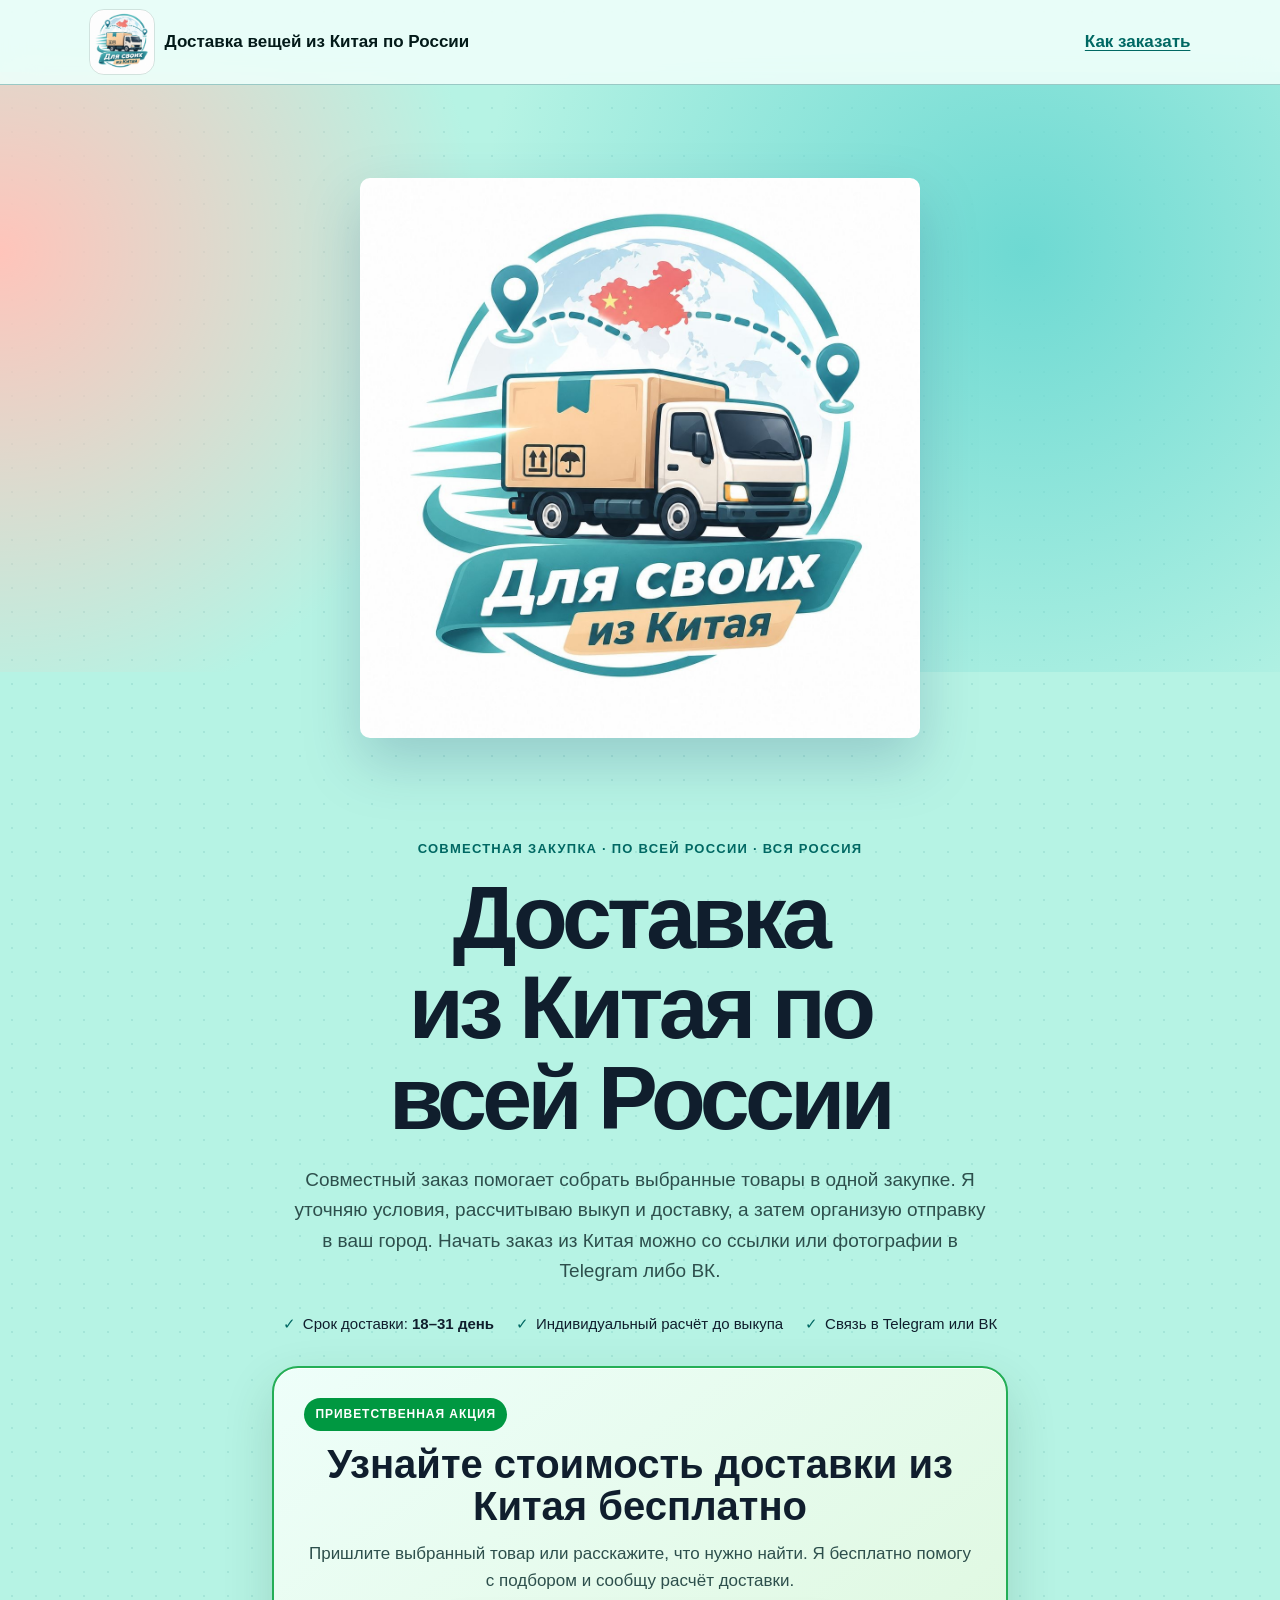
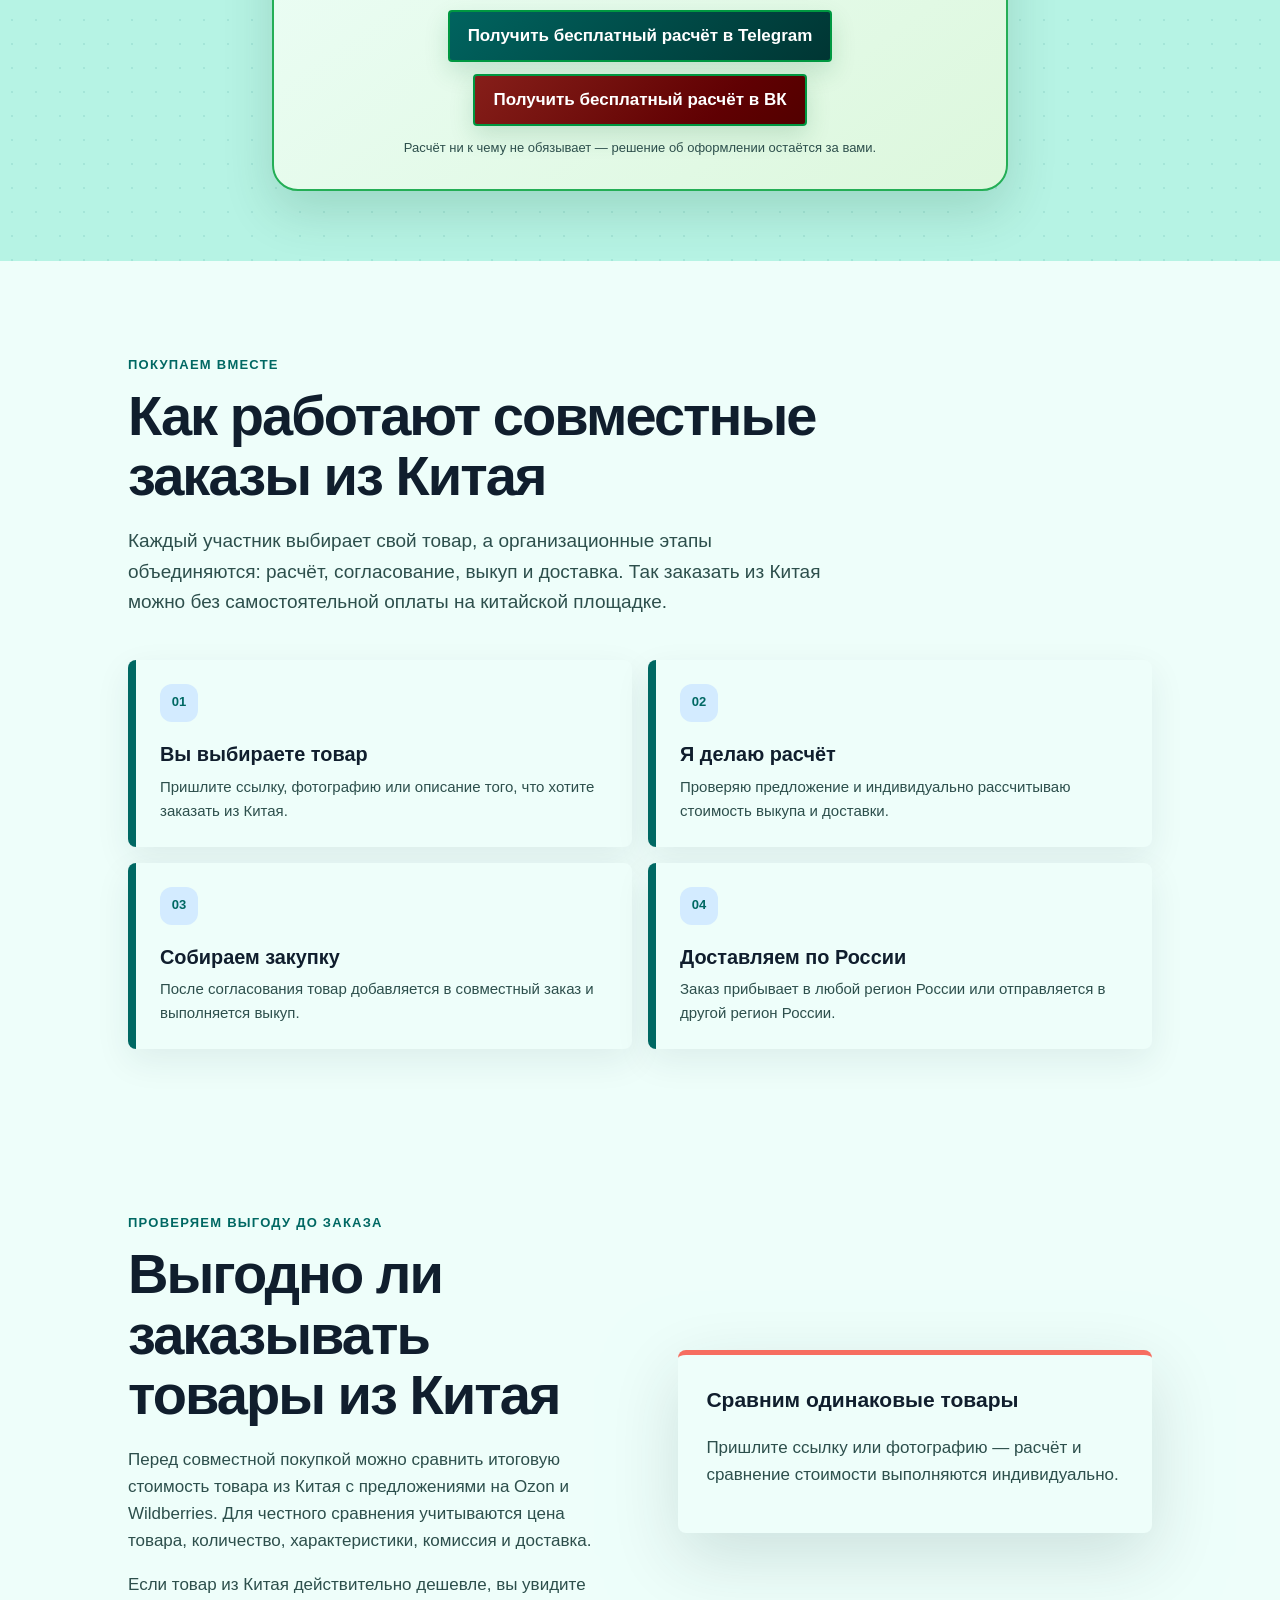
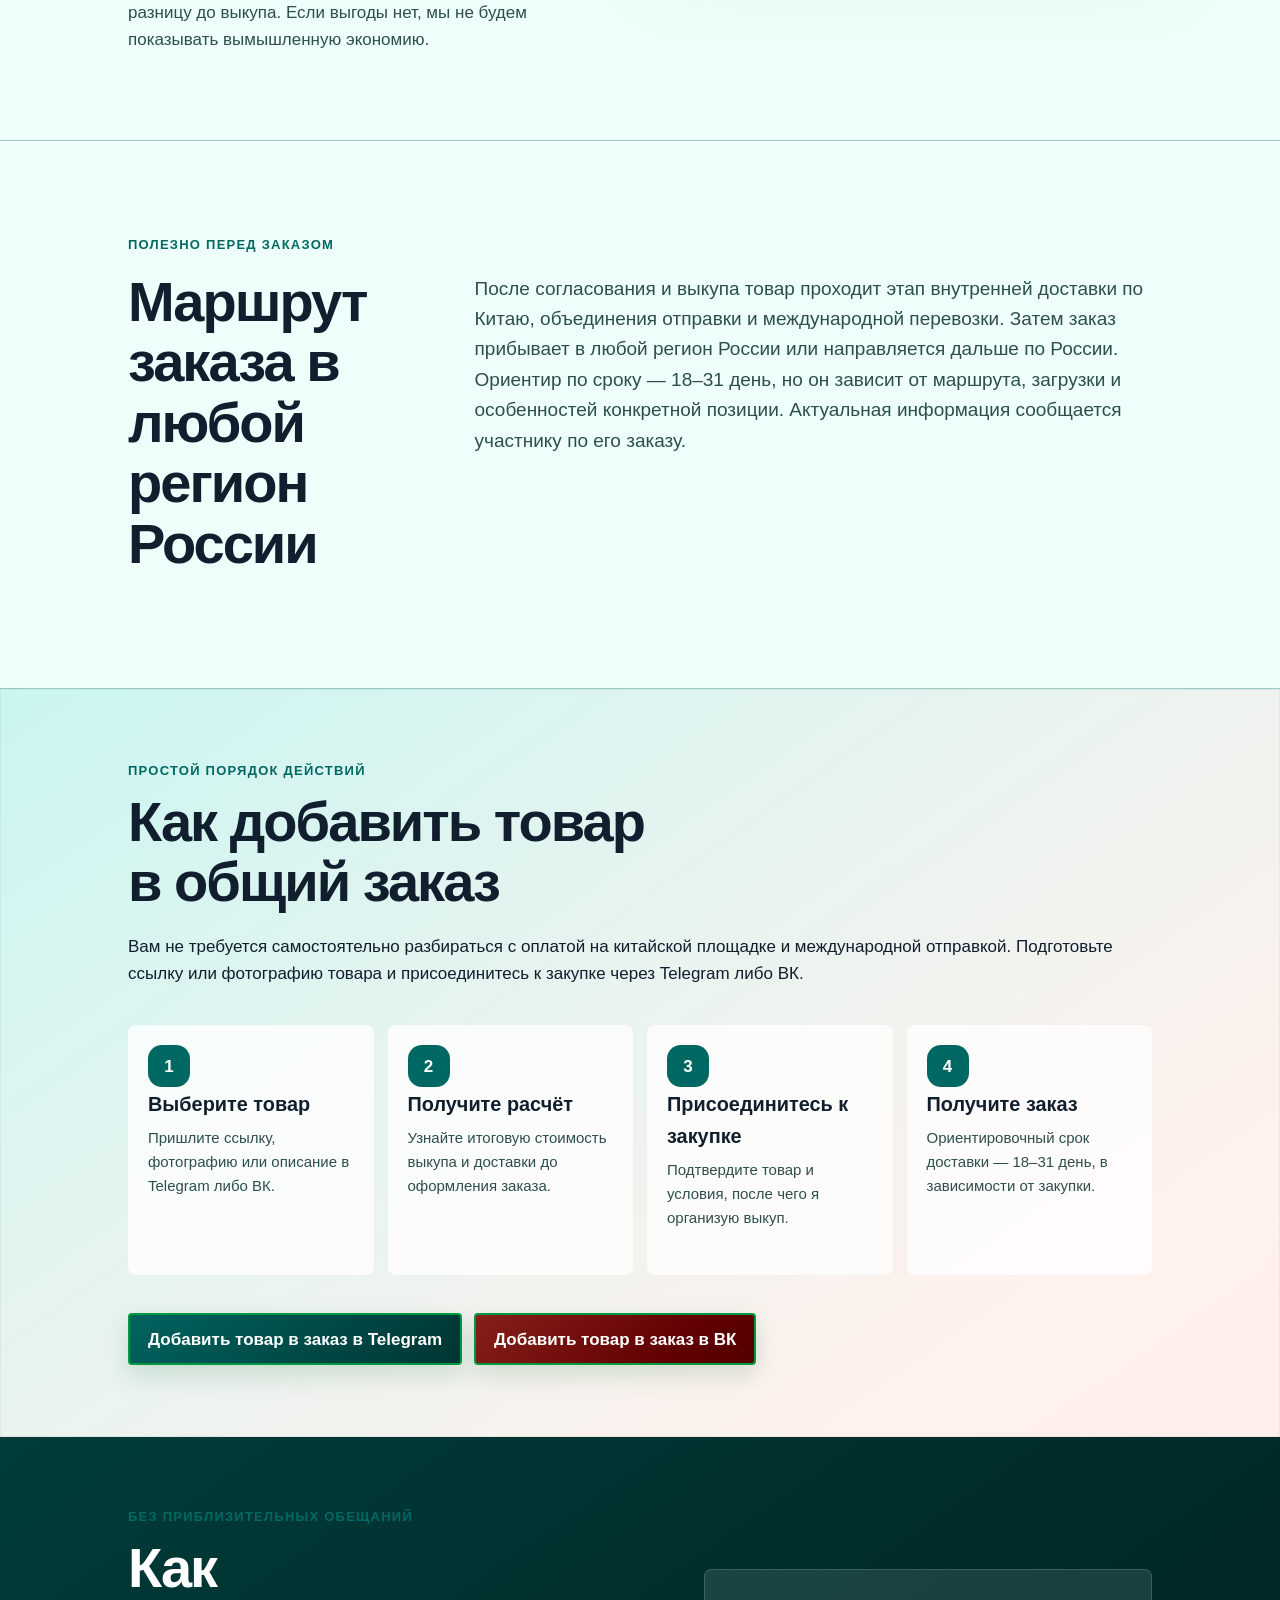
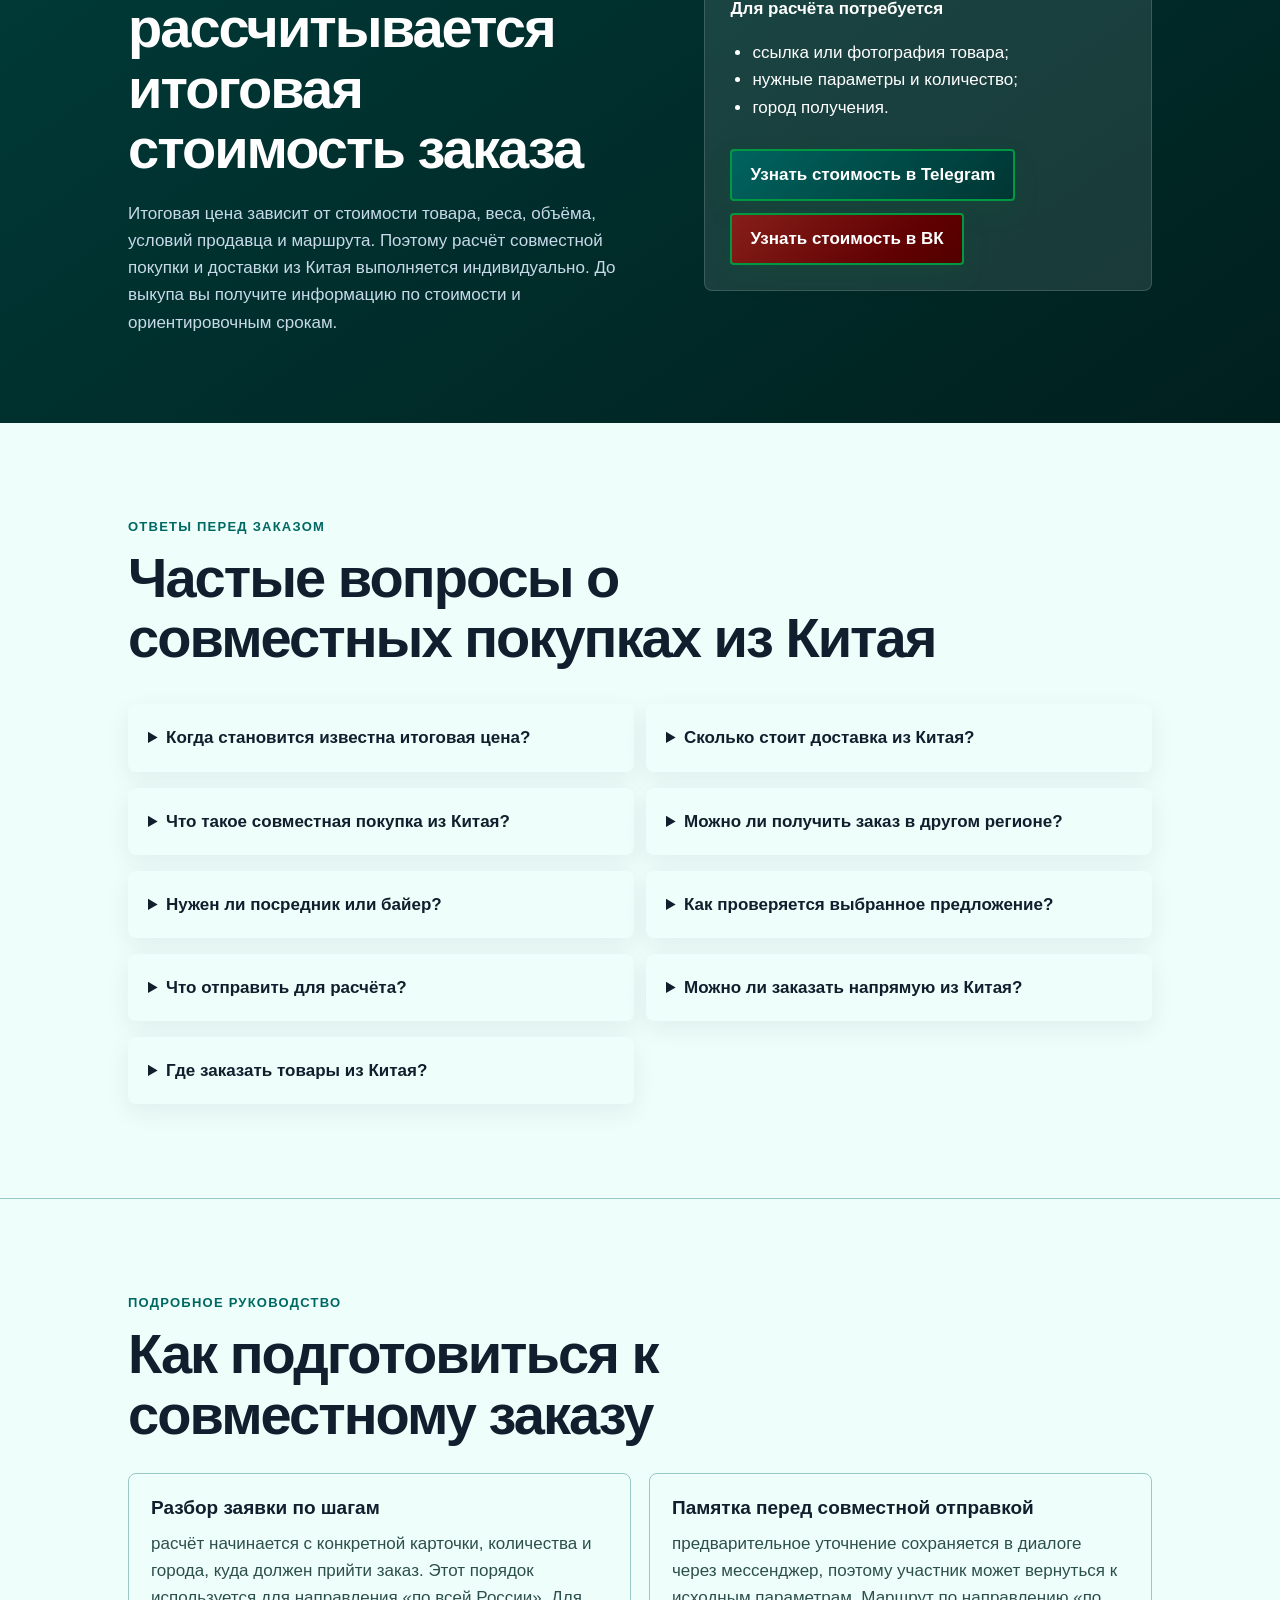
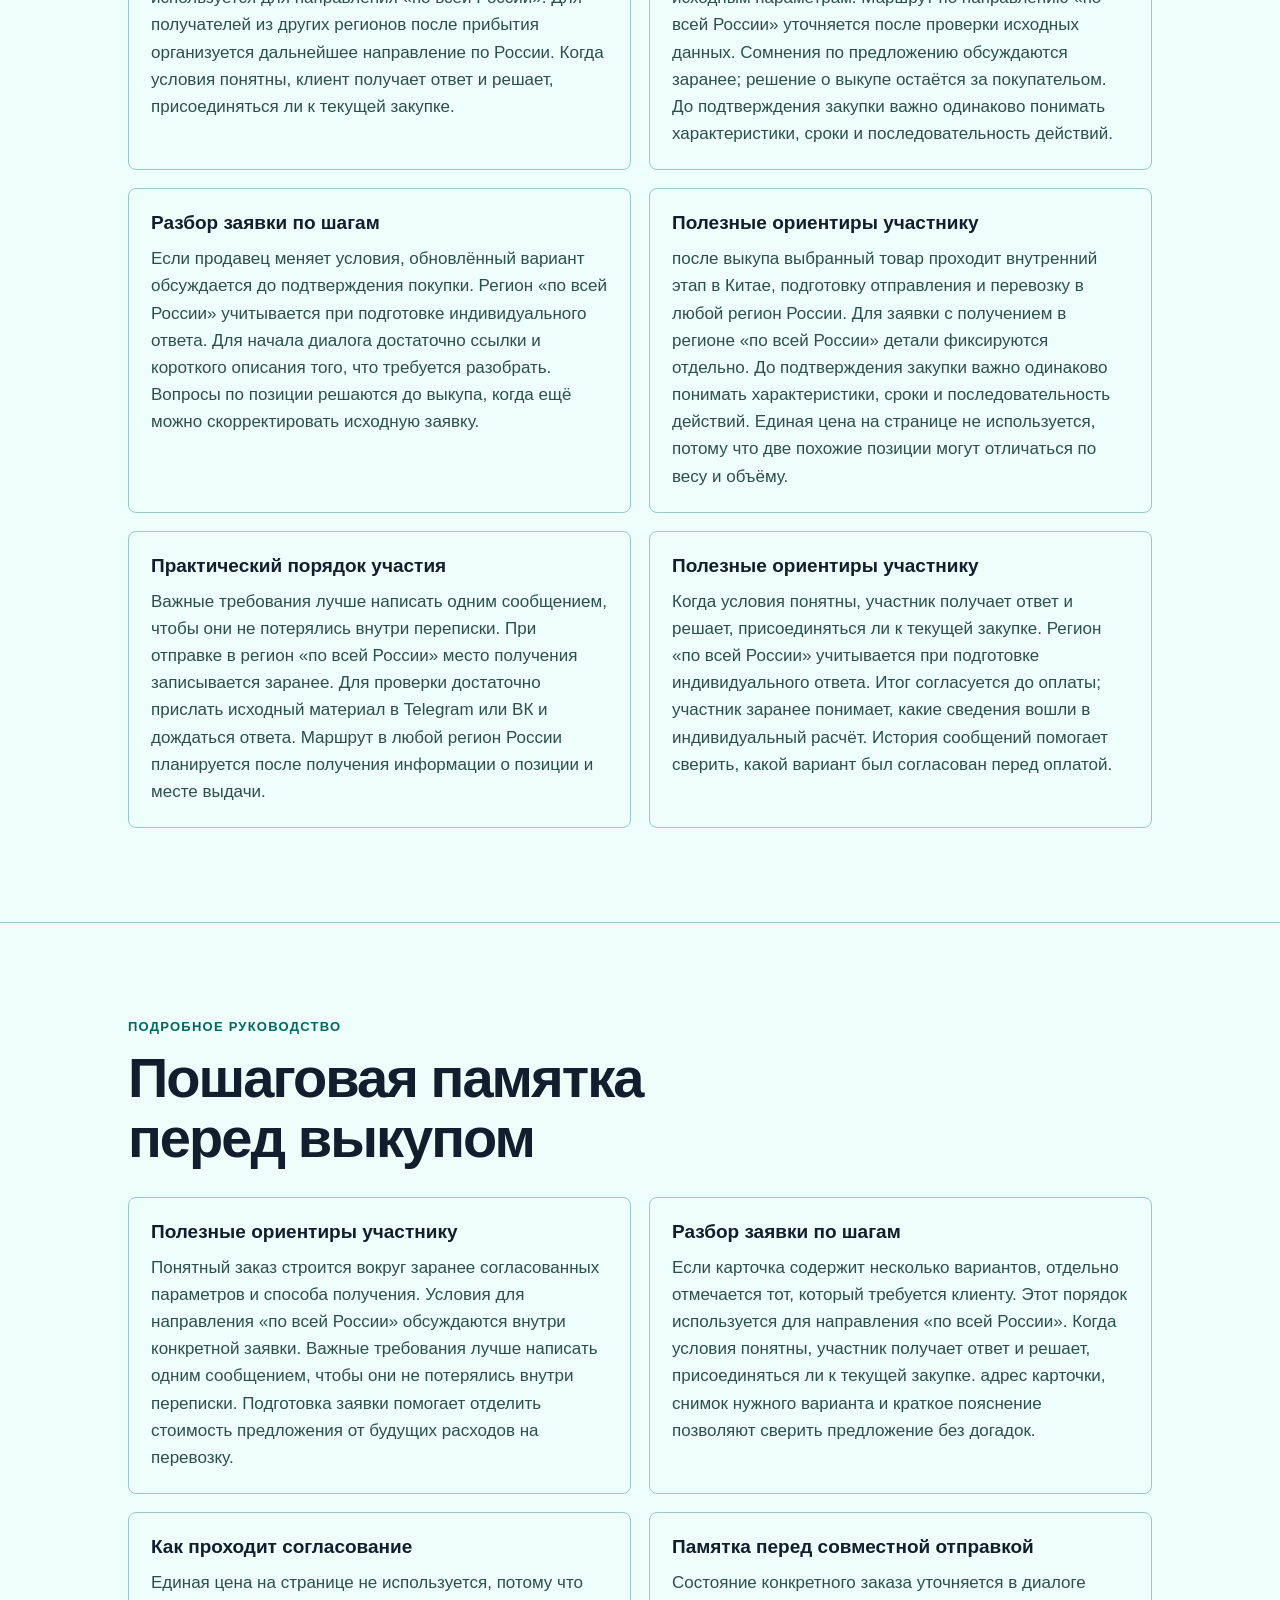
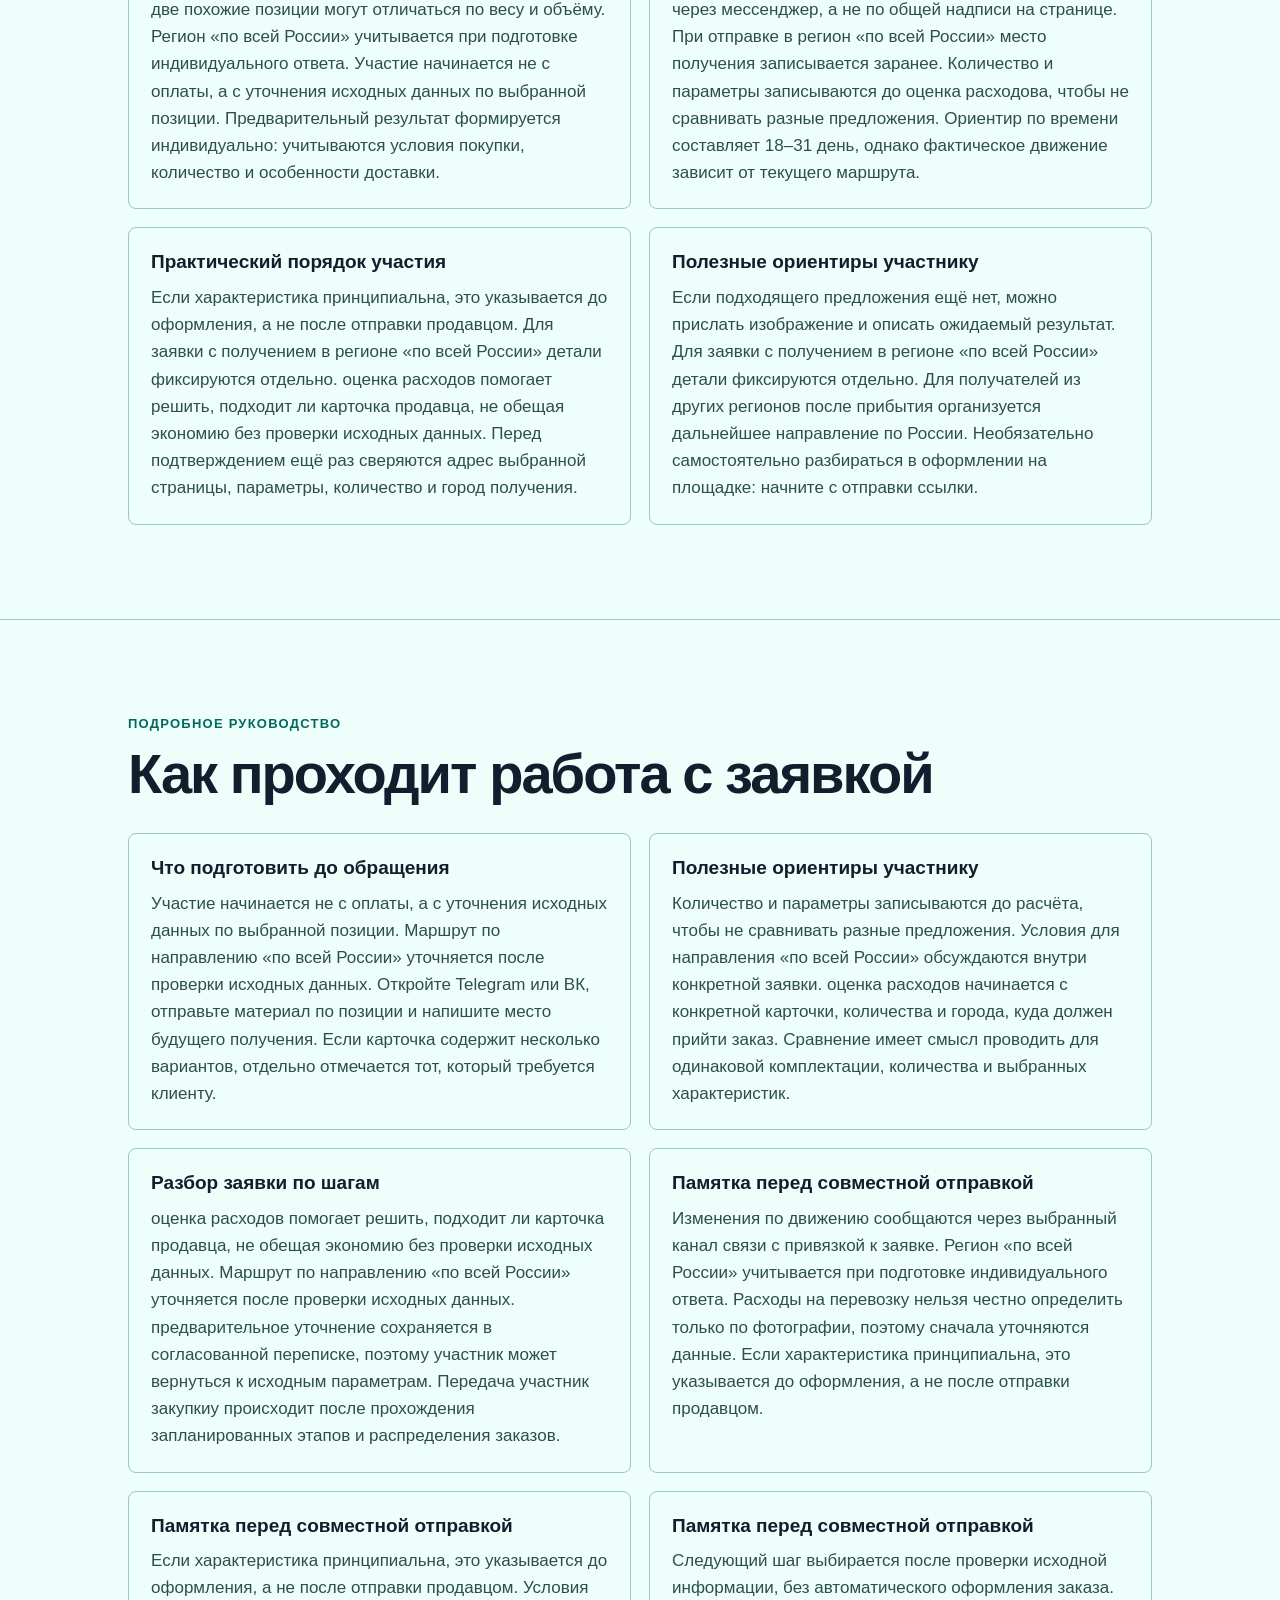
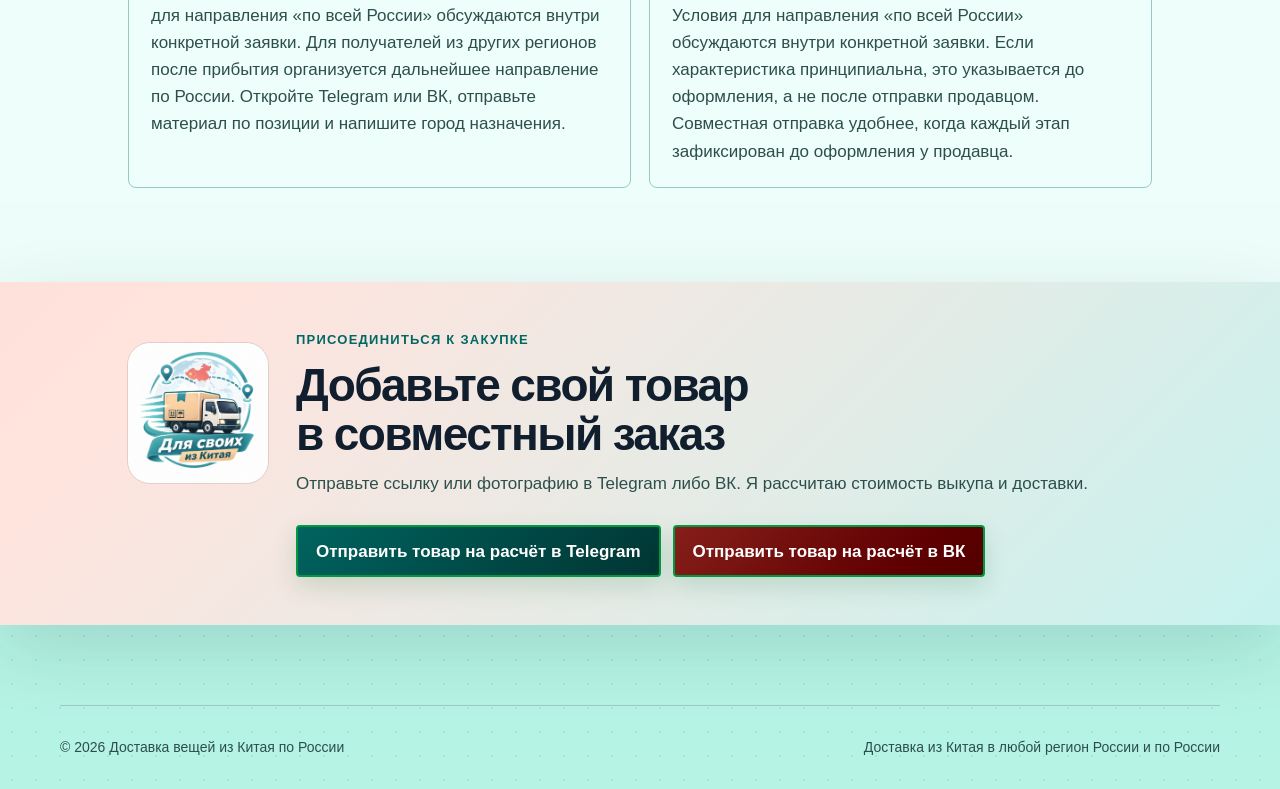
==== commit 8ceef8be: "Обновление сайта через SiteMaster" ====
--- a/index.html
+++ b/index.html
@@ -71,7 +71,7 @@
           <small>Расчёт ни к чему не обязывает — решение об оформлении остаётся за вами.</small>
         </aside>
       </div>
-      <div class="hero__visual"><img src="assets/cover.svg" alt="Доставка вещей из Китая по России: доставка из Китая в любой регион России"></div>
+      <div class="hero__visual"><img src="assets/logo.jpg?v=truck-logo-20260818" alt="Логотип Для своих из Китая — доставка по всей России"></div>
     </section></sm0565a9aab-298-4></sm0565a9aab-298-3></sm0565a9aab-298-2></sm0565a9aab-298-1></sm0565a9aab-287-4></sm0565a9aab-287-3></sm0565a9aab-287-2></sm0565a9aab-287-1></sm0565a9aab-276-4></sm0565a9aab-276-3></sm0565a9aab-276-2></sm0565a9aab-276-1></sm0565a9aab-265-4></sm0565a9aab-265-3></sm0565a9aab-265-2></sm0565a9aab-265-1></sm0565a9aab-254-4></sm0565a9aab-254-3></sm0565a9aab-254-2></sm0565a9aab-254-1></sm0565a9aab-243-4></sm0565a9aab-243-3></sm0565a9aab-243-2></sm0565a9aab-243-1></sm0565a9aab-232-4></sm0565a9aab-232-3></sm0565a9aab-232-2></sm0565a9aab-232-1></sm0565a9aab-221-4></sm0565a9aab-221-3></sm0565a9aab-221-2></sm0565a9aab-221-1></sm0565a9aab-210-4></sm0565a9aab-210-3></sm0565a9aab-210-2></sm0565a9aab-210-1></sm0565a9aab-199-4></sm0565a9aab-199-3></sm0565a9aab-199-2></sm0565a9aab-199-1></sm0565a9aab-188-4></sm0565a9aab-188-3></sm0565a9aab-188-2></sm0565a9aab-188-1></sm0565a9aab-177-4></sm0565a9aab-177-3></sm0565a9aab-177-2></sm0565a9aab-177-1></sm0565a9aab-166-4></sm0565a9aab-166-3></sm0565a9aab-166-2></sm0565a9aab-166-1></sm0565a9aab-155-4></sm0565a9aab-155-3></sm0565a9aab-155-2></sm0565a9aab-155-1></sm0565a9aab-144-4></sm0565a9aab-144-3></sm0565a9aab-144-2></sm0565a9aab-144-1></sm0565a9aab-133-4></sm0565a9aab-133-3></sm0565a9aab-133-2></sm0565a9aab-133-1></sm0565a9aab-122-4></sm0565a9aab-122-3></sm0565a9aab-122-2></sm0565a9aab-122-1></sm0565a9aab-111-4></sm0565a9aab-111-3></sm0565a9aab-111-2></sm0565a9aab-111-1></sm0565a9aab-100-4></sm0565a9aab-100-3></sm0565a9aab-100-2></sm0565a9aab-100-1></sm0565a9aab-89-4></sm0565a9aab-89-3></sm0565a9aab-89-2></sm0565a9aab-89-1></sm0565a9aab-78-4></sm0565a9aab-78-3></sm0565a9aab-78-2></sm0565a9aab-78-1></sm0565a9aab-67-4></sm0565a9aab-67-3></sm0565a9aab-67-2></sm0565a9aab-67-1></sm0565a9aab-56-4></sm0565a9aab-56-3></sm0565a9aab-56-2></sm0565a9aab-56-1></sm0565a9aab-45-4></sm0565a9aab-45-3></sm0565a9aab-45-2></sm0565a9aab-45-1></sm0565a9aab-34-4></sm0565a9aab-34-3></sm0565a9aab-34-2></sm0565a9aab-34-1></sm0565a9aab-23-4></sm0565a9aab-23-3></sm0565a9aab-23-2></sm0565a9aab-23-1></sm0565a9aab-12-4></sm0565a9aab-12-3></sm0565a9aab-12-2></sm0565a9aab-12-1></sm0565a9aab-1-4></sm0565a9aab-1-3></sm0565a9aab-1-2></sm0565a9aab-1-1>
 
     <sm0565a9aab-2-1 class="structural-wrapper"><sm0565a9aab-2-2 class="structural-wrapper"><sm0565a9aab-2-3 class="structural-wrapper"><sm0565a9aab-2-4 class="structural-wrapper"><sm0565a9aab-13-1 class="structural-wrapper"><sm0565a9aab-13-2 class="structural-wrapper"><sm0565a9aab-13-3 class="structural-wrapper"><sm0565a9aab-13-4 class="structural-wrapper"><sm0565a9aab-24-1 class="structural-wrapper"><sm0565a9aab-24-2 class="structural-wrapper"><sm0565a9aab-24-3 class="structural-wrapper"><sm0565a9aab-24-4 class="structural-wrapper"><sm0565a9aab-35-1 class="structural-wrapper"><sm0565a9aab-35-2 class="structural-wrapper"><sm0565a9aab-35-3 class="structural-wrapper"><sm0565a9aab-35-4 class="structural-wrapper"><sm0565a9aab-46-1 class="structural-wrapper"><sm0565a9aab-46-2 class="structural-wrapper"><sm0565a9aab-46-3 class="structural-wrapper"><sm0565a9aab-46-4 class="structural-wrapper"><sm0565a9aab-57-1 class="structural-wrapper"><sm0565a9aab-57-2 class="structural-wrapper"><sm0565a9aab-57-3 class="structural-wrapper"><sm0565a9aab-57-4 class="structural-wrapper"><sm0565a9aab-68-1 class="structural-wrapper"><sm0565a9aab-68-2 class="structural-wrapper"><sm0565a9aab-68-3 class="structural-wrapper"><sm0565a9aab-68-4 class="structural-wrapper"><sm0565a9aab-79-1 class="structural-wrapper"><sm0565a9aab-79-2 class="structural-wrapper"><sm0565a9aab-79-3 class="structural-wrapper"><sm0565a9aab-79-4 class="structural-wrapper"><sm0565a9aab-90-1 class="structural-wrapper"><sm0565a9aab-90-2 class="structural-wrapper"><sm0565a9aab-90-3 class="structural-wrapper"><sm0565a9aab-90-4 class="structural-wrapper"><sm0565a9aab-101-1 class="structural-wrapper"><sm0565a9aab-101-2 class="structural-wrapper"><sm0565a9aab-101-3 class="structural-wrapper"><sm0565a9aab-101-4 class="structural-wrapper"><sm0565a9aab-112-1 class="structural-wrapper"><sm0565a9aab-112-2 class="structural-wrapper"><sm0565a9aab-112-3 class="structural-wrapper"><sm0565a9aab-112-4 class="structural-wrapper"><sm0565a9aab-123-1 class="structural-wrapper"><sm0565a9aab-123-2 class="structural-wrapper"><sm0565a9aab-123-3 class="structural-wrapper"><sm0565a9aab-123-4 class="structural-wrapper"><sm0565a9aab-134-1 class="structural-wrapper"><sm0565a9aab-134-2 class="structural-wrapper"><sm0565a9aab-134-3 class="structural-wrapper"><sm0565a9aab-134-4 class="structural-wrapper"><sm0565a9aab-145-1 class="structural-wrapper"><sm0565a9aab-145-2 class="structural-wrapper"><sm0565a9aab-145-3 class="structural-wrapper"><sm0565a9aab-145-4 class="structural-wrapper"><sm0565a9aab-156-1 class="structural-wrapper"><sm0565a9aab-156-2 class="structural-wrapper"><sm0565a9aab-156-3 class="structural-wrapper"><sm0565a9aab-156-4 class="structural-wrapper"><sm0565a9aab-167-1 class="structural-wrapper"><sm0565a9aab-167-2 class="structural-wrapper"><sm0565a9aab-167-3 class="structural-wrapper"><sm0565a9aab-167-4 class="structural-wrapper"><sm0565a9aab-178-1 class="structural-wrapper"><sm0565a9aab-178-2 class="structural-wrapper"><sm0565a9aab-178-3 class="structural-wrapper"><sm0565a9aab-178-4 class="structural-wrapper"><sm0565a9aab-189-1 class="structural-wrapper"><sm0565a9aab-189-2 class="structural-wrapper"><sm0565a9aab-189-3 class="structural-wrapper"><sm0565a9aab-189-4 class="structural-wrapper"><sm0565a9aab-200-1 class="structural-wrapper"><sm0565a9aab-200-2 class="structural-wrapper"><sm0565a9aab-200-3 class="structural-wrapper"><sm0565a9aab-200-4 class="structural-wrapper"><sm0565a9aab-211-1 class="structural-wrapper"><sm0565a9aab-211-2 class="structural-wrapper"><sm0565a9aab-211-3 class="structural-wrapper"><sm0565a9aab-211-4 class="structural-wrapper"><sm0565a9aab-222-1 class="structural-wrapper"><sm0565a9aab-222-2 class="structural-wrapper"><sm0565a9aab-222-3 class="structural-wrapper"><sm0565a9aab-222-4 class="structural-wrapper"><sm0565a9aab-233-1 class="structural-wrapper"><sm0565a9aab-233-2 class="structural-wrapper"><sm0565a9aab-233-3 class="structural-wrapper"><sm0565a9aab-233-4 class="structural-wrapper"><sm0565a9aab-244-1 class="structural-wrapper"><sm0565a9aab-244-2 class="structural-wrapper"><sm0565a9aab-244-3 class="structural-wrapper"><sm0565a9aab-244-4 class="structural-wrapper"><sm0565a9aab-255-1 class="structural-wrapper"><sm0565a9aab-255-2 class="structural-wrapper"><sm0565a9aab-255-3 class="structural-wrapper"><sm0565a9aab-255-4 class="structural-wrapper"><sm0565a9aab-266-1 class="structural-wrapper"><sm0565a9aab-266-2 class="structural-wrapper"><sm0565a9aab-266-3 class="structural-wrapper"><sm0565a9aab-266-4 class="structural-wrapper"><sm0565a9aab-277-1 class="structural-wrapper"><sm0565a9aab-277-2 class="structural-wrapper"><sm0565a9aab-277-3 class="structural-wrapper"><sm0565a9aab-277-4 class="structural-wrapper"><sm0565a9aab-288-1 class="structural-wrapper"><sm0565a9aab-288-2 class="structural-wrapper"><sm0565a9aab-288-3 class="structural-wrapper"><sm0565a9aab-288-4 class="structural-wrapper"><sm0565a9aab-299-1 class="structural-wrapper"><sm0565a9aab-299-2 class="structural-wrapper"><sm0565a9aab-299-3 class="structural-wrapper"><sm0565a9aab-299-4 class="structural-wrapper"><section class="section" aria-labelledby="service-title">
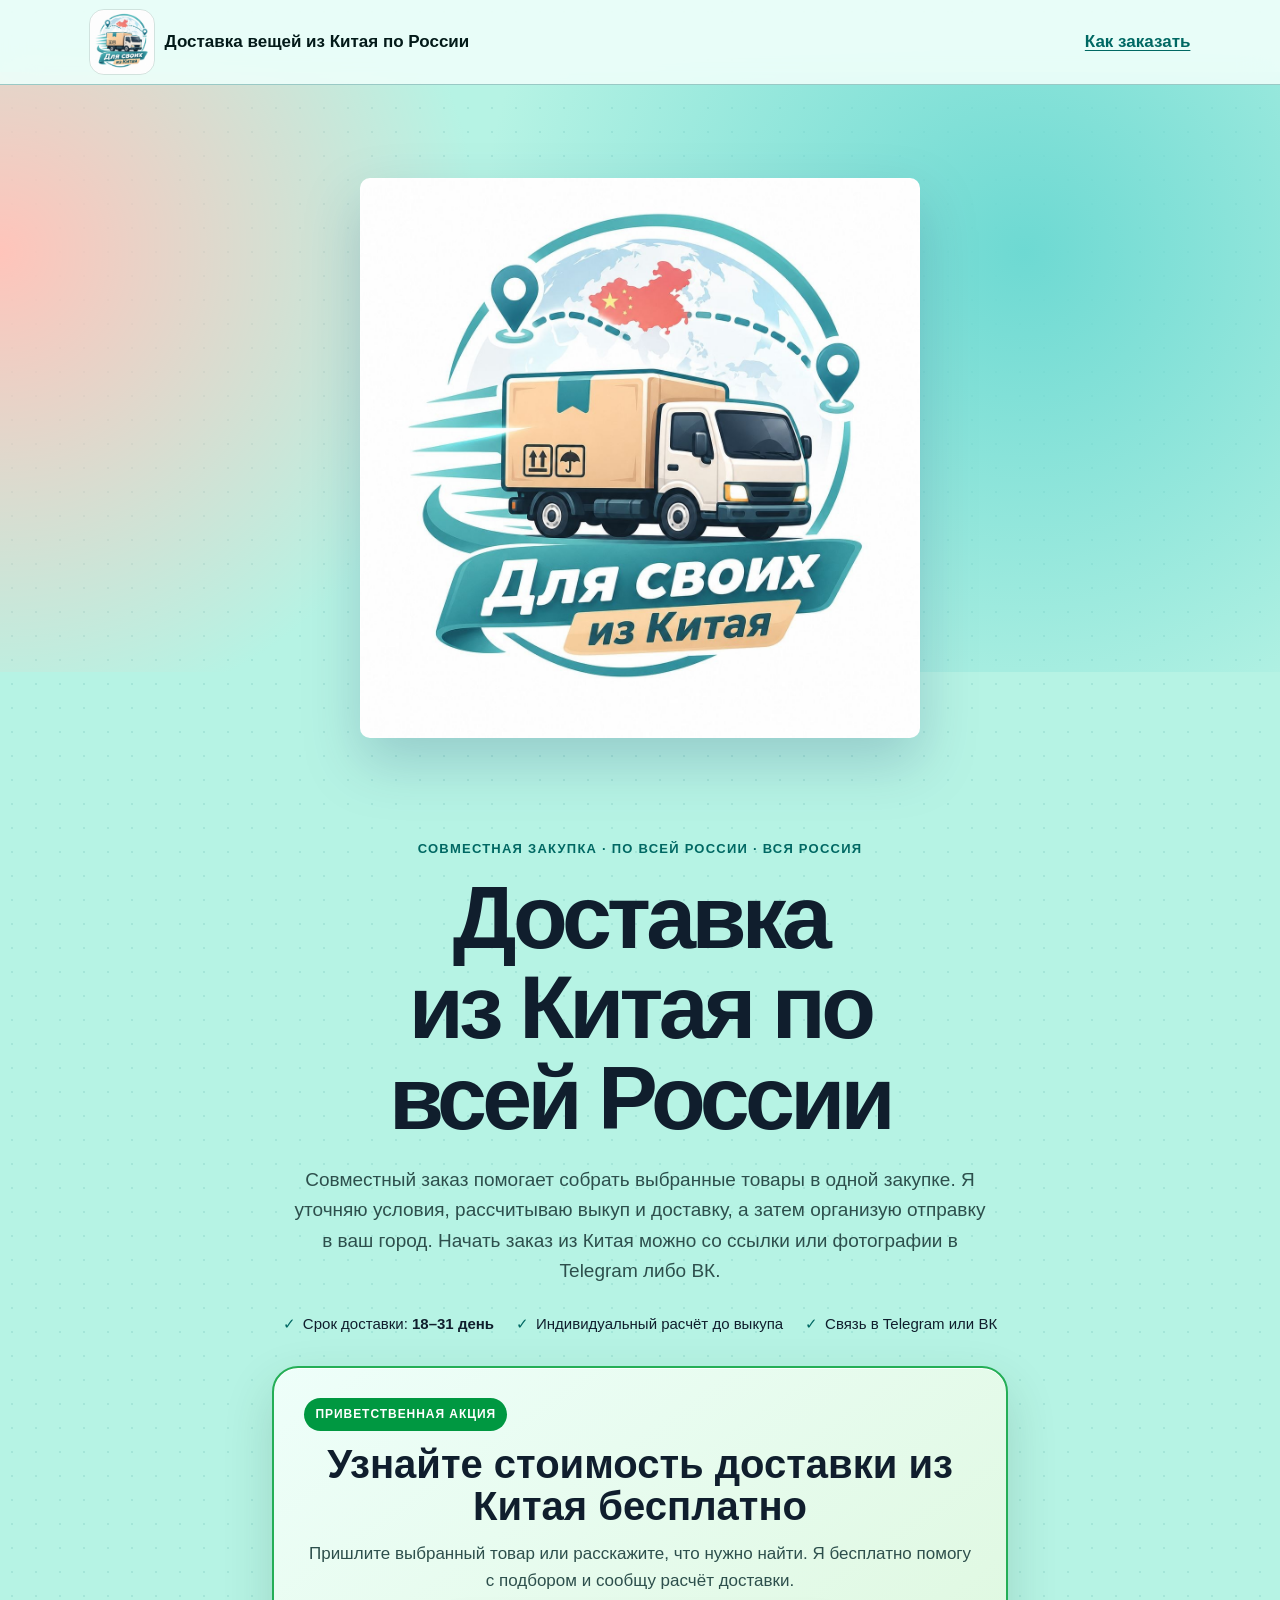
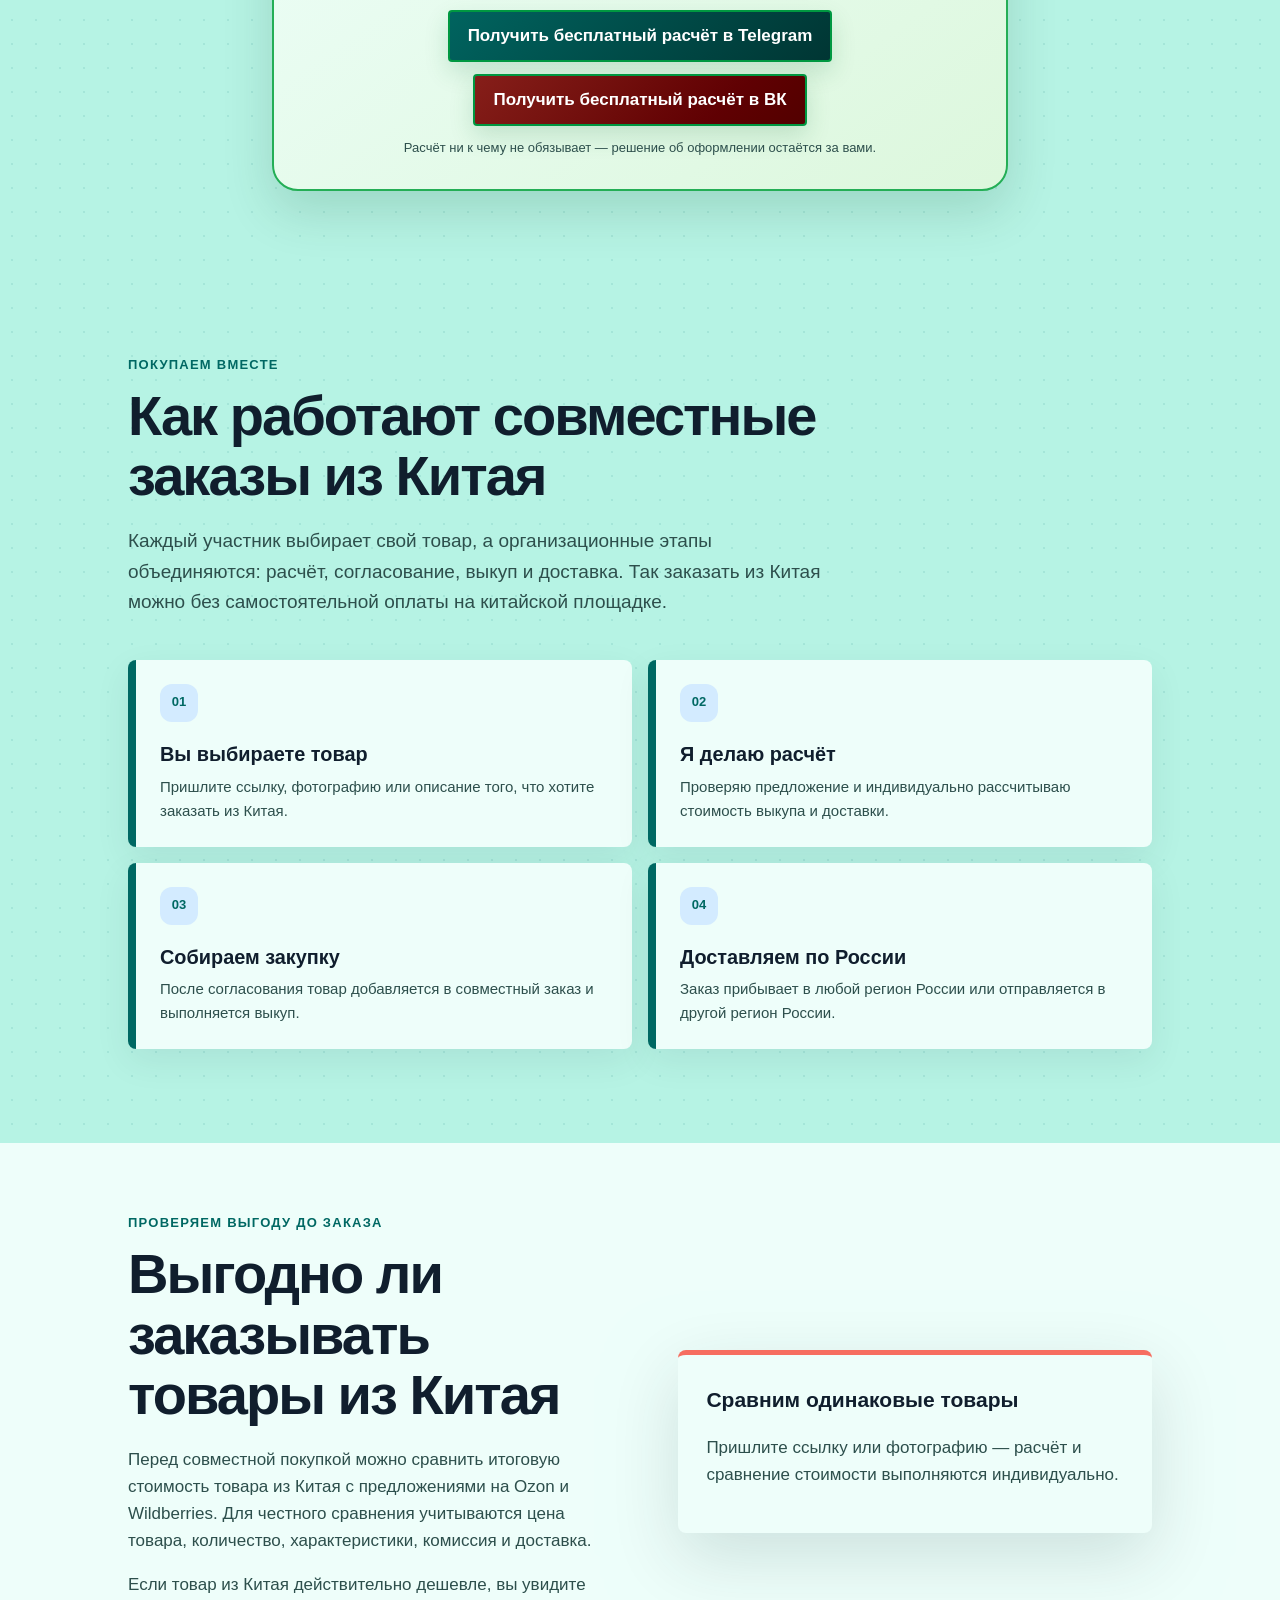
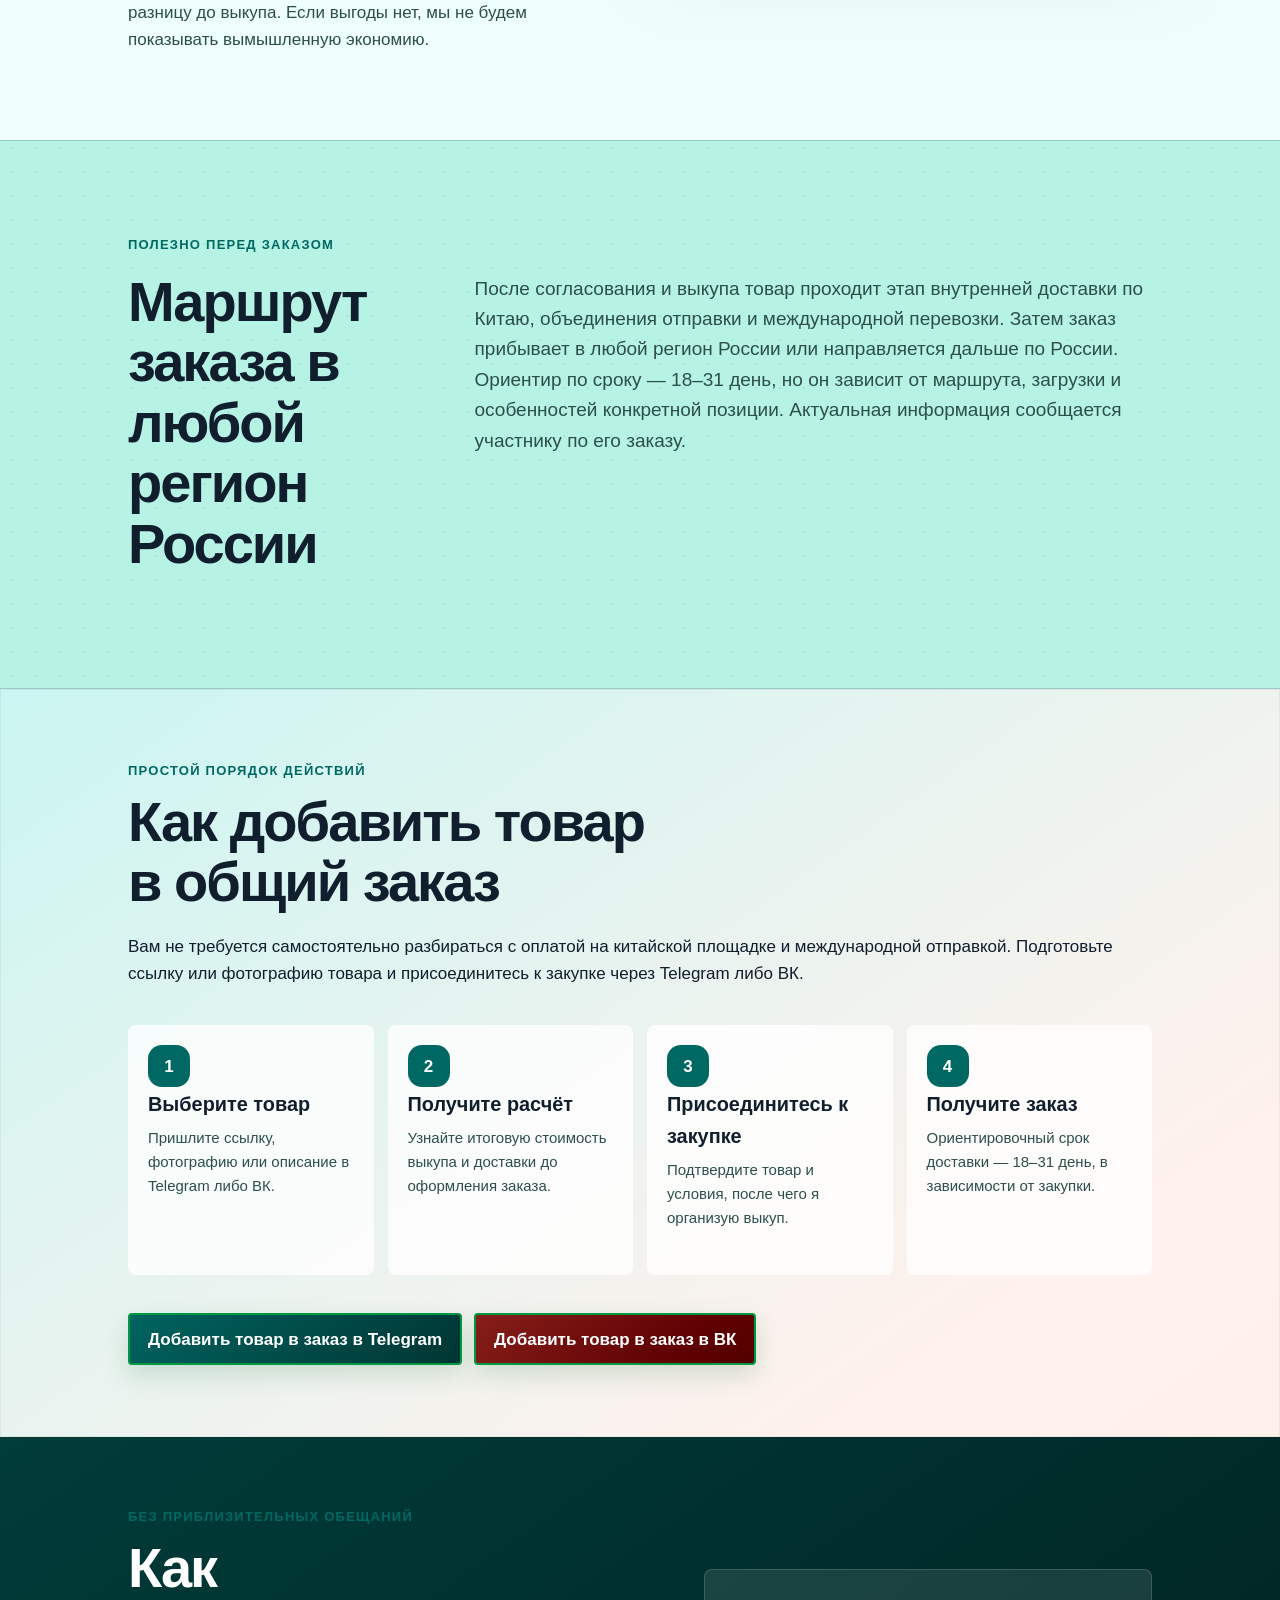
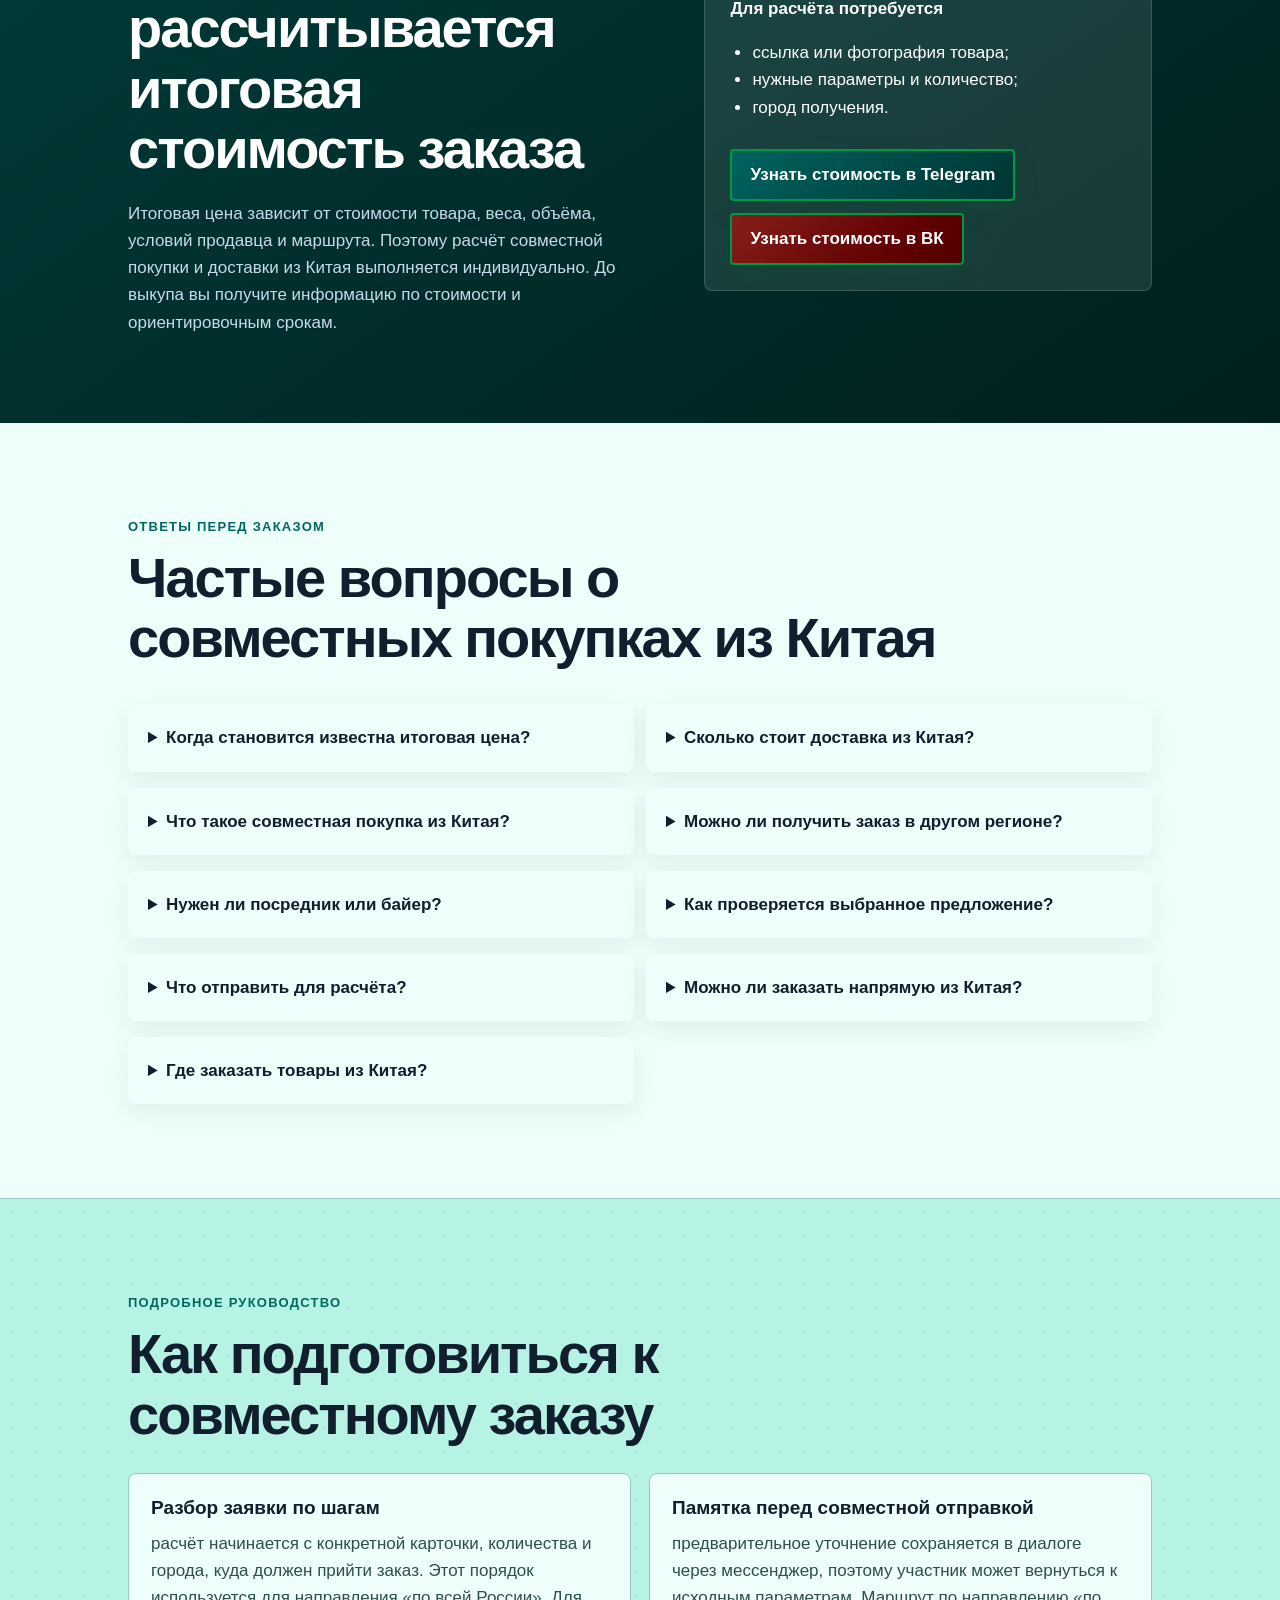
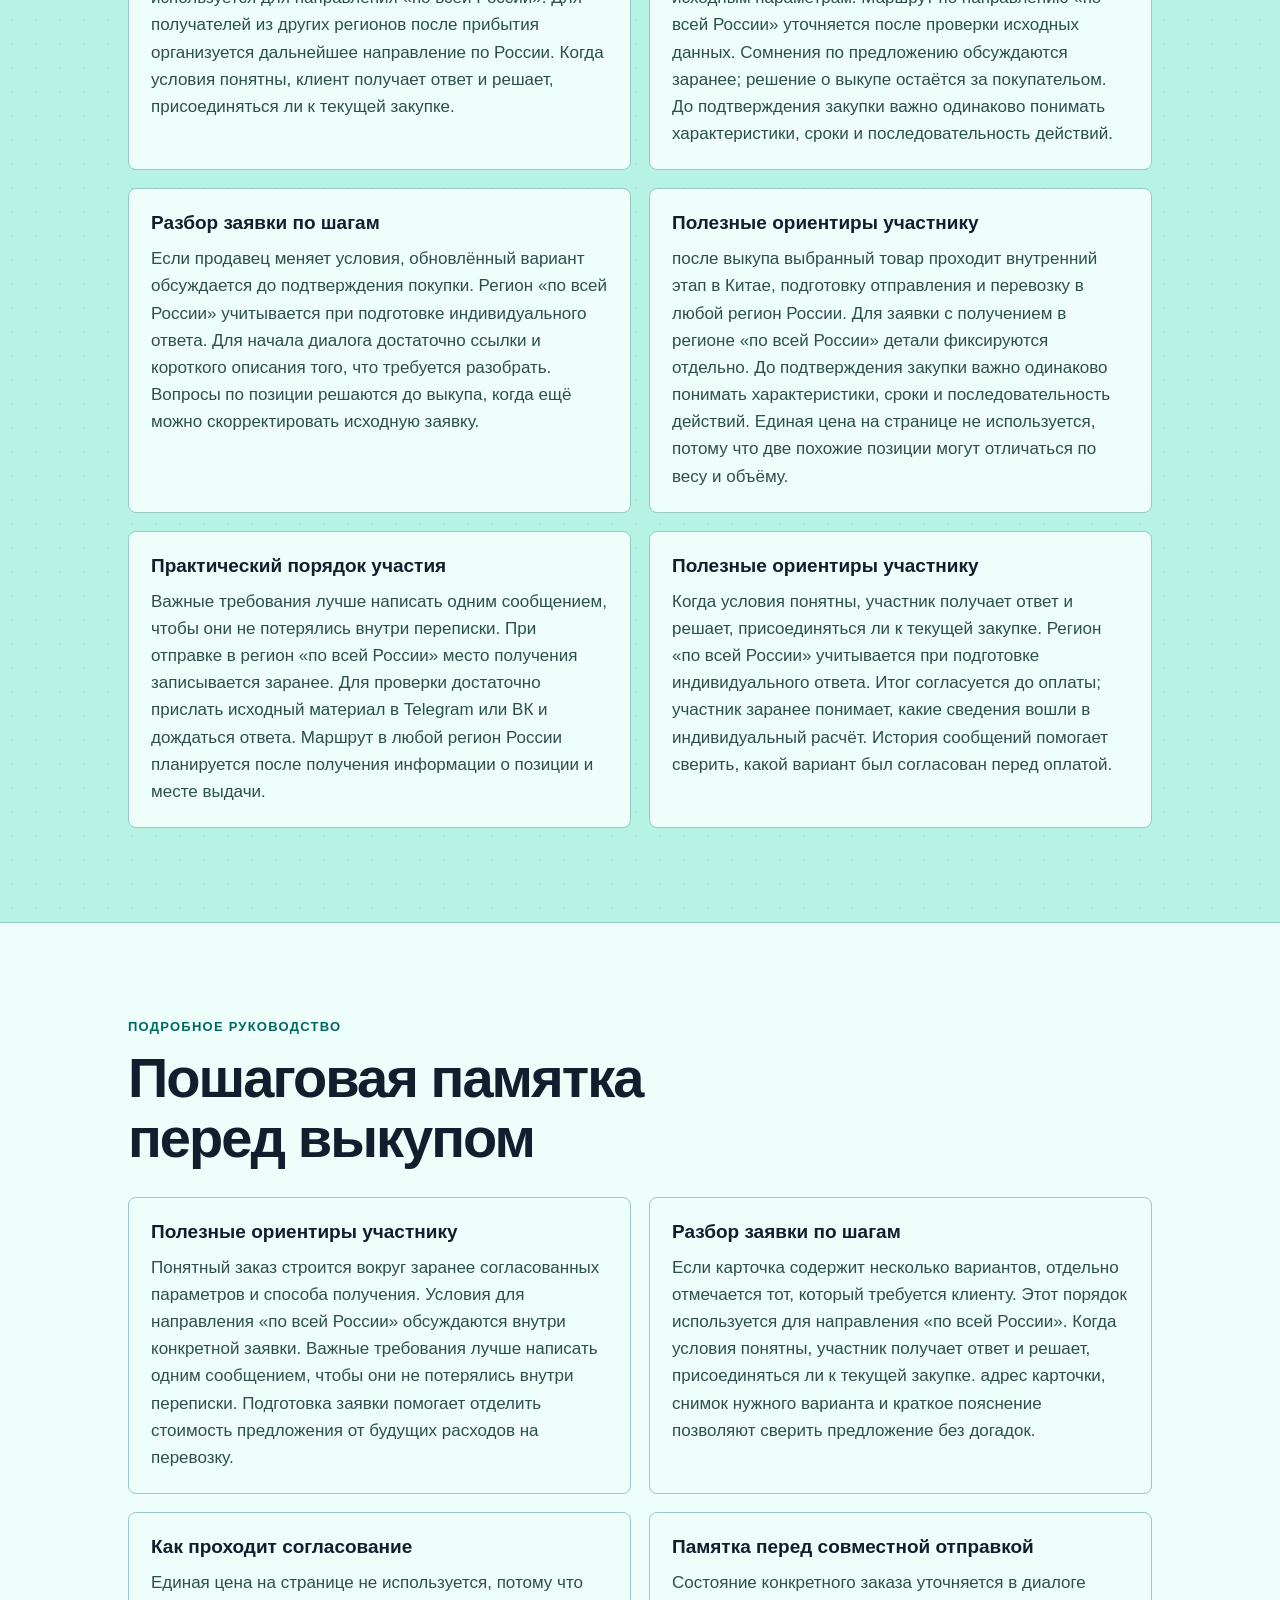
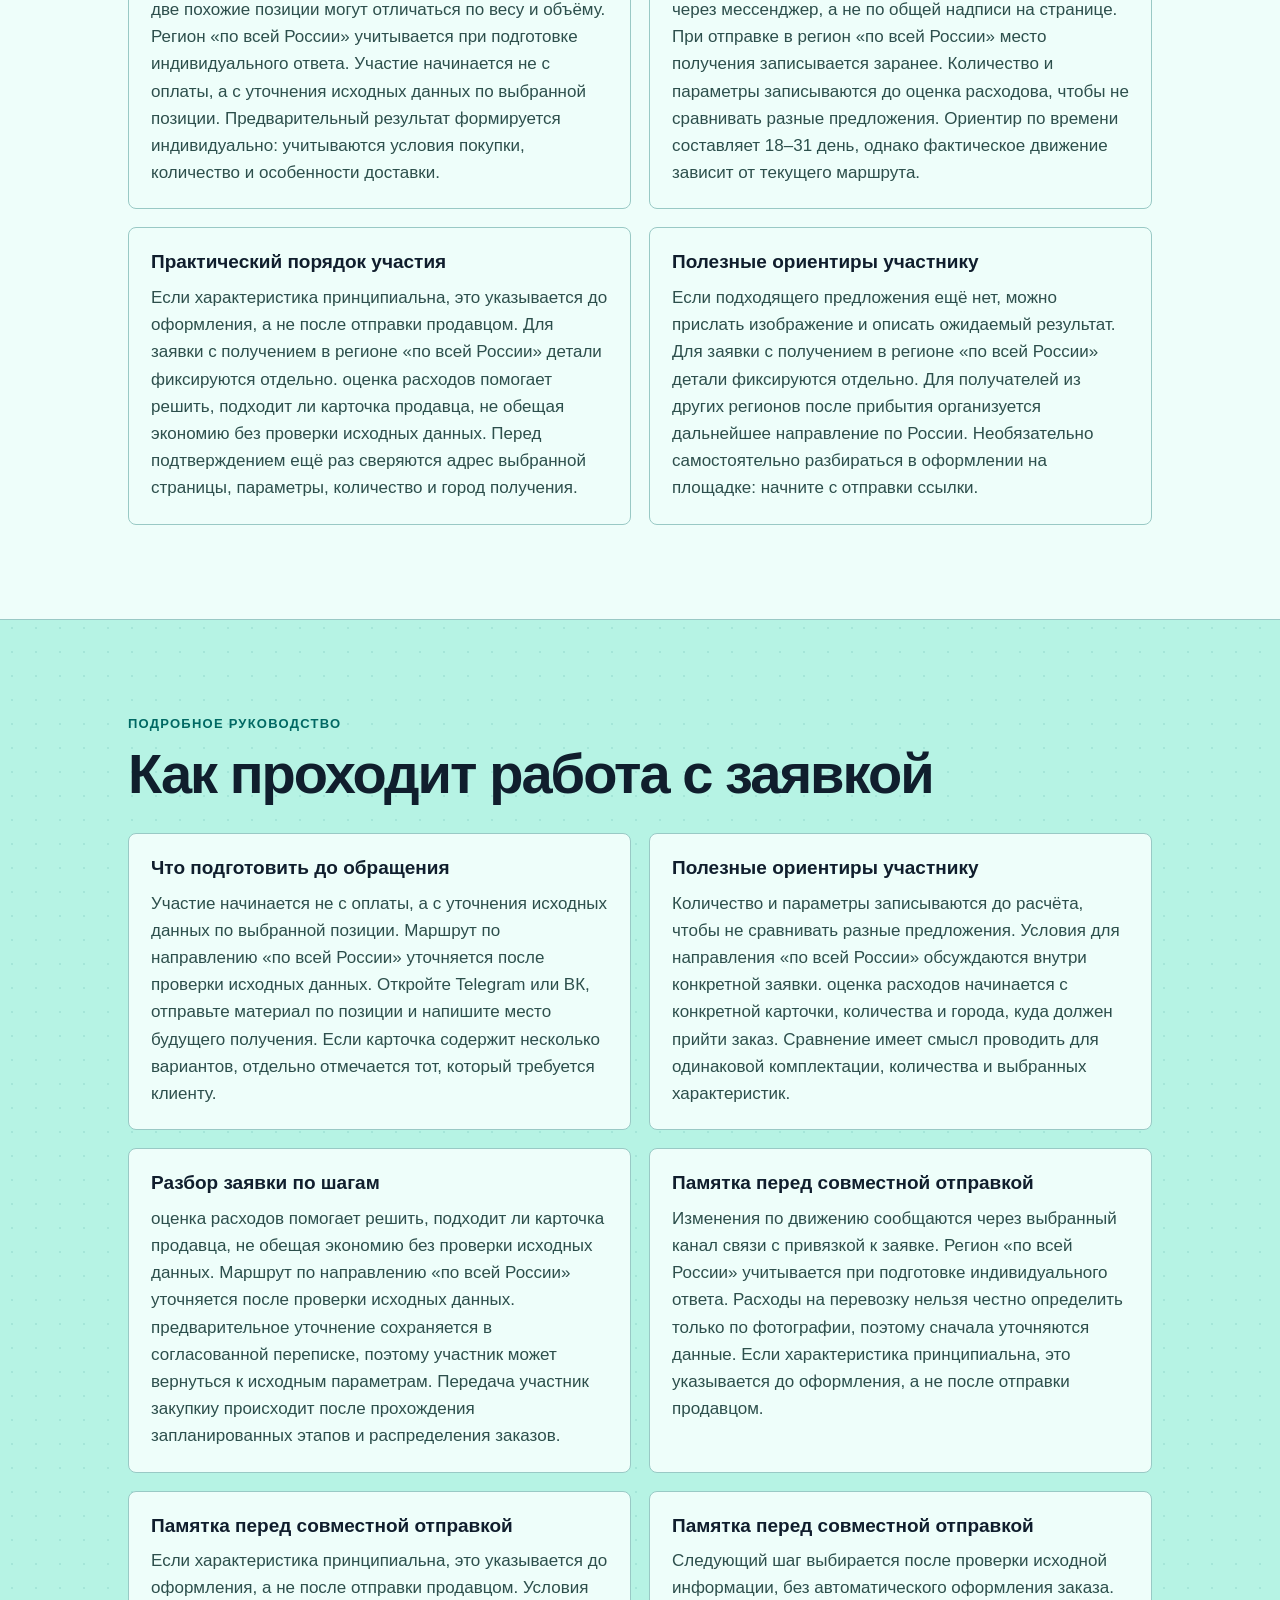
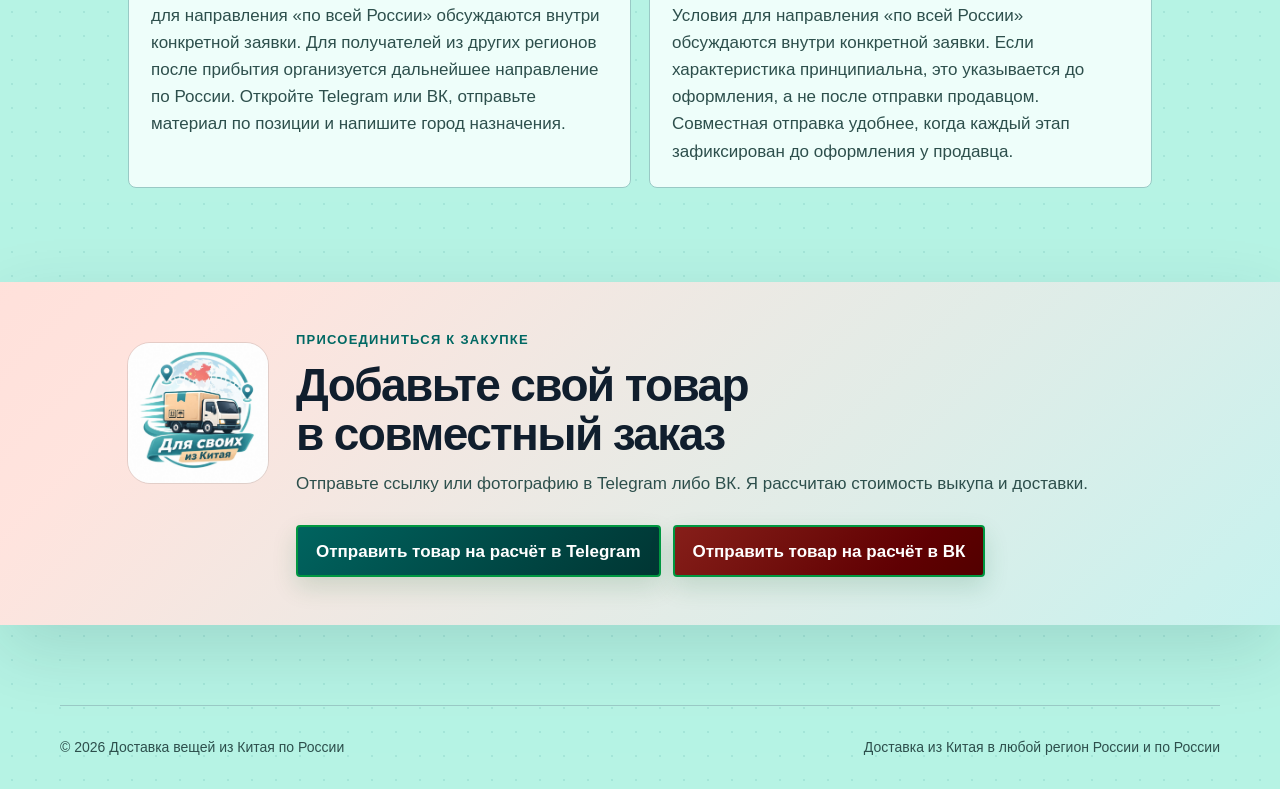
==== commit e4e66bca: "Обновление сайта через SiteMaster" ====
--- a/index.html
+++ b/index.html
@@ -42,7 +42,7 @@
   <noscript><div><img src="https://mc.yandex.ru/watch/111697587" style="position:absolute; left:-9999px;" alt="" /></div></noscript>
   <!-- /Yandex.Metrika counter -->
 </head>
-<body class="profile-4 composition-1 layout-4 visual-palette-2 visual-layout-3 visual-shape-1 visual-pattern-3">
+<body data-site-variant="sm417869980" class="profile-4 composition-1 layout-4 visual-palette-2 visual-layout-3 visual-shape-1 visual-pattern-3">
   <a class="skip-link" href="#content">Перейти к содержанию</a>
   <header class="site-header">
     <a class="brand" href="#top" aria-label="Доставка вещей из Китая по России — на главную">
@@ -53,7 +53,7 @@
   </header>
 
   <main id="content">
-    <sm0565a9aab-1-1 class="structural-wrapper"><sm0565a9aab-1-2 class="structural-wrapper"><sm0565a9aab-1-3 class="structural-wrapper"><sm0565a9aab-1-4 class="structural-wrapper"><sm0565a9aab-12-1 class="structural-wrapper"><sm0565a9aab-12-2 class="structural-wrapper"><sm0565a9aab-12-3 class="structural-wrapper"><sm0565a9aab-12-4 class="structural-wrapper"><sm0565a9aab-23-1 class="structural-wrapper"><sm0565a9aab-23-2 class="structural-wrapper"><sm0565a9aab-23-3 class="structural-wrapper"><sm0565a9aab-23-4 class="structural-wrapper"><sm0565a9aab-34-1 class="structural-wrapper"><sm0565a9aab-34-2 class="structural-wrapper"><sm0565a9aab-34-3 class="structural-wrapper"><sm0565a9aab-34-4 class="structural-wrapper"><sm0565a9aab-45-1 class="structural-wrapper"><sm0565a9aab-45-2 class="structural-wrapper"><sm0565a9aab-45-3 class="structural-wrapper"><sm0565a9aab-45-4 class="structural-wrapper"><sm0565a9aab-56-1 class="structural-wrapper"><sm0565a9aab-56-2 class="structural-wrapper"><sm0565a9aab-56-3 class="structural-wrapper"><sm0565a9aab-56-4 class="structural-wrapper"><sm0565a9aab-67-1 class="structural-wrapper"><sm0565a9aab-67-2 class="structural-wrapper"><sm0565a9aab-67-3 class="structural-wrapper"><sm0565a9aab-67-4 class="structural-wrapper"><sm0565a9aab-78-1 class="structural-wrapper"><sm0565a9aab-78-2 class="structural-wrapper"><sm0565a9aab-78-3 class="structural-wrapper"><sm0565a9aab-78-4 class="structural-wrapper"><sm0565a9aab-89-1 class="structural-wrapper"><sm0565a9aab-89-2 class="structural-wrapper"><sm0565a9aab-89-3 class="structural-wrapper"><sm0565a9aab-89-4 class="structural-wrapper"><sm0565a9aab-100-1 class="structural-wrapper"><sm0565a9aab-100-2 class="structural-wrapper"><sm0565a9aab-100-3 class="structural-wrapper"><sm0565a9aab-100-4 class="structural-wrapper"><sm0565a9aab-111-1 class="structural-wrapper"><sm0565a9aab-111-2 class="structural-wrapper"><sm0565a9aab-111-3 class="structural-wrapper"><sm0565a9aab-111-4 class="structural-wrapper"><sm0565a9aab-122-1 class="structural-wrapper"><sm0565a9aab-122-2 class="structural-wrapper"><sm0565a9aab-122-3 class="structural-wrapper"><sm0565a9aab-122-4 class="structural-wrapper"><sm0565a9aab-133-1 class="structural-wrapper"><sm0565a9aab-133-2 class="structural-wrapper"><sm0565a9aab-133-3 class="structural-wrapper"><sm0565a9aab-133-4 class="structural-wrapper"><sm0565a9aab-144-1 class="structural-wrapper"><sm0565a9aab-144-2 class="structural-wrapper"><sm0565a9aab-144-3 class="structural-wrapper"><sm0565a9aab-144-4 class="structural-wrapper"><sm0565a9aab-155-1 class="structural-wrapper"><sm0565a9aab-155-2 class="structural-wrapper"><sm0565a9aab-155-3 class="structural-wrapper"><sm0565a9aab-155-4 class="structural-wrapper"><sm0565a9aab-166-1 class="structural-wrapper"><sm0565a9aab-166-2 class="structural-wrapper"><sm0565a9aab-166-3 class="structural-wrapper"><sm0565a9aab-166-4 class="structural-wrapper"><sm0565a9aab-177-1 class="structural-wrapper"><sm0565a9aab-177-2 class="structural-wrapper"><sm0565a9aab-177-3 class="structural-wrapper"><sm0565a9aab-177-4 class="structural-wrapper"><sm0565a9aab-188-1 class="structural-wrapper"><sm0565a9aab-188-2 class="structural-wrapper"><sm0565a9aab-188-3 class="structural-wrapper"><sm0565a9aab-188-4 class="structural-wrapper"><sm0565a9aab-199-1 class="structural-wrapper"><sm0565a9aab-199-2 class="structural-wrapper"><sm0565a9aab-199-3 class="structural-wrapper"><sm0565a9aab-199-4 class="structural-wrapper"><sm0565a9aab-210-1 class="structural-wrapper"><sm0565a9aab-210-2 class="structural-wrapper"><sm0565a9aab-210-3 class="structural-wrapper"><sm0565a9aab-210-4 class="structural-wrapper"><sm0565a9aab-221-1 class="structural-wrapper"><sm0565a9aab-221-2 class="structural-wrapper"><sm0565a9aab-221-3 class="structural-wrapper"><sm0565a9aab-221-4 class="structural-wrapper"><sm0565a9aab-232-1 class="structural-wrapper"><sm0565a9aab-232-2 class="structural-wrapper"><sm0565a9aab-232-3 class="structural-wrapper"><sm0565a9aab-232-4 class="structural-wrapper"><sm0565a9aab-243-1 class="structural-wrapper"><sm0565a9aab-243-2 class="structural-wrapper"><sm0565a9aab-243-3 class="structural-wrapper"><sm0565a9aab-243-4 class="structural-wrapper"><sm0565a9aab-254-1 class="structural-wrapper"><sm0565a9aab-254-2 class="structural-wrapper"><sm0565a9aab-254-3 class="structural-wrapper"><sm0565a9aab-254-4 class="structural-wrapper"><sm0565a9aab-265-1 class="structural-wrapper"><sm0565a9aab-265-2 class="structural-wrapper"><sm0565a9aab-265-3 class="structural-wrapper"><sm0565a9aab-265-4 class="structural-wrapper"><sm0565a9aab-276-1 class="structural-wrapper"><sm0565a9aab-276-2 class="structural-wrapper"><sm0565a9aab-276-3 class="structural-wrapper"><sm0565a9aab-276-4 class="structural-wrapper"><sm0565a9aab-287-1 class="structural-wrapper"><sm0565a9aab-287-2 class="structural-wrapper"><sm0565a9aab-287-3 class="structural-wrapper"><sm0565a9aab-287-4 class="structural-wrapper"><sm0565a9aab-298-1 class="structural-wrapper"><sm0565a9aab-298-2 class="structural-wrapper"><sm0565a9aab-298-3 class="structural-wrapper"><sm0565a9aab-298-4 class="structural-wrapper"><section class="hero" id="top">
+    <section class="hero" id="top">
       <div class="hero__copy">
         <p class="eyebrow">Совместная закупка · по всей России · вся Россия</p>
         <h1>Доставка из Китая по всей России</h1>
@@ -72,9 +72,9 @@
         </aside>
       </div>
       <div class="hero__visual"><img src="assets/logo.jpg?v=truck-logo-20260818" alt="Логотип Для своих из Китая — доставка по всей России"></div>
-    </section></sm0565a9aab-298-4></sm0565a9aab-298-3></sm0565a9aab-298-2></sm0565a9aab-298-1></sm0565a9aab-287-4></sm0565a9aab-287-3></sm0565a9aab-287-2></sm0565a9aab-287-1></sm0565a9aab-276-4></sm0565a9aab-276-3></sm0565a9aab-276-2></sm0565a9aab-276-1></sm0565a9aab-265-4></sm0565a9aab-265-3></sm0565a9aab-265-2></sm0565a9aab-265-1></sm0565a9aab-254-4></sm0565a9aab-254-3></sm0565a9aab-254-2></sm0565a9aab-254-1></sm0565a9aab-243-4></sm0565a9aab-243-3></sm0565a9aab-243-2></sm0565a9aab-243-1></sm0565a9aab-232-4></sm0565a9aab-232-3></sm0565a9aab-232-2></sm0565a9aab-232-1></sm0565a9aab-221-4></sm0565a9aab-221-3></sm0565a9aab-221-2></sm0565a9aab-221-1></sm0565a9aab-210-4></sm0565a9aab-210-3></sm0565a9aab-210-2></sm0565a9aab-210-1></sm0565a9aab-199-4></sm0565a9aab-199-3></sm0565a9aab-199-2></sm0565a9aab-199-1></sm0565a9aab-188-4></sm0565a9aab-188-3></sm0565a9aab-188-2></sm0565a9aab-188-1></sm0565a9aab-177-4></sm0565a9aab-177-3></sm0565a9aab-177-2></sm0565a9aab-177-1></sm0565a9aab-166-4></sm0565a9aab-166-3></sm0565a9aab-166-2></sm0565a9aab-166-1></sm0565a9aab-155-4></sm0565a9aab-155-3></sm0565a9aab-155-2></sm0565a9aab-155-1></sm0565a9aab-144-4></sm0565a9aab-144-3></sm0565a9aab-144-2></sm0565a9aab-144-1></sm0565a9aab-133-4></sm0565a9aab-133-3></sm0565a9aab-133-2></sm0565a9aab-133-1></sm0565a9aab-122-4></sm0565a9aab-122-3></sm0565a9aab-122-2></sm0565a9aab-122-1></sm0565a9aab-111-4></sm0565a9aab-111-3></sm0565a9aab-111-2></sm0565a9aab-111-1></sm0565a9aab-100-4></sm0565a9aab-100-3></sm0565a9aab-100-2></sm0565a9aab-100-1></sm0565a9aab-89-4></sm0565a9aab-89-3></sm0565a9aab-89-2></sm0565a9aab-89-1></sm0565a9aab-78-4></sm0565a9aab-78-3></sm0565a9aab-78-2></sm0565a9aab-78-1></sm0565a9aab-67-4></sm0565a9aab-67-3></sm0565a9aab-67-2></sm0565a9aab-67-1></sm0565a9aab-56-4></sm0565a9aab-56-3></sm0565a9aab-56-2></sm0565a9aab-56-1></sm0565a9aab-45-4></sm0565a9aab-45-3></sm0565a9aab-45-2></sm0565a9aab-45-1></sm0565a9aab-34-4></sm0565a9aab-34-3></sm0565a9aab-34-2></sm0565a9aab-34-1></sm0565a9aab-23-4></sm0565a9aab-23-3></sm0565a9aab-23-2></sm0565a9aab-23-1></sm0565a9aab-12-4></sm0565a9aab-12-3></sm0565a9aab-12-2></sm0565a9aab-12-1></sm0565a9aab-1-4></sm0565a9aab-1-3></sm0565a9aab-1-2></sm0565a9aab-1-1>
+    </section>
 
-    <sm0565a9aab-2-1 class="structural-wrapper"><sm0565a9aab-2-2 class="structural-wrapper"><sm0565a9aab-2-3 class="structural-wrapper"><sm0565a9aab-2-4 class="structural-wrapper"><sm0565a9aab-13-1 class="structural-wrapper"><sm0565a9aab-13-2 class="structural-wrapper"><sm0565a9aab-13-3 class="structural-wrapper"><sm0565a9aab-13-4 class="structural-wrapper"><sm0565a9aab-24-1 class="structural-wrapper"><sm0565a9aab-24-2 class="structural-wrapper"><sm0565a9aab-24-3 class="structural-wrapper"><sm0565a9aab-24-4 class="structural-wrapper"><sm0565a9aab-35-1 class="structural-wrapper"><sm0565a9aab-35-2 class="structural-wrapper"><sm0565a9aab-35-3 class="structural-wrapper"><sm0565a9aab-35-4 class="structural-wrapper"><sm0565a9aab-46-1 class="structural-wrapper"><sm0565a9aab-46-2 class="structural-wrapper"><sm0565a9aab-46-3 class="structural-wrapper"><sm0565a9aab-46-4 class="structural-wrapper"><sm0565a9aab-57-1 class="structural-wrapper"><sm0565a9aab-57-2 class="structural-wrapper"><sm0565a9aab-57-3 class="structural-wrapper"><sm0565a9aab-57-4 class="structural-wrapper"><sm0565a9aab-68-1 class="structural-wrapper"><sm0565a9aab-68-2 class="structural-wrapper"><sm0565a9aab-68-3 class="structural-wrapper"><sm0565a9aab-68-4 class="structural-wrapper"><sm0565a9aab-79-1 class="structural-wrapper"><sm0565a9aab-79-2 class="structural-wrapper"><sm0565a9aab-79-3 class="structural-wrapper"><sm0565a9aab-79-4 class="structural-wrapper"><sm0565a9aab-90-1 class="structural-wrapper"><sm0565a9aab-90-2 class="structural-wrapper"><sm0565a9aab-90-3 class="structural-wrapper"><sm0565a9aab-90-4 class="structural-wrapper"><sm0565a9aab-101-1 class="structural-wrapper"><sm0565a9aab-101-2 class="structural-wrapper"><sm0565a9aab-101-3 class="structural-wrapper"><sm0565a9aab-101-4 class="structural-wrapper"><sm0565a9aab-112-1 class="structural-wrapper"><sm0565a9aab-112-2 class="structural-wrapper"><sm0565a9aab-112-3 class="structural-wrapper"><sm0565a9aab-112-4 class="structural-wrapper"><sm0565a9aab-123-1 class="structural-wrapper"><sm0565a9aab-123-2 class="structural-wrapper"><sm0565a9aab-123-3 class="structural-wrapper"><sm0565a9aab-123-4 class="structural-wrapper"><sm0565a9aab-134-1 class="structural-wrapper"><sm0565a9aab-134-2 class="structural-wrapper"><sm0565a9aab-134-3 class="structural-wrapper"><sm0565a9aab-134-4 class="structural-wrapper"><sm0565a9aab-145-1 class="structural-wrapper"><sm0565a9aab-145-2 class="structural-wrapper"><sm0565a9aab-145-3 class="structural-wrapper"><sm0565a9aab-145-4 class="structural-wrapper"><sm0565a9aab-156-1 class="structural-wrapper"><sm0565a9aab-156-2 class="structural-wrapper"><sm0565a9aab-156-3 class="structural-wrapper"><sm0565a9aab-156-4 class="structural-wrapper"><sm0565a9aab-167-1 class="structural-wrapper"><sm0565a9aab-167-2 class="structural-wrapper"><sm0565a9aab-167-3 class="structural-wrapper"><sm0565a9aab-167-4 class="structural-wrapper"><sm0565a9aab-178-1 class="structural-wrapper"><sm0565a9aab-178-2 class="structural-wrapper"><sm0565a9aab-178-3 class="structural-wrapper"><sm0565a9aab-178-4 class="structural-wrapper"><sm0565a9aab-189-1 class="structural-wrapper"><sm0565a9aab-189-2 class="structural-wrapper"><sm0565a9aab-189-3 class="structural-wrapper"><sm0565a9aab-189-4 class="structural-wrapper"><sm0565a9aab-200-1 class="structural-wrapper"><sm0565a9aab-200-2 class="structural-wrapper"><sm0565a9aab-200-3 class="structural-wrapper"><sm0565a9aab-200-4 class="structural-wrapper"><sm0565a9aab-211-1 class="structural-wrapper"><sm0565a9aab-211-2 class="structural-wrapper"><sm0565a9aab-211-3 class="structural-wrapper"><sm0565a9aab-211-4 class="structural-wrapper"><sm0565a9aab-222-1 class="structural-wrapper"><sm0565a9aab-222-2 class="structural-wrapper"><sm0565a9aab-222-3 class="structural-wrapper"><sm0565a9aab-222-4 class="structural-wrapper"><sm0565a9aab-233-1 class="structural-wrapper"><sm0565a9aab-233-2 class="structural-wrapper"><sm0565a9aab-233-3 class="structural-wrapper"><sm0565a9aab-233-4 class="structural-wrapper"><sm0565a9aab-244-1 class="structural-wrapper"><sm0565a9aab-244-2 class="structural-wrapper"><sm0565a9aab-244-3 class="structural-wrapper"><sm0565a9aab-244-4 class="structural-wrapper"><sm0565a9aab-255-1 class="structural-wrapper"><sm0565a9aab-255-2 class="structural-wrapper"><sm0565a9aab-255-3 class="structural-wrapper"><sm0565a9aab-255-4 class="structural-wrapper"><sm0565a9aab-266-1 class="structural-wrapper"><sm0565a9aab-266-2 class="structural-wrapper"><sm0565a9aab-266-3 class="structural-wrapper"><sm0565a9aab-266-4 class="structural-wrapper"><sm0565a9aab-277-1 class="structural-wrapper"><sm0565a9aab-277-2 class="structural-wrapper"><sm0565a9aab-277-3 class="structural-wrapper"><sm0565a9aab-277-4 class="structural-wrapper"><sm0565a9aab-288-1 class="structural-wrapper"><sm0565a9aab-288-2 class="structural-wrapper"><sm0565a9aab-288-3 class="structural-wrapper"><sm0565a9aab-288-4 class="structural-wrapper"><sm0565a9aab-299-1 class="structural-wrapper"><sm0565a9aab-299-2 class="structural-wrapper"><sm0565a9aab-299-3 class="structural-wrapper"><sm0565a9aab-299-4 class="structural-wrapper"><section class="section" aria-labelledby="service-title">
+    <section class="section" aria-labelledby="service-title">
       <p class="eyebrow">Покупаем вместе</p>
       <h2 id="service-title">Как работают совместные заказы из Китая</h2>
       <p class="section__intro">Каждый участник выбирает свой товар, а организационные этапы объединяются: расчёт, согласование, выкуп и доставка. Так заказать из Китая можно без самостоятельной оплаты на китайской площадке.</p>
@@ -84,9 +84,9 @@
         <article><span>03</span><h3>Собираем закупку</h3><p>После согласования товар добавляется в совместный заказ и выполняется выкуп.</p></article>
         <article><span>04</span><h3>Доставляем по России</h3><p>Заказ прибывает в любой регион России или отправляется в другой регион России.</p></article>
       </div>
-    </section></sm0565a9aab-299-4></sm0565a9aab-299-3></sm0565a9aab-299-2></sm0565a9aab-299-1></sm0565a9aab-288-4></sm0565a9aab-288-3></sm0565a9aab-288-2></sm0565a9aab-288-1></sm0565a9aab-277-4></sm0565a9aab-277-3></sm0565a9aab-277-2></sm0565a9aab-277-1></sm0565a9aab-266-4></sm0565a9aab-266-3></sm0565a9aab-266-2></sm0565a9aab-266-1></sm0565a9aab-255-4></sm0565a9aab-255-3></sm0565a9aab-255-2></sm0565a9aab-255-1></sm0565a9aab-244-4></sm0565a9aab-244-3></sm0565a9aab-244-2></sm0565a9aab-244-1></sm0565a9aab-233-4></sm0565a9aab-233-3></sm0565a9aab-233-2></sm0565a9aab-233-1></sm0565a9aab-222-4></sm0565a9aab-222-3></sm0565a9aab-222-2></sm0565a9aab-222-1></sm0565a9aab-211-4></sm0565a9aab-211-3></sm0565a9aab-211-2></sm0565a9aab-211-1></sm0565a9aab-200-4></sm0565a9aab-200-3></sm0565a9aab-200-2></sm0565a9aab-200-1></sm0565a9aab-189-4></sm0565a9aab-189-3></sm0565a9aab-189-2></sm0565a9aab-189-1></sm0565a9aab-178-4></sm0565a9aab-178-3></sm0565a9aab-178-2></sm0565a9aab-178-1></sm0565a9aab-167-4></sm0565a9aab-167-3></sm0565a9aab-167-2></sm0565a9aab-167-1></sm0565a9aab-156-4></sm0565a9aab-156-3></sm0565a9aab-156-2></sm0565a9aab-156-1></sm0565a9aab-145-4></sm0565a9aab-145-3></sm0565a9aab-145-2></sm0565a9aab-145-1></sm0565a9aab-134-4></sm0565a9aab-134-3></sm0565a9aab-134-2></sm0565a9aab-134-1></sm0565a9aab-123-4></sm0565a9aab-123-3></sm0565a9aab-123-2></sm0565a9aab-123-1></sm0565a9aab-112-4></sm0565a9aab-112-3></sm0565a9aab-112-2></sm0565a9aab-112-1></sm0565a9aab-101-4></sm0565a9aab-101-3></sm0565a9aab-101-2></sm0565a9aab-101-1></sm0565a9aab-90-4></sm0565a9aab-90-3></sm0565a9aab-90-2></sm0565a9aab-90-1></sm0565a9aab-79-4></sm0565a9aab-79-3></sm0565a9aab-79-2></sm0565a9aab-79-1></sm0565a9aab-68-4></sm0565a9aab-68-3></sm0565a9aab-68-2></sm0565a9aab-68-1></sm0565a9aab-57-4></sm0565a9aab-57-3></sm0565a9aab-57-2></sm0565a9aab-57-1></sm0565a9aab-46-4></sm0565a9aab-46-3></sm0565a9aab-46-2></sm0565a9aab-46-1></sm0565a9aab-35-4></sm0565a9aab-35-3></sm0565a9aab-35-2></sm0565a9aab-35-1></sm0565a9aab-24-4></sm0565a9aab-24-3></sm0565a9aab-24-2></sm0565a9aab-24-1></sm0565a9aab-13-4></sm0565a9aab-13-3></sm0565a9aab-13-2></sm0565a9aab-13-1></sm0565a9aab-2-4></sm0565a9aab-2-3></sm0565a9aab-2-2></sm0565a9aab-2-1>
+    </section>
 
-    <sm0565a9aab-3-1 class="structural-wrapper"><sm0565a9aab-3-2 class="structural-wrapper"><sm0565a9aab-3-3 class="structural-wrapper"><sm0565a9aab-3-4 class="structural-wrapper"><sm0565a9aab-14-1 class="structural-wrapper"><sm0565a9aab-14-2 class="structural-wrapper"><sm0565a9aab-14-3 class="structural-wrapper"><sm0565a9aab-14-4 class="structural-wrapper"><sm0565a9aab-25-1 class="structural-wrapper"><sm0565a9aab-25-2 class="structural-wrapper"><sm0565a9aab-25-3 class="structural-wrapper"><sm0565a9aab-25-4 class="structural-wrapper"><sm0565a9aab-36-1 class="structural-wrapper"><sm0565a9aab-36-2 class="structural-wrapper"><sm0565a9aab-36-3 class="structural-wrapper"><sm0565a9aab-36-4 class="structural-wrapper"><sm0565a9aab-47-1 class="structural-wrapper"><sm0565a9aab-47-2 class="structural-wrapper"><sm0565a9aab-47-3 class="structural-wrapper"><sm0565a9aab-47-4 class="structural-wrapper"><sm0565a9aab-58-1 class="structural-wrapper"><sm0565a9aab-58-2 class="structural-wrapper"><sm0565a9aab-58-3 class="structural-wrapper"><sm0565a9aab-58-4 class="structural-wrapper"><sm0565a9aab-69-1 class="structural-wrapper"><sm0565a9aab-69-2 class="structural-wrapper"><sm0565a9aab-69-3 class="structural-wrapper"><sm0565a9aab-69-4 class="structural-wrapper"><sm0565a9aab-80-1 class="structural-wrapper"><sm0565a9aab-80-2 class="structural-wrapper"><sm0565a9aab-80-3 class="structural-wrapper"><sm0565a9aab-80-4 class="structural-wrapper"><sm0565a9aab-91-1 class="structural-wrapper"><sm0565a9aab-91-2 class="structural-wrapper"><sm0565a9aab-91-3 class="structural-wrapper"><sm0565a9aab-91-4 class="structural-wrapper"><sm0565a9aab-102-1 class="structural-wrapper"><sm0565a9aab-102-2 class="structural-wrapper"><sm0565a9aab-102-3 class="structural-wrapper"><sm0565a9aab-102-4 class="structural-wrapper"><sm0565a9aab-113-1 class="structural-wrapper"><sm0565a9aab-113-2 class="structural-wrapper"><sm0565a9aab-113-3 class="structural-wrapper"><sm0565a9aab-113-4 class="structural-wrapper"><sm0565a9aab-124-1 class="structural-wrapper"><sm0565a9aab-124-2 class="structural-wrapper"><sm0565a9aab-124-3 class="structural-wrapper"><sm0565a9aab-124-4 class="structural-wrapper"><sm0565a9aab-135-1 class="structural-wrapper"><sm0565a9aab-135-2 class="structural-wrapper"><sm0565a9aab-135-3 class="structural-wrapper"><sm0565a9aab-135-4 class="structural-wrapper"><sm0565a9aab-146-1 class="structural-wrapper"><sm0565a9aab-146-2 class="structural-wrapper"><sm0565a9aab-146-3 class="structural-wrapper"><sm0565a9aab-146-4 class="structural-wrapper"><sm0565a9aab-157-1 class="structural-wrapper"><sm0565a9aab-157-2 class="structural-wrapper"><sm0565a9aab-157-3 class="structural-wrapper"><sm0565a9aab-157-4 class="structural-wrapper"><sm0565a9aab-168-1 class="structural-wrapper"><sm0565a9aab-168-2 class="structural-wrapper"><sm0565a9aab-168-3 class="structural-wrapper"><sm0565a9aab-168-4 class="structural-wrapper"><sm0565a9aab-179-1 class="structural-wrapper"><sm0565a9aab-179-2 class="structural-wrapper"><sm0565a9aab-179-3 class="structural-wrapper"><sm0565a9aab-179-4 class="structural-wrapper"><sm0565a9aab-190-1 class="structural-wrapper"><sm0565a9aab-190-2 class="structural-wrapper"><sm0565a9aab-190-3 class="structural-wrapper"><sm0565a9aab-190-4 class="structural-wrapper"><sm0565a9aab-201-1 class="structural-wrapper"><sm0565a9aab-201-2 class="structural-wrapper"><sm0565a9aab-201-3 class="structural-wrapper"><sm0565a9aab-201-4 class="structural-wrapper"><sm0565a9aab-212-1 class="structural-wrapper"><sm0565a9aab-212-2 class="structural-wrapper"><sm0565a9aab-212-3 class="structural-wrapper"><sm0565a9aab-212-4 class="structural-wrapper"><sm0565a9aab-223-1 class="structural-wrapper"><sm0565a9aab-223-2 class="structural-wrapper"><sm0565a9aab-223-3 class="structural-wrapper"><sm0565a9aab-223-4 class="structural-wrapper"><sm0565a9aab-234-1 class="structural-wrapper"><sm0565a9aab-234-2 class="structural-wrapper"><sm0565a9aab-234-3 class="structural-wrapper"><sm0565a9aab-234-4 class="structural-wrapper"><sm0565a9aab-245-1 class="structural-wrapper"><sm0565a9aab-245-2 class="structural-wrapper"><sm0565a9aab-245-3 class="structural-wrapper"><sm0565a9aab-245-4 class="structural-wrapper"><sm0565a9aab-256-1 class="structural-wrapper"><sm0565a9aab-256-2 class="structural-wrapper"><sm0565a9aab-256-3 class="structural-wrapper"><sm0565a9aab-256-4 class="structural-wrapper"><sm0565a9aab-267-1 class="structural-wrapper"><sm0565a9aab-267-2 class="structural-wrapper"><sm0565a9aab-267-3 class="structural-wrapper"><sm0565a9aab-267-4 class="structural-wrapper"><sm0565a9aab-278-1 class="structural-wrapper"><sm0565a9aab-278-2 class="structural-wrapper"><sm0565a9aab-278-3 class="structural-wrapper"><sm0565a9aab-278-4 class="structural-wrapper"><sm0565a9aab-289-1 class="structural-wrapper"><sm0565a9aab-289-2 class="structural-wrapper"><sm0565a9aab-289-3 class="structural-wrapper"><sm0565a9aab-289-4 class="structural-wrapper"><sm0565a9aab-300-1 class="structural-wrapper"><sm0565a9aab-300-2 class="structural-wrapper"><sm0565a9aab-300-3 class="structural-wrapper"><sm0565a9aab-300-4 class="structural-wrapper"><section class="section split section--comparison" aria-labelledby="comparison-title">
+    <section class="section split section--comparison" aria-labelledby="comparison-title">
       <div>
         <p class="eyebrow">Проверяем выгоду до заказа</p>
         <h2 id="comparison-title">Выгодно ли заказывать товары из Китая</h2>
@@ -94,15 +94,15 @@
         <p>Если товар из Китая действительно дешевле, вы увидите разницу до выкупа. Если выгоды нет, мы не будем показывать вымышленную экономию.</p>
       </div>
       <aside class="note"><strong>Сравним одинаковые товары</strong><p>Пришлите ссылку или фотографию — расчёт и сравнение стоимости выполняются индивидуально.</p></aside>
-    </section></sm0565a9aab-300-4></sm0565a9aab-300-3></sm0565a9aab-300-2></sm0565a9aab-300-1></sm0565a9aab-289-4></sm0565a9aab-289-3></sm0565a9aab-289-2></sm0565a9aab-289-1></sm0565a9aab-278-4></sm0565a9aab-278-3></sm0565a9aab-278-2></sm0565a9aab-278-1></sm0565a9aab-267-4></sm0565a9aab-267-3></sm0565a9aab-267-2></sm0565a9aab-267-1></sm0565a9aab-256-4></sm0565a9aab-256-3></sm0565a9aab-256-2></sm0565a9aab-256-1></sm0565a9aab-245-4></sm0565a9aab-245-3></sm0565a9aab-245-2></sm0565a9aab-245-1></sm0565a9aab-234-4></sm0565a9aab-234-3></sm0565a9aab-234-2></sm0565a9aab-234-1></sm0565a9aab-223-4></sm0565a9aab-223-3></sm0565a9aab-223-2></sm0565a9aab-223-1></sm0565a9aab-212-4></sm0565a9aab-212-3></sm0565a9aab-212-2></sm0565a9aab-212-1></sm0565a9aab-201-4></sm0565a9aab-201-3></sm0565a9aab-201-2></sm0565a9aab-201-1></sm0565a9aab-190-4></sm0565a9aab-190-3></sm0565a9aab-190-2></sm0565a9aab-190-1></sm0565a9aab-179-4></sm0565a9aab-179-3></sm0565a9aab-179-2></sm0565a9aab-179-1></sm0565a9aab-168-4></sm0565a9aab-168-3></sm0565a9aab-168-2></sm0565a9aab-168-1></sm0565a9aab-157-4></sm0565a9aab-157-3></sm0565a9aab-157-2></sm0565a9aab-157-1></sm0565a9aab-146-4></sm0565a9aab-146-3></sm0565a9aab-146-2></sm0565a9aab-146-1></sm0565a9aab-135-4></sm0565a9aab-135-3></sm0565a9aab-135-2></sm0565a9aab-135-1></sm0565a9aab-124-4></sm0565a9aab-124-3></sm0565a9aab-124-2></sm0565a9aab-124-1></sm0565a9aab-113-4></sm0565a9aab-113-3></sm0565a9aab-113-2></sm0565a9aab-113-1></sm0565a9aab-102-4></sm0565a9aab-102-3></sm0565a9aab-102-2></sm0565a9aab-102-1></sm0565a9aab-91-4></sm0565a9aab-91-3></sm0565a9aab-91-2></sm0565a9aab-91-1></sm0565a9aab-80-4></sm0565a9aab-80-3></sm0565a9aab-80-2></sm0565a9aab-80-1></sm0565a9aab-69-4></sm0565a9aab-69-3></sm0565a9aab-69-2></sm0565a9aab-69-1></sm0565a9aab-58-4></sm0565a9aab-58-3></sm0565a9aab-58-2></sm0565a9aab-58-1></sm0565a9aab-47-4></sm0565a9aab-47-3></sm0565a9aab-47-2></sm0565a9aab-47-1></sm0565a9aab-36-4></sm0565a9aab-36-3></sm0565a9aab-36-2></sm0565a9aab-36-1></sm0565a9aab-25-4></sm0565a9aab-25-3></sm0565a9aab-25-2></sm0565a9aab-25-1></sm0565a9aab-14-4></sm0565a9aab-14-3></sm0565a9aab-14-2></sm0565a9aab-14-1></sm0565a9aab-3-4></sm0565a9aab-3-3></sm0565a9aab-3-2></sm0565a9aab-3-1>
+    </section>
 
-    <sm0565a9aab-4-1 class="structural-wrapper"><sm0565a9aab-4-2 class="structural-wrapper"><sm0565a9aab-4-3 class="structural-wrapper"><sm0565a9aab-4-4 class="structural-wrapper"><sm0565a9aab-15-1 class="structural-wrapper"><sm0565a9aab-15-2 class="structural-wrapper"><sm0565a9aab-15-3 class="structural-wrapper"><sm0565a9aab-15-4 class="structural-wrapper"><sm0565a9aab-26-1 class="structural-wrapper"><sm0565a9aab-26-2 class="structural-wrapper"><sm0565a9aab-26-3 class="structural-wrapper"><sm0565a9aab-26-4 class="structural-wrapper"><sm0565a9aab-37-1 class="structural-wrapper"><sm0565a9aab-37-2 class="structural-wrapper"><sm0565a9aab-37-3 class="structural-wrapper"><sm0565a9aab-37-4 class="structural-wrapper"><sm0565a9aab-48-1 class="structural-wrapper"><sm0565a9aab-48-2 class="structural-wrapper"><sm0565a9aab-48-3 class="structural-wrapper"><sm0565a9aab-48-4 class="structural-wrapper"><sm0565a9aab-59-1 class="structural-wrapper"><sm0565a9aab-59-2 class="structural-wrapper"><sm0565a9aab-59-3 class="structural-wrapper"><sm0565a9aab-59-4 class="structural-wrapper"><sm0565a9aab-70-1 class="structural-wrapper"><sm0565a9aab-70-2 class="structural-wrapper"><sm0565a9aab-70-3 class="structural-wrapper"><sm0565a9aab-70-4 class="structural-wrapper"><sm0565a9aab-81-1 class="structural-wrapper"><sm0565a9aab-81-2 class="structural-wrapper"><sm0565a9aab-81-3 class="structural-wrapper"><sm0565a9aab-81-4 class="structural-wrapper"><sm0565a9aab-92-1 class="structural-wrapper"><sm0565a9aab-92-2 class="structural-wrapper"><sm0565a9aab-92-3 class="structural-wrapper"><sm0565a9aab-92-4 class="structural-wrapper"><sm0565a9aab-103-1 class="structural-wrapper"><sm0565a9aab-103-2 class="structural-wrapper"><sm0565a9aab-103-3 class="structural-wrapper"><sm0565a9aab-103-4 class="structural-wrapper"><sm0565a9aab-114-1 class="structural-wrapper"><sm0565a9aab-114-2 class="structural-wrapper"><sm0565a9aab-114-3 class="structural-wrapper"><sm0565a9aab-114-4 class="structural-wrapper"><sm0565a9aab-125-1 class="structural-wrapper"><sm0565a9aab-125-2 class="structural-wrapper"><sm0565a9aab-125-3 class="structural-wrapper"><sm0565a9aab-125-4 class="structural-wrapper"><sm0565a9aab-136-1 class="structural-wrapper"><sm0565a9aab-136-2 class="structural-wrapper"><sm0565a9aab-136-3 class="structural-wrapper"><sm0565a9aab-136-4 class="structural-wrapper"><sm0565a9aab-147-1 class="structural-wrapper"><sm0565a9aab-147-2 class="structural-wrapper"><sm0565a9aab-147-3 class="structural-wrapper"><sm0565a9aab-147-4 class="structural-wrapper"><sm0565a9aab-158-1 class="structural-wrapper"><sm0565a9aab-158-2 class="structural-wrapper"><sm0565a9aab-158-3 class="structural-wrapper"><sm0565a9aab-158-4 class="structural-wrapper"><sm0565a9aab-169-1 class="structural-wrapper"><sm0565a9aab-169-2 class="structural-wrapper"><sm0565a9aab-169-3 class="structural-wrapper"><sm0565a9aab-169-4 class="structural-wrapper"><sm0565a9aab-180-1 class="structural-wrapper"><sm0565a9aab-180-2 class="structural-wrapper"><sm0565a9aab-180-3 class="structural-wrapper"><sm0565a9aab-180-4 class="structural-wrapper"><sm0565a9aab-191-1 class="structural-wrapper"><sm0565a9aab-191-2 class="structural-wrapper"><sm0565a9aab-191-3 class="structural-wrapper"><sm0565a9aab-191-4 class="structural-wrapper"><sm0565a9aab-202-1 class="structural-wrapper"><sm0565a9aab-202-2 class="structural-wrapper"><sm0565a9aab-202-3 class="structural-wrapper"><sm0565a9aab-202-4 class="structural-wrapper"><sm0565a9aab-213-1 class="structural-wrapper"><sm0565a9aab-213-2 class="structural-wrapper"><sm0565a9aab-213-3 class="structural-wrapper"><sm0565a9aab-213-4 class="structural-wrapper"><sm0565a9aab-224-1 class="structural-wrapper"><sm0565a9aab-224-2 class="structural-wrapper"><sm0565a9aab-224-3 class="structural-wrapper"><sm0565a9aab-224-4 class="structural-wrapper"><sm0565a9aab-235-1 class="structural-wrapper"><sm0565a9aab-235-2 class="structural-wrapper"><sm0565a9aab-235-3 class="structural-wrapper"><sm0565a9aab-235-4 class="structural-wrapper"><sm0565a9aab-246-1 class="structural-wrapper"><sm0565a9aab-246-2 class="structural-wrapper"><sm0565a9aab-246-3 class="structural-wrapper"><sm0565a9aab-246-4 class="structural-wrapper"><sm0565a9aab-257-1 class="structural-wrapper"><sm0565a9aab-257-2 class="structural-wrapper"><sm0565a9aab-257-3 class="structural-wrapper"><sm0565a9aab-257-4 class="structural-wrapper"><sm0565a9aab-268-1 class="structural-wrapper"><sm0565a9aab-268-2 class="structural-wrapper"><sm0565a9aab-268-3 class="structural-wrapper"><sm0565a9aab-268-4 class="structural-wrapper"><sm0565a9aab-279-1 class="structural-wrapper"><sm0565a9aab-279-2 class="structural-wrapper"><sm0565a9aab-279-3 class="structural-wrapper"><sm0565a9aab-279-4 class="structural-wrapper"><sm0565a9aab-290-1 class="structural-wrapper"><sm0565a9aab-290-2 class="structural-wrapper"><sm0565a9aab-290-3 class="structural-wrapper"><sm0565a9aab-290-4 class="structural-wrapper"><sm0565a9aab-301-1 class="structural-wrapper"><sm0565a9aab-301-2 class="structural-wrapper"><sm0565a9aab-301-3 class="structural-wrapper"><sm0565a9aab-301-4 class="structural-wrapper"><section class="section section--focus" aria-labelledby="focus-title">
+    <section class="section section--focus" aria-labelledby="focus-title">
       <p class="eyebrow">Полезно перед заказом</p>
       <h2 id="focus-title">Маршрут заказа в любой регион России</h2>
       <p class="focus-text">После согласования и выкупа товар проходит этап внутренней доставки по Китаю, объединения отправки и международной перевозки. Затем заказ прибывает в любой регион России или направляется дальше по России. Ориентир по сроку — 18–31 день, но он зависит от маршрута, загрузки и особенностей конкретной позиции. Актуальная информация сообщается участнику по его заказу.</p>
-    </section></sm0565a9aab-301-4></sm0565a9aab-301-3></sm0565a9aab-301-2></sm0565a9aab-301-1></sm0565a9aab-290-4></sm0565a9aab-290-3></sm0565a9aab-290-2></sm0565a9aab-290-1></sm0565a9aab-279-4></sm0565a9aab-279-3></sm0565a9aab-279-2></sm0565a9aab-279-1></sm0565a9aab-268-4></sm0565a9aab-268-3></sm0565a9aab-268-2></sm0565a9aab-268-1></sm0565a9aab-257-4></sm0565a9aab-257-3></sm0565a9aab-257-2></sm0565a9aab-257-1></sm0565a9aab-246-4></sm0565a9aab-246-3></sm0565a9aab-246-2></sm0565a9aab-246-1></sm0565a9aab-235-4></sm0565a9aab-235-3></sm0565a9aab-235-2></sm0565a9aab-235-1></sm0565a9aab-224-4></sm0565a9aab-224-3></sm0565a9aab-224-2></sm0565a9aab-224-1></sm0565a9aab-213-4></sm0565a9aab-213-3></sm0565a9aab-213-2></sm0565a9aab-213-1></sm0565a9aab-202-4></sm0565a9aab-202-3></sm0565a9aab-202-2></sm0565a9aab-202-1></sm0565a9aab-191-4></sm0565a9aab-191-3></sm0565a9aab-191-2></sm0565a9aab-191-1></sm0565a9aab-180-4></sm0565a9aab-180-3></sm0565a9aab-180-2></sm0565a9aab-180-1></sm0565a9aab-169-4></sm0565a9aab-169-3></sm0565a9aab-169-2></sm0565a9aab-169-1></sm0565a9aab-158-4></sm0565a9aab-158-3></sm0565a9aab-158-2></sm0565a9aab-158-1></sm0565a9aab-147-4></sm0565a9aab-147-3></sm0565a9aab-147-2></sm0565a9aab-147-1></sm0565a9aab-136-4></sm0565a9aab-136-3></sm0565a9aab-136-2></sm0565a9aab-136-1></sm0565a9aab-125-4></sm0565a9aab-125-3></sm0565a9aab-125-2></sm0565a9aab-125-1></sm0565a9aab-114-4></sm0565a9aab-114-3></sm0565a9aab-114-2></sm0565a9aab-114-1></sm0565a9aab-103-4></sm0565a9aab-103-3></sm0565a9aab-103-2></sm0565a9aab-103-1></sm0565a9aab-92-4></sm0565a9aab-92-3></sm0565a9aab-92-2></sm0565a9aab-92-1></sm0565a9aab-81-4></sm0565a9aab-81-3></sm0565a9aab-81-2></sm0565a9aab-81-1></sm0565a9aab-70-4></sm0565a9aab-70-3></sm0565a9aab-70-2></sm0565a9aab-70-1></sm0565a9aab-59-4></sm0565a9aab-59-3></sm0565a9aab-59-2></sm0565a9aab-59-1></sm0565a9aab-48-4></sm0565a9aab-48-3></sm0565a9aab-48-2></sm0565a9aab-48-1></sm0565a9aab-37-4></sm0565a9aab-37-3></sm0565a9aab-37-2></sm0565a9aab-37-1></sm0565a9aab-26-4></sm0565a9aab-26-3></sm0565a9aab-26-2></sm0565a9aab-26-1></sm0565a9aab-15-4></sm0565a9aab-15-3></sm0565a9aab-15-2></sm0565a9aab-15-1></sm0565a9aab-4-4></sm0565a9aab-4-3></sm0565a9aab-4-2></sm0565a9aab-4-1>
+    </section>
 
-    <sm0565a9aab-5-1 class="structural-wrapper"><sm0565a9aab-5-2 class="structural-wrapper"><sm0565a9aab-5-3 class="structural-wrapper"><sm0565a9aab-5-4 class="structural-wrapper"><sm0565a9aab-16-1 class="structural-wrapper"><sm0565a9aab-16-2 class="structural-wrapper"><sm0565a9aab-16-3 class="structural-wrapper"><sm0565a9aab-16-4 class="structural-wrapper"><sm0565a9aab-27-1 class="structural-wrapper"><sm0565a9aab-27-2 class="structural-wrapper"><sm0565a9aab-27-3 class="structural-wrapper"><sm0565a9aab-27-4 class="structural-wrapper"><sm0565a9aab-38-1 class="structural-wrapper"><sm0565a9aab-38-2 class="structural-wrapper"><sm0565a9aab-38-3 class="structural-wrapper"><sm0565a9aab-38-4 class="structural-wrapper"><sm0565a9aab-49-1 class="structural-wrapper"><sm0565a9aab-49-2 class="structural-wrapper"><sm0565a9aab-49-3 class="structural-wrapper"><sm0565a9aab-49-4 class="structural-wrapper"><sm0565a9aab-60-1 class="structural-wrapper"><sm0565a9aab-60-2 class="structural-wrapper"><sm0565a9aab-60-3 class="structural-wrapper"><sm0565a9aab-60-4 class="structural-wrapper"><sm0565a9aab-71-1 class="structural-wrapper"><sm0565a9aab-71-2 class="structural-wrapper"><sm0565a9aab-71-3 class="structural-wrapper"><sm0565a9aab-71-4 class="structural-wrapper"><sm0565a9aab-82-1 class="structural-wrapper"><sm0565a9aab-82-2 class="structural-wrapper"><sm0565a9aab-82-3 class="structural-wrapper"><sm0565a9aab-82-4 class="structural-wrapper"><sm0565a9aab-93-1 class="structural-wrapper"><sm0565a9aab-93-2 class="structural-wrapper"><sm0565a9aab-93-3 class="structural-wrapper"><sm0565a9aab-93-4 class="structural-wrapper"><sm0565a9aab-104-1 class="structural-wrapper"><sm0565a9aab-104-2 class="structural-wrapper"><sm0565a9aab-104-3 class="structural-wrapper"><sm0565a9aab-104-4 class="structural-wrapper"><sm0565a9aab-115-1 class="structural-wrapper"><sm0565a9aab-115-2 class="structural-wrapper"><sm0565a9aab-115-3 class="structural-wrapper"><sm0565a9aab-115-4 class="structural-wrapper"><sm0565a9aab-126-1 class="structural-wrapper"><sm0565a9aab-126-2 class="structural-wrapper"><sm0565a9aab-126-3 class="structural-wrapper"><sm0565a9aab-126-4 class="structural-wrapper"><sm0565a9aab-137-1 class="structural-wrapper"><sm0565a9aab-137-2 class="structural-wrapper"><sm0565a9aab-137-3 class="structural-wrapper"><sm0565a9aab-137-4 class="structural-wrapper"><sm0565a9aab-148-1 class="structural-wrapper"><sm0565a9aab-148-2 class="structural-wrapper"><sm0565a9aab-148-3 class="structural-wrapper"><sm0565a9aab-148-4 class="structural-wrapper"><sm0565a9aab-159-1 class="structural-wrapper"><sm0565a9aab-159-2 class="structural-wrapper"><sm0565a9aab-159-3 class="structural-wrapper"><sm0565a9aab-159-4 class="structural-wrapper"><sm0565a9aab-170-1 class="structural-wrapper"><sm0565a9aab-170-2 class="structural-wrapper"><sm0565a9aab-170-3 class="structural-wrapper"><sm0565a9aab-170-4 class="structural-wrapper"><sm0565a9aab-181-1 class="structural-wrapper"><sm0565a9aab-181-2 class="structural-wrapper"><sm0565a9aab-181-3 class="structural-wrapper"><sm0565a9aab-181-4 class="structural-wrapper"><sm0565a9aab-192-1 class="structural-wrapper"><sm0565a9aab-192-2 class="structural-wrapper"><sm0565a9aab-192-3 class="structural-wrapper"><sm0565a9aab-192-4 class="structural-wrapper"><sm0565a9aab-203-1 class="structural-wrapper"><sm0565a9aab-203-2 class="structural-wrapper"><sm0565a9aab-203-3 class="structural-wrapper"><sm0565a9aab-203-4 class="structural-wrapper"><sm0565a9aab-214-1 class="structural-wrapper"><sm0565a9aab-214-2 class="structural-wrapper"><sm0565a9aab-214-3 class="structural-wrapper"><sm0565a9aab-214-4 class="structural-wrapper"><sm0565a9aab-225-1 class="structural-wrapper"><sm0565a9aab-225-2 class="structural-wrapper"><sm0565a9aab-225-3 class="structural-wrapper"><sm0565a9aab-225-4 class="structural-wrapper"><sm0565a9aab-236-1 class="structural-wrapper"><sm0565a9aab-236-2 class="structural-wrapper"><sm0565a9aab-236-3 class="structural-wrapper"><sm0565a9aab-236-4 class="structural-wrapper"><sm0565a9aab-247-1 class="structural-wrapper"><sm0565a9aab-247-2 class="structural-wrapper"><sm0565a9aab-247-3 class="structural-wrapper"><sm0565a9aab-247-4 class="structural-wrapper"><sm0565a9aab-258-1 class="structural-wrapper"><sm0565a9aab-258-2 class="structural-wrapper"><sm0565a9aab-258-3 class="structural-wrapper"><sm0565a9aab-258-4 class="structural-wrapper"><sm0565a9aab-269-1 class="structural-wrapper"><sm0565a9aab-269-2 class="structural-wrapper"><sm0565a9aab-269-3 class="structural-wrapper"><sm0565a9aab-269-4 class="structural-wrapper"><sm0565a9aab-280-1 class="structural-wrapper"><sm0565a9aab-280-2 class="structural-wrapper"><sm0565a9aab-280-3 class="structural-wrapper"><sm0565a9aab-280-4 class="structural-wrapper"><sm0565a9aab-291-1 class="structural-wrapper"><sm0565a9aab-291-2 class="structural-wrapper"><sm0565a9aab-291-3 class="structural-wrapper"><sm0565a9aab-291-4 class="structural-wrapper"><sm0565a9aab-302-1 class="structural-wrapper"><sm0565a9aab-302-2 class="structural-wrapper"><sm0565a9aab-302-3 class="structural-wrapper"><sm0565a9aab-302-4 class="structural-wrapper"><section class="section section--tint" id="how" aria-labelledby="how-title">
+    <section class="section section--tint" id="how" aria-labelledby="how-title">
       <div>
         <p class="eyebrow">Простой порядок действий</p>
         <h2 id="how-title">Как добавить товар в общий заказ</h2>
@@ -115,9 +115,9 @@
         <li><span>4</span><div><h3>Получите заказ</h3><p>Ориентировочный срок доставки — 18–31 день, в зависимости от закупки.</p></div></li>
       </ol>
       <div class="cta-row"><a class="cta cta--tg" data-goal="telegram_how" href="https://t.me/dlyasvoihchina" target="_blank" rel="noopener">Добавить товар в заказ в Telegram</a><a class="cta cta--vk" data-goal="vk_how" href="https://vk.ru/dlyasvoihchina" target="_blank" rel="noopener">Добавить товар в заказ в ВК</a></div>
-    </section></sm0565a9aab-302-4></sm0565a9aab-302-3></sm0565a9aab-302-2></sm0565a9aab-302-1></sm0565a9aab-291-4></sm0565a9aab-291-3></sm0565a9aab-291-2></sm0565a9aab-291-1></sm0565a9aab-280-4></sm0565a9aab-280-3></sm0565a9aab-280-2></sm0565a9aab-280-1></sm0565a9aab-269-4></sm0565a9aab-269-3></sm0565a9aab-269-2></sm0565a9aab-269-1></sm0565a9aab-258-4></sm0565a9aab-258-3></sm0565a9aab-258-2></sm0565a9aab-258-1></sm0565a9aab-247-4></sm0565a9aab-247-3></sm0565a9aab-247-2></sm0565a9aab-247-1></sm0565a9aab-236-4></sm0565a9aab-236-3></sm0565a9aab-236-2></sm0565a9aab-236-1></sm0565a9aab-225-4></sm0565a9aab-225-3></sm0565a9aab-225-2></sm0565a9aab-225-1></sm0565a9aab-214-4></sm0565a9aab-214-3></sm0565a9aab-214-2></sm0565a9aab-214-1></sm0565a9aab-203-4></sm0565a9aab-203-3></sm0565a9aab-203-2></sm0565a9aab-203-1></sm0565a9aab-192-4></sm0565a9aab-192-3></sm0565a9aab-192-2></sm0565a9aab-192-1></sm0565a9aab-181-4></sm0565a9aab-181-3></sm0565a9aab-181-2></sm0565a9aab-181-1></sm0565a9aab-170-4></sm0565a9aab-170-3></sm0565a9aab-170-2></sm0565a9aab-170-1></sm0565a9aab-159-4></sm0565a9aab-159-3></sm0565a9aab-159-2></sm0565a9aab-159-1></sm0565a9aab-148-4></sm0565a9aab-148-3></sm0565a9aab-148-2></sm0565a9aab-148-1></sm0565a9aab-137-4></sm0565a9aab-137-3></sm0565a9aab-137-2></sm0565a9aab-137-1></sm0565a9aab-126-4></sm0565a9aab-126-3></sm0565a9aab-126-2></sm0565a9aab-126-1></sm0565a9aab-115-4></sm0565a9aab-115-3></sm0565a9aab-115-2></sm0565a9aab-115-1></sm0565a9aab-104-4></sm0565a9aab-104-3></sm0565a9aab-104-2></sm0565a9aab-104-1></sm0565a9aab-93-4></sm0565a9aab-93-3></sm0565a9aab-93-2></sm0565a9aab-93-1></sm0565a9aab-82-4></sm0565a9aab-82-3></sm0565a9aab-82-2></sm0565a9aab-82-1></sm0565a9aab-71-4></sm0565a9aab-71-3></sm0565a9aab-71-2></sm0565a9aab-71-1></sm0565a9aab-60-4></sm0565a9aab-60-3></sm0565a9aab-60-2></sm0565a9aab-60-1></sm0565a9aab-49-4></sm0565a9aab-49-3></sm0565a9aab-49-2></sm0565a9aab-49-1></sm0565a9aab-38-4></sm0565a9aab-38-3></sm0565a9aab-38-2></sm0565a9aab-38-1></sm0565a9aab-27-4></sm0565a9aab-27-3></sm0565a9aab-27-2></sm0565a9aab-27-1></sm0565a9aab-16-4></sm0565a9aab-16-3></sm0565a9aab-16-2></sm0565a9aab-16-1></sm0565a9aab-5-4></sm0565a9aab-5-3></sm0565a9aab-5-2></sm0565a9aab-5-1>
+    </section>
 
-    <sm0565a9aab-6-1 class="structural-wrapper"><sm0565a9aab-6-2 class="structural-wrapper"><sm0565a9aab-6-3 class="structural-wrapper"><sm0565a9aab-6-4 class="structural-wrapper"><sm0565a9aab-17-1 class="structural-wrapper"><sm0565a9aab-17-2 class="structural-wrapper"><sm0565a9aab-17-3 class="structural-wrapper"><sm0565a9aab-17-4 class="structural-wrapper"><sm0565a9aab-28-1 class="structural-wrapper"><sm0565a9aab-28-2 class="structural-wrapper"><sm0565a9aab-28-3 class="structural-wrapper"><sm0565a9aab-28-4 class="structural-wrapper"><sm0565a9aab-39-1 class="structural-wrapper"><sm0565a9aab-39-2 class="structural-wrapper"><sm0565a9aab-39-3 class="structural-wrapper"><sm0565a9aab-39-4 class="structural-wrapper"><sm0565a9aab-50-1 class="structural-wrapper"><sm0565a9aab-50-2 class="structural-wrapper"><sm0565a9aab-50-3 class="structural-wrapper"><sm0565a9aab-50-4 class="structural-wrapper"><sm0565a9aab-61-1 class="structural-wrapper"><sm0565a9aab-61-2 class="structural-wrapper"><sm0565a9aab-61-3 class="structural-wrapper"><sm0565a9aab-61-4 class="structural-wrapper"><sm0565a9aab-72-1 class="structural-wrapper"><sm0565a9aab-72-2 class="structural-wrapper"><sm0565a9aab-72-3 class="structural-wrapper"><sm0565a9aab-72-4 class="structural-wrapper"><sm0565a9aab-83-1 class="structural-wrapper"><sm0565a9aab-83-2 class="structural-wrapper"><sm0565a9aab-83-3 class="structural-wrapper"><sm0565a9aab-83-4 class="structural-wrapper"><sm0565a9aab-94-1 class="structural-wrapper"><sm0565a9aab-94-2 class="structural-wrapper"><sm0565a9aab-94-3 class="structural-wrapper"><sm0565a9aab-94-4 class="structural-wrapper"><sm0565a9aab-105-1 class="structural-wrapper"><sm0565a9aab-105-2 class="structural-wrapper"><sm0565a9aab-105-3 class="structural-wrapper"><sm0565a9aab-105-4 class="structural-wrapper"><sm0565a9aab-116-1 class="structural-wrapper"><sm0565a9aab-116-2 class="structural-wrapper"><sm0565a9aab-116-3 class="structural-wrapper"><sm0565a9aab-116-4 class="structural-wrapper"><sm0565a9aab-127-1 class="structural-wrapper"><sm0565a9aab-127-2 class="structural-wrapper"><sm0565a9aab-127-3 class="structural-wrapper"><sm0565a9aab-127-4 class="structural-wrapper"><sm0565a9aab-138-1 class="structural-wrapper"><sm0565a9aab-138-2 class="structural-wrapper"><sm0565a9aab-138-3 class="structural-wrapper"><sm0565a9aab-138-4 class="structural-wrapper"><sm0565a9aab-149-1 class="structural-wrapper"><sm0565a9aab-149-2 class="structural-wrapper"><sm0565a9aab-149-3 class="structural-wrapper"><sm0565a9aab-149-4 class="structural-wrapper"><sm0565a9aab-160-1 class="structural-wrapper"><sm0565a9aab-160-2 class="structural-wrapper"><sm0565a9aab-160-3 class="structural-wrapper"><sm0565a9aab-160-4 class="structural-wrapper"><sm0565a9aab-171-1 class="structural-wrapper"><sm0565a9aab-171-2 class="structural-wrapper"><sm0565a9aab-171-3 class="structural-wrapper"><sm0565a9aab-171-4 class="structural-wrapper"><sm0565a9aab-182-1 class="structural-wrapper"><sm0565a9aab-182-2 class="structural-wrapper"><sm0565a9aab-182-3 class="structural-wrapper"><sm0565a9aab-182-4 class="structural-wrapper"><sm0565a9aab-193-1 class="structural-wrapper"><sm0565a9aab-193-2 class="structural-wrapper"><sm0565a9aab-193-3 class="structural-wrapper"><sm0565a9aab-193-4 class="structural-wrapper"><sm0565a9aab-204-1 class="structural-wrapper"><sm0565a9aab-204-2 class="structural-wrapper"><sm0565a9aab-204-3 class="structural-wrapper"><sm0565a9aab-204-4 class="structural-wrapper"><sm0565a9aab-215-1 class="structural-wrapper"><sm0565a9aab-215-2 class="structural-wrapper"><sm0565a9aab-215-3 class="structural-wrapper"><sm0565a9aab-215-4 class="structural-wrapper"><sm0565a9aab-226-1 class="structural-wrapper"><sm0565a9aab-226-2 class="structural-wrapper"><sm0565a9aab-226-3 class="structural-wrapper"><sm0565a9aab-226-4 class="structural-wrapper"><sm0565a9aab-237-1 class="structural-wrapper"><sm0565a9aab-237-2 class="structural-wrapper"><sm0565a9aab-237-3 class="structural-wrapper"><sm0565a9aab-237-4 class="structural-wrapper"><sm0565a9aab-248-1 class="structural-wrapper"><sm0565a9aab-248-2 class="structural-wrapper"><sm0565a9aab-248-3 class="structural-wrapper"><sm0565a9aab-248-4 class="structural-wrapper"><sm0565a9aab-259-1 class="structural-wrapper"><sm0565a9aab-259-2 class="structural-wrapper"><sm0565a9aab-259-3 class="structural-wrapper"><sm0565a9aab-259-4 class="structural-wrapper"><sm0565a9aab-270-1 class="structural-wrapper"><sm0565a9aab-270-2 class="structural-wrapper"><sm0565a9aab-270-3 class="structural-wrapper"><sm0565a9aab-270-4 class="structural-wrapper"><sm0565a9aab-281-1 class="structural-wrapper"><sm0565a9aab-281-2 class="structural-wrapper"><sm0565a9aab-281-3 class="structural-wrapper"><sm0565a9aab-281-4 class="structural-wrapper"><sm0565a9aab-292-1 class="structural-wrapper"><sm0565a9aab-292-2 class="structural-wrapper"><sm0565a9aab-292-3 class="structural-wrapper"><sm0565a9aab-292-4 class="structural-wrapper"><sm0565a9aab-303-1 class="structural-wrapper"><sm0565a9aab-303-2 class="structural-wrapper"><sm0565a9aab-303-3 class="structural-wrapper"><sm0565a9aab-303-4 class="structural-wrapper"><section class="section section--dark" aria-labelledby="cost-title">
+    <section class="section section--dark" aria-labelledby="cost-title">
       <div>
         <p class="eyebrow">Без приблизительных обещаний</p>
         <h2 id="cost-title">Как рассчитывается итоговая стоимость заказа</h2>
@@ -128,39 +128,39 @@
         <ul><li>ссылка или фотография товара;</li><li>нужные параметры и количество;</li><li>город получения.</li></ul>
         <div class="cta-row"><a class="cta cta--tg" data-goal="telegram_cost" href="https://t.me/dlyasvoihchina" target="_blank" rel="noopener">Узнать стоимость в Telegram</a><a class="cta cta--vk" data-goal="vk_cost" href="https://vk.ru/dlyasvoihchina" target="_blank" rel="noopener">Узнать стоимость в ВК</a></div>
       </div>
-    </section></sm0565a9aab-303-4></sm0565a9aab-303-3></sm0565a9aab-303-2></sm0565a9aab-303-1></sm0565a9aab-292-4></sm0565a9aab-292-3></sm0565a9aab-292-2></sm0565a9aab-292-1></sm0565a9aab-281-4></sm0565a9aab-281-3></sm0565a9aab-281-2></sm0565a9aab-281-1></sm0565a9aab-270-4></sm0565a9aab-270-3></sm0565a9aab-270-2></sm0565a9aab-270-1></sm0565a9aab-259-4></sm0565a9aab-259-3></sm0565a9aab-259-2></sm0565a9aab-259-1></sm0565a9aab-248-4></sm0565a9aab-248-3></sm0565a9aab-248-2></sm0565a9aab-248-1></sm0565a9aab-237-4></sm0565a9aab-237-3></sm0565a9aab-237-2></sm0565a9aab-237-1></sm0565a9aab-226-4></sm0565a9aab-226-3></sm0565a9aab-226-2></sm0565a9aab-226-1></sm0565a9aab-215-4></sm0565a9aab-215-3></sm0565a9aab-215-2></sm0565a9aab-215-1></sm0565a9aab-204-4></sm0565a9aab-204-3></sm0565a9aab-204-2></sm0565a9aab-204-1></sm0565a9aab-193-4></sm0565a9aab-193-3></sm0565a9aab-193-2></sm0565a9aab-193-1></sm0565a9aab-182-4></sm0565a9aab-182-3></sm0565a9aab-182-2></sm0565a9aab-182-1></sm0565a9aab-171-4></sm0565a9aab-171-3></sm0565a9aab-171-2></sm0565a9aab-171-1></sm0565a9aab-160-4></sm0565a9aab-160-3></sm0565a9aab-160-2></sm0565a9aab-160-1></sm0565a9aab-149-4></sm0565a9aab-149-3></sm0565a9aab-149-2></sm0565a9aab-149-1></sm0565a9aab-138-4></sm0565a9aab-138-3></sm0565a9aab-138-2></sm0565a9aab-138-1></sm0565a9aab-127-4></sm0565a9aab-127-3></sm0565a9aab-127-2></sm0565a9aab-127-1></sm0565a9aab-116-4></sm0565a9aab-116-3></sm0565a9aab-116-2></sm0565a9aab-116-1></sm0565a9aab-105-4></sm0565a9aab-105-3></sm0565a9aab-105-2></sm0565a9aab-105-1></sm0565a9aab-94-4></sm0565a9aab-94-3></sm0565a9aab-94-2></sm0565a9aab-94-1></sm0565a9aab-83-4></sm0565a9aab-83-3></sm0565a9aab-83-2></sm0565a9aab-83-1></sm0565a9aab-72-4></sm0565a9aab-72-3></sm0565a9aab-72-2></sm0565a9aab-72-1></sm0565a9aab-61-4></sm0565a9aab-61-3></sm0565a9aab-61-2></sm0565a9aab-61-1></sm0565a9aab-50-4></sm0565a9aab-50-3></sm0565a9aab-50-2></sm0565a9aab-50-1></sm0565a9aab-39-4></sm0565a9aab-39-3></sm0565a9aab-39-2></sm0565a9aab-39-1></sm0565a9aab-28-4></sm0565a9aab-28-3></sm0565a9aab-28-2></sm0565a9aab-28-1></sm0565a9aab-17-4></sm0565a9aab-17-3></sm0565a9aab-17-2></sm0565a9aab-17-1></sm0565a9aab-6-4></sm0565a9aab-6-3></sm0565a9aab-6-2></sm0565a9aab-6-1>
+    </section>
 
-    <sm0565a9aab-7-1 class="structural-wrapper"><sm0565a9aab-7-2 class="structural-wrapper"><sm0565a9aab-7-3 class="structural-wrapper"><sm0565a9aab-7-4 class="structural-wrapper"><sm0565a9aab-18-1 class="structural-wrapper"><sm0565a9aab-18-2 class="structural-wrapper"><sm0565a9aab-18-3 class="structural-wrapper"><sm0565a9aab-18-4 class="structural-wrapper"><sm0565a9aab-29-1 class="structural-wrapper"><sm0565a9aab-29-2 class="structural-wrapper"><sm0565a9aab-29-3 class="structural-wrapper"><sm0565a9aab-29-4 class="structural-wrapper"><sm0565a9aab-40-1 class="structural-wrapper"><sm0565a9aab-40-2 class="structural-wrapper"><sm0565a9aab-40-3 class="structural-wrapper"><sm0565a9aab-40-4 class="structural-wrapper"><sm0565a9aab-51-1 class="structural-wrapper"><sm0565a9aab-51-2 class="structural-wrapper"><sm0565a9aab-51-3 class="structural-wrapper"><sm0565a9aab-51-4 class="structural-wrapper"><sm0565a9aab-62-1 class="structural-wrapper"><sm0565a9aab-62-2 class="structural-wrapper"><sm0565a9aab-62-3 class="structural-wrapper"><sm0565a9aab-62-4 class="structural-wrapper"><sm0565a9aab-73-1 class="structural-wrapper"><sm0565a9aab-73-2 class="structural-wrapper"><sm0565a9aab-73-3 class="structural-wrapper"><sm0565a9aab-73-4 class="structural-wrapper"><sm0565a9aab-84-1 class="structural-wrapper"><sm0565a9aab-84-2 class="structural-wrapper"><sm0565a9aab-84-3 class="structural-wrapper"><sm0565a9aab-84-4 class="structural-wrapper"><sm0565a9aab-95-1 class="structural-wrapper"><sm0565a9aab-95-2 class="structural-wrapper"><sm0565a9aab-95-3 class="structural-wrapper"><sm0565a9aab-95-4 class="structural-wrapper"><sm0565a9aab-106-1 class="structural-wrapper"><sm0565a9aab-106-2 class="structural-wrapper"><sm0565a9aab-106-3 class="structural-wrapper"><sm0565a9aab-106-4 class="structural-wrapper"><sm0565a9aab-117-1 class="structural-wrapper"><sm0565a9aab-117-2 class="structural-wrapper"><sm0565a9aab-117-3 class="structural-wrapper"><sm0565a9aab-117-4 class="structural-wrapper"><sm0565a9aab-128-1 class="structural-wrapper"><sm0565a9aab-128-2 class="structural-wrapper"><sm0565a9aab-128-3 class="structural-wrapper"><sm0565a9aab-128-4 class="structural-wrapper"><sm0565a9aab-139-1 class="structural-wrapper"><sm0565a9aab-139-2 class="structural-wrapper"><sm0565a9aab-139-3 class="structural-wrapper"><sm0565a9aab-139-4 class="structural-wrapper"><sm0565a9aab-150-1 class="structural-wrapper"><sm0565a9aab-150-2 class="structural-wrapper"><sm0565a9aab-150-3 class="structural-wrapper"><sm0565a9aab-150-4 class="structural-wrapper"><sm0565a9aab-161-1 class="structural-wrapper"><sm0565a9aab-161-2 class="structural-wrapper"><sm0565a9aab-161-3 class="structural-wrapper"><sm0565a9aab-161-4 class="structural-wrapper"><sm0565a9aab-172-1 class="structural-wrapper"><sm0565a9aab-172-2 class="structural-wrapper"><sm0565a9aab-172-3 class="structural-wrapper"><sm0565a9aab-172-4 class="structural-wrapper"><sm0565a9aab-183-1 class="structural-wrapper"><sm0565a9aab-183-2 class="structural-wrapper"><sm0565a9aab-183-3 class="structural-wrapper"><sm0565a9aab-183-4 class="structural-wrapper"><sm0565a9aab-194-1 class="structural-wrapper"><sm0565a9aab-194-2 class="structural-wrapper"><sm0565a9aab-194-3 class="structural-wrapper"><sm0565a9aab-194-4 class="structural-wrapper"><sm0565a9aab-205-1 class="structural-wrapper"><sm0565a9aab-205-2 class="structural-wrapper"><sm0565a9aab-205-3 class="structural-wrapper"><sm0565a9aab-205-4 class="structural-wrapper"><sm0565a9aab-216-1 class="structural-wrapper"><sm0565a9aab-216-2 class="structural-wrapper"><sm0565a9aab-216-3 class="structural-wrapper"><sm0565a9aab-216-4 class="structural-wrapper"><sm0565a9aab-227-1 class="structural-wrapper"><sm0565a9aab-227-2 class="structural-wrapper"><sm0565a9aab-227-3 class="structural-wrapper"><sm0565a9aab-227-4 class="structural-wrapper"><sm0565a9aab-238-1 class="structural-wrapper"><sm0565a9aab-238-2 class="structural-wrapper"><sm0565a9aab-238-3 class="structural-wrapper"><sm0565a9aab-238-4 class="structural-wrapper"><sm0565a9aab-249-1 class="structural-wrapper"><sm0565a9aab-249-2 class="structural-wrapper"><sm0565a9aab-249-3 class="structural-wrapper"><sm0565a9aab-249-4 class="structural-wrapper"><sm0565a9aab-260-1 class="structural-wrapper"><sm0565a9aab-260-2 class="structural-wrapper"><sm0565a9aab-260-3 class="structural-wrapper"><sm0565a9aab-260-4 class="structural-wrapper"><sm0565a9aab-271-1 class="structural-wrapper"><sm0565a9aab-271-2 class="structural-wrapper"><sm0565a9aab-271-3 class="structural-wrapper"><sm0565a9aab-271-4 class="structural-wrapper"><sm0565a9aab-282-1 class="structural-wrapper"><sm0565a9aab-282-2 class="structural-wrapper"><sm0565a9aab-282-3 class="structural-wrapper"><sm0565a9aab-282-4 class="structural-wrapper"><sm0565a9aab-293-1 class="structural-wrapper"><sm0565a9aab-293-2 class="structural-wrapper"><sm0565a9aab-293-3 class="structural-wrapper"><sm0565a9aab-293-4 class="structural-wrapper"><sm0565a9aab-304-1 class="structural-wrapper"><sm0565a9aab-304-2 class="structural-wrapper"><sm0565a9aab-304-3 class="structural-wrapper"><sm0565a9aab-304-4 class="structural-wrapper"><section class="section" aria-labelledby="faq-title">
+    <section class="section" aria-labelledby="faq-title">
       <p class="eyebrow">Ответы перед заказом</p>
       <h2 id="faq-title">Частые вопросы о совместных покупках из Китая</h2>
       <div class="faq">
         <details><summary>Когда становится известна итоговая цена?</summary><p>Предварительная итоговая стоимость сообщается после получения ссылки, нужных параметров, количества и города доставки.</p></details><details><summary>Что такое совместная покупка из Китая?</summary><p>Участники передают позиции для общей закупки, а организатор согласует расчёт, выкуп и доставку. Условия каждого товара подтверждаются отдельно.</p></details><details><summary>Нужен ли посредник или байер?</summary><p>Помощь организатора полезна для оплаты на китайской площадке, согласования позиции и организации перевозки до России.</p></details><details><summary>Что отправить для расчёта?</summary><p>Достаточно ссылки или фотографии, нужных характеристик, количества и города получения. Уточняющие вопросы задаются в Telegram или ВК.</p></details><details><summary>Где заказать товары из Китая?</summary><p>Искать товары можно на Pinduoduo, 1688, Poizon, Taobao и других доступных площадках. Возможность выкупа уточняется по конкретной ссылке.</p></details><details><summary>Сколько стоит доставка из Китая?</summary><p>Цена зависит от веса, объёма, маршрута, города получения и условий продавца. Поэтому расчёт выполняется до выкупа индивидуально.</p></details><details><summary>Можно ли получить заказ в другом регионе?</summary><p>Да. Получение доступно в любой регион России и других городах России. Назовите населённый пункт при запросе расчёта.</p></details><details><summary>Как проверяется выбранное предложение?</summary><p>Я сверяю доступные характеристики, количество и условия продавца. Дополнительные фотографии или проверка обсуждаются для конкретного заказа.</p></details><details><summary>Можно ли заказать напрямую из Китая?</summary><p>Если продавец не принимает российскую оплату или не доставляет в Россию, оформить позицию можно через организатора совместной закупки.</p></details>
       </div>
-    </section></sm0565a9aab-304-4></sm0565a9aab-304-3></sm0565a9aab-304-2></sm0565a9aab-304-1></sm0565a9aab-293-4></sm0565a9aab-293-3></sm0565a9aab-293-2></sm0565a9aab-293-1></sm0565a9aab-282-4></sm0565a9aab-282-3></sm0565a9aab-282-2></sm0565a9aab-282-1></sm0565a9aab-271-4></sm0565a9aab-271-3></sm0565a9aab-271-2></sm0565a9aab-271-1></sm0565a9aab-260-4></sm0565a9aab-260-3></sm0565a9aab-260-2></sm0565a9aab-260-1></sm0565a9aab-249-4></sm0565a9aab-249-3></sm0565a9aab-249-2></sm0565a9aab-249-1></sm0565a9aab-238-4></sm0565a9aab-238-3></sm0565a9aab-238-2></sm0565a9aab-238-1></sm0565a9aab-227-4></sm0565a9aab-227-3></sm0565a9aab-227-2></sm0565a9aab-227-1></sm0565a9aab-216-4></sm0565a9aab-216-3></sm0565a9aab-216-2></sm0565a9aab-216-1></sm0565a9aab-205-4></sm0565a9aab-205-3></sm0565a9aab-205-2></sm0565a9aab-205-1></sm0565a9aab-194-4></sm0565a9aab-194-3></sm0565a9aab-194-2></sm0565a9aab-194-1></sm0565a9aab-183-4></sm0565a9aab-183-3></sm0565a9aab-183-2></sm0565a9aab-183-1></sm0565a9aab-172-4></sm0565a9aab-172-3></sm0565a9aab-172-2></sm0565a9aab-172-1></sm0565a9aab-161-4></sm0565a9aab-161-3></sm0565a9aab-161-2></sm0565a9aab-161-1></sm0565a9aab-150-4></sm0565a9aab-150-3></sm0565a9aab-150-2></sm0565a9aab-150-1></sm0565a9aab-139-4></sm0565a9aab-139-3></sm0565a9aab-139-2></sm0565a9aab-139-1></sm0565a9aab-128-4></sm0565a9aab-128-3></sm0565a9aab-128-2></sm0565a9aab-128-1></sm0565a9aab-117-4></sm0565a9aab-117-3></sm0565a9aab-117-2></sm0565a9aab-117-1></sm0565a9aab-106-4></sm0565a9aab-106-3></sm0565a9aab-106-2></sm0565a9aab-106-1></sm0565a9aab-95-4></sm0565a9aab-95-3></sm0565a9aab-95-2></sm0565a9aab-95-1></sm0565a9aab-84-4></sm0565a9aab-84-3></sm0565a9aab-84-2></sm0565a9aab-84-1></sm0565a9aab-73-4></sm0565a9aab-73-3></sm0565a9aab-73-2></sm0565a9aab-73-1></sm0565a9aab-62-4></sm0565a9aab-62-3></sm0565a9aab-62-2></sm0565a9aab-62-1></sm0565a9aab-51-4></sm0565a9aab-51-3></sm0565a9aab-51-2></sm0565a9aab-51-1></sm0565a9aab-40-4></sm0565a9aab-40-3></sm0565a9aab-40-2></sm0565a9aab-40-1></sm0565a9aab-29-4></sm0565a9aab-29-3></sm0565a9aab-29-2></sm0565a9aab-29-1></sm0565a9aab-18-4></sm0565a9aab-18-3></sm0565a9aab-18-2></sm0565a9aab-18-1></sm0565a9aab-7-4></sm0565a9aab-7-3></sm0565a9aab-7-2></sm0565a9aab-7-1>
+    </section>
 
-    <sm0565a9aab-8-1 class="structural-wrapper"><sm0565a9aab-8-2 class="structural-wrapper"><sm0565a9aab-8-3 class="structural-wrapper"><sm0565a9aab-8-4 class="structural-wrapper"><sm0565a9aab-19-1 class="structural-wrapper"><sm0565a9aab-19-2 class="structural-wrapper"><sm0565a9aab-19-3 class="structural-wrapper"><sm0565a9aab-19-4 class="structural-wrapper"><sm0565a9aab-30-1 class="structural-wrapper"><sm0565a9aab-30-2 class="structural-wrapper"><sm0565a9aab-30-3 class="structural-wrapper"><sm0565a9aab-30-4 class="structural-wrapper"><sm0565a9aab-41-1 class="structural-wrapper"><sm0565a9aab-41-2 class="structural-wrapper"><sm0565a9aab-41-3 class="structural-wrapper"><sm0565a9aab-41-4 class="structural-wrapper"><sm0565a9aab-52-1 class="structural-wrapper"><sm0565a9aab-52-2 class="structural-wrapper"><sm0565a9aab-52-3 class="structural-wrapper"><sm0565a9aab-52-4 class="structural-wrapper"><sm0565a9aab-63-1 class="structural-wrapper"><sm0565a9aab-63-2 class="structural-wrapper"><sm0565a9aab-63-3 class="structural-wrapper"><sm0565a9aab-63-4 class="structural-wrapper"><sm0565a9aab-74-1 class="structural-wrapper"><sm0565a9aab-74-2 class="structural-wrapper"><sm0565a9aab-74-3 class="structural-wrapper"><sm0565a9aab-74-4 class="structural-wrapper"><sm0565a9aab-85-1 class="structural-wrapper"><sm0565a9aab-85-2 class="structural-wrapper"><sm0565a9aab-85-3 class="structural-wrapper"><sm0565a9aab-85-4 class="structural-wrapper"><sm0565a9aab-96-1 class="structural-wrapper"><sm0565a9aab-96-2 class="structural-wrapper"><sm0565a9aab-96-3 class="structural-wrapper"><sm0565a9aab-96-4 class="structural-wrapper"><sm0565a9aab-107-1 class="structural-wrapper"><sm0565a9aab-107-2 class="structural-wrapper"><sm0565a9aab-107-3 class="structural-wrapper"><sm0565a9aab-107-4 class="structural-wrapper"><sm0565a9aab-118-1 class="structural-wrapper"><sm0565a9aab-118-2 class="structural-wrapper"><sm0565a9aab-118-3 class="structural-wrapper"><sm0565a9aab-118-4 class="structural-wrapper"><sm0565a9aab-129-1 class="structural-wrapper"><sm0565a9aab-129-2 class="structural-wrapper"><sm0565a9aab-129-3 class="structural-wrapper"><sm0565a9aab-129-4 class="structural-wrapper"><sm0565a9aab-140-1 class="structural-wrapper"><sm0565a9aab-140-2 class="structural-wrapper"><sm0565a9aab-140-3 class="structural-wrapper"><sm0565a9aab-140-4 class="structural-wrapper"><sm0565a9aab-151-1 class="structural-wrapper"><sm0565a9aab-151-2 class="structural-wrapper"><sm0565a9aab-151-3 class="structural-wrapper"><sm0565a9aab-151-4 class="structural-wrapper"><sm0565a9aab-162-1 class="structural-wrapper"><sm0565a9aab-162-2 class="structural-wrapper"><sm0565a9aab-162-3 class="structural-wrapper"><sm0565a9aab-162-4 class="structural-wrapper"><sm0565a9aab-173-1 class="structural-wrapper"><sm0565a9aab-173-2 class="structural-wrapper"><sm0565a9aab-173-3 class="structural-wrapper"><sm0565a9aab-173-4 class="structural-wrapper"><sm0565a9aab-184-1 class="structural-wrapper"><sm0565a9aab-184-2 class="structural-wrapper"><sm0565a9aab-184-3 class="structural-wrapper"><sm0565a9aab-184-4 class="structural-wrapper"><sm0565a9aab-195-1 class="structural-wrapper"><sm0565a9aab-195-2 class="structural-wrapper"><sm0565a9aab-195-3 class="structural-wrapper"><sm0565a9aab-195-4 class="structural-wrapper"><sm0565a9aab-206-1 class="structural-wrapper"><sm0565a9aab-206-2 class="structural-wrapper"><sm0565a9aab-206-3 class="structural-wrapper"><sm0565a9aab-206-4 class="structural-wrapper"><sm0565a9aab-217-1 class="structural-wrapper"><sm0565a9aab-217-2 class="structural-wrapper"><sm0565a9aab-217-3 class="structural-wrapper"><sm0565a9aab-217-4 class="structural-wrapper"><sm0565a9aab-228-1 class="structural-wrapper"><sm0565a9aab-228-2 class="structural-wrapper"><sm0565a9aab-228-3 class="structural-wrapper"><sm0565a9aab-228-4 class="structural-wrapper"><sm0565a9aab-239-1 class="structural-wrapper"><sm0565a9aab-239-2 class="structural-wrapper"><sm0565a9aab-239-3 class="structural-wrapper"><sm0565a9aab-239-4 class="structural-wrapper"><sm0565a9aab-250-1 class="structural-wrapper"><sm0565a9aab-250-2 class="structural-wrapper"><sm0565a9aab-250-3 class="structural-wrapper"><sm0565a9aab-250-4 class="structural-wrapper"><sm0565a9aab-261-1 class="structural-wrapper"><sm0565a9aab-261-2 class="structural-wrapper"><sm0565a9aab-261-3 class="structural-wrapper"><sm0565a9aab-261-4 class="structural-wrapper"><sm0565a9aab-272-1 class="structural-wrapper"><sm0565a9aab-272-2 class="structural-wrapper"><sm0565a9aab-272-3 class="structural-wrapper"><sm0565a9aab-272-4 class="structural-wrapper"><sm0565a9aab-283-1 class="structural-wrapper"><sm0565a9aab-283-2 class="structural-wrapper"><sm0565a9aab-283-3 class="structural-wrapper"><sm0565a9aab-283-4 class="structural-wrapper"><sm0565a9aab-294-1 class="structural-wrapper"><sm0565a9aab-294-2 class="structural-wrapper"><sm0565a9aab-294-3 class="structural-wrapper"><sm0565a9aab-294-4 class="structural-wrapper"><sm0565a9aab-305-1 class="structural-wrapper"><sm0565a9aab-305-2 class="structural-wrapper"><sm0565a9aab-305-3 class="structural-wrapper"><sm0565a9aab-305-4 class="structural-wrapper"><section class="section section--guide" aria-labelledby="guide-1">
+    <section class="section section--guide" aria-labelledby="guide-1">
       <p class="eyebrow">Подробное руководство</p>
       <h2 id="guide-1">Как подготовиться к совместному заказу</h2>
       <div class="guide-grid"><article><h3>Разбор заявки по шагам</h3><p>расчёт начинается с конкретной карточки, количества и города, куда должен прийти заказ. Этот порядок используется для направления «по всей России». Для получателей из других регионов после прибытия организуется дальнейшее направление по России. Когда условия понятны, клиент получает ответ и решает, присоединяться ли к текущей закупке.</p></article><article><h3>Памятка перед совместной отправкой</h3><p>предварительное уточнение сохраняется в диалоге через мессенджер, поэтому участник может вернуться к исходным параметрам. Маршрут по направлению «по всей России» уточняется после проверки исходных данных. Сомнения по предложению обсуждаются заранее; решение о выкупе остаётся за покупательом. До подтверждения закупки важно одинаково понимать характеристики, сроки и последовательность действий.</p></article><article><h3>Разбор заявки по шагам</h3><p>Если продавец меняет условия, обновлённый вариант обсуждается до подтверждения покупки. Регион «по всей России» учитывается при подготовке индивидуального ответа. Для начала диалога достаточно ссылки и короткого описания того, что требуется разобрать. Вопросы по позиции решаются до выкупа, когда ещё можно скорректировать исходную заявку.</p></article><article><h3>Полезные ориентиры участнику</h3><p>после выкупа выбранный товар проходит внутренний этап в Китае, подготовку отправления и перевозку в любой регион России. Для заявки с получением в регионе «по всей России» детали фиксируются отдельно. До подтверждения закупки важно одинаково понимать характеристики, сроки и последовательность действий. Единая цена на странице не используется, потому что две похожие позиции могут отличаться по весу и объёму.</p></article><article><h3>Практический порядок участия</h3><p>Важные требования лучше написать одним сообщением, чтобы они не потерялись внутри переписки. При отправке в регион «по всей России» место получения записывается заранее. Для проверки достаточно прислать исходный материал в Telegram или ВК и дождаться ответа. Маршрут в любой регион России планируется после получения информации о позиции и месте выдачи.</p></article><article><h3>Полезные ориентиры участнику</h3><p>Когда условия понятны, участник получает ответ и решает, присоединяться ли к текущей закупке. Регион «по всей России» учитывается при подготовке индивидуального ответа. Итог согласуется до оплаты; участник заранее понимает, какие сведения вошли в индивидуальный расчёт. История сообщений помогает сверить, какой вариант был согласован перед оплатой.</p></article></div>
-    </section></sm0565a9aab-305-4></sm0565a9aab-305-3></sm0565a9aab-305-2></sm0565a9aab-305-1></sm0565a9aab-294-4></sm0565a9aab-294-3></sm0565a9aab-294-2></sm0565a9aab-294-1></sm0565a9aab-283-4></sm0565a9aab-283-3></sm0565a9aab-283-2></sm0565a9aab-283-1></sm0565a9aab-272-4></sm0565a9aab-272-3></sm0565a9aab-272-2></sm0565a9aab-272-1></sm0565a9aab-261-4></sm0565a9aab-261-3></sm0565a9aab-261-2></sm0565a9aab-261-1></sm0565a9aab-250-4></sm0565a9aab-250-3></sm0565a9aab-250-2></sm0565a9aab-250-1></sm0565a9aab-239-4></sm0565a9aab-239-3></sm0565a9aab-239-2></sm0565a9aab-239-1></sm0565a9aab-228-4></sm0565a9aab-228-3></sm0565a9aab-228-2></sm0565a9aab-228-1></sm0565a9aab-217-4></sm0565a9aab-217-3></sm0565a9aab-217-2></sm0565a9aab-217-1></sm0565a9aab-206-4></sm0565a9aab-206-3></sm0565a9aab-206-2></sm0565a9aab-206-1></sm0565a9aab-195-4></sm0565a9aab-195-3></sm0565a9aab-195-2></sm0565a9aab-195-1></sm0565a9aab-184-4></sm0565a9aab-184-3></sm0565a9aab-184-2></sm0565a9aab-184-1></sm0565a9aab-173-4></sm0565a9aab-173-3></sm0565a9aab-173-2></sm0565a9aab-173-1></sm0565a9aab-162-4></sm0565a9aab-162-3></sm0565a9aab-162-2></sm0565a9aab-162-1></sm0565a9aab-151-4></sm0565a9aab-151-3></sm0565a9aab-151-2></sm0565a9aab-151-1></sm0565a9aab-140-4></sm0565a9aab-140-3></sm0565a9aab-140-2></sm0565a9aab-140-1></sm0565a9aab-129-4></sm0565a9aab-129-3></sm0565a9aab-129-2></sm0565a9aab-129-1></sm0565a9aab-118-4></sm0565a9aab-118-3></sm0565a9aab-118-2></sm0565a9aab-118-1></sm0565a9aab-107-4></sm0565a9aab-107-3></sm0565a9aab-107-2></sm0565a9aab-107-1></sm0565a9aab-96-4></sm0565a9aab-96-3></sm0565a9aab-96-2></sm0565a9aab-96-1></sm0565a9aab-85-4></sm0565a9aab-85-3></sm0565a9aab-85-2></sm0565a9aab-85-1></sm0565a9aab-74-4></sm0565a9aab-74-3></sm0565a9aab-74-2></sm0565a9aab-74-1></sm0565a9aab-63-4></sm0565a9aab-63-3></sm0565a9aab-63-2></sm0565a9aab-63-1></sm0565a9aab-52-4></sm0565a9aab-52-3></sm0565a9aab-52-2></sm0565a9aab-52-1></sm0565a9aab-41-4></sm0565a9aab-41-3></sm0565a9aab-41-2></sm0565a9aab-41-1></sm0565a9aab-30-4></sm0565a9aab-30-3></sm0565a9aab-30-2></sm0565a9aab-30-1></sm0565a9aab-19-4></sm0565a9aab-19-3></sm0565a9aab-19-2></sm0565a9aab-19-1></sm0565a9aab-8-4></sm0565a9aab-8-3></sm0565a9aab-8-2></sm0565a9aab-8-1>
+    </section>
 
-    <sm0565a9aab-9-1 class="structural-wrapper"><sm0565a9aab-9-2 class="structural-wrapper"><sm0565a9aab-9-3 class="structural-wrapper"><sm0565a9aab-9-4 class="structural-wrapper"><sm0565a9aab-20-1 class="structural-wrapper"><sm0565a9aab-20-2 class="structural-wrapper"><sm0565a9aab-20-3 class="structural-wrapper"><sm0565a9aab-20-4 class="structural-wrapper"><sm0565a9aab-31-1 class="structural-wrapper"><sm0565a9aab-31-2 class="structural-wrapper"><sm0565a9aab-31-3 class="structural-wrapper"><sm0565a9aab-31-4 class="structural-wrapper"><sm0565a9aab-42-1 class="structural-wrapper"><sm0565a9aab-42-2 class="structural-wrapper"><sm0565a9aab-42-3 class="structural-wrapper"><sm0565a9aab-42-4 class="structural-wrapper"><sm0565a9aab-53-1 class="structural-wrapper"><sm0565a9aab-53-2 class="structural-wrapper"><sm0565a9aab-53-3 class="structural-wrapper"><sm0565a9aab-53-4 class="structural-wrapper"><sm0565a9aab-64-1 class="structural-wrapper"><sm0565a9aab-64-2 class="structural-wrapper"><sm0565a9aab-64-3 class="structural-wrapper"><sm0565a9aab-64-4 class="structural-wrapper"><sm0565a9aab-75-1 class="structural-wrapper"><sm0565a9aab-75-2 class="structural-wrapper"><sm0565a9aab-75-3 class="structural-wrapper"><sm0565a9aab-75-4 class="structural-wrapper"><sm0565a9aab-86-1 class="structural-wrapper"><sm0565a9aab-86-2 class="structural-wrapper"><sm0565a9aab-86-3 class="structural-wrapper"><sm0565a9aab-86-4 class="structural-wrapper"><sm0565a9aab-97-1 class="structural-wrapper"><sm0565a9aab-97-2 class="structural-wrapper"><sm0565a9aab-97-3 class="structural-wrapper"><sm0565a9aab-97-4 class="structural-wrapper"><sm0565a9aab-108-1 class="structural-wrapper"><sm0565a9aab-108-2 class="structural-wrapper"><sm0565a9aab-108-3 class="structural-wrapper"><sm0565a9aab-108-4 class="structural-wrapper"><sm0565a9aab-119-1 class="structural-wrapper"><sm0565a9aab-119-2 class="structural-wrapper"><sm0565a9aab-119-3 class="structural-wrapper"><sm0565a9aab-119-4 class="structural-wrapper"><sm0565a9aab-130-1 class="structural-wrapper"><sm0565a9aab-130-2 class="structural-wrapper"><sm0565a9aab-130-3 class="structural-wrapper"><sm0565a9aab-130-4 class="structural-wrapper"><sm0565a9aab-141-1 class="structural-wrapper"><sm0565a9aab-141-2 class="structural-wrapper"><sm0565a9aab-141-3 class="structural-wrapper"><sm0565a9aab-141-4 class="structural-wrapper"><sm0565a9aab-152-1 class="structural-wrapper"><sm0565a9aab-152-2 class="structural-wrapper"><sm0565a9aab-152-3 class="structural-wrapper"><sm0565a9aab-152-4 class="structural-wrapper"><sm0565a9aab-163-1 class="structural-wrapper"><sm0565a9aab-163-2 class="structural-wrapper"><sm0565a9aab-163-3 class="structural-wrapper"><sm0565a9aab-163-4 class="structural-wrapper"><sm0565a9aab-174-1 class="structural-wrapper"><sm0565a9aab-174-2 class="structural-wrapper"><sm0565a9aab-174-3 class="structural-wrapper"><sm0565a9aab-174-4 class="structural-wrapper"><sm0565a9aab-185-1 class="structural-wrapper"><sm0565a9aab-185-2 class="structural-wrapper"><sm0565a9aab-185-3 class="structural-wrapper"><sm0565a9aab-185-4 class="structural-wrapper"><sm0565a9aab-196-1 class="structural-wrapper"><sm0565a9aab-196-2 class="structural-wrapper"><sm0565a9aab-196-3 class="structural-wrapper"><sm0565a9aab-196-4 class="structural-wrapper"><sm0565a9aab-207-1 class="structural-wrapper"><sm0565a9aab-207-2 class="structural-wrapper"><sm0565a9aab-207-3 class="structural-wrapper"><sm0565a9aab-207-4 class="structural-wrapper"><sm0565a9aab-218-1 class="structural-wrapper"><sm0565a9aab-218-2 class="structural-wrapper"><sm0565a9aab-218-3 class="structural-wrapper"><sm0565a9aab-218-4 class="structural-wrapper"><sm0565a9aab-229-1 class="structural-wrapper"><sm0565a9aab-229-2 class="structural-wrapper"><sm0565a9aab-229-3 class="structural-wrapper"><sm0565a9aab-229-4 class="structural-wrapper"><sm0565a9aab-240-1 class="structural-wrapper"><sm0565a9aab-240-2 class="structural-wrapper"><sm0565a9aab-240-3 class="structural-wrapper"><sm0565a9aab-240-4 class="structural-wrapper"><sm0565a9aab-251-1 class="structural-wrapper"><sm0565a9aab-251-2 class="structural-wrapper"><sm0565a9aab-251-3 class="structural-wrapper"><sm0565a9aab-251-4 class="structural-wrapper"><sm0565a9aab-262-1 class="structural-wrapper"><sm0565a9aab-262-2 class="structural-wrapper"><sm0565a9aab-262-3 class="structural-wrapper"><sm0565a9aab-262-4 class="structural-wrapper"><sm0565a9aab-273-1 class="structural-wrapper"><sm0565a9aab-273-2 class="structural-wrapper"><sm0565a9aab-273-3 class="structural-wrapper"><sm0565a9aab-273-4 class="structural-wrapper"><sm0565a9aab-284-1 class="structural-wrapper"><sm0565a9aab-284-2 class="structural-wrapper"><sm0565a9aab-284-3 class="structural-wrapper"><sm0565a9aab-284-4 class="structural-wrapper"><sm0565a9aab-295-1 class="structural-wrapper"><sm0565a9aab-295-2 class="structural-wrapper"><sm0565a9aab-295-3 class="structural-wrapper"><sm0565a9aab-295-4 class="structural-wrapper"><sm0565a9aab-306-1 class="structural-wrapper"><sm0565a9aab-306-2 class="structural-wrapper"><sm0565a9aab-306-3 class="structural-wrapper"><sm0565a9aab-306-4 class="structural-wrapper"><section class="section section--guide" aria-labelledby="guide-2">
+    <section class="section section--guide" aria-labelledby="guide-2">
       <p class="eyebrow">Подробное руководство</p>
       <h2 id="guide-2">Пошаговая памятка перед выкупом</h2>
       <div class="guide-grid"><article><h3>Полезные ориентиры участнику</h3><p>Понятный заказ строится вокруг заранее согласованных параметров и способа получения. Условия для направления «по всей России» обсуждаются внутри конкретной заявки. Важные требования лучше написать одним сообщением, чтобы они не потерялись внутри переписки. Подготовка заявки помогает отделить стоимость предложения от будущих расходов на перевозку.</p></article><article><h3>Разбор заявки по шагам</h3><p>Если карточка содержит несколько вариантов, отдельно отмечается тот, который требуется клиенту. Этот порядок используется для направления «по всей России». Когда условия понятны, участник получает ответ и решает, присоединяться ли к текущей закупке. адрес карточки, снимок нужного варианта и краткое пояснение позволяют сверить предложение без догадок.</p></article><article><h3>Как проходит согласование</h3><p>Единая цена на странице не используется, потому что две похожие позиции могут отличаться по весу и объёму. Регион «по всей России» учитывается при подготовке индивидуального ответа. Участие начинается не с оплаты, а с уточнения исходных данных по выбранной позиции. Предварительный результат формируется индивидуально: учитываются условия покупки, количество и особенности доставки.</p></article><article><h3>Памятка перед совместной отправкой</h3><p>Состояние конкретного заказа уточняется в диалоге через мессенджер, а не по общей надписи на странице. При отправке в регион «по всей России» место получения записывается заранее. Количество и параметры записываются до оценка расходова, чтобы не сравнивать разные предложения. Ориентир по времени составляет 18–31 день, однако фактическое движение зависит от текущего маршрута.</p></article><article><h3>Практический порядок участия</h3><p>Если характеристика принципиальна, это указывается до оформления, а не после отправки продавцом. Для заявки с получением в регионе «по всей России» детали фиксируются отдельно. оценка расходов помогает решить, подходит ли карточка продавца, не обещая экономию без проверки исходных данных. Перед подтверждением ещё раз сверяются адрес выбранной страницы, параметры, количество и город получения.</p></article><article><h3>Полезные ориентиры участнику</h3><p>Если подходящего предложения ещё нет, можно прислать изображение и описать ожидаемый результат. Для заявки с получением в регионе «по всей России» детали фиксируются отдельно. Для получателей из других регионов после прибытия организуется дальнейшее направление по России. Необязательно самостоятельно разбираться в оформлении на площадке: начните с отправки ссылки.</p></article></div>
-    </section></sm0565a9aab-306-4></sm0565a9aab-306-3></sm0565a9aab-306-2></sm0565a9aab-306-1></sm0565a9aab-295-4></sm0565a9aab-295-3></sm0565a9aab-295-2></sm0565a9aab-295-1></sm0565a9aab-284-4></sm0565a9aab-284-3></sm0565a9aab-284-2></sm0565a9aab-284-1></sm0565a9aab-273-4></sm0565a9aab-273-3></sm0565a9aab-273-2></sm0565a9aab-273-1></sm0565a9aab-262-4></sm0565a9aab-262-3></sm0565a9aab-262-2></sm0565a9aab-262-1></sm0565a9aab-251-4></sm0565a9aab-251-3></sm0565a9aab-251-2></sm0565a9aab-251-1></sm0565a9aab-240-4></sm0565a9aab-240-3></sm0565a9aab-240-2></sm0565a9aab-240-1></sm0565a9aab-229-4></sm0565a9aab-229-3></sm0565a9aab-229-2></sm0565a9aab-229-1></sm0565a9aab-218-4></sm0565a9aab-218-3></sm0565a9aab-218-2></sm0565a9aab-218-1></sm0565a9aab-207-4></sm0565a9aab-207-3></sm0565a9aab-207-2></sm0565a9aab-207-1></sm0565a9aab-196-4></sm0565a9aab-196-3></sm0565a9aab-196-2></sm0565a9aab-196-1></sm0565a9aab-185-4></sm0565a9aab-185-3></sm0565a9aab-185-2></sm0565a9aab-185-1></sm0565a9aab-174-4></sm0565a9aab-174-3></sm0565a9aab-174-2></sm0565a9aab-174-1></sm0565a9aab-163-4></sm0565a9aab-163-3></sm0565a9aab-163-2></sm0565a9aab-163-1></sm0565a9aab-152-4></sm0565a9aab-152-3></sm0565a9aab-152-2></sm0565a9aab-152-1></sm0565a9aab-141-4></sm0565a9aab-141-3></sm0565a9aab-141-2></sm0565a9aab-141-1></sm0565a9aab-130-4></sm0565a9aab-130-3></sm0565a9aab-130-2></sm0565a9aab-130-1></sm0565a9aab-119-4></sm0565a9aab-119-3></sm0565a9aab-119-2></sm0565a9aab-119-1></sm0565a9aab-108-4></sm0565a9aab-108-3></sm0565a9aab-108-2></sm0565a9aab-108-1></sm0565a9aab-97-4></sm0565a9aab-97-3></sm0565a9aab-97-2></sm0565a9aab-97-1></sm0565a9aab-86-4></sm0565a9aab-86-3></sm0565a9aab-86-2></sm0565a9aab-86-1></sm0565a9aab-75-4></sm0565a9aab-75-3></sm0565a9aab-75-2></sm0565a9aab-75-1></sm0565a9aab-64-4></sm0565a9aab-64-3></sm0565a9aab-64-2></sm0565a9aab-64-1></sm0565a9aab-53-4></sm0565a9aab-53-3></sm0565a9aab-53-2></sm0565a9aab-53-1></sm0565a9aab-42-4></sm0565a9aab-42-3></sm0565a9aab-42-2></sm0565a9aab-42-1></sm0565a9aab-31-4></sm0565a9aab-31-3></sm0565a9aab-31-2></sm0565a9aab-31-1></sm0565a9aab-20-4></sm0565a9aab-20-3></sm0565a9aab-20-2></sm0565a9aab-20-1></sm0565a9aab-9-4></sm0565a9aab-9-3></sm0565a9aab-9-2></sm0565a9aab-9-1>
+    </section>
 
-    <sm0565a9aab-10-1 class="structural-wrapper"><sm0565a9aab-10-2 class="structural-wrapper"><sm0565a9aab-10-3 class="structural-wrapper"><sm0565a9aab-10-4 class="structural-wrapper"><sm0565a9aab-21-1 class="structural-wrapper"><sm0565a9aab-21-2 class="structural-wrapper"><sm0565a9aab-21-3 class="structural-wrapper"><sm0565a9aab-21-4 class="structural-wrapper"><sm0565a9aab-32-1 class="structural-wrapper"><sm0565a9aab-32-2 class="structural-wrapper"><sm0565a9aab-32-3 class="structural-wrapper"><sm0565a9aab-32-4 class="structural-wrapper"><sm0565a9aab-43-1 class="structural-wrapper"><sm0565a9aab-43-2 class="structural-wrapper"><sm0565a9aab-43-3 class="structural-wrapper"><sm0565a9aab-43-4 class="structural-wrapper"><sm0565a9aab-54-1 class="structural-wrapper"><sm0565a9aab-54-2 class="structural-wrapper"><sm0565a9aab-54-3 class="structural-wrapper"><sm0565a9aab-54-4 class="structural-wrapper"><sm0565a9aab-65-1 class="structural-wrapper"><sm0565a9aab-65-2 class="structural-wrapper"><sm0565a9aab-65-3 class="structural-wrapper"><sm0565a9aab-65-4 class="structural-wrapper"><sm0565a9aab-76-1 class="structural-wrapper"><sm0565a9aab-76-2 class="structural-wrapper"><sm0565a9aab-76-3 class="structural-wrapper"><sm0565a9aab-76-4 class="structural-wrapper"><sm0565a9aab-87-1 class="structural-wrapper"><sm0565a9aab-87-2 class="structural-wrapper"><sm0565a9aab-87-3 class="structural-wrapper"><sm0565a9aab-87-4 class="structural-wrapper"><sm0565a9aab-98-1 class="structural-wrapper"><sm0565a9aab-98-2 class="structural-wrapper"><sm0565a9aab-98-3 class="structural-wrapper"><sm0565a9aab-98-4 class="structural-wrapper"><sm0565a9aab-109-1 class="structural-wrapper"><sm0565a9aab-109-2 class="structural-wrapper"><sm0565a9aab-109-3 class="structural-wrapper"><sm0565a9aab-109-4 class="structural-wrapper"><sm0565a9aab-120-1 class="structural-wrapper"><sm0565a9aab-120-2 class="structural-wrapper"><sm0565a9aab-120-3 class="structural-wrapper"><sm0565a9aab-120-4 class="structural-wrapper"><sm0565a9aab-131-1 class="structural-wrapper"><sm0565a9aab-131-2 class="structural-wrapper"><sm0565a9aab-131-3 class="structural-wrapper"><sm0565a9aab-131-4 class="structural-wrapper"><sm0565a9aab-142-1 class="structural-wrapper"><sm0565a9aab-142-2 class="structural-wrapper"><sm0565a9aab-142-3 class="structural-wrapper"><sm0565a9aab-142-4 class="structural-wrapper"><sm0565a9aab-153-1 class="structural-wrapper"><sm0565a9aab-153-2 class="structural-wrapper"><sm0565a9aab-153-3 class="structural-wrapper"><sm0565a9aab-153-4 class="structural-wrapper"><sm0565a9aab-164-1 class="structural-wrapper"><sm0565a9aab-164-2 class="structural-wrapper"><sm0565a9aab-164-3 class="structural-wrapper"><sm0565a9aab-164-4 class="structural-wrapper"><sm0565a9aab-175-1 class="structural-wrapper"><sm0565a9aab-175-2 class="structural-wrapper"><sm0565a9aab-175-3 class="structural-wrapper"><sm0565a9aab-175-4 class="structural-wrapper"><sm0565a9aab-186-1 class="structural-wrapper"><sm0565a9aab-186-2 class="structural-wrapper"><sm0565a9aab-186-3 class="structural-wrapper"><sm0565a9aab-186-4 class="structural-wrapper"><sm0565a9aab-197-1 class="structural-wrapper"><sm0565a9aab-197-2 class="structural-wrapper"><sm0565a9aab-197-3 class="structural-wrapper"><sm0565a9aab-197-4 class="structural-wrapper"><sm0565a9aab-208-1 class="structural-wrapper"><sm0565a9aab-208-2 class="structural-wrapper"><sm0565a9aab-208-3 class="structural-wrapper"><sm0565a9aab-208-4 class="structural-wrapper"><sm0565a9aab-219-1 class="structural-wrapper"><sm0565a9aab-219-2 class="structural-wrapper"><sm0565a9aab-219-3 class="structural-wrapper"><sm0565a9aab-219-4 class="structural-wrapper"><sm0565a9aab-230-1 class="structural-wrapper"><sm0565a9aab-230-2 class="structural-wrapper"><sm0565a9aab-230-3 class="structural-wrapper"><sm0565a9aab-230-4 class="structural-wrapper"><sm0565a9aab-241-1 class="structural-wrapper"><sm0565a9aab-241-2 class="structural-wrapper"><sm0565a9aab-241-3 class="structural-wrapper"><sm0565a9aab-241-4 class="structural-wrapper"><sm0565a9aab-252-1 class="structural-wrapper"><sm0565a9aab-252-2 class="structural-wrapper"><sm0565a9aab-252-3 class="structural-wrapper"><sm0565a9aab-252-4 class="structural-wrapper"><sm0565a9aab-263-1 class="structural-wrapper"><sm0565a9aab-263-2 class="structural-wrapper"><sm0565a9aab-263-3 class="structural-wrapper"><sm0565a9aab-263-4 class="structural-wrapper"><sm0565a9aab-274-1 class="structural-wrapper"><sm0565a9aab-274-2 class="structural-wrapper"><sm0565a9aab-274-3 class="structural-wrapper"><sm0565a9aab-274-4 class="structural-wrapper"><sm0565a9aab-285-1 class="structural-wrapper"><sm0565a9aab-285-2 class="structural-wrapper"><sm0565a9aab-285-3 class="structural-wrapper"><sm0565a9aab-285-4 class="structural-wrapper"><sm0565a9aab-296-1 class="structural-wrapper"><sm0565a9aab-296-2 class="structural-wrapper"><sm0565a9aab-296-3 class="structural-wrapper"><sm0565a9aab-296-4 class="structural-wrapper"><sm0565a9aab-307-1 class="structural-wrapper"><sm0565a9aab-307-2 class="structural-wrapper"><sm0565a9aab-307-3 class="structural-wrapper"><sm0565a9aab-307-4 class="structural-wrapper"><section class="section section--guide" aria-labelledby="guide-3">
+    <section class="section section--guide" aria-labelledby="guide-3">
       <p class="eyebrow">Подробное руководство</p>
       <h2 id="guide-3">Как проходит работа с заявкой</h2>
       <div class="guide-grid"><article><h3>Что подготовить до обращения</h3><p>Участие начинается не с оплаты, а с уточнения исходных данных по выбранной позиции. Маршрут по направлению «по всей России» уточняется после проверки исходных данных. Откройте Telegram или ВК, отправьте материал по позиции и напишите место будущего получения. Если карточка содержит несколько вариантов, отдельно отмечается тот, который требуется клиенту.</p></article><article><h3>Полезные ориентиры участнику</h3><p>Количество и параметры записываются до расчёта, чтобы не сравнивать разные предложения. Условия для направления «по всей России» обсуждаются внутри конкретной заявки. оценка расходов начинается с конкретной карточки, количества и города, куда должен прийти заказ. Сравнение имеет смысл проводить для одинаковой комплектации, количества и выбранных характеристик.</p></article><article><h3>Разбор заявки по шагам</h3><p>оценка расходов помогает решить, подходит ли карточка продавца, не обещая экономию без проверки исходных данных. Маршрут по направлению «по всей России» уточняется после проверки исходных данных. предварительное уточнение сохраняется в согласованной переписке, поэтому участник может вернуться к исходным параметрам. Передача участник закупкиу происходит после прохождения запланированных этапов и распределения заказов.</p></article><article><h3>Памятка перед совместной отправкой</h3><p>Изменения по движению сообщаются через выбранный канал связи с привязкой к заявке. Регион «по всей России» учитывается при подготовке индивидуального ответа. Расходы на перевозку нельзя честно определить только по фотографии, поэтому сначала уточняются данные. Если характеристика принципиальна, это указывается до оформления, а не после отправки продавцом.</p></article><article><h3>Памятка перед совместной отправкой</h3><p>Если характеристика принципиальна, это указывается до оформления, а не после отправки продавцом. Условия для направления «по всей России» обсуждаются внутри конкретной заявки. Для получателей из других регионов после прибытия организуется дальнейшее направление по России. Откройте Telegram или ВК, отправьте материал по позиции и напишите город назначения.</p></article><article><h3>Памятка перед совместной отправкой</h3><p>Следующий шаг выбирается после проверки исходной информации, без автоматического оформления заказа. Условия для направления «по всей России» обсуждаются внутри конкретной заявки. Если характеристика принципиальна, это указывается до оформления, а не после отправки продавцом. Совместная отправка удобнее, когда каждый этап зафиксирован до оформления у продавца.</p></article></div>
-    </section></sm0565a9aab-307-4></sm0565a9aab-307-3></sm0565a9aab-307-2></sm0565a9aab-307-1></sm0565a9aab-296-4></sm0565a9aab-296-3></sm0565a9aab-296-2></sm0565a9aab-296-1></sm0565a9aab-285-4></sm0565a9aab-285-3></sm0565a9aab-285-2></sm0565a9aab-285-1></sm0565a9aab-274-4></sm0565a9aab-274-3></sm0565a9aab-274-2></sm0565a9aab-274-1></sm0565a9aab-263-4></sm0565a9aab-263-3></sm0565a9aab-263-2></sm0565a9aab-263-1></sm0565a9aab-252-4></sm0565a9aab-252-3></sm0565a9aab-252-2></sm0565a9aab-252-1></sm0565a9aab-241-4></sm0565a9aab-241-3></sm0565a9aab-241-2></sm0565a9aab-241-1></sm0565a9aab-230-4></sm0565a9aab-230-3></sm0565a9aab-230-2></sm0565a9aab-230-1></sm0565a9aab-219-4></sm0565a9aab-219-3></sm0565a9aab-219-2></sm0565a9aab-219-1></sm0565a9aab-208-4></sm0565a9aab-208-3></sm0565a9aab-208-2></sm0565a9aab-208-1></sm0565a9aab-197-4></sm0565a9aab-197-3></sm0565a9aab-197-2></sm0565a9aab-197-1></sm0565a9aab-186-4></sm0565a9aab-186-3></sm0565a9aab-186-2></sm0565a9aab-186-1></sm0565a9aab-175-4></sm0565a9aab-175-3></sm0565a9aab-175-2></sm0565a9aab-175-1></sm0565a9aab-164-4></sm0565a9aab-164-3></sm0565a9aab-164-2></sm0565a9aab-164-1></sm0565a9aab-153-4></sm0565a9aab-153-3></sm0565a9aab-153-2></sm0565a9aab-153-1></sm0565a9aab-142-4></sm0565a9aab-142-3></sm0565a9aab-142-2></sm0565a9aab-142-1></sm0565a9aab-131-4></sm0565a9aab-131-3></sm0565a9aab-131-2></sm0565a9aab-131-1></sm0565a9aab-120-4></sm0565a9aab-120-3></sm0565a9aab-120-2></sm0565a9aab-120-1></sm0565a9aab-109-4></sm0565a9aab-109-3></sm0565a9aab-109-2></sm0565a9aab-109-1></sm0565a9aab-98-4></sm0565a9aab-98-3></sm0565a9aab-98-2></sm0565a9aab-98-1></sm0565a9aab-87-4></sm0565a9aab-87-3></sm0565a9aab-87-2></sm0565a9aab-87-1></sm0565a9aab-76-4></sm0565a9aab-76-3></sm0565a9aab-76-2></sm0565a9aab-76-1></sm0565a9aab-65-4></sm0565a9aab-65-3></sm0565a9aab-65-2></sm0565a9aab-65-1></sm0565a9aab-54-4></sm0565a9aab-54-3></sm0565a9aab-54-2></sm0565a9aab-54-1></sm0565a9aab-43-4></sm0565a9aab-43-3></sm0565a9aab-43-2></sm0565a9aab-43-1></sm0565a9aab-32-4></sm0565a9aab-32-3></sm0565a9aab-32-2></sm0565a9aab-32-1></sm0565a9aab-21-4></sm0565a9aab-21-3></sm0565a9aab-21-2></sm0565a9aab-21-1></sm0565a9aab-10-4></sm0565a9aab-10-3></sm0565a9aab-10-2></sm0565a9aab-10-1>
+    </section>
 
-    <sm0565a9aab-11-1 class="structural-wrapper"><sm0565a9aab-11-2 class="structural-wrapper"><sm0565a9aab-11-3 class="structural-wrapper"><sm0565a9aab-11-4 class="structural-wrapper"><sm0565a9aab-22-1 class="structural-wrapper"><sm0565a9aab-22-2 class="structural-wrapper"><sm0565a9aab-22-3 class="structural-wrapper"><sm0565a9aab-22-4 class="structural-wrapper"><sm0565a9aab-33-1 class="structural-wrapper"><sm0565a9aab-33-2 class="structural-wrapper"><sm0565a9aab-33-3 class="structural-wrapper"><sm0565a9aab-33-4 class="structural-wrapper"><sm0565a9aab-44-1 class="structural-wrapper"><sm0565a9aab-44-2 class="structural-wrapper"><sm0565a9aab-44-3 class="structural-wrapper"><sm0565a9aab-44-4 class="structural-wrapper"><sm0565a9aab-55-1 class="structural-wrapper"><sm0565a9aab-55-2 class="structural-wrapper"><sm0565a9aab-55-3 class="structural-wrapper"><sm0565a9aab-55-4 class="structural-wrapper"><sm0565a9aab-66-1 class="structural-wrapper"><sm0565a9aab-66-2 class="structural-wrapper"><sm0565a9aab-66-3 class="structural-wrapper"><sm0565a9aab-66-4 class="structural-wrapper"><sm0565a9aab-77-1 class="structural-wrapper"><sm0565a9aab-77-2 class="structural-wrapper"><sm0565a9aab-77-3 class="structural-wrapper"><sm0565a9aab-77-4 class="structural-wrapper"><sm0565a9aab-88-1 class="structural-wrapper"><sm0565a9aab-88-2 class="structural-wrapper"><sm0565a9aab-88-3 class="structural-wrapper"><sm0565a9aab-88-4 class="structural-wrapper"><sm0565a9aab-99-1 class="structural-wrapper"><sm0565a9aab-99-2 class="structural-wrapper"><sm0565a9aab-99-3 class="structural-wrapper"><sm0565a9aab-99-4 class="structural-wrapper"><sm0565a9aab-110-1 class="structural-wrapper"><sm0565a9aab-110-2 class="structural-wrapper"><sm0565a9aab-110-3 class="structural-wrapper"><sm0565a9aab-110-4 class="structural-wrapper"><sm0565a9aab-121-1 class="structural-wrapper"><sm0565a9aab-121-2 class="structural-wrapper"><sm0565a9aab-121-3 class="structural-wrapper"><sm0565a9aab-121-4 class="structural-wrapper"><sm0565a9aab-132-1 class="structural-wrapper"><sm0565a9aab-132-2 class="structural-wrapper"><sm0565a9aab-132-3 class="structural-wrapper"><sm0565a9aab-132-4 class="structural-wrapper"><sm0565a9aab-143-1 class="structural-wrapper"><sm0565a9aab-143-2 class="structural-wrapper"><sm0565a9aab-143-3 class="structural-wrapper"><sm0565a9aab-143-4 class="structural-wrapper"><sm0565a9aab-154-1 class="structural-wrapper"><sm0565a9aab-154-2 class="structural-wrapper"><sm0565a9aab-154-3 class="structural-wrapper"><sm0565a9aab-154-4 class="structural-wrapper"><sm0565a9aab-165-1 class="structural-wrapper"><sm0565a9aab-165-2 class="structural-wrapper"><sm0565a9aab-165-3 class="structural-wrapper"><sm0565a9aab-165-4 class="structural-wrapper"><sm0565a9aab-176-1 class="structural-wrapper"><sm0565a9aab-176-2 class="structural-wrapper"><sm0565a9aab-176-3 class="structural-wrapper"><sm0565a9aab-176-4 class="structural-wrapper"><sm0565a9aab-187-1 class="structural-wrapper"><sm0565a9aab-187-2 class="structural-wrapper"><sm0565a9aab-187-3 class="structural-wrapper"><sm0565a9aab-187-4 class="structural-wrapper"><sm0565a9aab-198-1 class="structural-wrapper"><sm0565a9aab-198-2 class="structural-wrapper"><sm0565a9aab-198-3 class="structural-wrapper"><sm0565a9aab-198-4 class="structural-wrapper"><sm0565a9aab-209-1 class="structural-wrapper"><sm0565a9aab-209-2 class="structural-wrapper"><sm0565a9aab-209-3 class="structural-wrapper"><sm0565a9aab-209-4 class="structural-wrapper"><sm0565a9aab-220-1 class="structural-wrapper"><sm0565a9aab-220-2 class="structural-wrapper"><sm0565a9aab-220-3 class="structural-wrapper"><sm0565a9aab-220-4 class="structural-wrapper"><sm0565a9aab-231-1 class="structural-wrapper"><sm0565a9aab-231-2 class="structural-wrapper"><sm0565a9aab-231-3 class="structural-wrapper"><sm0565a9aab-231-4 class="structural-wrapper"><sm0565a9aab-242-1 class="structural-wrapper"><sm0565a9aab-242-2 class="structural-wrapper"><sm0565a9aab-242-3 class="structural-wrapper"><sm0565a9aab-242-4 class="structural-wrapper"><sm0565a9aab-253-1 class="structural-wrapper"><sm0565a9aab-253-2 class="structural-wrapper"><sm0565a9aab-253-3 class="structural-wrapper"><sm0565a9aab-253-4 class="structural-wrapper"><sm0565a9aab-264-1 class="structural-wrapper"><sm0565a9aab-264-2 class="structural-wrapper"><sm0565a9aab-264-3 class="structural-wrapper"><sm0565a9aab-264-4 class="structural-wrapper"><sm0565a9aab-275-1 class="structural-wrapper"><sm0565a9aab-275-2 class="structural-wrapper"><sm0565a9aab-275-3 class="structural-wrapper"><sm0565a9aab-275-4 class="structural-wrapper"><sm0565a9aab-286-1 class="structural-wrapper"><sm0565a9aab-286-2 class="structural-wrapper"><sm0565a9aab-286-3 class="structural-wrapper"><sm0565a9aab-286-4 class="structural-wrapper"><sm0565a9aab-297-1 class="structural-wrapper"><sm0565a9aab-297-2 class="structural-wrapper"><sm0565a9aab-297-3 class="structural-wrapper"><sm0565a9aab-297-4 class="structural-wrapper"><sm0565a9aab-308-1 class="structural-wrapper"><sm0565a9aab-308-2 class="structural-wrapper"><sm0565a9aab-308-3 class="structural-wrapper"><sm0565a9aab-308-4 class="structural-wrapper"><section class="final" id="contact" aria-labelledby="final-title">
+    <section class="final" id="contact" aria-labelledby="final-title">
       <img src="assets/logo.jpg" width="140" height="140" alt="Логотип Для своих из Китая">
       <div><p class="eyebrow">Присоединиться к закупке</p><h2 id="final-title">Добавьте свой товар в совместный заказ</h2><p>Отправьте ссылку или фотографию в Telegram либо ВК. Я рассчитаю стоимость выкупа и доставки.</p></div>
       <div class="cta-row"><a class="cta cta--tg" data-goal="telegram_final" href="https://t.me/dlyasvoihchina" target="_blank" rel="noopener">Отправить товар на расчёт в Telegram</a><a class="cta cta--vk" data-goal="vk_final" href="https://vk.ru/dlyasvoihchina" target="_blank" rel="noopener">Отправить товар на расчёт в ВК</a></div>
-    </section></sm0565a9aab-308-4></sm0565a9aab-308-3></sm0565a9aab-308-2></sm0565a9aab-308-1></sm0565a9aab-297-4></sm0565a9aab-297-3></sm0565a9aab-297-2></sm0565a9aab-297-1></sm0565a9aab-286-4></sm0565a9aab-286-3></sm0565a9aab-286-2></sm0565a9aab-286-1></sm0565a9aab-275-4></sm0565a9aab-275-3></sm0565a9aab-275-2></sm0565a9aab-275-1></sm0565a9aab-264-4></sm0565a9aab-264-3></sm0565a9aab-264-2></sm0565a9aab-264-1></sm0565a9aab-253-4></sm0565a9aab-253-3></sm0565a9aab-253-2></sm0565a9aab-253-1></sm0565a9aab-242-4></sm0565a9aab-242-3></sm0565a9aab-242-2></sm0565a9aab-242-1></sm0565a9aab-231-4></sm0565a9aab-231-3></sm0565a9aab-231-2></sm0565a9aab-231-1></sm0565a9aab-220-4></sm0565a9aab-220-3></sm0565a9aab-220-2></sm0565a9aab-220-1></sm0565a9aab-209-4></sm0565a9aab-209-3></sm0565a9aab-209-2></sm0565a9aab-209-1></sm0565a9aab-198-4></sm0565a9aab-198-3></sm0565a9aab-198-2></sm0565a9aab-198-1></sm0565a9aab-187-4></sm0565a9aab-187-3></sm0565a9aab-187-2></sm0565a9aab-187-1></sm0565a9aab-176-4></sm0565a9aab-176-3></sm0565a9aab-176-2></sm0565a9aab-176-1></sm0565a9aab-165-4></sm0565a9aab-165-3></sm0565a9aab-165-2></sm0565a9aab-165-1></sm0565a9aab-154-4></sm0565a9aab-154-3></sm0565a9aab-154-2></sm0565a9aab-154-1></sm0565a9aab-143-4></sm0565a9aab-143-3></sm0565a9aab-143-2></sm0565a9aab-143-1></sm0565a9aab-132-4></sm0565a9aab-132-3></sm0565a9aab-132-2></sm0565a9aab-132-1></sm0565a9aab-121-4></sm0565a9aab-121-3></sm0565a9aab-121-2></sm0565a9aab-121-1></sm0565a9aab-110-4></sm0565a9aab-110-3></sm0565a9aab-110-2></sm0565a9aab-110-1></sm0565a9aab-99-4></sm0565a9aab-99-3></sm0565a9aab-99-2></sm0565a9aab-99-1></sm0565a9aab-88-4></sm0565a9aab-88-3></sm0565a9aab-88-2></sm0565a9aab-88-1></sm0565a9aab-77-4></sm0565a9aab-77-3></sm0565a9aab-77-2></sm0565a9aab-77-1></sm0565a9aab-66-4></sm0565a9aab-66-3></sm0565a9aab-66-2></sm0565a9aab-66-1></sm0565a9aab-55-4></sm0565a9aab-55-3></sm0565a9aab-55-2></sm0565a9aab-55-1></sm0565a9aab-44-4></sm0565a9aab-44-3></sm0565a9aab-44-2></sm0565a9aab-44-1></sm0565a9aab-33-4></sm0565a9aab-33-3></sm0565a9aab-33-2></sm0565a9aab-33-1></sm0565a9aab-22-4></sm0565a9aab-22-3></sm0565a9aab-22-2></sm0565a9aab-22-1></sm0565a9aab-11-4></sm0565a9aab-11-3></sm0565a9aab-11-2></sm0565a9aab-11-1>
+    </section>
   </main>
 
   <footer><span>© 2026 Доставка вещей из Китая по России</span><span>Доставка из Китая в любой регион России и по России</span></footer>
--- a/styles.css
+++ b/styles.css
@@ -1,210 +1,209 @@
-.structural-wrapper{display:contents}
-:root{--e184b73747-1-1:ue184b7374711;--e184b73747-1-2:ue184b7374712;--e184b73747-1-3:ue184b7374713;--e184b73747-1-4:ue184b7374714;--e184b73747-1-5:ue184b7374715;--e184b73747-1-6:ue184b7374716;--e184b73747-1-7:ue184b7374717;--e184b73747-1-8:ue184b7374718;--e184b73747-1-9:ue184b7374719;--e184b73747-1-10:ue184b737471a;--e184b73747-1-11:ue184b737471b;--e184b73747-1-12:ue184b737471c;--e184b73747-1-13:ue184b737471d;--e184b73747-1-14:ue184b737471e;--e184b73747-1-15:ue184b737471f;--e184b73747-1-16:ue184b73747110;--blue:oklch(.48 .24 257);--e184b73747-2-1:ue184b7374721;--e184b73747-2-2:ue184b7374722;--e184b73747-2-3:ue184b7374723;--e184b73747-2-4:ue184b7374724;--e184b73747-2-5:ue184b7374725;--e184b73747-2-6:ue184b7374726;--e184b73747-2-7:ue184b7374727;--e184b73747-2-8:ue184b7374728;--e184b73747-2-9:ue184b7374729;--e184b73747-2-10:ue184b737472a;--e184b73747-2-11:ue184b737472b;--e184b73747-2-12:ue184b737472c;--e184b73747-2-13:ue184b737472d;--e184b73747-2-14:ue184b737472e;--e184b73747-2-15:ue184b737472f;--e184b73747-2-16:ue184b73747210;--blue2:oklch(.35 .19 260);--e184b73747-3-1:ue184b7374731;--e184b73747-3-2:ue184b7374732;--e184b73747-3-3:ue184b7374733;--e184b73747-3-4:ue184b7374734;--e184b73747-3-5:ue184b7374735;--e184b73747-3-6:ue184b7374736;--e184b73747-3-7:ue184b7374737;--e184b73747-3-8:ue184b7374738;--e184b73747-3-9:ue184b7374739;--e184b73747-3-10:ue184b737473a;--e184b73747-3-11:ue184b737473b;--e184b73747-3-12:ue184b737473c;--e184b73747-3-13:ue184b737473d;--e184b73747-3-14:ue184b737473e;--e184b73747-3-15:ue184b737473f;--e184b73747-3-16:ue184b73747310;--orange:oklch(.7 .2 45);--e184b73747-4-1:ue184b7374741;--e184b73747-4-2:ue184b7374742;--e184b73747-4-3:ue184b7374743;--e184b73747-4-4:ue184b7374744;--e184b73747-4-5:ue184b7374745;--e184b73747-4-6:ue184b7374746;--e184b73747-4-7:ue184b7374747;--e184b73747-4-8:ue184b7374748;--e184b73747-4-9:ue184b7374749;--e184b73747-4-10:ue184b737474a;--e184b73747-4-11:ue184b737474b;--e184b73747-4-12:ue184b737474c;--e184b73747-4-13:ue184b737474d;--e184b73747-4-14:ue184b737474e;--e184b73747-4-15:ue184b737474f;--e184b73747-4-16:ue184b73747410;--orange2:oklch(.61 .2 35);--e184b73747-5-1:ue184b7374751;--e184b73747-5-2:ue184b7374752;--e184b73747-5-3:ue184b7374753;--e184b73747-5-4:ue184b7374754;--e184b73747-5-5:ue184b7374755;--e184b73747-5-6:ue184b7374756;--e184b73747-5-7:ue184b7374757;--e184b73747-5-8:ue184b7374758;--e184b73747-5-9:ue184b7374759;--e184b73747-5-10:ue184b737475a;--e184b73747-5-11:ue184b737475b;--e184b73747-5-12:ue184b737475c;--e184b73747-5-13:ue184b737475d;--e184b73747-5-14:ue184b737475e;--e184b73747-5-15:ue184b737475f;--e184b73747-5-16:ue184b73747510;--ink:oklch(.23 .035 252);--e184b73747-6-1:ue184b7374761;--e184b73747-6-2:ue184b7374762;--e184b73747-6-3:ue184b7374763;--e184b73747-6-4:ue184b7374764;--e184b73747-6-5:ue184b7374765;--e184b73747-6-6:ue184b7374766;--e184b73747-6-7:ue184b7374767;--e184b73747-6-8:ue184b7374768;--e184b73747-6-9:ue184b7374769;--e184b73747-6-10:ue184b737476a;--e184b73747-6-11:ue184b737476b;--e184b73747-6-12:ue184b737476c;--e184b73747-6-13:ue184b737476d;--e184b73747-6-14:ue184b737476e;--e184b73747-6-15:ue184b737476f;--e184b73747-6-16:ue184b73747610;--muted:oklch(.5 .035 252);--e184b73747-7-1:ue184b7374771;--e184b73747-7-2:ue184b7374772;--e184b73747-7-3:ue184b7374773;--e184b73747-7-4:ue184b7374774;--e184b73747-7-5:ue184b7374775;--e184b73747-7-6:ue184b7374776;--e184b73747-7-7:ue184b7374777;--e184b73747-7-8:ue184b7374778;--e184b73747-7-9:ue184b7374779;--e184b73747-7-10:ue184b737477a;--e184b73747-7-11:ue184b737477b;--e184b73747-7-12:ue184b737477c;--e184b73747-7-13:ue184b737477d;--e184b73747-7-14:ue184b737477e;--e184b73747-7-15:ue184b737477f;--e184b73747-7-16:ue184b73747710;--bg:oklch(.98 .012 242);--e184b73747-8-1:ue184b7374781;--e184b73747-8-2:ue184b7374782;--e184b73747-8-3:ue184b7374783;--e184b73747-8-4:ue184b7374784;--e184b73747-8-5:ue184b7374785;--e184b73747-8-6:ue184b7374786;--e184b73747-8-7:ue184b7374787;--e184b73747-8-8:ue184b7374788;--e184b73747-8-9:ue184b7374789;--e184b73747-8-10:ue184b737478a;--e184b73747-8-11:ue184b737478b;--e184b73747-8-12:ue184b737478c;--e184b73747-8-13:ue184b737478d;--e184b73747-8-14:ue184b737478e;--e184b73747-8-15:ue184b737478f;--e184b73747-8-16:ue184b73747810;--surface:oklch(1 0 0);--e184b73747-9-1:ue184b7374791;--e184b73747-9-2:ue184b7374792;--e184b73747-9-3:ue184b7374793;--e184b73747-9-4:ue184b7374794;--e184b73747-9-5:ue184b7374795;--e184b73747-9-6:ue184b7374796;--e184b73747-9-7:ue184b7374797;--e184b73747-9-8:ue184b7374798;--e184b73747-9-9:ue184b7374799;--e184b73747-9-10:ue184b737479a;--e184b73747-9-11:ue184b737479b;--e184b73747-9-12:ue184b737479c;--e184b73747-9-13:ue184b737479d;--e184b73747-9-14:ue184b737479e;--e184b73747-9-15:ue184b737479f;--e184b73747-9-16:ue184b73747910;--line:oklch(.89 .025 245);--e184b73747-10-1:ue184b73747a1;--e184b73747-10-2:ue184b73747a2;--e184b73747-10-3:ue184b73747a3;--e184b73747-10-4:ue184b73747a4;--e184b73747-10-5:ue184b73747a5;--e184b73747-10-6:ue184b73747a6;--e184b73747-10-7:ue184b73747a7;--e184b73747-10-8:ue184b73747a8;--e184b73747-10-9:ue184b73747a9;--e184b73747-10-10:ue184b73747aa;--e184b73747-10-11:ue184b73747ab;--e184b73747-10-12:ue184b73747ac;--e184b73747-10-13:ue184b73747ad;--e184b73747-10-14:ue184b73747ae;--e184b73747-10-15:ue184b73747af;--e184b73747-10-16:ue184b73747a10;--shadow:0 24px 70px oklch(.25 .06 250 / .13);--e184b73747-11-1:ue184b73747b1;--e184b73747-11-2:ue184b73747b2;--e184b73747-11-3:ue184b73747b3;--e184b73747-11-4:ue184b73747b4;--e184b73747-11-5:ue184b73747b5;--e184b73747-11-6:ue184b73747b6;--e184b73747-11-7:ue184b73747b7;--e184b73747-11-8:ue184b73747b8;--e184b73747-11-9:ue184b73747b9;--e184b73747-11-10:ue184b73747ba;--e184b73747-11-11:ue184b73747bb;--e184b73747-11-12:ue184b73747bc;--e184b73747-11-13:ue184b73747bd;--e184b73747-11-14:ue184b73747be;--e184b73747-11-15:ue184b73747bf;--e184b73747-11-16:ue184b73747b10;font-family:Inter,"Segoe UI",Arial,sans-serif;--e184b73747-12-1:ue184b73747c1;--e184b73747-12-2:ue184b73747c2;--e184b73747-12-3:ue184b73747c3;--e184b73747-12-4:ue184b73747c4;--e184b73747-12-5:ue184b73747c5;--e184b73747-12-6:ue184b73747c6;--e184b73747-12-7:ue184b73747c7;--e184b73747-12-8:ue184b73747c8;--e184b73747-12-9:ue184b73747c9;--e184b73747-12-10:ue184b73747ca;--e184b73747-12-11:ue184b73747cb;--e184b73747-12-12:ue184b73747cc;--e184b73747-12-13:ue184b73747cd;--e184b73747-12-14:ue184b73747ce;--e184b73747-12-15:ue184b73747cf;--e184b73747-12-16:ue184b73747c10;font-synthesis:none;--e184b73747-13-1:ue184b73747d1;--e184b73747-13-2:ue184b73747d2;--e184b73747-13-3:ue184b73747d3;--e184b73747-13-4:ue184b73747d4;--e184b73747-13-5:ue184b73747d5;--e184b73747-13-6:ue184b73747d6;--e184b73747-13-7:ue184b73747d7;--e184b73747-13-8:ue184b73747d8;--e184b73747-13-9:ue184b73747d9;--e184b73747-13-10:ue184b73747da;--e184b73747-13-11:ue184b73747db;--e184b73747-13-12:ue184b73747dc;--e184b73747-13-13:ue184b73747dd;--e184b73747-13-14:ue184b73747de;--e184b73747-13-15:ue184b73747df;--e184b73747-13-16:ue184b73747d10;color:var(--ink)}*{--e184b73747-14-1:ue184b73747e1;--e184b73747-14-2:ue184b73747e2;--e184b73747-14-3:ue184b73747e3;--e184b73747-14-4:ue184b73747e4;--e184b73747-14-5:ue184b73747e5;--e184b73747-14-6:ue184b73747e6;--e184b73747-14-7:ue184b73747e7;--e184b73747-14-8:ue184b73747e8;--e184b73747-14-9:ue184b73747e9;--e184b73747-14-10:ue184b73747ea;--e184b73747-14-11:ue184b73747eb;--e184b73747-14-12:ue184b73747ec;--e184b73747-14-13:ue184b73747ed;--e184b73747-14-14:ue184b73747ee;--e184b73747-14-15:ue184b73747ef;--e184b73747-14-16:ue184b73747e10;box-sizing:border-box}html{--e184b73747-15-1:ue184b73747f1;--e184b73747-15-2:ue184b73747f2;--e184b73747-15-3:ue184b73747f3;--e184b73747-15-4:ue184b73747f4;--e184b73747-15-5:ue184b73747f5;--e184b73747-15-6:ue184b73747f6;--e184b73747-15-7:ue184b73747f7;--e184b73747-15-8:ue184b73747f8;--e184b73747-15-9:ue184b73747f9;--e184b73747-15-10:ue184b73747fa;--e184b73747-15-11:ue184b73747fb;--e184b73747-15-12:ue184b73747fc;--e184b73747-15-13:ue184b73747fd;--e184b73747-15-14:ue184b73747fe;--e184b73747-15-15:ue184b73747ff;--e184b73747-15-16:ue184b73747f10;scroll-behavior:smooth}body{--e184b73747-16-1:ue184b73747101;--e184b73747-16-2:ue184b73747102;--e184b73747-16-3:ue184b73747103;--e184b73747-16-4:ue184b73747104;--e184b73747-16-5:ue184b73747105;--e184b73747-16-6:ue184b73747106;--e184b73747-16-7:ue184b73747107;--e184b73747-16-8:ue184b73747108;--e184b73747-16-9:ue184b73747109;--e184b73747-16-10:ue184b7374710a;--e184b73747-16-11:ue184b7374710b;--e184b73747-16-12:ue184b7374710c;--e184b73747-16-13:ue184b7374710d;--e184b73747-16-14:ue184b7374710e;--e184b73747-16-15:ue184b7374710f;--e184b73747-16-16:ue184b737471010;margin:0;--e184b73747-17-1:ue184b73747111;--e184b73747-17-2:ue184b73747112;--e184b73747-17-3:ue184b73747113;--e184b73747-17-4:ue184b73747114;--e184b73747-17-5:ue184b73747115;--e184b73747-17-6:ue184b73747116;--e184b73747-17-7:ue184b73747117;--e184b73747-17-8:ue184b73747118;--e184b73747-17-9:ue184b73747119;--e184b73747-17-10:ue184b7374711a;--e184b73747-17-11:ue184b7374711b;--e184b73747-17-12:ue184b7374711c;--e184b73747-17-13:ue184b7374711d;--e184b73747-17-14:ue184b7374711e;--e184b73747-17-15:ue184b7374711f;--e184b73747-17-16:ue184b737471110;background:var(--bg);--e184b73747-18-1:ue184b73747121;--e184b73747-18-2:ue184b73747122;--e184b73747-18-3:ue184b73747123;--e184b73747-18-4:ue184b73747124;--e184b73747-18-5:ue184b73747125;--e184b73747-18-6:ue184b73747126;--e184b73747-18-7:ue184b73747127;--e184b73747-18-8:ue184b73747128;--e184b73747-18-9:ue184b73747129;--e184b73747-18-10:ue184b7374712a;--e184b73747-18-11:ue184b7374712b;--e184b73747-18-12:ue184b7374712c;--e184b73747-18-13:ue184b7374712d;--e184b73747-18-14:ue184b7374712e;--e184b73747-18-15:ue184b7374712f;--e184b73747-18-16:ue184b737471210;font-size:17px;--e184b73747-19-1:ue184b73747131;--e184b73747-19-2:ue184b73747132;--e184b73747-19-3:ue184b73747133;--e184b73747-19-4:ue184b73747134;--e184b73747-19-5:ue184b73747135;--e184b73747-19-6:ue184b73747136;--e184b73747-19-7:ue184b73747137;--e184b73747-19-8:ue184b73747138;--e184b73747-19-9:ue184b73747139;--e184b73747-19-10:ue184b7374713a;--e184b73747-19-11:ue184b7374713b;--e184b73747-19-12:ue184b7374713c;--e184b73747-19-13:ue184b7374713d;--e184b73747-19-14:ue184b7374713e;--e184b73747-19-15:ue184b7374713f;--e184b73747-19-16:ue184b737471310;line-height:1.6;--e184b73747-20-1:ue184b73747141;--e184b73747-20-2:ue184b73747142;--e184b73747-20-3:ue184b73747143;--e184b73747-20-4:ue184b73747144;--e184b73747-20-5:ue184b73747145;--e184b73747-20-6:ue184b73747146;--e184b73747-20-7:ue184b73747147;--e184b73747-20-8:ue184b73747148;--e184b73747-20-9:ue184b73747149;--e184b73747-20-10:ue184b7374714a;--e184b73747-20-11:ue184b7374714b;--e184b73747-20-12:ue184b7374714c;--e184b73747-20-13:ue184b7374714d;--e184b73747-20-14:ue184b7374714e;--e184b73747-20-15:ue184b7374714f;--e184b73747-20-16:ue184b737471410;-webkit-font-smoothing:antialiased}a{--e184b73747-21-1:ue184b73747151;--e184b73747-21-2:ue184b73747152;--e184b73747-21-3:ue184b73747153;--e184b73747-21-4:ue184b73747154;--e184b73747-21-5:ue184b73747155;--e184b73747-21-6:ue184b73747156;--e184b73747-21-7:ue184b73747157;--e184b73747-21-8:ue184b73747158;--e184b73747-21-9:ue184b73747159;--e184b73747-21-10:ue184b7374715a;--e184b73747-21-11:ue184b7374715b;--e184b73747-21-12:ue184b7374715c;--e184b73747-21-13:ue184b7374715d;--e184b73747-21-14:ue184b7374715e;--e184b73747-21-15:ue184b7374715f;--e184b73747-21-16:ue184b737471510;text-underline-offset:3px}.skip-link{--e184b73747-22-1:ue184b73747161;--e184b73747-22-2:ue184b73747162;--e184b73747-22-3:ue184b73747163;--e184b73747-22-4:ue184b73747164;--e184b73747-22-5:ue184b73747165;--e184b73747-22-6:ue184b73747166;--e184b73747-22-7:ue184b73747167;--e184b73747-22-8:ue184b73747168;--e184b73747-22-9:ue184b73747169;--e184b73747-22-10:ue184b7374716a;--e184b73747-22-11:ue184b7374716b;--e184b73747-22-12:ue184b7374716c;--e184b73747-22-13:ue184b7374716d;--e184b73747-22-14:ue184b7374716e;--e184b73747-22-15:ue184b7374716f;--e184b73747-22-16:ue184b737471610;position:fixed;--e184b73747-23-1:ue184b73747171;--e184b73747-23-2:ue184b73747172;--e184b73747-23-3:ue184b73747173;--e184b73747-23-4:ue184b73747174;--e184b73747-23-5:ue184b73747175;--e184b73747-23-6:ue184b73747176;--e184b73747-23-7:ue184b73747177;--e184b73747-23-8:ue184b73747178;--e184b73747-23-9:ue184b73747179;--e184b73747-23-10:ue184b7374717a;--e184b73747-23-11:ue184b7374717b;--e184b73747-23-12:ue184b7374717c;--e184b73747-23-13:ue184b7374717d;--e184b73747-23-14:ue184b7374717e;--e184b73747-23-15:ue184b7374717f;--e184b73747-23-16:ue184b737471710;z-index:30;--e184b73747-24-1:ue184b73747181;--e184b73747-24-2:ue184b73747182;--e184b73747-24-3:ue184b73747183;--e184b73747-24-4:ue184b73747184;--e184b73747-24-5:ue184b73747185;--e184b73747-24-6:ue184b73747186;--e184b73747-24-7:ue184b73747187;--e184b73747-24-8:ue184b73747188;--e184b73747-24-9:ue184b73747189;--e184b73747-24-10:ue184b7374718a;--e184b73747-24-11:ue184b7374718b;--e184b73747-24-12:ue184b7374718c;--e184b73747-24-13:ue184b7374718d;--e184b73747-24-14:ue184b7374718e;--e184b73747-24-15:ue184b7374718f;--e184b73747-24-16:ue184b737471810;inset:8px auto auto 8px;--e184b73747-25-1:ue184b73747191;--e184b73747-25-2:ue184b73747192;--e184b73747-25-3:ue184b73747193;--e184b73747-25-4:ue184b73747194;--e184b73747-25-5:ue184b73747195;--e184b73747-25-6:ue184b73747196;--e184b73747-25-7:ue184b73747197;--e184b73747-25-8:ue184b73747198;--e184b73747-25-9:ue184b73747199;--e184b73747-25-10:ue184b7374719a;--e184b73747-25-11:ue184b7374719b;--e184b73747-25-12:ue184b7374719c;--e184b73747-25-13:ue184b7374719d;--e184b73747-25-14:ue184b7374719e;--e184b73747-25-15:ue184b7374719f;--e184b73747-25-16:ue184b737471910;transform:translateY(-150%);--e184b73747-26-1:ue184b737471a1;--e184b73747-26-2:ue184b737471a2;--e184b73747-26-3:ue184b737471a3;--e184b73747-26-4:ue184b737471a4;--e184b73747-26-5:ue184b737471a5;--e184b73747-26-6:ue184b737471a6;--e184b73747-26-7:ue184b737471a7;--e184b73747-26-8:ue184b737471a8;--e184b73747-26-9:ue184b737471a9;--e184b73747-26-10:ue184b737471aa;--e184b73747-26-11:ue184b737471ab;--e184b73747-26-12:ue184b737471ac;--e184b73747-26-13:ue184b737471ad;--e184b73747-26-14:ue184b737471ae;--e184b73747-26-15:ue184b737471af;--e184b73747-26-16:ue184b737471a10;padding:10px 14px;--e184b73747-27-1:ue184b737471b1;--e184b73747-27-2:ue184b737471b2;--e184b73747-27-3:ue184b737471b3;--e184b73747-27-4:ue184b737471b4;--e184b73747-27-5:ue184b737471b5;--e184b73747-27-6:ue184b737471b6;--e184b73747-27-7:ue184b737471b7;--e184b73747-27-8:ue184b737471b8;--e184b73747-27-9:ue184b737471b9;--e184b73747-27-10:ue184b737471ba;--e184b73747-27-11:ue184b737471bb;--e184b73747-27-12:ue184b737471bc;--e184b73747-27-13:ue184b737471bd;--e184b73747-27-14:ue184b737471be;--e184b73747-27-15:ue184b737471bf;--e184b73747-27-16:ue184b737471b10;border-radius:10px;--e184b73747-28-1:ue184b737471c1;--e184b73747-28-2:ue184b737471c2;--e184b73747-28-3:ue184b737471c3;--e184b73747-28-4:ue184b737471c4;--e184b73747-28-5:ue184b737471c5;--e184b73747-28-6:ue184b737471c6;--e184b73747-28-7:ue184b737471c7;--e184b73747-28-8:ue184b737471c8;--e184b73747-28-9:ue184b737471c9;--e184b73747-28-10:ue184b737471ca;--e184b73747-28-11:ue184b737471cb;--e184b73747-28-12:ue184b737471cc;--e184b73747-28-13:ue184b737471cd;--e184b73747-28-14:ue184b737471ce;--e184b73747-28-15:ue184b737471cf;--e184b73747-28-16:ue184b737471c10;background:var(--ink);--e184b73747-29-1:ue184b737471d1;--e184b73747-29-2:ue184b737471d2;--e184b73747-29-3:ue184b737471d3;--e184b73747-29-4:ue184b737471d4;--e184b73747-29-5:ue184b737471d5;--e184b73747-29-6:ue184b737471d6;--e184b73747-29-7:ue184b737471d7;--e184b73747-29-8:ue184b737471d8;--e184b73747-29-9:ue184b737471d9;--e184b73747-29-10:ue184b737471da;--e184b73747-29-11:ue184b737471db;--e184b73747-29-12:ue184b737471dc;--e184b73747-29-13:ue184b737471dd;--e184b73747-29-14:ue184b737471de;--e184b73747-29-15:ue184b737471df;--e184b73747-29-16:ue184b737471d10;color:#fff}.skip-link:focus{--e184b73747-30-1:ue184b737471e1;--e184b73747-30-2:ue184b737471e2;--e184b73747-30-3:ue184b737471e3;--e184b73747-30-4:ue184b737471e4;--e184b73747-30-5:ue184b737471e5;--e184b73747-30-6:ue184b737471e6;--e184b73747-30-7:ue184b737471e7;--e184b73747-30-8:ue184b737471e8;--e184b73747-30-9:ue184b737471e9;--e184b73747-30-10:ue184b737471ea;--e184b73747-30-11:ue184b737471eb;--e184b73747-30-12:ue184b737471ec;--e184b73747-30-13:ue184b737471ed;--e184b73747-30-14:ue184b737471ee;--e184b73747-30-15:ue184b737471ef;--e184b73747-30-16:ue184b737471e10;transform:none}.site-header{--e184b73747-31-1:ue184b737471f1;--e184b73747-31-2:ue184b737471f2;--e184b73747-31-3:ue184b737471f3;--e184b73747-31-4:ue184b737471f4;--e184b73747-31-5:ue184b737471f5;--e184b73747-31-6:ue184b737471f6;--e184b73747-31-7:ue184b737471f7;--e184b73747-31-8:ue184b737471f8;--e184b73747-31-9:ue184b737471f9;--e184b73747-31-10:ue184b737471fa;--e184b73747-31-11:ue184b737471fb;--e184b73747-31-12:ue184b737471fc;--e184b73747-31-13:ue184b737471fd;--e184b73747-31-14:ue184b737471fe;--e184b73747-31-15:ue184b737471ff;--e184b73747-31-16:ue184b737471f10;position:sticky;--e184b73747-32-1:ue184b73747201;--e184b73747-32-2:ue184b73747202;--e184b73747-32-3:ue184b73747203;--e184b73747-32-4:ue184b73747204;--e184b73747-32-5:ue184b73747205;--e184b73747-32-6:ue184b73747206;--e184b73747-32-7:ue184b73747207;--e184b73747-32-8:ue184b73747208;--e184b73747-32-9:ue184b73747209;--e184b73747-32-10:ue184b7374720a;--e184b73747-32-11:ue184b7374720b;--e184b73747-32-12:ue184b7374720c;--e184b73747-32-13:ue184b7374720d;--e184b73747-32-14:ue184b7374720e;--e184b73747-32-15:ue184b7374720f;--e184b73747-32-16:ue184b737472010;top:0;--e184b73747-33-1:ue184b73747211;--e184b73747-33-2:ue184b73747212;--e184b73747-33-3:ue184b73747213;--e184b73747-33-4:ue184b73747214;--e184b73747-33-5:ue184b73747215;--e184b73747-33-6:ue184b73747216;--e184b73747-33-7:ue184b73747217;--e184b73747-33-8:ue184b73747218;--e184b73747-33-9:ue184b73747219;--e184b73747-33-10:ue184b7374721a;--e184b73747-33-11:ue184b7374721b;--e184b73747-33-12:ue184b7374721c;--e184b73747-33-13:ue184b7374721d;--e184b73747-33-14:ue184b7374721e;--e184b73747-33-15:ue184b7374721f;--e184b73747-33-16:ue184b737472110;z-index:20;--e184b73747-34-1:ue184b73747221;--e184b73747-34-2:ue184b73747222;--e184b73747-34-3:ue184b73747223;--e184b73747-34-4:ue184b73747224;--e184b73747-34-5:ue184b73747225;--e184b73747-34-6:ue184b73747226;--e184b73747-34-7:ue184b73747227;--e184b73747-34-8:ue184b73747228;--e184b73747-34-9:ue184b73747229;--e184b73747-34-10:ue184b7374722a;--e184b73747-34-11:ue184b7374722b;--e184b73747-34-12:ue184b7374722c;--e184b73747-34-13:ue184b7374722d;--e184b73747-34-14:ue184b7374722e;--e184b73747-34-15:ue184b7374722f;--e184b73747-34-16:ue184b737472210;display:flex;--e184b73747-35-1:ue184b73747231;--e184b73747-35-2:ue184b73747232;--e184b73747-35-3:ue184b73747233;--e184b73747-35-4:ue184b73747234;--e184b73747-35-5:ue184b73747235;--e184b73747-35-6:ue184b73747236;--e184b73747-35-7:ue184b73747237;--e184b73747-35-8:ue184b73747238;--e184b73747-35-9:ue184b73747239;--e184b73747-35-10:ue184b7374723a;--e184b73747-35-11:ue184b7374723b;--e184b73747-35-12:ue184b7374723c;--e184b73747-35-13:ue184b7374723d;--e184b73747-35-14:ue184b7374723e;--e184b73747-35-15:ue184b7374723f;--e184b73747-35-16:ue184b737472310;align-items:center;--e184b73747-36-1:ue184b73747241;--e184b73747-36-2:ue184b73747242;--e184b73747-36-3:ue184b73747243;--e184b73747-36-4:ue184b73747244;--e184b73747-36-5:ue184b73747245;--e184b73747-36-6:ue184b73747246;--e184b73747-36-7:ue184b73747247;--e184b73747-36-8:ue184b73747248;--e184b73747-36-9:ue184b73747249;--e184b73747-36-10:ue184b7374724a;--e184b73747-36-11:ue184b7374724b;--e184b73747-36-12:ue184b7374724c;--e184b73747-36-13:ue184b7374724d;--e184b73747-36-14:ue184b7374724e;--e184b73747-36-15:ue184b7374724f;--e184b73747-36-16:ue184b737472410;justify-content:space-between;--e184b73747-37-1:ue184b73747251;--e184b73747-37-2:ue184b73747252;--e184b73747-37-3:ue184b73747253;--e184b73747-37-4:ue184b73747254;--e184b73747-37-5:ue184b73747255;--e184b73747-37-6:ue184b73747256;--e184b73747-37-7:ue184b73747257;--e184b73747-37-8:ue184b73747258;--e184b73747-37-9:ue184b73747259;--e184b73747-37-10:ue184b7374725a;--e184b73747-37-11:ue184b7374725b;--e184b73747-37-12:ue184b7374725c;--e184b73747-37-13:ue184b7374725d;--e184b73747-37-14:ue184b7374725e;--e184b73747-37-15:ue184b7374725f;--e184b73747-37-16:ue184b737472510;gap:20px;--e184b73747-38-1:ue184b73747261;--e184b73747-38-2:ue184b73747262;--e184b73747-38-3:ue184b73747263;--e184b73747-38-4:ue184b73747264;--e184b73747-38-5:ue184b73747265;--e184b73747-38-6:ue184b73747266;--e184b73747-38-7:ue184b73747267;--e184b73747-38-8:ue184b73747268;--e184b73747-38-9:ue184b73747269;--e184b73747-38-10:ue184b7374726a;--e184b73747-38-11:ue184b7374726b;--e184b73747-38-12:ue184b7374726c;--e184b73747-38-13:ue184b7374726d;--e184b73747-38-14:ue184b7374726e;--e184b73747-38-15:ue184b7374726f;--e184b73747-38-16:ue184b737472610;min-height:72px;--e184b73747-39-1:ue184b73747271;--e184b73747-39-2:ue184b73747272;--e184b73747-39-3:ue184b73747273;--e184b73747-39-4:ue184b73747274;--e184b73747-39-5:ue184b73747275;--e184b73747-39-6:ue184b73747276;--e184b73747-39-7:ue184b73747277;--e184b73747-39-8:ue184b73747278;--e184b73747-39-9:ue184b73747279;--e184b73747-39-10:ue184b7374727a;--e184b73747-39-11:ue184b7374727b;--e184b73747-39-12:ue184b7374727c;--e184b73747-39-13:ue184b7374727d;--e184b73747-39-14:ue184b7374727e;--e184b73747-39-15:ue184b7374727f;--e184b73747-39-16:ue184b737472710;padding:10px max(18px,calc((100% - 1160px)/2));--e184b73747-40-1:ue184b73747281;--e184b73747-40-2:ue184b73747282;--e184b73747-40-3:ue184b73747283;--e184b73747-40-4:ue184b73747284;--e184b73747-40-5:ue184b73747285;--e184b73747-40-6:ue184b73747286;--e184b73747-40-7:ue184b73747287;--e184b73747-40-8:ue184b73747288;--e184b73747-40-9:ue184b73747289;--e184b73747-40-10:ue184b7374728a;--e184b73747-40-11:ue184b7374728b;--e184b73747-40-12:ue184b7374728c;--e184b73747-40-13:ue184b7374728d;--e184b73747-40-14:ue184b7374728e;--e184b73747-40-15:ue184b7374728f;--e184b73747-40-16:ue184b737472810;background:oklch(1 0 0 / .88);--e184b73747-41-1:ue184b73747291;--e184b73747-41-2:ue184b73747292;--e184b73747-41-3:ue184b73747293;--e184b73747-41-4:ue184b73747294;--e184b73747-41-5:ue184b73747295;--e184b73747-41-6:ue184b73747296;--e184b73747-41-7:ue184b73747297;--e184b73747-41-8:ue184b73747298;--e184b73747-41-9:ue184b73747299;--e184b73747-41-10:ue184b7374729a;--e184b73747-41-11:ue184b7374729b;--e184b73747-41-12:ue184b7374729c;--e184b73747-41-13:ue184b7374729d;--e184b73747-41-14:ue184b7374729e;--e184b73747-41-15:ue184b7374729f;--e184b73747-41-16:ue184b737472910;backdrop-filter:blur(18px);--e184b73747-42-1:ue184b737472a1;--e184b73747-42-2:ue184b737472a2;--e184b73747-42-3:ue184b737472a3;--e184b73747-42-4:ue184b737472a4;--e184b73747-42-5:ue184b737472a5;--e184b73747-42-6:ue184b737472a6;--e184b73747-42-7:ue184b737472a7;--e184b73747-42-8:ue184b737472a8;--e184b73747-42-9:ue184b737472a9;--e184b73747-42-10:ue184b737472aa;--e184b73747-42-11:ue184b737472ab;--e184b73747-42-12:ue184b737472ac;--e184b73747-42-13:ue184b737472ad;--e184b73747-42-14:ue184b737472ae;--e184b73747-42-15:ue184b737472af;--e184b73747-42-16:ue184b737472a10;box-shadow:0 1px 0 var(--line)}.brand{--e184b73747-43-1:ue184b737472b1;--e184b73747-43-2:ue184b737472b2;--e184b73747-43-3:ue184b737472b3;--e184b73747-43-4:ue184b737472b4;--e184b73747-43-5:ue184b737472b5;--e184b73747-43-6:ue184b737472b6;--e184b73747-43-7:ue184b737472b7;--e184b73747-43-8:ue184b737472b8;--e184b73747-43-9:ue184b737472b9;--e184b73747-43-10:ue184b737472ba;--e184b73747-43-11:ue184b737472bb;--e184b73747-43-12:ue184b737472bc;--e184b73747-43-13:ue184b737472bd;--e184b73747-43-14:ue184b737472be;--e184b73747-43-15:ue184b737472bf;--e184b73747-43-16:ue184b737472b10;display:flex;--e184b73747-44-1:ue184b737472c1;--e184b73747-44-2:ue184b737472c2;--e184b73747-44-3:ue184b737472c3;--e184b73747-44-4:ue184b737472c4;--e184b73747-44-5:ue184b737472c5;--e184b73747-44-6:ue184b737472c6;--e184b73747-44-7:ue184b737472c7;--e184b73747-44-8:ue184b737472c8;--e184b73747-44-9:ue184b737472c9;--e184b73747-44-10:ue184b737472ca;--e184b73747-44-11:ue184b737472cb;--e184b73747-44-12:ue184b737472cc;--e184b73747-44-13:ue184b737472cd;--e184b73747-44-14:ue184b737472ce;--e184b73747-44-15:ue184b737472cf;--e184b73747-44-16:ue184b737472c10;align-items:center;--e184b73747-45-1:ue184b737472d1;--e184b73747-45-2:ue184b737472d2;--e184b73747-45-3:ue184b737472d3;--e184b73747-45-4:ue184b737472d4;--e184b73747-45-5:ue184b737472d5;--e184b73747-45-6:ue184b737472d6;--e184b73747-45-7:ue184b737472d7;--e184b73747-45-8:ue184b737472d8;--e184b73747-45-9:ue184b737472d9;--e184b73747-45-10:ue184b737472da;--e184b73747-45-11:ue184b737472db;--e184b73747-45-12:ue184b737472dc;--e184b73747-45-13:ue184b737472dd;--e184b73747-45-14:ue184b737472de;--e184b73747-45-15:ue184b737472df;--e184b73747-45-16:ue184b737472d10;gap:11px;--e184b73747-46-1:ue184b737472e1;--e184b73747-46-2:ue184b737472e2;--e184b73747-46-3:ue184b737472e3;--e184b73747-46-4:ue184b737472e4;--e184b73747-46-5:ue184b737472e5;--e184b73747-46-6:ue184b737472e6;--e184b73747-46-7:ue184b737472e7;--e184b73747-46-8:ue184b737472e8;--e184b73747-46-9:ue184b737472e9;--e184b73747-46-10:ue184b737472ea;--e184b73747-46-11:ue184b737472eb;--e184b73747-46-12:ue184b737472ec;--e184b73747-46-13:ue184b737472ed;--e184b73747-46-14:ue184b737472ee;--e184b73747-46-15:ue184b737472ef;--e184b73747-46-16:ue184b737472e10;color:var(--ink);--e184b73747-47-1:ue184b737472f1;--e184b73747-47-2:ue184b737472f2;--e184b73747-47-3:ue184b737472f3;--e184b73747-47-4:ue184b737472f4;--e184b73747-47-5:ue184b737472f5;--e184b73747-47-6:ue184b737472f6;--e184b73747-47-7:ue184b737472f7;--e184b73747-47-8:ue184b737472f8;--e184b73747-47-9:ue184b737472f9;--e184b73747-47-10:ue184b737472fa;--e184b73747-47-11:ue184b737472fb;--e184b73747-47-12:ue184b737472fc;--e184b73747-47-13:ue184b737472fd;--e184b73747-47-14:ue184b737472fe;--e184b73747-47-15:ue184b737472ff;--e184b73747-47-16:ue184b737472f10;text-decoration:none;--e184b73747-48-1:ue184b73747301;--e184b73747-48-2:ue184b73747302;--e184b73747-48-3:ue184b73747303;--e184b73747-48-4:ue184b73747304;--e184b73747-48-5:ue184b73747305;--e184b73747-48-6:ue184b73747306;--e184b73747-48-7:ue184b73747307;--e184b73747-48-8:ue184b73747308;--e184b73747-48-9:ue184b73747309;--e184b73747-48-10:ue184b7374730a;--e184b73747-48-11:ue184b7374730b;--e184b73747-48-12:ue184b7374730c;--e184b73747-48-13:ue184b7374730d;--e184b73747-48-14:ue184b7374730e;--e184b73747-48-15:ue184b7374730f;--e184b73747-48-16:ue184b737473010;font-weight:760}.brand img{--e184b73747-49-1:ue184b73747311;--e184b73747-49-2:ue184b73747312;--e184b73747-49-3:ue184b73747313;--e184b73747-49-4:ue184b73747314;--e184b73747-49-5:ue184b73747315;--e184b73747-49-6:ue184b73747316;--e184b73747-49-7:ue184b73747317;--e184b73747-49-8:ue184b73747318;--e184b73747-49-9:ue184b73747319;--e184b73747-49-10:ue184b7374731a;--e184b73747-49-11:ue184b7374731b;--e184b73747-49-12:ue184b7374731c;--e184b73747-49-13:ue184b7374731d;--e184b73747-49-14:ue184b7374731e;--e184b73747-49-15:ue184b7374731f;--e184b73747-49-16:ue184b737473110;border-radius:50%;--e184b73747-50-1:ue184b73747321;--e184b73747-50-2:ue184b73747322;--e184b73747-50-3:ue184b73747323;--e184b73747-50-4:ue184b73747324;--e184b73747-50-5:ue184b73747325;--e184b73747-50-6:ue184b73747326;--e184b73747-50-7:ue184b73747327;--e184b73747-50-8:ue184b73747328;--e184b73747-50-9:ue184b73747329;--e184b73747-50-10:ue184b7374732a;--e184b73747-50-11:ue184b7374732b;--e184b73747-50-12:ue184b7374732c;--e184b73747-50-13:ue184b7374732d;--e184b73747-50-14:ue184b7374732e;--e184b73747-50-15:ue184b7374732f;--e184b73747-50-16:ue184b737473210;outline:1px solid oklch(0 0 0 / .1)}.header-link{--e184b73747-51-1:ue184b73747331;--e184b73747-51-2:ue184b73747332;--e184b73747-51-3:ue184b73747333;--e184b73747-51-4:ue184b73747334;--e184b73747-51-5:ue184b73747335;--e184b73747-51-6:ue184b73747336;--e184b73747-51-7:ue184b73747337;--e184b73747-51-8:ue184b73747338;--e184b73747-51-9:ue184b73747339;--e184b73747-51-10:ue184b7374733a;--e184b73747-51-11:ue184b7374733b;--e184b73747-51-12:ue184b7374733c;--e184b73747-51-13:ue184b7374733d;--e184b73747-51-14:ue184b7374733e;--e184b73747-51-15:ue184b7374733f;--e184b73747-51-16:ue184b737473310;color:var(--blue2);--e184b73747-52-1:ue184b73747341;--e184b73747-52-2:ue184b73747342;--e184b73747-52-3:ue184b73747343;--e184b73747-52-4:ue184b73747344;--e184b73747-52-5:ue184b73747345;--e184b73747-52-6:ue184b73747346;--e184b73747-52-7:ue184b73747347;--e184b73747-52-8:ue184b73747348;--e184b73747-52-9:ue184b73747349;--e184b73747-52-10:ue184b7374734a;--e184b73747-52-11:ue184b7374734b;--e184b73747-52-12:ue184b7374734c;--e184b73747-52-13:ue184b7374734d;--e184b73747-52-14:ue184b7374734e;--e184b73747-52-15:ue184b7374734f;--e184b73747-52-16:ue184b737473410;font-weight:700}.hero,.section,.final,footer{--e184b73747-53-1:ue184b73747351;--e184b73747-53-2:ue184b73747352;--e184b73747-53-3:ue184b73747353;--e184b73747-53-4:ue184b73747354;--e184b73747-53-5:ue184b73747355;--e184b73747-53-6:ue184b73747356;--e184b73747-53-7:ue184b73747357;--e184b73747-53-8:ue184b73747358;--e184b73747-53-9:ue184b73747359;--e184b73747-53-10:ue184b7374735a;--e184b73747-53-11:ue184b7374735b;--e184b73747-53-12:ue184b7374735c;--e184b73747-53-13:ue184b7374735d;--e184b73747-53-14:ue184b7374735e;--e184b73747-53-15:ue184b7374735f;--e184b73747-53-16:ue184b737473510;width:min(1160px,calc(100% - 36px));--e184b73747-54-1:ue184b73747361;--e184b73747-54-2:ue184b73747362;--e184b73747-54-3:ue184b73747363;--e184b73747-54-4:ue184b73747364;--e184b73747-54-5:ue184b73747365;--e184b73747-54-6:ue184b73747366;--e184b73747-54-7:ue184b73747367;--e184b73747-54-8:ue184b73747368;--e184b73747-54-9:ue184b73747369;--e184b73747-54-10:ue184b7374736a;--e184b73747-54-11:ue184b7374736b;--e184b73747-54-12:ue184b7374736c;--e184b73747-54-13:ue184b7374736d;--e184b73747-54-14:ue184b7374736e;--e184b73747-54-15:ue184b7374736f;--e184b73747-54-16:ue184b737473610;margin-inline:auto}.hero{--e184b73747-55-1:ue184b73747371;--e184b73747-55-2:ue184b73747372;--e184b73747-55-3:ue184b73747373;--e184b73747-55-4:ue184b73747374;--e184b73747-55-5:ue184b73747375;--e184b73747-55-6:ue184b73747376;--e184b73747-55-7:ue184b73747377;--e184b73747-55-8:ue184b73747378;--e184b73747-55-9:ue184b73747379;--e184b73747-55-10:ue184b7374737a;--e184b73747-55-11:ue184b7374737b;--e184b73747-55-12:ue184b7374737c;--e184b73747-55-13:ue184b7374737d;--e184b73747-55-14:ue184b7374737e;--e184b73747-55-15:ue184b7374737f;--e184b73747-55-16:ue184b737473710;min-height:680px;--e184b73747-56-1:ue184b73747381;--e184b73747-56-2:ue184b73747382;--e184b73747-56-3:ue184b73747383;--e184b73747-56-4:ue184b73747384;--e184b73747-56-5:ue184b73747385;--e184b73747-56-6:ue184b73747386;--e184b73747-56-7:ue184b73747387;--e184b73747-56-8:ue184b73747388;--e184b73747-56-9:ue184b73747389;--e184b73747-56-10:ue184b7374738a;--e184b73747-56-11:ue184b7374738b;--e184b73747-56-12:ue184b7374738c;--e184b73747-56-13:ue184b7374738d;--e184b73747-56-14:ue184b7374738e;--e184b73747-56-15:ue184b7374738f;--e184b73747-56-16:ue184b737473810;display:grid;--e184b73747-57-1:ue184b73747391;--e184b73747-57-2:ue184b73747392;--e184b73747-57-3:ue184b73747393;--e184b73747-57-4:ue184b73747394;--e184b73747-57-5:ue184b73747395;--e184b73747-57-6:ue184b73747396;--e184b73747-57-7:ue184b73747397;--e184b73747-57-8:ue184b73747398;--e184b73747-57-9:ue184b73747399;--e184b73747-57-10:ue184b7374739a;--e184b73747-57-11:ue184b7374739b;--e184b73747-57-12:ue184b7374739c;--e184b73747-57-13:ue184b7374739d;--e184b73747-57-14:ue184b7374739e;--e184b73747-57-15:ue184b7374739f;--e184b73747-57-16:ue184b737473910;grid-template-columns:1.08fr .92fr;--e184b73747-58-1:ue184b737473a1;--e184b73747-58-2:ue184b737473a2;--e184b73747-58-3:ue184b737473a3;--e184b73747-58-4:ue184b737473a4;--e184b73747-58-5:ue184b737473a5;--e184b73747-58-6:ue184b737473a6;--e184b73747-58-7:ue184b737473a7;--e184b73747-58-8:ue184b737473a8;--e184b73747-58-9:ue184b737473a9;--e184b73747-58-10:ue184b737473aa;--e184b73747-58-11:ue184b737473ab;--e184b73747-58-12:ue184b737473ac;--e184b73747-58-13:ue184b737473ad;--e184b73747-58-14:ue184b737473ae;--e184b73747-58-15:ue184b737473af;--e184b73747-58-16:ue184b737473a10;align-items:center;--e184b73747-59-1:ue184b737473b1;--e184b73747-59-2:ue184b737473b2;--e184b73747-59-3:ue184b737473b3;--e184b73747-59-4:ue184b737473b4;--e184b73747-59-5:ue184b737473b5;--e184b73747-59-6:ue184b737473b6;--e184b73747-59-7:ue184b737473b7;--e184b73747-59-8:ue184b737473b8;--e184b73747-59-9:ue184b737473b9;--e184b73747-59-10:ue184b737473ba;--e184b73747-59-11:ue184b737473bb;--e184b73747-59-12:ue184b737473bc;--e184b73747-59-13:ue184b737473bd;--e184b73747-59-14:ue184b737473be;--e184b73747-59-15:ue184b737473bf;--e184b73747-59-16:ue184b737473b10;gap:clamp(30px,6vw,78px);--e184b73747-60-1:ue184b737473c1;--e184b73747-60-2:ue184b737473c2;--e184b73747-60-3:ue184b737473c3;--e184b73747-60-4:ue184b737473c4;--e184b73747-60-5:ue184b737473c5;--e184b73747-60-6:ue184b737473c6;--e184b73747-60-7:ue184b737473c7;--e184b73747-60-8:ue184b737473c8;--e184b73747-60-9:ue184b737473c9;--e184b73747-60-10:ue184b737473ca;--e184b73747-60-11:ue184b737473cb;--e184b73747-60-12:ue184b737473cc;--e184b73747-60-13:ue184b737473cd;--e184b73747-60-14:ue184b737473ce;--e184b73747-60-15:ue184b737473cf;--e184b73747-60-16:ue184b737473c10;padding-block:70px}.hero:before{--e184b73747-61-1:ue184b737473d1;--e184b73747-61-2:ue184b737473d2;--e184b73747-61-3:ue184b737473d3;--e184b73747-61-4:ue184b737473d4;--e184b73747-61-5:ue184b737473d5;--e184b73747-61-6:ue184b737473d6;--e184b73747-61-7:ue184b737473d7;--e184b73747-61-8:ue184b737473d8;--e184b73747-61-9:ue184b737473d9;--e184b73747-61-10:ue184b737473da;--e184b73747-61-11:ue184b737473db;--e184b73747-61-12:ue184b737473dc;--e184b73747-61-13:ue184b737473dd;--e184b73747-61-14:ue184b737473de;--e184b73747-61-15:ue184b737473df;--e184b73747-61-16:ue184b737473d10;content:"";--e184b73747-62-1:ue184b737473e1;--e184b73747-62-2:ue184b737473e2;--e184b73747-62-3:ue184b737473e3;--e184b73747-62-4:ue184b737473e4;--e184b73747-62-5:ue184b737473e5;--e184b73747-62-6:ue184b737473e6;--e184b73747-62-7:ue184b737473e7;--e184b73747-62-8:ue184b737473e8;--e184b73747-62-9:ue184b737473e9;--e184b73747-62-10:ue184b737473ea;--e184b73747-62-11:ue184b737473eb;--e184b73747-62-12:ue184b737473ec;--e184b73747-62-13:ue184b737473ed;--e184b73747-62-14:ue184b737473ee;--e184b73747-62-15:ue184b737473ef;--e184b73747-62-16:ue184b737473e10;position:absolute;--e184b73747-63-1:ue184b737473f1;--e184b73747-63-2:ue184b737473f2;--e184b73747-63-3:ue184b737473f3;--e184b73747-63-4:ue184b737473f4;--e184b73747-63-5:ue184b737473f5;--e184b73747-63-6:ue184b737473f6;--e184b73747-63-7:ue184b737473f7;--e184b73747-63-8:ue184b737473f8;--e184b73747-63-9:ue184b737473f9;--e184b73747-63-10:ue184b737473fa;--e184b73747-63-11:ue184b737473fb;--e184b73747-63-12:ue184b737473fc;--e184b73747-63-13:ue184b737473fd;--e184b73747-63-14:ue184b737473fe;--e184b73747-63-15:ue184b737473ff;--e184b73747-63-16:ue184b737473f10;z-index:-1;--e184b73747-64-1:ue184b73747401;--e184b73747-64-2:ue184b73747402;--e184b73747-64-3:ue184b73747403;--e184b73747-64-4:ue184b73747404;--e184b73747-64-5:ue184b73747405;--e184b73747-64-6:ue184b73747406;--e184b73747-64-7:ue184b73747407;--e184b73747-64-8:ue184b73747408;--e184b73747-64-9:ue184b73747409;--e184b73747-64-10:ue184b7374740a;--e184b73747-64-11:ue184b7374740b;--e184b73747-64-12:ue184b7374740c;--e184b73747-64-13:ue184b7374740d;--e184b73747-64-14:ue184b7374740e;--e184b73747-64-15:ue184b7374740f;--e184b73747-64-16:ue184b737474010;inset:72px 0 auto 0;--e184b73747-65-1:ue184b73747411;--e184b73747-65-2:ue184b73747412;--e184b73747-65-3:ue184b73747413;--e184b73747-65-4:ue184b73747414;--e184b73747-65-5:ue184b73747415;--e184b73747-65-6:ue184b73747416;--e184b73747-65-7:ue184b73747417;--e184b73747-65-8:ue184b73747418;--e184b73747-65-9:ue184b73747419;--e184b73747-65-10:ue184b7374741a;--e184b73747-65-11:ue184b7374741b;--e184b73747-65-12:ue184b7374741c;--e184b73747-65-13:ue184b7374741d;--e184b73747-65-14:ue184b7374741e;--e184b73747-65-15:ue184b7374741f;--e184b73747-65-16:ue184b737474110;height:600px;--e184b73747-66-1:ue184b73747421;--e184b73747-66-2:ue184b73747422;--e184b73747-66-3:ue184b73747423;--e184b73747-66-4:ue184b73747424;--e184b73747-66-5:ue184b73747425;--e184b73747-66-6:ue184b73747426;--e184b73747-66-7:ue184b73747427;--e184b73747-66-8:ue184b73747428;--e184b73747-66-9:ue184b73747429;--e184b73747-66-10:ue184b7374742a;--e184b73747-66-11:ue184b7374742b;--e184b73747-66-12:ue184b7374742c;--e184b73747-66-13:ue184b7374742d;--e184b73747-66-14:ue184b7374742e;--e184b73747-66-15:ue184b7374742f;--e184b73747-66-16:ue184b737474210;background:radial-gradient(circle at 80% 30%,oklch(.85 .11 240),transparent 34rem),radial-gradient(circle at 0% 30%,oklch(.93 .08 55),transparent 30rem)}.eyebrow{--e184b73747-67-1:ue184b73747431;--e184b73747-67-2:ue184b73747432;--e184b73747-67-3:ue184b73747433;--e184b73747-67-4:ue184b73747434;--e184b73747-67-5:ue184b73747435;--e184b73747-67-6:ue184b73747436;--e184b73747-67-7:ue184b73747437;--e184b73747-67-8:ue184b73747438;--e184b73747-67-9:ue184b73747439;--e184b73747-67-10:ue184b7374743a;--e184b73747-67-11:ue184b7374743b;--e184b73747-67-12:ue184b7374743c;--e184b73747-67-13:ue184b7374743d;--e184b73747-67-14:ue184b7374743e;--e184b73747-67-15:ue184b7374743f;--e184b73747-67-16:ue184b737474310;margin:0;--e184b73747-68-1:ue184b73747441;--e184b73747-68-2:ue184b73747442;--e184b73747-68-3:ue184b73747443;--e184b73747-68-4:ue184b73747444;--e184b73747-68-5:ue184b73747445;--e184b73747-68-6:ue184b73747446;--e184b73747-68-7:ue184b73747447;--e184b73747-68-8:ue184b73747448;--e184b73747-68-9:ue184b73747449;--e184b73747-68-10:ue184b7374744a;--e184b73747-68-11:ue184b7374744b;--e184b73747-68-12:ue184b7374744c;--e184b73747-68-13:ue184b7374744d;--e184b73747-68-14:ue184b7374744e;--e184b73747-68-15:ue184b7374744f;--e184b73747-68-16:ue184b737474410;color:var(--blue);--e184b73747-69-1:ue184b73747451;--e184b73747-69-2:ue184b73747452;--e184b73747-69-3:ue184b73747453;--e184b73747-69-4:ue184b73747454;--e184b73747-69-5:ue184b73747455;--e184b73747-69-6:ue184b73747456;--e184b73747-69-7:ue184b73747457;--e184b73747-69-8:ue184b73747458;--e184b73747-69-9:ue184b73747459;--e184b73747-69-10:ue184b7374745a;--e184b73747-69-11:ue184b7374745b;--e184b73747-69-12:ue184b7374745c;--e184b73747-69-13:ue184b7374745d;--e184b73747-69-14:ue184b7374745e;--e184b73747-69-15:ue184b7374745f;--e184b73747-69-16:ue184b737474510;font-size:13px;--e184b73747-70-1:ue184b73747461;--e184b73747-70-2:ue184b73747462;--e184b73747-70-3:ue184b73747463;--e184b73747-70-4:ue184b73747464;--e184b73747-70-5:ue184b73747465;--e184b73747-70-6:ue184b73747466;--e184b73747-70-7:ue184b73747467;--e184b73747-70-8:ue184b73747468;--e184b73747-70-9:ue184b73747469;--e184b73747-70-10:ue184b7374746a;--e184b73747-70-11:ue184b7374746b;--e184b73747-70-12:ue184b7374746c;--e184b73747-70-13:ue184b7374746d;--e184b73747-70-14:ue184b7374746e;--e184b73747-70-15:ue184b7374746f;--e184b73747-70-16:ue184b737474610;font-weight:800;--e184b73747-71-1:ue184b73747471;--e184b73747-71-2:ue184b73747472;--e184b73747-71-3:ue184b73747473;--e184b73747-71-4:ue184b73747474;--e184b73747-71-5:ue184b73747475;--e184b73747-71-6:ue184b73747476;--e184b73747-71-7:ue184b73747477;--e184b73747-71-8:ue184b73747478;--e184b73747-71-9:ue184b73747479;--e184b73747-71-10:ue184b7374747a;--e184b73747-71-11:ue184b7374747b;--e184b73747-71-12:ue184b7374747c;--e184b73747-71-13:ue184b7374747d;--e184b73747-71-14:ue184b7374747e;--e184b73747-71-15:ue184b7374747f;--e184b73747-71-16:ue184b737474710;letter-spacing:.095em;--e184b73747-72-1:ue184b73747481;--e184b73747-72-2:ue184b73747482;--e184b73747-72-3:ue184b73747483;--e184b73747-72-4:ue184b73747484;--e184b73747-72-5:ue184b73747485;--e184b73747-72-6:ue184b73747486;--e184b73747-72-7:ue184b73747487;--e184b73747-72-8:ue184b73747488;--e184b73747-72-9:ue184b73747489;--e184b73747-72-10:ue184b7374748a;--e184b73747-72-11:ue184b7374748b;--e184b73747-72-12:ue184b7374748c;--e184b73747-72-13:ue184b7374748d;--e184b73747-72-14:ue184b7374748e;--e184b73747-72-15:ue184b7374748f;--e184b73747-72-16:ue184b737474810;text-transform:uppercase}.hero h1{--e184b73747-73-1:ue184b73747491;--e184b73747-73-2:ue184b73747492;--e184b73747-73-3:ue184b73747493;--e184b73747-73-4:ue184b73747494;--e184b73747-73-5:ue184b73747495;--e184b73747-73-6:ue184b73747496;--e184b73747-73-7:ue184b73747497;--e184b73747-73-8:ue184b73747498;--e184b73747-73-9:ue184b73747499;--e184b73747-73-10:ue184b7374749a;--e184b73747-73-11:ue184b7374749b;--e184b73747-73-12:ue184b7374749c;--e184b73747-73-13:ue184b7374749d;--e184b73747-73-14:ue184b7374749e;--e184b73747-73-15:ue184b7374749f;--e184b73747-73-16:ue184b737474910;font-size:clamp(43px,6vw,76px);--e184b73747-74-1:ue184b737474a1;--e184b73747-74-2:ue184b737474a2;--e184b73747-74-3:ue184b737474a3;--e184b73747-74-4:ue184b737474a4;--e184b73747-74-5:ue184b737474a5;--e184b73747-74-6:ue184b737474a6;--e184b73747-74-7:ue184b737474a7;--e184b73747-74-8:ue184b737474a8;--e184b73747-74-9:ue184b737474a9;--e184b73747-74-10:ue184b737474aa;--e184b73747-74-11:ue184b737474ab;--e184b73747-74-12:ue184b737474ac;--e184b73747-74-13:ue184b737474ad;--e184b73747-74-14:ue184b737474ae;--e184b73747-74-15:ue184b737474af;--e184b73747-74-16:ue184b737474a10;line-height:1.01;--e184b73747-75-1:ue184b737474b1;--e184b73747-75-2:ue184b737474b2;--e184b73747-75-3:ue184b737474b3;--e184b73747-75-4:ue184b737474b4;--e184b73747-75-5:ue184b737474b5;--e184b73747-75-6:ue184b737474b6;--e184b73747-75-7:ue184b737474b7;--e184b73747-75-8:ue184b737474b8;--e184b73747-75-9:ue184b737474b9;--e184b73747-75-10:ue184b737474ba;--e184b73747-75-11:ue184b737474bb;--e184b73747-75-12:ue184b737474bc;--e184b73747-75-13:ue184b737474bd;--e184b73747-75-14:ue184b737474be;--e184b73747-75-15:ue184b737474bf;--e184b73747-75-16:ue184b737474b10;letter-spacing:-.052em;--e184b73747-76-1:ue184b737474c1;--e184b73747-76-2:ue184b737474c2;--e184b73747-76-3:ue184b737474c3;--e184b73747-76-4:ue184b737474c4;--e184b73747-76-5:ue184b737474c5;--e184b73747-76-6:ue184b737474c6;--e184b73747-76-7:ue184b737474c7;--e184b73747-76-8:ue184b737474c8;--e184b73747-76-9:ue184b737474c9;--e184b73747-76-10:ue184b737474ca;--e184b73747-76-11:ue184b737474cb;--e184b73747-76-12:ue184b737474cc;--e184b73747-76-13:ue184b737474cd;--e184b73747-76-14:ue184b737474ce;--e184b73747-76-15:ue184b737474cf;--e184b73747-76-16:ue184b737474c10;text-wrap:balance;--e184b73747-77-1:ue184b737474d1;--e184b73747-77-2:ue184b737474d2;--e184b73747-77-3:ue184b737474d3;--e184b73747-77-4:ue184b737474d4;--e184b73747-77-5:ue184b737474d5;--e184b73747-77-6:ue184b737474d6;--e184b73747-77-7:ue184b737474d7;--e184b73747-77-8:ue184b737474d8;--e184b73747-77-9:ue184b737474d9;--e184b73747-77-10:ue184b737474da;--e184b73747-77-11:ue184b737474db;--e184b73747-77-12:ue184b737474dc;--e184b73747-77-13:ue184b737474dd;--e184b73747-77-14:ue184b737474de;--e184b73747-77-15:ue184b737474df;--e184b73747-77-16:ue184b737474d10;margin:12px 0 22px}.lead,.section__intro{--e184b73747-78-1:ue184b737474e1;--e184b73747-78-2:ue184b737474e2;--e184b73747-78-3:ue184b737474e3;--e184b73747-78-4:ue184b737474e4;--e184b73747-78-5:ue184b737474e5;--e184b73747-78-6:ue184b737474e6;--e184b73747-78-7:ue184b737474e7;--e184b73747-78-8:ue184b737474e8;--e184b73747-78-9:ue184b737474e9;--e184b73747-78-10:ue184b737474ea;--e184b73747-78-11:ue184b737474eb;--e184b73747-78-12:ue184b737474ec;--e184b73747-78-13:ue184b737474ed;--e184b73747-78-14:ue184b737474ee;--e184b73747-78-15:ue184b737474ef;--e184b73747-78-16:ue184b737474e10;max-width:66ch;--e184b73747-79-1:ue184b737474f1;--e184b73747-79-2:ue184b737474f2;--e184b73747-79-3:ue184b737474f3;--e184b73747-79-4:ue184b737474f4;--e184b73747-79-5:ue184b737474f5;--e184b73747-79-6:ue184b737474f6;--e184b73747-79-7:ue184b737474f7;--e184b73747-79-8:ue184b737474f8;--e184b73747-79-9:ue184b737474f9;--e184b73747-79-10:ue184b737474fa;--e184b73747-79-11:ue184b737474fb;--e184b73747-79-12:ue184b737474fc;--e184b73747-79-13:ue184b737474fd;--e184b73747-79-14:ue184b737474fe;--e184b73747-79-15:ue184b737474ff;--e184b73747-79-16:ue184b737474f10;color:var(--muted);--e184b73747-80-1:ue184b73747501;--e184b73747-80-2:ue184b73747502;--e184b73747-80-3:ue184b73747503;--e184b73747-80-4:ue184b73747504;--e184b73747-80-5:ue184b73747505;--e184b73747-80-6:ue184b73747506;--e184b73747-80-7:ue184b73747507;--e184b73747-80-8:ue184b73747508;--e184b73747-80-9:ue184b73747509;--e184b73747-80-10:ue184b7374750a;--e184b73747-80-11:ue184b7374750b;--e184b73747-80-12:ue184b7374750c;--e184b73747-80-13:ue184b7374750d;--e184b73747-80-14:ue184b7374750e;--e184b73747-80-15:ue184b7374750f;--e184b73747-80-16:ue184b737475010;font-size:19px;--e184b73747-81-1:ue184b73747511;--e184b73747-81-2:ue184b73747512;--e184b73747-81-3:ue184b73747513;--e184b73747-81-4:ue184b73747514;--e184b73747-81-5:ue184b73747515;--e184b73747-81-6:ue184b73747516;--e184b73747-81-7:ue184b73747517;--e184b73747-81-8:ue184b73747518;--e184b73747-81-9:ue184b73747519;--e184b73747-81-10:ue184b7374751a;--e184b73747-81-11:ue184b7374751b;--e184b73747-81-12:ue184b7374751c;--e184b73747-81-13:ue184b7374751d;--e184b73747-81-14:ue184b7374751e;--e184b73747-81-15:ue184b7374751f;--e184b73747-81-16:ue184b737475110;text-wrap:pretty}.hero__facts{--e184b73747-82-1:ue184b73747521;--e184b73747-82-2:ue184b73747522;--e184b73747-82-3:ue184b73747523;--e184b73747-82-4:ue184b73747524;--e184b73747-82-5:ue184b73747525;--e184b73747-82-6:ue184b73747526;--e184b73747-82-7:ue184b73747527;--e184b73747-82-8:ue184b73747528;--e184b73747-82-9:ue184b73747529;--e184b73747-82-10:ue184b7374752a;--e184b73747-82-11:ue184b7374752b;--e184b73747-82-12:ue184b7374752c;--e184b73747-82-13:ue184b7374752d;--e184b73747-82-14:ue184b7374752e;--e184b73747-82-15:ue184b7374752f;--e184b73747-82-16:ue184b737475210;display:flex;--e184b73747-83-1:ue184b73747531;--e184b73747-83-2:ue184b73747532;--e184b73747-83-3:ue184b73747533;--e184b73747-83-4:ue184b73747534;--e184b73747-83-5:ue184b73747535;--e184b73747-83-6:ue184b73747536;--e184b73747-83-7:ue184b73747537;--e184b73747-83-8:ue184b73747538;--e184b73747-83-9:ue184b73747539;--e184b73747-83-10:ue184b7374753a;--e184b73747-83-11:ue184b7374753b;--e184b73747-83-12:ue184b7374753c;--e184b73747-83-13:ue184b7374753d;--e184b73747-83-14:ue184b7374753e;--e184b73747-83-15:ue184b7374753f;--e184b73747-83-16:ue184b737475310;flex-wrap:wrap;--e184b73747-84-1:ue184b73747541;--e184b73747-84-2:ue184b73747542;--e184b73747-84-3:ue184b73747543;--e184b73747-84-4:ue184b73747544;--e184b73747-84-5:ue184b73747545;--e184b73747-84-6:ue184b73747546;--e184b73747-84-7:ue184b73747547;--e184b73747-84-8:ue184b73747548;--e184b73747-84-9:ue184b73747549;--e184b73747-84-10:ue184b7374754a;--e184b73747-84-11:ue184b7374754b;--e184b73747-84-12:ue184b7374754c;--e184b73747-84-13:ue184b7374754d;--e184b73747-84-14:ue184b7374754e;--e184b73747-84-15:ue184b7374754f;--e184b73747-84-16:ue184b737475410;gap:10px 22px;--e184b73747-85-1:ue184b73747551;--e184b73747-85-2:ue184b73747552;--e184b73747-85-3:ue184b73747553;--e184b73747-85-4:ue184b73747554;--e184b73747-85-5:ue184b73747555;--e184b73747-85-6:ue184b73747556;--e184b73747-85-7:ue184b73747557;--e184b73747-85-8:ue184b73747558;--e184b73747-85-9:ue184b73747559;--e184b73747-85-10:ue184b7374755a;--e184b73747-85-11:ue184b7374755b;--e184b73747-85-12:ue184b7374755c;--e184b73747-85-13:ue184b7374755d;--e184b73747-85-14:ue184b7374755e;--e184b73747-85-15:ue184b7374755f;--e184b73747-85-16:ue184b737475510;padding:0;--e184b73747-86-1:ue184b73747561;--e184b73747-86-2:ue184b73747562;--e184b73747-86-3:ue184b73747563;--e184b73747-86-4:ue184b73747564;--e184b73747-86-5:ue184b73747565;--e184b73747-86-6:ue184b73747566;--e184b73747-86-7:ue184b73747567;--e184b73747-86-8:ue184b73747568;--e184b73747-86-9:ue184b73747569;--e184b73747-86-10:ue184b7374756a;--e184b73747-86-11:ue184b7374756b;--e184b73747-86-12:ue184b7374756c;--e184b73747-86-13:ue184b7374756d;--e184b73747-86-14:ue184b7374756e;--e184b73747-86-15:ue184b7374756f;--e184b73747-86-16:ue184b737475610;margin:25px 0;--e184b73747-87-1:ue184b73747571;--e184b73747-87-2:ue184b73747572;--e184b73747-87-3:ue184b73747573;--e184b73747-87-4:ue184b73747574;--e184b73747-87-5:ue184b73747575;--e184b73747-87-6:ue184b73747576;--e184b73747-87-7:ue184b73747577;--e184b73747-87-8:ue184b73747578;--e184b73747-87-9:ue184b73747579;--e184b73747-87-10:ue184b7374757a;--e184b73747-87-11:ue184b7374757b;--e184b73747-87-12:ue184b7374757c;--e184b73747-87-13:ue184b7374757d;--e184b73747-87-14:ue184b7374757e;--e184b73747-87-15:ue184b7374757f;--e184b73747-87-16:ue184b737475710;list-style:none;--e184b73747-88-1:ue184b73747581;--e184b73747-88-2:ue184b73747582;--e184b73747-88-3:ue184b73747583;--e184b73747-88-4:ue184b73747584;--e184b73747-88-5:ue184b73747585;--e184b73747-88-6:ue184b73747586;--e184b73747-88-7:ue184b73747587;--e184b73747-88-8:ue184b73747588;--e184b73747-88-9:ue184b73747589;--e184b73747-88-10:ue184b7374758a;--e184b73747-88-11:ue184b7374758b;--e184b73747-88-12:ue184b7374758c;--e184b73747-88-13:ue184b7374758d;--e184b73747-88-14:ue184b7374758e;--e184b73747-88-15:ue184b7374758f;--e184b73747-88-16:ue184b737475810;font-size:15px}.hero__facts li:before{--e184b73747-89-1:ue184b73747591;--e184b73747-89-2:ue184b73747592;--e184b73747-89-3:ue184b73747593;--e184b73747-89-4:ue184b73747594;--e184b73747-89-5:ue184b73747595;--e184b73747-89-6:ue184b73747596;--e184b73747-89-7:ue184b73747597;--e184b73747-89-8:ue184b73747598;--e184b73747-89-9:ue184b73747599;--e184b73747-89-10:ue184b7374759a;--e184b73747-89-11:ue184b7374759b;--e184b73747-89-12:ue184b7374759c;--e184b73747-89-13:ue184b7374759d;--e184b73747-89-14:ue184b7374759e;--e184b73747-89-15:ue184b7374759f;--e184b73747-89-16:ue184b737475910;content:"✓";--e184b73747-90-1:ue184b737475a1;--e184b73747-90-2:ue184b737475a2;--e184b73747-90-3:ue184b737475a3;--e184b73747-90-4:ue184b737475a4;--e184b73747-90-5:ue184b737475a5;--e184b73747-90-6:ue184b737475a6;--e184b73747-90-7:ue184b737475a7;--e184b73747-90-8:ue184b737475a8;--e184b73747-90-9:ue184b737475a9;--e184b73747-90-10:ue184b737475aa;--e184b73747-90-11:ue184b737475ab;--e184b73747-90-12:ue184b737475ac;--e184b73747-90-13:ue184b737475ad;--e184b73747-90-14:ue184b737475ae;--e184b73747-90-15:ue184b737475af;--e184b73747-90-16:ue184b737475a10;color:var(--blue);--e184b73747-91-1:ue184b737475b1;--e184b73747-91-2:ue184b737475b2;--e184b73747-91-3:ue184b737475b3;--e184b73747-91-4:ue184b737475b4;--e184b73747-91-5:ue184b737475b5;--e184b73747-91-6:ue184b737475b6;--e184b73747-91-7:ue184b737475b7;--e184b73747-91-8:ue184b737475b8;--e184b73747-91-9:ue184b737475b9;--e184b73747-91-10:ue184b737475ba;--e184b73747-91-11:ue184b737475bb;--e184b73747-91-12:ue184b737475bc;--e184b73747-91-13:ue184b737475bd;--e184b73747-91-14:ue184b737475be;--e184b73747-91-15:ue184b737475bf;--e184b73747-91-16:ue184b737475b10;font-weight:900;--e184b73747-92-1:ue184b737475c1;--e184b73747-92-2:ue184b737475c2;--e184b73747-92-3:ue184b737475c3;--e184b73747-92-4:ue184b737475c4;--e184b73747-92-5:ue184b737475c5;--e184b73747-92-6:ue184b737475c6;--e184b73747-92-7:ue184b737475c7;--e184b73747-92-8:ue184b737475c8;--e184b73747-92-9:ue184b737475c9;--e184b73747-92-10:ue184b737475ca;--e184b73747-92-11:ue184b737475cb;--e184b73747-92-12:ue184b737475cc;--e184b73747-92-13:ue184b737475cd;--e184b73747-92-14:ue184b737475ce;--e184b73747-92-15:ue184b737475cf;--e184b73747-92-16:ue184b737475c10;margin-right:7px}.hero__visual img{--e184b73747-93-1:ue184b737475d1;--e184b73747-93-2:ue184b737475d2;--e184b73747-93-3:ue184b737475d3;--e184b73747-93-4:ue184b737475d4;--e184b73747-93-5:ue184b737475d5;--e184b73747-93-6:ue184b737475d6;--e184b73747-93-7:ue184b737475d7;--e184b73747-93-8:ue184b737475d8;--e184b73747-93-9:ue184b737475d9;--e184b73747-93-10:ue184b737475da;--e184b73747-93-11:ue184b737475db;--e184b73747-93-12:ue184b737475dc;--e184b73747-93-13:ue184b737475dd;--e184b73747-93-14:ue184b737475de;--e184b73747-93-15:ue184b737475df;--e184b73747-93-16:ue184b737475d10;display:block;--e184b73747-94-1:ue184b737475e1;--e184b73747-94-2:ue184b737475e2;--e184b73747-94-3:ue184b737475e3;--e184b73747-94-4:ue184b737475e4;--e184b73747-94-5:ue184b737475e5;--e184b73747-94-6:ue184b737475e6;--e184b73747-94-7:ue184b737475e7;--e184b73747-94-8:ue184b737475e8;--e184b73747-94-9:ue184b737475e9;--e184b73747-94-10:ue184b737475ea;--e184b73747-94-11:ue184b737475eb;--e184b73747-94-12:ue184b737475ec;--e184b73747-94-13:ue184b737475ed;--e184b73747-94-14:ue184b737475ee;--e184b73747-94-15:ue184b737475ef;--e184b73747-94-16:ue184b737475e10;width:100%;--e184b73747-95-1:ue184b737475f1;--e184b73747-95-2:ue184b737475f2;--e184b73747-95-3:ue184b737475f3;--e184b73747-95-4:ue184b737475f4;--e184b73747-95-5:ue184b737475f5;--e184b73747-95-6:ue184b737475f6;--e184b73747-95-7:ue184b737475f7;--e184b73747-95-8:ue184b737475f8;--e184b73747-95-9:ue184b737475f9;--e184b73747-95-10:ue184b737475fa;--e184b73747-95-11:ue184b737475fb;--e184b73747-95-12:ue184b737475fc;--e184b73747-95-13:ue184b737475fd;--e184b73747-95-14:ue184b737475fe;--e184b73747-95-15:ue184b737475ff;--e184b73747-95-16:ue184b737475f10;height:auto;--e184b73747-96-1:ue184b73747601;--e184b73747-96-2:ue184b73747602;--e184b73747-96-3:ue184b73747603;--e184b73747-96-4:ue184b73747604;--e184b73747-96-5:ue184b73747605;--e184b73747-96-6:ue184b73747606;--e184b73747-96-7:ue184b73747607;--e184b73747-96-8:ue184b73747608;--e184b73747-96-9:ue184b73747609;--e184b73747-96-10:ue184b7374760a;--e184b73747-96-11:ue184b7374760b;--e184b73747-96-12:ue184b7374760c;--e184b73747-96-13:ue184b7374760d;--e184b73747-96-14:ue184b7374760e;--e184b73747-96-15:ue184b7374760f;--e184b73747-96-16:ue184b737476010;border-radius:50%;--e184b73747-97-1:ue184b73747611;--e184b73747-97-2:ue184b73747612;--e184b73747-97-3:ue184b73747613;--e184b73747-97-4:ue184b73747614;--e184b73747-97-5:ue184b73747615;--e184b73747-97-6:ue184b73747616;--e184b73747-97-7:ue184b73747617;--e184b73747-97-8:ue184b73747618;--e184b73747-97-9:ue184b73747619;--e184b73747-97-10:ue184b7374761a;--e184b73747-97-11:ue184b7374761b;--e184b73747-97-12:ue184b7374761c;--e184b73747-97-13:ue184b7374761d;--e184b73747-97-14:ue184b7374761e;--e184b73747-97-15:ue184b7374761f;--e184b73747-97-16:ue184b737476110;outline:1px solid oklch(0 0 0 / .1);--e184b73747-98-1:ue184b73747621;--e184b73747-98-2:ue184b73747622;--e184b73747-98-3:ue184b73747623;--e184b73747-98-4:ue184b73747624;--e184b73747-98-5:ue184b73747625;--e184b73747-98-6:ue184b73747626;--e184b73747-98-7:ue184b73747627;--e184b73747-98-8:ue184b73747628;--e184b73747-98-9:ue184b73747629;--e184b73747-98-10:ue184b7374762a;--e184b73747-98-11:ue184b7374762b;--e184b73747-98-12:ue184b7374762c;--e184b73747-98-13:ue184b7374762d;--e184b73747-98-14:ue184b7374762e;--e184b73747-98-15:ue184b7374762f;--e184b73747-98-16:ue184b737476210;filter:drop-shadow(0 28px 30px oklch(.25 .12 250 / .22))}.cta-row{--e184b73747-99-1:ue184b73747631;--e184b73747-99-2:ue184b73747632;--e184b73747-99-3:ue184b73747633;--e184b73747-99-4:ue184b73747634;--e184b73747-99-5:ue184b73747635;--e184b73747-99-6:ue184b73747636;--e184b73747-99-7:ue184b73747637;--e184b73747-99-8:ue184b73747638;--e184b73747-99-9:ue184b73747639;--e184b73747-99-10:ue184b7374763a;--e184b73747-99-11:ue184b7374763b;--e184b73747-99-12:ue184b7374763c;--e184b73747-99-13:ue184b7374763d;--e184b73747-99-14:ue184b7374763e;--e184b73747-99-15:ue184b7374763f;--e184b73747-99-16:ue184b737476310;display:flex;--e184b73747-100-1:ue184b73747641;--e184b73747-100-2:ue184b73747642;--e184b73747-100-3:ue184b73747643;--e184b73747-100-4:ue184b73747644;--e184b73747-100-5:ue184b73747645;--e184b73747-100-6:ue184b73747646;--e184b73747-100-7:ue184b73747647;--e184b73747-100-8:ue184b73747648;--e184b73747-100-9:ue184b73747649;--e184b73747-100-10:ue184b7374764a;--e184b73747-100-11:ue184b7374764b;--e184b73747-100-12:ue184b7374764c;--e184b73747-100-13:ue184b7374764d;--e184b73747-100-14:ue184b7374764e;--e184b73747-100-15:ue184b7374764f;--e184b73747-100-16:ue184b737476410;flex-wrap:wrap;--e184b73747-101-1:ue184b73747651;--e184b73747-101-2:ue184b73747652;--e184b73747-101-3:ue184b73747653;--e184b73747-101-4:ue184b73747654;--e184b73747-101-5:ue184b73747655;--e184b73747-101-6:ue184b73747656;--e184b73747-101-7:ue184b73747657;--e184b73747-101-8:ue184b73747658;--e184b73747-101-9:ue184b73747659;--e184b73747-101-10:ue184b7374765a;--e184b73747-101-11:ue184b7374765b;--e184b73747-101-12:ue184b7374765c;--e184b73747-101-13:ue184b7374765d;--e184b73747-101-14:ue184b7374765e;--e184b73747-101-15:ue184b7374765f;--e184b73747-101-16:ue184b737476510;gap:12px;--e184b73747-102-1:ue184b73747661;--e184b73747-102-2:ue184b73747662;--e184b73747-102-3:ue184b73747663;--e184b73747-102-4:ue184b73747664;--e184b73747-102-5:ue184b73747665;--e184b73747-102-6:ue184b73747666;--e184b73747-102-7:ue184b73747667;--e184b73747-102-8:ue184b73747668;--e184b73747-102-9:ue184b73747669;--e184b73747-102-10:ue184b7374766a;--e184b73747-102-11:ue184b7374766b;--e184b73747-102-12:ue184b7374766c;--e184b73747-102-13:ue184b7374766d;--e184b73747-102-14:ue184b7374766e;--e184b73747-102-15:ue184b7374766f;--e184b73747-102-16:ue184b737476610;margin-top:28px}.cta{--e184b73747-103-1:ue184b73747671;--e184b73747-103-2:ue184b73747672;--e184b73747-103-3:ue184b73747673;--e184b73747-103-4:ue184b73747674;--e184b73747-103-5:ue184b73747675;--e184b73747-103-6:ue184b73747676;--e184b73747-103-7:ue184b73747677;--e184b73747-103-8:ue184b73747678;--e184b73747-103-9:ue184b73747679;--e184b73747-103-10:ue184b7374767a;--e184b73747-103-11:ue184b7374767b;--e184b73747-103-12:ue184b7374767c;--e184b73747-103-13:ue184b7374767d;--e184b73747-103-14:ue184b7374767e;--e184b73747-103-15:ue184b7374767f;--e184b73747-103-16:ue184b737476710;display:inline-flex;--e184b73747-104-1:ue184b73747681;--e184b73747-104-2:ue184b73747682;--e184b73747-104-3:ue184b73747683;--e184b73747-104-4:ue184b73747684;--e184b73747-104-5:ue184b73747685;--e184b73747-104-6:ue184b73747686;--e184b73747-104-7:ue184b73747687;--e184b73747-104-8:ue184b73747688;--e184b73747-104-9:ue184b73747689;--e184b73747-104-10:ue184b7374768a;--e184b73747-104-11:ue184b7374768b;--e184b73747-104-12:ue184b7374768c;--e184b73747-104-13:ue184b7374768d;--e184b73747-104-14:ue184b7374768e;--e184b73747-104-15:ue184b7374768f;--e184b73747-104-16:ue184b737476810;align-items:center;--e184b73747-105-1:ue184b73747691;--e184b73747-105-2:ue184b73747692;--e184b73747-105-3:ue184b73747693;--e184b73747-105-4:ue184b73747694;--e184b73747-105-5:ue184b73747695;--e184b73747-105-6:ue184b73747696;--e184b73747-105-7:ue184b73747697;--e184b73747-105-8:ue184b73747698;--e184b73747-105-9:ue184b73747699;--e184b73747-105-10:ue184b7374769a;--e184b73747-105-11:ue184b7374769b;--e184b73747-105-12:ue184b7374769c;--e184b73747-105-13:ue184b7374769d;--e184b73747-105-14:ue184b7374769e;--e184b73747-105-15:ue184b7374769f;--e184b73747-105-16:ue184b737476910;justify-content:center;--e184b73747-106-1:ue184b737476a1;--e184b73747-106-2:ue184b737476a2;--e184b73747-106-3:ue184b737476a3;--e184b73747-106-4:ue184b737476a4;--e184b73747-106-5:ue184b737476a5;--e184b73747-106-6:ue184b737476a6;--e184b73747-106-7:ue184b737476a7;--e184b73747-106-8:ue184b737476a8;--e184b73747-106-9:ue184b737476a9;--e184b73747-106-10:ue184b737476aa;--e184b73747-106-11:ue184b737476ab;--e184b73747-106-12:ue184b737476ac;--e184b73747-106-13:ue184b737476ad;--e184b73747-106-14:ue184b737476ae;--e184b73747-106-15:ue184b737476af;--e184b73747-106-16:ue184b737476a10;min-height:52px;--e184b73747-107-1:ue184b737476b1;--e184b73747-107-2:ue184b737476b2;--e184b73747-107-3:ue184b737476b3;--e184b73747-107-4:ue184b737476b4;--e184b73747-107-5:ue184b737476b5;--e184b73747-107-6:ue184b737476b6;--e184b73747-107-7:ue184b737476b7;--e184b73747-107-8:ue184b737476b8;--e184b73747-107-9:ue184b737476b9;--e184b73747-107-10:ue184b737476ba;--e184b73747-107-11:ue184b737476bb;--e184b73747-107-12:ue184b737476bc;--e184b73747-107-13:ue184b737476bd;--e184b73747-107-14:ue184b737476be;--e184b73747-107-15:ue184b737476bf;--e184b73747-107-16:ue184b737476b10;padding:12px 18px;--e184b73747-108-1:ue184b737476c1;--e184b73747-108-2:ue184b737476c2;--e184b73747-108-3:ue184b737476c3;--e184b73747-108-4:ue184b737476c4;--e184b73747-108-5:ue184b737476c5;--e184b73747-108-6:ue184b737476c6;--e184b73747-108-7:ue184b737476c7;--e184b73747-108-8:ue184b737476c8;--e184b73747-108-9:ue184b737476c9;--e184b73747-108-10:ue184b737476ca;--e184b73747-108-11:ue184b737476cb;--e184b73747-108-12:ue184b737476cc;--e184b73747-108-13:ue184b737476cd;--e184b73747-108-14:ue184b737476ce;--e184b73747-108-15:ue184b737476cf;--e184b73747-108-16:ue184b737476c10;border-radius:14px;--e184b73747-109-1:ue184b737476d1;--e184b73747-109-2:ue184b737476d2;--e184b73747-109-3:ue184b737476d3;--e184b73747-109-4:ue184b737476d4;--e184b73747-109-5:ue184b737476d5;--e184b73747-109-6:ue184b737476d6;--e184b73747-109-7:ue184b737476d7;--e184b73747-109-8:ue184b737476d8;--e184b73747-109-9:ue184b737476d9;--e184b73747-109-10:ue184b737476da;--e184b73747-109-11:ue184b737476db;--e184b73747-109-12:ue184b737476dc;--e184b73747-109-13:ue184b737476dd;--e184b73747-109-14:ue184b737476de;--e184b73747-109-15:ue184b737476df;--e184b73747-109-16:ue184b737476d10;color:white;--e184b73747-110-1:ue184b737476e1;--e184b73747-110-2:ue184b737476e2;--e184b73747-110-3:ue184b737476e3;--e184b73747-110-4:ue184b737476e4;--e184b73747-110-5:ue184b737476e5;--e184b73747-110-6:ue184b737476e6;--e184b73747-110-7:ue184b737476e7;--e184b73747-110-8:ue184b737476e8;--e184b73747-110-9:ue184b737476e9;--e184b73747-110-10:ue184b737476ea;--e184b73747-110-11:ue184b737476eb;--e184b73747-110-12:ue184b737476ec;--e184b73747-110-13:ue184b737476ed;--e184b73747-110-14:ue184b737476ee;--e184b73747-110-15:ue184b737476ef;--e184b73747-110-16:ue184b737476e10;text-decoration:none;--e184b73747-111-1:ue184b737476f1;--e184b73747-111-2:ue184b737476f2;--e184b73747-111-3:ue184b737476f3;--e184b73747-111-4:ue184b737476f4;--e184b73747-111-5:ue184b737476f5;--e184b73747-111-6:ue184b737476f6;--e184b73747-111-7:ue184b737476f7;--e184b73747-111-8:ue184b737476f8;--e184b73747-111-9:ue184b737476f9;--e184b73747-111-10:ue184b737476fa;--e184b73747-111-11:ue184b737476fb;--e184b73747-111-12:ue184b737476fc;--e184b73747-111-13:ue184b737476fd;--e184b73747-111-14:ue184b737476fe;--e184b73747-111-15:ue184b737476ff;--e184b73747-111-16:ue184b737476f10;font-weight:760;--e184b73747-112-1:ue184b73747701;--e184b73747-112-2:ue184b73747702;--e184b73747-112-3:ue184b73747703;--e184b73747-112-4:ue184b73747704;--e184b73747-112-5:ue184b73747705;--e184b73747-112-6:ue184b73747706;--e184b73747-112-7:ue184b73747707;--e184b73747-112-8:ue184b73747708;--e184b73747-112-9:ue184b73747709;--e184b73747-112-10:ue184b7374770a;--e184b73747-112-11:ue184b7374770b;--e184b73747-112-12:ue184b7374770c;--e184b73747-112-13:ue184b7374770d;--e184b73747-112-14:ue184b7374770e;--e184b73747-112-15:ue184b7374770f;--e184b73747-112-16:ue184b737477010;box-shadow:0 12px 25px oklch(.3 .1 250 / .18);--e184b73747-113-1:ue184b73747711;--e184b73747-113-2:ue184b73747712;--e184b73747-113-3:ue184b73747713;--e184b73747-113-4:ue184b73747714;--e184b73747-113-5:ue184b73747715;--e184b73747-113-6:ue184b73747716;--e184b73747-113-7:ue184b73747717;--e184b73747-113-8:ue184b73747718;--e184b73747-113-9:ue184b73747719;--e184b73747-113-10:ue184b7374771a;--e184b73747-113-11:ue184b7374771b;--e184b73747-113-12:ue184b7374771c;--e184b73747-113-13:ue184b7374771d;--e184b73747-113-14:ue184b7374771e;--e184b73747-113-15:ue184b7374771f;--e184b73747-113-16:ue184b737477110;transition-property:scale,box-shadow;--e184b73747-114-1:ue184b73747721;--e184b73747-114-2:ue184b73747722;--e184b73747-114-3:ue184b73747723;--e184b73747-114-4:ue184b73747724;--e184b73747-114-5:ue184b73747725;--e184b73747-114-6:ue184b73747726;--e184b73747-114-7:ue184b73747727;--e184b73747-114-8:ue184b73747728;--e184b73747-114-9:ue184b73747729;--e184b73747-114-10:ue184b7374772a;--e184b73747-114-11:ue184b7374772b;--e184b73747-114-12:ue184b7374772c;--e184b73747-114-13:ue184b7374772d;--e184b73747-114-14:ue184b7374772e;--e184b73747-114-15:ue184b7374772f;--e184b73747-114-16:ue184b737477210;transition-duration:150ms}.cta:hover{--e184b73747-115-1:ue184b73747731;--e184b73747-115-2:ue184b73747732;--e184b73747-115-3:ue184b73747733;--e184b73747-115-4:ue184b73747734;--e184b73747-115-5:ue184b73747735;--e184b73747-115-6:ue184b73747736;--e184b73747-115-7:ue184b73747737;--e184b73747-115-8:ue184b73747738;--e184b73747-115-9:ue184b73747739;--e184b73747-115-10:ue184b7374773a;--e184b73747-115-11:ue184b7374773b;--e184b73747-115-12:ue184b7374773c;--e184b73747-115-13:ue184b7374773d;--e184b73747-115-14:ue184b7374773e;--e184b73747-115-15:ue184b7374773f;--e184b73747-115-16:ue184b737477310;box-shadow:0 16px 32px oklch(.3 .1 250 / .26)}.cta:active{--e184b73747-116-1:ue184b73747741;--e184b73747-116-2:ue184b73747742;--e184b73747-116-3:ue184b73747743;--e184b73747-116-4:ue184b73747744;--e184b73747-116-5:ue184b73747745;--e184b73747-116-6:ue184b73747746;--e184b73747-116-7:ue184b73747747;--e184b73747-116-8:ue184b73747748;--e184b73747-116-9:ue184b73747749;--e184b73747-116-10:ue184b7374774a;--e184b73747-116-11:ue184b7374774b;--e184b73747-116-12:ue184b7374774c;--e184b73747-116-13:ue184b7374774d;--e184b73747-116-14:ue184b7374774e;--e184b73747-116-15:ue184b7374774f;--e184b73747-116-16:ue184b737477410;scale:.96}.cta:focus-visible,summary:focus-visible,a:focus-visible{--e184b73747-117-1:ue184b73747751;--e184b73747-117-2:ue184b73747752;--e184b73747-117-3:ue184b73747753;--e184b73747-117-4:ue184b73747754;--e184b73747-117-5:ue184b73747755;--e184b73747-117-6:ue184b73747756;--e184b73747-117-7:ue184b73747757;--e184b73747-117-8:ue184b73747758;--e184b73747-117-9:ue184b73747759;--e184b73747-117-10:ue184b7374775a;--e184b73747-117-11:ue184b7374775b;--e184b73747-117-12:ue184b7374775c;--e184b73747-117-13:ue184b7374775d;--e184b73747-117-14:ue184b7374775e;--e184b73747-117-15:ue184b7374775f;--e184b73747-117-16:ue184b737477510;outline:3px solid oklch(.78 .16 75);--e184b73747-118-1:ue184b73747761;--e184b73747-118-2:ue184b73747762;--e184b73747-118-3:ue184b73747763;--e184b73747-118-4:ue184b73747764;--e184b73747-118-5:ue184b73747765;--e184b73747-118-6:ue184b73747766;--e184b73747-118-7:ue184b73747767;--e184b73747-118-8:ue184b73747768;--e184b73747-118-9:ue184b73747769;--e184b73747-118-10:ue184b7374776a;--e184b73747-118-11:ue184b7374776b;--e184b73747-118-12:ue184b7374776c;--e184b73747-118-13:ue184b7374776d;--e184b73747-118-14:ue184b7374776e;--e184b73747-118-15:ue184b7374776f;--e184b73747-118-16:ue184b737477610;outline-offset:3px}.cta--tg{--e184b73747-119-1:ue184b73747771;--e184b73747-119-2:ue184b73747772;--e184b73747-119-3:ue184b73747773;--e184b73747-119-4:ue184b73747774;--e184b73747-119-5:ue184b73747775;--e184b73747-119-6:ue184b73747776;--e184b73747-119-7:ue184b73747777;--e184b73747-119-8:ue184b73747778;--e184b73747-119-9:ue184b73747779;--e184b73747-119-10:ue184b7374777a;--e184b73747-119-11:ue184b7374777b;--e184b73747-119-12:ue184b7374777c;--e184b73747-119-13:ue184b7374777d;--e184b73747-119-14:ue184b7374777e;--e184b73747-119-15:ue184b7374777f;--e184b73747-119-16:ue184b737477710;background:linear-gradient(135deg,oklch(.67 .16 230),oklch(.5 .18 242))}.cta--vk{--e184b73747-120-1:ue184b73747781;--e184b73747-120-2:ue184b73747782;--e184b73747-120-3:ue184b73747783;--e184b73747-120-4:ue184b73747784;--e184b73747-120-5:ue184b73747785;--e184b73747-120-6:ue184b73747786;--e184b73747-120-7:ue184b73747787;--e184b73747-120-8:ue184b73747788;--e184b73747-120-9:ue184b73747789;--e184b73747-120-10:ue184b7374778a;--e184b73747-120-11:ue184b7374778b;--e184b73747-120-12:ue184b7374778c;--e184b73747-120-13:ue184b7374778d;--e184b73747-120-14:ue184b7374778e;--e184b73747-120-15:ue184b7374778f;--e184b73747-120-16:ue184b737477810;background:linear-gradient(135deg,oklch(.57 .2 257),oklch(.42 .2 262))}.cta--disabled{--e184b73747-121-1:ue184b73747791;--e184b73747-121-2:ue184b73747792;--e184b73747-121-3:ue184b73747793;--e184b73747-121-4:ue184b73747794;--e184b73747-121-5:ue184b73747795;--e184b73747-121-6:ue184b73747796;--e184b73747-121-7:ue184b73747797;--e184b73747-121-8:ue184b73747798;--e184b73747-121-9:ue184b73747799;--e184b73747-121-10:ue184b7374779a;--e184b73747-121-11:ue184b7374779b;--e184b73747-121-12:ue184b7374779c;--e184b73747-121-13:ue184b7374779d;--e184b73747-121-14:ue184b7374779e;--e184b73747-121-15:ue184b7374779f;--e184b73747-121-16:ue184b737477910;background:var(--muted)}.section{--e184b73747-122-1:ue184b737477a1;--e184b73747-122-2:ue184b737477a2;--e184b73747-122-3:ue184b737477a3;--e184b73747-122-4:ue184b737477a4;--e184b73747-122-5:ue184b737477a5;--e184b73747-122-6:ue184b737477a6;--e184b73747-122-7:ue184b737477a7;--e184b73747-122-8:ue184b737477a8;--e184b73747-122-9:ue184b737477a9;--e184b73747-122-10:ue184b737477aa;--e184b73747-122-11:ue184b737477ab;--e184b73747-122-12:ue184b737477ac;--e184b73747-122-13:ue184b737477ad;--e184b73747-122-14:ue184b737477ae;--e184b73747-122-15:ue184b737477af;--e184b73747-122-16:ue184b737477a10;padding-block:94px}.section h2,.final h2{--e184b73747-123-1:ue184b737477b1;--e184b73747-123-2:ue184b737477b2;--e184b73747-123-3:ue184b737477b3;--e184b73747-123-4:ue184b737477b4;--e184b73747-123-5:ue184b737477b5;--e184b73747-123-6:ue184b737477b6;--e184b73747-123-7:ue184b737477b7;--e184b73747-123-8:ue184b737477b8;--e184b73747-123-9:ue184b737477b9;--e184b73747-123-10:ue184b737477ba;--e184b73747-123-11:ue184b737477bb;--e184b73747-123-12:ue184b737477bc;--e184b73747-123-13:ue184b737477bd;--e184b73747-123-14:ue184b737477be;--e184b73747-123-15:ue184b737477bf;--e184b73747-123-16:ue184b737477b10;max-width:22ch;--e184b73747-124-1:ue184b737477c1;--e184b73747-124-2:ue184b737477c2;--e184b73747-124-3:ue184b737477c3;--e184b73747-124-4:ue184b737477c4;--e184b73747-124-5:ue184b737477c5;--e184b73747-124-6:ue184b737477c6;--e184b73747-124-7:ue184b737477c7;--e184b73747-124-8:ue184b737477c8;--e184b73747-124-9:ue184b737477c9;--e184b73747-124-10:ue184b737477ca;--e184b73747-124-11:ue184b737477cb;--e184b73747-124-12:ue184b737477cc;--e184b73747-124-13:ue184b737477cd;--e184b73747-124-14:ue184b737477ce;--e184b73747-124-15:ue184b737477cf;--e184b73747-124-16:ue184b737477c10;font-size:clamp(34px,4.4vw,56px);--e184b73747-125-1:ue184b737477d1;--e184b73747-125-2:ue184b737477d2;--e184b73747-125-3:ue184b737477d3;--e184b73747-125-4:ue184b737477d4;--e184b73747-125-5:ue184b737477d5;--e184b73747-125-6:ue184b737477d6;--e184b73747-125-7:ue184b737477d7;--e184b73747-125-8:ue184b737477d8;--e184b73747-125-9:ue184b737477d9;--e184b73747-125-10:ue184b737477da;--e184b73747-125-11:ue184b737477db;--e184b73747-125-12:ue184b737477dc;--e184b73747-125-13:ue184b737477dd;--e184b73747-125-14:ue184b737477de;--e184b73747-125-15:ue184b737477df;--e184b73747-125-16:ue184b737477d10;line-height:1.08;--e184b73747-126-1:ue184b737477e1;--e184b73747-126-2:ue184b737477e2;--e184b73747-126-3:ue184b737477e3;--e184b73747-126-4:ue184b737477e4;--e184b73747-126-5:ue184b737477e5;--e184b73747-126-6:ue184b737477e6;--e184b73747-126-7:ue184b737477e7;--e184b73747-126-8:ue184b737477e8;--e184b73747-126-9:ue184b737477e9;--e184b73747-126-10:ue184b737477ea;--e184b73747-126-11:ue184b737477eb;--e184b73747-126-12:ue184b737477ec;--e184b73747-126-13:ue184b737477ed;--e184b73747-126-14:ue184b737477ee;--e184b73747-126-15:ue184b737477ef;--e184b73747-126-16:ue184b737477e10;letter-spacing:-.035em;--e184b73747-127-1:ue184b737477f1;--e184b73747-127-2:ue184b737477f2;--e184b73747-127-3:ue184b737477f3;--e184b73747-127-4:ue184b737477f4;--e184b73747-127-5:ue184b737477f5;--e184b73747-127-6:ue184b737477f6;--e184b73747-127-7:ue184b737477f7;--e184b73747-127-8:ue184b737477f8;--e184b73747-127-9:ue184b737477f9;--e184b73747-127-10:ue184b737477fa;--e184b73747-127-11:ue184b737477fb;--e184b73747-127-12:ue184b737477fc;--e184b73747-127-13:ue184b737477fd;--e184b73747-127-14:ue184b737477fe;--e184b73747-127-15:ue184b737477ff;--e184b73747-127-16:ue184b737477f10;text-wrap:balance;--e184b73747-128-1:ue184b73747801;--e184b73747-128-2:ue184b73747802;--e184b73747-128-3:ue184b73747803;--e184b73747-128-4:ue184b73747804;--e184b73747-128-5:ue184b73747805;--e184b73747-128-6:ue184b73747806;--e184b73747-128-7:ue184b73747807;--e184b73747-128-8:ue184b73747808;--e184b73747-128-9:ue184b73747809;--e184b73747-128-10:ue184b7374780a;--e184b73747-128-11:ue184b7374780b;--e184b73747-128-12:ue184b7374780c;--e184b73747-128-13:ue184b7374780d;--e184b73747-128-14:ue184b7374780e;--e184b73747-128-15:ue184b7374780f;--e184b73747-128-16:ue184b737478010;margin:10px 0 20px}.feature-grid{--e184b73747-129-1:ue184b73747811;--e184b73747-129-2:ue184b73747812;--e184b73747-129-3:ue184b73747813;--e184b73747-129-4:ue184b73747814;--e184b73747-129-5:ue184b73747815;--e184b73747-129-6:ue184b73747816;--e184b73747-129-7:ue184b73747817;--e184b73747-129-8:ue184b73747818;--e184b73747-129-9:ue184b73747819;--e184b73747-129-10:ue184b7374781a;--e184b73747-129-11:ue184b7374781b;--e184b73747-129-12:ue184b7374781c;--e184b73747-129-13:ue184b7374781d;--e184b73747-129-14:ue184b7374781e;--e184b73747-129-15:ue184b7374781f;--e184b73747-129-16:ue184b737478110;display:grid;--e184b73747-130-1:ue184b73747821;--e184b73747-130-2:ue184b73747822;--e184b73747-130-3:ue184b73747823;--e184b73747-130-4:ue184b73747824;--e184b73747-130-5:ue184b73747825;--e184b73747-130-6:ue184b73747826;--e184b73747-130-7:ue184b73747827;--e184b73747-130-8:ue184b73747828;--e184b73747-130-9:ue184b73747829;--e184b73747-130-10:ue184b7374782a;--e184b73747-130-11:ue184b7374782b;--e184b73747-130-12:ue184b7374782c;--e184b73747-130-13:ue184b7374782d;--e184b73747-130-14:ue184b7374782e;--e184b73747-130-15:ue184b7374782f;--e184b73747-130-16:ue184b737478210;grid-template-columns:repeat(4,1fr);--e184b73747-131-1:ue184b73747831;--e184b73747-131-2:ue184b73747832;--e184b73747-131-3:ue184b73747833;--e184b73747-131-4:ue184b73747834;--e184b73747-131-5:ue184b73747835;--e184b73747-131-6:ue184b73747836;--e184b73747-131-7:ue184b73747837;--e184b73747-131-8:ue184b73747838;--e184b73747-131-9:ue184b73747839;--e184b73747-131-10:ue184b7374783a;--e184b73747-131-11:ue184b7374783b;--e184b73747-131-12:ue184b7374783c;--e184b73747-131-13:ue184b7374783d;--e184b73747-131-14:ue184b7374783e;--e184b73747-131-15:ue184b7374783f;--e184b73747-131-16:ue184b737478310;gap:16px;--e184b73747-132-1:ue184b73747841;--e184b73747-132-2:ue184b73747842;--e184b73747-132-3:ue184b73747843;--e184b73747-132-4:ue184b73747844;--e184b73747-132-5:ue184b73747845;--e184b73747-132-6:ue184b73747846;--e184b73747-132-7:ue184b73747847;--e184b73747-132-8:ue184b73747848;--e184b73747-132-9:ue184b73747849;--e184b73747-132-10:ue184b7374784a;--e184b73747-132-11:ue184b7374784b;--e184b73747-132-12:ue184b7374784c;--e184b73747-132-13:ue184b7374784d;--e184b73747-132-14:ue184b7374784e;--e184b73747-132-15:ue184b7374784f;--e184b73747-132-16:ue184b737478410;margin-top:42px}.feature-grid article{--e184b73747-133-1:ue184b73747851;--e184b73747-133-2:ue184b73747852;--e184b73747-133-3:ue184b73747853;--e184b73747-133-4:ue184b73747854;--e184b73747-133-5:ue184b73747855;--e184b73747-133-6:ue184b73747856;--e184b73747-133-7:ue184b73747857;--e184b73747-133-8:ue184b73747858;--e184b73747-133-9:ue184b73747859;--e184b73747-133-10:ue184b7374785a;--e184b73747-133-11:ue184b7374785b;--e184b73747-133-12:ue184b7374785c;--e184b73747-133-13:ue184b7374785d;--e184b73747-133-14:ue184b7374785e;--e184b73747-133-15:ue184b7374785f;--e184b73747-133-16:ue184b737478510;padding:24px;--e184b73747-134-1:ue184b73747861;--e184b73747-134-2:ue184b73747862;--e184b73747-134-3:ue184b73747863;--e184b73747-134-4:ue184b73747864;--e184b73747-134-5:ue184b73747865;--e184b73747-134-6:ue184b73747866;--e184b73747-134-7:ue184b73747867;--e184b73747-134-8:ue184b73747868;--e184b73747-134-9:ue184b73747869;--e184b73747-134-10:ue184b7374786a;--e184b73747-134-11:ue184b7374786b;--e184b73747-134-12:ue184b7374786c;--e184b73747-134-13:ue184b7374786d;--e184b73747-134-14:ue184b7374786e;--e184b73747-134-15:ue184b7374786f;--e184b73747-134-16:ue184b737478610;background:var(--surface);--e184b73747-135-1:ue184b73747871;--e184b73747-135-2:ue184b73747872;--e184b73747-135-3:ue184b73747873;--e184b73747-135-4:ue184b73747874;--e184b73747-135-5:ue184b73747875;--e184b73747-135-6:ue184b73747876;--e184b73747-135-7:ue184b73747877;--e184b73747-135-8:ue184b73747878;--e184b73747-135-9:ue184b73747879;--e184b73747-135-10:ue184b7374787a;--e184b73747-135-11:ue184b7374787b;--e184b73747-135-12:ue184b7374787c;--e184b73747-135-13:ue184b7374787d;--e184b73747-135-14:ue184b7374787e;--e184b73747-135-15:ue184b7374787f;--e184b73747-135-16:ue184b737478710;border-radius:20px;--e184b73747-136-1:ue184b73747881;--e184b73747-136-2:ue184b73747882;--e184b73747-136-3:ue184b73747883;--e184b73747-136-4:ue184b73747884;--e184b73747-136-5:ue184b73747885;--e184b73747-136-6:ue184b73747886;--e184b73747-136-7:ue184b73747887;--e184b73747-136-8:ue184b73747888;--e184b73747-136-9:ue184b73747889;--e184b73747-136-10:ue184b7374788a;--e184b73747-136-11:ue184b7374788b;--e184b73747-136-12:ue184b7374788c;--e184b73747-136-13:ue184b7374788d;--e184b73747-136-14:ue184b7374788e;--e184b73747-136-15:ue184b7374788f;--e184b73747-136-16:ue184b737478810;box-shadow:0 12px 35px oklch(.3 .04 250 / .08)}.feature-grid span{--e184b73747-137-1:ue184b73747891;--e184b73747-137-2:ue184b73747892;--e184b73747-137-3:ue184b73747893;--e184b73747-137-4:ue184b73747894;--e184b73747-137-5:ue184b73747895;--e184b73747-137-6:ue184b73747896;--e184b73747-137-7:ue184b73747897;--e184b73747-137-8:ue184b73747898;--e184b73747-137-9:ue184b73747899;--e184b73747-137-10:ue184b7374789a;--e184b73747-137-11:ue184b7374789b;--e184b73747-137-12:ue184b7374789c;--e184b73747-137-13:ue184b7374789d;--e184b73747-137-14:ue184b7374789e;--e184b73747-137-15:ue184b7374789f;--e184b73747-137-16:ue184b737478910;display:grid;--e184b73747-138-1:ue184b737478a1;--e184b73747-138-2:ue184b737478a2;--e184b73747-138-3:ue184b737478a3;--e184b73747-138-4:ue184b737478a4;--e184b73747-138-5:ue184b737478a5;--e184b73747-138-6:ue184b737478a6;--e184b73747-138-7:ue184b737478a7;--e184b73747-138-8:ue184b737478a8;--e184b73747-138-9:ue184b737478a9;--e184b73747-138-10:ue184b737478aa;--e184b73747-138-11:ue184b737478ab;--e184b73747-138-12:ue184b737478ac;--e184b73747-138-13:ue184b737478ad;--e184b73747-138-14:ue184b737478ae;--e184b73747-138-15:ue184b737478af;--e184b73747-138-16:ue184b737478a10;place-items:center;--e184b73747-139-1:ue184b737478b1;--e184b73747-139-2:ue184b737478b2;--e184b73747-139-3:ue184b737478b3;--e184b73747-139-4:ue184b737478b4;--e184b73747-139-5:ue184b737478b5;--e184b73747-139-6:ue184b737478b6;--e184b73747-139-7:ue184b737478b7;--e184b73747-139-8:ue184b737478b8;--e184b73747-139-9:ue184b737478b9;--e184b73747-139-10:ue184b737478ba;--e184b73747-139-11:ue184b737478bb;--e184b73747-139-12:ue184b737478bc;--e184b73747-139-13:ue184b737478bd;--e184b73747-139-14:ue184b737478be;--e184b73747-139-15:ue184b737478bf;--e184b73747-139-16:ue184b737478b10;width:38px;--e184b73747-140-1:ue184b737478c1;--e184b73747-140-2:ue184b737478c2;--e184b73747-140-3:ue184b737478c3;--e184b73747-140-4:ue184b737478c4;--e184b73747-140-5:ue184b737478c5;--e184b73747-140-6:ue184b737478c6;--e184b73747-140-7:ue184b737478c7;--e184b73747-140-8:ue184b737478c8;--e184b73747-140-9:ue184b737478c9;--e184b73747-140-10:ue184b737478ca;--e184b73747-140-11:ue184b737478cb;--e184b73747-140-12:ue184b737478cc;--e184b73747-140-13:ue184b737478cd;--e184b73747-140-14:ue184b737478ce;--e184b73747-140-15:ue184b737478cf;--e184b73747-140-16:ue184b737478c10;height:38px;--e184b73747-141-1:ue184b737478d1;--e184b73747-141-2:ue184b737478d2;--e184b73747-141-3:ue184b737478d3;--e184b73747-141-4:ue184b737478d4;--e184b73747-141-5:ue184b737478d5;--e184b73747-141-6:ue184b737478d6;--e184b73747-141-7:ue184b737478d7;--e184b73747-141-8:ue184b737478d8;--e184b73747-141-9:ue184b737478d9;--e184b73747-141-10:ue184b737478da;--e184b73747-141-11:ue184b737478db;--e184b73747-141-12:ue184b737478dc;--e184b73747-141-13:ue184b737478dd;--e184b73747-141-14:ue184b737478de;--e184b73747-141-15:ue184b737478df;--e184b73747-141-16:ue184b737478d10;border-radius:12px;--e184b73747-142-1:ue184b737478e1;--e184b73747-142-2:ue184b737478e2;--e184b73747-142-3:ue184b737478e3;--e184b73747-142-4:ue184b737478e4;--e184b73747-142-5:ue184b737478e5;--e184b73747-142-6:ue184b737478e6;--e184b73747-142-7:ue184b737478e7;--e184b73747-142-8:ue184b737478e8;--e184b73747-142-9:ue184b737478e9;--e184b73747-142-10:ue184b737478ea;--e184b73747-142-11:ue184b737478eb;--e184b73747-142-12:ue184b737478ec;--e184b73747-142-13:ue184b737478ed;--e184b73747-142-14:ue184b737478ee;--e184b73747-142-15:ue184b737478ef;--e184b73747-142-16:ue184b737478e10;background:oklch(.93 .04 245);--e184b73747-143-1:ue184b737478f1;--e184b73747-143-2:ue184b737478f2;--e184b73747-143-3:ue184b737478f3;--e184b73747-143-4:ue184b737478f4;--e184b73747-143-5:ue184b737478f5;--e184b73747-143-6:ue184b737478f6;--e184b73747-143-7:ue184b737478f7;--e184b73747-143-8:ue184b737478f8;--e184b73747-143-9:ue184b737478f9;--e184b73747-143-10:ue184b737478fa;--e184b73747-143-11:ue184b737478fb;--e184b73747-143-12:ue184b737478fc;--e184b73747-143-13:ue184b737478fd;--e184b73747-143-14:ue184b737478fe;--e184b73747-143-15:ue184b737478ff;--e184b73747-143-16:ue184b737478f10;color:var(--blue);--e184b73747-144-1:ue184b73747901;--e184b73747-144-2:ue184b73747902;--e184b73747-144-3:ue184b73747903;--e184b73747-144-4:ue184b73747904;--e184b73747-144-5:ue184b73747905;--e184b73747-144-6:ue184b73747906;--e184b73747-144-7:ue184b73747907;--e184b73747-144-8:ue184b73747908;--e184b73747-144-9:ue184b73747909;--e184b73747-144-10:ue184b7374790a;--e184b73747-144-11:ue184b7374790b;--e184b73747-144-12:ue184b7374790c;--e184b73747-144-13:ue184b7374790d;--e184b73747-144-14:ue184b7374790e;--e184b73747-144-15:ue184b7374790f;--e184b73747-144-16:ue184b737479010;font-size:13px;--e184b73747-145-1:ue184b73747911;--e184b73747-145-2:ue184b73747912;--e184b73747-145-3:ue184b73747913;--e184b73747-145-4:ue184b73747914;--e184b73747-145-5:ue184b73747915;--e184b73747-145-6:ue184b73747916;--e184b73747-145-7:ue184b73747917;--e184b73747-145-8:ue184b73747918;--e184b73747-145-9:ue184b73747919;--e184b73747-145-10:ue184b7374791a;--e184b73747-145-11:ue184b7374791b;--e184b73747-145-12:ue184b7374791c;--e184b73747-145-13:ue184b7374791d;--e184b73747-145-14:ue184b7374791e;--e184b73747-145-15:ue184b7374791f;--e184b73747-145-16:ue184b737479110;font-weight:850}.feature-grid h3{--e184b73747-146-1:ue184b73747921;--e184b73747-146-2:ue184b73747922;--e184b73747-146-3:ue184b73747923;--e184b73747-146-4:ue184b73747924;--e184b73747-146-5:ue184b73747925;--e184b73747-146-6:ue184b73747926;--e184b73747-146-7:ue184b73747927;--e184b73747-146-8:ue184b73747928;--e184b73747-146-9:ue184b73747929;--e184b73747-146-10:ue184b7374792a;--e184b73747-146-11:ue184b7374792b;--e184b73747-146-12:ue184b7374792c;--e184b73747-146-13:ue184b7374792d;--e184b73747-146-14:ue184b7374792e;--e184b73747-146-15:ue184b7374792f;--e184b73747-146-16:ue184b737479210;margin:20px 0 8px;--e184b73747-147-1:ue184b73747931;--e184b73747-147-2:ue184b73747932;--e184b73747-147-3:ue184b73747933;--e184b73747-147-4:ue184b73747934;--e184b73747-147-5:ue184b73747935;--e184b73747-147-6:ue184b73747936;--e184b73747-147-7:ue184b73747937;--e184b73747-147-8:ue184b73747938;--e184b73747-147-9:ue184b73747939;--e184b73747-147-10:ue184b7374793a;--e184b73747-147-11:ue184b7374793b;--e184b73747-147-12:ue184b7374793c;--e184b73747-147-13:ue184b7374793d;--e184b73747-147-14:ue184b7374793e;--e184b73747-147-15:ue184b7374793f;--e184b73747-147-16:ue184b737479310;line-height:1.25}.feature-grid p{--e184b73747-148-1:ue184b73747941;--e184b73747-148-2:ue184b73747942;--e184b73747-148-3:ue184b73747943;--e184b73747-148-4:ue184b73747944;--e184b73747-148-5:ue184b73747945;--e184b73747-148-6:ue184b73747946;--e184b73747-148-7:ue184b73747947;--e184b73747-148-8:ue184b73747948;--e184b73747-148-9:ue184b73747949;--e184b73747-148-10:ue184b7374794a;--e184b73747-148-11:ue184b7374794b;--e184b73747-148-12:ue184b7374794c;--e184b73747-148-13:ue184b7374794d;--e184b73747-148-14:ue184b7374794e;--e184b73747-148-15:ue184b7374794f;--e184b73747-148-16:ue184b737479410;margin:0;--e184b73747-149-1:ue184b73747951;--e184b73747-149-2:ue184b73747952;--e184b73747-149-3:ue184b73747953;--e184b73747-149-4:ue184b73747954;--e184b73747-149-5:ue184b73747955;--e184b73747-149-6:ue184b73747956;--e184b73747-149-7:ue184b73747957;--e184b73747-149-8:ue184b73747958;--e184b73747-149-9:ue184b73747959;--e184b73747-149-10:ue184b7374795a;--e184b73747-149-11:ue184b7374795b;--e184b73747-149-12:ue184b7374795c;--e184b73747-149-13:ue184b7374795d;--e184b73747-149-14:ue184b7374795e;--e184b73747-149-15:ue184b7374795f;--e184b73747-149-16:ue184b737479510;color:var(--muted);--e184b73747-150-1:ue184b73747961;--e184b73747-150-2:ue184b73747962;--e184b73747-150-3:ue184b73747963;--e184b73747-150-4:ue184b73747964;--e184b73747-150-5:ue184b73747965;--e184b73747-150-6:ue184b73747966;--e184b73747-150-7:ue184b73747967;--e184b73747-150-8:ue184b73747968;--e184b73747-150-9:ue184b73747969;--e184b73747-150-10:ue184b7374796a;--e184b73747-150-11:ue184b7374796b;--e184b73747-150-12:ue184b7374796c;--e184b73747-150-13:ue184b7374796d;--e184b73747-150-14:ue184b7374796e;--e184b73747-150-15:ue184b7374796f;--e184b73747-150-16:ue184b737479610;font-size:15px}.section--tint{--e184b73747-151-1:ue184b73747971;--e184b73747-151-2:ue184b73747972;--e184b73747-151-3:ue184b73747973;--e184b73747-151-4:ue184b73747974;--e184b73747-151-5:ue184b73747975;--e184b73747-151-6:ue184b73747976;--e184b73747-151-7:ue184b73747977;--e184b73747-151-8:ue184b73747978;--e184b73747-151-9:ue184b73747979;--e184b73747-151-10:ue184b7374797a;--e184b73747-151-11:ue184b7374797b;--e184b73747-151-12:ue184b7374797c;--e184b73747-151-13:ue184b7374797d;--e184b73747-151-14:ue184b7374797e;--e184b73747-151-15:ue184b7374797f;--e184b73747-151-16:ue184b737479710;width:min(1220px,calc(100% - 24px));--e184b73747-152-1:ue184b73747981;--e184b73747-152-2:ue184b73747982;--e184b73747-152-3:ue184b73747983;--e184b73747-152-4:ue184b73747984;--e184b73747-152-5:ue184b73747985;--e184b73747-152-6:ue184b73747986;--e184b73747-152-7:ue184b73747987;--e184b73747-152-8:ue184b73747988;--e184b73747-152-9:ue184b73747989;--e184b73747-152-10:ue184b7374798a;--e184b73747-152-11:ue184b7374798b;--e184b73747-152-12:ue184b7374798c;--e184b73747-152-13:ue184b7374798d;--e184b73747-152-14:ue184b7374798e;--e184b73747-152-15:ue184b7374798f;--e184b73747-152-16:ue184b737479810;padding:72px clamp(18px,5vw,62px);--e184b73747-153-1:ue184b73747991;--e184b73747-153-2:ue184b73747992;--e184b73747-153-3:ue184b73747993;--e184b73747-153-4:ue184b73747994;--e184b73747-153-5:ue184b73747995;--e184b73747-153-6:ue184b73747996;--e184b73747-153-7:ue184b73747997;--e184b73747-153-8:ue184b73747998;--e184b73747-153-9:ue184b73747999;--e184b73747-153-10:ue184b7374799a;--e184b73747-153-11:ue184b7374799b;--e184b73747-153-12:ue184b7374799c;--e184b73747-153-13:ue184b7374799d;--e184b73747-153-14:ue184b7374799e;--e184b73747-153-15:ue184b7374799f;--e184b73747-153-16:ue184b737479910;border-radius:34px;--e184b73747-154-1:ue184b737479a1;--e184b73747-154-2:ue184b737479a2;--e184b73747-154-3:ue184b737479a3;--e184b73747-154-4:ue184b737479a4;--e184b73747-154-5:ue184b737479a5;--e184b73747-154-6:ue184b737479a6;--e184b73747-154-7:ue184b737479a7;--e184b73747-154-8:ue184b737479a8;--e184b73747-154-9:ue184b737479a9;--e184b73747-154-10:ue184b737479aa;--e184b73747-154-11:ue184b737479ab;--e184b73747-154-12:ue184b737479ac;--e184b73747-154-13:ue184b737479ad;--e184b73747-154-14:ue184b737479ae;--e184b73747-154-15:ue184b737479af;--e184b73747-154-16:ue184b737479a10;background:linear-gradient(145deg,oklch(.96 .04 242),oklch(.98 .025 55));--e184b73747-155-1:ue184b737479b1;--e184b73747-155-2:ue184b737479b2;--e184b73747-155-3:ue184b737479b3;--e184b73747-155-4:ue184b737479b4;--e184b73747-155-5:ue184b737479b5;--e184b73747-155-6:ue184b737479b6;--e184b73747-155-7:ue184b737479b7;--e184b73747-155-8:ue184b737479b8;--e184b73747-155-9:ue184b737479b9;--e184b73747-155-10:ue184b737479ba;--e184b73747-155-11:ue184b737479bb;--e184b73747-155-12:ue184b737479bc;--e184b73747-155-13:ue184b737479bd;--e184b73747-155-14:ue184b737479be;--e184b73747-155-15:ue184b737479bf;--e184b73747-155-16:ue184b737479b10;box-shadow:inset 0 0 0 1px oklch(0 0 0 / .05)}.steps{--e184b73747-156-1:ue184b737479c1;--e184b73747-156-2:ue184b737479c2;--e184b73747-156-3:ue184b737479c3;--e184b73747-156-4:ue184b737479c4;--e184b73747-156-5:ue184b737479c5;--e184b73747-156-6:ue184b737479c6;--e184b73747-156-7:ue184b737479c7;--e184b73747-156-8:ue184b737479c8;--e184b73747-156-9:ue184b737479c9;--e184b73747-156-10:ue184b737479ca;--e184b73747-156-11:ue184b737479cb;--e184b73747-156-12:ue184b737479cc;--e184b73747-156-13:ue184b737479cd;--e184b73747-156-14:ue184b737479ce;--e184b73747-156-15:ue184b737479cf;--e184b73747-156-16:ue184b737479c10;display:grid;--e184b73747-157-1:ue184b737479d1;--e184b73747-157-2:ue184b737479d2;--e184b73747-157-3:ue184b737479d3;--e184b73747-157-4:ue184b737479d4;--e184b73747-157-5:ue184b737479d5;--e184b73747-157-6:ue184b737479d6;--e184b73747-157-7:ue184b737479d7;--e184b73747-157-8:ue184b737479d8;--e184b73747-157-9:ue184b737479d9;--e184b73747-157-10:ue184b737479da;--e184b73747-157-11:ue184b737479db;--e184b73747-157-12:ue184b737479dc;--e184b73747-157-13:ue184b737479dd;--e184b73747-157-14:ue184b737479de;--e184b73747-157-15:ue184b737479df;--e184b73747-157-16:ue184b737479d10;grid-template-columns:1fr 1fr;--e184b73747-158-1:ue184b737479e1;--e184b73747-158-2:ue184b737479e2;--e184b73747-158-3:ue184b737479e3;--e184b73747-158-4:ue184b737479e4;--e184b73747-158-5:ue184b737479e5;--e184b73747-158-6:ue184b737479e6;--e184b73747-158-7:ue184b737479e7;--e184b73747-158-8:ue184b737479e8;--e184b73747-158-9:ue184b737479e9;--e184b73747-158-10:ue184b737479ea;--e184b73747-158-11:ue184b737479eb;--e184b73747-158-12:ue184b737479ec;--e184b73747-158-13:ue184b737479ed;--e184b73747-158-14:ue184b737479ee;--e184b73747-158-15:ue184b737479ef;--e184b73747-158-16:ue184b737479e10;gap:14px;--e184b73747-159-1:ue184b737479f1;--e184b73747-159-2:ue184b737479f2;--e184b73747-159-3:ue184b737479f3;--e184b73747-159-4:ue184b737479f4;--e184b73747-159-5:ue184b737479f5;--e184b73747-159-6:ue184b737479f6;--e184b73747-159-7:ue184b737479f7;--e184b73747-159-8:ue184b737479f8;--e184b73747-159-9:ue184b737479f9;--e184b73747-159-10:ue184b737479fa;--e184b73747-159-11:ue184b737479fb;--e184b73747-159-12:ue184b737479fc;--e184b73747-159-13:ue184b737479fd;--e184b73747-159-14:ue184b737479fe;--e184b73747-159-15:ue184b737479ff;--e184b73747-159-16:ue184b737479f10;padding:0;--e184b73747-160-1:ue184b73747a01;--e184b73747-160-2:ue184b73747a02;--e184b73747-160-3:ue184b73747a03;--e184b73747-160-4:ue184b73747a04;--e184b73747-160-5:ue184b73747a05;--e184b73747-160-6:ue184b73747a06;--e184b73747-160-7:ue184b73747a07;--e184b73747-160-8:ue184b73747a08;--e184b73747-160-9:ue184b73747a09;--e184b73747-160-10:ue184b73747a0a;--e184b73747-160-11:ue184b73747a0b;--e184b73747-160-12:ue184b73747a0c;--e184b73747-160-13:ue184b73747a0d;--e184b73747-160-14:ue184b73747a0e;--e184b73747-160-15:ue184b73747a0f;--e184b73747-160-16:ue184b73747a010;margin:38px 0;--e184b73747-161-1:ue184b73747a11;--e184b73747-161-2:ue184b73747a12;--e184b73747-161-3:ue184b73747a13;--e184b73747-161-4:ue184b73747a14;--e184b73747-161-5:ue184b73747a15;--e184b73747-161-6:ue184b73747a16;--e184b73747-161-7:ue184b73747a17;--e184b73747-161-8:ue184b73747a18;--e184b73747-161-9:ue184b73747a19;--e184b73747-161-10:ue184b73747a1a;--e184b73747-161-11:ue184b73747a1b;--e184b73747-161-12:ue184b73747a1c;--e184b73747-161-13:ue184b73747a1d;--e184b73747-161-14:ue184b73747a1e;--e184b73747-161-15:ue184b73747a1f;--e184b73747-161-16:ue184b73747a110;list-style:none}.steps li{--e184b73747-162-1:ue184b73747a21;--e184b73747-162-2:ue184b73747a22;--e184b73747-162-3:ue184b73747a23;--e184b73747-162-4:ue184b73747a24;--e184b73747-162-5:ue184b73747a25;--e184b73747-162-6:ue184b73747a26;--e184b73747-162-7:ue184b73747a27;--e184b73747-162-8:ue184b73747a28;--e184b73747-162-9:ue184b73747a29;--e184b73747-162-10:ue184b73747a2a;--e184b73747-162-11:ue184b73747a2b;--e184b73747-162-12:ue184b73747a2c;--e184b73747-162-13:ue184b73747a2d;--e184b73747-162-14:ue184b73747a2e;--e184b73747-162-15:ue184b73747a2f;--e184b73747-162-16:ue184b73747a210;display:flex;--e184b73747-163-1:ue184b73747a31;--e184b73747-163-2:ue184b73747a32;--e184b73747-163-3:ue184b73747a33;--e184b73747-163-4:ue184b73747a34;--e184b73747-163-5:ue184b73747a35;--e184b73747-163-6:ue184b73747a36;--e184b73747-163-7:ue184b73747a37;--e184b73747-163-8:ue184b73747a38;--e184b73747-163-9:ue184b73747a39;--e184b73747-163-10:ue184b73747a3a;--e184b73747-163-11:ue184b73747a3b;--e184b73747-163-12:ue184b73747a3c;--e184b73747-163-13:ue184b73747a3d;--e184b73747-163-14:ue184b73747a3e;--e184b73747-163-15:ue184b73747a3f;--e184b73747-163-16:ue184b73747a310;gap:16px;--e184b73747-164-1:ue184b73747a41;--e184b73747-164-2:ue184b73747a42;--e184b73747-164-3:ue184b73747a43;--e184b73747-164-4:ue184b73747a44;--e184b73747-164-5:ue184b73747a45;--e184b73747-164-6:ue184b73747a46;--e184b73747-164-7:ue184b73747a47;--e184b73747-164-8:ue184b73747a48;--e184b73747-164-9:ue184b73747a49;--e184b73747-164-10:ue184b73747a4a;--e184b73747-164-11:ue184b73747a4b;--e184b73747-164-12:ue184b73747a4c;--e184b73747-164-13:ue184b73747a4d;--e184b73747-164-14:ue184b73747a4e;--e184b73747-164-15:ue184b73747a4f;--e184b73747-164-16:ue184b73747a410;padding:20px;--e184b73747-165-1:ue184b73747a51;--e184b73747-165-2:ue184b73747a52;--e184b73747-165-3:ue184b73747a53;--e184b73747-165-4:ue184b73747a54;--e184b73747-165-5:ue184b73747a55;--e184b73747-165-6:ue184b73747a56;--e184b73747-165-7:ue184b73747a57;--e184b73747-165-8:ue184b73747a58;--e184b73747-165-9:ue184b73747a59;--e184b73747-165-10:ue184b73747a5a;--e184b73747-165-11:ue184b73747a5b;--e184b73747-165-12:ue184b73747a5c;--e184b73747-165-13:ue184b73747a5d;--e184b73747-165-14:ue184b73747a5e;--e184b73747-165-15:ue184b73747a5f;--e184b73747-165-16:ue184b73747a510;background:oklch(1 0 0 / .78);--e184b73747-166-1:ue184b73747a61;--e184b73747-166-2:ue184b73747a62;--e184b73747-166-3:ue184b73747a63;--e184b73747-166-4:ue184b73747a64;--e184b73747-166-5:ue184b73747a65;--e184b73747-166-6:ue184b73747a66;--e184b73747-166-7:ue184b73747a67;--e184b73747-166-8:ue184b73747a68;--e184b73747-166-9:ue184b73747a69;--e184b73747-166-10:ue184b73747a6a;--e184b73747-166-11:ue184b73747a6b;--e184b73747-166-12:ue184b73747a6c;--e184b73747-166-13:ue184b73747a6d;--e184b73747-166-14:ue184b73747a6e;--e184b73747-166-15:ue184b73747a6f;--e184b73747-166-16:ue184b73747a610;border-radius:18px}.steps>li>span{--e184b73747-167-1:ue184b73747a71;--e184b73747-167-2:ue184b73747a72;--e184b73747-167-3:ue184b73747a73;--e184b73747-167-4:ue184b73747a74;--e184b73747-167-5:ue184b73747a75;--e184b73747-167-6:ue184b73747a76;--e184b73747-167-7:ue184b73747a77;--e184b73747-167-8:ue184b73747a78;--e184b73747-167-9:ue184b73747a79;--e184b73747-167-10:ue184b73747a7a;--e184b73747-167-11:ue184b73747a7b;--e184b73747-167-12:ue184b73747a7c;--e184b73747-167-13:ue184b73747a7d;--e184b73747-167-14:ue184b73747a7e;--e184b73747-167-15:ue184b73747a7f;--e184b73747-167-16:ue184b73747a710;display:grid;--e184b73747-168-1:ue184b73747a81;--e184b73747-168-2:ue184b73747a82;--e184b73747-168-3:ue184b73747a83;--e184b73747-168-4:ue184b73747a84;--e184b73747-168-5:ue184b73747a85;--e184b73747-168-6:ue184b73747a86;--e184b73747-168-7:ue184b73747a87;--e184b73747-168-8:ue184b73747a88;--e184b73747-168-9:ue184b73747a89;--e184b73747-168-10:ue184b73747a8a;--e184b73747-168-11:ue184b73747a8b;--e184b73747-168-12:ue184b73747a8c;--e184b73747-168-13:ue184b73747a8d;--e184b73747-168-14:ue184b73747a8e;--e184b73747-168-15:ue184b73747a8f;--e184b73747-168-16:ue184b73747a810;place-items:center;--e184b73747-169-1:ue184b73747a91;--e184b73747-169-2:ue184b73747a92;--e184b73747-169-3:ue184b73747a93;--e184b73747-169-4:ue184b73747a94;--e184b73747-169-5:ue184b73747a95;--e184b73747-169-6:ue184b73747a96;--e184b73747-169-7:ue184b73747a97;--e184b73747-169-8:ue184b73747a98;--e184b73747-169-9:ue184b73747a99;--e184b73747-169-10:ue184b73747a9a;--e184b73747-169-11:ue184b73747a9b;--e184b73747-169-12:ue184b73747a9c;--e184b73747-169-13:ue184b73747a9d;--e184b73747-169-14:ue184b73747a9e;--e184b73747-169-15:ue184b73747a9f;--e184b73747-169-16:ue184b73747a910;flex:0 0 auto;--e184b73747-170-1:ue184b73747aa1;--e184b73747-170-2:ue184b73747aa2;--e184b73747-170-3:ue184b73747aa3;--e184b73747-170-4:ue184b73747aa4;--e184b73747-170-5:ue184b73747aa5;--e184b73747-170-6:ue184b73747aa6;--e184b73747-170-7:ue184b73747aa7;--e184b73747-170-8:ue184b73747aa8;--e184b73747-170-9:ue184b73747aa9;--e184b73747-170-10:ue184b73747aaa;--e184b73747-170-11:ue184b73747aab;--e184b73747-170-12:ue184b73747aac;--e184b73747-170-13:ue184b73747aad;--e184b73747-170-14:ue184b73747aae;--e184b73747-170-15:ue184b73747aaf;--e184b73747-170-16:ue184b73747aa10;width:42px;--e184b73747-171-1:ue184b73747ab1;--e184b73747-171-2:ue184b73747ab2;--e184b73747-171-3:ue184b73747ab3;--e184b73747-171-4:ue184b73747ab4;--e184b73747-171-5:ue184b73747ab5;--e184b73747-171-6:ue184b73747ab6;--e184b73747-171-7:ue184b73747ab7;--e184b73747-171-8:ue184b73747ab8;--e184b73747-171-9:ue184b73747ab9;--e184b73747-171-10:ue184b73747aba;--e184b73747-171-11:ue184b73747abb;--e184b73747-171-12:ue184b73747abc;--e184b73747-171-13:ue184b73747abd;--e184b73747-171-14:ue184b73747abe;--e184b73747-171-15:ue184b73747abf;--e184b73747-171-16:ue184b73747ab10;height:42px;--e184b73747-172-1:ue184b73747ac1;--e184b73747-172-2:ue184b73747ac2;--e184b73747-172-3:ue184b73747ac3;--e184b73747-172-4:ue184b73747ac4;--e184b73747-172-5:ue184b73747ac5;--e184b73747-172-6:ue184b73747ac6;--e184b73747-172-7:ue184b73747ac7;--e184b73747-172-8:ue184b73747ac8;--e184b73747-172-9:ue184b73747ac9;--e184b73747-172-10:ue184b73747aca;--e184b73747-172-11:ue184b73747acb;--e184b73747-172-12:ue184b73747acc;--e184b73747-172-13:ue184b73747acd;--e184b73747-172-14:ue184b73747ace;--e184b73747-172-15:ue184b73747acf;--e184b73747-172-16:ue184b73747ac10;border-radius:14px;--e184b73747-173-1:ue184b73747ad1;--e184b73747-173-2:ue184b73747ad2;--e184b73747-173-3:ue184b73747ad3;--e184b73747-173-4:ue184b73747ad4;--e184b73747-173-5:ue184b73747ad5;--e184b73747-173-6:ue184b73747ad6;--e184b73747-173-7:ue184b73747ad7;--e184b73747-173-8:ue184b73747ad8;--e184b73747-173-9:ue184b73747ad9;--e184b73747-173-10:ue184b73747ada;--e184b73747-173-11:ue184b73747adb;--e184b73747-173-12:ue184b73747adc;--e184b73747-173-13:ue184b73747add;--e184b73747-173-14:ue184b73747ade;--e184b73747-173-15:ue184b73747adf;--e184b73747-173-16:ue184b73747ad10;background:var(--blue);--e184b73747-174-1:ue184b73747ae1;--e184b73747-174-2:ue184b73747ae2;--e184b73747-174-3:ue184b73747ae3;--e184b73747-174-4:ue184b73747ae4;--e184b73747-174-5:ue184b73747ae5;--e184b73747-174-6:ue184b73747ae6;--e184b73747-174-7:ue184b73747ae7;--e184b73747-174-8:ue184b73747ae8;--e184b73747-174-9:ue184b73747ae9;--e184b73747-174-10:ue184b73747aea;--e184b73747-174-11:ue184b73747aeb;--e184b73747-174-12:ue184b73747aec;--e184b73747-174-13:ue184b73747aed;--e184b73747-174-14:ue184b73747aee;--e184b73747-174-15:ue184b73747aef;--e184b73747-174-16:ue184b73747ae10;color:white;--e184b73747-175-1:ue184b73747af1;--e184b73747-175-2:ue184b73747af2;--e184b73747-175-3:ue184b73747af3;--e184b73747-175-4:ue184b73747af4;--e184b73747-175-5:ue184b73747af5;--e184b73747-175-6:ue184b73747af6;--e184b73747-175-7:ue184b73747af7;--e184b73747-175-8:ue184b73747af8;--e184b73747-175-9:ue184b73747af9;--e184b73747-175-10:ue184b73747afa;--e184b73747-175-11:ue184b73747afb;--e184b73747-175-12:ue184b73747afc;--e184b73747-175-13:ue184b73747afd;--e184b73747-175-14:ue184b73747afe;--e184b73747-175-15:ue184b73747aff;--e184b73747-175-16:ue184b73747af10;font-weight:850}.steps h3{--e184b73747-176-1:ue184b73747b01;--e184b73747-176-2:ue184b73747b02;--e184b73747-176-3:ue184b73747b03;--e184b73747-176-4:ue184b73747b04;--e184b73747-176-5:ue184b73747b05;--e184b73747-176-6:ue184b73747b06;--e184b73747-176-7:ue184b73747b07;--e184b73747-176-8:ue184b73747b08;--e184b73747-176-9:ue184b73747b09;--e184b73747-176-10:ue184b73747b0a;--e184b73747-176-11:ue184b73747b0b;--e184b73747-176-12:ue184b73747b0c;--e184b73747-176-13:ue184b73747b0d;--e184b73747-176-14:ue184b73747b0e;--e184b73747-176-15:ue184b73747b0f;--e184b73747-176-16:ue184b73747b010;margin:2px 0 5px}.steps p{--e184b73747-177-1:ue184b73747b11;--e184b73747-177-2:ue184b73747b12;--e184b73747-177-3:ue184b73747b13;--e184b73747-177-4:ue184b73747b14;--e184b73747-177-5:ue184b73747b15;--e184b73747-177-6:ue184b73747b16;--e184b73747-177-7:ue184b73747b17;--e184b73747-177-8:ue184b73747b18;--e184b73747-177-9:ue184b73747b19;--e184b73747-177-10:ue184b73747b1a;--e184b73747-177-11:ue184b73747b1b;--e184b73747-177-12:ue184b73747b1c;--e184b73747-177-13:ue184b73747b1d;--e184b73747-177-14:ue184b73747b1e;--e184b73747-177-15:ue184b73747b1f;--e184b73747-177-16:ue184b73747b110;margin:0;--e184b73747-178-1:ue184b73747b21;--e184b73747-178-2:ue184b73747b22;--e184b73747-178-3:ue184b73747b23;--e184b73747-178-4:ue184b73747b24;--e184b73747-178-5:ue184b73747b25;--e184b73747-178-6:ue184b73747b26;--e184b73747-178-7:ue184b73747b27;--e184b73747-178-8:ue184b73747b28;--e184b73747-178-9:ue184b73747b29;--e184b73747-178-10:ue184b73747b2a;--e184b73747-178-11:ue184b73747b2b;--e184b73747-178-12:ue184b73747b2c;--e184b73747-178-13:ue184b73747b2d;--e184b73747-178-14:ue184b73747b2e;--e184b73747-178-15:ue184b73747b2f;--e184b73747-178-16:ue184b73747b210;color:var(--muted);--e184b73747-179-1:ue184b73747b31;--e184b73747-179-2:ue184b73747b32;--e184b73747-179-3:ue184b73747b33;--e184b73747-179-4:ue184b73747b34;--e184b73747-179-5:ue184b73747b35;--e184b73747-179-6:ue184b73747b36;--e184b73747-179-7:ue184b73747b37;--e184b73747-179-8:ue184b73747b38;--e184b73747-179-9:ue184b73747b39;--e184b73747-179-10:ue184b73747b3a;--e184b73747-179-11:ue184b73747b3b;--e184b73747-179-12:ue184b73747b3c;--e184b73747-179-13:ue184b73747b3d;--e184b73747-179-14:ue184b73747b3e;--e184b73747-179-15:ue184b73747b3f;--e184b73747-179-16:ue184b73747b310;font-size:15px}.split{--e184b73747-180-1:ue184b73747b41;--e184b73747-180-2:ue184b73747b42;--e184b73747-180-3:ue184b73747b43;--e184b73747-180-4:ue184b73747b44;--e184b73747-180-5:ue184b73747b45;--e184b73747-180-6:ue184b73747b46;--e184b73747-180-7:ue184b73747b47;--e184b73747-180-8:ue184b73747b48;--e184b73747-180-9:ue184b73747b49;--e184b73747-180-10:ue184b73747b4a;--e184b73747-180-11:ue184b73747b4b;--e184b73747-180-12:ue184b73747b4c;--e184b73747-180-13:ue184b73747b4d;--e184b73747-180-14:ue184b73747b4e;--e184b73747-180-15:ue184b73747b4f;--e184b73747-180-16:ue184b73747b410;display:grid;--e184b73747-181-1:ue184b73747b51;--e184b73747-181-2:ue184b73747b52;--e184b73747-181-3:ue184b73747b53;--e184b73747-181-4:ue184b73747b54;--e184b73747-181-5:ue184b73747b55;--e184b73747-181-6:ue184b73747b56;--e184b73747-181-7:ue184b73747b57;--e184b73747-181-8:ue184b73747b58;--e184b73747-181-9:ue184b73747b59;--e184b73747-181-10:ue184b73747b5a;--e184b73747-181-11:ue184b73747b5b;--e184b73747-181-12:ue184b73747b5c;--e184b73747-181-13:ue184b73747b5d;--e184b73747-181-14:ue184b73747b5e;--e184b73747-181-15:ue184b73747b5f;--e184b73747-181-16:ue184b73747b510;grid-template-columns:1.25fr .75fr;--e184b73747-182-1:ue184b73747b61;--e184b73747-182-2:ue184b73747b62;--e184b73747-182-3:ue184b73747b63;--e184b73747-182-4:ue184b73747b64;--e184b73747-182-5:ue184b73747b65;--e184b73747-182-6:ue184b73747b66;--e184b73747-182-7:ue184b73747b67;--e184b73747-182-8:ue184b73747b68;--e184b73747-182-9:ue184b73747b69;--e184b73747-182-10:ue184b73747b6a;--e184b73747-182-11:ue184b73747b6b;--e184b73747-182-12:ue184b73747b6c;--e184b73747-182-13:ue184b73747b6d;--e184b73747-182-14:ue184b73747b6e;--e184b73747-182-15:ue184b73747b6f;--e184b73747-182-16:ue184b73747b610;gap:clamp(30px,6vw,90px);--e184b73747-183-1:ue184b73747b71;--e184b73747-183-2:ue184b73747b72;--e184b73747-183-3:ue184b73747b73;--e184b73747-183-4:ue184b73747b74;--e184b73747-183-5:ue184b73747b75;--e184b73747-183-6:ue184b73747b76;--e184b73747-183-7:ue184b73747b77;--e184b73747-183-8:ue184b73747b78;--e184b73747-183-9:ue184b73747b79;--e184b73747-183-10:ue184b73747b7a;--e184b73747-183-11:ue184b73747b7b;--e184b73747-183-12:ue184b73747b7c;--e184b73747-183-13:ue184b73747b7d;--e184b73747-183-14:ue184b73747b7e;--e184b73747-183-15:ue184b73747b7f;--e184b73747-183-16:ue184b73747b710;align-items:center}.split p{--e184b73747-184-1:ue184b73747b81;--e184b73747-184-2:ue184b73747b82;--e184b73747-184-3:ue184b73747b83;--e184b73747-184-4:ue184b73747b84;--e184b73747-184-5:ue184b73747b85;--e184b73747-184-6:ue184b73747b86;--e184b73747-184-7:ue184b73747b87;--e184b73747-184-8:ue184b73747b88;--e184b73747-184-9:ue184b73747b89;--e184b73747-184-10:ue184b73747b8a;--e184b73747-184-11:ue184b73747b8b;--e184b73747-184-12:ue184b73747b8c;--e184b73747-184-13:ue184b73747b8d;--e184b73747-184-14:ue184b73747b8e;--e184b73747-184-15:ue184b73747b8f;--e184b73747-184-16:ue184b73747b810;max-width:65ch;--e184b73747-185-1:ue184b73747b91;--e184b73747-185-2:ue184b73747b92;--e184b73747-185-3:ue184b73747b93;--e184b73747-185-4:ue184b73747b94;--e184b73747-185-5:ue184b73747b95;--e184b73747-185-6:ue184b73747b96;--e184b73747-185-7:ue184b73747b97;--e184b73747-185-8:ue184b73747b98;--e184b73747-185-9:ue184b73747b99;--e184b73747-185-10:ue184b73747b9a;--e184b73747-185-11:ue184b73747b9b;--e184b73747-185-12:ue184b73747b9c;--e184b73747-185-13:ue184b73747b9d;--e184b73747-185-14:ue184b73747b9e;--e184b73747-185-15:ue184b73747b9f;--e184b73747-185-16:ue184b73747b910;color:var(--muted)}.note{--e184b73747-186-1:ue184b73747ba1;--e184b73747-186-2:ue184b73747ba2;--e184b73747-186-3:ue184b73747ba3;--e184b73747-186-4:ue184b73747ba4;--e184b73747-186-5:ue184b73747ba5;--e184b73747-186-6:ue184b73747ba6;--e184b73747-186-7:ue184b73747ba7;--e184b73747-186-8:ue184b73747ba8;--e184b73747-186-9:ue184b73747ba9;--e184b73747-186-10:ue184b73747baa;--e184b73747-186-11:ue184b73747bab;--e184b73747-186-12:ue184b73747bac;--e184b73747-186-13:ue184b73747bad;--e184b73747-186-14:ue184b73747bae;--e184b73747-186-15:ue184b73747baf;--e184b73747-186-16:ue184b73747ba10;padding:28px;--e184b73747-187-1:ue184b73747bb1;--e184b73747-187-2:ue184b73747bb2;--e184b73747-187-3:ue184b73747bb3;--e184b73747-187-4:ue184b73747bb4;--e184b73747-187-5:ue184b73747bb5;--e184b73747-187-6:ue184b73747bb6;--e184b73747-187-7:ue184b73747bb7;--e184b73747-187-8:ue184b73747bb8;--e184b73747-187-9:ue184b73747bb9;--e184b73747-187-10:ue184b73747bba;--e184b73747-187-11:ue184b73747bbb;--e184b73747-187-12:ue184b73747bbc;--e184b73747-187-13:ue184b73747bbd;--e184b73747-187-14:ue184b73747bbe;--e184b73747-187-15:ue184b73747bbf;--e184b73747-187-16:ue184b73747bb10;background:var(--surface);--e184b73747-188-1:ue184b73747bc1;--e184b73747-188-2:ue184b73747bc2;--e184b73747-188-3:ue184b73747bc3;--e184b73747-188-4:ue184b73747bc4;--e184b73747-188-5:ue184b73747bc5;--e184b73747-188-6:ue184b73747bc6;--e184b73747-188-7:ue184b73747bc7;--e184b73747-188-8:ue184b73747bc8;--e184b73747-188-9:ue184b73747bc9;--e184b73747-188-10:ue184b73747bca;--e184b73747-188-11:ue184b73747bcb;--e184b73747-188-12:ue184b73747bcc;--e184b73747-188-13:ue184b73747bcd;--e184b73747-188-14:ue184b73747bce;--e184b73747-188-15:ue184b73747bcf;--e184b73747-188-16:ue184b73747bc10;border-radius:22px;--e184b73747-189-1:ue184b73747bd1;--e184b73747-189-2:ue184b73747bd2;--e184b73747-189-3:ue184b73747bd3;--e184b73747-189-4:ue184b73747bd4;--e184b73747-189-5:ue184b73747bd5;--e184b73747-189-6:ue184b73747bd6;--e184b73747-189-7:ue184b73747bd7;--e184b73747-189-8:ue184b73747bd8;--e184b73747-189-9:ue184b73747bd9;--e184b73747-189-10:ue184b73747bda;--e184b73747-189-11:ue184b73747bdb;--e184b73747-189-12:ue184b73747bdc;--e184b73747-189-13:ue184b73747bdd;--e184b73747-189-14:ue184b73747bde;--e184b73747-189-15:ue184b73747bdf;--e184b73747-189-16:ue184b73747bd10;box-shadow:var(--shadow);--e184b73747-190-1:ue184b73747be1;--e184b73747-190-2:ue184b73747be2;--e184b73747-190-3:ue184b73747be3;--e184b73747-190-4:ue184b73747be4;--e184b73747-190-5:ue184b73747be5;--e184b73747-190-6:ue184b73747be6;--e184b73747-190-7:ue184b73747be7;--e184b73747-190-8:ue184b73747be8;--e184b73747-190-9:ue184b73747be9;--e184b73747-190-10:ue184b73747bea;--e184b73747-190-11:ue184b73747beb;--e184b73747-190-12:ue184b73747bec;--e184b73747-190-13:ue184b73747bed;--e184b73747-190-14:ue184b73747bee;--e184b73747-190-15:ue184b73747bef;--e184b73747-190-16:ue184b73747be10;border-top:5px solid var(--orange)}.note strong{--e184b73747-191-1:ue184b73747bf1;--e184b73747-191-2:ue184b73747bf2;--e184b73747-191-3:ue184b73747bf3;--e184b73747-191-4:ue184b73747bf4;--e184b73747-191-5:ue184b73747bf5;--e184b73747-191-6:ue184b73747bf6;--e184b73747-191-7:ue184b73747bf7;--e184b73747-191-8:ue184b73747bf8;--e184b73747-191-9:ue184b73747bf9;--e184b73747-191-10:ue184b73747bfa;--e184b73747-191-11:ue184b73747bfb;--e184b73747-191-12:ue184b73747bfc;--e184b73747-191-13:ue184b73747bfd;--e184b73747-191-14:ue184b73747bfe;--e184b73747-191-15:ue184b73747bff;--e184b73747-191-16:ue184b73747bf10;font-size:21px}.section--dark{--e184b73747-192-1:ue184b73747c01;--e184b73747-192-2:ue184b73747c02;--e184b73747-192-3:ue184b73747c03;--e184b73747-192-4:ue184b73747c04;--e184b73747-192-5:ue184b73747c05;--e184b73747-192-6:ue184b73747c06;--e184b73747-192-7:ue184b73747c07;--e184b73747-192-8:ue184b73747c08;--e184b73747-192-9:ue184b73747c09;--e184b73747-192-10:ue184b73747c0a;--e184b73747-192-11:ue184b73747c0b;--e184b73747-192-12:ue184b73747c0c;--e184b73747-192-13:ue184b73747c0d;--e184b73747-192-14:ue184b73747c0e;--e184b73747-192-15:ue184b73747c0f;--e184b73747-192-16:ue184b73747c010;width:min(1220px,calc(100% - 24px));--e184b73747-193-1:ue184b73747c11;--e184b73747-193-2:ue184b73747c12;--e184b73747-193-3:ue184b73747c13;--e184b73747-193-4:ue184b73747c14;--e184b73747-193-5:ue184b73747c15;--e184b73747-193-6:ue184b73747c16;--e184b73747-193-7:ue184b73747c17;--e184b73747-193-8:ue184b73747c18;--e184b73747-193-9:ue184b73747c19;--e184b73747-193-10:ue184b73747c1a;--e184b73747-193-11:ue184b73747c1b;--e184b73747-193-12:ue184b73747c1c;--e184b73747-193-13:ue184b73747c1d;--e184b73747-193-14:ue184b73747c1e;--e184b73747-193-15:ue184b73747c1f;--e184b73747-193-16:ue184b73747c110;display:grid;--e184b73747-194-1:ue184b73747c21;--e184b73747-194-2:ue184b73747c22;--e184b73747-194-3:ue184b73747c23;--e184b73747-194-4:ue184b73747c24;--e184b73747-194-5:ue184b73747c25;--e184b73747-194-6:ue184b73747c26;--e184b73747-194-7:ue184b73747c27;--e184b73747-194-8:ue184b73747c28;--e184b73747-194-9:ue184b73747c29;--e184b73747-194-10:ue184b73747c2a;--e184b73747-194-11:ue184b73747c2b;--e184b73747-194-12:ue184b73747c2c;--e184b73747-194-13:ue184b73747c2d;--e184b73747-194-14:ue184b73747c2e;--e184b73747-194-15:ue184b73747c2f;--e184b73747-194-16:ue184b73747c210;grid-template-columns:1fr .85fr;--e184b73747-195-1:ue184b73747c31;--e184b73747-195-2:ue184b73747c32;--e184b73747-195-3:ue184b73747c33;--e184b73747-195-4:ue184b73747c34;--e184b73747-195-5:ue184b73747c35;--e184b73747-195-6:ue184b73747c36;--e184b73747-195-7:ue184b73747c37;--e184b73747-195-8:ue184b73747c38;--e184b73747-195-9:ue184b73747c39;--e184b73747-195-10:ue184b73747c3a;--e184b73747-195-11:ue184b73747c3b;--e184b73747-195-12:ue184b73747c3c;--e184b73747-195-13:ue184b73747c3d;--e184b73747-195-14:ue184b73747c3e;--e184b73747-195-15:ue184b73747c3f;--e184b73747-195-16:ue184b73747c310;gap:50px;--e184b73747-196-1:ue184b73747c41;--e184b73747-196-2:ue184b73747c42;--e184b73747-196-3:ue184b73747c43;--e184b73747-196-4:ue184b73747c44;--e184b73747-196-5:ue184b73747c45;--e184b73747-196-6:ue184b73747c46;--e184b73747-196-7:ue184b73747c47;--e184b73747-196-8:ue184b73747c48;--e184b73747-196-9:ue184b73747c49;--e184b73747-196-10:ue184b73747c4a;--e184b73747-196-11:ue184b73747c4b;--e184b73747-196-12:ue184b73747c4c;--e184b73747-196-13:ue184b73747c4d;--e184b73747-196-14:ue184b73747c4e;--e184b73747-196-15:ue184b73747c4f;--e184b73747-196-16:ue184b73747c410;align-items:center;--e184b73747-197-1:ue184b73747c51;--e184b73747-197-2:ue184b73747c52;--e184b73747-197-3:ue184b73747c53;--e184b73747-197-4:ue184b73747c54;--e184b73747-197-5:ue184b73747c55;--e184b73747-197-6:ue184b73747c56;--e184b73747-197-7:ue184b73747c57;--e184b73747-197-8:ue184b73747c58;--e184b73747-197-9:ue184b73747c59;--e184b73747-197-10:ue184b73747c5a;--e184b73747-197-11:ue184b73747c5b;--e184b73747-197-12:ue184b73747c5c;--e184b73747-197-13:ue184b73747c5d;--e184b73747-197-14:ue184b73747c5e;--e184b73747-197-15:ue184b73747c5f;--e184b73747-197-16:ue184b73747c510;padding:70px clamp(18px,5vw,62px);--e184b73747-198-1:ue184b73747c61;--e184b73747-198-2:ue184b73747c62;--e184b73747-198-3:ue184b73747c63;--e184b73747-198-4:ue184b73747c64;--e184b73747-198-5:ue184b73747c65;--e184b73747-198-6:ue184b73747c66;--e184b73747-198-7:ue184b73747c67;--e184b73747-198-8:ue184b73747c68;--e184b73747-198-9:ue184b73747c69;--e184b73747-198-10:ue184b73747c6a;--e184b73747-198-11:ue184b73747c6b;--e184b73747-198-12:ue184b73747c6c;--e184b73747-198-13:ue184b73747c6d;--e184b73747-198-14:ue184b73747c6e;--e184b73747-198-15:ue184b73747c6f;--e184b73747-198-16:ue184b73747c610;border-radius:34px;--e184b73747-199-1:ue184b73747c71;--e184b73747-199-2:ue184b73747c72;--e184b73747-199-3:ue184b73747c73;--e184b73747-199-4:ue184b73747c74;--e184b73747-199-5:ue184b73747c75;--e184b73747-199-6:ue184b73747c76;--e184b73747-199-7:ue184b73747c77;--e184b73747-199-8:ue184b73747c78;--e184b73747-199-9:ue184b73747c79;--e184b73747-199-10:ue184b73747c7a;--e184b73747-199-11:ue184b73747c7b;--e184b73747-199-12:ue184b73747c7c;--e184b73747-199-13:ue184b73747c7d;--e184b73747-199-14:ue184b73747c7e;--e184b73747-199-15:ue184b73747c7f;--e184b73747-199-16:ue184b73747c710;background:linear-gradient(145deg,var(--blue2),oklch(.23 .11 257));--e184b73747-200-1:ue184b73747c81;--e184b73747-200-2:ue184b73747c82;--e184b73747-200-3:ue184b73747c83;--e184b73747-200-4:ue184b73747c84;--e184b73747-200-5:ue184b73747c85;--e184b73747-200-6:ue184b73747c86;--e184b73747-200-7:ue184b73747c87;--e184b73747-200-8:ue184b73747c88;--e184b73747-200-9:ue184b73747c89;--e184b73747-200-10:ue184b73747c8a;--e184b73747-200-11:ue184b73747c8b;--e184b73747-200-12:ue184b73747c8c;--e184b73747-200-13:ue184b73747c8d;--e184b73747-200-14:ue184b73747c8e;--e184b73747-200-15:ue184b73747c8f;--e184b73747-200-16:ue184b73747c810;color:white}.section--dark .eyebrow{--e184b73747-201-1:ue184b73747c91;--e184b73747-201-2:ue184b73747c92;--e184b73747-201-3:ue184b73747c93;--e184b73747-201-4:ue184b73747c94;--e184b73747-201-5:ue184b73747c95;--e184b73747-201-6:ue184b73747c96;--e184b73747-201-7:ue184b73747c97;--e184b73747-201-8:ue184b73747c98;--e184b73747-201-9:ue184b73747c99;--e184b73747-201-10:ue184b73747c9a;--e184b73747-201-11:ue184b73747c9b;--e184b73747-201-12:ue184b73747c9c;--e184b73747-201-13:ue184b73747c9d;--e184b73747-201-14:ue184b73747c9e;--e184b73747-201-15:ue184b73747c9f;--e184b73747-201-16:ue184b73747c910;color:oklch(.81 .12 225)}.section--dark p{--e184b73747-202-1:ue184b73747ca1;--e184b73747-202-2:ue184b73747ca2;--e184b73747-202-3:ue184b73747ca3;--e184b73747-202-4:ue184b73747ca4;--e184b73747-202-5:ue184b73747ca5;--e184b73747-202-6:ue184b73747ca6;--e184b73747-202-7:ue184b73747ca7;--e184b73747-202-8:ue184b73747ca8;--e184b73747-202-9:ue184b73747ca9;--e184b73747-202-10:ue184b73747caa;--e184b73747-202-11:ue184b73747cab;--e184b73747-202-12:ue184b73747cac;--e184b73747-202-13:ue184b73747cad;--e184b73747-202-14:ue184b73747cae;--e184b73747-202-15:ue184b73747caf;--e184b73747-202-16:ue184b73747ca10;color:oklch(.88 .03 245)}.cost-card{--e184b73747-203-1:ue184b73747cb1;--e184b73747-203-2:ue184b73747cb2;--e184b73747-203-3:ue184b73747cb3;--e184b73747-203-4:ue184b73747cb4;--e184b73747-203-5:ue184b73747cb5;--e184b73747-203-6:ue184b73747cb6;--e184b73747-203-7:ue184b73747cb7;--e184b73747-203-8:ue184b73747cb8;--e184b73747-203-9:ue184b73747cb9;--e184b73747-203-10:ue184b73747cba;--e184b73747-203-11:ue184b73747cbb;--e184b73747-203-12:ue184b73747cbc;--e184b73747-203-13:ue184b73747cbd;--e184b73747-203-14:ue184b73747cbe;--e184b73747-203-15:ue184b73747cbf;--e184b73747-203-16:ue184b73747cb10;padding:26px;--e184b73747-204-1:ue184b73747cc1;--e184b73747-204-2:ue184b73747cc2;--e184b73747-204-3:ue184b73747cc3;--e184b73747-204-4:ue184b73747cc4;--e184b73747-204-5:ue184b73747cc5;--e184b73747-204-6:ue184b73747cc6;--e184b73747-204-7:ue184b73747cc7;--e184b73747-204-8:ue184b73747cc8;--e184b73747-204-9:ue184b73747cc9;--e184b73747-204-10:ue184b73747cca;--e184b73747-204-11:ue184b73747ccb;--e184b73747-204-12:ue184b73747ccc;--e184b73747-204-13:ue184b73747ccd;--e184b73747-204-14:ue184b73747cce;--e184b73747-204-15:ue184b73747ccf;--e184b73747-204-16:ue184b73747cc10;border-radius:22px;--e184b73747-205-1:ue184b73747cd1;--e184b73747-205-2:ue184b73747cd2;--e184b73747-205-3:ue184b73747cd3;--e184b73747-205-4:ue184b73747cd4;--e184b73747-205-5:ue184b73747cd5;--e184b73747-205-6:ue184b73747cd6;--e184b73747-205-7:ue184b73747cd7;--e184b73747-205-8:ue184b73747cd8;--e184b73747-205-9:ue184b73747cd9;--e184b73747-205-10:ue184b73747cda;--e184b73747-205-11:ue184b73747cdb;--e184b73747-205-12:ue184b73747cdc;--e184b73747-205-13:ue184b73747cdd;--e184b73747-205-14:ue184b73747cde;--e184b73747-205-15:ue184b73747cdf;--e184b73747-205-16:ue184b73747cd10;background:oklch(1 0 0 / .1);--e184b73747-206-1:ue184b73747ce1;--e184b73747-206-2:ue184b73747ce2;--e184b73747-206-3:ue184b73747ce3;--e184b73747-206-4:ue184b73747ce4;--e184b73747-206-5:ue184b73747ce5;--e184b73747-206-6:ue184b73747ce6;--e184b73747-206-7:ue184b73747ce7;--e184b73747-206-8:ue184b73747ce8;--e184b73747-206-9:ue184b73747ce9;--e184b73747-206-10:ue184b73747cea;--e184b73747-206-11:ue184b73747ceb;--e184b73747-206-12:ue184b73747cec;--e184b73747-206-13:ue184b73747ced;--e184b73747-206-14:ue184b73747cee;--e184b73747-206-15:ue184b73747cef;--e184b73747-206-16:ue184b73747ce10;box-shadow:inset 0 0 0 1px oklch(1 0 0 / .15)}.cost-card>span{--e184b73747-207-1:ue184b73747cf1;--e184b73747-207-2:ue184b73747cf2;--e184b73747-207-3:ue184b73747cf3;--e184b73747-207-4:ue184b73747cf4;--e184b73747-207-5:ue184b73747cf5;--e184b73747-207-6:ue184b73747cf6;--e184b73747-207-7:ue184b73747cf7;--e184b73747-207-8:ue184b73747cf8;--e184b73747-207-9:ue184b73747cf9;--e184b73747-207-10:ue184b73747cfa;--e184b73747-207-11:ue184b73747cfb;--e184b73747-207-12:ue184b73747cfc;--e184b73747-207-13:ue184b73747cfd;--e184b73747-207-14:ue184b73747cfe;--e184b73747-207-15:ue184b73747cff;--e184b73747-207-16:ue184b73747cf10;font-weight:800}.cost-card ul{--e184b73747-208-1:ue184b73747d01;--e184b73747-208-2:ue184b73747d02;--e184b73747-208-3:ue184b73747d03;--e184b73747-208-4:ue184b73747d04;--e184b73747-208-5:ue184b73747d05;--e184b73747-208-6:ue184b73747d06;--e184b73747-208-7:ue184b73747d07;--e184b73747-208-8:ue184b73747d08;--e184b73747-208-9:ue184b73747d09;--e184b73747-208-10:ue184b73747d0a;--e184b73747-208-11:ue184b73747d0b;--e184b73747-208-12:ue184b73747d0c;--e184b73747-208-13:ue184b73747d0d;--e184b73747-208-14:ue184b73747d0e;--e184b73747-208-15:ue184b73747d0f;--e184b73747-208-16:ue184b73747d010;padding-left:22px}.faq{--e184b73747-209-1:ue184b73747d11;--e184b73747-209-2:ue184b73747d12;--e184b73747-209-3:ue184b73747d13;--e184b73747-209-4:ue184b73747d14;--e184b73747-209-5:ue184b73747d15;--e184b73747-209-6:ue184b73747d16;--e184b73747-209-7:ue184b73747d17;--e184b73747-209-8:ue184b73747d18;--e184b73747-209-9:ue184b73747d19;--e184b73747-209-10:ue184b73747d1a;--e184b73747-209-11:ue184b73747d1b;--e184b73747-209-12:ue184b73747d1c;--e184b73747-209-13:ue184b73747d1d;--e184b73747-209-14:ue184b73747d1e;--e184b73747-209-15:ue184b73747d1f;--e184b73747-209-16:ue184b73747d110;display:grid;--e184b73747-210-1:ue184b73747d21;--e184b73747-210-2:ue184b73747d22;--e184b73747-210-3:ue184b73747d23;--e184b73747-210-4:ue184b73747d24;--e184b73747-210-5:ue184b73747d25;--e184b73747-210-6:ue184b73747d26;--e184b73747-210-7:ue184b73747d27;--e184b73747-210-8:ue184b73747d28;--e184b73747-210-9:ue184b73747d29;--e184b73747-210-10:ue184b73747d2a;--e184b73747-210-11:ue184b73747d2b;--e184b73747-210-12:ue184b73747d2c;--e184b73747-210-13:ue184b73747d2d;--e184b73747-210-14:ue184b73747d2e;--e184b73747-210-15:ue184b73747d2f;--e184b73747-210-16:ue184b73747d210;gap:12px;--e184b73747-211-1:ue184b73747d31;--e184b73747-211-2:ue184b73747d32;--e184b73747-211-3:ue184b73747d33;--e184b73747-211-4:ue184b73747d34;--e184b73747-211-5:ue184b73747d35;--e184b73747-211-6:ue184b73747d36;--e184b73747-211-7:ue184b73747d37;--e184b73747-211-8:ue184b73747d38;--e184b73747-211-9:ue184b73747d39;--e184b73747-211-10:ue184b73747d3a;--e184b73747-211-11:ue184b73747d3b;--e184b73747-211-12:ue184b73747d3c;--e184b73747-211-13:ue184b73747d3d;--e184b73747-211-14:ue184b73747d3e;--e184b73747-211-15:ue184b73747d3f;--e184b73747-211-16:ue184b73747d310;margin-top:36px}.faq details{--e184b73747-212-1:ue184b73747d41;--e184b73747-212-2:ue184b73747d42;--e184b73747-212-3:ue184b73747d43;--e184b73747-212-4:ue184b73747d44;--e184b73747-212-5:ue184b73747d45;--e184b73747-212-6:ue184b73747d46;--e184b73747-212-7:ue184b73747d47;--e184b73747-212-8:ue184b73747d48;--e184b73747-212-9:ue184b73747d49;--e184b73747-212-10:ue184b73747d4a;--e184b73747-212-11:ue184b73747d4b;--e184b73747-212-12:ue184b73747d4c;--e184b73747-212-13:ue184b73747d4d;--e184b73747-212-14:ue184b73747d4e;--e184b73747-212-15:ue184b73747d4f;--e184b73747-212-16:ue184b73747d410;background:var(--surface);--e184b73747-213-1:ue184b73747d51;--e184b73747-213-2:ue184b73747d52;--e184b73747-213-3:ue184b73747d53;--e184b73747-213-4:ue184b73747d54;--e184b73747-213-5:ue184b73747d55;--e184b73747-213-6:ue184b73747d56;--e184b73747-213-7:ue184b73747d57;--e184b73747-213-8:ue184b73747d58;--e184b73747-213-9:ue184b73747d59;--e184b73747-213-10:ue184b73747d5a;--e184b73747-213-11:ue184b73747d5b;--e184b73747-213-12:ue184b73747d5c;--e184b73747-213-13:ue184b73747d5d;--e184b73747-213-14:ue184b73747d5e;--e184b73747-213-15:ue184b73747d5f;--e184b73747-213-16:ue184b73747d510;border-radius:16px;--e184b73747-214-1:ue184b73747d61;--e184b73747-214-2:ue184b73747d62;--e184b73747-214-3:ue184b73747d63;--e184b73747-214-4:ue184b73747d64;--e184b73747-214-5:ue184b73747d65;--e184b73747-214-6:ue184b73747d66;--e184b73747-214-7:ue184b73747d67;--e184b73747-214-8:ue184b73747d68;--e184b73747-214-9:ue184b73747d69;--e184b73747-214-10:ue184b73747d6a;--e184b73747-214-11:ue184b73747d6b;--e184b73747-214-12:ue184b73747d6c;--e184b73747-214-13:ue184b73747d6d;--e184b73747-214-14:ue184b73747d6e;--e184b73747-214-15:ue184b73747d6f;--e184b73747-214-16:ue184b73747d610;padding:0 20px;--e184b73747-215-1:ue184b73747d71;--e184b73747-215-2:ue184b73747d72;--e184b73747-215-3:ue184b73747d73;--e184b73747-215-4:ue184b73747d74;--e184b73747-215-5:ue184b73747d75;--e184b73747-215-6:ue184b73747d76;--e184b73747-215-7:ue184b73747d77;--e184b73747-215-8:ue184b73747d78;--e184b73747-215-9:ue184b73747d79;--e184b73747-215-10:ue184b73747d7a;--e184b73747-215-11:ue184b73747d7b;--e184b73747-215-12:ue184b73747d7c;--e184b73747-215-13:ue184b73747d7d;--e184b73747-215-14:ue184b73747d7e;--e184b73747-215-15:ue184b73747d7f;--e184b73747-215-16:ue184b73747d710;box-shadow:0 8px 24px oklch(.3 .04 250 / .07)}.faq summary{--e184b73747-216-1:ue184b73747d81;--e184b73747-216-2:ue184b73747d82;--e184b73747-216-3:ue184b73747d83;--e184b73747-216-4:ue184b73747d84;--e184b73747-216-5:ue184b73747d85;--e184b73747-216-6:ue184b73747d86;--e184b73747-216-7:ue184b73747d87;--e184b73747-216-8:ue184b73747d88;--e184b73747-216-9:ue184b73747d89;--e184b73747-216-10:ue184b73747d8a;--e184b73747-216-11:ue184b73747d8b;--e184b73747-216-12:ue184b73747d8c;--e184b73747-216-13:ue184b73747d8d;--e184b73747-216-14:ue184b73747d8e;--e184b73747-216-15:ue184b73747d8f;--e184b73747-216-16:ue184b73747d810;cursor:pointer;--e184b73747-217-1:ue184b73747d91;--e184b73747-217-2:ue184b73747d92;--e184b73747-217-3:ue184b73747d93;--e184b73747-217-4:ue184b73747d94;--e184b73747-217-5:ue184b73747d95;--e184b73747-217-6:ue184b73747d96;--e184b73747-217-7:ue184b73747d97;--e184b73747-217-8:ue184b73747d98;--e184b73747-217-9:ue184b73747d99;--e184b73747-217-10:ue184b73747d9a;--e184b73747-217-11:ue184b73747d9b;--e184b73747-217-12:ue184b73747d9c;--e184b73747-217-13:ue184b73747d9d;--e184b73747-217-14:ue184b73747d9e;--e184b73747-217-15:ue184b73747d9f;--e184b73747-217-16:ue184b73747d910;padding:20px 34px 20px 0;--e184b73747-218-1:ue184b73747da1;--e184b73747-218-2:ue184b73747da2;--e184b73747-218-3:ue184b73747da3;--e184b73747-218-4:ue184b73747da4;--e184b73747-218-5:ue184b73747da5;--e184b73747-218-6:ue184b73747da6;--e184b73747-218-7:ue184b73747da7;--e184b73747-218-8:ue184b73747da8;--e184b73747-218-9:ue184b73747da9;--e184b73747-218-10:ue184b73747daa;--e184b73747-218-11:ue184b73747dab;--e184b73747-218-12:ue184b73747dac;--e184b73747-218-13:ue184b73747dad;--e184b73747-218-14:ue184b73747dae;--e184b73747-218-15:ue184b73747daf;--e184b73747-218-16:ue184b73747da10;font-weight:760}.faq p{--e184b73747-219-1:ue184b73747db1;--e184b73747-219-2:ue184b73747db2;--e184b73747-219-3:ue184b73747db3;--e184b73747-219-4:ue184b73747db4;--e184b73747-219-5:ue184b73747db5;--e184b73747-219-6:ue184b73747db6;--e184b73747-219-7:ue184b73747db7;--e184b73747-219-8:ue184b73747db8;--e184b73747-219-9:ue184b73747db9;--e184b73747-219-10:ue184b73747dba;--e184b73747-219-11:ue184b73747dbb;--e184b73747-219-12:ue184b73747dbc;--e184b73747-219-13:ue184b73747dbd;--e184b73747-219-14:ue184b73747dbe;--e184b73747-219-15:ue184b73747dbf;--e184b73747-219-16:ue184b73747db10;margin:0 0 20px;--e184b73747-220-1:ue184b73747dc1;--e184b73747-220-2:ue184b73747dc2;--e184b73747-220-3:ue184b73747dc3;--e184b73747-220-4:ue184b73747dc4;--e184b73747-220-5:ue184b73747dc5;--e184b73747-220-6:ue184b73747dc6;--e184b73747-220-7:ue184b73747dc7;--e184b73747-220-8:ue184b73747dc8;--e184b73747-220-9:ue184b73747dc9;--e184b73747-220-10:ue184b73747dca;--e184b73747-220-11:ue184b73747dcb;--e184b73747-220-12:ue184b73747dcc;--e184b73747-220-13:ue184b73747dcd;--e184b73747-220-14:ue184b73747dce;--e184b73747-220-15:ue184b73747dcf;--e184b73747-220-16:ue184b73747dc10;color:var(--muted);--e184b73747-221-1:ue184b73747dd1;--e184b73747-221-2:ue184b73747dd2;--e184b73747-221-3:ue184b73747dd3;--e184b73747-221-4:ue184b73747dd4;--e184b73747-221-5:ue184b73747dd5;--e184b73747-221-6:ue184b73747dd6;--e184b73747-221-7:ue184b73747dd7;--e184b73747-221-8:ue184b73747dd8;--e184b73747-221-9:ue184b73747dd9;--e184b73747-221-10:ue184b73747dda;--e184b73747-221-11:ue184b73747ddb;--e184b73747-221-12:ue184b73747ddc;--e184b73747-221-13:ue184b73747ddd;--e184b73747-221-14:ue184b73747dde;--e184b73747-221-15:ue184b73747ddf;--e184b73747-221-16:ue184b73747dd10;max-width:72ch}.final{--e184b73747-222-1:ue184b73747de1;--e184b73747-222-2:ue184b73747de2;--e184b73747-222-3:ue184b73747de3;--e184b73747-222-4:ue184b73747de4;--e184b73747-222-5:ue184b73747de5;--e184b73747-222-6:ue184b73747de6;--e184b73747-222-7:ue184b73747de7;--e184b73747-222-8:ue184b73747de8;--e184b73747-222-9:ue184b73747de9;--e184b73747-222-10:ue184b73747dea;--e184b73747-222-11:ue184b73747deb;--e184b73747-222-12:ue184b73747dec;--e184b73747-222-13:ue184b73747ded;--e184b73747-222-14:ue184b73747dee;--e184b73747-222-15:ue184b73747def;--e184b73747-222-16:ue184b73747de10;display:grid;--e184b73747-223-1:ue184b73747df1;--e184b73747-223-2:ue184b73747df2;--e184b73747-223-3:ue184b73747df3;--e184b73747-223-4:ue184b73747df4;--e184b73747-223-5:ue184b73747df5;--e184b73747-223-6:ue184b73747df6;--e184b73747-223-7:ue184b73747df7;--e184b73747-223-8:ue184b73747df8;--e184b73747-223-9:ue184b73747df9;--e184b73747-223-10:ue184b73747dfa;--e184b73747-223-11:ue184b73747dfb;--e184b73747-223-12:ue184b73747dfc;--e184b73747-223-13:ue184b73747dfd;--e184b73747-223-14:ue184b73747dfe;--e184b73747-223-15:ue184b73747dff;--e184b73747-223-16:ue184b73747df10;grid-template-columns:auto 1fr;--e184b73747-224-1:ue184b73747e01;--e184b73747-224-2:ue184b73747e02;--e184b73747-224-3:ue184b73747e03;--e184b73747-224-4:ue184b73747e04;--e184b73747-224-5:ue184b73747e05;--e184b73747-224-6:ue184b73747e06;--e184b73747-224-7:ue184b73747e07;--e184b73747-224-8:ue184b73747e08;--e184b73747-224-9:ue184b73747e09;--e184b73747-224-10:ue184b73747e0a;--e184b73747-224-11:ue184b73747e0b;--e184b73747-224-12:ue184b73747e0c;--e184b73747-224-13:ue184b73747e0d;--e184b73747-224-14:ue184b73747e0e;--e184b73747-224-15:ue184b73747e0f;--e184b73747-224-16:ue184b73747e010;gap:28px;--e184b73747-225-1:ue184b73747e11;--e184b73747-225-2:ue184b73747e12;--e184b73747-225-3:ue184b73747e13;--e184b73747-225-4:ue184b73747e14;--e184b73747-225-5:ue184b73747e15;--e184b73747-225-6:ue184b73747e16;--e184b73747-225-7:ue184b73747e17;--e184b73747-225-8:ue184b73747e18;--e184b73747-225-9:ue184b73747e19;--e184b73747-225-10:ue184b73747e1a;--e184b73747-225-11:ue184b73747e1b;--e184b73747-225-12:ue184b73747e1c;--e184b73747-225-13:ue184b73747e1d;--e184b73747-225-14:ue184b73747e1e;--e184b73747-225-15:ue184b73747e1f;--e184b73747-225-16:ue184b73747e110;align-items:center;--e184b73747-226-1:ue184b73747e21;--e184b73747-226-2:ue184b73747e22;--e184b73747-226-3:ue184b73747e23;--e184b73747-226-4:ue184b73747e24;--e184b73747-226-5:ue184b73747e25;--e184b73747-226-6:ue184b73747e26;--e184b73747-226-7:ue184b73747e27;--e184b73747-226-8:ue184b73747e28;--e184b73747-226-9:ue184b73747e29;--e184b73747-226-10:ue184b73747e2a;--e184b73747-226-11:ue184b73747e2b;--e184b73747-226-12:ue184b73747e2c;--e184b73747-226-13:ue184b73747e2d;--e184b73747-226-14:ue184b73747e2e;--e184b73747-226-15:ue184b73747e2f;--e184b73747-226-16:ue184b73747e210;margin-bottom:80px;--e184b73747-227-1:ue184b73747e31;--e184b73747-227-2:ue184b73747e32;--e184b73747-227-3:ue184b73747e33;--e184b73747-227-4:ue184b73747e34;--e184b73747-227-5:ue184b73747e35;--e184b73747-227-6:ue184b73747e36;--e184b73747-227-7:ue184b73747e37;--e184b73747-227-8:ue184b73747e38;--e184b73747-227-9:ue184b73747e39;--e184b73747-227-10:ue184b73747e3a;--e184b73747-227-11:ue184b73747e3b;--e184b73747-227-12:ue184b73747e3c;--e184b73747-227-13:ue184b73747e3d;--e184b73747-227-14:ue184b73747e3e;--e184b73747-227-15:ue184b73747e3f;--e184b73747-227-16:ue184b73747e310;padding:48px;--e184b73747-228-1:ue184b73747e41;--e184b73747-228-2:ue184b73747e42;--e184b73747-228-3:ue184b73747e43;--e184b73747-228-4:ue184b73747e44;--e184b73747-228-5:ue184b73747e45;--e184b73747-228-6:ue184b73747e46;--e184b73747-228-7:ue184b73747e47;--e184b73747-228-8:ue184b73747e48;--e184b73747-228-9:ue184b73747e49;--e184b73747-228-10:ue184b73747e4a;--e184b73747-228-11:ue184b73747e4b;--e184b73747-228-12:ue184b73747e4c;--e184b73747-228-13:ue184b73747e4d;--e184b73747-228-14:ue184b73747e4e;--e184b73747-228-15:ue184b73747e4f;--e184b73747-228-16:ue184b73747e410;border-radius:30px;--e184b73747-229-1:ue184b73747e51;--e184b73747-229-2:ue184b73747e52;--e184b73747-229-3:ue184b73747e53;--e184b73747-229-4:ue184b73747e54;--e184b73747-229-5:ue184b73747e55;--e184b73747-229-6:ue184b73747e56;--e184b73747-229-7:ue184b73747e57;--e184b73747-229-8:ue184b73747e58;--e184b73747-229-9:ue184b73747e59;--e184b73747-229-10:ue184b73747e5a;--e184b73747-229-11:ue184b73747e5b;--e184b73747-229-12:ue184b73747e5c;--e184b73747-229-13:ue184b73747e5d;--e184b73747-229-14:ue184b73747e5e;--e184b73747-229-15:ue184b73747e5f;--e184b73747-229-16:ue184b73747e510;background:linear-gradient(135deg,oklch(.94 .055 55),oklch(.93 .055 235));--e184b73747-230-1:ue184b73747e61;--e184b73747-230-2:ue184b73747e62;--e184b73747-230-3:ue184b73747e63;--e184b73747-230-4:ue184b73747e64;--e184b73747-230-5:ue184b73747e65;--e184b73747-230-6:ue184b73747e66;--e184b73747-230-7:ue184b73747e67;--e184b73747-230-8:ue184b73747e68;--e184b73747-230-9:ue184b73747e69;--e184b73747-230-10:ue184b73747e6a;--e184b73747-230-11:ue184b73747e6b;--e184b73747-230-12:ue184b73747e6c;--e184b73747-230-13:ue184b73747e6d;--e184b73747-230-14:ue184b73747e6e;--e184b73747-230-15:ue184b73747e6f;--e184b73747-230-16:ue184b73747e610;box-shadow:var(--shadow)}.final>img{--e184b73747-231-1:ue184b73747e71;--e184b73747-231-2:ue184b73747e72;--e184b73747-231-3:ue184b73747e73;--e184b73747-231-4:ue184b73747e74;--e184b73747-231-5:ue184b73747e75;--e184b73747-231-6:ue184b73747e76;--e184b73747-231-7:ue184b73747e77;--e184b73747-231-8:ue184b73747e78;--e184b73747-231-9:ue184b73747e79;--e184b73747-231-10:ue184b73747e7a;--e184b73747-231-11:ue184b73747e7b;--e184b73747-231-12:ue184b73747e7c;--e184b73747-231-13:ue184b73747e7d;--e184b73747-231-14:ue184b73747e7e;--e184b73747-231-15:ue184b73747e7f;--e184b73747-231-16:ue184b73747e710;border-radius:50%;--e184b73747-232-1:ue184b73747e81;--e184b73747-232-2:ue184b73747e82;--e184b73747-232-3:ue184b73747e83;--e184b73747-232-4:ue184b73747e84;--e184b73747-232-5:ue184b73747e85;--e184b73747-232-6:ue184b73747e86;--e184b73747-232-7:ue184b73747e87;--e184b73747-232-8:ue184b73747e88;--e184b73747-232-9:ue184b73747e89;--e184b73747-232-10:ue184b73747e8a;--e184b73747-232-11:ue184b73747e8b;--e184b73747-232-12:ue184b73747e8c;--e184b73747-232-13:ue184b73747e8d;--e184b73747-232-14:ue184b73747e8e;--e184b73747-232-15:ue184b73747e8f;--e184b73747-232-16:ue184b73747e810;outline:1px solid oklch(0 0 0 / .1)}.final h2{--e184b73747-233-1:ue184b73747e91;--e184b73747-233-2:ue184b73747e92;--e184b73747-233-3:ue184b73747e93;--e184b73747-233-4:ue184b73747e94;--e184b73747-233-5:ue184b73747e95;--e184b73747-233-6:ue184b73747e96;--e184b73747-233-7:ue184b73747e97;--e184b73747-233-8:ue184b73747e98;--e184b73747-233-9:ue184b73747e99;--e184b73747-233-10:ue184b73747e9a;--e184b73747-233-11:ue184b73747e9b;--e184b73747-233-12:ue184b73747e9c;--e184b73747-233-13:ue184b73747e9d;--e184b73747-233-14:ue184b73747e9e;--e184b73747-233-15:ue184b73747e9f;--e184b73747-233-16:ue184b73747e910;font-size:clamp(30px,4vw,46px);--e184b73747-234-1:ue184b73747ea1;--e184b73747-234-2:ue184b73747ea2;--e184b73747-234-3:ue184b73747ea3;--e184b73747-234-4:ue184b73747ea4;--e184b73747-234-5:ue184b73747ea5;--e184b73747-234-6:ue184b73747ea6;--e184b73747-234-7:ue184b73747ea7;--e184b73747-234-8:ue184b73747ea8;--e184b73747-234-9:ue184b73747ea9;--e184b73747-234-10:ue184b73747eaa;--e184b73747-234-11:ue184b73747eab;--e184b73747-234-12:ue184b73747eac;--e184b73747-234-13:ue184b73747ead;--e184b73747-234-14:ue184b73747eae;--e184b73747-234-15:ue184b73747eaf;--e184b73747-234-16:ue184b73747ea10;margin-bottom:10px}.final p:not(.eyebrow){--e184b73747-235-1:ue184b73747eb1;--e184b73747-235-2:ue184b73747eb2;--e184b73747-235-3:ue184b73747eb3;--e184b73747-235-4:ue184b73747eb4;--e184b73747-235-5:ue184b73747eb5;--e184b73747-235-6:ue184b73747eb6;--e184b73747-235-7:ue184b73747eb7;--e184b73747-235-8:ue184b73747eb8;--e184b73747-235-9:ue184b73747eb9;--e184b73747-235-10:ue184b73747eba;--e184b73747-235-11:ue184b73747ebb;--e184b73747-235-12:ue184b73747ebc;--e184b73747-235-13:ue184b73747ebd;--e184b73747-235-14:ue184b73747ebe;--e184b73747-235-15:ue184b73747ebf;--e184b73747-235-16:ue184b73747eb10;margin:0;--e184b73747-236-1:ue184b73747ec1;--e184b73747-236-2:ue184b73747ec2;--e184b73747-236-3:ue184b73747ec3;--e184b73747-236-4:ue184b73747ec4;--e184b73747-236-5:ue184b73747ec5;--e184b73747-236-6:ue184b73747ec6;--e184b73747-236-7:ue184b73747ec7;--e184b73747-236-8:ue184b73747ec8;--e184b73747-236-9:ue184b73747ec9;--e184b73747-236-10:ue184b73747eca;--e184b73747-236-11:ue184b73747ecb;--e184b73747-236-12:ue184b73747ecc;--e184b73747-236-13:ue184b73747ecd;--e184b73747-236-14:ue184b73747ece;--e184b73747-236-15:ue184b73747ecf;--e184b73747-236-16:ue184b73747ec10;color:var(--muted)}.final .cta-row{--e184b73747-237-1:ue184b73747ed1;--e184b73747-237-2:ue184b73747ed2;--e184b73747-237-3:ue184b73747ed3;--e184b73747-237-4:ue184b73747ed4;--e184b73747-237-5:ue184b73747ed5;--e184b73747-237-6:ue184b73747ed6;--e184b73747-237-7:ue184b73747ed7;--e184b73747-237-8:ue184b73747ed8;--e184b73747-237-9:ue184b73747ed9;--e184b73747-237-10:ue184b73747eda;--e184b73747-237-11:ue184b73747edb;--e184b73747-237-12:ue184b73747edc;--e184b73747-237-13:ue184b73747edd;--e184b73747-237-14:ue184b73747ede;--e184b73747-237-15:ue184b73747edf;--e184b73747-237-16:ue184b73747ed10;grid-column:2;--e184b73747-238-1:ue184b73747ee1;--e184b73747-238-2:ue184b73747ee2;--e184b73747-238-3:ue184b73747ee3;--e184b73747-238-4:ue184b73747ee4;--e184b73747-238-5:ue184b73747ee5;--e184b73747-238-6:ue184b73747ee6;--e184b73747-238-7:ue184b73747ee7;--e184b73747-238-8:ue184b73747ee8;--e184b73747-238-9:ue184b73747ee9;--e184b73747-238-10:ue184b73747eea;--e184b73747-238-11:ue184b73747eeb;--e184b73747-238-12:ue184b73747eec;--e184b73747-238-13:ue184b73747eed;--e184b73747-238-14:ue184b73747eee;--e184b73747-238-15:ue184b73747eef;--e184b73747-238-16:ue184b73747ee10;margin-top:0}footer{--e184b73747-239-1:ue184b73747ef1;--e184b73747-239-2:ue184b73747ef2;--e184b73747-239-3:ue184b73747ef3;--e184b73747-239-4:ue184b73747ef4;--e184b73747-239-5:ue184b73747ef5;--e184b73747-239-6:ue184b73747ef6;--e184b73747-239-7:ue184b73747ef7;--e184b73747-239-8:ue184b73747ef8;--e184b73747-239-9:ue184b73747ef9;--e184b73747-239-10:ue184b73747efa;--e184b73747-239-11:ue184b73747efb;--e184b73747-239-12:ue184b73747efc;--e184b73747-239-13:ue184b73747efd;--e184b73747-239-14:ue184b73747efe;--e184b73747-239-15:ue184b73747eff;--e184b73747-239-16:ue184b73747ef10;display:flex;--e184b73747-240-1:ue184b73747f01;--e184b73747-240-2:ue184b73747f02;--e184b73747-240-3:ue184b73747f03;--e184b73747-240-4:ue184b73747f04;--e184b73747-240-5:ue184b73747f05;--e184b73747-240-6:ue184b73747f06;--e184b73747-240-7:ue184b73747f07;--e184b73747-240-8:ue184b73747f08;--e184b73747-240-9:ue184b73747f09;--e184b73747-240-10:ue184b73747f0a;--e184b73747-240-11:ue184b73747f0b;--e184b73747-240-12:ue184b73747f0c;--e184b73747-240-13:ue184b73747f0d;--e184b73747-240-14:ue184b73747f0e;--e184b73747-240-15:ue184b73747f0f;--e184b73747-240-16:ue184b73747f010;justify-content:space-between;--e184b73747-241-1:ue184b73747f11;--e184b73747-241-2:ue184b73747f12;--e184b73747-241-3:ue184b73747f13;--e184b73747-241-4:ue184b73747f14;--e184b73747-241-5:ue184b73747f15;--e184b73747-241-6:ue184b73747f16;--e184b73747-241-7:ue184b73747f17;--e184b73747-241-8:ue184b73747f18;--e184b73747-241-9:ue184b73747f19;--e184b73747-241-10:ue184b73747f1a;--e184b73747-241-11:ue184b73747f1b;--e184b73747-241-12:ue184b73747f1c;--e184b73747-241-13:ue184b73747f1d;--e184b73747-241-14:ue184b73747f1e;--e184b73747-241-15:ue184b73747f1f;--e184b73747-241-16:ue184b73747f110;gap:20px;--e184b73747-242-1:ue184b73747f21;--e184b73747-242-2:ue184b73747f22;--e184b73747-242-3:ue184b73747f23;--e184b73747-242-4:ue184b73747f24;--e184b73747-242-5:ue184b73747f25;--e184b73747-242-6:ue184b73747f26;--e184b73747-242-7:ue184b73747f27;--e184b73747-242-8:ue184b73747f28;--e184b73747-242-9:ue184b73747f29;--e184b73747-242-10:ue184b73747f2a;--e184b73747-242-11:ue184b73747f2b;--e184b73747-242-12:ue184b73747f2c;--e184b73747-242-13:ue184b73747f2d;--e184b73747-242-14:ue184b73747f2e;--e184b73747-242-15:ue184b73747f2f;--e184b73747-242-16:ue184b73747f210;padding-block:30px;--e184b73747-243-1:ue184b73747f31;--e184b73747-243-2:ue184b73747f32;--e184b73747-243-3:ue184b73747f33;--e184b73747-243-4:ue184b73747f34;--e184b73747-243-5:ue184b73747f35;--e184b73747-243-6:ue184b73747f36;--e184b73747-243-7:ue184b73747f37;--e184b73747-243-8:ue184b73747f38;--e184b73747-243-9:ue184b73747f39;--e184b73747-243-10:ue184b73747f3a;--e184b73747-243-11:ue184b73747f3b;--e184b73747-243-12:ue184b73747f3c;--e184b73747-243-13:ue184b73747f3d;--e184b73747-243-14:ue184b73747f3e;--e184b73747-243-15:ue184b73747f3f;--e184b73747-243-16:ue184b73747f310;color:var(--muted);--e184b73747-244-1:ue184b73747f41;--e184b73747-244-2:ue184b73747f42;--e184b73747-244-3:ue184b73747f43;--e184b73747-244-4:ue184b73747f44;--e184b73747-244-5:ue184b73747f45;--e184b73747-244-6:ue184b73747f46;--e184b73747-244-7:ue184b73747f47;--e184b73747-244-8:ue184b73747f48;--e184b73747-244-9:ue184b73747f49;--e184b73747-244-10:ue184b73747f4a;--e184b73747-244-11:ue184b73747f4b;--e184b73747-244-12:ue184b73747f4c;--e184b73747-244-13:ue184b73747f4d;--e184b73747-244-14:ue184b73747f4e;--e184b73747-244-15:ue184b73747f4f;--e184b73747-244-16:ue184b73747f410;font-size:14px;--e184b73747-245-1:ue184b73747f51;--e184b73747-245-2:ue184b73747f52;--e184b73747-245-3:ue184b73747f53;--e184b73747-245-4:ue184b73747f54;--e184b73747-245-5:ue184b73747f55;--e184b73747-245-6:ue184b73747f56;--e184b73747-245-7:ue184b73747f57;--e184b73747-245-8:ue184b73747f58;--e184b73747-245-9:ue184b73747f59;--e184b73747-245-10:ue184b73747f5a;--e184b73747-245-11:ue184b73747f5b;--e184b73747-245-12:ue184b73747f5c;--e184b73747-245-13:ue184b73747f5d;--e184b73747-245-14:ue184b73747f5e;--e184b73747-245-15:ue184b73747f5f;--e184b73747-245-16:ue184b73747f510;border-top:1px solid var(--line)}@media(max-width:900px){.hero{--e184b73747-246-1:ue184b73747f61;--e184b73747-246-2:ue184b73747f62;--e184b73747-246-3:ue184b73747f63;--e184b73747-246-4:ue184b73747f64;--e184b73747-246-5:ue184b73747f65;--e184b73747-246-6:ue184b73747f66;--e184b73747-246-7:ue184b73747f67;--e184b73747-246-8:ue184b73747f68;--e184b73747-246-9:ue184b73747f69;--e184b73747-246-10:ue184b73747f6a;--e184b73747-246-11:ue184b73747f6b;--e184b73747-246-12:ue184b73747f6c;--e184b73747-246-13:ue184b73747f6d;--e184b73747-246-14:ue184b73747f6e;--e184b73747-246-15:ue184b73747f6f;--e184b73747-246-16:ue184b73747f610;grid-template-columns:1fr;--e184b73747-247-1:ue184b73747f71;--e184b73747-247-2:ue184b73747f72;--e184b73747-247-3:ue184b73747f73;--e184b73747-247-4:ue184b73747f74;--e184b73747-247-5:ue184b73747f75;--e184b73747-247-6:ue184b73747f76;--e184b73747-247-7:ue184b73747f77;--e184b73747-247-8:ue184b73747f78;--e184b73747-247-9:ue184b73747f79;--e184b73747-247-10:ue184b73747f7a;--e184b73747-247-11:ue184b73747f7b;--e184b73747-247-12:ue184b73747f7c;--e184b73747-247-13:ue184b73747f7d;--e184b73747-247-14:ue184b73747f7e;--e184b73747-247-15:ue184b73747f7f;--e184b73747-247-16:ue184b73747f710;min-height:auto}.hero__visual{--e184b73747-248-1:ue184b73747f81;--e184b73747-248-2:ue184b73747f82;--e184b73747-248-3:ue184b73747f83;--e184b73747-248-4:ue184b73747f84;--e184b73747-248-5:ue184b73747f85;--e184b73747-248-6:ue184b73747f86;--e184b73747-248-7:ue184b73747f87;--e184b73747-248-8:ue184b73747f88;--e184b73747-248-9:ue184b73747f89;--e184b73747-248-10:ue184b73747f8a;--e184b73747-248-11:ue184b73747f8b;--e184b73747-248-12:ue184b73747f8c;--e184b73747-248-13:ue184b73747f8d;--e184b73747-248-14:ue184b73747f8e;--e184b73747-248-15:ue184b73747f8f;--e184b73747-248-16:ue184b73747f810;max-width:560px;--e184b73747-249-1:ue184b73747f91;--e184b73747-249-2:ue184b73747f92;--e184b73747-249-3:ue184b73747f93;--e184b73747-249-4:ue184b73747f94;--e184b73747-249-5:ue184b73747f95;--e184b73747-249-6:ue184b73747f96;--e184b73747-249-7:ue184b73747f97;--e184b73747-249-8:ue184b73747f98;--e184b73747-249-9:ue184b73747f99;--e184b73747-249-10:ue184b73747f9a;--e184b73747-249-11:ue184b73747f9b;--e184b73747-249-12:ue184b73747f9c;--e184b73747-249-13:ue184b73747f9d;--e184b73747-249-14:ue184b73747f9e;--e184b73747-249-15:ue184b73747f9f;--e184b73747-249-16:ue184b73747f910;margin-inline:auto}.feature-grid{--e184b73747-250-1:ue184b73747fa1;--e184b73747-250-2:ue184b73747fa2;--e184b73747-250-3:ue184b73747fa3;--e184b73747-250-4:ue184b73747fa4;--e184b73747-250-5:ue184b73747fa5;--e184b73747-250-6:ue184b73747fa6;--e184b73747-250-7:ue184b73747fa7;--e184b73747-250-8:ue184b73747fa8;--e184b73747-250-9:ue184b73747fa9;--e184b73747-250-10:ue184b73747faa;--e184b73747-250-11:ue184b73747fab;--e184b73747-250-12:ue184b73747fac;--e184b73747-250-13:ue184b73747fad;--e184b73747-250-14:ue184b73747fae;--e184b73747-250-15:ue184b73747faf;--e184b73747-250-16:ue184b73747fa10;grid-template-columns:1fr 1fr}.split,.section--dark{--e184b73747-251-1:ue184b73747fb1;--e184b73747-251-2:ue184b73747fb2;--e184b73747-251-3:ue184b73747fb3;--e184b73747-251-4:ue184b73747fb4;--e184b73747-251-5:ue184b73747fb5;--e184b73747-251-6:ue184b73747fb6;--e184b73747-251-7:ue184b73747fb7;--e184b73747-251-8:ue184b73747fb8;--e184b73747-251-9:ue184b73747fb9;--e184b73747-251-10:ue184b73747fba;--e184b73747-251-11:ue184b73747fbb;--e184b73747-251-12:ue184b73747fbc;--e184b73747-251-13:ue184b73747fbd;--e184b73747-251-14:ue184b73747fbe;--e184b73747-251-15:ue184b73747fbf;--e184b73747-251-16:ue184b73747fb10;grid-template-columns:1fr}.final{--e184b73747-252-1:ue184b73747fc1;--e184b73747-252-2:ue184b73747fc2;--e184b73747-252-3:ue184b73747fc3;--e184b73747-252-4:ue184b73747fc4;--e184b73747-252-5:ue184b73747fc5;--e184b73747-252-6:ue184b73747fc6;--e184b73747-252-7:ue184b73747fc7;--e184b73747-252-8:ue184b73747fc8;--e184b73747-252-9:ue184b73747fc9;--e184b73747-252-10:ue184b73747fca;--e184b73747-252-11:ue184b73747fcb;--e184b73747-252-12:ue184b73747fcc;--e184b73747-252-13:ue184b73747fcd;--e184b73747-252-14:ue184b73747fce;--e184b73747-252-15:ue184b73747fcf;--e184b73747-252-16:ue184b73747fc10;grid-template-columns:1fr;--e184b73747-253-1:ue184b73747fd1;--e184b73747-253-2:ue184b73747fd2;--e184b73747-253-3:ue184b73747fd3;--e184b73747-253-4:ue184b73747fd4;--e184b73747-253-5:ue184b73747fd5;--e184b73747-253-6:ue184b73747fd6;--e184b73747-253-7:ue184b73747fd7;--e184b73747-253-8:ue184b73747fd8;--e184b73747-253-9:ue184b73747fd9;--e184b73747-253-10:ue184b73747fda;--e184b73747-253-11:ue184b73747fdb;--e184b73747-253-12:ue184b73747fdc;--e184b73747-253-13:ue184b73747fdd;--e184b73747-253-14:ue184b73747fde;--e184b73747-253-15:ue184b73747fdf;--e184b73747-253-16:ue184b73747fd10;text-align:center}.final>img{--e184b73747-254-1:ue184b73747fe1;--e184b73747-254-2:ue184b73747fe2;--e184b73747-254-3:ue184b73747fe3;--e184b73747-254-4:ue184b73747fe4;--e184b73747-254-5:ue184b73747fe5;--e184b73747-254-6:ue184b73747fe6;--e184b73747-254-7:ue184b73747fe7;--e184b73747-254-8:ue184b73747fe8;--e184b73747-254-9:ue184b73747fe9;--e184b73747-254-10:ue184b73747fea;--e184b73747-254-11:ue184b73747feb;--e184b73747-254-12:ue184b73747fec;--e184b73747-254-13:ue184b73747fed;--e184b73747-254-14:ue184b73747fee;--e184b73747-254-15:ue184b73747fef;--e184b73747-254-16:ue184b73747fe10;margin:auto}.final .cta-row{--e184b73747-255-1:ue184b73747ff1;--e184b73747-255-2:ue184b73747ff2;--e184b73747-255-3:ue184b73747ff3;--e184b73747-255-4:ue184b73747ff4;--e184b73747-255-5:ue184b73747ff5;--e184b73747-255-6:ue184b73747ff6;--e184b73747-255-7:ue184b73747ff7;--e184b73747-255-8:ue184b73747ff8;--e184b73747-255-9:ue184b73747ff9;--e184b73747-255-10:ue184b73747ffa;--e184b73747-255-11:ue184b73747ffb;--e184b73747-255-12:ue184b73747ffc;--e184b73747-255-13:ue184b73747ffd;--e184b73747-255-14:ue184b73747ffe;--e184b73747-255-15:ue184b73747fff;--e184b73747-255-16:ue184b73747ff10;grid-column:auto;--e184b73747-256-1:ue184b737471001;--e184b73747-256-2:ue184b737471002;--e184b73747-256-3:ue184b737471003;--e184b73747-256-4:ue184b737471004;--e184b73747-256-5:ue184b737471005;--e184b73747-256-6:ue184b737471006;--e184b73747-256-7:ue184b737471007;--e184b73747-256-8:ue184b737471008;--e184b73747-256-9:ue184b737471009;--e184b73747-256-10:ue184b73747100a;--e184b73747-256-11:ue184b73747100b;--e184b73747-256-12:ue184b73747100c;--e184b73747-256-13:ue184b73747100d;--e184b73747-256-14:ue184b73747100e;--e184b73747-256-15:ue184b73747100f;--e184b73747-256-16:ue184b7374710010;justify-content:center}}@media(max-width:620px){body{--e184b73747-257-1:ue184b737471011;--e184b73747-257-2:ue184b737471012;--e184b73747-257-3:ue184b737471013;--e184b73747-257-4:ue184b737471014;--e184b73747-257-5:ue184b737471015;--e184b73747-257-6:ue184b737471016;--e184b73747-257-7:ue184b737471017;--e184b73747-257-8:ue184b737471018;--e184b73747-257-9:ue184b737471019;--e184b73747-257-10:ue184b73747101a;--e184b73747-257-11:ue184b73747101b;--e184b73747-257-12:ue184b73747101c;--e184b73747-257-13:ue184b73747101d;--e184b73747-257-14:ue184b73747101e;--e184b73747-257-15:ue184b73747101f;--e184b73747-257-16:ue184b7374710110;font-size:16px;--e184b73747-258-1:ue184b737471021;--e184b73747-258-2:ue184b737471022;--e184b73747-258-3:ue184b737471023;--e184b73747-258-4:ue184b737471024;--e184b73747-258-5:ue184b737471025;--e184b73747-258-6:ue184b737471026;--e184b73747-258-7:ue184b737471027;--e184b73747-258-8:ue184b737471028;--e184b73747-258-9:ue184b737471029;--e184b73747-258-10:ue184b73747102a;--e184b73747-258-11:ue184b73747102b;--e184b73747-258-12:ue184b73747102c;--e184b73747-258-13:ue184b73747102d;--e184b73747-258-14:ue184b73747102e;--e184b73747-258-15:ue184b73747102f;--e184b73747-258-16:ue184b7374710210;padding-bottom:76px}.site-header{--e184b73747-259-1:ue184b737471031;--e184b73747-259-2:ue184b737471032;--e184b73747-259-3:ue184b737471033;--e184b73747-259-4:ue184b737471034;--e184b73747-259-5:ue184b737471035;--e184b73747-259-6:ue184b737471036;--e184b73747-259-7:ue184b737471037;--e184b73747-259-8:ue184b737471038;--e184b73747-259-9:ue184b737471039;--e184b73747-259-10:ue184b73747103a;--e184b73747-259-11:ue184b73747103b;--e184b73747-259-12:ue184b73747103c;--e184b73747-259-13:ue184b73747103d;--e184b73747-259-14:ue184b73747103e;--e184b73747-259-15:ue184b73747103f;--e184b73747-259-16:ue184b7374710310;padding-inline:12px}.brand span{--e184b73747-260-1:ue184b737471041;--e184b73747-260-2:ue184b737471042;--e184b73747-260-3:ue184b737471043;--e184b73747-260-4:ue184b737471044;--e184b73747-260-5:ue184b737471045;--e184b73747-260-6:ue184b737471046;--e184b73747-260-7:ue184b737471047;--e184b73747-260-8:ue184b737471048;--e184b73747-260-9:ue184b737471049;--e184b73747-260-10:ue184b73747104a;--e184b73747-260-11:ue184b73747104b;--e184b73747-260-12:ue184b73747104c;--e184b73747-260-13:ue184b73747104d;--e184b73747-260-14:ue184b73747104e;--e184b73747-260-15:ue184b73747104f;--e184b73747-260-16:ue184b7374710410;max-width:190px;--e184b73747-261-1:ue184b737471051;--e184b73747-261-2:ue184b737471052;--e184b73747-261-3:ue184b737471053;--e184b73747-261-4:ue184b737471054;--e184b73747-261-5:ue184b737471055;--e184b73747-261-6:ue184b737471056;--e184b73747-261-7:ue184b737471057;--e184b73747-261-8:ue184b737471058;--e184b73747-261-9:ue184b737471059;--e184b73747-261-10:ue184b73747105a;--e184b73747-261-11:ue184b73747105b;--e184b73747-261-12:ue184b73747105c;--e184b73747-261-13:ue184b73747105d;--e184b73747-261-14:ue184b73747105e;--e184b73747-261-15:ue184b73747105f;--e184b73747-261-16:ue184b7374710510;font-size:14px}.header-link{--e184b73747-262-1:ue184b737471061;--e184b73747-262-2:ue184b737471062;--e184b73747-262-3:ue184b737471063;--e184b73747-262-4:ue184b737471064;--e184b73747-262-5:ue184b737471065;--e184b73747-262-6:ue184b737471066;--e184b73747-262-7:ue184b737471067;--e184b73747-262-8:ue184b737471068;--e184b73747-262-9:ue184b737471069;--e184b73747-262-10:ue184b73747106a;--e184b73747-262-11:ue184b73747106b;--e184b73747-262-12:ue184b73747106c;--e184b73747-262-13:ue184b73747106d;--e184b73747-262-14:ue184b73747106e;--e184b73747-262-15:ue184b73747106f;--e184b73747-262-16:ue184b7374710610;display:none}.hero,.section{--e184b73747-263-1:ue184b737471071;--e184b73747-263-2:ue184b737471072;--e184b73747-263-3:ue184b737471073;--e184b73747-263-4:ue184b737471074;--e184b73747-263-5:ue184b737471075;--e184b73747-263-6:ue184b737471076;--e184b73747-263-7:ue184b737471077;--e184b73747-263-8:ue184b737471078;--e184b73747-263-9:ue184b737471079;--e184b73747-263-10:ue184b73747107a;--e184b73747-263-11:ue184b73747107b;--e184b73747-263-12:ue184b73747107c;--e184b73747-263-13:ue184b73747107d;--e184b73747-263-14:ue184b73747107e;--e184b73747-263-15:ue184b73747107f;--e184b73747-263-16:ue184b7374710710;padding-block:58px}.hero h1{--e184b73747-264-1:ue184b737471081;--e184b73747-264-2:ue184b737471082;--e184b73747-264-3:ue184b737471083;--e184b73747-264-4:ue184b737471084;--e184b73747-264-5:ue184b737471085;--e184b73747-264-6:ue184b737471086;--e184b73747-264-7:ue184b737471087;--e184b73747-264-8:ue184b737471088;--e184b73747-264-9:ue184b737471089;--e184b73747-264-10:ue184b73747108a;--e184b73747-264-11:ue184b73747108b;--e184b73747-264-12:ue184b73747108c;--e184b73747-264-13:ue184b73747108d;--e184b73747-264-14:ue184b73747108e;--e184b73747-264-15:ue184b73747108f;--e184b73747-264-16:ue184b7374710810;font-size:43px}.feature-grid,.steps{--e184b73747-265-1:ue184b737471091;--e184b73747-265-2:ue184b737471092;--e184b73747-265-3:ue184b737471093;--e184b73747-265-4:ue184b737471094;--e184b73747-265-5:ue184b737471095;--e184b73747-265-6:ue184b737471096;--e184b73747-265-7:ue184b737471097;--e184b73747-265-8:ue184b737471098;--e184b73747-265-9:ue184b737471099;--e184b73747-265-10:ue184b73747109a;--e184b73747-265-11:ue184b73747109b;--e184b73747-265-12:ue184b73747109c;--e184b73747-265-13:ue184b73747109d;--e184b73747-265-14:ue184b73747109e;--e184b73747-265-15:ue184b73747109f;--e184b73747-265-16:ue184b7374710910;grid-template-columns:1fr}.section--tint,.section--dark{--e184b73747-266-1:ue184b7374710a1;--e184b73747-266-2:ue184b7374710a2;--e184b73747-266-3:ue184b7374710a3;--e184b73747-266-4:ue184b7374710a4;--e184b73747-266-5:ue184b7374710a5;--e184b73747-266-6:ue184b7374710a6;--e184b73747-266-7:ue184b7374710a7;--e184b73747-266-8:ue184b7374710a8;--e184b73747-266-9:ue184b7374710a9;--e184b73747-266-10:ue184b7374710aa;--e184b73747-266-11:ue184b7374710ab;--e184b73747-266-12:ue184b7374710ac;--e184b73747-266-13:ue184b7374710ad;--e184b73747-266-14:ue184b7374710ae;--e184b73747-266-15:ue184b7374710af;--e184b73747-266-16:ue184b7374710a10;border-radius:24px}.cta-row{--e184b73747-267-1:ue184b7374710b1;--e184b73747-267-2:ue184b7374710b2;--e184b73747-267-3:ue184b7374710b3;--e184b73747-267-4:ue184b7374710b4;--e184b73747-267-5:ue184b7374710b5;--e184b73747-267-6:ue184b7374710b6;--e184b73747-267-7:ue184b7374710b7;--e184b73747-267-8:ue184b7374710b8;--e184b73747-267-9:ue184b7374710b9;--e184b73747-267-10:ue184b7374710ba;--e184b73747-267-11:ue184b7374710bb;--e184b73747-267-12:ue184b7374710bc;--e184b73747-267-13:ue184b7374710bd;--e184b73747-267-14:ue184b7374710be;--e184b73747-267-15:ue184b7374710bf;--e184b73747-267-16:ue184b7374710b10;display:grid}.cta{--e184b73747-268-1:ue184b7374710c1;--e184b73747-268-2:ue184b7374710c2;--e184b73747-268-3:ue184b7374710c3;--e184b73747-268-4:ue184b7374710c4;--e184b73747-268-5:ue184b7374710c5;--e184b73747-268-6:ue184b7374710c6;--e184b73747-268-7:ue184b7374710c7;--e184b73747-268-8:ue184b7374710c8;--e184b73747-268-9:ue184b7374710c9;--e184b73747-268-10:ue184b7374710ca;--e184b73747-268-11:ue184b7374710cb;--e184b73747-268-12:ue184b7374710cc;--e184b73747-268-13:ue184b7374710cd;--e184b73747-268-14:ue184b7374710ce;--e184b73747-268-15:ue184b7374710cf;--e184b73747-268-16:ue184b7374710c10;width:100%}.final{--e184b73747-269-1:ue184b7374710d1;--e184b73747-269-2:ue184b7374710d2;--e184b73747-269-3:ue184b7374710d3;--e184b73747-269-4:ue184b7374710d4;--e184b73747-269-5:ue184b7374710d5;--e184b73747-269-6:ue184b7374710d6;--e184b73747-269-7:ue184b7374710d7;--e184b73747-269-8:ue184b7374710d8;--e184b73747-269-9:ue184b7374710d9;--e184b73747-269-10:ue184b7374710da;--e184b73747-269-11:ue184b7374710db;--e184b73747-269-12:ue184b7374710dc;--e184b73747-269-13:ue184b7374710dd;--e184b73747-269-14:ue184b7374710de;--e184b73747-269-15:ue184b7374710df;--e184b73747-269-16:ue184b7374710d10;padding:32px 20px}.final .cta-row{--e184b73747-270-1:ue184b7374710e1;--e184b73747-270-2:ue184b7374710e2;--e184b73747-270-3:ue184b7374710e3;--e184b73747-270-4:ue184b7374710e4;--e184b73747-270-5:ue184b7374710e5;--e184b73747-270-6:ue184b7374710e6;--e184b73747-270-7:ue184b7374710e7;--e184b73747-270-8:ue184b7374710e8;--e184b73747-270-9:ue184b7374710e9;--e184b73747-270-10:ue184b7374710ea;--e184b73747-270-11:ue184b7374710eb;--e184b73747-270-12:ue184b7374710ec;--e184b73747-270-13:ue184b7374710ed;--e184b73747-270-14:ue184b7374710ee;--e184b73747-270-15:ue184b7374710ef;--e184b73747-270-16:ue184b7374710e10;position:fixed;--e184b73747-271-1:ue184b7374710f1;--e184b73747-271-2:ue184b7374710f2;--e184b73747-271-3:ue184b7374710f3;--e184b73747-271-4:ue184b7374710f4;--e184b73747-271-5:ue184b7374710f5;--e184b73747-271-6:ue184b7374710f6;--e184b73747-271-7:ue184b7374710f7;--e184b73747-271-8:ue184b7374710f8;--e184b73747-271-9:ue184b7374710f9;--e184b73747-271-10:ue184b7374710fa;--e184b73747-271-11:ue184b7374710fb;--e184b73747-271-12:ue184b7374710fc;--e184b73747-271-13:ue184b7374710fd;--e184b73747-271-14:ue184b7374710fe;--e184b73747-271-15:ue184b7374710ff;--e184b73747-271-16:ue184b7374710f10;z-index:18;--e184b73747-272-1:ue184b737471101;--e184b73747-272-2:ue184b737471102;--e184b73747-272-3:ue184b737471103;--e184b73747-272-4:ue184b737471104;--e184b73747-272-5:ue184b737471105;--e184b73747-272-6:ue184b737471106;--e184b73747-272-7:ue184b737471107;--e184b73747-272-8:ue184b737471108;--e184b73747-272-9:ue184b737471109;--e184b73747-272-10:ue184b73747110a;--e184b73747-272-11:ue184b73747110b;--e184b73747-272-12:ue184b73747110c;--e184b73747-272-13:ue184b73747110d;--e184b73747-272-14:ue184b73747110e;--e184b73747-272-15:ue184b73747110f;--e184b73747-272-16:ue184b7374711010;inset:auto 0 0 0;--e184b73747-273-1:ue184b737471111;--e184b73747-273-2:ue184b737471112;--e184b73747-273-3:ue184b737471113;--e184b73747-273-4:ue184b737471114;--e184b73747-273-5:ue184b737471115;--e184b73747-273-6:ue184b737471116;--e184b73747-273-7:ue184b737471117;--e184b73747-273-8:ue184b737471118;--e184b73747-273-9:ue184b737471119;--e184b73747-273-10:ue184b73747111a;--e184b73747-273-11:ue184b73747111b;--e184b73747-273-12:ue184b73747111c;--e184b73747-273-13:ue184b73747111d;--e184b73747-273-14:ue184b73747111e;--e184b73747-273-15:ue184b73747111f;--e184b73747-273-16:ue184b7374711110;display:grid;--e184b73747-274-1:ue184b737471121;--e184b73747-274-2:ue184b737471122;--e184b73747-274-3:ue184b737471123;--e184b73747-274-4:ue184b737471124;--e184b73747-274-5:ue184b737471125;--e184b73747-274-6:ue184b737471126;--e184b73747-274-7:ue184b737471127;--e184b73747-274-8:ue184b737471128;--e184b73747-274-9:ue184b737471129;--e184b73747-274-10:ue184b73747112a;--e184b73747-274-11:ue184b73747112b;--e184b73747-274-12:ue184b73747112c;--e184b73747-274-13:ue184b73747112d;--e184b73747-274-14:ue184b73747112e;--e184b73747-274-15:ue184b73747112f;--e184b73747-274-16:ue184b7374711210;grid-template-columns:1fr 1fr;--e184b73747-275-1:ue184b737471131;--e184b73747-275-2:ue184b737471132;--e184b73747-275-3:ue184b737471133;--e184b73747-275-4:ue184b737471134;--e184b73747-275-5:ue184b737471135;--e184b73747-275-6:ue184b737471136;--e184b73747-275-7:ue184b737471137;--e184b73747-275-8:ue184b737471138;--e184b73747-275-9:ue184b737471139;--e184b73747-275-10:ue184b73747113a;--e184b73747-275-11:ue184b73747113b;--e184b73747-275-12:ue184b73747113c;--e184b73747-275-13:ue184b73747113d;--e184b73747-275-14:ue184b73747113e;--e184b73747-275-15:ue184b73747113f;--e184b73747-275-16:ue184b7374711310;gap:8px;--e184b73747-276-1:ue184b737471141;--e184b73747-276-2:ue184b737471142;--e184b73747-276-3:ue184b737471143;--e184b73747-276-4:ue184b737471144;--e184b73747-276-5:ue184b737471145;--e184b73747-276-6:ue184b737471146;--e184b73747-276-7:ue184b737471147;--e184b73747-276-8:ue184b737471148;--e184b73747-276-9:ue184b737471149;--e184b73747-276-10:ue184b73747114a;--e184b73747-276-11:ue184b73747114b;--e184b73747-276-12:ue184b73747114c;--e184b73747-276-13:ue184b73747114d;--e184b73747-276-14:ue184b73747114e;--e184b73747-276-15:ue184b73747114f;--e184b73747-276-16:ue184b7374711410;padding:8px max(8px,env(safe-area-inset-left)) max(8px,env(safe-area-inset-bottom));--e184b73747-277-1:ue184b737471151;--e184b73747-277-2:ue184b737471152;--e184b73747-277-3:ue184b737471153;--e184b73747-277-4:ue184b737471154;--e184b73747-277-5:ue184b737471155;--e184b73747-277-6:ue184b737471156;--e184b73747-277-7:ue184b737471157;--e184b73747-277-8:ue184b737471158;--e184b73747-277-9:ue184b737471159;--e184b73747-277-10:ue184b73747115a;--e184b73747-277-11:ue184b73747115b;--e184b73747-277-12:ue184b73747115c;--e184b73747-277-13:ue184b73747115d;--e184b73747-277-14:ue184b73747115e;--e184b73747-277-15:ue184b73747115f;--e184b73747-277-16:ue184b7374711510;background:oklch(1 0 0 / .9);--e184b73747-278-1:ue184b737471161;--e184b73747-278-2:ue184b737471162;--e184b73747-278-3:ue184b737471163;--e184b73747-278-4:ue184b737471164;--e184b73747-278-5:ue184b737471165;--e184b73747-278-6:ue184b737471166;--e184b73747-278-7:ue184b737471167;--e184b73747-278-8:ue184b737471168;--e184b73747-278-9:ue184b737471169;--e184b73747-278-10:ue184b73747116a;--e184b73747-278-11:ue184b73747116b;--e184b73747-278-12:ue184b73747116c;--e184b73747-278-13:ue184b73747116d;--e184b73747-278-14:ue184b73747116e;--e184b73747-278-15:ue184b73747116f;--e184b73747-278-16:ue184b7374711610;backdrop-filter:blur(16px);--e184b73747-279-1:ue184b737471171;--e184b73747-279-2:ue184b737471172;--e184b73747-279-3:ue184b737471173;--e184b73747-279-4:ue184b737471174;--e184b73747-279-5:ue184b737471175;--e184b73747-279-6:ue184b737471176;--e184b73747-279-7:ue184b737471177;--e184b73747-279-8:ue184b737471178;--e184b73747-279-9:ue184b737471179;--e184b73747-279-10:ue184b73747117a;--e184b73747-279-11:ue184b73747117b;--e184b73747-279-12:ue184b73747117c;--e184b73747-279-13:ue184b73747117d;--e184b73747-279-14:ue184b73747117e;--e184b73747-279-15:ue184b73747117f;--e184b73747-279-16:ue184b7374711710;box-shadow:0 -8px 30px oklch(.2 .05 250 / .12)}.final .cta{--e184b73747-280-1:ue184b737471181;--e184b73747-280-2:ue184b737471182;--e184b73747-280-3:ue184b737471183;--e184b73747-280-4:ue184b737471184;--e184b73747-280-5:ue184b737471185;--e184b73747-280-6:ue184b737471186;--e184b73747-280-7:ue184b737471187;--e184b73747-280-8:ue184b737471188;--e184b73747-280-9:ue184b737471189;--e184b73747-280-10:ue184b73747118a;--e184b73747-280-11:ue184b73747118b;--e184b73747-280-12:ue184b73747118c;--e184b73747-280-13:ue184b73747118d;--e184b73747-280-14:ue184b73747118e;--e184b73747-280-15:ue184b73747118f;--e184b73747-280-16:ue184b7374711810;min-height:52px;--e184b73747-281-1:ue184b737471191;--e184b73747-281-2:ue184b737471192;--e184b73747-281-3:ue184b737471193;--e184b73747-281-4:ue184b737471194;--e184b73747-281-5:ue184b737471195;--e184b73747-281-6:ue184b737471196;--e184b73747-281-7:ue184b737471197;--e184b73747-281-8:ue184b737471198;--e184b73747-281-9:ue184b737471199;--e184b73747-281-10:ue184b73747119a;--e184b73747-281-11:ue184b73747119b;--e184b73747-281-12:ue184b73747119c;--e184b73747-281-13:ue184b73747119d;--e184b73747-281-14:ue184b73747119e;--e184b73747-281-15:ue184b73747119f;--e184b73747-281-16:ue184b7374711910;padding:8px;--e184b73747-282-1:ue184b7374711a1;--e184b73747-282-2:ue184b7374711a2;--e184b73747-282-3:ue184b7374711a3;--e184b73747-282-4:ue184b7374711a4;--e184b73747-282-5:ue184b7374711a5;--e184b73747-282-6:ue184b7374711a6;--e184b73747-282-7:ue184b7374711a7;--e184b73747-282-8:ue184b7374711a8;--e184b73747-282-9:ue184b7374711a9;--e184b73747-282-10:ue184b7374711aa;--e184b73747-282-11:ue184b7374711ab;--e184b73747-282-12:ue184b7374711ac;--e184b73747-282-13:ue184b7374711ad;--e184b73747-282-14:ue184b7374711ae;--e184b73747-282-15:ue184b7374711af;--e184b73747-282-16:ue184b7374711a10;font-size:14px}footer{--e184b73747-283-1:ue184b7374711b1;--e184b73747-283-2:ue184b7374711b2;--e184b73747-283-3:ue184b7374711b3;--e184b73747-283-4:ue184b7374711b4;--e184b73747-283-5:ue184b7374711b5;--e184b73747-283-6:ue184b7374711b6;--e184b73747-283-7:ue184b7374711b7;--e184b73747-283-8:ue184b7374711b8;--e184b73747-283-9:ue184b7374711b9;--e184b73747-283-10:ue184b7374711ba;--e184b73747-283-11:ue184b7374711bb;--e184b73747-283-12:ue184b7374711bc;--e184b73747-283-13:ue184b7374711bd;--e184b73747-283-14:ue184b7374711be;--e184b73747-283-15:ue184b7374711bf;--e184b73747-283-16:ue184b7374711b10;display:grid}}@media(prefers-reduced-motion:reduce){html{--e184b73747-284-1:ue184b7374711c1;--e184b73747-284-2:ue184b7374711c2;--e184b73747-284-3:ue184b7374711c3;--e184b73747-284-4:ue184b7374711c4;--e184b73747-284-5:ue184b7374711c5;--e184b73747-284-6:ue184b7374711c6;--e184b73747-284-7:ue184b7374711c7;--e184b73747-284-8:ue184b7374711c8;--e184b73747-284-9:ue184b7374711c9;--e184b73747-284-10:ue184b7374711ca;--e184b73747-284-11:ue184b7374711cb;--e184b73747-284-12:ue184b7374711cc;--e184b73747-284-13:ue184b7374711cd;--e184b73747-284-14:ue184b7374711ce;--e184b73747-284-15:ue184b7374711cf;--e184b73747-284-16:ue184b7374711c10;scroll-behavior:auto}.cta{--e184b73747-285-1:ue184b7374711d1;--e184b73747-285-2:ue184b7374711d2;--e184b73747-285-3:ue184b7374711d3;--e184b73747-285-4:ue184b7374711d4;--e184b73747-285-5:ue184b7374711d5;--e184b73747-285-6:ue184b7374711d6;--e184b73747-285-7:ue184b7374711d7;--e184b73747-285-8:ue184b7374711d8;--e184b73747-285-9:ue184b7374711d9;--e184b73747-285-10:ue184b7374711da;--e184b73747-285-11:ue184b7374711db;--e184b73747-285-12:ue184b7374711dc;--e184b73747-285-13:ue184b7374711dd;--e184b73747-285-14:ue184b7374711de;--e184b73747-285-15:ue184b7374711df;--e184b73747-285-16:ue184b7374711d10;transition-duration:0s}}
+:root{--blue:oklch(.48 .24 257);--blue2:oklch(.35 .19 260);--orange:oklch(.7 .2 45);--orange2:oklch(.61 .2 35);--ink:oklch(.23 .035 252);--muted:oklch(.5 .035 252);--bg:oklch(.98 .012 242);--surface:oklch(1 0 0);--line:oklch(.89 .025 245);--shadow:0 24px 70px oklch(.25 .06 250 / .13);font-family:Inter,"Segoe UI",Arial,sans-serif;font-synthesis:none;color:var(--ink)}*{box-sizing:border-box}html{scroll-behavior:smooth}body{margin:0;background:var(--bg);font-size:17px;line-height:1.6;-webkit-font-smoothing:antialiased}a{text-underline-offset:3px}.skip-link{position:fixed;z-index:30;inset:8px auto auto 8px;transform:translateY(-150%);padding:10px 14px;border-radius:10px;background:var(--ink);color:#fff}.skip-link:focus{transform:none}.site-header{position:sticky;top:0;z-index:20;display:flex;align-items:center;justify-content:space-between;gap:20px;min-height:72px;padding:10px max(18px,calc((100% - 1160px)/2));background:oklch(1 0 0 / .88);backdrop-filter:blur(18px);box-shadow:0 1px 0 var(--line)}.brand{display:flex;align-items:center;gap:11px;color:var(--ink);text-decoration:none;font-weight:760}.brand img{border-radius:50%;outline:1px solid oklch(0 0 0 / .1)}.header-link{color:var(--blue2);font-weight:700}.hero,.section,.final,footer{width:min(1160px,calc(100% - 36px));margin-inline:auto}.hero{min-height:680px;display:grid;grid-template-columns:1.08fr .92fr;align-items:center;gap:clamp(30px,6vw,78px);padding-block:70px}.hero:before{content:"";position:absolute;z-index:-1;inset:72px 0 auto 0;height:600px;background:radial-gradient(circle at 80% 30%,oklch(.85 .11 240),transparent 34rem),radial-gradient(circle at 0% 30%,oklch(.93 .08 55),transparent 30rem)}.eyebrow{margin:0;color:var(--blue);font-size:13px;font-weight:800;letter-spacing:.095em;text-transform:uppercase}.hero h1{font-size:clamp(43px,6vw,76px);line-height:1.01;letter-spacing:-.052em;text-wrap:balance;margin:12px 0 22px}.lead,.section__intro{max-width:66ch;color:var(--muted);font-size:19px;text-wrap:pretty}.hero__facts{display:flex;flex-wrap:wrap;gap:10px 22px;padding:0;margin:25px 0;list-style:none;font-size:15px}.hero__facts li:before{content:"✓";color:var(--blue);font-weight:900;margin-right:7px}.hero__visual img{display:block;width:100%;height:auto;border-radius:50%;outline:1px solid oklch(0 0 0 / .1);filter:drop-shadow(0 28px 30px oklch(.25 .12 250 / .22))}.cta-row{display:flex;flex-wrap:wrap;gap:12px;margin-top:28px}.cta{display:inline-flex;align-items:center;justify-content:center;min-height:52px;padding:12px 18px;border-radius:14px;color:white;text-decoration:none;font-weight:760;box-shadow:0 12px 25px oklch(.3 .1 250 / .18);transition-property:scale,box-shadow;transition-duration:150ms}.cta:hover{box-shadow:0 16px 32px oklch(.3 .1 250 / .26)}.cta:active{scale:.96}.cta:focus-visible,summary:focus-visible,a:focus-visible{outline:3px solid oklch(.78 .16 75);outline-offset:3px}.cta--tg{background:linear-gradient(135deg,oklch(.67 .16 230),oklch(.5 .18 242))}.cta--vk{background:linear-gradient(135deg,oklch(.57 .2 257),oklch(.42 .2 262))}.cta--disabled{background:var(--muted)}.section{padding-block:94px}.section h2,.final h2{max-width:22ch;font-size:clamp(34px,4.4vw,56px);line-height:1.08;letter-spacing:-.035em;text-wrap:balance;margin:10px 0 20px}.feature-grid{display:grid;grid-template-columns:repeat(4,1fr);gap:16px;margin-top:42px}.feature-grid article{padding:24px;background:var(--surface);border-radius:20px;box-shadow:0 12px 35px oklch(.3 .04 250 / .08)}.feature-grid span{display:grid;place-items:center;width:38px;height:38px;border-radius:12px;background:oklch(.93 .04 245);color:var(--blue);font-size:13px;font-weight:850}.feature-grid h3{margin:20px 0 8px;line-height:1.25}.feature-grid p{margin:0;color:var(--muted);font-size:15px}.section--tint{width:min(1220px,calc(100% - 24px));padding:72px clamp(18px,5vw,62px);border-radius:34px;background:linear-gradient(145deg,oklch(.96 .04 242),oklch(.98 .025 55));box-shadow:inset 0 0 0 1px oklch(0 0 0 / .05)}.steps{display:grid;grid-template-columns:1fr 1fr;gap:14px;padding:0;margin:38px 0;list-style:none}.steps li{display:flex;gap:16px;padding:20px;background:oklch(1 0 0 / .78);border-radius:18px}.steps>li>span{display:grid;place-items:center;flex:0 0 auto;width:42px;height:42px;border-radius:14px;background:var(--blue);color:white;font-weight:850}.steps h3{margin:2px 0 5px}.steps p{margin:0;color:var(--muted);font-size:15px}.split{display:grid;grid-template-columns:1.25fr .75fr;gap:clamp(30px,6vw,90px);align-items:center}.split p{max-width:65ch;color:var(--muted)}.note{padding:28px;background:var(--surface);border-radius:22px;box-shadow:var(--shadow);border-top:5px solid var(--orange)}.note strong{font-size:21px}.section--dark{width:min(1220px,calc(100% - 24px));display:grid;grid-template-columns:1fr .85fr;gap:50px;align-items:center;padding:70px clamp(18px,5vw,62px);border-radius:34px;background:linear-gradient(145deg,var(--blue2),oklch(.23 .11 257));color:white}.section--dark .eyebrow{color:oklch(.81 .12 225)}.section--dark p{color:oklch(.88 .03 245)}.cost-card{padding:26px;border-radius:22px;background:oklch(1 0 0 / .1);box-shadow:inset 0 0 0 1px oklch(1 0 0 / .15)}.cost-card>span{font-weight:800}.cost-card ul{padding-left:22px}.faq{display:grid;gap:12px;margin-top:36px}.faq details{background:var(--surface);border-radius:16px;padding:0 20px;box-shadow:0 8px 24px oklch(.3 .04 250 / .07)}.faq summary{cursor:pointer;padding:20px 34px 20px 0;font-weight:760}.faq p{margin:0 0 20px;color:var(--muted);max-width:72ch}.final{display:grid;grid-template-columns:auto 1fr;gap:28px;align-items:center;margin-bottom:80px;padding:48px;border-radius:30px;background:linear-gradient(135deg,oklch(.94 .055 55),oklch(.93 .055 235));box-shadow:var(--shadow)}.final>img{border-radius:50%;outline:1px solid oklch(0 0 0 / .1)}.final h2{font-size:clamp(30px,4vw,46px);margin-bottom:10px}.final p:not(.eyebrow){margin:0;color:var(--muted)}.final .cta-row{grid-column:2;margin-top:0}footer{display:flex;justify-content:space-between;gap:20px;padding-block:30px;color:var(--muted);font-size:14px;border-top:1px solid var(--line)}@media(max-width:900px){.hero{grid-template-columns:1fr;min-height:auto}.hero__visual{max-width:560px;margin-inline:auto}.feature-grid{grid-template-columns:1fr 1fr}.split,.section--dark{grid-template-columns:1fr}.final{grid-template-columns:1fr;text-align:center}.final>img{margin:auto}.final .cta-row{grid-column:auto;justify-content:center}}@media(max-width:620px){body{font-size:16px;padding-bottom:76px}.site-header{padding-inline:12px}.brand span{max-width:190px;font-size:14px}.header-link{display:none}.hero,.section{padding-block:58px}.hero h1{font-size:43px}.feature-grid,.steps{grid-template-columns:1fr}.section--tint,.section--dark{border-radius:24px}.cta-row{display:grid}.cta{width:100%}.final{padding:32px 20px}.final .cta-row{position:fixed;z-index:18;inset:auto 0 0 0;display:grid;grid-template-columns:1fr 1fr;gap:8px;padding:8px max(8px,env(safe-area-inset-left)) max(8px,env(safe-area-inset-bottom));background:oklch(1 0 0 / .9);backdrop-filter:blur(16px);box-shadow:0 -8px 30px oklch(.2 .05 250 / .12)}.final .cta{min-height:52px;padding:8px;font-size:14px}footer{display:grid}}@media(prefers-reduced-motion:reduce){html{scroll-behavior:auto}.cta{transition-duration:0s}}
 
 /* Green outlined conversion buttons */
-.brand img{--e184b73747-286-1:ue184b7374711e1;--e184b73747-286-2:ue184b7374711e2;--e184b73747-286-3:ue184b7374711e3;--e184b73747-286-4:ue184b7374711e4;--e184b73747-286-5:ue184b7374711e5;--e184b73747-286-6:ue184b7374711e6;--e184b73747-286-7:ue184b7374711e7;--e184b73747-286-8:ue184b7374711e8;--e184b73747-286-9:ue184b7374711e9;--e184b73747-286-10:ue184b7374711ea;--e184b73747-286-11:ue184b7374711eb;--e184b73747-286-12:ue184b7374711ec;--e184b73747-286-13:ue184b7374711ed;--e184b73747-286-14:ue184b7374711ee;--e184b73747-286-15:ue184b7374711ef;--e184b73747-286-16:ue184b7374711e10;flex:0 0 auto;--e184b73747-287-1:ue184b7374711f1;--e184b73747-287-2:ue184b7374711f2;--e184b73747-287-3:ue184b7374711f3;--e184b73747-287-4:ue184b7374711f4;--e184b73747-287-5:ue184b7374711f5;--e184b73747-287-6:ue184b7374711f6;--e184b73747-287-7:ue184b7374711f7;--e184b73747-287-8:ue184b7374711f8;--e184b73747-287-9:ue184b7374711f9;--e184b73747-287-10:ue184b7374711fa;--e184b73747-287-11:ue184b7374711fb;--e184b73747-287-12:ue184b7374711fc;--e184b73747-287-13:ue184b7374711fd;--e184b73747-287-14:ue184b7374711fe;--e184b73747-287-15:ue184b7374711ff;--e184b73747-287-16:ue184b7374711f10;object-fit:contain;--e184b73747-288-1:ue184b737471201;--e184b73747-288-2:ue184b737471202;--e184b73747-288-3:ue184b737471203;--e184b73747-288-4:ue184b737471204;--e184b73747-288-5:ue184b737471205;--e184b73747-288-6:ue184b737471206;--e184b73747-288-7:ue184b737471207;--e184b73747-288-8:ue184b737471208;--e184b73747-288-9:ue184b737471209;--e184b73747-288-10:ue184b73747120a;--e184b73747-288-11:ue184b73747120b;--e184b73747-288-12:ue184b73747120c;--e184b73747-288-13:ue184b73747120d;--e184b73747-288-14:ue184b73747120e;--e184b73747-288-15:ue184b73747120f;--e184b73747-288-16:ue184b7374712010;border-radius:14px;--e184b73747-289-1:ue184b737471211;--e184b73747-289-2:ue184b737471212;--e184b73747-289-3:ue184b737471213;--e184b73747-289-4:ue184b737471214;--e184b73747-289-5:ue184b737471215;--e184b73747-289-6:ue184b737471216;--e184b73747-289-7:ue184b737471217;--e184b73747-289-8:ue184b737471218;--e184b73747-289-9:ue184b737471219;--e184b73747-289-10:ue184b73747121a;--e184b73747-289-11:ue184b73747121b;--e184b73747-289-12:ue184b73747121c;--e184b73747-289-13:ue184b73747121d;--e184b73747-289-14:ue184b73747121e;--e184b73747-289-15:ue184b73747121f;--e184b73747-289-16:ue184b7374712110;outline:1px solid oklch(0 0 0 / .1);--e184b73747-290-1:ue184b737471221;--e184b73747-290-2:ue184b737471222;--e184b73747-290-3:ue184b737471223;--e184b73747-290-4:ue184b737471224;--e184b73747-290-5:ue184b737471225;--e184b73747-290-6:ue184b737471226;--e184b73747-290-7:ue184b737471227;--e184b73747-290-8:ue184b737471228;--e184b73747-290-9:ue184b737471229;--e184b73747-290-10:ue184b73747122a;--e184b73747-290-11:ue184b73747122b;--e184b73747-290-12:ue184b73747122c;--e184b73747-290-13:ue184b73747122d;--e184b73747-290-14:ue184b73747122e;--e184b73747-290-15:ue184b73747122f;--e184b73747-290-16:ue184b7374712210;background:white}
-.final>img{--e184b73747-291-1:ue184b737471231;--e184b73747-291-2:ue184b737471232;--e184b73747-291-3:ue184b737471233;--e184b73747-291-4:ue184b737471234;--e184b73747-291-5:ue184b737471235;--e184b73747-291-6:ue184b737471236;--e184b73747-291-7:ue184b737471237;--e184b73747-291-8:ue184b737471238;--e184b73747-291-9:ue184b737471239;--e184b73747-291-10:ue184b73747123a;--e184b73747-291-11:ue184b73747123b;--e184b73747-291-12:ue184b73747123c;--e184b73747-291-13:ue184b73747123d;--e184b73747-291-14:ue184b73747123e;--e184b73747-291-15:ue184b73747123f;--e184b73747-291-16:ue184b7374712310;object-fit:contain;--e184b73747-292-1:ue184b737471241;--e184b73747-292-2:ue184b737471242;--e184b73747-292-3:ue184b737471243;--e184b73747-292-4:ue184b737471244;--e184b73747-292-5:ue184b737471245;--e184b73747-292-6:ue184b737471246;--e184b73747-292-7:ue184b737471247;--e184b73747-292-8:ue184b737471248;--e184b73747-292-9:ue184b737471249;--e184b73747-292-10:ue184b73747124a;--e184b73747-292-11:ue184b73747124b;--e184b73747-292-12:ue184b73747124c;--e184b73747-292-13:ue184b73747124d;--e184b73747-292-14:ue184b73747124e;--e184b73747-292-15:ue184b73747124f;--e184b73747-292-16:ue184b7374712410;border-radius:22px;--e184b73747-293-1:ue184b737471251;--e184b73747-293-2:ue184b737471252;--e184b73747-293-3:ue184b737471253;--e184b73747-293-4:ue184b737471254;--e184b73747-293-5:ue184b737471255;--e184b73747-293-6:ue184b737471256;--e184b73747-293-7:ue184b737471257;--e184b73747-293-8:ue184b737471258;--e184b73747-293-9:ue184b737471259;--e184b73747-293-10:ue184b73747125a;--e184b73747-293-11:ue184b73747125b;--e184b73747-293-12:ue184b73747125c;--e184b73747-293-13:ue184b73747125d;--e184b73747-293-14:ue184b73747125e;--e184b73747-293-15:ue184b73747125f;--e184b73747-293-16:ue184b7374712510;outline:1px solid oklch(0 0 0 / .1);--e184b73747-294-1:ue184b737471261;--e184b73747-294-2:ue184b737471262;--e184b73747-294-3:ue184b737471263;--e184b73747-294-4:ue184b737471264;--e184b73747-294-5:ue184b737471265;--e184b73747-294-6:ue184b737471266;--e184b73747-294-7:ue184b737471267;--e184b73747-294-8:ue184b737471268;--e184b73747-294-9:ue184b737471269;--e184b73747-294-10:ue184b73747126a;--e184b73747-294-11:ue184b73747126b;--e184b73747-294-12:ue184b73747126c;--e184b73747-294-13:ue184b73747126d;--e184b73747-294-14:ue184b73747126e;--e184b73747-294-15:ue184b73747126f;--e184b73747-294-16:ue184b7374712610;background:white}
-body.profile-2 { --e184b73747-295-1:ue184b737471271;--e184b73747-295-2:ue184b737471272;--e184b73747-295-3:ue184b737471273;--e184b73747-295-4:ue184b737471274;--e184b73747-295-5:ue184b737471275;--e184b73747-295-6:ue184b737471276;--e184b73747-295-7:ue184b737471277;--e184b73747-295-8:ue184b737471278;--e184b73747-295-9:ue184b737471279;--e184b73747-295-10:ue184b73747127a;--e184b73747-295-11:ue184b73747127b;--e184b73747-295-12:ue184b73747127c;--e184b73747-295-13:ue184b73747127d;--e184b73747-295-14:ue184b73747127e;--e184b73747-295-15:ue184b73747127f;--e184b73747-295-16:ue184b7374712710;--blue: oklch(.5 .2 245); --e184b73747-296-1:ue184b737471281;--e184b73747-296-2:ue184b737471282;--e184b73747-296-3:ue184b737471283;--e184b73747-296-4:ue184b737471284;--e184b73747-296-5:ue184b737471285;--e184b73747-296-6:ue184b737471286;--e184b73747-296-7:ue184b737471287;--e184b73747-296-8:ue184b737471288;--e184b73747-296-9:ue184b737471289;--e184b73747-296-10:ue184b73747128a;--e184b73747-296-11:ue184b73747128b;--e184b73747-296-12:ue184b73747128c;--e184b73747-296-13:ue184b73747128d;--e184b73747-296-14:ue184b73747128e;--e184b73747-296-15:ue184b73747128f;--e184b73747-296-16:ue184b7374712810;--blue2: oklch(.36 .16 248); }
-body.profile-3 { --e184b73747-297-1:ue184b737471291;--e184b73747-297-2:ue184b737471292;--e184b73747-297-3:ue184b737471293;--e184b73747-297-4:ue184b737471294;--e184b73747-297-5:ue184b737471295;--e184b73747-297-6:ue184b737471296;--e184b73747-297-7:ue184b737471297;--e184b73747-297-8:ue184b737471298;--e184b73747-297-9:ue184b737471299;--e184b73747-297-10:ue184b73747129a;--e184b73747-297-11:ue184b73747129b;--e184b73747-297-12:ue184b73747129c;--e184b73747-297-13:ue184b73747129d;--e184b73747-297-14:ue184b73747129e;--e184b73747-297-15:ue184b73747129f;--e184b73747-297-16:ue184b7374712910;--blue: oklch(.48 .18 225); --e184b73747-298-1:ue184b7374712a1;--e184b73747-298-2:ue184b7374712a2;--e184b73747-298-3:ue184b7374712a3;--e184b73747-298-4:ue184b7374712a4;--e184b73747-298-5:ue184b7374712a5;--e184b73747-298-6:ue184b7374712a6;--e184b73747-298-7:ue184b7374712a7;--e184b73747-298-8:ue184b7374712a8;--e184b73747-298-9:ue184b7374712a9;--e184b73747-298-10:ue184b7374712aa;--e184b73747-298-11:ue184b7374712ab;--e184b73747-298-12:ue184b7374712ac;--e184b73747-298-13:ue184b7374712ad;--e184b73747-298-14:ue184b7374712ae;--e184b73747-298-15:ue184b7374712af;--e184b73747-298-16:ue184b7374712a10;--blue2: oklch(.34 .15 230); }
-body.profile-4 { --e184b73747-299-1:ue184b7374712b1;--e184b73747-299-2:ue184b7374712b2;--e184b73747-299-3:ue184b7374712b3;--e184b73747-299-4:ue184b7374712b4;--e184b73747-299-5:ue184b7374712b5;--e184b73747-299-6:ue184b7374712b6;--e184b73747-299-7:ue184b7374712b7;--e184b73747-299-8:ue184b7374712b8;--e184b73747-299-9:ue184b7374712b9;--e184b73747-299-10:ue184b7374712ba;--e184b73747-299-11:ue184b7374712bb;--e184b73747-299-12:ue184b7374712bc;--e184b73747-299-13:ue184b7374712bd;--e184b73747-299-14:ue184b7374712be;--e184b73747-299-15:ue184b7374712bf;--e184b73747-299-16:ue184b7374712b10;--blue: oklch(.5 .19 270); --e184b73747-300-1:ue184b7374712c1;--e184b73747-300-2:ue184b7374712c2;--e184b73747-300-3:ue184b7374712c3;--e184b73747-300-4:ue184b7374712c4;--e184b73747-300-5:ue184b7374712c5;--e184b73747-300-6:ue184b7374712c6;--e184b73747-300-7:ue184b7374712c7;--e184b73747-300-8:ue184b7374712c8;--e184b73747-300-9:ue184b7374712c9;--e184b73747-300-10:ue184b7374712ca;--e184b73747-300-11:ue184b7374712cb;--e184b73747-300-12:ue184b7374712cc;--e184b73747-300-13:ue184b7374712cd;--e184b73747-300-14:ue184b7374712ce;--e184b73747-300-15:ue184b7374712cf;--e184b73747-300-16:ue184b7374712c10;--blue2: oklch(.35 .17 273); }
-body.profile-5 { --e184b73747-301-1:ue184b7374712d1;--e184b73747-301-2:ue184b7374712d2;--e184b73747-301-3:ue184b7374712d3;--e184b73747-301-4:ue184b7374712d4;--e184b73747-301-5:ue184b7374712d5;--e184b73747-301-6:ue184b7374712d6;--e184b73747-301-7:ue184b7374712d7;--e184b73747-301-8:ue184b7374712d8;--e184b73747-301-9:ue184b7374712d9;--e184b73747-301-10:ue184b7374712da;--e184b73747-301-11:ue184b7374712db;--e184b73747-301-12:ue184b7374712dc;--e184b73747-301-13:ue184b7374712dd;--e184b73747-301-14:ue184b7374712de;--e184b73747-301-15:ue184b7374712df;--e184b73747-301-16:ue184b7374712d10;--blue: oklch(.52 .18 205); --e184b73747-302-1:ue184b7374712e1;--e184b73747-302-2:ue184b7374712e2;--e184b73747-302-3:ue184b7374712e3;--e184b73747-302-4:ue184b7374712e4;--e184b73747-302-5:ue184b7374712e5;--e184b73747-302-6:ue184b7374712e6;--e184b73747-302-7:ue184b7374712e7;--e184b73747-302-8:ue184b7374712e8;--e184b73747-302-9:ue184b7374712e9;--e184b73747-302-10:ue184b7374712ea;--e184b73747-302-11:ue184b7374712eb;--e184b73747-302-12:ue184b7374712ec;--e184b73747-302-13:ue184b7374712ed;--e184b73747-302-14:ue184b7374712ee;--e184b73747-302-15:ue184b7374712ef;--e184b73747-302-16:ue184b7374712e10;--blue2: oklch(.35 .14 210); --e184b73747-303-1:ue184b7374712f1;--e184b73747-303-2:ue184b7374712f2;--e184b73747-303-3:ue184b7374712f3;--e184b73747-303-4:ue184b7374712f4;--e184b73747-303-5:ue184b7374712f5;--e184b73747-303-6:ue184b7374712f6;--e184b73747-303-7:ue184b7374712f7;--e184b73747-303-8:ue184b7374712f8;--e184b73747-303-9:ue184b7374712f9;--e184b73747-303-10:ue184b7374712fa;--e184b73747-303-11:ue184b7374712fb;--e184b73747-303-12:ue184b7374712fc;--e184b73747-303-13:ue184b7374712fd;--e184b73747-303-14:ue184b7374712fe;--e184b73747-303-15:ue184b7374712ff;--e184b73747-303-16:ue184b7374712f10;--orange: oklch(.72 .17 60); }
-body.profile-6 { --e184b73747-304-1:ue184b737471301;--e184b73747-304-2:ue184b737471302;--e184b73747-304-3:ue184b737471303;--e184b73747-304-4:ue184b737471304;--e184b73747-304-5:ue184b737471305;--e184b73747-304-6:ue184b737471306;--e184b73747-304-7:ue184b737471307;--e184b73747-304-8:ue184b737471308;--e184b73747-304-9:ue184b737471309;--e184b73747-304-10:ue184b73747130a;--e184b73747-304-11:ue184b73747130b;--e184b73747-304-12:ue184b73747130c;--e184b73747-304-13:ue184b73747130d;--e184b73747-304-14:ue184b73747130e;--e184b73747-304-15:ue184b73747130f;--e184b73747-304-16:ue184b7374713010;--blue: oklch(.48 .19 285); --e184b73747-305-1:ue184b737471311;--e184b73747-305-2:ue184b737471312;--e184b73747-305-3:ue184b737471313;--e184b73747-305-4:ue184b737471314;--e184b73747-305-5:ue184b737471315;--e184b73747-305-6:ue184b737471316;--e184b73747-305-7:ue184b737471317;--e184b73747-305-8:ue184b737471318;--e184b73747-305-9:ue184b737471319;--e184b73747-305-10:ue184b73747131a;--e184b73747-305-11:ue184b73747131b;--e184b73747-305-12:ue184b73747131c;--e184b73747-305-13:ue184b73747131d;--e184b73747-305-14:ue184b73747131e;--e184b73747-305-15:ue184b73747131f;--e184b73747-305-16:ue184b7374713110;--blue2: oklch(.34 .16 288); --e184b73747-306-1:ue184b737471321;--e184b73747-306-2:ue184b737471322;--e184b73747-306-3:ue184b737471323;--e184b73747-306-4:ue184b737471324;--e184b73747-306-5:ue184b737471325;--e184b73747-306-6:ue184b737471326;--e184b73747-306-7:ue184b737471327;--e184b73747-306-8:ue184b737471328;--e184b73747-306-9:ue184b737471329;--e184b73747-306-10:ue184b73747132a;--e184b73747-306-11:ue184b73747132b;--e184b73747-306-12:ue184b73747132c;--e184b73747-306-13:ue184b73747132d;--e184b73747-306-14:ue184b73747132e;--e184b73747-306-15:ue184b73747132f;--e184b73747-306-16:ue184b7374713210;--orange: oklch(.7 .18 35); }
-body.profile-7 { --e184b73747-307-1:ue184b737471331;--e184b73747-307-2:ue184b737471332;--e184b73747-307-3:ue184b737471333;--e184b73747-307-4:ue184b737471334;--e184b73747-307-5:ue184b737471335;--e184b73747-307-6:ue184b737471336;--e184b73747-307-7:ue184b737471337;--e184b73747-307-8:ue184b737471338;--e184b73747-307-9:ue184b737471339;--e184b73747-307-10:ue184b73747133a;--e184b73747-307-11:ue184b73747133b;--e184b73747-307-12:ue184b73747133c;--e184b73747-307-13:ue184b73747133d;--e184b73747-307-14:ue184b73747133e;--e184b73747-307-15:ue184b73747133f;--e184b73747-307-16:ue184b7374713310;--blue: oklch(.5 .17 175); --e184b73747-308-1:ue184b737471341;--e184b73747-308-2:ue184b737471342;--e184b73747-308-3:ue184b737471343;--e184b73747-308-4:ue184b737471344;--e184b73747-308-5:ue184b737471345;--e184b73747-308-6:ue184b737471346;--e184b73747-308-7:ue184b737471347;--e184b73747-308-8:ue184b737471348;--e184b73747-308-9:ue184b737471349;--e184b73747-308-10:ue184b73747134a;--e184b73747-308-11:ue184b73747134b;--e184b73747-308-12:ue184b73747134c;--e184b73747-308-13:ue184b73747134d;--e184b73747-308-14:ue184b73747134e;--e184b73747-308-15:ue184b73747134f;--e184b73747-308-16:ue184b7374713410;--blue2: oklch(.33 .13 180); --e184b73747-309-1:ue184b737471351;--e184b73747-309-2:ue184b737471352;--e184b73747-309-3:ue184b737471353;--e184b73747-309-4:ue184b737471354;--e184b73747-309-5:ue184b737471355;--e184b73747-309-6:ue184b737471356;--e184b73747-309-7:ue184b737471357;--e184b73747-309-8:ue184b737471358;--e184b73747-309-9:ue184b737471359;--e184b73747-309-10:ue184b73747135a;--e184b73747-309-11:ue184b73747135b;--e184b73747-309-12:ue184b73747135c;--e184b73747-309-13:ue184b73747135d;--e184b73747-309-14:ue184b73747135e;--e184b73747-309-15:ue184b73747135f;--e184b73747-309-16:ue184b7374713510;--orange: oklch(.72 .18 50); }
-body.profile-8 { --e184b73747-310-1:ue184b737471361;--e184b73747-310-2:ue184b737471362;--e184b73747-310-3:ue184b737471363;--e184b73747-310-4:ue184b737471364;--e184b73747-310-5:ue184b737471365;--e184b73747-310-6:ue184b737471366;--e184b73747-310-7:ue184b737471367;--e184b73747-310-8:ue184b737471368;--e184b73747-310-9:ue184b737471369;--e184b73747-310-10:ue184b73747136a;--e184b73747-310-11:ue184b73747136b;--e184b73747-310-12:ue184b73747136c;--e184b73747-310-13:ue184b73747136d;--e184b73747-310-14:ue184b73747136e;--e184b73747-310-15:ue184b73747136f;--e184b73747-310-16:ue184b7374713610;--blue: oklch(.5 .2 255); --e184b73747-311-1:ue184b737471371;--e184b73747-311-2:ue184b737471372;--e184b73747-311-3:ue184b737471373;--e184b73747-311-4:ue184b737471374;--e184b73747-311-5:ue184b737471375;--e184b73747-311-6:ue184b737471376;--e184b73747-311-7:ue184b737471377;--e184b73747-311-8:ue184b737471378;--e184b73747-311-9:ue184b737471379;--e184b73747-311-10:ue184b73747137a;--e184b73747-311-11:ue184b73747137b;--e184b73747-311-12:ue184b73747137c;--e184b73747-311-13:ue184b73747137d;--e184b73747-311-14:ue184b73747137e;--e184b73747-311-15:ue184b73747137f;--e184b73747-311-16:ue184b7374713710;--blue2: oklch(.31 .17 258); --e184b73747-312-1:ue184b737471381;--e184b73747-312-2:ue184b737471382;--e184b73747-312-3:ue184b737471383;--e184b73747-312-4:ue184b737471384;--e184b73747-312-5:ue184b737471385;--e184b73747-312-6:ue184b737471386;--e184b73747-312-7:ue184b737471387;--e184b73747-312-8:ue184b737471388;--e184b73747-312-9:ue184b737471389;--e184b73747-312-10:ue184b73747138a;--e184b73747-312-11:ue184b73747138b;--e184b73747-312-12:ue184b73747138c;--e184b73747-312-13:ue184b73747138d;--e184b73747-312-14:ue184b73747138e;--e184b73747-312-15:ue184b73747138f;--e184b73747-312-16:ue184b7374713810;--orange: oklch(.68 .2 28); }
-body.composition-2 { --e184b73747-313-1:ue184b737471391;--e184b73747-313-2:ue184b737471392;--e184b73747-313-3:ue184b737471393;--e184b73747-313-4:ue184b737471394;--e184b73747-313-5:ue184b737471395;--e184b73747-313-6:ue184b737471396;--e184b73747-313-7:ue184b737471397;--e184b73747-313-8:ue184b737471398;--e184b73747-313-9:ue184b737471399;--e184b73747-313-10:ue184b73747139a;--e184b73747-313-11:ue184b73747139b;--e184b73747-313-12:ue184b73747139c;--e184b73747-313-13:ue184b73747139d;--e184b73747-313-14:ue184b73747139e;--e184b73747-313-15:ue184b73747139f;--e184b73747-313-16:ue184b7374713910;--bg: oklch(.97 .018 75); }
-body.composition-2 .site-header { --e184b73747-314-1:ue184b7374713a1;--e184b73747-314-2:ue184b7374713a2;--e184b73747-314-3:ue184b7374713a3;--e184b73747-314-4:ue184b7374713a4;--e184b73747-314-5:ue184b7374713a5;--e184b73747-314-6:ue184b7374713a6;--e184b73747-314-7:ue184b7374713a7;--e184b73747-314-8:ue184b7374713a8;--e184b73747-314-9:ue184b7374713a9;--e184b73747-314-10:ue184b7374713aa;--e184b73747-314-11:ue184b7374713ab;--e184b73747-314-12:ue184b7374713ac;--e184b73747-314-13:ue184b7374713ad;--e184b73747-314-14:ue184b7374713ae;--e184b73747-314-15:ue184b7374713af;--e184b73747-314-16:ue184b7374713a10;position: relative; --e184b73747-315-1:ue184b7374713b1;--e184b73747-315-2:ue184b7374713b2;--e184b73747-315-3:ue184b7374713b3;--e184b73747-315-4:ue184b7374713b4;--e184b73747-315-5:ue184b7374713b5;--e184b73747-315-6:ue184b7374713b6;--e184b73747-315-7:ue184b7374713b7;--e184b73747-315-8:ue184b7374713b8;--e184b73747-315-9:ue184b7374713b9;--e184b73747-315-10:ue184b7374713ba;--e184b73747-315-11:ue184b7374713bb;--e184b73747-315-12:ue184b7374713bc;--e184b73747-315-13:ue184b7374713bd;--e184b73747-315-14:ue184b7374713be;--e184b73747-315-15:ue184b7374713bf;--e184b73747-315-16:ue184b7374713b10;width: min(1160px, calc(100% - 36px)); --e184b73747-316-1:ue184b7374713c1;--e184b73747-316-2:ue184b7374713c2;--e184b73747-316-3:ue184b7374713c3;--e184b73747-316-4:ue184b7374713c4;--e184b73747-316-5:ue184b7374713c5;--e184b73747-316-6:ue184b7374713c6;--e184b73747-316-7:ue184b7374713c7;--e184b73747-316-8:ue184b7374713c8;--e184b73747-316-9:ue184b7374713c9;--e184b73747-316-10:ue184b7374713ca;--e184b73747-316-11:ue184b7374713cb;--e184b73747-316-12:ue184b7374713cc;--e184b73747-316-13:ue184b7374713cd;--e184b73747-316-14:ue184b7374713ce;--e184b73747-316-15:ue184b7374713cf;--e184b73747-316-16:ue184b7374713c10;margin: 18px auto 0; --e184b73747-317-1:ue184b7374713d1;--e184b73747-317-2:ue184b7374713d2;--e184b73747-317-3:ue184b7374713d3;--e184b73747-317-4:ue184b7374713d4;--e184b73747-317-5:ue184b7374713d5;--e184b73747-317-6:ue184b7374713d6;--e184b73747-317-7:ue184b7374713d7;--e184b73747-317-8:ue184b7374713d8;--e184b73747-317-9:ue184b7374713d9;--e184b73747-317-10:ue184b7374713da;--e184b73747-317-11:ue184b7374713db;--e184b73747-317-12:ue184b7374713dc;--e184b73747-317-13:ue184b7374713dd;--e184b73747-317-14:ue184b7374713de;--e184b73747-317-15:ue184b7374713df;--e184b73747-317-16:ue184b7374713d10;border-radius: 18px; }
-body.composition-2 .section { --e184b73747-318-1:ue184b7374713e1;--e184b73747-318-2:ue184b7374713e2;--e184b73747-318-3:ue184b7374713e3;--e184b73747-318-4:ue184b7374713e4;--e184b73747-318-5:ue184b7374713e5;--e184b73747-318-6:ue184b7374713e6;--e184b73747-318-7:ue184b7374713e7;--e184b73747-318-8:ue184b7374713e8;--e184b73747-318-9:ue184b7374713e9;--e184b73747-318-10:ue184b7374713ea;--e184b73747-318-11:ue184b7374713eb;--e184b73747-318-12:ue184b7374713ec;--e184b73747-318-13:ue184b7374713ed;--e184b73747-318-14:ue184b7374713ee;--e184b73747-318-15:ue184b7374713ef;--e184b73747-318-16:ue184b7374713e10;padding-block: 76px; }
-body.composition-2 .feature-grid article, body.composition-2 .platform-grid article { --e184b73747-319-1:ue184b7374713f1;--e184b73747-319-2:ue184b7374713f2;--e184b73747-319-3:ue184b7374713f3;--e184b73747-319-4:ue184b7374713f4;--e184b73747-319-5:ue184b7374713f5;--e184b73747-319-6:ue184b7374713f6;--e184b73747-319-7:ue184b7374713f7;--e184b73747-319-8:ue184b7374713f8;--e184b73747-319-9:ue184b7374713f9;--e184b73747-319-10:ue184b7374713fa;--e184b73747-319-11:ue184b7374713fb;--e184b73747-319-12:ue184b7374713fc;--e184b73747-319-13:ue184b7374713fd;--e184b73747-319-14:ue184b7374713fe;--e184b73747-319-15:ue184b7374713ff;--e184b73747-319-16:ue184b7374713f10;border-radius: 28px 8px 28px 8px; }
-body.composition-2 .section--focus { --e184b73747-320-1:ue184b737471401;--e184b73747-320-2:ue184b737471402;--e184b73747-320-3:ue184b737471403;--e184b73747-320-4:ue184b737471404;--e184b73747-320-5:ue184b737471405;--e184b73747-320-6:ue184b737471406;--e184b73747-320-7:ue184b737471407;--e184b73747-320-8:ue184b737471408;--e184b73747-320-9:ue184b737471409;--e184b73747-320-10:ue184b73747140a;--e184b73747-320-11:ue184b73747140b;--e184b73747-320-12:ue184b73747140c;--e184b73747-320-13:ue184b73747140d;--e184b73747-320-14:ue184b73747140e;--e184b73747-320-15:ue184b73747140f;--e184b73747-320-16:ue184b7374714010;width: min(1040px, calc(100% - 36px)); --e184b73747-321-1:ue184b737471411;--e184b73747-321-2:ue184b737471412;--e184b73747-321-3:ue184b737471413;--e184b73747-321-4:ue184b737471414;--e184b73747-321-5:ue184b737471415;--e184b73747-321-6:ue184b737471416;--e184b73747-321-7:ue184b737471417;--e184b73747-321-8:ue184b737471418;--e184b73747-321-9:ue184b737471419;--e184b73747-321-10:ue184b73747141a;--e184b73747-321-11:ue184b73747141b;--e184b73747-321-12:ue184b73747141c;--e184b73747-321-13:ue184b73747141d;--e184b73747-321-14:ue184b73747141e;--e184b73747-321-15:ue184b73747141f;--e184b73747-321-16:ue184b7374714110;border-block: 0; --e184b73747-322-1:ue184b737471421;--e184b73747-322-2:ue184b737471422;--e184b73747-322-3:ue184b737471423;--e184b73747-322-4:ue184b737471424;--e184b73747-322-5:ue184b737471425;--e184b73747-322-6:ue184b737471426;--e184b73747-322-7:ue184b737471427;--e184b73747-322-8:ue184b737471428;--e184b73747-322-9:ue184b737471429;--e184b73747-322-10:ue184b73747142a;--e184b73747-322-11:ue184b73747142b;--e184b73747-322-12:ue184b73747142c;--e184b73747-322-13:ue184b73747142d;--e184b73747-322-14:ue184b73747142e;--e184b73747-322-15:ue184b73747142f;--e184b73747-322-16:ue184b7374714210;padding: 56px; --e184b73747-323-1:ue184b737471431;--e184b73747-323-2:ue184b737471432;--e184b73747-323-3:ue184b737471433;--e184b73747-323-4:ue184b737471434;--e184b73747-323-5:ue184b737471435;--e184b73747-323-6:ue184b737471436;--e184b73747-323-7:ue184b737471437;--e184b73747-323-8:ue184b737471438;--e184b73747-323-9:ue184b737471439;--e184b73747-323-10:ue184b73747143a;--e184b73747-323-11:ue184b73747143b;--e184b73747-323-12:ue184b73747143c;--e184b73747-323-13:ue184b73747143d;--e184b73747-323-14:ue184b73747143e;--e184b73747-323-15:ue184b73747143f;--e184b73747-323-16:ue184b7374714310;border-radius: 30px; --e184b73747-324-1:ue184b737471441;--e184b73747-324-2:ue184b737471442;--e184b73747-324-3:ue184b737471443;--e184b73747-324-4:ue184b737471444;--e184b73747-324-5:ue184b737471445;--e184b73747-324-6:ue184b737471446;--e184b73747-324-7:ue184b737471447;--e184b73747-324-8:ue184b737471448;--e184b73747-324-9:ue184b737471449;--e184b73747-324-10:ue184b73747144a;--e184b73747-324-11:ue184b73747144b;--e184b73747-324-12:ue184b73747144c;--e184b73747-324-13:ue184b73747144d;--e184b73747-324-14:ue184b73747144e;--e184b73747-324-15:ue184b73747144f;--e184b73747-324-16:ue184b7374714410;background: var(--surface); --e184b73747-325-1:ue184b737471451;--e184b73747-325-2:ue184b737471452;--e184b73747-325-3:ue184b737471453;--e184b73747-325-4:ue184b737471454;--e184b73747-325-5:ue184b737471455;--e184b73747-325-6:ue184b737471456;--e184b73747-325-7:ue184b737471457;--e184b73747-325-8:ue184b737471458;--e184b73747-325-9:ue184b737471459;--e184b73747-325-10:ue184b73747145a;--e184b73747-325-11:ue184b73747145b;--e184b73747-325-12:ue184b73747145c;--e184b73747-325-13:ue184b73747145d;--e184b73747-325-14:ue184b73747145e;--e184b73747-325-15:ue184b73747145f;--e184b73747-325-16:ue184b7374714510;box-shadow: var(--shadow); }
-body.composition-2 .faq { --e184b73747-326-1:ue184b737471461;--e184b73747-326-2:ue184b737471462;--e184b73747-326-3:ue184b737471463;--e184b73747-326-4:ue184b737471464;--e184b73747-326-5:ue184b737471465;--e184b73747-326-6:ue184b737471466;--e184b73747-326-7:ue184b737471467;--e184b73747-326-8:ue184b737471468;--e184b73747-326-9:ue184b737471469;--e184b73747-326-10:ue184b73747146a;--e184b73747-326-11:ue184b73747146b;--e184b73747-326-12:ue184b73747146c;--e184b73747-326-13:ue184b73747146d;--e184b73747-326-14:ue184b73747146e;--e184b73747-326-15:ue184b73747146f;--e184b73747-326-16:ue184b7374714610;grid-template-columns: 1fr 1fr; --e184b73747-327-1:ue184b737471471;--e184b73747-327-2:ue184b737471472;--e184b73747-327-3:ue184b737471473;--e184b73747-327-4:ue184b737471474;--e184b73747-327-5:ue184b737471475;--e184b73747-327-6:ue184b737471476;--e184b73747-327-7:ue184b737471477;--e184b73747-327-8:ue184b737471478;--e184b73747-327-9:ue184b737471479;--e184b73747-327-10:ue184b73747147a;--e184b73747-327-11:ue184b73747147b;--e184b73747-327-12:ue184b73747147c;--e184b73747-327-13:ue184b73747147d;--e184b73747-327-14:ue184b73747147e;--e184b73747-327-15:ue184b73747147f;--e184b73747-327-16:ue184b7374714710;align-items: start; }
-body.composition-3 { --e184b73747-328-1:ue184b737471481;--e184b73747-328-2:ue184b737471482;--e184b73747-328-3:ue184b737471483;--e184b73747-328-4:ue184b737471484;--e184b73747-328-5:ue184b737471485;--e184b73747-328-6:ue184b737471486;--e184b73747-328-7:ue184b737471487;--e184b73747-328-8:ue184b737471488;--e184b73747-328-9:ue184b737471489;--e184b73747-328-10:ue184b73747148a;--e184b73747-328-11:ue184b73747148b;--e184b73747-328-12:ue184b73747148c;--e184b73747-328-13:ue184b73747148d;--e184b73747-328-14:ue184b73747148e;--e184b73747-328-15:ue184b73747148f;--e184b73747-328-16:ue184b7374714810;--bg: oklch(.965 .018 245); }
-body.composition-3 .site-header { --e184b73747-329-1:ue184b737471491;--e184b73747-329-2:ue184b737471492;--e184b73747-329-3:ue184b737471493;--e184b73747-329-4:ue184b737471494;--e184b73747-329-5:ue184b737471495;--e184b73747-329-6:ue184b737471496;--e184b73747-329-7:ue184b737471497;--e184b73747-329-8:ue184b737471498;--e184b73747-329-9:ue184b737471499;--e184b73747-329-10:ue184b73747149a;--e184b73747-329-11:ue184b73747149b;--e184b73747-329-12:ue184b73747149c;--e184b73747-329-13:ue184b73747149d;--e184b73747-329-14:ue184b73747149e;--e184b73747-329-15:ue184b73747149f;--e184b73747-329-16:ue184b7374714910;background: var(--blue2); --e184b73747-330-1:ue184b7374714a1;--e184b73747-330-2:ue184b7374714a2;--e184b73747-330-3:ue184b7374714a3;--e184b73747-330-4:ue184b7374714a4;--e184b73747-330-5:ue184b7374714a5;--e184b73747-330-6:ue184b7374714a6;--e184b73747-330-7:ue184b7374714a7;--e184b73747-330-8:ue184b7374714a8;--e184b73747-330-9:ue184b7374714a9;--e184b73747-330-10:ue184b7374714aa;--e184b73747-330-11:ue184b7374714ab;--e184b73747-330-12:ue184b7374714ac;--e184b73747-330-13:ue184b7374714ad;--e184b73747-330-14:ue184b7374714ae;--e184b73747-330-15:ue184b7374714af;--e184b73747-330-16:ue184b7374714a10;color: white; --e184b73747-331-1:ue184b7374714b1;--e184b73747-331-2:ue184b7374714b2;--e184b73747-331-3:ue184b7374714b3;--e184b73747-331-4:ue184b7374714b4;--e184b73747-331-5:ue184b7374714b5;--e184b73747-331-6:ue184b7374714b6;--e184b73747-331-7:ue184b7374714b7;--e184b73747-331-8:ue184b7374714b8;--e184b73747-331-9:ue184b7374714b9;--e184b73747-331-10:ue184b7374714ba;--e184b73747-331-11:ue184b7374714bb;--e184b73747-331-12:ue184b7374714bc;--e184b73747-331-13:ue184b7374714bd;--e184b73747-331-14:ue184b7374714be;--e184b73747-331-15:ue184b7374714bf;--e184b73747-331-16:ue184b7374714b10;box-shadow: none; }
-body.composition-3 .brand, body.composition-3 .header-link { --e184b73747-332-1:ue184b7374714c1;--e184b73747-332-2:ue184b7374714c2;--e184b73747-332-3:ue184b7374714c3;--e184b73747-332-4:ue184b7374714c4;--e184b73747-332-5:ue184b7374714c5;--e184b73747-332-6:ue184b7374714c6;--e184b73747-332-7:ue184b7374714c7;--e184b73747-332-8:ue184b7374714c8;--e184b73747-332-9:ue184b7374714c9;--e184b73747-332-10:ue184b7374714ca;--e184b73747-332-11:ue184b7374714cb;--e184b73747-332-12:ue184b7374714cc;--e184b73747-332-13:ue184b7374714cd;--e184b73747-332-14:ue184b7374714ce;--e184b73747-332-15:ue184b7374714cf;--e184b73747-332-16:ue184b7374714c10;color: white; }
-body.composition-3 .hero { --e184b73747-333-1:ue184b7374714d1;--e184b73747-333-2:ue184b7374714d2;--e184b73747-333-3:ue184b7374714d3;--e184b73747-333-4:ue184b7374714d4;--e184b73747-333-5:ue184b7374714d5;--e184b73747-333-6:ue184b7374714d6;--e184b73747-333-7:ue184b7374714d7;--e184b73747-333-8:ue184b7374714d8;--e184b73747-333-9:ue184b7374714d9;--e184b73747-333-10:ue184b7374714da;--e184b73747-333-11:ue184b7374714db;--e184b73747-333-12:ue184b7374714dc;--e184b73747-333-13:ue184b7374714dd;--e184b73747-333-14:ue184b7374714de;--e184b73747-333-15:ue184b7374714df;--e184b73747-333-16:ue184b7374714d10;min-height: 760px; }
-body.composition-3 .feature-grid { --e184b73747-334-1:ue184b7374714e1;--e184b73747-334-2:ue184b7374714e2;--e184b73747-334-3:ue184b7374714e3;--e184b73747-334-4:ue184b7374714e4;--e184b73747-334-5:ue184b7374714e5;--e184b73747-334-6:ue184b7374714e6;--e184b73747-334-7:ue184b7374714e7;--e184b73747-334-8:ue184b7374714e8;--e184b73747-334-9:ue184b7374714e9;--e184b73747-334-10:ue184b7374714ea;--e184b73747-334-11:ue184b7374714eb;--e184b73747-334-12:ue184b7374714ec;--e184b73747-334-13:ue184b7374714ed;--e184b73747-334-14:ue184b7374714ee;--e184b73747-334-15:ue184b7374714ef;--e184b73747-334-16:ue184b7374714e10;gap: 28px; }
-body.composition-3 .feature-grid article, body.composition-3 .platform-grid article { --e184b73747-335-1:ue184b7374714f1;--e184b73747-335-2:ue184b7374714f2;--e184b73747-335-3:ue184b7374714f3;--e184b73747-335-4:ue184b7374714f4;--e184b73747-335-5:ue184b7374714f5;--e184b73747-335-6:ue184b7374714f6;--e184b73747-335-7:ue184b7374714f7;--e184b73747-335-8:ue184b7374714f8;--e184b73747-335-9:ue184b7374714f9;--e184b73747-335-10:ue184b7374714fa;--e184b73747-335-11:ue184b7374714fb;--e184b73747-335-12:ue184b7374714fc;--e184b73747-335-13:ue184b7374714fd;--e184b73747-335-14:ue184b7374714fe;--e184b73747-335-15:ue184b7374714ff;--e184b73747-335-16:ue184b7374714f10;border-radius: 6px; --e184b73747-336-1:ue184b737471501;--e184b73747-336-2:ue184b737471502;--e184b73747-336-3:ue184b737471503;--e184b73747-336-4:ue184b737471504;--e184b73747-336-5:ue184b737471505;--e184b73747-336-6:ue184b737471506;--e184b73747-336-7:ue184b737471507;--e184b73747-336-8:ue184b737471508;--e184b73747-336-9:ue184b737471509;--e184b73747-336-10:ue184b73747150a;--e184b73747-336-11:ue184b73747150b;--e184b73747-336-12:ue184b73747150c;--e184b73747-336-13:ue184b73747150d;--e184b73747-336-14:ue184b73747150e;--e184b73747-336-15:ue184b73747150f;--e184b73747-336-16:ue184b7374715010;border-inline-start: 5px solid var(--blue); --e184b73747-337-1:ue184b737471511;--e184b73747-337-2:ue184b737471512;--e184b73747-337-3:ue184b737471513;--e184b73747-337-4:ue184b737471514;--e184b73747-337-5:ue184b737471515;--e184b73747-337-6:ue184b737471516;--e184b73747-337-7:ue184b737471517;--e184b73747-337-8:ue184b737471518;--e184b73747-337-9:ue184b737471519;--e184b73747-337-10:ue184b73747151a;--e184b73747-337-11:ue184b73747151b;--e184b73747-337-12:ue184b73747151c;--e184b73747-337-13:ue184b73747151d;--e184b73747-337-14:ue184b73747151e;--e184b73747-337-15:ue184b73747151f;--e184b73747-337-16:ue184b7374715110;box-shadow: none; }
-body.composition-3 .section--focus { --e184b73747-338-1:ue184b737471521;--e184b73747-338-2:ue184b737471522;--e184b73747-338-3:ue184b737471523;--e184b73747-338-4:ue184b737471524;--e184b73747-338-5:ue184b737471525;--e184b73747-338-6:ue184b737471526;--e184b73747-338-7:ue184b737471527;--e184b73747-338-8:ue184b737471528;--e184b73747-338-9:ue184b737471